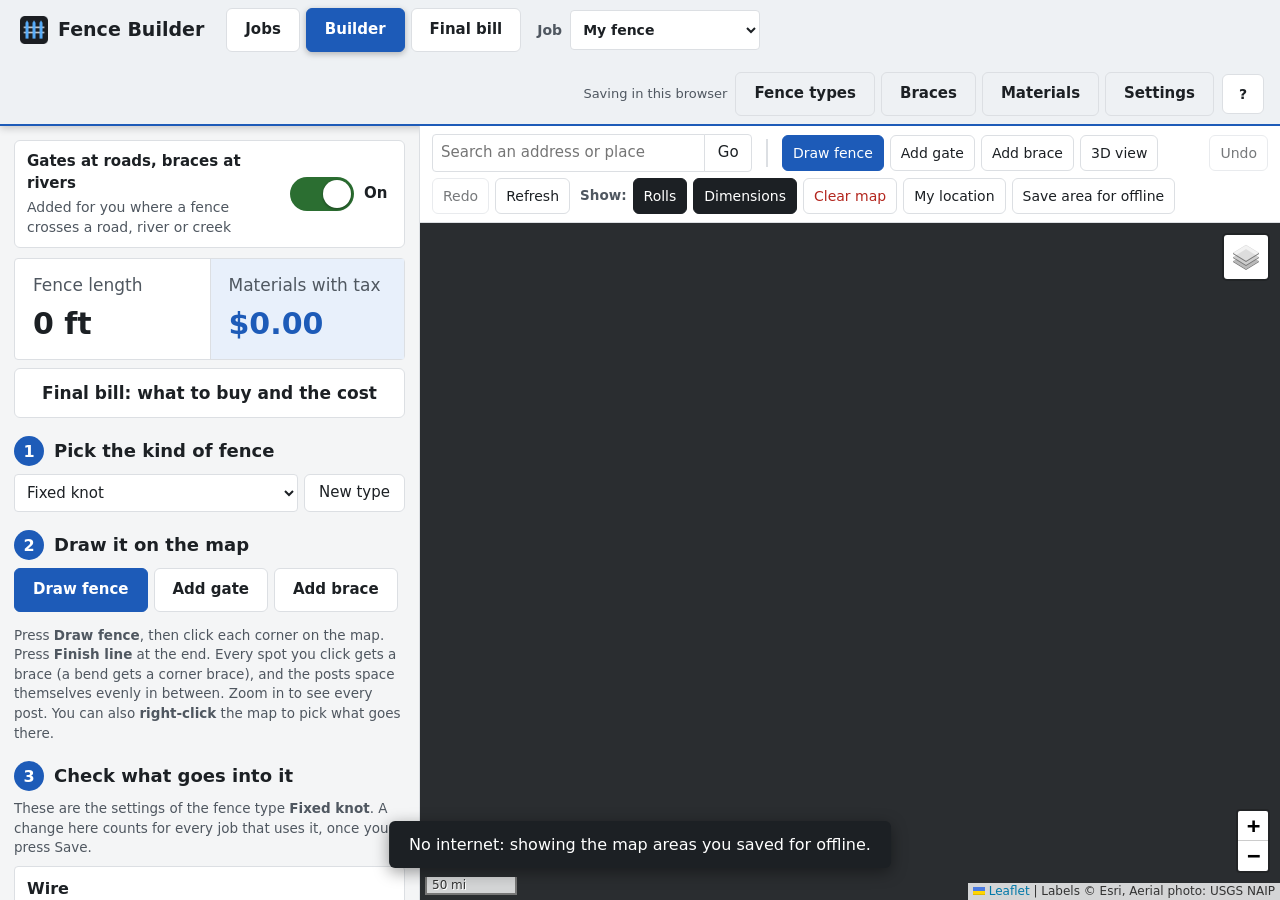
==== static/index.html @ 1da5a030 "Fence Builder 1.4.7 Build in the 3D view: Draw fence, Add brace and Add gate buttons, saved straight" ====
<!DOCTYPE html>
<html lang="en">
<head>
<meta charset="utf-8">
<meta name="viewport" content="width=device-width, initial-scale=1">
<title>Fence Builder</title>
<link rel="icon" href="icon-256.png" type="image/png">
<link rel="manifest" href="manifest.webmanifest">
<meta name="theme-color" content="#1b1e22">
<link rel="stylesheet" href="vendor/leaflet.css">
<script type="importmap">{"imports":{"three":"./vendor/three.module.js","three/addons/":"./vendor/jsm/"}}</script>
<style>
:root{color-scheme:light dark;
--bg:light-dark(#f4f5f6,#141619);--pan:light-dark(#fff,#1b1e22);--pan2:light-dark(#f3f4f6,#23272c);
--line:light-dark(#dcdfe3,#33383e);--ink:light-dark(#1c2024,#e4e6e8);--mut:light-dark(#646c75,#98a0a8);
--acc:light-dark(#1d5bb8,#7aa7ee);--accInk:light-dark(#fff,#0d1520);--red:light-dark(#b3261e,#f08a80);--ok:light-dark(#2b6e31,#7cc583);
--mark:#f5c518}
*{box-sizing:border-box;min-width:0}
html,body{height:100%}
body{margin:0;background:var(--bg);color:var(--ink);font:14px/1.45 system-ui,-apple-system,"Segoe UI",Roboto,sans-serif;display:flex;flex-direction:column;overflow:hidden}
button,input,select,textarea{font:inherit;color:inherit}
header{display:flex;align-items:center;min-height:64px;flex:none;padding:0 16px;gap:4px;background:light-dark(#eef1f4,#0f1114);border-bottom:2px solid var(--acc);box-shadow:0 2px 8px #0003;flex-wrap:wrap}
header h1{font-size:19px;font-weight:700;margin:0 18px 0 4px;display:flex;align-items:center;gap:10px;white-space:nowrap}
header h1::before{content:'';width:28px;height:28px;background:url(icon-256.png) center/contain no-repeat;flex:none}
header nav.tabs{position:static;padding:8px 0;background:none;border:0;gap:6px;align-items:center;overflow:visible;flex-wrap:wrap}
header nav.tabs button{padding:10px 18px;min-height:44px;font-size:15px;font-weight:600;color:var(--ink);background:var(--pan);border:1px solid var(--line);border-radius:6px;white-space:nowrap}
header nav.tabs button:hover{border-color:var(--acc);color:var(--ink)}
header nav.tabs button.on{background:var(--acc);color:var(--accInk);border-color:var(--acc);box-shadow:0 2px 6px #0004}
#updbar{flex:none;display:flex;gap:10px;align-items:center;justify-content:center;flex-wrap:wrap;padding:6px 16px;background:var(--ok);color:#fff;font-weight:500}
#updbar[hidden]{display:none}#updbar .btn{background:var(--pan);color:var(--ink);border-color:var(--pan)}#updbar a{color:#fff}
#stale{flex:none;display:flex;gap:10px;align-items:center;justify-content:center;padding:6px 16px;background:var(--acc);color:var(--accInk);font-weight:500}
#stale[hidden]{display:none}
#stale .btn{background:var(--pan);color:var(--ink);border-color:var(--pan)}
.warn{color:light-dark(#8a5a00,#f0c060)}
.warnbox{background:light-dark(#fff4d6,#3a3210);border-color:light-dark(#e2c66a,#6b5a1c)}
tr.custp td{background:light-dark(#fffaf0,#2b2613)}
.tag.warnt{color:light-dark(#8a5a00,#f0c060);border-color:currentColor}
.printonly{display:none}
@media print{.printonly{display:inline}}
.crewc{display:inline-flex;align-items:center;gap:6px;border:1px solid var(--line);border-radius:4px;padding:4px 10px;background:var(--pan);cursor:pointer}
.crewc.on{border-color:var(--acc)}.crewc input{width:16px;height:16px}
span.up{color:light-dark(#b3261e,#f08a80)}span.down{color:var(--ok)}
.grab{margin:0 0 12px}.grab summary{cursor:pointer}
.mrow{display:flex;gap:10px;align-items:center}
.mpic{flex:none;object-fit:contain;background:#fff;border:1px solid var(--line);border-radius:4px}
.mpic.none{display:inline-block;background:var(--pan2)}
@media print{.mpic{display:none}}
#b3dMap{position:absolute;z-index:500;left:10px;bottom:28px;box-shadow:0 2px 10px #0005;font-weight:600}
table.ed td.ord{width:1%;white-space:nowrap;vertical-align:middle}
table.ed td:nth-child(2){width:auto}
.rollbox{margin-top:6px;border:1px solid var(--line);border-radius:4px;padding:6px 8px;background:var(--pan2)}
table.rollsz{width:auto;margin:2px 0 6px}table.rollsz td{padding:3px 10px 3px 0;border:0}
table.ed td select[data-f="ftw.look"]{min-width:120px}td.ord .btn{display:block;min-height:20px;height:20px;font-size:11px}
.alts{margin-top:4px;display:flex;flex-wrap:wrap;gap:6px;align-items:center}.chip{border:1px solid var(--line);border-radius:10px;padding:0 8px;background:var(--pan2)}
.altpick{width:auto!important;min-height:26px!important;font-size:12px}
.savebar{display:flex;gap:8px;align-items:center;flex-wrap:wrap;background:light-dark(#fff4d6,#3a3210);border:1px solid light-dark(#e2c66a,#6b5a1c);border-radius:4px;padding:8px 10px;margin:0 0 12px;position:sticky;top:0;z-index:4}
.lnk{font-variant-numeric:tabular-nums}
.vsep{width:2px;align-self:center;height:28px;background:var(--line);margin:0 8px;flex:none}
.hright{margin-left:auto;display:flex;align-items:center;gap:8px;padding-left:16px}
#newProj[hidden]{display:none!important}header .jobpick{margin-left:12px}#status{font-size:13px}
#tabs2 button{background:transparent}#tabs2 button.on{background:var(--acc)}
body.pg-lib .jobpick,body.pg-lib #newProj{display:none}
.jobpick{display:flex;align-items:center;gap:8px;font-size:14px;font-weight:600;color:var(--mut)}
.hright .btn{min-height:40px;padding:0 16px;font-size:14px;font-weight:600}
.jobpick select{font-weight:600;font-size:14px;color:var(--ink);min-width:180px;min-height:40px}
.phead{display:flex;justify-content:space-between;align-items:flex-end;gap:16px;flex-wrap:wrap;margin:0 0 16px}
.phead h1{font-size:20px;font-weight:600;margin:0}
.phead p{margin:2px 0 0;color:var(--mut);max-width:70ch}
.po{display:grid;grid-template-columns:minmax(0,1fr) auto 64px 70px 96px 28px;gap:6px;align-items:center;margin:0 0 6px}
.po.head{margin-bottom:2px}
#body .po input,#side .po input{width:100%}
#side .po{grid-template-columns:auto 64px 70px minmax(0,1fr) 28px;margin-bottom:10px}
#side .po>select:first-child{grid-column:1/-1}
#side .po.head{display:none}
table.mats td{padding:4px 6px;vertical-align:middle}
table.mats td:first-child{min-width:260px}
table.mats input[type=url]{min-width:180px}
table.mats tr[hidden]{display:none}
table.mats input.pr{width:96px}table.mats input.un{width:84px}
table.mats td:nth-child(3),table.mats td:nth-child(4){width:1%}
table.mats td:nth-child(5){max-width:260px}
table.mats td:first-child{min-width:230px}
header select{width:auto;max-width:240px}
#status{font-size:13px;color:var(--mut);white-space:nowrap}
main{flex:1;display:grid;grid-template-columns:minmax(0,1fr);min-height:0}
body.pg-build main{grid-template-columns:min(420px,45%) minmax(0,1fr)}
#side{display:none;overflow:auto;min-height:0;border-right:1px solid var(--line);padding:14px 14px 40px}
body.pg-build #side{display:block}body.pg-build #panel{display:none}
body:not(.pg-build) #mapwrap{display:none}
#side h2{margin:18px 0 8px}#side .sec{padding:10px 12px;margin-bottom:10px}
#side .sum.two{grid-template-columns:1fr 1fr}
#side .tli{align-items:center}
.wr{display:grid;grid-template-columns:auto minmax(0,1fr) 28px;gap:6px 14px;margin:0 0 12px;align-items:center}
.wr>select{grid-column:1/-1}.wr .need{grid-column:2/-1}
.mini{display:flex;align-items:center;gap:6px;font-size:12px;color:var(--mut);white-space:nowrap}
#side .wr .mini input,#body .wr .mini input{width:64px}#side .wr .mini input.pr,#body .wr .mini input.pr{width:78px}
#side .po .mini input,#body .po .mini input{width:74px}
#body .wr input,#side .wr input{width:100%}
.sec h3 .r{float:right;font-weight:400}
.phead .btn.big,.btn.big{min-height:44px;padding:0 18px;font-size:15px;font-weight:600}
a.btn{text-decoration:none;color:var(--ink);display:inline-flex;align-items:center}a.btn:hover{color:var(--ink)}
.tgrid{grid-template-columns:repeat(auto-fill,minmax(300px,1fr))}
.tcard{background:var(--pan);border:1px solid var(--line);border-radius:6px;padding:0 14px 14px;overflow:hidden}
.tcbar{height:6px;margin:0 -14px 12px}
.tfacts{display:grid;grid-template-columns:auto 1fr;gap:4px 12px;margin:10px 0;font-size:14px}.tfacts dt{color:var(--mut)}.tfacts dd{margin:0;overflow-wrap:anywhere}
.dot.big{width:16px;height:16px;vertical-align:middle}
.fdlg label.f{font-size:14px;margin-top:12px}.fdlg select,.fdlg input{min-height:40px;font-size:15px}.fdlg input[type=number]{text-align:left}
#drawbar [hidden]{display:none!important}
#offbar{position:absolute;left:10px;bottom:34px;z-index:900;background:var(--pan);border:1px solid var(--line);border-radius:6px;padding:6px 12px;font-size:13px;box-shadow:0 2px 8px #0006}
.offrow{display:flex;justify-content:space-between;gap:10px;align-items:center;padding:8px 0;border-bottom:1px solid var(--line)}.offrow:last-child{border-bottom:0}
.setwrap{display:grid;grid-template-columns:260px minmax(0,760px);gap:20px;align-items:start}
.setmenu{display:flex;flex-direction:column;gap:6px;position:sticky;top:0}
.setnav{display:flex;flex-direction:column;align-items:flex-start;gap:2px;text-align:left;padding:10px 14px;background:var(--pan);border:1px solid var(--line);border-radius:6px;color:var(--ink);cursor:pointer}
.setnav b{font-size:16px}.setnav span{font-size:13.5px;color:var(--mut)}.setnav:hover{background:var(--pan2)}
.setnav.on{background:var(--acc);border-color:var(--acc);color:var(--accInk)}.setnav.on span{color:inherit;opacity:.85}
.setbody{background:var(--pan);border:1px solid var(--line);border-radius:6px;padding:18px 22px 22px}
.setbody h2{font-size:20px;margin:0 0 4px}.setbody h3{font-size:16px;margin:22px 0 4px}.setbody .lead{margin:0 0 16px;font-size:15px;max-width:62ch}
.setbody .note{margin:16px 0 0;font-size:14px}.setfield{max-width:360px;margin:0 0 12px}.setfield input,.setfield select{min-height:42px;font-size:15px}
.setcheck{display:flex;gap:12px;align-items:flex-start;padding:12px 0;border-bottom:1px solid var(--line);cursor:pointer}
.setcheck{justify-content:space-between;align-items:center}
.sidecross{background:var(--pan);border:1px solid var(--line);border-radius:6px;padding:10px 12px!important;margin:0 0 10px;gap:10px}
.sidecross b{font-size:15px}.sidecross span span{font-size:13px}
.switch{position:relative;display:flex;align-items:center;gap:10px;flex:none}
.switch input{position:absolute;opacity:0;width:64px;height:34px;margin:0;cursor:pointer}
.switch i{width:64px;height:34px;border-radius:17px;background:var(--line);position:relative;transition:background .15s;flex:none}
.switch i::after{content:"";position:absolute;top:3px;left:3px;width:28px;height:28px;border-radius:50%;background:#fff;box-shadow:0 1px 3px #0006;transition:left .15s}
.switch input:checked+i{background:var(--ok)}.switch input:checked+i::after{left:33px}
.switch input:focus-visible+i{outline:3px solid var(--acc);outline-offset:2px}
.switch em{font-style:normal;font-weight:700;font-size:15px;min-width:28px}.setcheck b{display:block;font-size:15px}.setcheck span span{display:block;color:var(--mut);font-size:14px;margin-top:2px}
.sizepick{display:flex;gap:10px;flex-wrap:wrap}.sizebtn{display:flex;flex-direction:column;align-items:center;justify-content:center;gap:4px;width:130px;height:100px;background:var(--pan);border:2px solid var(--line);border-radius:8px;color:var(--ink);cursor:pointer}
.sizebtn b{font-size:15px}.sizebtn.on{border-color:var(--acc);background:var(--pan2);box-shadow:inset 0 0 0 1px var(--acc)}
.crewlist{display:flex;flex-direction:column;gap:8px}.crewrow{display:grid;grid-template-columns:1fr 1fr auto;gap:10px;align-items:end;padding:10px 0;border-bottom:1px solid var(--line)}
.crewrow input{min-height:42px;font-size:15px}
.setbody .offrow{padding:10px 12px}
@media (max-width:900px){.setwrap{grid-template-columns:1fr}.setmenu{position:static;flex-direction:row;flex-wrap:wrap}.setnav span{display:none}}
/* Final bill: bigger and easier to read, with the count to buy up front */
.est{font-size:15.5px}
.est .sum>div{padding:16px 20px}.est .sum b{font-size:32px;font-weight:700}.est .sum span{font-size:17px;margin-bottom:4px}.est .sum .tot b{font-size:46px}.est .sum .tot span{font-size:19px}
.est .sum{grid-template-columns:repeat(3,minmax(0,1fr)) minmax(260px,1.2fr)}
.est .sum>div:nth-child(4),.est .sum>div:nth-child(5),.est .sum>div:nth-child(6){border-top:1px solid var(--line)}
.est .sum>div:nth-child(4){border-left:0}
.est .sum .tot{grid-column:4;grid-row:1/span 2;display:flex;flex-direction:column;justify-content:center;border-left:1px solid var(--line)!important}
@media (max-width:760px){.est .sum{grid-template-columns:1fr 1fr}.est .sum .tot{grid-column:1/-1;grid-row:auto}}
.est h2{font-size:20px}
.est table td,.est table th{padding:10px 10px;font-size:15px}
.est table th{font-size:14px;color:var(--ink);font-weight:600}
.est table input,.est table select{min-height:42px;font-size:15.5px}
.est tr.grp td{font-size:15px;font-weight:700;color:var(--ink);padding:12px 10px 6px;background:var(--pan2)}
.est table.runs select{min-width:170px}.est table.runs td.name{white-space:nowrap}.est table.runs td.name .small{display:block}
.est .small{font-size:14px}.est label.f{font-size:14px}
.bill.final td{vertical-align:middle}
.bill.final td b{font-size:16px}.bill.final .small{font-size:14px;line-height:1.4}
.bill.final .buyq{width:1%;text-align:center;white-space:nowrap}
.qbadge{display:inline-flex;flex-direction:column;align-items:center;justify-content:center;min-width:64px;padding:6px 10px;border:2px solid var(--acc);border-radius:8px;background:var(--pan2);line-height:1.1}
.qbadge b{font-size:26px!important;font-weight:800;font-variant-numeric:tabular-nums;color:var(--ink)}
.qbadge span{font-size:13px;color:var(--mut);margin-top:2px}
.bill.final tfoot td{font-size:16px;padding:8px 10px}.bill.final tfoot tr.tot td{font-size:22px;font-weight:700;padding-top:14px}
.billsum{font-size:15px;margin:0 0 10px;line-height:1.5}
.bill.final tbody tr:not(.grp) td:nth-last-child(2){font-weight:700;font-size:16px}
.est .btn.sm{min-height:38px;font-size:14px;padding:0 12px}
@media print{.qbadge{border:2px solid #000;background:none}.qbadge b{color:#000}}
.ctxpop .leaflet-popup-content{margin:10px}.ctxmenu{display:flex;flex-direction:column;gap:6px}
.ctxhead{font-size:15px;font-weight:700;margin:0 0 2px}
.ctxmenu .btn{display:flex;flex-direction:column;align-items:flex-start;text-align:left;min-height:48px;padding:6px 12px;width:100%;height:auto}
.ctxmenu .btn b{font-size:15px}.ctxmenu .btn span{font-size:13px;color:var(--mut);font-weight:400}
.jobtools{display:flex;gap:10px;align-items:center;margin:0 0 12px;flex-wrap:wrap}
.jobtools input[type=search]{flex:1;min-width:260px;min-height:44px;font-size:15px}
.seg{display:flex}.seg .btn{min-height:44px;padding:0 16px;font-size:15px;border-radius:0}.seg .btn:first-child{border-radius:6px 0 0 6px}.seg .btn:last-child{border-radius:0 6px 6px 0}
.stagechips{display:flex;gap:8px;flex-wrap:wrap;margin:0 0 16px}
.stagechip{display:flex;flex-direction:column;align-items:flex-start;gap:2px;padding:8px 14px;min-width:130px;background:var(--pan);border:1px solid var(--line);border-radius:6px;color:var(--ink);cursor:pointer;text-align:left}
.stagechip b{font-size:15px}.stagechip span{font-size:13px;color:var(--mut)}.stagechip.on{border-color:var(--acc);box-shadow:inset 0 0 0 1px var(--acc)}.stagechip:hover{background:var(--pan2)}
.colhelp{margin:-6px 4px 10px}
.jobgrid{display:grid;grid-template-columns:repeat(auto-fill,minmax(260px,1fr));gap:12px}
.job{font-size:14px;line-height:1.5}.job>div{overflow-wrap:anywhere}
.jobname{all:unset;cursor:pointer;font-size:16px;font-weight:700;display:block;margin-bottom:2px}.jobname:hover{text-decoration:underline}.jobname:focus-visible{outline:2px solid var(--acc)}
.job .when{margin-top:4px;font-weight:600}
.jobnums{display:flex;justify-content:space-between;align-items:baseline;margin-top:8px;padding-top:8px;border-top:1px solid var(--line)}.jobnums b{font-size:16px}
.newjob{display:flex;flex-direction:column;align-items:center;justify-content:center;gap:2px;width:100%;min-height:110px;margin:0 0 8px;padding:14px;border:2px dashed var(--acc);border-radius:6px;background:transparent;color:var(--acc);cursor:pointer;text-align:center}
.newjob:hover{background:var(--pan);border-style:solid}.newjob:focus-visible{outline:3px solid var(--acc);outline-offset:2px}
.newjob .plus{font-size:34px;line-height:1;font-weight:400}.newjob b{font-size:18px}.newjob span:last-child{font-size:14px;color:var(--mut)}
.newjob.wide{min-height:64px;flex-direction:row;gap:12px;margin:0 0 12px}.newjob.wide .plus{font-size:28px}
.jobbtns .btn.back{color:var(--mut)}
.jobbtns{display:flex;gap:6px;flex-wrap:wrap;margin-top:10px}.jobbtns .btn{min-height:38px;font-size:14px}
.warn{color:var(--red);font-weight:600}
.stagepill{font-size:13px;font-weight:600;padding:2px 10px;border-radius:12px;border:1px solid var(--line);vertical-align:middle;white-space:nowrap}
.s-bid{background:#3b82f622;border-color:#3b82f6}.s-sched{background:#eab30822;border-color:#eab308}.s-prog{background:#f9731622;border-color:#f97316}.s-done{background:#22c55e22;border-color:#22c55e}
table.joblist td{vertical-align:middle;font-size:14px;padding:8px}table.joblist .jobname{font-size:15px}table.joblist tr:hover td{background:var(--pan2)}
.jobtop{margin:0 0 12px}
.stepper{display:grid;grid-template-columns:repeat(4,1fr);gap:8px;margin:0 0 16px}
.step{display:flex;flex-direction:column;align-items:flex-start;gap:2px;text-align:left;padding:10px 12px;background:var(--pan);border:1px solid var(--line);border-radius:6px;color:var(--ink);cursor:pointer}
.step b{font-size:15px}.step span{font-size:12px;color:var(--mut)}.step.past{background:var(--pan2)}.step.past b::after{content:" ✓";color:var(--ok)}
.step.on{background:var(--acc);border-color:var(--acc);color:var(--accInk)}.step.on span{color:inherit;opacity:.85}
.jobcols{display:grid;grid-template-columns:repeat(auto-fit,minmax(340px,1fr));gap:14px}
.jobcols .card{background:var(--pan);border:1px solid var(--line);border-radius:6px;padding:14px 16px}.jobcols .card.wide{grid-column:1/-1}
.jobcols input{min-height:40px}.jobcols input[type=number]{text-align:left}
.jobcols h2{margin:0 0 6px;font-size:17px}.jobcols label.f{font-size:13px}.jobcols input,.jobcols textarea{font-size:15px}
.jobcols textarea{width:100%;box-sizing:border-box}
.crewpick{display:flex;flex-wrap:wrap;gap:6px 16px}.crewpick input{width:18px;height:18px}
.money{display:grid;grid-template-columns:repeat(3,1fr);gap:8px;margin:4px 0 8px}.money span{display:block;font-size:13px;color:var(--mut)}.money b{font-size:19px;font-variant-numeric:tabular-nums}.money .tot b{color:var(--acc)}
table.mini2 td{padding:6px 4px;font-size:14px}table.mini2 tfoot td{border-top:1px solid var(--line)}
.joblog{list-style:none;padding:0;margin:10px 0 0}.joblog li{padding:6px 0;border-bottom:1px solid var(--line);font-size:14px}.joblog li .mut{display:inline-block;min-width:110px}
@media print{.jobcols{display:block}.jobcols .card{border:0;padding:0;margin-bottom:12px}}
/* text size (Settings): everything but the map itself */
header,#panel,#side,dialog,#drawbar,#mapbar,#toast{zoom:var(--tz,1)}
.board{display:grid;grid-template-columns:repeat(4,minmax(230px,1fr));gap:12px;align-items:start;overflow-x:auto}
.col{background:var(--pan2);border:1px solid var(--line);border-radius:6px;padding:8px;min-height:240px}
.col.over{outline:2px solid var(--acc)}
.col h3{margin:2px 4px 10px;display:flex;justify-content:space-between}
.job{background:var(--pan);border:1px solid var(--line);border-radius:4px;padding:10px;margin-bottom:8px;cursor:grab}
.job.cur{border-color:var(--acc)}
.tag{font-size:11px;color:var(--acc);border:1px solid var(--acc);border-radius:3px;padding:0 5px}
.note2{white-space:pre-wrap;max-height:3.9em;overflow:hidden;margin-top:4px}
#billDlg{width:min(860px,94vw)}
#jobDlg,#matDlg,#billDlg,#shopDlg,#askDlg{border:1px solid var(--line);border-radius:6px;background:var(--pan);color:var(--ink);padding:16px 20px;width:min(560px,94vw);box-shadow:0 10px 40px #0006}
#jobDlg::backdrop,#matDlg::backdrop,#billDlg::backdrop,#shopDlg::backdrop{background:#0007}
#shopDlg{width:min(1150px,96vw)}
#askDlg{width:min(440px,94vw)}#askDlg::backdrop{background:#0007}
.shopgrid{display:grid;grid-template-columns:250px minmax(0,1fr);gap:14px;height:60vh}
.scol{overflow:auto;border:1px solid var(--line);border-radius:4px;padding:8px;background:var(--bg)}
.scol .tli{align-items:center;padding:5px 8px}
.sprod{background:var(--pan);border:1px solid var(--line);border-radius:4px;padding:10px 12px;margin-bottom:8px}
.sprod td{padding:4px 6px;border-bottom:0}.sprod table{margin-top:4px}.sprod td:first-child{width:22%}
#billDlg{width:min(860px,94vw)}
.lnk{border:0;background:none;padding:0;color:var(--acc);cursor:pointer;font:inherit;text-decoration:underline}
textarea{resize:vertical}
#split{display:none}
#split:hover,body.resizing #split{background:var(--acc)}
body.resizing{cursor:col-resize;user-select:none}body.resizing #map{pointer-events:none}
body.nomap #split{display:none}
body.nomap main{grid-template-columns:minmax(0,1fr)}
body.nomap #mapwrap{display:none}
#panel{overflow:auto;min-height:0}
#mapwrap{display:flex;flex-direction:column;min-height:0;background:var(--pan)}
body.mapfull #mapwrap{position:fixed;inset:0;z-index:2000;border:0}
#mapbar{display:flex;flex-wrap:wrap;gap:6px;align-items:center;padding:8px 12px;border-bottom:1px solid var(--line)}
#mapbar .sp{flex:1}
#search{display:flex;flex:0 1 320px}
#search input{border-radius:4px 0 0 4px}
#search button{border-radius:0 4px 4px 0;margin-left:-1px}
#mapbox{flex:1;position:relative;min-height:0}
#map{position:absolute;inset:0;background:#2a2d30}
#map.drawing{cursor:crosshair}
@media(max-width:860px){body{overflow:auto;display:block;height:auto}main{display:block}#panel{overflow:visible}body.pg-build main{display:block}#side{border:0}#mapwrap{border:0;border-top:1px solid var(--line)}#mapbox{height:60vh;height:60dvh;flex:none}}

.btn{border:1px solid var(--line);background:var(--pan);border-radius:4px;padding:0 12px;min-height:32px;cursor:pointer;font-weight:500;display:inline-flex;align-items:center;gap:6px;justify-content:center;white-space:nowrap}
.btn:hover{background:var(--pan2)}
.btn:disabled{opacity:.6;cursor:default}
.btn:focus-visible,input:focus-visible,select:focus-visible,textarea:focus-visible,nav.tabs button:focus-visible{outline:2px solid var(--acc);outline-offset:1px}
.btn.pri{background:var(--acc);color:var(--accInk);border-color:var(--acc)}
.btn.pri:hover{filter:brightness(1.08)}
.btn.on{background:var(--ink);color:var(--pan);border-color:var(--ink)}
.btn.sm{min-height:28px;padding:0 8px;font-size:13px}
.btn.del{color:var(--red)}
.btn.x{min-height:28px;width:28px;padding:0;border-color:transparent;background:none;color:var(--mut);font-size:16px}
.btn.x:hover{color:var(--red);background:var(--pan2)}
.lbl{font-size:12px;color:var(--mut);display:flex;align-items:center;gap:6px}
.lbl select{width:auto}

#drawbar{position:absolute;z-index:600;left:50%;bottom:16px;transform:translateX(-50%);background:var(--pan);border:1px solid var(--line);border-radius:6px;padding:6px;display:flex;gap:6px;align-items:center;flex-wrap:wrap;justify-content:center;width:max-content;max-width:calc(100% - 24px);box-shadow:0 2px 12px #0004}
#drawbar[hidden]{display:none}
#drawMsg{padding:0 6px;font-weight:500}
.nd{border-radius:50%;background:#fff;border:2px solid #17191b;box-shadow:0 1px 4px #0008}
.nd.brace{border-radius:2px;background:var(--mark);border:2px solid #17191b}
.nd.gate{border-radius:2px;background:#3aa0ff;border:2px solid #fff}
.nd.gatepost{background:#c98a3c;border:2px solid #fff;cursor:pointer}
.nd.on{outline:3px solid #fff;outline-offset:2px}
.nd.post{border-radius:50%;background:#fff;border:1.5px solid #17191b;box-shadow:0 0 0 2px #fff6;cursor:move}
.nd.post.wood{background:#b98a5a}
.nd.pull{cursor:move}
.nd.mid{border-radius:50%;background:#ffffffb3;border:1.5px solid #17191b;box-shadow:none;cursor:copy}
.nd.mid:hover{background:#fff}
.leaflet-marker-draggable.nd:not(.mid){cursor:move}
#mapsum{position:absolute;z-index:500;top:10px;left:10px;display:none;background:var(--pan);border:1px solid var(--line);border-radius:4px;box-shadow:0 2px 10px #0003}
body.mapfull #mapsum{display:flex}
#mapsum>div{padding:6px 12px;border-left:1px solid var(--line)}#mapsum>div:first-child{border-left:0}
#mapsum span{display:block;font-size:11px;color:var(--mut);white-space:nowrap}
#mapsum b{font-size:15px;font-weight:600;font-variant-numeric:tabular-nums;white-space:nowrap}
.ptpop .f{margin-top:6px}.ptpop select,.ptpop input{min-height:30px}
.rolllab span{position:absolute;background:#17191b;font:600 10px/1 system-ui,sans-serif;padding:2px 5px;border-radius:2px;white-space:nowrap;pointer-events:none}
.rolllab.r0 span{color:#8cc8ff}.rolllab.r1 span{color:#ffc680}
table.strs td,table.strs th{padding:4px 8px}
.dimlab span{position:absolute;background:#17191b;color:#fff;font:600 11px/1 system-ui,sans-serif;padding:2px 5px;border-radius:2px;white-space:nowrap;pointer-events:none;box-shadow:0 0 0 1px #fff8}
.seglab span{position:absolute;transform:translate(-50%,-170%);background:#17191be6;color:#fff;font:500 12px/1 system-ui,sans-serif;padding:3px 5px;border-radius:3px;white-space:nowrap;pointer-events:none}
.leaflet-container{font-family:inherit}
kbd{display:inline-block;font:500 11px/1.5 ui-monospace,Consolas,monospace;padding:0 5px;border:1px solid var(--line);border-bottom-width:2px;border-radius:3px;color:var(--mut);background:var(--pan2);white-space:nowrap}
.btn kbd{margin-left:2px;padding:0 4px;line-height:1.35}
.btn.pri kbd,.btn.on kbd{background:transparent;color:inherit;border-color:currentColor;opacity:.7}
#keys{border:1px solid var(--line);border-radius:6px;background:var(--pan);color:var(--ink);padding:16px 20px;max-width:min(1000px,94vw);box-shadow:0 10px 40px #0006}
#keys::backdrop{background:#0007}
#keys h3{margin:10px 0 6px}
.kcols{display:grid;grid-template-columns:repeat(auto-fit,minmax(260px,1fr));gap:0 28px}
#keys td{padding:5px 6px;font-size:13px}#keys td:first-child{white-space:nowrap;width:1%}
.leaflet-popup-content-wrapper,.leaflet-popup-tip{background:var(--pan);color:var(--ink);border-radius:4px}
.leaflet-popup-content{margin:10px 14px;font-size:13px;line-height:1.4}

nav.tabs{position:sticky;top:0;z-index:5;display:flex;gap:4px;padding:0 16px;background:var(--bg);border-bottom:1px solid var(--line);overflow-x:auto}
nav.tabs button{border:0;background:none;padding:10px 10px 8px;font-weight:500;color:var(--mut);cursor:pointer;border-bottom:2px solid transparent}
nav.tabs button:hover{color:var(--ink)}
nav.tabs button.on{color:var(--ink);border-bottom-color:var(--acc)}
#body{padding:24px 28px 64px;max-width:1500px;margin:0 auto;container-type:inline-size}
.est{display:grid;grid-template-columns:minmax(0,1fr);gap:0 28px;align-items:start}
.est>.sum,.est>.wide{grid-column:1/-1}
table.bill.final td{vertical-align:top}table.bill.final td:last-child{white-space:nowrap}
@container (min-width:1150px){.est{grid-template-columns:minmax(0,1.15fr) minmax(0,1fr)}}
.types{display:grid;grid-template-columns:200px minmax(0,1fr);gap:16px;align-items:start}
@container (max-width:640px){.types{grid-template-columns:minmax(0,1fr)}.tlist{position:static}}
.tlist{position:sticky;top:52px;display:flex;flex-direction:column;gap:2px}
.tli{display:flex;gap:8px;align-items:flex-start;text-align:left;width:100%;border:1px solid transparent;background:none;border-radius:4px;padding:7px 8px;cursor:pointer;color:inherit;font:inherit}
.tli .dot{margin-top:4px}
.tli b{display:block;font-weight:500}.tli .small{display:block}
.tli:hover{background:var(--pan2)}.tli.on{background:var(--pan);border-color:var(--line)}
.tname{font-weight:600;font-size:15px}
.sec{background:var(--pan);border:1px solid var(--line);border-radius:4px;padding:12px 14px;margin:0 0 12px}
.sec h3{margin:0 0 8px}
details.sec summary{margin:0}details.sec[open] summary{margin-bottom:8px}
table.ed td{padding:4px 6px;border-bottom:0}table.ed th{padding:4px 6px}
table.ed input[type=number]{width:70px;margin-left:auto;display:block}
table.ed td:first-child{width:38%}
table.ed input.pr,input.pr{width:74px}
table.ed input.un,input.un{width:70px}
table.ed tfoot td{border:0;padding:6px}
table.kit td:first-child{width:auto}
.pick{display:flex;gap:6px}.pick select{flex:1 1 auto;min-width:0;width:auto}
#body .pick input.pr{flex:none;width:72px}
table.ed td:first-child select{min-width:150px}
table.ed td:nth-child(4) select{min-width:104px}
table.ed td,table.ed th{padding-left:4px;padding-right:4px}
.sec,.cards .card{overflow-x:auto}
label.f .r{float:right}
.cards.wide{grid-template-columns:repeat(auto-fill,minmax(620px,1fr))}
.bshape{display:grid;grid-template-columns:minmax(0,1.1fr) minmax(0,1fr);gap:16px;align-items:start}
@container (max-width:700px){.bshape{grid-template-columns:minmax(0,1fr)}}
.bsvg{display:block;width:100%;max-height:260px;background:var(--pan2);border:1px solid var(--line);border-radius:4px}
.bsvg text{font:11px system-ui,sans-serif;fill:var(--ink)}.bsvg text.mu{fill:var(--mut)}
.bsvg .gr{fill:light-dark(#dfe8d8,#243024)}.bsvg .gl{stroke:light-dark(#8aa07a,#4f6a4f);stroke-width:1.5}
.bsvg .bw{stroke:var(--mut);stroke-width:1;stroke-dasharray:4 3}.bsvg .dm{stroke:var(--mut);stroke-width:1}
.sec .g3{align-items:end}
.cards{display:grid;grid-template-columns:repeat(auto-fill,minmax(330px,1fr));gap:12px;align-items:start}
.cards .card{margin:0}
.typick .tplist{display:flex;flex-direction:column;gap:2px;margin:8px 0 2px;max-height:240px;overflow:auto}
.typick .tli{padding:6px 8px}.typick .tli.on{background:var(--pan2)}
h2{font-size:15px;font-weight:600;margin:24px 0 8px}
h2:first-child{margin-top:4px}
h3{font-size:14px;font-weight:600;margin:18px 0 6px}
.mut{color:var(--mut)}.small{font-size:12px}
.big{font-size:24px;font-weight:600;font-variant-numeric:tabular-nums;margin:8px 0 2px}
.sum{display:grid;grid-template-columns:repeat(auto-fit,minmax(130px,1fr));background:var(--pan);border:1px solid var(--line);border-radius:4px;margin:0 0 4px}
.sum>div{padding:10px 14px;border-left:1px solid var(--line)}
.sum>div:first-child{border-left:0}
.sum span{display:block;font-size:12px;color:var(--mut)}
.sum b{font-size:18px;font-weight:600;font-variant-numeric:tabular-nums;white-space:nowrap}
.sum .tot b{color:var(--acc)}
.box{background:var(--pan);border:1px solid var(--line);border-radius:4px}
.card{border:1px solid var(--line);border-radius:4px;padding:12px;margin:8px 0;background:var(--pan)}
.dot{display:inline-block;width:10px;height:10px;border-radius:2px;flex:none;vertical-align:-1px;margin-right:6px}
.grow{flex:1}
.num{font-variant-numeric:tabular-nums;white-space:nowrap;text-align:right}
label.f{display:block;font-size:12px;color:var(--mut);margin:8px 0 2px}
input[type=text],input[type=number],input[type=url],input[type=search],input[type=tel],input[type=email],input[type=date],select,textarea{color:var(--ink);width:100%;border:1px solid var(--line);border-radius:4px;background:var(--pan);padding:4px 8px;min-height:32px}
input[type=number]{text-align:right}
input[type=color]{width:36px;height:32px;border:1px solid var(--line);border-radius:4px;padding:2px;background:var(--pan)}
.g2{display:grid;grid-template-columns:repeat(2,minmax(0,1fr));gap:0 10px}
.g3{display:grid;grid-template-columns:repeat(3,minmax(0,1fr));gap:0 10px}
.row{display:flex;gap:6px;align-items:center;flex-wrap:wrap}
.scroll{overflow-x:auto}
table{width:100%;border-collapse:collapse}
th{font-size:12px;color:var(--mut);font-weight:500;text-align:left;padding:6px 8px;border-bottom:1px solid var(--line);white-space:nowrap}
th.num{text-align:right}
td{padding:6px 8px;border-bottom:1px solid var(--line);vertical-align:middle}
.box table tbody tr:last-child td{border-bottom:0}
.runs td{padding:4px 6px}
.runs input,.runs select{min-height:30px}
.runs .w-n{width:84px}.runs .w-s{width:64px}
.runs tr.drawn td.name{cursor:pointer}
.runs tr.drawn td.name:hover b{text-decoration:underline}
.runs tfoot td{border:0;border-top:1px solid var(--line);font-weight:600}
tr.grp td{font-weight:600;background:var(--pan2);font-size:12px;color:var(--mut);padding:4px 8px}
.bill tfoot td{border:0;padding:4px 8px}
.bill tfoot tr:first-child td{border-top:1px solid var(--line);padding-top:8px}
.bill tfoot tr.tot td{font-weight:600;font-size:15px;padding-bottom:10px}
.note{background:var(--pan2);border:1px solid var(--line);border-radius:4px;padding:8px 12px;font-size:13px;margin:8px 0}
.err{color:var(--red);font-size:12px}
.okc{color:var(--ok)}
.prof{background:var(--pan2);border-radius:4px;padding:8px;margin:10px 0}
.sum.stale,.sum.stale+.prof{opacity:.6}
.prof svg{display:block;width:100%;height:110px}
.prof .pf{fill:light-dark(#1d5bb822,#7aa7ee22)}.prof .pl{fill:none;stroke:var(--acc);stroke-width:2;vector-effect:non-scaling-stroke}
.pax{display:flex;justify-content:space-between;font-size:12px;color:var(--mut)}
.nodes tr.on td{background:var(--pan2)}
.it{display:grid;grid-template-columns:minmax(0,1.2fr) minmax(0,1fr) auto auto;gap:6px;align-items:center;margin:6px 0}
.it .q{font-size:12px;color:var(--mut);white-space:nowrap;min-width:3.5em;text-align:right}
.it input[type=text]{font-family:ui-monospace,Consolas,monospace;font-size:13px}
code{background:var(--pan2);padding:1px 4px;border-radius:3px;font-size:12px;font-family:ui-monospace,Consolas,monospace}
details summary{cursor:pointer;font-weight:500}
#toast{position:fixed;left:50%;bottom:24px;transform:translateX(-50%) translateY(20px);opacity:0;background:#1c2024;color:#fff;padding:8px 14px;border-radius:4px;z-index:9999;transition:.2s;pointer-events:none;max-width:90vw}
#toast.show{opacity:1;transform:translateX(-50%)}
@media(prefers-reduced-motion:reduce){#toast{transition:none}}
@media(max-width:600px){.it{grid-template-columns:minmax(0,1fr) minmax(0,1fr)}.g3{grid-template-columns:repeat(2,minmax(0,1fr))}}
#v3d{position:fixed;inset:0;z-index:3000;background:#0e1113;display:flex;flex-direction:column;color:#e4e6e8}
#v3d .v3bar{display:flex;flex-wrap:wrap;gap:8px 14px;align-items:center;padding:8px 12px;background:#1b1e22;border-bottom:1px solid #33383e}
#v3d .v3bar b{font-size:15px;font-weight:600}
#v3d .v3msg{flex:1 1 200px;color:#c9ccd1;font-size:13px}
#v3d .v3l{display:flex;align-items:center;gap:6px;font-size:13px}
#v3d .v3l input[type=range]{width:110px}
#v3d .v3l input[type=checkbox]{width:18px;height:18px}
#v3d .btn{background:#2a2e33;border-color:#3a4047;color:#e4e6e8}
#v3d .v3c{flex:1;position:relative;min-height:0}
#v3d .v3c canvas{position:absolute;inset:0;width:100%;height:100%;display:block;touch-action:none}
#v3d .v3hud{position:absolute;inset:0;pointer-events:none}#v3d .v3hud[hidden]{display:none}
#v3d .v3cross{position:absolute;left:50%;top:50%;width:14px;height:14px;margin:-7px 0 0 -7px;background:linear-gradient(#fff,#fff) center/2px 100% no-repeat,linear-gradient(#fff,#fff) center/100% 2px no-repeat;filter:drop-shadow(0 0 2px #000);opacity:.85}
#v3d .v3tip{position:absolute;left:50%;top:58%;transform:translateX(-50%);padding:6px 12px;border-radius:6px;background:#000a;color:#fff;font-size:14px}#v3d .v3tip[hidden]{display:none}
#v3d .v3note{padding:6px 12px;font-size:12px;color:#98a0a8;background:#1b1e22}
#v3d kbd{background:#2a2e33;border-color:#3a4047;color:#c9ccd1}
#v3d .btn.on{background:#e4e6e8;color:#1b1e22}
#v3d .v3counts{color:#98a0a8}
/* ---- easier to read and to click: bigger text, darker grey, bigger buttons ---- */
:root{--mut:light-dark(#4f5760,#b0b7be)}
body{font-size:15px}
.small{font-size:13.5px}
.err{font-size:14px}
label.f{font-size:14px;color:var(--ink);font-weight:500;margin:10px 0 4px}
.jobcols label.f{font-size:14px}
th{font-size:13.5px}
.lbl{font-size:14px;color:var(--ink)}
.mini{font-size:13.5px}
.tag{font-size:12.5px}
tr.grp td{font-size:14px;color:var(--ink);padding:7px 8px}
h2{font-size:18px;font-weight:700}
h3{font-size:16px;font-weight:650}
.phead{align-items:center}
.phead h1{font-size:24px;font-weight:700}
.phead p{font-size:15px;margin-top:4px}
.btn{min-height:38px;padding:0 14px;border-radius:6px}
.btn.sm{min-height:34px;padding:0 10px;font-size:14px}
.btn.x{min-height:34px;width:34px;font-size:20px}
.btn.big{margin:0}
td.ord .btn{height:28px;min-height:28px;width:34px;font-size:12px}
.btn kbd{display:none}
input[type=text],input[type=number],input[type=url],input[type=search],input[type=tel],input[type=email],input[type=date],select,textarea{min-height:38px}
.runs input,.runs select,.altpick{min-height:36px!important}
label.row{flex-wrap:nowrap;align-items:flex-start;gap:10px}label.row input[type=checkbox]{flex:none;margin-top:2px}
.sum span{font-size:13.5px}
.sum .tot{background:light-dark(#e8f0fb,#1d2836)}.sum .tot b{font-size:22px}
.step span,.stagechip span{font-size:14px}
#keys td{font-size:14px}
#toast{font-size:16px;padding:12px 20px;border-radius:6px;bottom:32px;box-shadow:0 4px 16px #0006}
#mapbar .btn.sm{min-height:36px}
.maplbl{font-size:13.5px;color:var(--mut);font-weight:600;margin-left:4px}
details.help{margin:8px 0 0}details.help summary{color:var(--acc);font-size:14px;font-weight:600;padding:6px 0}details.help p{margin:4px 0 0}
details.more>summary{padding:4px 0}
.stp{display:flex;align-items:center;gap:10px;font-size:18px;margin:22px 0 10px}
.stpn{display:inline-flex;align-items:center;justify-content:center;width:30px;height:30px;border-radius:50%;background:var(--acc);color:var(--accInk);font-size:16px;flex:none}
#side .sum>div{padding:14px 18px}#side .sum b{font-size:30px;font-weight:700}#side .sum span{font-size:17px;margin-bottom:4px}#side .sum .tot b{font-size:30px}
#side .sumbtns .btn{min-height:50px;font-size:17px;font-weight:600}
.savebar .btn{min-height:38px}.savebar>.grow{flex:1 1 240px}
.tcard .bsvg{max-height:130px;margin:0 0 6px}
.leaflet-popup-content{font-size:14.5px}.ptpop select,.ptpop input,.ptpop .btn{min-height:36px}
.po{grid-template-columns:minmax(0,1fr) auto 72px 210px 96px 34px}#side .po{grid-template-columns:auto 72px minmax(0,1fr) auto 34px}
.pick input[type=url]{flex:1 1 auto;width:auto;min-width:0}
table.ed td.ord{width:1%}table.ed td select[data-f="ftw.look"]{min-width:150px}
.bedit{background:var(--pan);border:1px solid var(--line);border-radius:6px;padding:14px 16px}
@media print{header,#mapwrap,nav.tabs,.noprint,#toast{display:none!important}body,main,#panel{display:block;overflow:visible;height:auto;background:#fff;color:#000}.runs input,.runs select{border:0;padding:0;appearance:none}}
</style>
</head>
<body>
<header>
  <h1>Fence Builder</h1>
  <nav class="tabs" id="tabs" aria-label="Job pages"></nav>
  <label class="jobpick"><span>Job</span><select id="proj" aria-label="Job"></select></label>
  <button class="btn pri" id="newProj" hidden>+ New job</button>
  <div class="hright">
    <span id="status"></span>
    <nav class="tabs" id="tabs2" aria-label="Setup pages"></nav>
    <button class="btn" id="bKeys" title="Keyboard shortcuts (?)" aria-label="Keyboard shortcuts">?</button>
  </div>
</header>
<div id="updbar" hidden></div>
<div id="stale" hidden>The app has been updated. <button class="btn sm pri" onclick="location.reload()">Refresh to get the new version</button></div>
<main>
  <section id="panel">
    <div id="body"></div>
  </section>
  <aside id="side" aria-label="Fence setup"></aside>
  <div id="split" role="separator" aria-orientation="vertical" title="Drag to resize the map, double-click to reset"></div>
  <aside id="mapwrap" aria-label="Map">
    <div id="mapbar">
      <form id="search"><input id="q" type="search" placeholder="Search an address or place" aria-label="Search the map"><button class="btn">Go</button></form>
      <span class="vsep"></span>
      <button class="btn sm pri" id="bDraw" title="Draw a fence line (F)">Draw fence <kbd>F</kbd></button>
      <button class="btn sm" id="bGate" title="Add a gate (G)">Add gate <kbd>G</kbd></button>
      <button class="btn sm" id="bBrace" title="Add a brace (B)">Add brace <kbd>B</kbd></button>
      <button class="btn sm" id="b3d" title="See the fence in 3D">3D view</button>
      <span class="sp"></span>
      <button class="btn sm" id="bHU" title="Undo (Ctrl+Z)" disabled>Undo</button>
      <button class="btn sm" id="bHR" title="Redo (Ctrl+Y)" disabled>Redo</button>
      <button class="btn sm" id="bRefresh" title="Recalculate with your latest prices, materials and fence types">Refresh</button>
      <span class="maplbl">Show:</span><button class="btn sm" id="bRolls" title="Show each roll of the main wire laid along the fence, using the roll length set on the fence type">Rolls</button>
      <button class="btn sm" id="bDims" title="Show the length of each stretch between braces, like dimensions on a drawing">Dimensions</button>
      <button class="btn sm del" id="bClear" title="Remove every fence line drawn on the map for this job">Clear map</button>
      <button class="btn sm" id="bLoc" title="Go to my location">My location</button>
      <button class="btn sm" id="bOff" title="Save the map, aerial photo and LiDAR for an area, to use with no internet">Save area for offline</button>
    </div>
    <div id="mapbox">
      <div id="map"></div>
      <div id="mapsum"></div>
      <div id="offbar" hidden></div>
      <div id="drawbar" hidden><span id="drawMsg"></span><button class="btn" id="bUndo">Undo last point</button><button class="btn pri" id="bFinish">Finish line</button><button class="btn" id="bCancel">Cancel</button></div>
    </div>
  </aside>
</main>
<dialog id="keys" aria-labelledby="keysT">
  <div class="row" style="justify-content:space-between;margin-bottom:6px"><h2 id="keysT" style="margin:0">Keyboard shortcuts</h2><button class="btn sm" id="keysClose">Close</button></div>
  <div class="kcols">
  <div><h3>Map</h3><table><tr><td><kbd>F</kbd></td><td>Draw a fence line</td></tr><tr><td><kbd>G</kbd></td><td>Add a gate, then click a line</td></tr><tr><td><kbd>B</kbd></td><td>Add a brace, then click a line or point</td></tr><tr><td><kbd>Delete</kbd></td><td>Delete the selected point</td></tr><tr><td><kbd>T</kbd></td><td>Change the selected line's fence type</td></tr><tr><td><kbd>W</kbd> <kbd>A</kbd> <kbd>S</kbd> <kbd>D</kbd> <span class="mut">or arrows</span></td><td>Move the map (hold Shift to go faster)</td></tr><tr><td><kbd>M</kbd></td><td>Switch between the builder and the estimate</td></tr><tr><td><span class="mut">/</span></td><td>Search the map</td></tr></table></div>
  <div><h3>While drawing</h3><table><tr><td><kbd>Click</kbd></td><td>Add a corner</td></tr><tr><td><kbd>Backspace</kbd> <span class="mut">or</span> <kbd>Ctrl+Z</kbd></td><td>Remove the last point</td></tr><tr><td><kbd>Esc</kbd> <span class="mut">or</span> <kbd>Enter</kbd> <span class="mut">or</span> <kbd>F</kbd></td><td>End the line here and keep it</td></tr><tr><td><kbd>Double-click</kbd></td><td>End the line here</td></tr><tr><td><kbd>G</kbd></td><td>Gate: your last point is one gate post, click where the other one goes</td></tr><tr><td><kbd>F</kbd> <span class="mut">after a gate</span></td><td>Back to drawing fence</td></tr></table>
  <p class="small mut">The Cancel button throws the line away.</p></div>
  <div><h3>Anywhere</h3><table><tr><td><kbd>Ctrl+Z</kbd></td><td>Undo</td></tr><tr><td><kbd>Ctrl+Y</kbd> <span class="mut">or</span> <kbd>Ctrl+Shift+Z</kbd></td><td>Redo</td></tr><tr><td><kbd>R</kbd></td><td>Add a typed-in run</td></tr><tr><td><kbd>1</kbd> <span class="mut">to</span> <kbd>7</kbd></td><td>Switch pages</td></tr><tr><td><kbd>Esc</kbd></td><td>Close or deselect</td></tr><tr><td><kbd>?</kbd></td><td>Show this list</td></tr></table></div>
  </div>
</dialog>
<dialog id="jobDlg" aria-label="Job details"></dialog>
<dialog id="askDlg" aria-label="Question"></dialog>
<dialog id="matDlg" aria-label="Material details"></dialog>
<dialog id="billDlg" aria-label="Materials and cost"></dialog>
<dialog id="shopDlg" aria-label="Find materials in a store"></dialog>
<div id="toast" role="status"></div>
<input type="file" id="importFile" accept=".json,application/json" hidden>
<script src="vendor/leaflet.js"></script>
<script>
{
const $=s=>document.querySelector(s);
const uid=p=>p+'_'+Math.random().toString(36).slice(2,9);
const esc=s=>String(s??'').replace(/[&<>"']/g,c=>({'&':'&amp;','<':'&lt;','>':'&gt;','"':'&quot;',"'":'&#39;'}[c]));
const FT=3.28084;
const money=n=>'$'+(n||0).toLocaleString('en-US',{minimumFractionDigits:2,maximumFractionDigits:2});
const fmtFt=n=>Math.round(n||0).toLocaleString('en-US')+' ft';
const fmtQ=q=>Number.isInteger(q)?q.toLocaleString('en-US'):q.toLocaleString('en-US',{maximumFractionDigits:1});
const roundQ=(q,u)=>/^(ft|feet|foot|lb|lbs|gal|yd)$/i.test(u||'')?Math.ceil(q*10-1e-9)/10:Math.ceil(q-1e-9);

/* ---------- starting catalog (sample prices, replace with yours) ---------- */
function typeBase(){return {color:'#ffffff',height:4.5,waste:3,laborHrs100:2.5,gateHrs:1.5,headache:0,laborMode:'hours',laborPost:0,laborBrace:0,laborGate:0,laborJob:0,wires:[],postM:'m_tpost',spacing:12,posts:[],clipM:'m_clip',clipsPer:0,pullEvery:660,pullBy:'auto',pullSlack:15,pullMode:'even',
  braceEnd:'b_h',braceCorner:'b_dh',bracePull:'b_h',braceGate:'b_h',gateM:'m_gate16',gateW:16,gateHw:'m_ghw',labor:0,extras:[],items:[]}}
/* fence types saved before the fence type form existed were lists of formulas */
const OLD_ITEMS={ft_fk:'[{"m":"m_fk","q":"ceil(L*W/roll)"},{"m":"m_barb","q":"ceil(L*strands*W/1320)"},{"m":"m_tpost","q":"tposts"},{"m":"m_clip","q":"tposts*(5+strands)"},{"m":"m_wpost","q":"woodposts"}]',
  ft_barb:'[{"m":"m_barb","q":"ceil(L*strands*W/roll)"},{"m":"m_tpost","q":"tposts"},{"m":"m_clip","q":"tposts*strands"},{"m":"m_wpost","q":"woodposts"}]',
  ft_field:'[{"m":"m_field","q":"ceil(L*W/roll)"},{"m":"m_barb","q":"ceil(L*strands*W/1320)"},{"m":"m_tpost","q":"tposts"},{"m":"m_clip","q":"tposts*(5+strands)"},{"m":"m_wpost","q":"woodposts"}]',
  ft_ht:'[{"m":"m_ht","q":"ceil(L*strands*W/roll)"},{"m":"m_tpost","q":"tposts"},{"m":"m_ins","q":"tposts*strands"},{"m":"m_strain","q":"sections*strands"},{"m":"m_energ","q":"1"}]'};
// Which added post (if any) takes spot j out of the n evenly spaced posts in a stretch; -1 means the normal line post.
// Added posts keep their own spacing through the middle of the stretch and the leftover is split
// evenly between the two ends, so the fence looks the same from either end.
const matOf=id=>S.materials.find(m=>m.id===id);
const rollOf=w=>{const m=matOf(w.m);return m&&m.roll!=null&&m.roll!==''?+m.roll||0:+w.roll||0};
const mainRoll=t=>{for(const w of t.wires||[]){const r=rollOf(w);if(r>0)return r}return 0};
// longest stretch of wire pulled in one go: a set length, or two rolls of the main wire joined
// How far one pull of each kind of wire normally goes. A wire's own "longest stretch" (Materials) overrides it.
const wireLook=m=>m?.look||(/woven|field|mesh|knot|net|hinge|panel|no.?climb/i.test(m?.name||'')?'mesh':/barb/i.test(m?.name||'')?'barbed':'smooth');
const PULL_USUAL={mesh:660,barbed:1320,smooth:2640};
const wirePull=m=>m&&m.maxPull!=null&&m.maxPull!==''?+m.maxPull||0:PULL_USUAL[wireLook(m)];
// automatic: the shortest of the fence type's wires decides, since they are all stretched between the same braces
function autoPull(t){let best=0;for(const w of t.wires||[]){const m=matOf(w.m);if(!m||!(+w.strands>0))continue;const v=wirePull(m);if(v>0&&(!best||v<best))best=v}return best||(+t.pullEvery||0)}   // no usable wire: fall back to the type's own number
const pullLimit=t=>t.pullBy==='ft'?(+t.pullEvery||0):t.pullBy==='roll2'?2*mainRoll(t):autoPull(t);
// where the "in between each post" posts go in a stretch (fractions of it), spread evenly in every gap:
// brace to post, post to post, and either side of a pull brace. [{f, i}] with i the post row
function midPosts(t,items,start,end,rpf){
  const slots=[];(t.posts||[]).forEach((r,i)=>{if(r.by==='between'&&+r.n>0)for(let k=0;k<Math.round(+r.n);k++)slots.push(i)});
  if(!slots.length)return [];
  const out=[],gap=(a,b)=>{if(b<=a)return;slots.forEach((i,k)=>out.push({f:a+(b-a)*(k+1)/(slots.length+1),i}))};
  let a=start;for(const it of items){if(it.k==='p'){gap(a,it.f-rpf);a=it.f+rpf}else{gap(a,it.f);a=it.f}}gap(a,end);
  return out;
}
const postHow=r=>r.by==='between'?`${+r.n||0} in between each post`:`every ${+r.n||0} ${r.by==='ft'?'ft':'posts'} in place of a line post`;
function postRule(t,j,gap,n){
  const rs=t.posts||[];
  for(let i=0;i<rs.length;i++){
    if(rs[i].by==='between')continue;   // added between posts, not in place of one
    const v=+rs[i].n||0;if(v<=0)continue;
    const N=rs[i].by==='ft'?Math.max(1,Math.round(v/(gap||1))):Math.floor(v);if(N<1)continue;
    if(!n){if(j%N===0)return i;continue}
    let m=Math.floor((n-1)/N)+1;                       // as many as fit at that spacing
    while(m>1&&(n+1-(m-1)*N)/2<N/3)m--;                // but not crowded up against the braces
    if((n+1)/2<N/3&&m===1)m=0;
    if(!m)continue;
    const j0=Math.round((n+1-(m-1)*N)/2),k=j-j0;
    if(k>=0&&k%N===0&&k/N<m)return i;
  }
  return -1;
}
// wire left on the rolls once the job is built (after the extra for sag and splices)
const leftNote=left=>left>=1?`, about ${fmtQ(Math.round(left))} ft left over`:', no wire left over';
// a wire and the other roll sizes it comes in, biggest first: [{m, roll, price}]
function wireSizes(w){
  const out=[],seen=new Set();
  for(const id of [w.m,...(w.alts||[])]){const m=matOf(id);if(!m||seen.has(id))continue;seen.add(id);const roll=rollOf({m:id});if(roll>0)out.push({m:id,roll,price:+m.price||0})}
  const main=out[0];return main?[main,...out.slice(1).sort((a,b)=>b.roll-a.roll)]:[];
}
// the rolls a wire is laid out from, in order: full rolls of the main size end to end (a roll carries on past braces),
// then the cheapest mix of its sizes for what's left at the end. [{m, roll}]
function rollPlan(w,need){
  const sizes=wireSizes(w);if(!sizes.length||!(need>1e-6))return [];
  const big=sizes[0],nb=Math.floor(need/big.roll+1e-9),rem=need-nb*big.roll,out=Array.from({length:nb},()=>big);
  if(rem>1e-6){const c=sizes.length>1?coverRolls(rem,sizes):[Math.ceil(rem/big.roll-1e-9)];sizes.map((z,j)=>[z,c[j]||0]).sort((a,b)=>b[0].roll-a[0].roll).forEach(([z,n])=>{for(let k=0;k<n;k++)out.push(z)})}
  return out;
}
// where each roll of the main wire (one strand) ends, in feet of fence along all fence of this type
function rollEnds(t){
  const w=(t.wires||[]).find(w=>rollOf(w)>0);if(!w)return [];
  const W=1+(+t.waste||0)/100;let a=0;return rollPlan(w,totalOfType(t)*W).map(z=>({roll:z.roll,end:(a+=z.roll)/W}));
}
// cheapest set of rolls that covers `need` feet in one piece of fence; ties go to fewer rolls
function coverRolls(need,sizes){
  const order=sizes.map((z,i)=>({...z,i})).sort((a,b)=>b.roll-a.roll),best={cost:Infinity,n:Infinity,cnt:null};
  const go=(k,left,cnt,cost,n)=>{
    if(left<=1e-6){if(cost<best.cost-1e-9||(Math.abs(cost-best.cost)<1e-9&&n<best.n))Object.assign(best,{cost,n,cnt:cnt.slice()});return}
    if(k===order.length||cost>=best.cost+1e-9)return;
    const z=order[k],max=Math.ceil(left/z.roll-1e-9);
    for(let c=(k===order.length-1?max:0);c<=max;c++){cnt[z.i]=c;go(k+1,left-c*z.roll,cnt,cost+c*(z.price||z.roll/1e6),n+c)}
    cnt[z.i]=0;
  };
  go(0,need,sizes.map(()=>0),0,0);
  return best.cnt||sizes.map((z,i)=>i===0?Math.ceil(need/z.roll-1e-9):0);
}
function migrateType(t,st){
  const r=migrateType0(t,st);
  // older saves had one "wood line post every Nth"; that is now the first row of the posts list
  if(!Array.isArray(t.posts))r.posts=(+r.woodEvery>0&&r.woodM)?[{m:r.woodM,by:'nth',n:+r.woodEvery}]:[];
  delete r.woodM;delete r.woodEvery;return r;
}
function migrateType0(t,st){
  if(Array.isArray(t.wires))return {...typeBase(),...t};
  const was={braceEnd:st.endBrace||'b_h',braceCorner:st.cornerBrace||'b_dh',bracePull:st.pullBrace||'b_h',braceGate:st.gateBrace||'b_h',gateM:st.gateMat||'m_gate16',gateW:+st.gateWidth||16,gateHw:st.gateHw??'m_ghw',labor:+st.labor||0};
  const keep={id:t.id,name:t.name,color:t.color,spacing:t.spacing,woodEvery:t.woodEvery,pullEvery:t.pullEvery,waste:t.waste};
  const d=defaults().fenceTypes.find(x=>x.id===t.id);
  if(d&&JSON.stringify(t.items)===OLD_ITEMS[t.id])return {...d,...keep,...was};
  // a type you built yourself: keep its formulas exactly, so the totals don't change
  return {...typeBase(),...keep,...was,roll:t.roll,strands:t.strands,postM:'',clipM:'',items:t.items||[]};
}
function defaults(){
  const M=(id,name,unit,price)=>({id,name,unit,price,url:'',checked:null,src:''});
  const I=(m,q)=>({m,q});
  return {v:1,tab:'build',drawType:'ft_fk',
  settings:{tax:6,labor:0,crew:[{id:'e_1',name:'Crew lead',wage:25},{id:'e_2',name:'Hand',wage:18},{id:'e_3',name:'Hand',wage:18}],burden:15,dayHrs:8,laborDefaults:{mode:'hours',hrs100:2.5,braceHrs:2,gateHrs:1.5,perFt:0,perPost:0,perBrace:0,perGate:0,perJob:0},cornerAngle:25,useSurface:true,endBrace:'b_h',cornerBrace:'b_dh',pullBrace:'b_h',gateBrace:'b_h',gateHw:'m_ghw',gateMat:'m_gate16',gateWidth:16},
  materials:[
    M('m_fk','Fixed knot woven wire 47" (330 ft roll)','roll',420),
    M('m_field','Field fence 47" hinge joint (330 ft roll)','roll',230),
    M('m_barb','Barbed wire 12.5 ga 4-point (1,320 ft roll)','roll',95),
    M('m_ht','High-tensile smooth wire 12.5 ga (4,000 ft coil)','coil',160),
    M('m_tpost','T-post 6.5 ft','each',7.5),
    M('m_clip','T-post clip','each',0.12),
    M('m_wpost','Wood line post 5" x 7 ft','each',13),
    M('m_post','Wood brace post 6" x 8 ft','each',22),
    M('m_rail','Brace rail 4" x 8 ft','each',12),
    M('m_pin','Brace pin 3/8" x 8"','each',1.25),
    M('m_bwire','9 ga smooth brace wire','ft',0.08),
    M('m_ins','T-post insulator','each',0.45),
    M('m_strain','Inline wire strainer','each',4.5),
    M('m_energ','Fence energizer','each',260),
    M('m_gate12','Tube gate 12 ft','each',190),
    M('m_gate16','Tube gate 16 ft','each',240),
    M('m_ghw','Gate hinge and latch kit','kit',35)],
  fenceTypes:[
    {...typeBase(),id:'ft_fk',name:'Fixed knot + 1 barbed',color:'#f5c518',wires:[{m:'m_fk',strands:1,roll:330},{m:'m_barb',strands:1,roll:1320}],spacing:16,clipsPer:6,pullEvery:660},
    {...typeBase(),id:'ft_barb',name:'4-strand barbed wire',color:'#ff6a3d',wires:[{m:'m_barb',strands:4,roll:1320}],spacing:12,clipsPer:4},
    {...typeBase(),id:'ft_field',name:'Field fence + 2 barbed',color:'#3ad1c2',wires:[{m:'m_field',strands:1,roll:330},{m:'m_barb',strands:2,roll:1320}],spacing:10,posts:[{m:'m_wpost',by:'nth',n:5}],clipsPer:7},
    {...typeBase(),id:'ft_ht',name:'5-wire hi-tensile electric',color:'#c38bff',wires:[{m:'m_ht',strands:5,roll:4000}],spacing:25,clipM:'m_ins',clipsPer:5,pullEvery:2640,waste:2,extras:[{m:'m_strain',per:'stretch',q:5},{m:'m_energ',per:'job',q:1}]}],
  braces:[
    {id:'b_h',name:'H-brace',items:[I('m_post',2),I('m_rail',1),I('m_pin',2),I('m_bwire',25)]},
    {id:'b_dh',name:'Double H-brace',items:[I('m_post',3),I('m_rail',2),I('m_pin',4),I('m_bwire',50)]},
    {id:'b_n',name:'N-brace (diagonal)',items:[I('m_post',2),I('m_rail',1),I('m_pin',2),I('m_bwire',14)]},
    {id:'b_single',name:'Single post, no brace',items:[I('m_post',1)]}],
  projects:[{id:'p_1',name:'My fence',stage:'bid',lines:[]}],cur:'p_1'};
}

/* ---------- state + saving ---------- */
let S, serverOK=false, selLine=null, selNode=null, mode='idle', draft=null;
const busy={}, errs={};
// Every save carries the version this window loaded. The server refuses a save made on top of an
// older version, so two open windows can't wipe out each other's work; the stale one loads the latest.
let baseRev=0,saving=false,saveAgain=false,baseJSON=null;
async function load(){
  try{const r=await fetch('api/data',{cache:'no-store'});if(r.ok){serverOK=true;const j=await r.json();baseRev=+j?.rev||0;if(j&&j.materials){baseJSON=JSON.stringify(j);return j}}}catch(e){}
  try{const j=JSON.parse(localStorage.getItem('fence-est'));if(j&&j.materials)return j}catch(e){}
  // nothing saved yet: start from the setup that ships with the app (your fence types, braces and materials)
  try{const r=await fetch('seed.json',{cache:'no-store'});if(r.ok){const j=await r.json();if(j&&Array.isArray(j.materials)&&j.materials.length)return {...defaults(),...j}}}catch(e){}
  return defaults();
}
let saveT,elevOnly=false;
// save(true) is for heights that just loaded: if another copy of the app saved first, nothing of yours is
// lost (the heights load again), so that clash is taken quietly instead of warning about a lost change
function save(auto){elevOnly=auto===true&&(elevOnly||!saveT);clearTimeout(saveT);setStatus('Saving…');saveT=setTimeout(()=>{saveT=null;pushSave()},700)}
async function pushSave(){
  if(saving){saveAgain=true;return}
  saving=true;const body=JSON.stringify(S),quiet=elevOnly;elevOnly=false;
  try{localStorage.setItem('fence-est',body)}catch(e){}
  if(!serverOK){setStatus('Saved on this device');saving=false;return}
  try{
    const r=await fetch('api/data',{method:'PUT',headers:{'Content-Type':'application/json','X-Base-Rev':String(baseRev)},body});
    if(r.status===409){saving=false;saveAgain=false;return mergeLatest(quiet)}
    if(!r.ok)throw 0;
    baseRev=+(await r.json()).rev||baseRev;baseJSON=body;setStatus('Saved');
  }catch(e){setStatus('Saved on this device only, server not reachable')}
  saving=false;if(saveAgain){saveAgain=false;pushSave()}
}
function flush(){
  if(!saveT||!S)return;clearTimeout(saveT);saveT=null;const body=JSON.stringify(S);
  try{localStorage.setItem('fence-est',body)}catch(e){}
  if(serverOK)try{fetch('api/data',{method:'PUT',headers:{'Content-Type':'application/json','X-Base-Rev':String(baseRev)},body,keepalive:body.length<60000}).then(r=>r.ok?r.json():null).then(j=>{if(j?.rev){baseRev=+j.rev;baseJSON=body}}).catch(()=>{})}catch(e){}
}
addEventListener('pagehide',flush);document.addEventListener('visibilitychange',()=>{if(document.hidden)flush()});
// ---------- two copies saving at once: keep both sets of changes ----------
// baseJSON is what this window last had in common with the server. When the server has moved on, each thing
// (material, fence type, brace, job, line, setting...) is taken from whichever side changed it; if both did, yours.
const sameJ=(a,b)=>JSON.stringify(a)===JSON.stringify(b);
const isIdList=v=>Array.isArray(v)&&v.length>0&&v.every(x=>x&&typeof x==='object'&&typeof x.id==='string');
function merge3(b,l,t){
  if(sameJ(b,l))return t;          // not changed here: theirs
  if(sameJ(b,t))return l;          // not changed there: yours
  if((isIdList(l)||isIdList(t))&&(Array.isArray(l)&&Array.isArray(t))){
    const B=new Map((Array.isArray(b)?b:[]).map(x=>[x.id,x])),Lm=new Map(l.map(x=>[x.id,x])),out=[];
    for(const x of t){
      if(Lm.has(x.id))out.push(merge3(B.get(x.id),Lm.get(x.id),x));
      else if(!B.has(x.id)||!sameJ(B.get(x.id),x))out.push(x);   // new there, or you deleted it but they changed it: keep theirs
    }
    const tIds=new Set(t.map(x=>x.id));
    l.forEach((x,i)=>{if(tIds.has(x.id))return;if(B.has(x.id)&&sameJ(B.get(x.id),x))return;   // they deleted it and you didn't touch it
      out.splice(Math.min(i,out.length),0,x)});                                                    // new here (or changed here): keep yours
    return out;
  }
  if(l&&t&&typeof l==='object'&&typeof t==='object'&&!Array.isArray(l)&&!Array.isArray(t)){
    const bo=b&&typeof b==='object'?b:{},out={};
    for(const k of new Set([...Object.keys(t),...Object.keys(l)])){
      if(!(k in l)&&k in bo&&sameJ(bo[k],t[k]))continue;   // removed here
      if(!(k in t)&&k in bo&&sameJ(bo[k],l[k]))continue;   // removed there
      out[k]=k in l?(k in t?merge3(bo[k],l[k],t[k]):l[k]):t[k];
    }
    return out;
  }
  return l;                        // both changed the same value: yours
}
async function mergeLatest(quiet){
  if(!baseJSON)return takeLatest(!quiet);
  try{
    const r=await fetch('api/data',{cache:'no-store'});if(!r.ok)return;const t=await r.json();if(!t||!t.materials)return;
    const theirs=JSON.stringify(t),b=JSON.parse(baseJSON),l=JSON.parse(JSON.stringify(S));
    const m=merge3(b,l,t);
    for(const k of ['tab','cur','drawType'])if(k in l)m[k]=l[k];   // this window stays where it is
    const dlgOpen=$('#matDlg').open;
    adopt(m);baseRev=+t.rev||0;baseJSON=theirs;
    if(selLine&&!getLine(selLine))selLine=null;if(selNode&&!getLine(selNode.l))selNode=null;
    if(!dlgOpen)renderAll();scheduleElev();
    if(!quiet)toast('Another window saved at the same time. Both sets of changes were kept.');
    save(quiet);   // send the combined version
  }catch(e){takeLatest(!quiet)}
}
// load what another window saved, keeping this window on the same page and job
// a dialog open (new material, job details, a question) means you're in the middle of something
const busyEditing=()=>!!document.querySelector('dialog[open]');
async function takeLatest(lost){
  try{
    const r=await fetch('api/data',{cache:'no-store'});if(!r.ok)return;const j=await r.json();if(!j||!j.materials)return;
    const keep={tab:S.tab,cur:S.cur,drawType:S.drawType};
    clearTimeout(saveT);saveT=null;
    if(mode!=='idle')cancelDraw();map.closePopup();if($('#jobDlg').open)$('#jobDlg').close();if($('#matDlg').open)$('#matDlg').close();
    baseJSON=JSON.stringify(j);adopt(j);baseRev=+j.rev||0;
    S.tab=keep.tab;if(S.projects.some(p=>p.id===keep.cur))S.cur=keep.cur;if(S.fenceTypes.some(t=>t.id===keep.drawType))S.drawType=keep.drawType;
    selNode=null;if(selLine&&!getLine(selLine))selLine=null;
    hist.u=[];hist.r=[];snapNow=null;snapCur=null;
    renderAll();record();scheduleElev();setStatus('Saved');
    toast(lost?'This was changed in another window, so the latest was loaded. Your last change in this window was not saved.':'Loaded the changes made in another window.');
  }catch(e){}
}
// ---------- updates: a new release on GitHub shows a bar to install it ----------
let upd=null;
async function checkUpdate(force){
  if(!serverOK)return;
  try{const r=await fetch('api/version'+(force?'?force=1':''),{cache:'no-store'});upd=await r.json()}catch(e){return}
  const bar=$('#updbar');
  if(upd.available&&sessionStorage.getItem('fence-later')!==upd.latest){
    bar.innerHTML=`<span>Fence Builder ${esc(upd.latest)} is out. You have ${esc(upd.version)}.</span><a href="${esc(upd.url)}" target="_blank" rel="noopener">What's new</a><button class="btn sm" id="updGo">Update now</button><button class="btn sm" id="updLater">Later</button>`;
    bar.hidden=false;
    $('#updLater').onclick=()=>{sessionStorage.setItem('fence-later',upd.latest);bar.hidden=true};
    $('#updGo').onclick=installUpdate;
  }else bar.hidden=true;
  if(S?.tab==='settings')renderPanel();
}
async function installUpdate(){
  const bar=$('#updbar');
  if(!await ask(`Update Fence Builder to ${upd.latest}? Your jobs, prices and settings are kept. The app restarts when it is done.`))return;
  flush();bar.innerHTML='<span>Downloading and installing the update…</span>';
  try{
    const r=await fetch('api/update',{method:'POST'});const j=await r.json();if(!r.ok)throw Error(j.error||'The update did not install');
    bar.innerHTML=j.mode==='installer'?`<span>Installing ${esc(j.version)}. Fence Builder will be back in a minute…</span>`:`<span>Updated to ${esc(j.version)}. Restarting…</span>`;
    // wait for the server to come back, then load the new version (the installer takes longer)
    for(let i=0;i<(j.mode==='installer'?240:60);i++){await new Promise(res=>setTimeout(res,1000));try{const v=await (await fetch('api/version',{cache:'no-store'})).json();if(v.version===j.version)return location.reload()}catch(e){}}
    location.reload();
  }catch(e){bar.innerHTML=`<span>${esc(e.message||String(e))}</span><button class="btn sm" onclick="this.parentNode.hidden=true">OK</button>`}
}
let appVer=null;
async function checkLatest(){
  if(!serverOK||!S||document.hidden)return;
  try{
    const r=await fetch('api/rev',{cache:'no-store'});if(!r.ok)return;const j=await r.json();
    // the app itself was updated since this window loaded it: say so, with a one-click refresh
    if(j.app){if(appVer==null)appVer=j.app;else if(j.app!==appVer)$('#stale').hidden=false}
    if(saveT||saving||mode!=='idle')return;
    if(+j.rev!==baseRev&&!saveT&&!saving&&!busyEditing())takeLatest(false);   // wait while a dialog or an unsaved edit is open
  }catch(e){}
}
async function refreshNow(){
  if(mode!=='idle')cancelDraw();
  try{if(serverOK&&!saveT&&!saving&&!busyEditing()){const r=await fetch('api/rev',{cache:'no-store'});if(r.ok){const j=await r.json();if(+j.rev!==baseRev)await takeLatest(false)}}}catch(e){}
  renderAll();toast('Up to date with your latest prices, materials and fence types.');
}
addEventListener('focus',checkLatest);document.addEventListener('visibilitychange',()=>{if(!document.hidden)checkLatest()});
setInterval(checkLatest,4000);
const setStatus=t=>{$('#status').textContent=t};
function ask(msg){return new Promise(res=>{
  const d=$('#askDlg'),verb=(msg.match(/(Delete|Remove)(?![a-z])/)||[])[1];
  d.innerHTML=`<p style="margin:0 0 18px;white-space:pre-line;font-size:16px">${esc(msg)}</p><div class="row" style="justify-content:flex-end"><button class="btn big" data-a="0">Cancel</button><button class="btn big ${verb?'del':'pri'}" data-a="1">${verb||'OK'}</button></div>`;
  let done=false;const fin=v=>{if(done)return;done=true;d.close();res(v)};
  d.onclick=e=>{const b=e.target.closest('[data-a]');if(b)fin(b.dataset.a==='1');else if(e.target===d)fin(false)};
  d.oncancel=e=>{e.preventDefault();fin(false)};
  d.onkeydown=e=>{if(e.key==='Enter'){e.preventDefault();fin(true)}};
  d.showModal();d.querySelector('[data-a="1"]').focus()})}
// a small form in a window: returns {name: value} from its fields, or null if cancelled.
// A product list's "+ New product…" opens the new material window on top and picks the new one.
function formDlg(title,body,okLabel='Add'){return new Promise(res=>{
  const d=$('#askDlg');
  d.innerHTML=`<h2 style="margin:0 0 10px">${esc(title)}</h2><div class="fdlg">${body}</div><div class="row" style="justify-content:flex-end;margin-top:16px"><button class="btn big" data-a="0">Cancel</button><button class="btn pri big" data-a="1">${esc(okLabel)}</button></div>`;
  let done=false;const vals=()=>{const o={};d.querySelectorAll('[name]').forEach(el=>o[el.name]=el.type==='number'?+el.value||0:el.value);return o};
  const fin=v=>{if(done)return;done=true;d.close();res(v)};
  d.onclick=e=>{const b=e.target.closest('[data-a]');if(b)fin(b.dataset.a==='1'?vals():null)};
  d.oncancel=e=>{e.preventDefault();fin(null)};
  d.onkeydown=e=>{if(e.key==='Enter'&&e.target.tagName!=='SELECT'){e.preventDefault();fin(vals())}};
  d.onchange=async e=>{const el=e.target;if(el.value==='__new'){const nid=await openMatDlg(null,JSON.parse(el.dataset.preset||'{}'));
      if(nid){el.insertAdjacentHTML('beforeend',opt(nid,matName(nid),''));el.value=nid}else el.value=el.dataset.was||'';}
    el.dataset.was=el.value;d.querySelectorAll('[data-when]').forEach(x=>x.hidden=!x.dataset.when.split(' ').includes(d.querySelector('[name="'+x.dataset.whenOf+'"]')?.value))};
  d.showModal();d.querySelectorAll('[data-when]').forEach(x=>x.hidden=!x.dataset.when.split(' ').includes(d.querySelector('[name="'+x.dataset.whenOf+'"]')?.value));
  d.querySelector('select,input')?.focus()})}
// a product list for a window, with what fits first
function prodSelect(name,fits,preset,label){
  const good=S.materials.filter(fits),rest=S.materials.filter(m=>!fits(m));
  return `<label class="f">${esc(label)}</label><select name="${name}" data-preset='${esc(JSON.stringify(preset))}'>${good.length?`<optgroup label="Suggested">${good.map(m=>opt(m.id,m.name,'')).join('')}</optgroup>`:''}${rest.length?`<optgroup label="Everything else">${rest.map(m=>opt(m.id,m.name,'')).join('')}</optgroup>`:''}<option value="__new">+ New product…</option></select>`;
}
const isWire=m=>m.kind==='wire'||rollOf({m:m.id})>0||/wire|woven|barb|mesh/i.test(m.name);
const isPost=m=>m.kind==='post'||/post|stay|dropper/i.test(m.name);
async function addWireDlg(id){
  const v=await formDlg('Add wire',`${prodSelect('m',isWire,{kind:'wire',unit:'roll',roll:330},'Which wire')}
    <label class="f">How many strands (1 for a roll of woven wire)</label><input type="number" name="strands" min="1" step="1" value="1">`,'Add wire');
  if(!v||!v.m||v.m==='__new')return;draftFt(id).wires.push({m:v.m,strands:Math.max(1,Math.round(v.strands||1))});renderPanel();toast('Wire added. Press Save to keep it.');
}
async function addPostDlg(id){
  const t=draftFt(id);
  const v=await formDlg('Add a post',`${prodSelect('m',isPost,{kind:'post'},'Which post')}
    <label class="f">Where it goes</label><select name="by">${opt('between','In between each post (added to the line posts)','between')}${opt('nth','Every so many posts, in place of a line post','between')}${opt('ft','Every so many feet, in place of a line post','between')}</select>
    <div data-when="between" data-when-of="by"><label class="f">How many in each gap</label><input type="number" name="nb" min="1" step="1" value="1"><p class="small mut">With line posts every ${+t.spacing||0} ft, 1 in between puts a post every ${fmtQ((+t.spacing||0)/2)} ft.</p></div>
    <div data-when="nth" data-when-of="by"><label class="f">Every how many posts</label><input type="number" name="nn" min="2" step="1" value="5"></div>
    <div data-when="ft" data-when-of="by"><label class="f">Every how many feet</label><input type="number" name="nf" min="1" step="any" value="100"></div>`,'Add post');
  if(!v||!v.m||v.m==='__new')return;
  (t.posts=t.posts||[]).push({m:v.m,by:v.by,n:v.by==='between'?Math.max(1,Math.round(v.nb||1)):v.by==='nth'?Math.max(2,Math.round(v.nn||5)):Math.max(1,v.nf||100)});renderPanel();toast('Post added. Press Save to keep it.');
}
async function addExtraDlg(id){
  const v=await formDlg('Add something else to buy',`${prodSelect('m',m=>!isWire(m)&&!isPost(m),{},'What is it')}
    <div class="g2"><div><label class="f">How many</label><input type="number" name="q" min="0" step="any" value="1"></div>
    <div><label class="f">For each</label><select name="per">${PER.map(([k,l])=>opt(k,l,'ft')).join('')}</select></div></div>
    <p class="small mut">For example 1 per line post for a clip, or 1 once per job for delivery.</p>`,'Add extra');
  if(!v||!v.m||v.m==='__new')return;draftFt(id).extras.push({m:v.m,q:v.q,per:v.per});renderPanel();toast('Extra added. Press Save to keep it.');
}
function askText(msg,def=''){return new Promise(res=>{
  const d=$('#askDlg');
  d.innerHTML=`<label style="display:block;margin:0 0 10px;white-space:pre-line;font-size:16px;font-weight:600">${esc(msg)}</label><input type="text" value="${esc(def)}" style="font-size:16px;min-height:44px"><div class="row" style="justify-content:flex-end;margin-top:16px"><button class="btn big" data-a="0">Cancel</button><button class="btn pri big" data-a="1">OK</button></div>`;
  const inp=d.querySelector('input');let done=false;const fin=v=>{if(done)return;done=true;d.close();res(v)};
  d.onclick=e=>{const b=e.target.closest('[data-a]');if(b)fin(b.dataset.a==='1'?inp.value:null);else if(e.target===d)fin(null)};
  d.oncancel=e=>{e.preventDefault();fin(null)};
  d.onkeydown=e=>{if(e.key==='Enter'){e.preventDefault();fin(inp.value)}};
  d.showModal();inp.focus();inp.select()})}
let toastT;function toast(t){const el=$('#toast');el.textContent=t;el.classList.add('show');clearTimeout(toastT);toastT=setTimeout(()=>el.classList.remove('show'),3200)}
// the job you're working on. With every job deleted it's a blank one that isn't saved until you draw on it
let blankJob=null;
const P=()=>S.projects.find(p=>p.id===S.cur)||S.projects[0]||(blankJob??={id:uid('p'),name:'New job',stage:'bid',lines:[],log:[]});
function keepBlankJob(){if(!blankJob||S.projects.length)return blankJob=null;if(!blankJob.lines.length)return;
  logJob(blankJob,'Job started');S.projects.push(blankJob);S.cur=blankJob.id;blankJob=null}
const getLine=id=>P().lines.find(l=>l.id===id);
const matName=id=>(S.materials.find(m=>m.id===id)||{}).name||'(missing material)';

/* ---------- geometry ---------- */
const ll=p=>L.latLng(p.lat,p.lng);
const key=p=>p.lat.toFixed(6)+','+p.lng.toFixed(6);
const geomKey=l=>l.pts.map(key).join('|');
// stored ground heights for a line: evOf only when they match the line as it is now (used for pricing),
// evAny also returns the last good ones from before the line was moved (shown while new ones load)
// EV is the newest way of working the numbers out. Older (v2) numbers still count, so a copy of the app
// still running the old version on another computer doesn't make the two keep redoing each other's work;
// this copy just redoes them once (see ensureElev).
const EV=3;
const evOf=l=>l.elev&&l.elev.v>=2&&l.elev.key===geomKey(l)?l.elev:null;
const evAny=l=>l.elev&&Array.isArray(l.elev.prof)&&isFinite(l.elev.surface)?l.elev:null;
const rad=d=>d*Math.PI/180;
function bearing(a,b){const f1=rad(a.lat),f2=rad(b.lat),dl=rad(b.lng-a.lng);return Math.atan2(Math.sin(dl)*Math.cos(f2),Math.cos(f1)*Math.sin(f2)-Math.sin(f1)*Math.cos(f2)*Math.cos(dl))*180/Math.PI}
function deflect(a,b,c){let d=Math.abs(bearing(b,c)-bearing(a,b))%360;return d>180?360-d:d}
function flatLen(pts){let s=0;for(let i=1;i<pts.length;i++)s+=ll(pts[i-1]).distanceTo(ll(pts[i]));return s*FT}

/* ---------- quantity formulas ---------- */
const fnCache={};
const VARS=['L','W','roll','spacing','strands','waste','posts','tposts','woodposts','sections','pulls','lines','gates','braces'];
function evalQ(expr,vars){
  expr=String(expr??'').trim()||'0';
  if(!/^[\w\s+\-*/().,%]*$/.test(expr))throw Error('bad');
  const f=fnCache[expr]||(fnCache[expr]=new Function(...VARS,'ceil','floor','round','max','min','"use strict";return ('+expr+')'));
  const v=f(...VARS.map(n=>vars[n]),Math.ceil,Math.floor,Math.round,Math.max,Math.min);
  if(typeof v!=='number'||!isFinite(v))throw Error('bad');
  return Math.max(0,v);
}

/* ---------- the estimate ---------- */
function analyze(proj){
  const st=S.settings, kitById=Object.fromEntries(S.braces.map(b=>[b.id,b])), matById=Object.fromEntries(S.materials.map(m=>[m.id,m]));
  const typeOf=id=>S.fenceTypes.find(x=>x.id===id)||S.fenceTypes[0];
  const plines=proj.lines.filter(l=>l.pts.length>=2);
  const nodes=new Map();
  for(const l of plines){const n=l.pts.length;l.pts.forEach((p,i)=>{const k=key(p);let o=nodes.get(k);if(!o)nodes.set(k,o={refs:[],ends:0,explicit:null,pt:p});o.refs.push({l,i});if(i===0||i===n-1)o.ends++;if(p.brace!=null&&o.explicit==null){o.explicit=p.brace;o.pt=p}})}
  for(const o of nodes.values()){
    let corner=o.refs.length>1;
    for(const {l,i} of o.refs){const p=l.pts;if(i>0&&i<p.length-1&&deflect(p[i-1],p[i],p[i+1])>1)corner=true}   // fences are straight runs: any jog or bend is a corner and gets a brace
    const t=o.t=typeOf(o.refs[0].l.type);
    // "Brace at every click" (on to start): every point you clicked on a line gets a brace, not just ends and corners
    const every=!corner&&!o.ends;   // a point you clicked on a straight run is a brace too
    o.role=corner?'Corner':o.ends?'End':every?'Brace':'Line';
    // a point right beside a gate opening (from drawing a gate with G) is the gate's post
    if(o.refs.some(({l,i})=>l.pts[i-1]?.brace==='gate'||l.pts[i+1]?.brace==='gate'))o.role='Gate post';
    o.auto=corner?(t?.braceCorner||'none'):o.ends?(t?.braceEnd||'none'):every?([t?.bracePull,t?.braceCorner,t?.braceEnd].find(b=>b&&b!=='none')||'none'):'none';
    o.brace=o.explicit??o.auto;
  }
  const types={},lines=[];
  const TT=t=>types[t.id]||(types[t.id]={t,L:0,posts:0,wood:0,tposts:0,sections:0,pulls:0,lines:0,kits:0,gates:0,kitBy:{},parts:[],other:(t.posts||[]).map(()=>0)});
  // how far a brace reaches into the fence from its main post: its outer post is where the line posts start counting.
  // A Rance brace ends in a short ground post that doesn't hold the wire, so its line posts
  // count from the main post, the same as a single post.
  const reachOf=id=>{const b=kitById[id];if(!b)return 0;const sh=braceShape(b);if(['single','a','aa'].includes(sh.style))return 0;return Math.max(1,+sh.span||8)*Math.max(1,Math.round(+sh.bays||1))};
  const endKit=(k,t)=>{const b=nodes.get(k)?.brace;return b==='gate'?t.braceGate:b&&b!=='none'?b:null};
  // how many line posts fit in a gap: closest to the spacing, never wider than it, or never closer than it
  const postsIn=(len,sp,fit)=>Math.max(0,(fit==='tight'?Math.ceil(len/sp-1e-9):fit==='wide'?Math.floor(len/sp+1e-9):Math.round(len/sp))-1);
  function tally(l,t,secs,o,keys){
    const sp=Math.max(1,+t.spacing||12),pe=pullLimit(t),slack=(t.pullSlack==null?15:Math.max(0,+t.pullSlack||0))/100,other=(t.posts||[]).map(()=>0);
    let posts=0,wood=0,pulls=0;
    const stretches=[];
    secs.forEach((s,si)=>{
      // items: every post and pull brace in the stretch, as a fraction of the way along it.
      // k is -1 for a normal line post, 0+ for one of the added posts, 'p' for a pull brace.
      const kk=keys?.[si],cust=kk&&l.cust?.[kk];let items;
      // the braces at each end of this stretch take up some of it; line posts are spaced between their outer posts
      const [ka,kb]=(kk||'>').split('>'),rp=reachOf(t.bracePull);
      let ra=reachOf(endKit(ka,t)),rb=reachOf(endKit(kb,t));if(ra+rb>s*0.9){const k=s*0.9/(ra+rb||1);ra*=k;rb*=k}
      if(Array.isArray(cust))items=cust.map(x=>({f:Math.min(1,Math.max(0,+x.f||0)),k:x.k==='p'?'p':(+x.k>=0&&t.posts?.[+x.k]?+x.k:-1)}));
      else{
        // automatic: a run longer than the stretch limit (plus the allowed run-over) gets pull braces,
        // then posts are spread evenly inside each stretch
        items=[];const cuts=[];
        if(pe>0&&s>pe*(1+slack)){
          if(t.pullMode==='full'){const nf=Math.floor(s/pe);for(let i=1;i<=nf;i++)cuts.push(i*pe/s);if(s-nf*pe<Math.max(1,pe*slack))cuts.pop()}
          else{const parts=Math.ceil(s/(pe*(1+slack)));for(let i=1;i<parts;i++)cuts.push(i/parts)}
        }
        const bs=[0,...cuts,1];
        for(let q=0;q<bs.length-1;q++){
          // from the outer post of the brace at one end to the outer post of the brace at the other
          const a=s*bs[q]+(q===0?ra:Math.min(rp,s*(bs[q+1]-bs[q])*0.45)),b=s*bs[q+1]-(q===bs.length-2?rb:Math.min(rp,s*(bs[q+1]-bs[q])*0.45));
          const Lq=Math.max(0,b-a),n=postsIn(Lq,sp,t.postFit),gap=Lq/(n+1);
          if(q)items.push({f:bs[q],k:'p'});for(let j=1;j<=n;j++)items.push({f:(a+gap*j)/s,k:postRule(t,j,gap,n)})}
      }
      // gaps between posts, counted from each brace's outer post (and around pull braces the same way)
      let last=ra/s,gmin=Infinity,gmax=0,np=0;
      for(const it of items){if(it.k==='p'){const g=(it.f-last)*s-rp;gmin=Math.min(gmin,g);gmax=Math.max(gmax,g);last=it.f+rp/s;pulls++;continue}
        const g=(it.f-last)*s;last=it.f;gmin=Math.min(gmin,g);gmax=Math.max(gmax,g);posts++;np++;if(it.k>=0){other[it.k]++;wood++}}
      if(items.length){const g=(1-rb/s-last)*s;gmin=Math.min(gmin,g);gmax=Math.max(gmax,g)}
      // posts set "in between each post": that many in every gap, brace to post and post to post
      (t.posts||[]).forEach((r,i)=>{if(r.by==='between'&&+r.n>0)other[i]+=Math.round(+r.n)*(np+items.filter(x=>x.k==='p').length+1)});
      stretches.push({len:s,key:kk,items,custom:Array.isArray(cust),n:np,gmin,gmax,mids:midPosts(t,items,ra/s,1-rb/s,rp/s)});
    });
    const len=secs.reduce((a,b)=>a+b,0);
    lines.push({l,t,...o,len,posts,wood,other,tposts:posts-wood,pulls,sections:secs.length+pulls,stretches});
    // every stretch of wire (brace to brace, split at pull braces) on this line
    for(const st of stretches){const bs=[0,...st.items.filter(x=>x.k==='p').map(x=>x.f),1];for(let q=0;q<bs.length-1;q++){const pl=st.len*(bs[q+1]-bs[q]);if(pl>0)TT(t).parts.push(pl)}}
    const T=TT(t);T.L+=len;T.posts+=posts;T.wood+=wood;T.tposts+=posts-wood;T.sections+=secs.length+pulls;T.pulls+=pulls;T.lines++;other.forEach((n,i)=>T.other[i]=(T.other[i]||0)+n);
  }
  for(const l of plines){
    const t=typeOf(l.type);if(!t)continue;
    const flat=flatLen(l.pts), ev=evOf(l);
    const scale=st.useSurface&&ev&&ev.flat>0?ev.surface/ev.flat:1;
    const secs=[],keys=[];let cur=0,gateW=0,from=0;
    for(let i=0;i<l.pts.length;i++){
      if(i)cur+=ll(l.pts[i-1]).distanceTo(ll(l.pts[i]))*FT*scale;
      const o=nodes.get(key(l.pts[i]));const g=o.brace==='gate'?Math.max(0,+o.pt.gw||0):0;gateW+=g/2*(i===0||i===l.pts.length-1?1:2);
      if(i===0){cur=-g/2;continue}
      if(i===l.pts.length-1||o.brace!=='none'){secs.push(Math.max(0,cur-g/2));keys.push(key(l.pts[from])+'>'+key(l.pts[i]));from=i;cur=-g/2}
    }
    tally(l,t,secs,{flat,ev,gateW},keys);
  }
  // runs typed in by length: evenly split between ends, corners and gates
  const extraKits=[],extraGates=[];
  for(const l of proj.lines.filter(l=>l.manual)){
    const t=typeOf(l.type);if(!t)continue;
    const total=Math.max(0,+l.len||0),nC=Math.max(0,Math.floor(+l.corners||0)),nG=Math.max(0,Math.floor(+l.gates||0));
    const gateW=Math.min(total,nG*(+t.gateW||16)),nSec=(l.closed?Math.max(1,nC):nC+1)+nG;
    tally(l,t,new Array(nSec).fill((total-gateW)/nSec),{flat:total,ev:null,gateW,manual:true});
    if(!l.closed)extraKits.push([t,t.braceEnd,2]);
    extraKits.push([t,t.braceCorner,nC],[t,t.braceGate,2*nG]);
    if(nG)extraGates.push([t,l.gm||t.gateM,nG]);
  }
  const bill=new Map();
  const add=(mid,q,grp,why)=>{if(!q||!matById[mid])return;const b=bill.get(mid)||{m:matById[mid],q:0,grp,why:[]};b.q+=q;if(why)b.why.push([why,q]);bill.set(mid,b)};
  // braces and gates first, so extras "per brace" and "per gate" know the counts
  const kits={};const addKit=(t,id,n)=>{if(kitById[id]&&n>0){kits[id]=(kits[id]||0)+n;const T=TT(t);T.kits+=n;T.kitBy[id]=(T.kitBy[id]||0)+n}};
  let gates=0;
  for(const o of nodes.values()){
    const t=o.t;if(!t)continue;
    if(o.brace==='gate'){gates++;TT(t).gates++;addKit(t,t.braceGate,2);add(o.pt.gm||t.gateM,1,'Gates','gate');add(t.gateHw,1,'Gates','hardware for a gate')}
    else if(o.brace!=='none')addKit(t,o.brace,1);
  }
  for(const [t,id,n] of extraKits)addKit(t,id,n);
  for(const [t,m,n] of extraGates){gates+=n;TT(t).gates+=n;add(m,n,'Gates','gate');add(t.gateHw,n,'Gates','hardware for a gate')}
  for(const T of Object.values(types))addKit(T.t,T.t.bracePull,T.pulls);
  for(const [id,n] of Object.entries(kits))for(const it of kitById[id].items)add(it.m,(+it.q||0)*n,'Braces',`${+it.q||0} each for ${n} ${kitById[id].name}`);
  // what each fence type takes
  const bad={};let labor=0;
  for(const T of Object.values(types)){
    const t=T.t,W=1+(+t.waste||0)/100,q={wires:[],left:[],extras:[],items:[]};T.q=q;
    for(const w of t.wires||[]){
      const sizes=wireSizes(w);
      if(sizes.length>1){
        // other roll sizes of this wire are set: full rolls of the main size, then the cheapest way to finish
        const st=Math.max(0,Math.round(+w.strands||0)),used=T.L*W*st,plan=rollPlan(w,used),cnt=sizes.map(z=>plan.filter(x=>x.m===z.m).length);
        const bought=plan.reduce((a,z)=>a+z.roll,0),left=Math.max(0,bought-used),first=cnt.findIndex(c=>c>0);
        sizes.forEach((z,j)=>{if(cnt[j])add(z.m,cnt[j],t.name,`${fmtQ(z.roll)} ft rolls ${j===0?'laid end to end':'to finish the end'} for ${st} strand${st===1?'':'s'} along ${fmtFt(T.L)} (${fmtQ(Math.round(used))} ft of wire with extra${j===first?leftNote(left):''})`)});
        q.wires.push(cnt[0]);q.left.push({m:w.m,used,bought,left,roll:sizes[0].roll,mix:sizes.map((z,j)=>cnt[j]?`${cnt[j]} × ${fmtQ(z.roll)} ft`:'').filter(Boolean).join(' + ')});continue;
      }
      const ft=T.L*(+w.strands||0)*W,rl=rollOf(w),n=rl>0?Math.ceil(ft/rl-1e-9):ft,left=rl>0?Math.max(0,n*rl-ft):0;add(w.m,n,t.name,`${+w.strands||0} strand${+w.strands===1?'':'s'} along ${fmtFt(T.L)}${rl>0?` (${fmtQ(Math.round(ft))} ft of wire with extra, ${fmtQ(rl)} ft rolls${leftNote(left)})`:''}`);q.wires.push(n);q.left.push(rl>0?{m:w.m,used:ft,bought:n*rl,left,roll:rl}:null)}
    add(t.postM,T.tposts,t.name,`line posts every ${+t.spacing||12} ft`);(t.posts||[]).forEach((r,i)=>add(r.m,T.other[i]||0,t.name,postHow(r)));
    q.clips=T.tposts*(+t.clipsPer||0);add(t.clipM,q.clips,t.name,`${+t.clipsPer||0} per line post`);
    const per={ft:T.L,post:T.posts,tpost:T.tposts,woodpost:T.wood,stretch:T.sections,brace:T.kits,gate:T.gates,line:T.lines,job:1};
    for(const e of t.extras||[]){const n=(+e.q||0)*(per[e.per]??0);add(e.m,n,t.name,`${+e.q||0} ${(PER.find(x=>x[0]===e.per)||['',''])[1]}`);q.extras.push(n)}
    const vars={L:T.L,W,roll:+t.roll||mainRoll(t)||1,spacing:+t.spacing||1,strands:+t.strands||0,waste:+t.waste||0,posts:T.posts,tposts:T.tposts,woodposts:T.wood,sections:T.sections,pulls:T.pulls,lines:T.lines,gates:T.gates,braces:T.kits};
    q.items=(t.items||[]).map((it,i)=>{try{const n=evalQ(it.q,vars);add(it.m,n,t.name,'formula: '+it.q);return n}catch(e){bad[t.id+':'+i]=1;return null}});
  }
  const order=g=>g==='Braces'?1:g==='Gates'?2:0;
  const jp=proj.prices||{};
  const rows=[...bill.values()].map(b=>{const q=roundQ(b.q,b.m.unit),base=+b.m.price||0,has=jp[b.m.id]!=null&&+jp[b.m.id]!==base,price=has?+jp[b.m.id]||0:base;return{...b,q,base,price,custom:has,cost:q*price}}).sort((a,b)=>order(a.grp)-order(b.grp)||a.grp.localeCompare(b.grp));
  const totalFt=lines.reduce((a,r)=>a+r.len,0), sub=rows.reduce((a,r)=>a+r.cost,0);
  const tax=sub*(+st.tax||0)/100;
  // ---- labor: each fence type's feet x its labor $ per foot; headache and fees are set on this job's Final bill ----
  const lab={site:+proj.site||0,byType:[]};
  for(const T of Object.values(types)){const rate=+T.t.labor||0;if(T.L>0)lab.byType.push({t:T.t,ft:T.L,rate,cost:T.L*rate})}
  // each brace's labor charge, times how many of that brace the job has
  lab.byBrace=Object.entries(kits).map(([id,n])=>({b:kitById[id],n,rate:+kitById[id]?.labor||0})).filter(x=>x.b&&x.n>0).map(x=>({...x,cost:x.n*x.rate}));
  lab.base=lab.byType.reduce((a,x)=>a+x.cost,0)+lab.byBrace.reduce((a,x)=>a+x.cost,0);lab.siteHead=lab.base*lab.site/100;lab.figured=lab.base+lab.siteHead;
  lab.override=proj.laborTotal!=null&&proj.laborTotal!==''?Math.max(0,+proj.laborTotal||0):null;
  lab.cost=lab.override??lab.figured;
  // headache charges on fussy materials, set per material on this job
  const hd=proj.headache||{};
  lab.matHeadRows=rows.filter(r=>+hd[r.m.id]>0).map(r=>({id:r.m.id,name:r.m.name,q:r.q,unit:r.m.unit,each:+hd[r.m.id],cost:r.q*(+hd[r.m.id])}));
  lab.matHead=lab.matHeadRows.reduce((a,x)=>a+x.cost,0);
  // other fees on this job: travel, permits, rough ground, anything
  lab.fees=(proj.fees||[]).filter(f=>+f.amount);lab.feeTotal=lab.fees.reduce((a,f)=>a+(+f.amount||0),0);
  const extra=lab.cost+lab.matHead+lab.feeTotal;
  return {nodes,lines,types,kits,kitById,gates,rows,bad,totalFt,sub,tax,labor:lab.cost,lab,total:sub+tax+extra};
}

/* ---------- map ---------- */
let view=null;try{view=JSON.parse(localStorage.getItem('fence-view'))}catch(e){}
const map=L.map('map',{zoomControl:false,maxZoom:21}).setView(view?.c||[44.2,-114.6],view?.z||7);
L.control.zoom({position:'bottomright'}).addTo(map);
L.control.scale({position:'bottomleft',imperial:true,metric:false}).addTo(map);
const sat=L.tileLayer('https://server.arcgisonline.com/ArcGIS/rest/services/World_Imagery/MapServer/tile/{z}/{y}/{x}',{maxZoom:21,maxNativeZoom:19,attribution:'Imagery &copy; Esri, Maxar, Earthstar Geographics'});
const topo=L.tileLayer('https://{s}.tile.opentopomap.org/{z}/{x}/{y}.png',{maxZoom:21,maxNativeZoom:17,subdomains:'abc',attribution:'&copy; OpenTopoMap (CC-BY-SA), &copy; OpenStreetMap'});
const streets=L.tileLayer('https://tile.openstreetmap.org/{z}/{x}/{y}.png',{maxZoom:21,maxNativeZoom:19,attribution:'&copy; OpenStreetMap contributors'});
const labels=L.tileLayer('https://server.arcgisonline.com/ArcGIS/rest/services/Reference/World_Boundaries_and_Places/MapServer/tile/{z}/{y}/{x}',{maxZoom:21,maxNativeZoom:19,zIndex:20,attribution:'Labels &copy; Esri'});
const roads=L.tileLayer('https://server.arcgisonline.com/ArcGIS/rest/services/Reference/World_Transportation/MapServer/tile/{z}/{y}/{x}',{maxZoom:21,maxNativeZoom:19,zIndex:15});
/* USGS 3DEP LiDAR layers, drawn live by USGS for whatever area is on screen */
const R3857=20037508.342789244;
const Usgs=L.TileLayer.extend({getTileUrl(c){const n=2**c.z,sz=2*R3857/n,x0=-R3857+c.x*sz,y1=R3857-c.y*sz;
  return USGS+'/exportImage?bbox='+[x0,y1-sz,x0+sz,y1].map(v=>v.toFixed(2)).join(',')+'&bboxSR=3857&imageSR=3857&size=256,256&format=png32&interpolation=RSP_BilinearInterpolation&renderingRule='+encodeURIComponent(JSON.stringify({rasterFunction:this.options.fn}))+'&f=image'}});
const usgs=(fn,o)=>new Usgs('',{fn,maxZoom:21,attribution:'Elevation: USGS 3DEP',...o});
// saved for working offline: these come through Fence Builder, which answers from the saved copy first (USGS, public domain)
const aerial=L.tileLayer('api/off/tile/naip/{z}/{x}/{y}',{maxZoom:21,maxNativeZoom:19,attribution:'Aerial photo: USGS NAIP'});
const hillBase=L.tileLayer('api/off/tile/hill/{z}/{x}/{y}',{maxZoom:21,maxNativeZoom:18,attribution:'Elevation: USGS 3DEP'});
const offAreas=L.layerGroup();
/* ---------- property lines: county parcel maps, approximate, for reference only ----------
   Each county's own public map (only the parcel number and acres are asked for, never owner names). Where no
   county map answers, Regrid's free nationwide lines show instead (a picture only, online only). */
const PARCEL_SOURCES=[
  {name:'Gem County',url:'https://services7.arcgis.com/IG8lUXQpcTiHlZLc/arcgis/rest/services/Parcels_Public_view/FeatureServer/0',id:'PIN'},
  {name:'Canyon County',url:'https://maps.canyoncounty.id.gov/arcgisserver/rest/services/General/Canyon_County_Public_Tax_Parcels/FeatureServer/0',id:'PIN',acres:'ACRES'},
  {name:'Valley County',url:'https://services6.arcgis.com/ikurHvtarxfN6u3u/arcgis/rest/services/Valley_County_Parcels_Open_Data/FeatureServer/0',id:'PARCELNO',acres:'LegalAc'},
  {name:'Ada County Assessor',url:'https://services2.arcgis.com/dgGjZc6xAH5m5JyP/arcgis/rest/services/Parcels/FeatureServer/5',id:'PARCEL',acres:'ACRES'},
  {name:'State of Idaho',url:'https://services1.arcgis.com/CNPdEkvnGl65jCX8/arcgis/rest/services/Public_Idaho_Parcels_/FeatureServer/7',id:'PARCEL_ID',acres:'ASR_ACRES',county:'County'}];
const parcelLines=L.layerGroup(),parcels=L.layerGroup([parcelLines]);
const regrid=L.tileLayer('https://tiles.arcgis.com/tiles/KzeiCaQsMoeCfoCq/arcgis/rest/services/Regrid_Nationwide_Parcel_Boundaries_v1/MapServer/tile/{z}/{y}/{x}',{minZoom:15,maxNativeZoom:17,maxZoom:22,attribution:'Parcels &copy; Regrid'});
const Plss=L.TileLayer.extend({getTileUrl(c){const n=2**c.z,sz=2*R3857/n,x0=-R3857+c.x*sz,y1=R3857-c.y*sz;
  return 'https://gis.blm.gov/arcgis/rest/services/Cadastral/BLM_Natl_PLSS_CadNSDI/MapServer/export?bbox='+[x0,y1-sz,x0+sz,y1].map(v=>v.toFixed(2)).join(',')+'&bboxSR=3857&imageSR=3857&size=256,256&format=png32&transparent=true&layers=show:1,2,3&f=image'}});
const plss=new Plss('',{minZoom:11,maxZoom:22,opacity:.85,attribution:'Sections: BLM'});
let parcelFeats=[],parcelSeen=new Set(),parcelTiles=new Map(),parcelT=0,parcelNote=false;
const PARCEL_Z=15,tileOf=(lat,lng,z)=>{const n=2**z;return [Math.floor((lng+180)/360*n),Math.floor((1-Math.log(Math.tan(lat*Math.PI/180)+1/Math.cos(lat*Math.PI/180))/Math.PI)/2*n)]};
const tileBox=(x,y,z)=>{const n=2**z,lng=v=>v/n*360-180,lat=v=>{const k=Math.PI-2*Math.PI*v/n;return 180/Math.PI*Math.atan(.5*(Math.exp(k)-Math.exp(-k)))};return [lng(x),lat(y+1),lng(x+1),lat(y)]};
// acres of a parcel outline (when the county map doesn't say)
function ringAcres(g){const rings=g.type==='Polygon'?[g.coordinates]:g.type==='MultiPolygon'?g.coordinates:[];let m2=0;
  for(const poly of rings)poly.forEach((r,ri)=>{const lat0=r[0][1]*Math.PI/180,kx=111320*Math.cos(lat0),ky=110574;let a=0;for(let i=0;i<r.length;i++){const p=r[i],q=r[(i+1)%r.length];a+=(p[0]*kx)*(q[1]*ky)-(q[0]*kx)*(p[1]*ky)}m2+=(ri?-1:1)*Math.abs(a/2)});
  return m2/4046.86}
async function parcelTile(x,y){
  const [w,s2,e,n]=tileBox(x,y,PARCEL_Z),bb=[w,s2,e,n].map(v=>v.toFixed(6)).join(','),out=[];
  let online=false;
  await Promise.all(PARCEL_SOURCES.map(async src=>{
    const f=[src.id,src.acres,src.county].filter(Boolean).join(',');
    for(let off=0,pg=0;pg<10;pg++){
      const q=`where=1%3D1&geometry=${bb}&geometryType=esriGeometryEnvelope&inSR=4326&spatialRel=esriSpatialRelIntersects&outSR=4326&outFields=${f}&returnGeometry=true&geometryPrecision=6&f=geojson&resultRecordCount=2000&resultOffset=${off}`;
      let j;try{const r=await fetchT(src.url+'/query?'+q,{},20000);if(!r.ok)return;j=await r.json();online=true}catch(e){return}
      for(const ft of j.features||[]){const pr=ft.properties||{};if(!ft.geometry)continue;
        out.push({type:'Feature',geometry:ft.geometry,properties:{pid:String(pr[src.id]??'').trim(),acres:src.acres&&typeof pr[src.acres]==='number'?pr[src.acres]:null,county:String(pr[src.county]??'').trim()||src.name.replace(' Assessor',''),src:src.name}})}
      if(!(j.exceededTransferLimit||j.properties?.exceededTransferLimit)||!(j.features||[]).length)break;off+=j.features.length}
  }));
  if(!online&&serverOK)try{const j=await (await fetchT('api/off/parcels?bbox='+bb,{},15000)).json();out.push(...(j.features||[]))}catch(e){}   // no internet: the lines saved with offline areas
  return out;
}
function drawParcels(){
  parcelLines.clearLayers();
  if(!parcelFeats.length)return;
  L.geoJSON({type:'FeatureCollection',features:parcelFeats},{style:{color:'#ff4fd8',weight:2,opacity:.95,fill:false},
    onEachFeature:(ft,l)=>{const p=ft.properties,ac=p.acres??ringAcres(ft.geometry);
      // while drawing, a click on a property line goes to the map (a fence point there); otherwise it shows the parcel
      const html=`<div class="small mut">Property line</div><b>Parcel ${esc(p.pid||'(no number)')}</b><div>${fmtQ(Math.round(ac*100)/100)} acres · ${esc(p.county||'')}</div><div class="small mut" style="margin-top:6px;max-width:240px">Approximate, from ${esc(p.src)} records. For reference only, not a survey. Check corners against a recorded survey before building on a property line.</div>`;
      l.on('click',e=>{if(mode!=='idle')return;L.DomEvent.stop(e);L.popup({maxWidth:280}).setLatLng(e.latlng).setContent(html).openOn(map)})}}).addTo(parcelLines);
}
async function loadParcels(){
  if(!map.hasLayer(parcels))return;
  if(map.getZoom()<PARCEL_Z){parcelLines.clearLayers();parcels.removeLayer(regrid);return}
  const b=map.getBounds(),[x0,y0]=tileOf(b.getNorth(),b.getWest(),PARCEL_Z),[x1,y1]=tileOf(b.getSouth(),b.getEast(),PARCEL_Z);
  if((x1-x0+1)*(y1-y0+1)>30)return;
  const want=[];for(let x=x0;x<=x1;x++)for(let y=y0;y<=y1;y++)if(!parcelTiles.has(x+'/'+y))want.push([x,y]);
  const res=await Promise.all(want.map(([x,y])=>parcelTile(x,y).then(f=>{parcelTiles.set(x+'/'+y,f.length);return f})));
  for(const f of res.flat()){const k=f.properties.county+'|'+(f.properties.pid||JSON.stringify(f.geometry).slice(0,80));if(parcelSeen.has(k))continue;parcelSeen.add(k);parcelFeats.push(f)}
  if(want.length)drawParcels();
  // no county map here: Regrid's nationwide lines (online only)
  let any=false;for(let x=x0;x<=x1;x++)for(let y=y0;y<=y1;y++)if(parcelTiles.get(x+'/'+y))any=true;
  if(!any&&navigator.onLine!==false){if(!parcels.hasLayer(regrid))parcels.addLayer(regrid)}else parcels.removeLayer(regrid);
}
map.on('moveend',()=>{clearTimeout(parcelT);parcelT=setTimeout(loadParcels,400)});
parcels.on('add',async()=>{
  if(!parcelNote){parcelNote=true;let seen=false;try{seen=localStorage.getItem('fence-parcel-note')==='1'}catch(e){}
    if(!seen){toast('Property lines are approximate, from county records. For reference only, not a survey.');try{localStorage.setItem('fence-parcel-note','1')}catch(e){}}}
  if(map.getZoom()<PARCEL_Z)toast('Zoom in closer to see property lines.');
  loadParcels()});
const hill=usgs('Hillshade Multidirectional',{opacity:.55}),cont2=usgs('Preset 2ft Contour Interval',{minZoom:15}),cont10=usgs('Preset 10ft Contour Interval',{minZoom:13}),slope=usgs('Slope Map',{opacity:.5});
const BASE={'Satellite':sat,'Aerial photo (USGS, works offline when saved)':aerial,'Streets (house numbers when zoomed in)':streets,'LiDAR bare earth (no trees or buildings, works offline when saved)':hillBase,'Topo with contour lines':topo};
const OVL={'Property lines (approximate, not a survey)':parcels,'Section lines (BLM survey)':plss,'Areas saved for offline':offAreas,'Roads and street names':roads,'State lines and place names':labels,'LiDAR shading over the photo':hill,'2 ft contour lines (zoomed in)':cont2,'10 ft contour lines':cont10,'Slope map':slope};
L.control.layers(BASE,OVL,{position:'topright'}).addTo(map);
/* remember which layers are on; roads and state lines start on */
const lay={base:'Satellite',on:['Roads and street names','State lines and place names','Areas saved for offline']};
try{Object.assign(lay,JSON.parse(localStorage.getItem('fence-layers')))}catch(e){}
(BASE[lay.base]||sat).addTo(map);for(const n of lay.on)OVL[n]?.addTo(map);
const saveLay=()=>{try{localStorage.setItem('fence-layers',JSON.stringify(lay))}catch(e){}};
map.on('baselayerchange',e=>{if(!offSwitching){lay.base=e.name;saveLay()}});
/* ---------- no internet: the saved aerial photo takes over from the satellite photo, and back again ---------- */
let offSwitching=false,offShown=false,tileErrs=[];
function useOffline(on){
  if(on===offShown)return;offShown=on;
  const want=on?(lay.base.startsWith('LiDAR')?hillBase:aerial):(BASE[lay.base]||sat);
  offSwitching=true;for(const l of Object.values(BASE))if(l!==want&&map.hasLayer(l))map.removeLayer(l);if(!map.hasLayer(want))want.addTo(map);offSwitching=false;
  toast(on?'No internet: showing the map areas you saved for offline.':'Back online.');
}
addEventListener('offline',()=>useOffline(true));addEventListener('online',()=>useOffline(false));
if(navigator.onLine===false)setTimeout(()=>useOffline(true),500);
// lots of satellite tiles failing at once means the internet is down even if Windows hasn't noticed yet
sat.on('tileerror',async()=>{const now=Date.now();tileErrs=tileErrs.filter(t=>now-t<8000);tileErrs.push(now);
  if(tileErrs.length===8&&!offShown){try{await fetchT('https://server.arcgisonline.com/ArcGIS/rest/info?f=json',{mode:'no-cors',cache:'no-store'},5000)}catch(e){useOffline(true)}}});
sat.on('tileload',()=>{tileErrs=[]});
map.on('overlayadd overlayremove',()=>{lay.on=Object.keys(OVL).filter(n=>map.hasLayer(OVL[n]));saveLay()});

/* click the map (when not drawing) to see the nearest address */
let addrReq=0;
async function addressAt(latlng){
  const n=++addrReq,el=document.createElement('div');el.className='addr';el.textContent='Looking up the address…';
  L.popup({maxWidth:280}).setLatLng(latlng).setContent(el).openOn(map);
  const ll6=latlng.lat.toFixed(6)+', '+latlng.lng.toFixed(6);let txt=null;
  try{const r=await fetch('https://geocode.arcgis.com/arcgis/rest/services/World/GeocodeServer/reverseGeocode?f=json&location='+latlng.lng.toFixed(6)+','+latlng.lat.toFixed(6));const j=await r.json();txt=j.address?.LongLabel||j.address?.Match_addr||null}catch(e){}
  if(!txt)try{const r=await fetch('https://nominatim.openstreetmap.org/reverse?format=json&zoom=18&lat='+latlng.lat.toFixed(6)+'&lon='+latlng.lng.toFixed(6));txt=(await r.json()).display_name||null}catch(e){}
  if(n!==addrReq)return;
  el.innerHTML=`<div class="small mut">Nearest address</div><b>${esc(txt||'None found here')}</b><div class="small mut" style="margin-top:4px">${ll6}</div><button class="btn sm" style="margin-top:6px">Copy</button>`;
  el.querySelector('button').onclick=()=>navigator.clipboard.writeText(txt?txt+'\n'+ll6:ll6).then(()=>toast('Copied'),()=>toast('Copy was blocked by the browser'));
}
let searchPin=null;
// pages: the builder page is the map with the setup sidebar; every other page is full width
const UI={get map(){return S?.tab==='build'},full:false};let mapSeen=false;
function applyUI(){
  const on=UI.map;if(document.body.classList.contains('pg-build')===on)return;
  document.body.classList.toggle('pg-build',on);
  if(on)setTimeout(()=>{map.invalidateSize();if(!mapSeen){mapSeen=true;fitProject()}},0);
}
function gotoTab(k){if(k!=='build'){selNode=null;if(mode!=='idle')cancelDraw();map.closePopup()}S.tab=k;renderAll()}
function setMap(on){gotoTab(on?'build':'est')}
function setFull(){}
const layer=L.layerGroup().addTo(map),draftLayer=L.layerGroup().addTo(map);
map.on('moveend',()=>{try{localStorage.setItem('fence-view',JSON.stringify({c:[map.getCenter().lat,map.getCenter().lng],z:map.getZoom()}))}catch(e){}});
const segLabel=(a,b,txt)=>L.marker([(a.lat+b.lat)/2,(a.lng+b.lng)/2],{interactive:false,keyboard:false,icon:L.divIcon({className:'seglab',iconSize:[0,0],html:'<span>'+txt+'</span>'})});
const pxLen=(a,b)=>map.latLngToContainerPoint(a).distanceTo(map.latLngToContainerPoint(b));

/* ---------- undo / redo (fence lines of the open project) ---------- */
const hist={u:[],r:[]};let snapNow=null,snapCur=null;
const snapState=()=>JSON.stringify(P().lines);
function record(){
  const now=snapState();
  if(snapCur!==S.cur){hist.u=[];hist.r=[]}
  else if(snapNow!=null&&now!==snapNow){hist.u.push(snapNow);if(hist.u.length>100)hist.u.shift();hist.r=[]}
  snapNow=now;snapCur=S.cur;histButtons();
}
function restore(from,to,word){
  if(mode!=='idle')cancelDraw();
  if(!from.length)return toast('Nothing to '+word);
  to.push(snapNow);P().lines=JSON.parse(from.pop());snapNow=snapState();
  selNode=null;if(selLine&&!getLine(selLine))selLine=null;map.closePopup();
  save();renderAll();scheduleElev();histButtons();
}
const undo=()=>restore(hist.u,hist.r,'undo'),redo=()=>restore(hist.r,hist.u,'redo');
function histButtons(){$('#bHU').disabled=!hist.u.length;$('#bHR').disabled=!hist.r.length}
$('#bHU').onclick=undo;$('#bHR').onclick=redo;$('#bRefresh').onclick=refreshNow;
let showDims=localStorage.getItem('fence-dims')!=='0';
let showRolls=localStorage.getItem('fence-rolls')!=='0';
const syncDims=()=>{$('#bDims').classList.toggle('on',showDims);$('#bRolls').classList.toggle('on',showRolls)};syncDims();
$('#bRolls').onclick=()=>{showRolls=!showRolls;try{localStorage.setItem('fence-rolls',showRolls?'1':'0')}catch(e){}syncDims();if(A)drawMap()};
$('#bDims').onclick=()=>{showDims=!showDims;try{localStorage.setItem('fence-dims',showDims?'1':'0')}catch(e){}syncDims();if(A)drawMap()};$('#bClear').onclick=()=>act('clearLines',{});

/* ---------- fence lines on the map ---------- */
let A=null;
let rollEndsBy={};   // roll layout per fence type, worked out once per map drawing
// a spot `dist` meters along a line from point i, toward the next points (dir 1) or the earlier ones (dir -1)
function alongLine(pts,i,dir,dist){let cur=ll(pts[i]),j=i+dir;
  while(j>=0&&j<pts.length){const nx=ll(pts[j]),d=cur.distanceTo(nx);if(d>=dist){const f=dist/(d||1);return L.latLng(cur.lat+(nx.lat-cur.lat)*f,cur.lng+(nx.lng-cur.lng)*f)}dist-=d;cur=nx;j+=dir}
  return cur}
// the stretch of a line from a to b meters away from point i, in one direction, as map points
function alongPath(pts,i,dir,a,b){const out=[alongLine(pts,i,dir,a)];let cur=ll(pts[i]),j=i+dir,run=0;
  while(j>=0&&j<pts.length){const nx=ll(pts[j]),d=cur.distanceTo(nx);if(run+d>a&&run+d<b)out.push(nx);run+=d;if(run>=b)break;cur=nx;j+=dir}
  out.push(alongLine(pts,i,dir,b));return out}
function drawGate(l,i,t){
  const p=l.pts[i],half=(+p.gw||+t?.gateW||16)/FT/2,pts=l.pts;
  const kit=S.braces.find(b=>b.id===t?.braceGate),sh=kit?braceShape(kit):null;
  const reach=sh&&sh.style!=='single'?Math.max(1,+sh.span||8)*(sh.style==='a'||sh.style==='aa'?1:Math.max(1,Math.round(+sh.bays||1)))/FT:0;
  const ends=[];
  for(const dir of [-1,1]){
    if(!(i+dir>=0&&i+dir<pts.length))continue;   // a gate at the very end of a line has a post on one side only
    const post=alongLine(pts,i,dir,half);ends.push(post);
    if(reach)for(const w of [[9,'#000',.45],[6,'#c98a3c',1]])L.polyline(alongPath(pts,i,dir,half,half+reach),{weight:w[0],color:w[1],opacity:w[2],interactive:false}).addTo(layer);
    L.marker(post,{interactive:true,keyboard:false,title:kit?`Gate brace: ${kit.name}`:'Gate post (no brace set for gates on this fence type)',icon:L.divIcon({className:'nd brace gatepost',iconSize:[14,14]})}).addTo(layer)
      .on('click',e=>{L.DomEvent.stop(e);if(mode!=='idle')return;L.popup({maxWidth:260}).setLatLng(post).setContent(`<div class="small mut">Gate post</div><b>${esc(kit?kit.name:'No brace')}</b><div class="small mut" style="margin-top:4px">${kit?'The brace on this side of the gate. Change it on the fence type ("Each side of a gate").':'Set a brace for "Each side of a gate" on the fence type.'}</div>`).openOn(map)});
  }
  // the opening: a dark gap with white dashes, so it reads as "no fence here" whatever the fence's color
  if(ends.length===2)for(const w of [[10,'#17191b',.95],[4,'#ffffff',1]])L.polyline([ends[0],ends[1]],{weight:w[0],color:w[1],opacity:w[2],dashArray:w[1]==='#ffffff'?'6 6':null,interactive:false}).addTo(layer);
}
function drawMap(){rollEndsBy={};
  layer.clearLayers();
  for(const l of P().lines){
    if(l.pts.length<2)continue;
    const t=S.fenceTypes.find(x=>x.id===l.type),col=t?.color||'#fff',sel=l.id===selLine;
    L.polyline(l.pts.map(ll),{color:'#000',weight:sel?10:7,opacity:sel?.55:.35,interactive:false}).addTo(layer);
    const pl=L.polyline(l.pts.map(ll),{color:col,weight:sel?5:4,opacity:1}).addTo(layer);
    pl.on('click',e=>{L.DomEvent.stop(e);if(mode==='gate'||mode==='brace')return addOnLine(e.latlng);if(mode==='draw')return addDraftPoint(snap(e.latlng));selectLine(l.id)});
    if(sel)for(let i=1;i<l.pts.length;i++){
      const a=ll(l.pts[i-1]),b=ll(l.pts[i]),px=pxLen(a,b);
      if(px>=60&&!showDims)segLabel(a,b,fmtFt(a.distanceTo(b)*FT)).addTo(layer);
      if(mode!=='idle'||px<28)continue;
      // handle in the middle of each side: drag it (or click it) to add a corner there
      const mid=L.latLng((a.lat+b.lat)/2,(a.lng+b.lng)/2);
      const h=L.marker(mid,{draggable:true,keyboard:false,title:'Drag to add a corner',icon:L.divIcon({className:'nd mid',iconSize:[12,12]})}).addTo(layer);
      h.on('click',e=>{L.DomEvent.stop(e);if(mode==='gate'||mode==='brace')return addOnLine(e.latlng);if(mode==='draw')return addDraftPoint(snap(e.latlng));insertPt(l,i,mid)});
      h.on('dragend',e=>insertPt(l,i,e.target.getLatLng()));
    }
    // each gate: the opening, a post on each side, and how far each side's brace reaches along the fence
    l.pts.forEach((p,i)=>{if(A.nodes.get(key(p))?.brace==='gate')drawGate(l,i,t)});
    l.pts.forEach((p,i)=>{
      const o=A.nodes.get(key(p));if(!o)return;
      const cls=o.brace==='gate'?'gate':o.brace==='none'?'pt':'brace';
      if(cls==='pt'&&!sel)return;
      const on=selNode&&selNode.l===l.id&&selNode.i===i;
      const s=cls==='pt'?12:cls==='gate'?18:15;
      const m=L.marker(ll(p),{draggable:sel&&mode==='idle',keyboard:false,title:cls==='gate'?'Gate: drag to slide it along the fence':'Click to change, drag to move',icon:L.divIcon({className:'nd '+cls+(on?' on':''),iconSize:[s,s]})}).addTo(layer);
      m.on('click',e=>{L.DomEvent.stop(e);if(mode==='draw')return addDraftPoint({lat:p.lat,lng:p.lng});if(mode==='gate'||mode==='brace')return addOnLine(e.latlng);
        selLine=l.id;selNode={l:l.id,i};S.tab='build';renderAll();openPointPopup(l.id,i);
        setTimeout(()=>document.querySelector('.nodes tr.on')?.scrollIntoView({block:'nearest'}),0)});
      // a gate in the middle of a line slides along that line instead of bending it
      if(cls==='gate'&&i>0&&i<l.pts.length-1)m.on('drag',e=>{
        const a=map.latLngToLayerPoint(ll(l.pts[i-1])),b=map.latLngToLayerPoint(ll(l.pts[i+1]));
        e.target.setLatLng(map.layerPointToLatLng(L.LineUtil.closestPointOnSegment(map.latLngToLayerPoint(e.target.getLatLng()),a,b)));
      });
      m.on('dragstart',()=>map.closePopup());
      m.on('dragend',e=>{const q=e.target.getLatLng(),k=key(p),nk=key({lat:q.lat,lng:q.lng});for(const l2 of P().lines){for(const p2 of l2.pts)if(key(p2)===k){p2.lat=q.lat;p2.lng=q.lng}
        if(l2.cust)for(const ck of Object.keys(l2.cust)){const nn=ck.split('>').map(x=>x===k?nk:x).join('>');if(nn!==ck){l2.cust[nn]=l2.cust[ck];delete l2.cust[ck]}}}selNode={l:l.id,i};changed()});
    });
  }
  if((showDims||showRolls)&&UI.map)for(const r of A.lines)if(!r.manual)drawDims(r.l,r);
  // every line post as a dot once you're zoomed in; on the selected line they are handles you can drag or click
  if(map.getZoom()>=17&&UI.map){
    const b=map.getBounds().pad(0.2);let shown=0;
    for(const r of A.lines){
      if(r.manual||shown>3000)continue;const sp=postSpots(r.l,r),edit=r.l.id===selLine&&mode==='idle';
      for(const m of sp.marks){
        if(!b.contains(m.ll))continue;shown++;
        if(m.k==='m'){L.circleMarker(m.ll,{radius:1.8,color:'#17191b',weight:1,fillColor:'#9aa3ab',fillOpacity:1,interactive:false}).addTo(layer);continue}   // in between posts and stays
        if(edit){
          const pull=m.k==='p',mk=L.marker(m.ll,{draggable:true,keyboard:false,title:'Drag to move it along the fence, click for options',icon:L.divIcon({className:'nd '+(pull?'brace pull':m.k>=0?'post wood':'post'),iconSize:pull?[13,13]:[10,10]})}).addTo(layer);
          mk.on('click',e=>{L.DomEvent.stop(e);openPostPopup(r.l.id,m.si,m.ii)});
          mk.on('dragstart',()=>map.closePopup());
          mk.on('drag',e=>e.target.setLatLng(sp.at(sp.near(e.target.getLatLng(),sp.st[m.si]))));
          mk.on('dragend',e=>{const S2=sp.st[m.si];movePost(r.l.id,m.si,m.ii,(sp.near(e.target.getLatLng(),S2)-S2.d0)/((S2.d1-S2.d0)||1))});
        }
        else if(m.k==='p')L.marker(m.ll,{interactive:false,keyboard:false,icon:L.divIcon({className:'nd brace',iconSize:[11,11]})}).addTo(layer);
        else L.circleMarker(m.ll,{radius:m.k>=0?3.2:2.4,color:'#17191b',weight:1,fillColor:m.k>=0?'#b98a5a':'#fff',fillOpacity:1,interactive:false}).addTo(layer);
      }
    }
  }
  renderMapSum();
}
map.on('zoomend moveend',()=>{if(S&&A&&UI.map&&mode==='idle'&&!dragging)drawMap()});
let dragging=false;map.on('dragstart',()=>dragging=true);map.on('dragend',()=>{dragging=false});
/* after drawing a new line: which fence type is it? */
function openTypePicker(lid){
  const l=getLine(lid);if(!l||l.pts.length<2)return;const r=A.lines.find(x=>x.l===l);
  const el=document.createElement('div');el.className='typick';
  el.innerHTML=`<b>What kind of fence is this?</b><div class="small mut">${r?fmtFt(r.len)+'. ':''}You can change it any time.</div>
    <div class="tplist">${S.fenceTypes.map(t=>`<button class="tli${t.id===l.type?' on':''}" data-t="${t.id}"><span class="dot" style="background:${esc(t.color)}"></span><span class="grow"><b>${esc(t.name)}</b></span></button>`).join('')}</div>
    <label class="f">Name</label><input type="text" value="${esc(l.name)}" aria-label="Line name">`;
  const nameIn=el.querySelector('input');
  el.addEventListener('click',e=>{const b=e.target.closest('[data-t]');if(!b)return;l.type=b.dataset.t;setDrawType(l.type);l.name=nameIn.value.trim()||l.name;map.closePopup();changed()});
  nameIn.addEventListener('keydown',e=>{if(e.key==='Enter'){l.name=nameIn.value.trim()||l.name;map.closePopup();changed()}});
  L.popup({minWidth:240,maxWidth:300,autoPanPadding:[30,30]}).setLatLng(ll(l.pts[l.pts.length-1])).setContent(el).openOn(map);
}
/* dimension lines, like on an engineering drawing: one for each stretch between braces, set off to the side of the fence */
function drawDims(l,r){
  const pts=l.pts,lp=pts.map(p=>map.latLngToLayerPoint(ll(p))),OFF=20;
  const stops=[];pts.forEach((p,i)=>{const b=A.nodes.get(key(p))?.brace??'none';if(i===0||i===pts.length-1||b!=='none')stops.push(i)});
  const LL=q=>map.layerPointToLatLng(q),ln=(a,b,w,c,o)=>L.polyline([LL(a),LL(b)],{color:c,weight:w,opacity:o,interactive:false}).addTo(layer);
  const stroke=(a,b)=>{ln(a,b,4,'#000',.45);ln(a,b,1.5,'#fff',1)};
  // cut a path (list of pixel points) from distance d0 to d1 along it
  const cut=(path,d0,d1)=>{const out=[];let acc=0;for(let i=1;i<path.length;i++){const a=path[i-1],b=path[i],len=a.distanceTo(b);if(!len)continue;const s0=acc,s1=acc+len;
      if(s1>d0&&s0<d1){const f0=Math.max(0,(d0-s0)/len),f1=Math.min(1,(d1-s0)/len);if(!out.length)out.push(L.point(a.x+(b.x-a.x)*f0,a.y+(b.y-a.y)*f0));out.push(L.point(a.x+(b.x-a.x)*f1,a.y+(b.y-a.y)*f1))}acc=s1}return out};
  let at=lineStartFt(r);   // feet of this fence type laid before this piece: rolls carry on across braces and lines
  for(let k=1;k<stops.length;k++){
    const info=r.stretches?.[k-1];if(!info||info.len<=0)continue;
    const path=lp.slice(stops[k-1],stops[k]+1);let total=0;for(let i=1;i<path.length;i++)total+=path[i-1].distanceTo(path[i]);
    const cuts=[0,...info.items.filter(x=>x.k==='p').map(x=>x.f),1];
    for(let p=0;p<cuts.length-1;p++){
      const part=cut(path,total*cuts[p],total*cuts[p+1]);if(part.length<2)continue;
      const at0=at;at+=info.len*(cuts[p+1]-cuts[p]);
      let plen=0;for(let i=1;i<part.length;i++)plen+=part[i-1].distanceTo(part[i]);if(plen<64)continue;
      const side=(path,dist)=>path.map((q,i)=>{const a=path[Math.max(0,i-1)],b=path[Math.min(path.length-1,i+1)],dx=b.x-a.x,dy=b.y-a.y,d=Math.hypot(dx,dy)||1;return L.point(q.x-dy/d*dist,q.y+dx/d*dist)});
      const plenOf=path=>{let t=0;for(let i=1;i<path.length;i++)t+=path[i-1].distanceTo(path[i]);return t};
      const midOf=path=>{const tl=plenOf(path);let acc=0;for(let i=1;i<path.length;i++){const a=path[i-1],b=path[i],len=a.distanceTo(b);if(acc+len>=tl/2||i===path.length-1){const f=len?Math.min(1,Math.max(0,(tl/2-acc)/len)):0;let ang=Math.atan2(b.y-a.y,b.x-a.x)*180/Math.PI;if(ang>90)ang-=180;if(ang<-90)ang+=180;return {pt:L.point(a.x+(b.x-a.x)*f,a.y+(b.y-a.y)*f),ang}}acc+=len}return {pt:path[0],ang:0}};
      const label=(m,cls,txt)=>L.marker(LL(m.pt),{interactive:false,keyboard:false,icon:L.divIcon({className:cls,iconSize:[0,0],html:`<span style="transform:translate(-50%,-50%) rotate(${m.ang.toFixed(1)}deg)">${txt}</span>`})}).addTo(layer);
      const flen=info.len*(cuts[p+1]-cuts[p]);
      if(showDims){
        // dimension line set off to one side, with an extension line and tick at each end and the length on it
        const off=side(part,OFF);
        for(let i=1;i<off.length;i++)stroke(off[i-1],off[i]);
        for(const i of [0,part.length-1]){
          const q=part[i],e=off[i],nx=(e.x-q.x)/OFF,ny=(e.y-q.y)/OFF;stroke(L.point(q.x+nx*5,q.y+ny*5),L.point(q.x+nx*(OFF+6),q.y+ny*(OFF+6)));
          const tx=-ny,ty=nx;stroke(L.point(e.x-(tx+nx)*4,e.y-(ty+ny)*4),L.point(e.x+(tx+nx)*4,e.y+(ty+ny)*4))}
        label(midOf(off),'dimlab',fmtFt(flen));
      }
      // the rolls of the main wire, laid end to end along the other side of the fence: one band per roll
      const ends=showRolls?(rollEndsBy[r.t.id]??=rollEnds(r.t)):[];
      if(ends.length){
        // a roll carries on past a brace into the next stretch until it runs out (in fence feet, with the sag and splice extra)
        const W=1+(+r.t.waste||0)/100,mixed=new Set(ends.map(e=>e.roll)).size>1;let pos=0;
        while(pos<flen-1e-6){
          const abs=at0+pos;let q=ends.findIndex(e=>abs<e.end-1e-6);if(q<0)break;
          const Rl=ends[q].roll,take=Math.min(flen-pos,ends[q].end-abs);
          const seg=cut(part,plen*pos/flen,plen*Math.min(1,(pos+take)/flen));
          if(seg.length>=2){
            const band=side(seg,-13),col=q%2?'#ffb454':'#58b0ff';
            for(let i=1;i<band.length;i++){ln(band[i-1],band[i],8,'#000',.5);ln(band[i-1],band[i],5,col,1)}
            if(pos>0){const a=seg[0],b=band[0],nx=(b.x-a.x)/13,ny=(b.y-a.y)/13;stroke(L.point(a.x-nx*4,a.y-ny*4),L.point(a.x+nx*20,a.y+ny*20))}   // where two rolls join
            // "Roll 1 · 284 ft, 376 left" / "Rest of roll 1 · 357 ft" / last roll: what's spare
            const start=ends[q].end-Rl/W,left=(ends[q].end-(abs+take))*W,cont=abs>start+0.5/W,lastRoll=q===ends.length-1;
            const txt=`${cont?'Rest of roll':'Roll'} ${q+1}${mixed?` (${fmtQ(Rl)} ft)`:''} · ${fmtFt(take)}`+(left>0.5?(lastRoll&&pos+take>=flen-1e-6&&isLastPiece(r,k,p)?`, ${fmtFt(left)} spare`:`, ${fmtFt(left/W)} left`):'');
            if(plenOf(band)>=58)label(midOf(band),'rolllab r'+(q%2),txt);
          }
          pos+=Math.max(take,1e-3);
        }
      }
    }
  }
}
function insertPt(l,i,q){l.pts.splice(i,0,{lat:q.lat,lng:q.lng,brace:null});selNode={l:l.id,i};changed()}
function selectLine(id){selLine=id;selNode=null;S.tab='build';map.closePopup();renderAll()}

/* click a point: change its brace, make it a gate, delete it, or keep drawing from an end */
function openPointPopup(lid,i){
  const l=getLine(lid);if(!l||!l.pts[i]||!A)return;
  const p=l.pts[i],o=A.nodes.get(key(p));if(!o)return;
  const cur=p.brace??'',isEnd=i===0||i===l.pts.length-1,d=`data-id="${lid}" data-i="${i}"`;
  const el=document.createElement('div');el.className='ptpop';
  el.innerHTML=`<div class="small mut">${esc(l.name)}, point ${i+1} of ${l.pts.length}</div>
    <b>${o.brace==='gate'?'Gate':o.role+(o.refs.length>1?' (shared)':'')}</b>
    <label class="f">Brace</label><select data-f="node.brace" ${d}>${opt('',`Auto (${kitName(o.auto)})`,cur)}${S.braces.map(b=>opt(b.id,b.name,cur)).join('')}${opt('none','No brace (line post)',cur)}${opt('gate','Gate opening',cur)}</select>
    ${p.brace==='gate'?`<div class="g2"><div><label class="f">Width ft</label><input type="number" min="1" step="1" value="${+p.gw||0}" data-f="node.gw" ${d}></div><div><label class="f">Gate</label><select data-f="node.gm" ${d}>${matOpts(p.gm)}</select></div></div>
      ${!isEnd?'<p class="small mut" style="margin:6px 0 0">Drag the gate to slide it along the fence.</p>':''}`:''}
    <div class="row" style="margin-top:10px">${isEnd?'<button class="btn sm" data-k="cont">Keep drawing from here</button>':''}<button class="btn sm del" data-k="del">Delete point</button></div>`;
  el.addEventListener('change',e=>{if(e.target.dataset.f){setField(e.target);setTimeout(()=>openPointPopup(lid,i),0)}});
  el.addEventListener('click',e=>{const k=e.target.closest('[data-k]')?.dataset.k;if(!k)return;map.closePopup();
    if(k==='del')act('delPt',{id:lid,i});
    if(k==='cont'){if(i===0){l.pts.reverse();flipCust(l)}startDraw(lid)}});
  L.popup({minWidth:220,maxWidth:260,offset:[0,-4],autoPanPadding:[20,20]}).setLatLng(ll(p)).setContent(el).openOn(map);
}

/* ---------- drawing ---------- */
function snap(latlng){
  const p=map.latLngToContainerPoint(latlng);let best=null,bd=18;
  const cand=[...P().lines.flatMap(l=>l.pts),...(draft&&draft.pts.length>2?[draft.pts[0]]:[])];
  for(const q of cand){const d=map.latLngToContainerPoint(ll(q)).distanceTo(p);if(d<bd){bd=d;best=q}}
  if(best)return {lat:best.lat,lng:best.lng};
  // property lines on: snap to a property corner, or onto a property line
  if(map.hasLayer(parcels)&&parcelFeats.length){
    let corner=null,cd=14,edge=null,ed=9;const vb=map.getBounds().pad(0.1);
    for(const ft of parcelFeats){const g=ft.geometry,rings=g.type==='Polygon'?g.coordinates:g.type==='MultiPolygon'?g.coordinates.flat():[];
      for(const r of rings){if(!r.some(c=>vb.contains([c[1],c[0]])))continue;
        for(let i=0;i<r.length;i++){const a=map.latLngToContainerPoint([r[i][1],r[i][0]]),d=a.distanceTo(p);if(d<cd){cd=d;corner=[r[i][1],r[i][0]]}
          if(i){const b=map.latLngToContainerPoint([r[i-1][1],r[i-1][0]]),c=L.LineUtil.closestPointOnSegment(p,a,b),d2=c.distanceTo(p);if(d2<ed){ed=d2;edge=map.containerPointToLatLng(c)}}}}}
    if(corner)return {lat:corner[0],lng:corner[1]};
    if(edge)return {lat:edge.lat,lng:edge.lng};
  }
  return {lat:latlng.lat,lng:latlng.lng};
}
let offA=null,offList=[],offPoll=null;
const offRect=L.rectangle([[0,0],[0,0]],{color:'#ffd21f',weight:2,dashArray:'6 6',fillOpacity:.08,interactive:false});
let gateA=null;   // the first gate post clicked in gate mode, waiting for the other side
const gateMark=L.circleMarker([0,0],{radius:6,color:'#17191b',weight:2,fillColor:'#ffd21f',fillOpacity:1,interactive:false});
function setMode(m){
  mode=m;$('#map').classList.toggle('drawing',m!=='idle');gateA=null;gateMark.remove();
  $('#drawbar').hidden=m==='idle';$('#bUndo').hidden=$('#bFinish').hidden=m!=='draw';
  $('#bDraw').classList.toggle('on',m==='draw');$('#bGate').classList.toggle('on',m==='gate');$('#bBrace').classList.toggle('on',m==='brace');
  if(m==='draw')map.doubleClickZoom.disable();else map.doubleClickZoom.enable();
  if(m==='gate')$('#drawMsg').textContent='Click a fence line where the first gate post goes (one side of the road), then the other side';
  if(m==='brace')$('#drawMsg').textContent='Click a fence line or a point to put a brace there';
  if(m==='offsel')$('#drawMsg').textContent='Click one corner of the area to save, then the opposite corner. Press Cancel to stop.';
  if(m!=='offsel'){offA=null;offRect.remove()}$('#bOff').classList.toggle('on',m==='offsel');
  if(m!=='draw')rubber.remove(),rubberLab.remove();
  if(m!=='idle')map.closePopup();
  if(A){drawMap();if(S.tab==='build'&&!selLine)renderPanel()}
}
const draftType=()=>S.fenceTypes.find(x=>x.id===(draft?.appendTo?getLine(draft.appendTo)?.type:drawTypeId()))||S.fenceTypes[0];
const draftAll=()=>[...(draft.appendTo?getLine(draft.appendTo).pts.slice(-1):[]),...draft.pts];
function startDraw(appendTo){selNode=null;map.closePopup();draft={pts:[],appendTo:appendTo||null};if(appendTo)selLine=appendTo;setMode('draw');drawDraft();drawMap()}
function addDraftPoint(p){
  const prev=draftAll().slice(-1)[0];
  if(prev&&pxLen(ll(prev),ll(p))<4)return;
  draft.afterGate=false;
  if(draft.gate){
    // gate mode: the last point is one gate post, this click is the other. The gate sits between them.
    const a=draft.pts[draft.pts.length-1];if(!a){draft.gate=false;return toast('Click where the fence starts first, then press G')}
    const t=draftType(),w=Math.max(1,Math.round(ll(a).distanceTo(ll(p))*FT));
    a.brace='none';
    draft.pts.push({lat:(a.lat+p.lat)/2,lng:(a.lng+p.lng)/2,brace:'gate',gw:w,gm:t?.gateM},{lat:p.lat,lng:p.lng,brace:'none'});
    draft.gate=false;draft.afterGate=true;toast(`${w} ft gate. Back to drawing fence.`);return drawDraft();
  }
  draft.pts.push({lat:p.lat,lng:p.lng,brace:null});drawDraft();
}
// undo the last click while drawing; a gate comes off whole
function draftUndo(){
  const ps=draft.pts,b=ps.pop();draft.gate=draft.afterGate=false;
  if(b&&b.brace==='none'&&ps[ps.length-1]?.brace==='gate'){ps.pop();const a=ps[ps.length-1];if(a&&a.brace==='none')a.brace=null}
  drawDraft();
}
function draftGate(on){
  if(!draft.pts.length){draft.gate=false;toast('Click where the fence starts first, then press G for a gate');return drawDraft()}
  draft.gate=on;draft.afterGate=false;drawDraft();
}
function drawDraft(){
  draftLayer.clearLayers();if(mode!=='draw')return;
  const all=draftAll(),col=draftType()?.color||'#fff';
  if(all.length>1){
    L.polyline(all.map(ll),{color:'#000',weight:7,opacity:.35,interactive:false}).addTo(draftLayer);
    L.polyline(all.map(ll),{color:col,weight:4,opacity:1,interactive:false}).addTo(draftLayer);
    for(let i=1;i<all.length;i++){const a=ll(all[i-1]),b=ll(all[i]);if(pxLen(a,b)>=60)segLabel(a,b,fmtFt(a.distanceTo(b)*FT)).addTo(draftLayer)}
  }
  all.forEach((p,i)=>{if(p.brace==='gate'){const k=all[i-1],n=all[i+1];if(k&&n){L.polyline([ll(k),ll(n)],{color:'#000',weight:9,opacity:.5,interactive:false}).addTo(draftLayer);L.polyline([ll(k),ll(n)],{color:'#ffd21f',weight:5,dashArray:'6 6',interactive:false}).addTo(draftLayer);segLabel(ll(k),ll(n),'Gate '+fmtFt(+p.gw)).addTo(draftLayer)}return}
    L.circleMarker(ll(p),{radius:i===0&&all.length>2&&!draft.appendTo?7:5,color:'#17191b',weight:2,fillColor:p.brace==='none'?'#ffd21f':'#fff',fillOpacity:1,interactive:false}).addTo(draftLayer)});
  rubber.setStyle(draft.gate?{color:'#ffd21f',dashArray:'6 6'}:{color:col,dashArray:null});
  $('#bGate').classList.toggle('on',!!draft.gate);
  if(draft.gate){$('#drawMsg').textContent='Gate: click where the other gate post goes. Press F to go back to fence.';return}
  $('#drawMsg').textContent=all.length>1?fmtFt(flatLen(all))+' so far. Click to add corners. Press Finish line at the end.':all.length?'Click the next corner':'Click the map where the fence starts';
}
// the side you're about to place follows the mouse, with its length
const rubber=L.polyline([],{weight:3,opacity:.75,interactive:false});
const rubberLab=L.marker([0,0],{interactive:false,keyboard:false,icon:L.divIcon({className:'seglab',iconSize:[0,0],html:'<span></span>'})});
map.on('mousemove',e=>{
  if(mode==='gate'&&gateA){
    // stretch the gate along its fence line to the mouse
    const l=getLine(gateA.l);if(!l)return;const a=map.latLngToLayerPoint(ll(l.pts[gateA.i-1])),b=map.latLngToLayerPoint(ll(l.pts[gateA.i]));
    const q=map.layerPointToLatLng(L.LineUtil.closestPointOnSegment(map.latLngToLayerPoint(e.latlng),a,b));
    rubber.setStyle({color:'#ffd21f',dashArray:'6 6'}).setLatLngs([gateA.q,q]).addTo(map);
    rubberLab.setLatLng([(gateA.q.lat+q.lat)/2,(gateA.q.lng+q.lng)/2]).addTo(map);rubberLab.getElement().firstChild.textContent='Gate '+fmtFt(gateA.q.distanceTo(q)*FT);return;
  }
  if(mode!=='draw')return;const last=draftAll().slice(-1)[0];
  if(!last){rubber.remove();rubberLab.remove();return}
  const q=L.latLng(snap(e.latlng)),a=ll(last);
  rubber.setLatLngs([a,q]).addTo(map);
  rubberLab.setLatLng([(a.lat+q.lat)/2,(a.lng+q.lng)/2]).addTo(map);
  rubberLab.getElement().firstChild.textContent=(draft.gate?'Gate ':'')+fmtFt(a.distanceTo(q)*FT);
});
map.on('mouseout',()=>{rubber.remove();rubberLab.remove()});
function finishDraw(){
  if(mode!=='draw')return;
  if(draft.appendTo){const l=getLine(draft.appendTo);if(draft.pts.length){l.pts.push(...draft.pts)}selLine=l.id}
  else if(draft.pts.length>=2){
    const l={id:uid('l'),name:'Fence '+(P().lines.length+1),type:drawTypeId(),pts:draft.pts};
    P().lines.push(l);selLine=l.id;var picked=l.id;
  }else if(draft.pts.length)toast('A fence needs at least two points');
  const done=selLine;
  draft=null;setMode('idle');draftLayer.clearLayers();S.tab='build';changed();
  if(done&&S.settings.autoCross!==false)findCrossings(done,true);
}
function cancelDraw(){draft=null;setMode('idle');draftLayer.clearLayers();drawMap()}
/* ---------- roads and rivers a fence line crosses (from OpenStreetMap) ----------
   A road gets a gate as wide as the road (at least the fence type's gate width). A river, creek or ditch gets a
   brace on each bank. They are ordinary points afterwards: drag them, change them or delete them. */
const ROAD_W={motorway:24,trunk:20,primary:14,secondary:12,tertiary:10,unclassified:8,residential:9,living_street:7,road:8,service:6,track:4};
const WATER_W={river:20,canal:10,stream:4,drain:3,ditch:2};
// OpenStreetMap's public servers are often busy: ask every mirror at once and take the first answer
const OVERPASS=['https://overpass-api.de/api/interpreter','https://overpass.private.coffee/api/interpreter','https://maps.mail.ru/osm/tools/overpass/api/interpreter','https://overpass.kumi.systems/api/interpreter'];
function overpass(q){
  const ac=new AbortController();setTimeout(()=>ac.abort(),15000);
  return Promise.any(OVERPASS.map(async u=>{const r=await fetch(u,{method:'POST',body:'data='+encodeURIComponent(q),signal:ac.signal});if(!r.ok)throw Error(r.status);const j=await r.json();if(!Array.isArray(j.elements))throw Error('bad');return j.elements}))
    .then(x=>{ac.abort();return x}).catch(()=>null);
}
// In the US, the Census road map (TIGER) and USGS rivers and creeks (National Hydrography) as a backup,
// turned into the same shape as OpenStreetMap's answer
const TIGER_KIND={S1100:'primary',S1200:'secondary',S1400:'residential',S1500:'track',S1630:'primary',S1640:'service',S1740:'service'};
const NHD_KIND={460:'stream',336:'ditch',558:'river'};
async function usRoadsRivers(bb){
  const [s0,w0,n0,e0]=bb.split(',').map(Number),env=[w0,s0,e0,n0].join(',');
  const q=(base,fields)=>`${base}/query?geometry=${env}&geometryType=esriGeometryEnvelope&inSR=4326&outSR=4326&spatialRel=esriSpatialRelIntersects&outFields=${fields}&returnGeometry=true&f=json`;
  const get=async u=>{const ac=new AbortController(),tm=setTimeout(()=>ac.abort(),20000);try{const r=await fetch(u,{signal:ac.signal});if(!r.ok)throw Error(r.status);const j=await r.json();if(j.error)throw Error('bad');return j.features||[]}finally{clearTimeout(tm)}};
  const T='https://tigerweb.geo.census.gov/arcgis/rest/services/TIGERweb/Transportation/MapServer';
  const res=await Promise.allSettled([...[2,6,8].map(n=>get(q(T+'/'+n,'NAME,MTFCC'))),get(q('https://hydro.nationalmap.gov/arcgis/rest/services/nhd/MapServer/6','gnis_name,ftype'))]);
  if(res.every(r=>r.status==='rejected'))return null;
  const out=[],seen=new Set();
  res.forEach((r,k)=>{if(r.status!=='fulfilled')return;for(const f of r.value){
    const at=f.attributes||{},tags={};
    if(k<3){const kind=TIGER_KIND[at.MTFCC];if(!kind)continue;tags.highway=kind;if(at.NAME)tags.name=at.NAME}
    else{const kind=NHD_KIND[at.ftype];if(!kind)continue;tags.waterway=kind;if(at.gnis_name)tags.name=at.gnis_name}
    for(const path of f.geometry?.paths||[]){const id=JSON.stringify(path[0])+JSON.stringify(path[path.length-1]);if(seen.has(id))continue;seen.add(id);out.push({tags,geometry:path.map(([x,y])=>({lat:y,lon:x}))})}
  }});
  return out;
}
async function findCrossings(lid,quiet){
  const l=getLine(lid);if(!l||l.pts.length<2)return;
  const lat0=l.pts[0].lat,lng0=l.pts[0].lng,mx=111320*Math.cos(lat0*Math.PI/180),my=110574;
  const xy=p=>[(p.lng-lng0)*mx,(p.lat-lat0)*my],back=([x,y])=>({lat:lat0+y/my,lng:lng0+x/mx});
  let s0=90,w0=180,n0=-90,e0=-180;for(const p of l.pts){s0=Math.min(s0,p.lat);n0=Math.max(n0,p.lat);w0=Math.min(w0,p.lng);e0=Math.max(e0,p.lng)}
  const pad=0.0005,bb=[s0-pad,w0-pad,n0+pad,e0+pad].map(v=>v.toFixed(6)).join(',');
  const q=`[out:json][timeout:25];(way["highway"~"^(motorway|trunk|primary|secondary|tertiary|unclassified|residential|living_street|road|service|track)(_link)?$"](${bb});way["waterway"~"^(river|canal|stream|drain|ditch)$"](${bb}););out tags geom;`;
  if(!quiet)toast('Looking for roads and rivers along '+l.name+'…');
  let ways;
  const us=usRoadsRivers(bb);   // asked at the same time, used if OpenStreetMap doesn't answer
  ways=await overpass(q);
  if(!ways)ways=await us.catch(()=>null);
  if(!ways){if(!quiet)toast('The street map servers are busy, so roads and rivers could not be checked. Try "Find roads and rivers" again in a minute.');return}
  const L2=getLine(lid);if(!L2)return;   // deleted while we waited
  if(quiet&&S.settings.autoCross===false)return;   // the road and river switch was turned off while we waited
  const t=S.fenceTypes.find(x=>x.id===L2.type)||S.fenceTypes[0],P2=L2.pts.map(xy),hits=[];
  for(const w of ways){
    const tg=w.tags||{},road=tg.highway?.replace(/_link$/,''),water=tg.waterway;if(!w.geometry)continue;
    if(road&&tg.tunnel==='yes')continue;   // a road in a tunnel under the fence doesn't need a gate
    const G=w.geometry.map(g=>xy({lat:g.lat,lng:g.lon}));
    let width=parseFloat(tg.width)||0;   // meters, when the map says
    if(!width)width=road?(ROAD_W[road]||8):(WATER_W[water]||4);
    const name=tg.name||tg.ref||(road?(road==='track'?'farm track':road==='service'?'driveway':'road'):water);
    for(let i=1;i<P2.length;i++){const [ax,ay]=P2[i-1],[bx,by]=P2[i];
      for(let j=1;j<G.length;j++){const [cx,cy]=G[j-1],[dx,dy]=G[j];
        const den=(bx-ax)*(dy-cy)-(by-ay)*(dx-cx);if(Math.abs(den)<1e-9)continue;
        const u=((cx-ax)*(dy-cy)-(cy-ay)*(dx-cx))/den,v=((cx-ax)*(by-ay)-(cy-ay)*(bx-ax))/den;
        if(u<=0||u>=1||v<0||v>1)continue;
        const seg=Math.hypot(bx-ax,by-ay),ux=(bx-ax)/seg,uy=(by-ay)/seg,cross=Math.abs(ux*(dy-cy)-uy*(dx-cx))/Math.hypot(dx-cx,dy-cy)||1;
        hits.push({i,u,seg,kind:road?'road':'water',name,w:width/Math.max(0.3,cross),at:[ax+(bx-ax)*u,ay+(by-ay)*u],ux,uy});
      }}
  }
  // skip crossings already handled (a point or gate within a few meters of it)
  const near=(a,b,d)=>Math.hypot(a[0]-b[0],a[1]-b[1])<d;
  const fresh=hits.filter((h,k)=>!hits.slice(0,k).some(o=>near(o.at,h.at,3))&&!P2.some((p,i)=>near(p,h.at,Math.max(6,h.w/2+3))&&(L2.pts[i].auto||L2.pts[i].brace==='gate')));
  if(!fresh.length){if(!quiet)toast('No roads or rivers cross '+L2.name+' on the street map');return}
  fresh.sort((a,b)=>b.i-a.i||b.u-a.u);   // add from the far end back, so earlier spots keep their place
  const kit=braceFor(t),said=[];
  for(const h of fresh){
    const ins=[];
    if(h.kind==='road'){
      const gw=Math.max(+t.gateW||16,Math.ceil(h.w*FT/2)*2+4);   // road width in ft plus room, rounded up
      ins.push({...back(h.at),brace:'gate',gw,gm:t.gateM,auto:'road',autoName:h.name});said.push(`a ${gw} ft gate at ${h.name}`);
    }else{
      const off=Math.min(h.w/2+2,h.seg*h.u-0.5,h.seg*(1-h.u)-0.5);if(off<=0.5)continue;   // a couple of meters back from each bank
      for(const sg of [-1,1])ins.push({...back([h.at[0]+h.ux*off*sg,h.at[1]+h.uy*off*sg]),brace:kit||null,auto:'water',autoName:h.name});
      said.push(`braces on both banks of ${h.name}`);
    }
    L2.pts.splice(h.i,0,...ins);
  }
  if(!said.length)return;
  changed();toast('Added '+said.reverse().join(', ')+'. Drag them to where you want them.');
}
// the road and river switch: off takes out the gates and braces it added on this job's lines; on looks for them again
async function applyAutoCross(on){
  const lines=P().lines.filter(l=>!l.manual&&l.pts.length>1);
  if(!on){let n=0;for(const l of lines){const keep=l.pts.filter(p=>!p.auto);if(keep.length>=2&&keep.length<l.pts.length){n+=l.pts.length-keep.length;l.pts=keep}}
    changed();toast(n?`Took out ${n} road and river point${n===1?'':'s'}. Turn it back on to add them again.`:'Gates at roads and braces at rivers are off.');return}
  changed();
  if(!lines.length)return toast('Gates at roads and braces at rivers are on. They are added when you draw a fence.');
  toast('Looking for roads and rivers along the fence…');
  for(const l of lines)await findCrossings(l.id,true);
}
// the brace a fence type uses in the middle of a run (its pull brace), else its end brace
const braceFor=t=>[t?.bracePull,t?.braceEnd,S.braces[0]?.id].find(id=>id&&id!=='none'&&S.braces.some(b=>b.id===id));
function addOnLine(latlng){
  const kind=mode,pt=map.latLngToLayerPoint(latlng),typeOfLine=l=>S.fenceTypes.find(x=>x.id===l.type)||S.fenceTypes[0];
  const done=(l,i)=>{setMode('idle');selLine=l.id;selNode={l:l.id,i};S.tab='build';changed();openPointPopup(l.id,i)};
  if(kind==='brace')for(const l of P().lines)for(let i=0;i<l.pts.length;i++)if(map.latLngToLayerPoint(ll(l.pts[i])).distanceTo(pt)<14){
    // clicked an existing point: brace it (shared corners get it too)
    const id=braceFor(typeOfLine(l)),k=key(l.pts[i]);if(!id)return toast('Make a brace on the Braces tab first');
    for(const l2 of P().lines)for(const p2 of l2.pts)if(key(p2)===k)p2.brace=id;
    return done(l,i);
  }
  let best=null;
  for(const l of P().lines)for(let i=1;i<l.pts.length;i++){
    const a=map.latLngToLayerPoint(ll(l.pts[i-1])),b=map.latLngToLayerPoint(ll(l.pts[i]));
    const c=L.LineUtil.closestPointOnSegment(pt,a,b),d=c.distanceTo(pt);
    if(!best||d<best.d)best={d,l,i,c};
  }
  if(!best||best.d>30){toast('Click right on a fence line to place the '+(kind==='gate'?'gate':'brace'));return}
  const q=map.layerPointToLatLng(best.c),t=typeOfLine(best.l);
  if(kind==='gate'){
    // a gate takes two clicks: one gate post on each side (of a road, say), and the gate fills the gap between them
    if(!gateA){gateA={l:best.l.id,i:best.i,q};gateMark.setLatLng(q).addTo(map);$('#drawMsg').textContent='Now click where the other gate post goes, across the gap. Press Cancel to stop.';return}
    const a=gateA;gateA=null;gateMark.remove();rubber.remove();rubberLab.remove();
    if(a.l!==best.l.id||a.i!==best.i){$('#drawMsg').textContent='Click a fence line where the first gate post goes';return toast('Put both gate posts on the same straight stretch of fence (between two corners). Click the first one again.')}
    const w=Math.round(a.q.distanceTo(q)*FT);
    if(w<1){$('#drawMsg').textContent='Click a fence line where the first gate post goes';return toast('Click the other side of the gap for the second gate post')}
    const A0=ll(best.l.pts[best.i-1]),[n,f]=A0.distanceTo(a.q)<A0.distanceTo(q)?[a.q,q]:[q,a.q];   // nearer the start of the stretch first
    best.l.pts.splice(best.i,0,{lat:n.lat,lng:n.lng,brace:'none'},{lat:(n.lat+f.lat)/2,lng:(n.lng+f.lng)/2,brace:'gate',gw:w,gm:t.gateM},{lat:f.lat,lng:f.lng,brace:'none'});
    toast(`${w} ft gate`);return done(best.l,best.i+1);
  }
  else{const id=braceFor(t);if(!id)return toast('Make a brace on the Braces tab first');best.l.pts.splice(best.i,0,{lat:q.lat,lng:q.lng,brace:id})}
  done(best.l,best.i);
}
function toggleMode(m){
  if(mode===m)return setMode('idle');
  if(mode==='draw')cancelDraw();
  if(!P().lines.some(l=>l.pts.length>1))return toast('Draw a fence on the map first');
  if(!UI.map)setMap(true);
  setMode(m);
}
map.on('click',e=>{
  if(mode==='offsel')return offClick(e.latlng);
  if(mode==='draw')addDraftPoint(snap(e.latlng));
  else if(mode==='gate'||mode==='brace')addOnLine(e.latlng);
  else if(selLine){selLine=null;selNode=null;renderAll()}
  else map.closePopup();
});
map.on('dblclick',e=>{if(mode==='draw'){L.DomEvent.stop(e);finishDraw()}});
/* fence a whole property: the parcel under the spot, from the county map, as one closed fence line.
   County outlines have lots of tiny jogs, and every point of a fence line is a brace, so the outline is
   straightened first: only real corners are kept (bends of more than a few degrees, a foot or two off a straight line). */
function inRing(r,x,y){let c=false;for(let i=0,j=r.length-1;i<r.length;j=i++){const [xi,yi]=r[i],[xj,yj]=r[j];if((yi>y)!==(yj>y)&&x<(xj-xi)*(y-yi)/(yj-yi)+xi)c=!c}return c}
function parcelAt(ll2){
  for(const ft of parcelFeats){const g=ft.geometry,polys=g.type==='Polygon'?[g.coordinates]:g.type==='MultiPolygon'?g.coordinates:[];
    for(const poly of polys)if(poly[0]&&inRing(poly[0],ll2.lng,ll2.lat)&&!poly.slice(1).some(h=>inRing(h,ll2.lng,ll2.lat)))return {ft,ring:poly[0]}}
  return null}
function straighten(ring,tolM=0.6){
  const lat0=ring[0][1]*Math.PI/180,kx=111320*Math.cos(lat0),ky=110574,P2=ring.map(([x,y])=>[x*kx,y*ky]);
  let pts=P2.slice();if(pts.length>1){const a=pts[0],b=pts[pts.length-1];if(Math.hypot(a[0]-b[0],a[1]-b[1])<1e-6)pts.pop()}
  if(pts.length<3)return null;
  // start at the sharpest corner so the loop's join is a real corner too
  const turn=i=>{const a=pts[(i-1+pts.length)%pts.length],b=pts[i],c=pts[(i+1)%pts.length];const u=[b[0]-a[0],b[1]-a[1]],v=[c[0]-b[0],c[1]-b[1]];return Math.abs(Math.atan2(u[0]*v[1]-u[1]*v[0],u[0]*v[0]+u[1]*v[1]))};
  let best=0;for(let i=1;i<pts.length;i++)if(turn(i)>turn(best))best=i;
  pts=[...pts.slice(best),...pts.slice(0,best),pts[best]];
  const dp=(a,b)=>{let mi=-1,md=0;const A=pts[a],B=pts[b],L=Math.hypot(B[0]-A[0],B[1]-A[1])||1;
    for(let i=a+1;i<b;i++){const d=Math.abs((B[0]-A[0])*(A[1]-pts[i][1])-(A[0]-pts[i][0])*(B[1]-A[1]))/L;if(d>md){md=d;mi=i}}
    return md>tolM?[...dp(a,mi),...dp(mi,b).slice(1)]:[a,b]};
  // a loop starts and ends at the same point, so split it at the point farthest from the start and straighten each half
  const n=pts.length-1;let far=1,fd=0;for(let i=1;i<n;i++){const d=Math.hypot(pts[i][0]-pts[0][0],pts[i][1]-pts[0][1]);if(d>fd){fd=d;far=i}}
  const keep=[...dp(0,far),...dp(far,n).slice(1)];
  return keep.map(i=>({lat:pts[i][1]/ky,lng:pts[i][0]/kx}));
}
async function fenceProperty(ll2){
  if(map.getZoom()<PARCEL_Z)map.setView(ll2,PARCEL_Z);
  if(!map.hasLayer(parcels))parcels.addTo(map);
  let hit=parcelAt(ll2);
  if(!hit){toast('Looking up the property lines here…');const [x,y]=tileOf(ll2.lat,ll2.lng,PARCEL_Z),f=await parcelTile(x,y);parcelTiles.set(x+'/'+y,f.length);
    for(const ft of f){const k=ft.properties.county+'|'+(ft.properties.pid||JSON.stringify(ft.geometry).slice(0,80));if(!parcelSeen.has(k)){parcelSeen.add(k);parcelFeats.push(ft)}}drawParcels();hit=parcelAt(ll2)}
  if(!hit)return toast('No property lines found at that spot. Property lines come from county maps; some areas have none.');
  const pts=straighten(hit.ring);if(!pts||pts.length<4)return toast('That property outline is too small to fence.');
  const p=hit.ft.properties,l={id:uid('l'),name:'Property '+(p.pid||''),type:drawTypeId(),pts:pts.map(q=>({lat:q.lat,lng:q.lng,brace:null}))};
  l.name=l.name.trim();P().lines.push(l);selLine=l.id;S.tab='build';changed();
  map.fitBounds(L.latLngBounds(pts.map(q=>[q.lat,q.lng])),{padding:[40,40]});
  toast(`Fenced the property line: ${pts.length-1} corners. Property lines are approximate, so check the corners.`);
  if(S.settings.autoCross!==false)findCrossings(l.id,true);
}
/* right-click the map: a menu of what to put there */
function nearLine(latlng,px=30){const pt=map.latLngToLayerPoint(latlng);let best=null;
  for(const l of P().lines)for(let i=1;i<l.pts.length;i++){const a=map.latLngToLayerPoint(ll(l.pts[i-1])),b=map.latLngToLayerPoint(ll(l.pts[i])),d=L.LineUtil.closestPointOnSegment(pt,a,b).distanceTo(pt);if(d<px&&(!best||d<best.d))best={d,l}}
  return best?.l||null}
map.on('contextmenu',e=>{
  L.DomEvent.preventDefault(e.originalEvent);
  if(mode==='draw'){addDraftPoint(snap(e.latlng));return}   // while drawing, a right-click places a point too
  if(mode!=='idle')setMode('idle');
  const ll2=e.latlng,onLine=nearLine(ll2),el=document.createElement('div');el.className='ctxmenu';
  const item=(k,label,help)=>`<button class="btn" data-k="${k}"><b>${label}</b>${help?`<span>${help}</span>`:''}</button>`;
  el.innerHTML=`<div class="ctxhead">What goes here?</div>
    ${item('fence','Start a fence line here','Then click each corner')}
    ${onLine?item('gate','Gate here','Then click the other side of the gap'):''}
    ${onLine?item('brace','Brace here','On '+esc(onLine.name)):''}
    ${item('prop','Fence this property','Around its property lines')}
    ${item('addr','Address of this spot','')}`;
  el.onclick=ev=>{const k=ev.target.closest('[data-k]')?.dataset.k;if(!k)return;map.closePopup();
    if(k==='fence'){startDraw();addDraftPoint(snap(ll2))}
    else if(k==='gate'||k==='brace'){setMode(k);addOnLine(ll2)}
    else if(k==='prop')fenceProperty(ll2);
    else if(k==='addr')addressAt(ll2)};
  L.popup({maxWidth:300,minWidth:240,className:'ctxpop'}).setLatLng(ll2).setContent(el).openOn(map);
});
/* ---------- save an area for offline: two corners, then it downloads in the background ---------- */
const offLab=L.marker([0,0],{interactive:false,keyboard:false,icon:L.divIcon({className:'seglab',iconSize:[0,0],html:'<span></span>'})});
const kmOf=b=>{const lat=(b.getNorth()+b.getSouth())/2;return ((b.getEast()-b.getWest())*111.32*Math.cos(lat*Math.PI/180))*((b.getNorth()-b.getSouth())*110.57)};
const acresOf=km2=>km2*247.105;
map.on('mousemove',e=>{if(mode!=='offsel'||!offA)return;const b=L.latLngBounds(offA,e.latlng);offRect.setBounds(b).addTo(map);
  offLab.setLatLng(b.getCenter()).addTo(map);offLab.getElement().firstChild.textContent=fmtQ(Math.round(acresOf(kmOf(b))))+' acres'});
function startOffSel(){if(mode==='draw')cancelDraw();if(!UI.map)gotoTab('build');setMode(mode==='offsel'?'idle':'offsel')}
$('#bOff').onclick=startOffSel;
async function offClick(ll){
  if(!offA){offA=ll;offRect.setBounds(L.latLngBounds(ll,ll)).addTo(map);return}
  const b=L.latLngBounds(offA,ll);offA=null;offLab.remove();
  if(b.getNorth()-b.getSouth()<1e-4||b.getEast()-b.getWest()<1e-4){offRect.remove();return toast('That area is too small. Click two corners farther apart.')}
  const bbox=[b.getWest(),b.getSouth(),b.getEast(),b.getNorth()].map(v=>+v.toFixed(6));
  let est={};try{est=await (await fetchT('api/off/estimate?bbox='+bbox.join(','),{},15000)).json()}catch(e){}
  const mb=z=>est[z]?Math.max(1,Math.round(est[z]*0.02+kmOf(b)*4)):null,too=z=>est[z]>60000;
  const lvl=(z,name)=>opt(String(z),`${name}${mb(z)?`, about ${fmtQ(mb(z))} MB`:''}${too(z)?' (too big)':''}`,est[19]&&!too(19)?'19':est[18]&&!too(18)?'18':'17');
  const v=await formDlg('Save this area for offline',`<p style="margin:0">${fmtQ(Math.round(acresOf(kmOf(b))))} acres. Fence Builder downloads the USGS aerial photo, the LiDAR bare-earth map and the LiDAR ground heights for it, so the map, slope footage and 3D view work here with no internet.</p>
    <label class="f">Name</label><input type="text" name="name" value="${esc(P()?.name||'Saved area')}">
    <label class="f">Detail</label><select name="maxz">${lvl(19,'Sharpest, zoom in all the way')}${lvl(18,'Sharp')}${lvl(17,'Less detail, smaller download')}</select>
    <p class="small mut">It downloads in the background. You can keep working, and see how it's going in Settings → Offline maps.</p>`,'Download');
  offRect.remove();setMode('idle');
  if(!v)return;
  try{const r=await fetchT('api/off/areas',{method:'POST',headers:{'Content-Type':'application/json'},body:JSON.stringify({name:v.name,bbox,maxz:+v.maxz})},20000);const j=await r.json();if(!r.ok)throw Error(j.error||'');toast('Saving "'+j.area.name+'" for offline…');loadOffAreas()}
  catch(e){toast(e.message||'Could not start the download. Is Fence Builder running?')}
}
async function loadOffAreas(){
  if(!serverOK)return;
  try{offList=(await (await fetchT('api/off/areas',{cache:'no-store'},10000)).json()).areas||[]}catch(e){return}
  offAreas.clearLayers();
  for(const a of offList){const [w,s2,e,n]=a.bbox;L.rectangle([[s2,w],[n,e]],{color:'#ffd21f',weight:1.5,dashArray:'4 6',fill:false,interactive:false}).bindTooltip(a.name,{permanent:false}).addTo(offAreas)}
  const busy=offList.filter(a=>a.status==='downloading');
  const bar=$('#offbar');
  if(busy.length){const d=busy.reduce((x,a)=>x+a.done,0),t=busy.reduce((x,a)=>x+a.total,0);bar.hidden=false;bar.innerHTML=`Saving for offline: <b>${esc(busy[0].name)}</b>${busy.length>1?` and ${busy.length-1} more`:''} · ${t?Math.floor(d/t*100):0}%`}else bar.hidden=true;
  clearTimeout(offPoll);if(busy.length)offPoll=setTimeout(loadOffAreas,2000);
  if(S?.tab==='settings')renderPanel();
}
$('#bDraw').onclick=()=>mode==='draw'?finishDraw():startDraw();
$('#bGate').onclick=()=>mode==='draw'?draftGate(!draft.gate):toggleMode('gate');
$('#bBrace').onclick=()=>toggleMode('brace');
$('#bUndo').onclick=draftUndo;
$('#bFinish').onclick=finishDraw;
$('#bCancel').onclick=()=>mode==='draw'?cancelDraw():setMode('idle');
// W A S D or the arrow keys slide the map around while you hold them (Shift is faster)
const panHeld=new Set(),PAN_KEYS={w:[0,-1],arrowup:[0,-1],s:[0,1],arrowdown:[0,1],a:[-1,0],arrowleft:[-1,0],d:[1,0],arrowright:[1,0]};
let panRaf=0,panLast=0;
map.keyboard?.disable();   // the map's own arrow keys would move it twice
function panStep(now){
  if(!panHeld.size){panRaf=0;return}
  const dt=Math.min(0.05,(now-(panLast||now))/1000);panLast=now;let x=0,y=0;
  for(const k of panHeld){const v=PAN_KEYS[k];if(v){x+=v[0];y+=v[1]}}
  const sp=(panHeld.has('shift')?1500:600)*dt;if(x||y)map.panBy([x*sp,y*sp],{animate:false});
  panRaf=requestAnimationFrame(panStep);
}
document.addEventListener('keydown',e=>{
  if(document.querySelector('dialog[open]')||document.getElementById('v3d')||e.target.closest?.('input,textarea,select')||!UI.map)return;
  const k=e.key.toLowerCase();if(k==='shift'){panHeld.add('shift');return}
  if(!PAN_KEYS[k]||e.ctrlKey||e.metaKey||e.altKey)return;
  e.preventDefault();e.stopImmediatePropagation();if(!e.repeat&&!panHeld.has(k)){const v=PAN_KEYS[k],n=panHeld.has('shift')?160:60;map.panBy([v[0]*n,v[1]*n])}panHeld.add(k);if(!panRaf){panLast=0;panRaf=requestAnimationFrame(panStep)}
},true);
document.addEventListener('keyup',e=>panHeld.delete(e.key.toLowerCase()));
addEventListener('blur',()=>panHeld.clear());
const keysDlg=$('#keys');
$('#bKeys').onclick=()=>keysDlg.showModal();$('#keysClose').onclick=()=>keysDlg.close();
keysDlg.addEventListener('click',e=>{if(e.target===keysDlg)keysDlg.close()});
document.addEventListener('keydown',e=>{
  if(document.querySelector('dialog[open]')||document.getElementById('v3d')||e.target.closest?.('input,textarea,select'))return;
  const mod=e.ctrlKey||e.metaKey,k=e.key.toLowerCase();
  if(e.key==='Escape'){
    // Esc ends the line at the last point you placed and keeps it; Cancel is what throws it away
    if(mode==='draw')return (draft.appendTo||draft.pts.length>=2)?finishDraw():cancelDraw();
    if(mode!=='idle')return setMode('idle');
    map.closePopup();
    if(selNode){selNode=null;return renderAll()}
    if(UI.full)return setFull(false);
    if(selLine){selLine=null;renderAll()}
    return;
  }
  if(mode==='draw'){
    // G: gate from the last point to your next click. F goes back to fence (and ends the line if you're already drawing fence)
    if(k==='g'&&!mod)draftGate(!draft.gate);
    else if(k==='f'&&!mod&&(draft.gate||draft.afterGate)){draft.gate=draft.afterGate=false;drawDraft();toast('Drawing fence')}
    else if(e.key==='Enter'||(k==='f'&&!mod))finishDraw();
    else if((mod&&k==='z')||e.key==='Backspace'){e.preventDefault();draftUndo()}
    return;
  }
  if(mod&&k==='z'){e.preventDefault();e.shiftKey?redo():undo()}
  else if(mod&&k==='y'){e.preventDefault();redo()}
  else if((e.key==='Delete'||e.key==='Backspace')&&selNode&&getLine(selNode.l)){e.preventDefault();map.closePopup();act('delPt',{id:selNode.l,i:selNode.i})}
  else if(mod||e.altKey)return;
  else if(e.key==='?'){e.preventDefault();keysDlg.showModal()}
  else if(k==='f'){if(!UI.map)setMap(true);startDraw()}
  else if(k==='g'||k==='b')toggleMode(k==='g'?'gate':'brace');
  else if(k==='m')setMap(!UI.map);
  else if(k==='t'){if(selLine&&getLine(selLine)?.pts.length>1){if(!UI.map)setMap(true);openTypePicker(selLine)}else toast('Click a line on the map first')}
  else if(k==='r'){selLine=null;selNode=null;if(mode!=='idle')cancelDraw();S.tab='est';act('addRun',{})}
  else if(e.key==='/'){e.preventDefault();if(!UI.map)setMap(true);$('#q').focus()}
  else if(/^[1-9]$/.test(e.key)&&TABS[+e.key-1])gotoTab(TABS[+e.key-1][0]);
});

/* ---------- totals box on the map (shown in full screen) ---------- */
function renderMapSum(){
  const el=$('#mapsum');if(!el||!A)return;
  const r=selLine&&A.lines.find(x=>x.l.id===selLine);
  el.innerHTML=`<div><span>Wire run</span><b>${fmtFt(A.totalFt)}</b></div><div><span>Total</span><b>${money(A.total)}</b></div>`+
    (r?`<div class="ln"><span><i class="dot" style="background:${esc(r.t.color)}"></i>${esc(r.l.name)}</span><b>${fmtFt(r.len)}</b></div>`:'');
}

/* ---------- drag the divider to resize the map ---------- */
{
  const mainEl=document.querySelector('main'),sp=$('#split');
  let w=+localStorage.getItem('fence-mapw')||0;if(w)mainEl.style.setProperty('--mapw',w+'px');
  let raf=0;
  sp.addEventListener('pointerdown',e=>{
    e.preventDefault();sp.setPointerCapture(e.pointerId);document.body.classList.add('resizing');
    const mv=ev=>{const r=mainEl.getBoundingClientRect();w=Math.round(Math.min(r.width-380,Math.max(320,r.right-ev.clientX)));mainEl.style.setProperty('--mapw',w+'px');
      cancelAnimationFrame(raf);raf=requestAnimationFrame(()=>map.invalidateSize())};
    const up=()=>{sp.removeEventListener('pointermove',mv);sp.removeEventListener('pointerup',up);document.body.classList.remove('resizing');map.invalidateSize();try{localStorage.setItem('fence-mapw',w)}catch(e){}};
    sp.addEventListener('pointermove',mv);sp.addEventListener('pointerup',up);
  });
  sp.addEventListener('dblclick',()=>{mainEl.style.removeProperty('--mapw');try{localStorage.removeItem('fence-mapw')}catch(e){}setTimeout(()=>map.invalidateSize(),0)});
}
$('#bLoc').onclick=()=>{if(!navigator.geolocation)return toast('Location is not available here');navigator.geolocation.getCurrentPosition(p=>map.setView([p.coords.latitude,p.coords.longitude],18),()=>toast('Could not get your location (it needs https)'),{enableHighAccuracy:true,timeout:10000})};
$('#search').onsubmit=async e=>{
  e.preventDefault();const q=$('#q').value.trim();if(!q)return;
  const m=q.match(/^\s*(-?\d+(?:\.\d+)?)\s*,\s*(-?\d+(?:\.\d+)?)\s*$/);
  if(m)return map.setView([+m[1],+m[2]],18);
  let j=null;
  try{const r=await fetch('api/geocode?q='+encodeURIComponent(q));if(!r.ok)throw 0;j=await r.json()}catch(e){
    try{const r=await fetch('https://nominatim.openstreetmap.org/search?format=json&limit=5&q='+encodeURIComponent(q));j=await r.json()}catch(e2){}}
  if(!j||!j.length)return toast('No place found for that search');
  const b=j[0].boundingbox;if(b)map.fitBounds([[+b[0],+b[2]],[+b[1],+b[3]]],{maxZoom:18});else map.setView([+j[0].lat,+j[0].lon],17);
  if(searchPin)searchPin.remove();
  searchPin=L.circleMarker([+j[0].lat,+j[0].lon],{radius:7,color:'#fff',weight:2,fillColor:'#d93025',fillOpacity:1}).addTo(map).bindTooltip(esc(j[0].display_name||q),{direction:'top',offset:[0,-6]}).openTooltip();
};

/* ---------- elevation (USGS 3DEP LiDAR first, Open-Meteo outside the US) ---------- */
const USGS='https://elevation.nationalmap.gov/arcgis/rest/services/3DEPElevation/ImageServer';
// elevFail: line id + shape -> {n: failed tries, next: when to try again}. After 3 tries it waits for "Try again".
// elevRedo: lines whose older (v2) numbers this copy has already redone once
const elevBusy=new Set(),elevFail=new Map(),elevRedo=new Set(),ELEV_WAIT=[0,5000,20000];let elevT,elevDownT;
function scheduleElev(){clearTimeout(elevT);elevT=setTimeout(ensureElev,900)}
function ensureElev(){
  const now=Date.now();
  for(const l of P().lines){
    if(l.manual||l.pts.length<2)continue;
    const k=geomKey(l),id=l.id+k,f=elevFail.get(id),ev=evOf(l);
    if(elevBusy.has(l.id)||(f&&(f.n>=3||now<f.next)))continue;
    // done, unless they are older numbers, or Open-Meteo stood in because USGS was down (then ask USGS
    // again a minute later, once)
    if(ev&&(elevRedo.has(id)||(ev.v>=EV&&!ev.down)))continue;
    if(ev&&ev.down&&now-(ev.at||0)<60000){clearTimeout(elevDownT);elevDownT=setTimeout(ensureElev,61000-(now-(ev.at||0)));continue}
    if(ev)elevRedo.add(id);
    elevBusy.add(l.id);
    fetchElev(l,k).then(()=>elevFail.delete(id),e=>{
      console.warn('elevation',e);const n=(f?.n||0)+1;elevFail.set(id,{n,next:Date.now()+(ELEV_WAIT[n]||0)});
      if(n<3)setTimeout(ensureElev,ELEV_WAIT[n]+50);renderPanel()})
    .finally(()=>{elevBusy.delete(l.id);if(geomKey(l)!==k)scheduleElev()});   // the line moved while loading: load the new shape
  }
}
// what the elevation for a line is doing right now: 'busy' (loading or about to), 'retry' (failed, trying again soon), 'fail'
function elevState(l){if(elevBusy.has(l.id))return 'busy';const f=elevFail.get(l.id+geomKey(l));return !f?'busy':f.n>=3?'fail':'retry'}
function fetchT(url,opt={},ms=25000){const c=new AbortController(),t=setTimeout(()=>c.abort(),ms);return fetch(url,{...opt,signal:c.signal}).finally(()=>clearTimeout(t))}
// a believable height in meters (USGS sends -9999 or huge numbers for "no data")
const okZ=v=>v!=null&&v!==''&&isFinite(v)&&+v>-500&&+v<9000;
// moving average of v over +-h meters of distance D (both sorted by D); nulls are skipped
function movAvg(D,v,h){
  const n=v.length,out=new Array(n);let a=0,b=0,s=0,c=0;
  for(let i=0;i<n;i++){
    while(b<n&&D[b]-D[i]<=h){if(v[b]!=null){s+=v[b];c++}b++}
    while(D[i]-D[a]>h){if(v[a]!=null){s-=v[a];c--}a++}
    out[i]=c?s/c:v[i];
  }
  return out;
}
// straight-line in-between of (X,Y) at each x in xs (X sorted)
function interp(X,Y,xs){let j=0;return xs.map(x=>{while(j<X.length-2&&X[j+1]<x)j++;const x0=X[j],x1=X[Math.min(j+1,X.length-1)];if(x1===x0)return Y[j];const t=Math.max(0,Math.min(1,(x-x0)/(x1-x0)));return Y[j]+(Y[Math.min(j+1,Y.length-1)]-Y[j])*t})}
const DEM_SAVED_RES=1;
async function usgsSamples(pts){
  const z=new Array(pts.length).fill(null),res=new Array(pts.length).fill(null),srcs={};let ok=0;
  for(let i=0;i<pts.length;i+=1000){
    const ch=pts.slice(i,i+1000);
    const body=()=>new URLSearchParams({geometry:JSON.stringify({points:ch.map(p=>[+p.lng.toFixed(7),+p.lat.toFixed(7)]),spatialReference:{wkid:4326}}),
      geometryType:'esriGeometryMultipoint',returnFirstValueOnly:'true',interpolation:'RSP_BilinearInterpolation',outFields:'Name,AcquisitionDate',f:'json'});
    let j=null;
    for(let t=0;t<(navigator.onLine===false?0:2)&&!j;t++){try{const r=await fetchT(USGS+'/getSamples',{method:'POST',body:body()});const x=await r.json();if(Array.isArray(x.samples))j=x}catch(e){}}
    if(!j){   // USGS not answering (no internet?): the LiDAR saved for offline, if this spot is in a saved area
      try{const r=await fetchT('api/off/elev',{method:'POST',headers:{'Content-Type':'application/json'},body:JSON.stringify({pts:ch.map(p=>[p.lat,p.lng])})},20000);const x=await r.json();
        if(Array.isArray(x.z)&&x.z.some(v=>v!=null)){ok++;x.z.forEach((v,k)=>{if(okZ(v)){z[i+k]=v;res[i+k]=DEM_SAVED_RES}});srcs['saved for offline']=srcs['saved for offline']||{res:DEM_SAVED_RES,year:null}}}catch(e){}
      continue;   // still nothing: its points stay empty and are filled in below
    }
    ok++;
    for(const sm of j.samples){
      const id=sm.locationId,v=parseFloat(sm.value);   // USGS 3DEP heights are in meters
      if(!(id>=0&&id<ch.length)||!okZ(v))continue;
      z[i+id]=v;res[i+id]=sm.resolution;
      const n=sm.attributes?.Name;if(n&&!srcs[n])srcs[n]={res:sm.resolution,year:sm.attributes.AcquisitionDate?new Date(sm.attributes.AcquisitionDate).getUTCFullYear():null}}
  }
  if(!ok)throw Error('usgs not answering');
  return {z,res,srcs};
}
async function meteoSamples(pts){
  const out=[];
  for(let i=0;i<pts.length;i+=100){
    const ch=pts.slice(i,i+100),qs='latitude='+ch.map(s=>s.lat.toFixed(6)).join(',')+'&longitude='+ch.map(s=>s.lng.toFixed(6)).join(',');
    let j;
    try{const r=await fetchT('https://api.open-meteo.com/v1/elevation?'+qs,{},15000);if(!r.ok)throw 0;j=await r.json()}
    catch(e){const r=await fetchT('api/elevation?'+qs,{},20000);j=await r.json()}
    if(!j||!Array.isArray(j.elevation)||j.elevation.length!==ch.length)throw Error('no elevation');
    out.push(...j.elevation);
  }
  return out;
}
// Open-Meteo is a 90 m grid rounded to whole meters, so asking every 2 m gives flat stretches with
// 1 m steps between them. Ask about every 30 m, smooth over the 90 m it really knows, and draw a
// smooth line through that back at every sample.
async function meteoProfile(samples){
  const n=samples.length,tot=samples[n-1].d,sp=Math.max(30,tot/400),idx=[0];
  for(let i=1;i<n;i++)if(i===n-1||samples[i].d-samples[idx[idx.length-1]].d>=sp)idx.push(i);
  const raw=(await meteoSamples(idx.map(i=>samples[i]))).map(v=>okZ(v)?+v:null);
  const D=idx.map(i=>samples[i].d),good=raw.map((v,i)=>v!=null?i:-1).filter(i=>i>=0);
  if(!good.length)throw Error('no elevation');
  const filled=interp(good.map(i=>D[i]),good.map(i=>raw[i]),D);
  return interp(D,movAvg(D,filled,45),samples.map(s=>s.d));
}
// throw out single odd readings (a tile seam, a bridge, a bad pixel): anything far off the middle of its neighbours
function despike(z){
  const n=z.length,bad=[];
  for(let i=0;i<n;i++){
    if(z[i]==null)continue;const w=[];
    for(let j=Math.max(0,i-5);j<=Math.min(n-1,i+5);j++)if(z[j]!=null)w.push(z[j]);
    if(w.length<5)continue;w.sort((a,b)=>a-b);const m=w[w.length>>1],dev=w.map(x=>Math.abs(x-m)).sort((a,b)=>a-b)[w.length>>1];
    if(Math.abs(z[i]-m)>Math.max(3,4.5*dev))bad.push(i);
  }
  for(const i of bad)z[i]=null;
  return bad.length;
}
async function getElevations(samples){
  const n=samples.length,D=samples.map(s=>s.d);let z=new Array(n).fill(null),res=[],srcs={};
  let down=false;try{const u=await usgsSamples(samples);z=u.z;res=u.res;srcs=u.srcs}catch(e){down=true}
  // a 0 in the middle of high ground is "no data", not sea level
  const vals=z.filter(v=>v!=null).sort((a,b)=>a-b),mid=vals[vals.length>>1];
  if(vals.length&&Math.abs(mid)>50)z=z.map(v=>v===0?null:v);
  despike(z);
  const have=z.filter(v=>v!=null).length;
  if(!have){const m=await meteoProfile(samples);return {z:m,res:90,lidar:false,down,src:'Open-Meteo 90 m, smoothed ('+(down?'USGS is not answering right now':'USGS has no data here')+')'}}
  // fill the holes: short ones straight across from the heights on each side, long ones from Open-Meteo
  // shifted to meet the USGS heights at both ends, so there is no step where the two sources meet
  let met,nMet=0,nLin=0;
  for(let a=0;a<n;a++){
    if(z[a]!=null)continue;let b=a;while(b+1<n&&z[b+1]==null)b++;
    const L=a>0?a-1:-1,R=b<n-1?b+1:-1,span=(R>=0?D[R]:D[b])-(L>=0?D[L]:D[a]);
    if(span>40&&met===undefined){try{met=await meteoProfile(samples)}catch(e){met=null}}
    for(let i=a;i<=b;i++){
      if(span>40&&met){
        const oL=L>=0?z[L]-met[L]:null,oR=R>=0?z[R]-met[R]:null,t=L>=0&&R>=0?(D[i]-D[L])/(D[R]-D[L]):0;
        z[i]=met[i]+(oL!=null&&oR!=null?oL+(oR-oL)*t:(oL??oR));nMet++;
      }else{
        z[i]=L>=0&&R>=0?z[L]+(z[R]-z[L])*(D[i]-D[L])/(D[R]-D[L]):L>=0?z[L]:z[R];nLin++;
      }
    }
    a=b;
  }
  const rs=res.filter((r,i)=>r!=null),best=rs.length?Math.min(...rs):null,worst=rs.length?Math.max(...rs):null;
  const names=Object.entries(srcs).map(([nm,o])=>nm+(o.year?' ('+o.year+')':'')).slice(0,3).join(', ');
  let src='USGS 3DEP '+(best===worst?resLabel(best):resLabel(best)+' to '+resLabel(worst))+(names?', survey '+names:'');
  const pct=x=>Math.max(1,Math.round(100*x/n));
  if(nMet)src+=`, with Open-Meteo 90 m for ${pct(nMet)}% of the line where USGS had no data`;
  else if(nLin>n*0.02)src+=`, ${pct(nLin)}% of points filled in from their neighbours`;
  return {z,res:worst??1,lidar:worst!=null&&worst<=3&&nMet<n*0.1,src};
}
function resLabel(r){return r==null?'':r<=1.5?'1 m LiDAR':r<=5?'3 m (1/9 arc-second)':r<=15?'10 m':'30 m'}
async function fetchElev(l,k){
  const pts=l.pts.map(p=>({lat:p.lat,lng:p.lng}));let total=0;
  for(let i=1;i<pts.length;i++)total+=ll(pts[i-1]).distanceTo(ll(pts[i]));
  const step=Math.max(2,total/2500),samples=[];let acc=0;
  for(let i=1;i<pts.length;i++){
    const a=pts[i-1],b=pts[i],d=ll(a).distanceTo(ll(b)),n=Math.max(1,Math.ceil(d/step));
    for(let j=i===1?0:1;j<=n;j++){const t=j/n;samples.push({lat:a.lat+(b.lat-a.lat)*t,lng:a.lng+(b.lng-a.lng)*t,d:acc+d*t})}
    acc+=d;
  }
  const E=await getElevations(samples),n=samples.length,D=samples.map(s=>s.d);
  if(geomKey(l)!==k)return;   // moved while loading: ensureElev loads the new shape
  const had=evOf(l);if(E.down&&had&&/^USGS/.test(had.src||''))return;   // USGS down: keep the USGS heights already here
  // smooth over a few meters (more for coarser data) so a bump or a noisy reading in the ground model
  // doesn't count as a hill, then measure every 5 m: the length along the ground is what the fence is
  // priced on, and measuring every 2 m would add the noise to it
  const hw=Math.max(3,Math.min(15,E.res||1)),zs=movAvg(D,E.z,hw);
  const g=[0];for(let i=1;i<n;i++)if(i===n-1||D[i]-D[g[g.length-1]]>=5)g.push(i);
  let surf=0,climb=0,drop=0,grade=0,mn=Infinity,mx=-Infinity;
  for(const v of zs){mn=Math.min(mn,v);mx=Math.max(mx,v)}
  for(let q=1;q<g.length;q++){const i=g[q],h=g[q-1],dz=zs[i]-zs[h];surf+=Math.hypot(D[i]-D[h],dz);if(dz>0)climb+=dz;else drop-=dz}
  // steepest grade over at least 10 m of fence (more on coarse data)
  const gw=Math.min(Math.max(10,2*hw),D[n-1]||1);
  for(let i=0,j=0;i<n;i++){while(j<n-1&&D[j]-D[i]<gw)j++;if(D[j]-D[i]<gw-0.01)break;grade=Math.max(grade,Math.abs(zs[j]-zs[i])/(D[j]-D[i]))}
  const every=Math.max(1,Math.ceil(n/600)),prof=[];
  for(let i=0;i<n;i+=every)prof.push([+(D[i]*FT).toFixed(1),+(zs[i]*FT).toFixed(1)]);
  if((n-1)%every)prof.push([+(D[n-1]*FT).toFixed(1),+(zs[n-1]*FT).toFixed(1)]);
  l.elev={v:EV,key:k,at:Date.now(),down:!!E.down,src:E.src,lidar:E.lidar,flat:acc*FT,surface:Math.max(surf,acc)*FT,min:mn*FT,max:mx*FT,climb:climb*FT,drop:drop*FT,grade:grade*100,prof};
  if(snapCur===S.cur)snapNow=snapState();save(true);renderAll();
}
function profileSvg(ev){
  const pr=ev.prof;if(!pr||pr.length<2)return'';
  const W=400,H=110,pd=4,d0=pr[pr.length-1][0]||1;let a=Infinity,b=-Infinity;for(const[,z]of pr){a=Math.min(a,z);b=Math.max(b,z)}
  // keep the chart from stretching a foot or two of rise into a cliff: at least 15 ft tall, and at most
  // about 30 times taller than true scale for the length of the line
  const zr=Math.max(b-a,15,d0/30),lo=a-(zr-(b-a))/2,x=d=>(pd+(W-2*pd)*d/d0).toFixed(1),y=z=>(H-pd-(H-2*pd)*(z-lo)/zr).toFixed(1);
  const pts=pr.map(([d,z])=>x(d)+','+y(z)).join(' ');
  return `<div class="prof"><svg viewBox="0 0 ${W} ${H}" preserveAspectRatio="none" aria-label="Elevation along the fence"><polygon class="pf" points="${x(0)},${H} ${pts} ${x(d0)},${H}"/><polyline class="pl" points="${pts}"/></svg><div class="pax"><span>Start</span><span>Elevation along the line, ${fmtFt(b-a)} of rise and fall</span><span>End</span></div></div>`;
}
// the elevation block for the selected line: the last good heights stay up while new ones load
function elevView(l){
  const ev=evOf(l),old=ev?null:evAny(l),st=ev?'':elevState(l),e=ev||old;
  const again=`<button class="btn sm" data-act="retryElev" data-id="${l.id}">Try again</button>`;
  const note=ev?'':st==='fail'?`<p class="err">Heights could not load for the line's new shape (the elevation service is not answering). The numbers above are from before the last change, and the price uses the flat map distance for now. ${again}</p>`
    :st==='retry'?`<p class="small mut">The elevation service did not answer, trying again in a moment… These numbers are from before the last change.</p>`
    :`<p class="small mut">Updating heights for the new shape… These numbers are from before the last change.</p>`;
  if(!e)return st==='fail'?`<p class="err">Elevation could not load: USGS and Open-Meteo are not answering right now. ${again}</p>`
    :st==='retry'?`<p class="small mut">The elevation service did not answer, trying again in a moment…</p>`:`<p class="small mut">Getting LiDAR elevation…</p>`;
  return `<div class="sum${old?' stale':''}" style="margin-top:12px"><div><span>Along the ground</span><b>${fmtFt(e.surface)}</b></div><div><span>Flat map distance</span><b>${fmtFt(e.flat)}</b></div>
    <div><span>Total climb</span><b>${fmtFt(e.climb)}</b></div><div><span>Steepest grade</span><b>${(+e.grade||0).toFixed(0)}%</b></div></div>${profileSvg(e)}${note}<p class="small ${e.lidar?'okc':'mut'}">Heights from ${esc(e.src)}</p>`;
}

/* ---------- 3D view ---------- */
// The 3D ground is one 400 x 400 grid, so it covers an area up to about 8.5 km (5.3 miles) square,
// the same limit as before. That fits fence that spreads up to about 6.6 km (4 miles) with room around it.
const MAX3D=6640;
const mi=m=>(m/1609.34).toFixed(m<16093?1:0)+' miles';
// the area to show for some fence points: their bounds plus room around them
function area3D(pts){
  if(!pts.length)return null;
  const b=L.latLngBounds(pts.map(ll)),c=b.getCenter();
  const w=L.latLng(c.lat,b.getWest()).distanceTo(L.latLng(c.lat,b.getEast())),h=L.latLng(b.getSouth(),c.lng).distanceTo(L.latLng(b.getNorth(),c.lng));
  const size=Math.max(w,h);
  return {size,bounds:c.toBounds(Math.max(300,size*1.25+200))};   // toBounds takes the full width of the square
}
async function open3D(lineId){
  if(mode!=='idle')cancelDraw();
  const drawn=P().lines.filter(l=>!l.manual&&l.pts.length),one=lineId?getLine(lineId):null;
  const view=map.getBounds(),inView=pts=>pts.filter(p=>view.contains(ll(p)));
  let a,msg='';
  if(one&&one.pts.length){
    a=area3D(one.pts);
    if(a.size>MAX3D){const v=area3D(inView(one.pts));
      if(v&&v.size<=MAX3D){a=v;msg=`This line runs ${mi(a.size)} across, so the 3D view shows the part in the map view`}
      else return toast(`This line spreads ${mi(area3D(one.pts).size)} across and the 3D view covers fence up to about 4 miles across. Zoom the map in on the part you want to see, then open 3D again.`)}
  }else if(drawn.length){
    a=area3D(drawn.flatMap(l=>l.pts));
    if(a.size>MAX3D){const all=a.size,v=area3D(inView(drawn.flatMap(l=>l.pts)));
      if(v&&v.size<=MAX3D){a=v;msg=`The fence in this job spreads ${mi(all)} across, so the 3D view shows the fence in the map view`}
      else return toast(`The fence in this job spreads ${mi(all)} across and the 3D view covers fence up to about 4 miles across. Click one line, or zoom the map in on one part, then open 3D again.`)}
  }else{
    const s=Math.max(view.getNorthWest().distanceTo(view.getNorthEast()),view.getNorthWest().distanceTo(view.getSouthWest()));
    if(s>MAX3D*1.3)return toast(`There is no fence in this job yet, and the map shows ${mi(s)} across. Zoom in to under about 5 miles across, then open 3D again.`);
    a={bounds:view};
  }
  if(msg)toast(msg);
  try{const m=await import('./view3d.js');m.open3D({layoutOf:id=>A.lines.find(r=>r.l.id===id)?.stretches,postRule,bounds:a.bounds,lines:P().lines,types:S.fenceTypes,nodes:A.nodes,key,focus:lineId,braces:S.braces.map(b=>({...b,shape:braceShape(b)})),materials:S.materials,edit:edit3D()})}
  catch(e){console.error(e);toast('3D view could not load')}
}
// building fence from inside the 3D view (Draw fence, Add brace, Add gate there). Each one changes the job the same way
// the map tools do (saved, Final bill recounted, map redrawn) and hands the 3D view the fresh lines to stand back up.
function edit3D(){
  const typeOfLine=l=>S.fenceTypes.find(x=>x.id===l.type)||S.fenceTypes[0];
  const fresh=()=>({lines:P().lines,nodes:A.nodes});
  const ed={
    fresh,
    drawColor:()=>(S.fenceTypes.find(x=>x.id===drawTypeId())||S.fenceTypes[0])?.color||'#ffffff',
    // a new line from the clicked points (the last one the same as the first makes a closed loop)
    addLine(pts){
      if(!pts||pts.length<2)return {error:'A fence needs at least two points'};
      const l={id:uid('l'),name:'Fence '+(P().lines.length+1),type:drawTypeId(),pts:pts.map(p=>({lat:p.lat,lng:p.lng,brace:null}))};
      P().lines.push(l);selLine=l.id;selNode=null;S.tab='build';changed();
      if(S.settings.autoCross!==false){const n0=l.pts.length;
        findCrossings(l.id,true).then(()=>{const l2=getLine(l.id);if(l2&&l2.pts.length!==n0)ed.onOutsideChange?.(`Added gates at roads and braces at rivers along ${l2.name}. Drag them on the map to move them.`)}).catch(e=>console.error(e))}
      return {...fresh(),id:l.id,msg:l.name+' added'};
    },
    // a brace on line lineId: at point i when at is null (shared corners get it too, like the map), else a new point put in before point i
    addBrace(lineId,i,at){
      const l=getLine(lineId);if(!l||!l.pts[i])return {error:'That fence line is not there any more'};
      const id=braceFor(typeOfLine(l));if(!id)return {error:'Make a brace on the Braces tab first'};
      if(!at){const k=key(l.pts[i]);for(const l2 of P().lines)for(const p2 of l2.pts)if(key(p2)===k)p2.brace=id}
      else l.pts.splice(i,0,{lat:at.lat,lng:at.lng,brace:id});
      selLine=l.id;selNode=null;S.tab='build';changed();
      return {...fresh(),msg:`${kitName(id)} added on ${l.name}`};
    },
    // a gate between spots a and b, both on the stretch from point i-1 to point i (the same three points as the map's two-click gate)
    addGate(lineId,i,a,b){
      const l=getLine(lineId);if(!l||i<1||i>=l.pts.length)return {error:'That fence line is not there any more'};
      const t=typeOfLine(l),qa=L.latLng(a.lat,a.lng),qb=L.latLng(b.lat,b.lng),w=Math.round(qa.distanceTo(qb)*FT);
      if(w<1)return {error:'Click the other side of the gap for the second gate post'};
      const A0=ll(l.pts[i-1]),[n,f]=A0.distanceTo(qa)<A0.distanceTo(qb)?[qa,qb]:[qb,qa];   // nearer the start of the stretch first
      l.pts.splice(i,0,{lat:n.lat,lng:n.lng,brace:'none'},{lat:(n.lat+f.lat)/2,lng:(n.lng+f.lng)/2,brace:'gate',gw:w,gm:t.gateM},{lat:f.lat,lng:f.lng,brace:'none'});
      selLine=l.id;selNode=null;S.tab='build';changed();
      return {...fresh(),msg:`${w} ft gate added on ${l.name}`};
    }
  };
  return ed;
}
$('#b3d').onclick=()=>open3D(selLine);

/* ---------- panel ---------- */
const TABS=[['jobs','Jobs'],['build','Builder'],['est','Final bill'],['types','Fence types'],['braces','Braces'],['prices','Materials'],['settings','Settings']];
const opt=(v,label,cur)=>`<option value="${esc(v)}"${v===cur?' selected':''}>${esc(label)}</option>`;
const matOpts=(cur,allowNew,none)=>(none?opt('',none,cur||''):'')+(cur&&!S.materials.some(m=>m.id===cur)?`<option value="${esc(cur)}" selected>(deleted material: pick another)</option>`:'')+S.materials.map(m=>opt(m.id,m.name,cur)).join('')+(allowNew?'<option value="__new">+ New product…</option>':'');
const kitOpts=cur=>S.braces.map(b=>opt(b.id,b.name,cur)).join('');
const typeOpts=cur=>S.fenceTypes.map(t=>opt(t.id,t.name,cur)).join('');
const kitName=id=>id==='none'?'No brace':id==='gate'?'Gate':(S.braces.find(b=>b.id===id)||{}).name||'(missing brace)';

function renderAll(){A=analyze(P());drawMap();renderPanel();renderHeader()}
function renderHeader(){
  $('#proj').innerHTML=(S.projects.length?'':'<option value="" selected>No jobs yet</option>')+S.projects.map(p=>opt(p.id,p.name,S.cur)).join('')+'<option value="__newjob">+ Start a new job…</option>';
}
const focusKey=el=>el&&el.dataset&&(el.dataset.f||el.dataset.act)?['f','act','id','i'].filter(k=>el.dataset[k]!=null).map(k=>`[data-${k}="${el.dataset[k]}"]`).join(''):null;
function renderPanel(){
  if(!A)A=analyze(P());
  if(S.tab==='fence'||S.tab==='bill')S.tab='est';
  if(S.tab==='builds')S.tab='types';
  if(!TABS.some(t=>t[0]===S.tab))S.tab='build';
  applyUI();document.documentElement.style.setProperty('--tz',String(+S.settings.textSize||1));
  document.body.classList.toggle('pg-lib',['types','braces','prices','settings'].includes(S.tab));
  const tabBtn=([k,n])=>`<button data-tab="${k}" class="${S.tab===k?'on':''}"${S.tab===k?' aria-current="page"':''}>${n}</button>`,SETUP=['types','braces','prices','settings'];
  $('#tabs').innerHTML=TABS.filter(t=>!SETUP.includes(t[0])).map(tabBtn).join('');
  $('#tabs2').innerHTML=TABS.filter(t=>SETUP.includes(t[0])).map(tabBtn).join('');
  const build=S.tab==='build',box=build?$('#side'):$('#panel'),out=build?$('#side'):$('#body');
  const st=box.scrollTop,fk=box.contains(document.activeElement)?focusKey(document.activeElement):null;
  const fn={jobs:jobsView,build:sideView,est:estView,types:typesView,braces:bracesView,prices:pricesView,settings:settingsView}[S.tab];
  out.innerHTML=fn();box.scrollTop=st;
  if(fk){const el=out.querySelector(fk);if(el){el.focus({preventScroll:true});if(el.select&&/text|number/.test(el.type))el.select()}}
}
// labor and fee lines (used on the Final bill)
// labor, headache and fee lines at the bottom of the bill
function laborFoot(){
  const L=A.lab;if(!L)return '';let o='';
  if(L.override!=null)o+=`<tr class="custp"><td colspan="3">Labor: your own total for this job <span class="tag warnt">custom</span></td><td class="num">${money(L.override)}</td></tr>`;
  else if(L.figured)o+=`<tr><td colspan="3">Labor${L.site?`, with ${L.site}% site difficulty`:''}</td><td class="num">${money(L.cost)}</td></tr>`;
  if(L.matHead)o+=`<tr><td colspan="3">Headache charges on fussy materials</td><td class="num">${money(L.matHead)}</td></tr>`;
  for(const f of L.fees)o+=`<tr><td colspan="3">${esc(f.name||'Fee')}</td><td class="num">${money(+f.amount)}</td></tr>`;
  return o;
}
function laborView(){
  const L=A.lab,p=P();if(!L)return '';
  const rows=L.byType.map(x=>`<tr><td>${esc(x.t.name)}: ${fmtFt(x.ft)} × ${money(x.rate)} a foot${x.rate?'':` <button class="lnk" data-act="editFt" data-id="${x.t.id}">set its labor rate</button>`}</td><td class="num">${money(x.cost)}</td></tr>`).join('');
  return `<h2>Labor, headache and fees</h2>
  <div class="box scroll"><table class="bill"><tbody>
    <tr class="grp"><td colspan="2">Labor (each fence type's $ per foot, set on Fence types)</td></tr>
    ${rows||'<tr><td colspan="2" class="mut">No fence yet.</td></tr>'}
    ${L.byBrace?.length?`<tr class="grp"><td colspan="2">Braces (each brace's labor $, set on the Braces page)</td></tr>${L.byBrace.map(x=>`<tr><td>${esc(x.b.name)}: ${fmtQ(x.n)} × ${money(x.rate)} each${x.rate?'':' <span class="small mut">(no charge set)</span>'}</td><td class="num">${money(x.cost)}</td></tr>`).join('')}`:''}
    ${L.siteHead?`<tr><td>Headache: site difficulty, ${L.site}%</td><td class="num">${money(L.siteHead)}</td></tr>`:''}
    <tr class="tot"><td>Labor</td><td class="num">${money(L.figured)}</td></tr></tbody></table></div>
  <div class="box${L.override!=null?' warnbox':''}" style="margin-top:8px;padding:10px 12px">
    <div class="row"><label class="lbl">Site difficulty (headache) % <input type="number" min="0" step="5" value="${L.site}" data-f="proj.site" style="width:80px" title="Rocky ground, brush, steep hills, hard access"></label>
      <span class="small mut">Adds to the labor for rocky ground, brush, hills or hard access.</span></div>
    <div class="row" style="margin-top:8px"><label class="lbl">Use my own labor total for this job $ <input type="number" min="0" step="1" value="${L.override??''}" placeholder="${Math.round(L.figured)}" data-f="proj.laborTotal" style="width:110px"></label>
      ${L.override!=null?`<span class="small warn">Custom labor total. Figured it would be ${money(L.figured)}. <button class="lnk" data-act="laborReset">Use the figured amount</button></span>`:`<span class="small mut">Leave it empty to use the figured amount.</span>`}</div>
  </div>
  <h3>Headache charges on fussy materials</h3>
  <p class="small mut" style="margin:0 0 6px">Type an extra $ per unit in the Headache column of the materials list for anything fussy to handle or install on this job.</p>
  ${L.matHeadRows.length?`<div class="box scroll"><table class="bill"><tbody>${L.matHeadRows.map(x=>`<tr><td>${esc(x.name)}: ${fmtQ(x.q)} ${esc(x.unit)} × ${money(x.each)}</td><td class="num">${money(x.cost)}</td></tr>`).join('')}<tr class="tot"><td>Headache charges</td><td class="num">${money(L.matHead)}</td></tr></tbody></table></div>`:''}
  <h3>Other fees</h3>
  <div class="box" style="padding:8px 10px">${(p.fees||[]).map((f,i)=>`<div class="row" style="margin-bottom:6px;flex-wrap:nowrap"><input type="text" value="${esc(f.name)}" data-f="fee.name" data-i="${i}" placeholder="What for: travel, permit, rough ground…" aria-label="Fee"><input type="number" min="0" step="1" value="${+f.amount||0}" data-f="fee.amount" data-i="${i}" style="width:110px" aria-label="Amount"><button class="btn x" data-act="delFee" data-i="${i}" title="Remove">×</button></div>`).join('')}
    <button class="btn sm" data-act="addFee">Add a fee</button></div>`;
}
function estView(){
  const p=P(),st=S.settings,braces=Object.values(A.kits).reduce((a,b)=>a+b,0);
  const n=v=>`value="${+v||0}"`;
  let sumLen=0,sumGates=0;
  const rows=p.lines.map(l=>{
    const r=A.lines.find(x=>x.l===l);if(!r)return'';
    if(l.manual){sumLen+=+l.len||0;sumGates+=Math.floor(+l.gates||0);
      return `<tr><td><input type="text" value="${esc(l.name)}" data-f="line.name" data-id="${l.id}" aria-label="Run name"></td>
      <td><select data-f="line.type" data-id="${l.id}" aria-label="Fence type">${typeOpts(l.type)}</select></td>
      <td><input type="number" class="w-n" min="0" step="1" ${n(l.len)} data-f="line.len" data-id="${l.id}" aria-label="Length in feet"></td>
      <td><input type="number" class="w-s" min="0" step="1" ${n(l.corners)} data-f="line.corners" data-id="${l.id}" aria-label="Corners"></td>
      <td><input type="number" class="w-s" min="0" step="1" ${n(l.gates)} data-f="line.gates" data-id="${l.id}" aria-label="Gates"></td>
      <td style="text-align:center"><input type="checkbox" ${l.closed?'checked':''} data-f="line.closed" data-id="${l.id}" aria-label="Closed loop, no ends" title="Closed loop (no end braces)"></td>
      <td class="num">${fmtFt(r.len)}</td>
      <td><button class="btn x" data-act="delLine" data-id="${l.id}" aria-label="Remove run" title="Remove">×</button></td></tr>`}
    const nodes=l.pts.map(q=>A.nodes.get(key(q))),corners=nodes.filter(o=>o.role==='Corner').length,gates=l.pts.filter(q=>q.brace==='gate').length;
    sumLen+=r.len+r.gateW;sumGates+=gates;
    return `<tr class="drawn"><td class="name" data-act="sel" data-id="${l.id}" title="Open this line"><span class="dot" style="background:${esc(r.t.color)}"></span><b>${esc(l.name)}</b> <span class="small mut">drawn on map</span></td>
      <td><select data-f="line.type" data-id="${l.id}" aria-label="Fence type">${typeOpts(l.type)}</select></td>
      <td class="num">${fmtFt(r.len+r.gateW)}</td><td class="num">${corners}</td><td class="num">${gates}</td><td style="text-align:center" class="mut">${nodes[0]===nodes[nodes.length-1]?'yes':''}</td>
      <td class="num">${fmtFt(r.len)}</td>
      <td><button class="btn x" data-act="delLine" data-id="${l.id}" aria-label="Delete line" title="Delete">×</button></td></tr>`}).join('');
  const runs=rows?`<div class="box scroll"><table class="runs"><thead><tr><th>Name</th><th>Fence type</th><th class="num">Length, ft</th><th class="num">Corners</th><th class="num">Gates</th><th>Closed loop</th><th class="num">Without gates</th><th></th></tr></thead>
    <tbody>${rows}</tbody><tfoot><tr><td colspan="2">Total</td><td class="num">${fmtFt(sumLen)}</td><td></td><td class="num">${sumGates}</td><td></td><td class="num">${fmtFt(A.totalFt)}</td><td></td></tr></tfoot></table></div>`
    :`<div class="note">No fence yet. Draw it on the map with <b>Fence map</b>, or press <b>+ Add a fence run by length</b> and type how long it is.</div>`;
  let g='',body='';
  const hd=p.headache||{};
  for(const r of A.rows){if(r.grp!==g){g=r.grp;body+=`<tr class="grp"><td colspan="7">${esc(g)}</td></tr>`}
    let host='';try{host=new URL(r.m.url).hostname.replace(/^www\./,'')}catch(e){}
    body+=`<tr class="${r.custom?'custp':''}"><td class="buyq"><span class="qbadge"><b>${fmtQ(r.q)}</b><span>${esc(r.m.unit||'each')}${r.m.unit==='roll'&&r.q!==1?'s':''}</span></span></td><td><div class="mrow" style="align-items:flex-start">${thumb(r.m.image,44)}<div><b>${esc(r.m.name)}</b>${r.why?.length?`<div class="small mut">${r.why.map(([w,q])=>`${fmtQ(Math.round(q*10)/10)} for ${esc(w)}`).join(' · ')}</div>`:''}${r.custom?`<div class="small warn">Custom price for this job. Your normal price is ${money(r.base)}. <button class="lnk" data-act="jobPriceReset" data-id="${r.m.id}">Use the normal price</button></div>`:''}</div></div></td>
      <td class="num"><input type="number" class="pr noprint" min="0" step="0.01" value="${r.price}" data-f="jobp.price" data-id="${r.m.id}" aria-label="Price for this job" title="Type a different price to use on this job only. Your Materials page is not changed."><span class="printonly">${money(r.price)}</span></td>
      <td class="num"><input type="number" class="pr noprint" min="0" step="0.01" value="${hd[r.m.id]??''}" placeholder="0" data-f="jobhead.v" data-id="${r.m.id}" aria-label="Headache charge each, this job" title="Extra $ per unit for something fussy to install, on this job"><span class="printonly">${hd[r.m.id]?money(+hd[r.m.id]):''}</span></td>
      <td class="num">${money(r.cost)}</td>
      <td>${r.m.url?`<a class="btn sm" href="${esc(r.m.url)}" target="_blank" rel="noopener" title="Open the product page at ${esc(host)}">Buy at ${esc(host.split('.')[0]||'store')}</a>`:'<span class="small mut">no link</span>'}</td></tr>`}
  const nCustom=A.rows.filter(r=>r.custom).length;
  const kits=Object.entries(A.kits).map(([id,n])=>`${n} ${esc(kitName(id))}`).join(', ');
  const types=Object.values(A.types).filter(T=>T.L>0).map(T=>`${esc(T.t.name)}: ${fmtFt(T.L)}, ${postText(T)}${T.pulls?`, ${T.pulls} pull braces`:''}`).join('<br>');
  const bill=A.rows.length?`<p class="billsum">${types}${kits?`<br>Braces: ${kits}`:''}</p>
    ${nCustom?`<div class="note warnbox">${nCustom} material${nCustom>1?'s use':' uses'} a custom price on this job, not your normal price. <button class="lnk" data-act="jobPriceResetAll">Put them all back to normal</button></div>`:''}
    <div class="box scroll"><table class="bill final"><thead><tr><th class="buyq">Buy</th><th>Material and what it is for</th><th class="num">Price each, this job</th><th class="num">Headache $ each</th><th class="num">Total</th><th>Store</th></tr></thead><tbody>${body}</tbody>
    <tfoot><tr><td colspan="5">Materials</td><td class="num">${money(A.sub)}</td><td></td></tr>
    <tr><td colspan="5">Sales tax ${+st.tax||0}%</td><td class="num">${money(A.tax)}</td><td></td></tr>
    ${laborFoot().replace(/<td colspan="3">/g,'<td colspan="5">').replace(/<\/td><\/tr>/g,'</td><td></td></tr>')}
    <tr class="tot"><td colspan="5">Total</td><td class="num">${money(A.total)}</td><td></td></tr></tfoot></table></div>
`
    :`<p class="mut">Once there is some fence, the list of what to buy shows up here.</p>`;
  return `<div class="phead"><div><h1>Final bill: ${esc(p.name)}</h1><p>${p.customer?esc(p.customer)+'. ':''}What to buy and what to charge for this job. A price you change here is for this job only.</p></div><div class="row noprint"><button class="btn big" data-act="jobPage" data-id="${p.id}">Job details</button><button class="btn big" data-act="showMap">Fence map</button><button class="btn big" data-act="copyBill">Copy list</button><button class="btn pri big" data-act="print">Print</button></div></div>
  <div class="est"><div class="sum"><div><span>Fence length</span><b>${fmtFt(A.totalFt)}</b></div><div><span>Braces</span><b>${braces}</b></div><div><span>Gates</span><b>${A.gates}</b></div>
    <div><span>Materials</span><b>${money(A.sub)}</b></div><div><span>Labor</span><b>${money(A.lab.cost)}</b></div><div><span>Headache and fees</span><b>${money(A.lab.matHead+A.lab.feeTotal)}</b></div><div class="tot"><span>Total</span><b>${money(A.total)}</b></div></div>
  <div class="wide"><h2>Materials to buy</h2>${bill}</div>
  <div class="wide"><h2>The fence</h2>${runs}
  <div class="row noprint" style="margin-top:8px"><button class="btn" data-act="addRun">+ Add a fence run by length</button>
    <span class="small mut">For fence you measured yourself. Ends, corners and both sides of each gate get braces, as set on its fence type.</span></div>
  </div><div class="wide">${laborView()}</div></div>`;
}
function lineView(){
  const l=getLine(selLine),r=A.lines.find(x=>x.l===l);if(!r)return estView();
  const evh=elevView(l);
  const nodes=l.pts.map((p,i)=>{const o=A.nodes.get(key(p));const on=selNode&&selNode.l===l.id&&selNode.i===i;
    const autoLbl='Automatic ('+kitName(o.auto)+')',cur=p.brace??'';
    const sel=`<select data-f="node.brace" data-id="${l.id}" data-i="${i}" aria-label="Brace at point ${i+1}">${opt('',autoLbl,cur)}${S.braces.map(b=>opt(b.id,b.name,cur)).join('')}${opt('none','No brace (line post)',cur)}${opt('gate','Gate opening',cur)}</select>`;
    const gate=o.brace==='gate'&&p.brace==='gate'?`<div class="g2" style="margin-top:6px"><label class="small mut">Width ft<input type="number" min="1" step="1" value="${+p.gw||0}" data-f="node.gw" data-id="${l.id}" data-i="${i}"></label><label class="small mut">Gate<select data-f="node.gm" data-id="${l.id}" data-i="${i}">${matOpts(p.gm)}</select></label></div>`:'';
    return `<tr class="${on?'on':''}"><td class="num">${i+1}</td><td>${o.role}${o.refs.length>1?'<br><span class="small mut">shared</span>':''}</td><td>${sel}${gate}</td><td><button class="btn x" data-act="delPt" data-id="${l.id}" data-i="${i}" aria-label="Remove point ${i+1}" title="Remove">×</button></td></tr>`}).join('');
  return `<div class="jobtop" style="margin-top:14px"><button class="btn big" data-act="back">← Back to fence setup</button></div>
  <h2 style="margin:0 0 8px">One fence line</h2><div class="row noprint"><button class="btn" data-act="zoom" data-id="${l.id}">Zoom to it</button></div>
  <label class="f">Line name</label><input type="text" value="${esc(l.name)}" data-f="line.name" data-id="${l.id}">
  <label class="f">Fence type</label><select data-f="line.type" data-id="${l.id}">${S.fenceTypes.map(t=>opt(t.id,t.name,l.type)).join('')}</select>
  <p class="big" style="margin:14px 0 2px">${fmtFt(r.len)}</p><p class="small mut" style="margin:0">of wire run${r.gateW?`, after ${fmtFt(r.gateW)} of gate openings`:''}. ${postText(r)}${r.pulls?`, ${r.pulls} pull braces`:''}.</p>
  <p class="small" style="margin:4px 0 0">${gapText(r)}</p>
  ${(()=>{const ps=stretchParts(r);return ps.length?`<div class="box" style="margin-top:10px"><table class="strs"><thead><tr><th>Section</th><th class="num">Length</th><th>Which roll</th><th>Wire pulled</th></tr></thead><tbody>${ps.map((q,i)=>`<tr><td>${i+1}</td><td class="num">${fmtFt(q.len)}</td><td>${q.on?(q.on.q1>q.on.q0?`Rolls ${q.on.q0+1}–${q.on.q1+1}`:`Roll ${q.on.q0+1}`)+` <span class="mut">(${q.on.sizes.map(fmtQ).join(' + ')} ft)</span>`:'–'}</td><td>${q.split?'Into the pull brace':'From the end brace'}</td></tr>`).join('')}</tbody></table></div>`:''})()}
  <p class="small mut" style="margin:4px 0 0">Zoom in on the map to drag any post or pull brace along the fence, or click one to change it, delete it or add another.</p>
  ${r.stretches.some(x=>x.custom)?`<button class="btn sm" data-act="resetCust" data-id="${l.id}" style="margin-top:6px">Put all posts back to automatic</button>`:''}
  ${evh}
  <h3>Points, braces and gates</h3>
  <div class="box"><table class="nodes"><thead><tr><th>#</th><th>Spot</th><th>What goes here</th><th></th></tr></thead><tbody>${nodes}</tbody></table></div>
  <div class="row" style="margin-top:12px"><button class="btn" data-act="cont" data-id="${l.id}">Keep drawing from the end</button><button class="btn" data-act="rev" data-id="${l.id}">Flip direction</button><button class="btn" data-act="cross" data-id="${l.id}" title="Put a gate where it crosses a road and braces on both banks of a river or creek">Find roads and rivers</button><button class="btn del" data-act="delLine" data-id="${l.id}">Delete line</button></div>
  <p class="small mut">Drag points on the map to move them. A point shared with another line counts as one corner.</p>`;
}
const KINDS=[['wire','Wire'],['post','Posts'],['hw','Hardware'],['gate','Gates'],['other','Other']];
// a post used in a brace counts as a post; everything else in a brace is hardware
const isPostName=n=>/post|pole|pipe|piling/i.test(n||'')&&!/insulator|clip|cap|driver|puller|bracket|clamp/i.test(n||'');
const MADE=[['','Not set'],['tpost','Steel T-post'],['pipe','Steel pipe'],['wood','Wood'],['stay','Stay (hangs on the wire, not in the ground)']];
function matUse(m){
  // where a material is used, and (unless you set its kind yourself) which kind that makes it
  const uses=[];let kind='';const C=c=>{kind=kind||c};
  for(const t of S.fenceTypes){
    if((t.wires||[]).some(w=>w.m===m.id)){uses.push(t.name);C('wire')}
    else if(t.postM===m.id||(t.posts||[]).some(r=>r.m===m.id)){uses.push(t.name);C('post')}
    else if(t.gateM===m.id){uses.push(t.name);C('gate')}
    else if(t.clipM===m.id||t.gateHw===m.id){uses.push(t.name);C('hw')}
    else if((t.extras||[]).some(e=>e.m===m.id)||(t.items||[]).some(i=>i.m===m.id)){uses.push(t.name);C('other')}
  }
  for(const b of S.braces)if(b.items.some(i=>i.m===m.id)){uses.push(b.name);C(isPostName(m.name)?'post':'hw')}
  if(!kind&&S.projects.some(p=>p.lines.some(l=>l.pts.some(q=>q.gm===m.id))))C('gate');
  // not used anywhere yet: go by its name
  kind=m.kind||kind||kindGuess(m.name,{})||'other';
  return {uses,kind,cat:(KINDS.find(k=>k[0]===kind)||KINDS[KINDS.length-1])[1]};
}
// one-line summary of a material's details
function matSpec(m,kind){
  const a=[],v=k=>m[k]!=null&&m[k]!==''&&m[k]!==0;
  if(kind==='wire'){if(v('gauge'))a.push(m.gauge+' ga');if(v('roll'))a.push(fmtQ(+m.roll)+' ft roll');if(v('height'))a.push(m.height+' in tall')}
  else if(kind==='post'){if(v('len'))a.push(m.len+' ft long');if(v('dia'))a.push(m.dia+' in thick');if(m.made)a.push((MADE.find(x=>x[0]===m.made)||[])[1])}
  else if(kind==='gate'){if(v('width'))a.push(m.width+' ft wide');if(v('height'))a.push(m.height+' in tall')}
  if(m.notes)a.push(m.notes);
  return a.join(' · ');
}
// Details for one material. Everything you type stays in this box until you press Save.
// With no id it makes a new material. Resolves to the material's id when saved, or null when cancelled.
function openMatDlg(id,preset){return new Promise(res=>{
  const isNew=!id,src=isNew?null:matOf(id);if(!isNew&&!src)return res(null);
  const m=isNew?{id:uid('m'),name:'',unit:'each',price:0,url:'',checked:null,src:'',...preset}:{...JSON.parse(JSON.stringify(src)),...(preset||{})};
  const dlg=$('#matDlg');let done=false,err='',busyNow=false;
  const fin=v=>{if(done)return;done=true;dlg.close();res(v)};
  const draw=()=>{
    const kind=m.kind||(isNew?'other':matUse(m).kind);
    const num=(k,lbl,step='any')=>`<div><label class="f">${lbl}</label><input type="number" min="0" step="${step}" value="${m[k]??''}" data-k="${k}" data-n="1"></div>`;
    const txt=(k,lbl,ph='')=>`<div><label class="f">${lbl}</label><input type="text" value="${esc(m[k])}" data-k="${k}" placeholder="${ph}"></div>`;
    const by={
      wire:`<h3>Wire details</h3><div class="g2">${txt('gauge','Gauge','12.5')}${num('roll','Length on one roll, ft','1')}${num('height','Height, inches')}${num('maxPull','Longest stretch in one pull, ft (blank = usual '+fmtQ(PULL_USUAL[wireLook(m)])+')','1')}
        <div><label class="f">In 3D it looks like</label><select data-k="look">${LOOKS.map(([k,l])=>opt(k,l,m.look||'')).join('')}</select></div></div>
        <p class="small mut">Roll length is used for how many rolls a job needs, the roll bands on the map, and the "two rolls joined" stretch limit. Use 0 if you buy it by the foot.</p>`,
      post:`<h3>Post details</h3><div class="g2">${num('len','Length, ft')}${num('dia','Thickness, inches')}
        <div><label class="f">Made of</label><select data-k="made">${MADE.map(([k,l])=>opt(k,l,m.made||'')).join('')}</select></div></div>
        <p class="small mut">Thickness and what it's made of set how the post is drawn in the 3D view.</p>`,
      gate:`<h3>Gate details</h3><div class="g2">${num('width','Width, ft')}${num('height','Height, inches')}</div>`};
    dlg.innerHTML=`<h2 style="margin:0 0 6px">${isNew?'New material':'Material details'}</h2>
      <div class="mrow" style="align-items:flex-start">${m.image?`<img class="mpic" src="${esc(m.image)}" alt="" referrerpolicy="no-referrer" style="width:96px;height:96px">`:''}<div class="grow">
      <label class="f">Name</label><input type="text" value="${esc(m.name)}" data-k="name" placeholder="What it is, for example: T-post 6 ft">
      <label class="f">Picture link (optional)</label><input type="url" value="${esc(m.image)}" data-k="image" placeholder="Filled in from the store page"></div></div>
      <div class="g3"><div><label class="f">Kind</label><select data-k="kind">${KINDS.map(([k,l])=>opt(k,l,kind)).join('')}</select></div>
        ${num('price','Price $','0.01')}${txt('unit','Sold by','each, roll, ft')}</div>
      ${by[kind]||''}
      <label class="f">Store link (optional)</label><div class="pick"><input type="url" value="${esc(m.url)}" data-k="url" placeholder="https://kencove.com/products/…"><button class="btn" data-x="price"${busyNow?' disabled':''}>${busyNow?'Reading…':'Get price and details'}</button></div>
      ${err?`<div class="err">${esc(err)}</div>`:m.checked?`<div class="small okc">Price read ${new Date(m.checked).toLocaleDateString()} from ${esc(m.src)}</div>`:''}
      <label class="f">Notes</label><textarea rows="2" data-k="notes">${esc(m.notes)}</textarea>
      <div class="row" style="justify-content:flex-end;margin-top:14px"><span class="small mut grow">${isNew?'It is added when you press Save.':'Changes apply everywhere this material is used, when you press Save.'}</span><button class="btn big" data-x="cancel">Cancel</button><button class="btn pri big" data-x="save">Save</button></div>`;
  };
  dlg.onchange=e=>{const t=e.target,k=t.dataset.k;if(!k)return;m[k]=t.dataset.n?(t.value===''?null:+t.value):t.value;if(k==='price')m.price=+t.value||0;if(k==='kind'||k==='image')draw()};
  dlg.oncancel=e=>{e.preventDefault();fin(null)};
  dlg.onclick=async e=>{
    const x=e.target.closest('[data-x]')?.dataset.x;if(e.target===dlg||x==='cancel')return fin(null);
    if(x==='price'){if(!m.url){err='Paste a product link first';return draw()}
      busyNow=true;err='';draw();try{const j=await lookupLink(m.url);applyLookup(m,j);if(!m.name)m.name=j.name||''}catch(ex){err=ex.message||String(ex)}busyNow=false;if(!done)draw()}
    if(x==='save'){
      if(!String(m.name||'').trim()){err='Give it a name first';return draw()}
      m.name=m.name.trim();
      if(isNew){m.updated=new Date().toISOString();S.materials.unshift(m)}
      else{const real=matOf(id);if(+real.price!==+m.price)m.updated=new Date().toISOString();for(const k of Object.keys(real))if(!(k in m))delete real[k];Object.assign(real,m)}
      changed();toast('Saved '+m.name);fin(m.id)}};
  draw();if(!dlg.open)dlg.showModal();
  if(isNew&&!m.name)dlg.querySelector('[data-k="name"]').focus();
})}
function autoLine(){
  const a=S.settings.autoPrices??'day',r=S.settings.priceRun;
  return `Store prices update ${a==='off'?'only when you ask':a==='week'?'automatically once a week':'automatically once a day'} (change it in Settings)${r?`; last checked ${new Date(r.at).toLocaleString()}: ${r.moved} changed${r.failed?`, ${r.failed} could not be read`:''}${r.byHand?`, ${r.byHand} from Premier 1 need the bookmark`:''}`:''}.`;
}
function pricesView(){
  const order=KINDS.map(k=>k[1]);
  const rows=S.materials.map(m=>({m,...matUse(m)})).sort((a,b)=>order.indexOf(a.cat)-order.indexOf(b.cat));
  const need=Object.fromEntries(A.rows.map(r=>[r.m.id,r]));
  let g='',body='';
  for(const {m,uses,cat,kind} of rows){
    if(cat!==g){g=cat;body+=`<tr class="grp"><td colspan="8">${esc(cat)}</td></tr>`}
    const when=m.checked||m.updated,r=need[m.id];
    let host='';try{host=new URL(m.url).hostname.replace(/^www\./,'')}catch(e){}
    body+=`<tr data-name="${esc((m.name+' '+uses.join(' ')).toLowerCase())}">
      <td><div class="mrow">${thumb(m.image)}<b>${esc(m.name)}</b></div></td>
      <td style="white-space:nowrap"><button class="btn sm" data-act="matInfo" data-id="${m.id}">Edit</button> <span class="small mut">${esc(matSpec(m,kind))}</span></td>
      <td>${esc(m.unit)}</td>
      <td class="num">${money(+m.price)}</td>
      <td class="small mut">${uses.length?esc([...new Set(uses)].join(', ')):'–'}</td>
      <td>${m.url?`<div class="row" style="flex-wrap:nowrap"><a class="small" href="${esc(m.url)}" target="_blank" rel="noopener">${esc(host||'store page')}</a><button class="btn sm" data-act="fetchPrice" data-id="${m.id}"${busy[m.id]?' disabled':''}>${busy[m.id]?'Checking…':'Get price'}</button></div>`:'<span class="mut">–</span>'}
        ${errs[m.id]?`<div class="err">${esc(errs[m.id])}</div>`:''}</td>
      <td class="small mut" style="white-space:nowrap">${when?new Date(when).toLocaleDateString():'–'}${m.checked&&m.src?`<br>${esc(m.src)}`:''}${m.prevPrice!=null&&Date.now()-Date.parse(m.priceMoved||0)<14*86400e3?`<br><span class="${m.price>m.prevPrice?'up':'down'}">${m.price>m.prevPrice?'▲ up':'▼ down'} from ${money(m.prevPrice)}</span>`:''}</td>
      <td><button class="btn x" data-act="delMat" data-id="${m.id}" aria-label="Remove ${esc(m.name)}" title="Remove">×</button></td></tr>`;
  }
  return `<div class="phead"><div><h1>Materials</h1><p>Everything you buy, with its price. Press <b>Edit</b> to change one: nothing changes until you press Save in its window.</p></div><button class="btn pri big" data-act="addMat">+ Add material</button></div>
  <div class="jobtools"><input type="search" id="matQ" placeholder="Find a material by name or fence type" aria-label="Find a material">
    <button class="btn big" data-act="addFromLink">Add from a store link</button><button class="btn big" data-act="shop">Find at Kencove or D&amp;B</button><button class="btn big" data-act="fetchAll"${autoBusy?' disabled':''}>${autoBusy?'Checking prices…':'Update store prices now'}</button></div>
  <details class="note grab"><summary><b>Add from Premier 1 or any store page</b> <span class="small mut">with a bookmark</span></summary>
    <p class="small" style="margin:8px 0">Some stores, like Premier 1 Supplies, only let people see their pages, so the app cannot read them on its own. This bookmark reads the page you have open instead: name, price, SKU and the specifications table, and sends it here.</p>
    <ol class="small" style="margin:0 0 8px;padding-left:18px"><li>Drag this button to your bookmarks bar: <a class="btn sm pri" href="${grabHref()}" onclick="event.preventDefault();toast('Drag it to your bookmarks bar, then click it on a store page.')">Add to Fence Builder</a></li>
      <li>Open a product on the store, pick the size you want, and click the bookmark.</li>
      <li>This app opens with the product filled in. Check it and press Save. If you already have that product, its new price is filled in for you to save.</li></ol>
    <p class="small mut" style="margin:0">Use it again on the same page any time to update that price.</p></details>
  <div class="box scroll"><table class="mats"><thead><tr><th>Material</th><th>Details</th><th>Sold by</th><th class="num">Price</th><th>Used in</th><th>Store link</th><th>Price checked</th><th></th></tr></thead><tbody>${body}</tbody></table></div>
  <p class="small mut">${autoLine()} Get price reads the price off the store page. Kencove and other Shopify stores are read directly and also fill in roll length, gauge and height when the page has them. Some big stores block this, so a typed price always works.</p>`;
}
let typeSel=null;
const postText=x=>`${x.tposts} line posts`+(x.t.posts||[]).map((r,i)=>x.other?.[i]?`, ${x.other[i]} ${esc(matName(r.m))}`:'').join('');
const thumb=(u,px=40)=>u?`<img class="mpic" src="${esc(u)}" alt="" loading="lazy" referrerpolicy="no-referrer" style="width:${px}px;height:${px}px" onerror="this.style.visibility='hidden'">`:`<span class="mpic none" style="width:${px}px;height:${px}px"></span>`;
const unitOf=id=>(S.materials.find(m=>m.id===id)||{}).unit||'';
const priceOf=id=>+(S.materials.find(m=>m.id===id)||{}).price||0;
// price and unit boxes for a product, right where it's used (they change that product everywhere)
// Edits to a fence type or a brace go into a draft copy. Nothing in your jobs changes until you press Save.
const drafts={ft:{},kit:{}};
const TYP=id=>drafts.ft[id]||S.fenceTypes.find(x=>x.id===id);
// the fence type you draw with is kept on each job (another window or computer can't change it under you):
// the job's own pick, else the type of its last line, else the last one picked anywhere
function drawTypeId(){
  const ok=id=>id&&S.fenceTypes.some(t=>t.id===id),p=P();
  if(ok(p?.drawType))return p.drawType;
  const last=[...(p?.lines||[])].reverse().find(l=>ok(l.type));if(last)return last.type;
  return ok(S.drawType)?S.drawType:S.fenceTypes[0]?.id;
}
function setDrawType(id){S.drawType=id;if(P())P().drawType=id}
const KIT=id=>drafts.kit[id]||S.braces.find(x=>x.id===id);
const draftFt=id=>drafts.ft[id]||(drafts.ft[id]=JSON.parse(JSON.stringify(S.fenceTypes.find(x=>x.id===id))));
const draftKit=id=>drafts.kit[id]||(drafts.kit[id]=JSON.parse(JSON.stringify(S.braces.find(x=>x.id===id))));
const saveBar=(kind,id)=>drafts[kind==='Ft'?'ft':'kit'][id]?`<div class="savebar"><span class="grow"><b>Not saved yet.</b> Nothing changes until you press Save.</span><button class="btn" data-act="discard${kind}" data-id="${id}">Throw away changes</button><button class="btn pri big" data-act="save${kind}" data-id="${id}">Save</button></div>`:'';
addEventListener('beforeunload',e=>{if(Object.keys(drafts.ft).length||Object.keys(drafts.kit).length){e.preventDefault();e.returnValue=''}});
// a material's price, unit or roll length shown where it is used: click it to edit the material (with its own Save)
const matLink=(id,text)=>`<button class="lnk" data-act="matInfo" data-id="${id}" title="Edit this material">${text}</button>`;
const priceIn0=id=>{const m=S.materials.find(x=>x.id===id);return m?`<input type="number" class="pr" min="0" step="0.01" value="${+m.price||0}" data-f="mat.price" data-id="${m.id}" aria-label="Price each" title="Price for one ${esc(m.unit)}. Changes this product everywhere it is used.">`:''};
const unitIn0=id=>{const m=S.materials.find(x=>x.id===id);return m?`<input type="text" class="un" value="${esc(m.unit)}" data-f="mat.unit" data-id="${m.id}" aria-label="Unit" title="How it is sold: each, roll, ft, box…">`:''};
const priceIn=id=>{const m=matOf(id);return m?matLink(m.id,(+m.price||0).toLocaleString('en-US',{minimumFractionDigits:2,maximumFractionDigits:2})):''};
const unitIn=id=>{const m=matOf(id);return m?`<span class="small mut">${esc(m.unit)}</span>`:''};
const LOOKS=[['','Auto'],['mesh','Woven or mesh'],['barbed','Barbed strands'],['smooth','Smooth or electric']];
const PER=[['ft','per ft of fence'],['post','per line post'],['tpost','per normal line post'],['woodpost','per added post'],['stretch','per stretch between braces'],['brace','per brace assembly'],['gate','per gate'],['line','per fence line'],['job','once per job']];
function stretchFields(t){
  const d=`data-id="${t.id}"`,by=t.pullBy||'auto',r2=2*mainRoll(t),au=autoPull(t);
  return `<div><label class="f">Longest pull of wire between braces</label><div class="pick"><select data-f="ft.pullBy" ${d}>${opt('auto','Automatic, from the wire'+(au?' ('+fmtQ(au)+' ft)':''),by)}${opt('ft','A set length, ft',by)}${opt('roll2','Two rolls joined'+(r2?' ('+fmtQ(r2)+' ft)':''),by)}</select>${by==='ft'?`<input type="number" class="pr" min="0" step="any" value="${+t.pullEvery||0}" data-f="ft.pullEvery" ${d} aria-label="Longest stretch in feet">`:''}</div></div>
    <div><label class="f">It may go over that by %</label><input type="number" min="0" step="1" value="${t.pullSlack==null?15:+t.pullSlack||0}" data-f="ft.pullSlack" ${d}></div>
    <div><label class="f">When the fence is longer than that</label><select data-f="ft.pullMode" ${d}>${opt('even','Split it into equal pulls',t.pullMode||'even')}${opt('full','Full-length pulls first, leftover at the end',t.pullMode||'even')}</select></div>`;
}
// each stretch of wire on a line (brace to brace or pull brace): its length, rolls, and where to stretch it from
// how many feet of fence of the same type come before this line: rolls carry on from one line to the next
function totalOfType(t){let a=0;for(const r2 of A.lines)if(r2.t?.id===t?.id&&!r2.manual)for(const s of r2.stretches||[])a+=s.len;return a}
// is this the very last piece of fence of its type (so what's left on the roll is spare)
function isLastPiece(r,k,p){const same=A.lines.filter(r2=>r2.t?.id===r.t?.id&&!r2.manual);if(same[same.length-1]!==r)return false;const st=r.stretches||[];if(k!==st.length)return false;return p===st[k-1].items.filter(x=>x.k==='p').length}
function lineStartFt(r){let a=0;for(const r2 of A.lines){if(r2===r)break;if(r2.t?.id===r.t?.id&&!r2.manual)for(const s of r2.stretches||[])a+=s.len}return a}
// which rolls of the main wire a piece of fence from a to b feet (along all fence of its type) uses
function rollsAt(t,a,b,ends){ends=ends||rollEnds(t);if(!ends.length||b<=a)return null;const at=x=>{const i=ends.findIndex(e=>x<e.end-1e-6);return i<0?ends.length-1:i};
  const q0=at(a),q1=Math.max(q0,at(b-1e-6));return {q0,q1,sizes:[...new Set(ends.slice(q0,q1+1).map(e=>e.roll))]}}
function stretchParts(r){
  const ends=rollEnds(r.t),out=[];let at=lineStartFt(r);
  (r.stretches||[]).forEach((s,si)=>{const bs=[0,...s.items.filter(x=>x.k==='p').map(x=>x.f),1];
    for(let q=0;q<bs.length-1;q++){const len=s.len*(bs[q+1]-bs[q]);if(len<=0)continue;out.push({si,f0:bs[q],f1:bs[q+1],len,on:rollsAt(r.t,at,at+len,ends),split:bs.length>2});at+=len}});
  return out;
}
// every roll size a wire comes in, with its price and cost per foot
function rollSizes(t,w,i){
  const d=`data-id="${t.id}"`,main=matOf(w.m);if(!main)return '';
  const row=(id,isMain)=>{const m=matOf(id);if(!m)return '';const r=rollOf({m:id}),pr=+m.price||0;
    return `<tr><td>${r?`<b>${fmtQ(r)} ft</b> roll`:'by the foot'}${isMain?' <span class="tag">main</span>':''}</td>
      <td class="num">${matLink(id,money(pr))}</td><td class="num small mut">${r?money(pr/r)+' a foot':''}</td>
      <td class="small mut">${isMain?'':esc(m.name.length>46?m.name.slice(0,44)+'…':m.name)}</td>
      <td>${isMain?'':`<button class="btn x" data-act="ftwAltDel" ${d} data-i="${i}" data-alt="${id}" title="Stop using this roll size">×</button>`}</td></tr>`};
  const alts=(w.alts||[]).filter(id=>matOf(id));
  const pick=S.materials.filter(m=>m.id!==w.m&&!alts.includes(m.id)&&(m.kind==='wire'||rollOf({m:m.id})>0));
  return `<div class="rollbox"><div class="small mut">Roll sizes of this wire${alts.length?' · full rolls of the main size, then the cheapest of these to finish the end':''}</div>
    <table class="rollsz"><tbody>${row(w.m,true)}${alts.map(id=>row(id,false)).join('')}</tbody></table>
    <select data-f="ftwalt.add" ${d} data-i="${i}" aria-label="Add another roll size of this wire" class="altpick"><option value="">+ Add another roll size of this wire…</option>${pick.map(m=>opt(m.id,(rollOf({m:m.id})?fmtQ(rollOf({m:m.id}))+' ft · ':'')+money(+m.price||0)+' · '+m.name,'')).join('')}</select></div>`;
}
const POST_BY=[['nth','posts (in place of a line post)'],['ft','ft (in place of a line post)'],['between','in between each post']];
function postsEditor(t){
  const d=`data-id="${t.id}"`,n=v=>+v||0;
  const rows=(t.posts||[]).map((r,i)=>`<div class="po"><select data-f="fto.m" ${d} data-i="${i}" aria-label="Post">${matOpts(r.m,true)}</select><span class="mut small">${r.by==='between'?'add':'every'}</span>
    <input type="number" min="0" step="any" value="${n(r.n)}" data-f="fto.n" ${d} data-i="${i}" aria-label="How often">
    <select data-f="fto.by" ${d} data-i="${i}" aria-label="Counted in">${POST_BY.map(([k,l])=>opt(k,l,r.by||'nth')).join('')}</select><span class="mini"><span>$</span>${priceIn(r.m)}</span>
    <button class="btn x" data-act="delFto" ${d} data-i="${i}" title="Remove">×</button></div>`).join('');
  return `<div class="po head small mut"><span>Post</span><span></span><span>How often</span><span></span><span>$ each</span><span></span></div>
    <div class="po"><select data-f="ft.postM" ${d} aria-label="Normal line post">${matOpts(t.postM,true,'None')}</select><span class="mut small">every</span>
      <input type="number" min="1" step="any" value="${n(t.spacing)}" data-f="ft.spacing" ${d} aria-label="Post spacing in feet"><span class="small">ft</span><span class="mini"><span>$</span>${priceIn(t.postM)}</span><span></span></div>
    <label class="small" style="display:flex;gap:8px;align-items:center;margin:2px 0 8px">When the posts don't fit evenly
      <select data-f="ft.postFit" ${d} style="width:auto">${opt('closest','Space them closest to '+n(t.spacing)+' ft',t.postFit||'closest')}${opt('wide','Never closer than '+n(t.spacing)+' ft (a bit wider)',t.postFit||'closest')}${opt('tight','Never wider than '+n(t.spacing)+' ft (a bit closer)',t.postFit||'closest')}</select></label>
    ${rows}
    <button class="btn sm" data-act="addFto" ${d}>Add another post</button>
    <details class="help"><summary>How does this work?</summary><p class="small mut">The first row is your normal line post and its spacing. A post you add either takes the place of a normal one ("every 5 posts" or "every 100 ft"), or goes in between each post ("1 in between each post" puts one in every gap, so a 20 ft spacing gets a post every 10 ft). Ones that take a normal post's place are centered in each stretch, with the leftover split evenly at both ends, so the fence is mirrored.</p></details>`;
}
function typesView(){
  const all=[...S.fenceTypes.map(x=>TYP(x.id)),...Object.values(drafts.ft).filter(x=>x._new)];
  const t=all.find(x=>x.id===typeSel);
  if(t)return `<div class="jobtop"><button class="btn big" data-act="typesBack">← All fence types</button></div>
    <div class="phead"><div><h1><span class="dot big" style="background:${esc(t.color)}"></span> ${esc(t.name)}</h1><p>Change anything below, then press <b>Save</b>.</p></div></div>
    <section class="tedit">${typeEditor(t)}</section>`;
  typeSel=null;
  const used=id=>{let n=0,ft=0;for(const p of S.projects)for(const l of p.lines)if(l.type===id){n++}return n};
  const cards=all.map(x=>{const nl=used(x.id),ws=(x.wires||[]).filter(w=>matOf(w.m));
    return `<div class="tcard"><div class="tcbar" style="background:${esc(x.color)}"></div>
      <button class="jobname" data-act="selFt" data-id="${x.id}">${esc(x.name)}</button>${drafts.ft[x.id]?' <span class="tag warnt">not saved</span>':''}
      <dl class="tfacts">
        <dt>Wire</dt><dd>${ws.length?ws.map(w=>`${+w.strands>1?w.strands+' × ':''}${esc(matName(w.m))}`).join('<br>'):'<span class="mut">none yet</span>'}</dd>
        <dt>Posts</dt><dd>${matOf(x.postM)?esc(matName(x.postM))+', ':''}every ${+x.spacing||0} ft${(x.posts||[]).filter(r=>matOf(r.m)).map(r=>`<br>${esc(matName(r.m))}: ${esc(postHow(r))}`).join('')}</dd>
        <dt>Braces</dt><dd>Ends ${esc(kitName(x.braceEnd||'none'))} · corners ${esc(kitName(x.braceCorner||'none'))}</dd>
        <dt>Labor</dt><dd>${money(+x.labor||0)} a foot</dd>
      </dl>
      <div class="small mut">${nl?`Used on ${nl} fence line${nl===1?'':'s'}`:'Not used on any job yet'}</div>
      <div class="jobbtns"><button class="btn pri" data-act="selFt" data-id="${x.id}">Open and change</button><button class="btn" data-act="dupFt" data-id="${x.id}">Make a copy</button></div></div>`}).join('');
  return `<div class="phead"><div><h1>Fence types</h1><p>What each kind of fence is made of. The builder uses these when you draw. Click one to open it and make changes.</p></div><button class="btn pri big" data-act="addFt">+ New fence type</button></div>
  ${cards?`<div class="jobgrid tgrid">${cards}</div>`:'<p class="mut">Make a fence type to get started.</p>'}`;
}
function typeEditor(t){
  const T=A.types[t.id],q=T?.q,d=`data-id="${t.id}"`,n=v=>+v||0;
  const inp=(f,v,extra='')=>`<input type="number" min="0" step="any" value="${n(v)}" data-f="ft.${f}" ${d} ${extra}>`;
  const kitSel=(f,none=true)=>`<select data-f="ft.${f}" ${d}>${kitOpts(t[f])}${none?opt('none','No brace',t[f]):''}</select>`;
  const qty=(x,m)=>x==null||!T?'<span class="mut">–</span>':`${fmtQ(roundQ(x,unitOf(m)))} <span class="small mut">${esc(unitOf(m))}</span>`;
  const wl=(t.wires||[]).length;
  const wires=(t.wires||[]).map((w,i)=>`<tr><td class="ord"><button class="btn x" data-act="ftwUp" ${d} data-i="${i}" title="Move up (higher on the fence)"${i===wl-1?' disabled':''}>▲</button><button class="btn x" data-act="ftwDown" ${d} data-i="${i}" title="Move down (lower on the fence)"${i===0?' disabled':''}>▼</button></td>
    <td><div class="small mut">${i===0?'Bottom':i===wl-1?'Top':'Wire '+(i+1)}</div><select data-f="ftw.m" ${d} data-i="${i}" aria-label="Wire product">${matOpts(w.m,true)}</select>
      ${rollSizes(t,w,i)}</td>
    <td><input type="number" min="0" step="1" value="${n(w.strands)}" data-f="ftw.strands" ${d} data-i="${i}" aria-label="Strands or layers"></td>
    <td><input type="number" min="0" step="0.5" value="${w.start??''}" placeholder="auto" data-f="ftwsp.start" ${d} data-i="${i}" aria-label="Starts at, inches above ground"></td>
    <td><input type="number" min="0" step="0.5" value="${w.gap??''}" placeholder="auto" data-f="ftwsp.gap" ${d} data-i="${i}" aria-label="Inches apart"${+w.strands>1?'':' disabled title="Only for more than one strand"'}></td>
    <td><select data-f="ftw.look" ${d} data-i="${i}" aria-label="How it looks in 3D">${LOOKS.map(([k,lbl])=>opt(k,lbl,w.look||'')).join('')}</select></td>
    <td><button class="btn x" data-act="delFtw" ${d} data-i="${i}" title="Remove">×</button></td></tr>`).reverse().join('');   // shown top of the fence first
  const extras=(t.extras||[]).map((e,i)=>`<tr><td><select data-f="fte.m" ${d} data-i="${i}" aria-label="Extra product">${matOpts(e.m,true)}</select></td>
    <td><input type="number" min="0" step="any" value="${n(e.q)}" data-f="fte.q" ${d} data-i="${i}" aria-label="Quantity"></td>
    <td><select data-f="fte.per" ${d} data-i="${i}" aria-label="Counted">${PER.map(([k,lbl])=>opt(k,lbl,e.per)).join('')}</select></td>
    <td>${priceIn(e.m)}</td>
    <td><button class="btn x" data-act="delFte" ${d} data-i="${i}" title="Remove">×</button></td></tr>`).join('');
  const items=(t.items||[]).map((it,i)=>`<div class="it"><select data-f="fti.m" ${d} data-i="${i}" aria-label="Material">${matOpts(it.m,true)}</select>
      <input type="text" value="${esc(it.q)}" data-f="fti.q" ${d} data-i="${i}" aria-label="Quantity formula" spellcheck="false">
      <span class="q">${A.bad[t.id+':'+i]?'<span class="err">error</span>':''}</span>
      <button class="btn x" data-act="delFti" ${d} data-i="${i}" aria-label="Remove item" title="Remove">×</button></div>`).join('');
  return `${saveBar('Ft',t.id)}<div class="row" style="margin-bottom:12px"><input type="color" value="${esc(t.color)}" data-f="ft.color" ${d} aria-label="Line color on the map" title="Line color on the map">
    <input type="text" class="grow tname" style="width:auto" value="${esc(t.name)}" data-f="ft.name" ${d} aria-label="Fence type name">
    <button class="btn" data-act="dupFt" ${d}>Make a copy</button><button class="btn del" data-act="delFt" ${d}>Delete this fence type</button></div>
  <div class="sec"><h3>Wire</h3>
    <table class="ed"><thead><tr><th></th><th>Wire, from the bottom of the fence up</th><th class="num">Strands</th><th class="num" title="Inches above the ground for this wire's lowest strand, or the bottom of the woven wire">Starts at, in</th><th class="num" title="Inches between this wire's strands">Apart, in</th><th>3D look</th><th></th></tr></thead><tbody>${wires||'<tr><td colspan="7" class="mut">No wire yet.</td></tr>'}</tbody></table>
    <div class="row" style="margin-top:8px"><button class="btn sm" data-act="addFtw" ${d}>Add wire</button><span class="grow"></span>
      <label class="lbl">Extra wire for sag and splices % <input type="number" min="0" step="0.5" value="${n(t.waste)}" data-f="ft.waste" ${d} style="width:70px"></label></div>
    <details class="help"><summary>How does this work?</summary><p class="small mut">The list runs from the top of the fence down, so use ▲ ▼ to put your wires in order. "Starts at" sets how high a wire's lowest strand (or the bottom of woven wire) is, and "Apart" the gap between its strands, both in inches. Leave them on auto to space them evenly. Under each wire, "Roll sizes" lists every roll it comes in with its price. Add a shorter roll there, and the wire is laid in full rolls of the main size (a roll carries on past braces), with the end finished by the cheapest mix of the other sizes. Click a price to change it. Woven wire or mesh is 1 layer. Barbed or smooth wire is one line per strand. Set roll length to 0 if you buy it by the foot.</p></details></div>
  <div class="sec"><h3>Posts</h3>${postsEditor(t)}<div class="g3" style="margin-top:8px">
    <div><label class="f">Clips or insulators <span class="r">$ each</span></label><div class="pick"><select data-f="ft.clipM" ${d}>${matOpts(t.clipM,true,'None')}</select>${priceIn(t.clipM)}</div></div>
    <div><label class="f">Clips per normal line post</label>${inp('clipsPer',t.clipsPer)}</div>
    <div><label class="f">Fence height ft (for the 3D view)</label>${inp('height',t.height||4.5)}</div></div>
</div>
  <div class="sec"><h3>Braces</h3><div class="g3">
    <div><label class="f">Ends</label>${kitSel('braceEnd')}</div>
    <div><label class="f">Corners</label>${kitSel('braceCorner')}</div>
    <div><label class="f">Each side of a gate</label>${kitSel('braceGate')}</div>
    <div><label class="f">Pull spots on long stretches</label>${kitSel('bracePull')}</div>
    ${stretchFields(t)}</div>
    <details class="help"><summary>How does the longest pull work?</summary><p class="small mut">A run up to that length (plus the run-over) is stretched from its end brace in one pull. A longer run gets a pull brace in between to stretch into. Automatic uses the wire: 660 ft for woven wire, 1,320 ft for barbed, 2,640 ft for smooth, or the wire's own number from Materials.</p></details>
    <p class="small mut" style="margin:8px 0 0">What goes into each brace is set on the Braces tab. You can still change any single point on the map.</p></div>
  <div class="sec"><h3>Gates</h3><div class="g3">
    <div><label class="f">Gate panel <span class="r">$ each</span></label><div class="pick"><select data-f="ft.gateM" ${d}>${matOpts(t.gateM,true,'None')}</select>${priceIn(t.gateM)}</div></div>
    <div><label class="f">Gate width ft</label>${inp('gateW',t.gateW)}</div>
    <div><label class="f">Hardware per gate <span class="r">$ each</span></label><div class="pick"><select data-f="ft.gateHw" ${d}>${matOpts(t.gateHw,true,'None')}</select>${priceIn(t.gateHw)}</div></div></div>
    <p class="small mut" style="margin:8px 0 0">These are the starting values for new gates on this fence. Each gate can be changed on the map.</p></div>
  <div class="sec"><h3>Labor</h3>
    <div class="g3"><div><label class="f">Labor $ per foot of fence</label>${inp('labor',t.labor)}</div></div>
    <p class="small mut" style="margin:6px 0 0">The Final bill charges this for every foot of this fence. Site difficulty, headache charges and other fees are added there, per job.</p></div>
  <div class="sec"><h3>Other things to buy</h3>
    <table class="ed"><thead><tr><th>Product</th><th class="num">Qty</th><th>Counted</th><th class="num">$ each</th><th></th></tr></thead><tbody>${extras||'<tr><td colspan="5" class="mut">Nothing extra. Add staples, tension springs, delivery, rentals, or anything else.</td></tr>'}</tbody></table>
    <div class="row" style="margin-top:8px"><button class="btn sm" data-act="addFte" ${d}>Add something else</button><span class="grow"></span>
</div>
</div>
  <details class="sec"${items?' open':''}><summary><b>Custom formula items</b> <span class="small mut">(advanced)</span></summary>
    <p class="small mut">For anything the form above can't express. Use plain math with <code>ceil()</code> plus: <code>L</code> feet of wire run · <code>W</code> 1 + extra wire % · <code>posts</code> · <code>tposts</code> · <code>woodposts</code> · <code>sections</code> stretches · <code>pulls</code> · <code>braces</code> · <code>gates</code> · <code>lines</code> · <code>spacing</code>.</p>
    ${items}<button class="btn sm" data-act="addFti" ${d}>Add formula item</button></details>`;
}
/* what a brace looks like: style and real measurements (feet, thickness in inches) */
const BSTYLES=[['h','H-brace: level rail between two posts'],['a','Rance brace: rail down to a short ground post'],['aa','Double Rance brace: a short ground post and rail on both sides'],['n','N-brace: diagonal rail between two posts'],['single','Single post, no rail']];
function braceShape(b){
  const nm=b.name||'',sh=b.shape||{};
  const style=sh.style||(/single|no brace/i.test(nm)?'single':/double\s*(a|rance)\b|(^|\s)2\s*a\b/i.test(nm)?'aa':/(^|\s)a[- ]?(brace|frame)|rance|kicker/i.test(nm)?'a':/n[- ]brace|diagonal/i.test(nm)?'n':'h');
  const pipe=(b.items||[]).some(it=>/pipe|steel/i.test(matName(it.m)));
  return {span:8,h1:style==='a'||style==='aa'?4.5:4.75,bury1:3.5,h2:1,bury2:3.5,dia:pipe?2.875:6,rail:pipe?2.375:4,bays:/double/i.test(nm)?2:1,wire:style==='h',steel:pipe,...sh,style};
}
// rail height (feet above ground) where it meets the first and second post of a bay
function railEnds(sh,ha,hb){return sh.style==='h'?[sh.h1*0.8,sh.h1*0.8]:sh.style==='n'?[ha*0.92,0.4]:[Math.max(0.3,ha-0.5),Math.max(0.15,hb-0.25)]}
const ftIn=v=>{let f=Math.floor(v+1e-6),i=Math.round((v-f)*12);if(i===12){f++;i=0}return f+"' "+i+'"'};
const LABOR_BASE={mode:'hours',hrs100:2.5,braceHrs:2,gateHrs:1.5,perFt:0,perPost:0,perBrace:0,perGate:0,perJob:0};
const BRACE_HRS={single:0.5,a:1.5,aa:2.5,n:2,h:2};
function braceHours(b){if(!b)return 0;if(b.hours!=null&&b.hours!=='')return +b.hours||0;const sh=braceShape(b);return sh.style==='h'&&+sh.bays>1?3.5:BRACE_HRS[sh.style]??2}
function braceSvg(b){
  const sh=braceShape(b),st=sh.style,span=Math.max(1,+sh.span||8),isA=st==='a'||st==='aa';
  // drawn from the ground up: what's in the ground isn't shown
  const main=(x,lab)=>({x,h:+sh.h1||0,bury:0,lab}),short=(x,lab)=>({x,h:+sh.h2||0,bury:0,lab});
  let posts,pairs;   // pairs: [post the rail starts high on, post it runs to]
  if(st==='single'){posts=[main(0,'L')];pairs=[]}
  else if(st==='aa'){posts=[short(0,'L'),main(span,'T'),short(2*span,'R')];pairs=[[1,0],[1,2]]}
  else if(st==='a'){posts=[main(0,'L'),short(span,'R')];pairs=[[0,1]]}
  else{const bays=Math.max(1,Math.round(+sh.bays||1));posts=[main(0,'L')];pairs=[];for(let i=1;i<=bays;i++){posts.push(main(i*span,null));pairs.push([i-1,i])}}
  const maxH=Math.max(...posts.map(q=>q.h)),maxB=Math.max(...posts.map(q=>q.bury)),maxX=Math.max(...posts.map(q=>q.x));
  const padL=5,padR=5,wft=maxX+padL+padR,hft=maxH+maxB+2.6,W=440,sc=Math.min(W/wft,230/hft),H=hft*sc,gy=(maxH+1.2)*sc,X=x=>(padL+x)*sc;
  const pw=Math.max(2,(+sh.dia||4)/12*sc),rw=Math.max(2,(+sh.rail||3)/12*sc),col=sh.steel?'#9aa3ab':'#a37b52';
  let o=`<rect x="0" y="${gy}" width="${wft*sc}" height="${H-gy}" class="gr"/><line x1="0" x2="${wft*sc}" y1="${gy}" y2="${gy}" class="gl"/>`;
  for(const [ia,ic] of pairs){const a=posts[ia],c=posts[ic],[ya,yc]=railEnds(sh,a.h,c.h),x1=Math.min(X(a.x),X(c.x)),x2=Math.max(X(a.x),X(c.x)),dy=gy+Math.max(maxB*sc*0.45,16);
    o+=`<line x1="${X(a.x)}" y1="${gy-ya*sc}" x2="${X(c.x)}" y2="${gy-yc*sc}" stroke="${col}" stroke-width="${rw}" stroke-linecap="round"/>`;
    if(st==='h'&&sh.wire)o+=`<line x1="${X(a.x)}" y1="${gy-0.3*sc}" x2="${X(c.x)}" y2="${gy-ya*sc}" class="bw"/>`;
    o+=`<line x1="${x1+pw}" x2="${x2-pw}" y1="${dy}" y2="${dy}" class="dm"/><text x="${(x1+x2)/2}" y="${dy-5}" text-anchor="middle">${fmtQ(span)} ft</text>`}
  for(const q of posts){const x=X(q.x)-pw/2;
    o+=`<rect x="${x}" y="${gy}" width="${pw}" height="${q.bury*sc}" fill="${col}" opacity=".45"/><rect x="${x}" y="${gy-q.h*sc}" width="${pw}" height="${q.h*sc}" fill="${col}"/>`;
    if(q.lab==='T')o+=`<text x="${X(q.x)}" y="${gy-q.h*sc-6}" text-anchor="middle">${ftIn(q.h)} above ground</text>`+(q.bury?`<text x="${X(q.x)}" y="${gy+q.bury*sc+12}" text-anchor="middle" class="mu">${ftIn(q.bury)} in ground</text>`:'');
    else if(q.lab){const left=q.lab==='L',tx=left?x-6:x+pw+6,an=left?'end':'start';
      o+=`<text x="${tx}" y="${gy-Math.max(q.h*sc/2,7)+4}" text-anchor="${an}">${ftIn(q.h)}</text>`+(q.bury?`<text x="${tx}" y="${gy+q.bury*sc/2+4}" text-anchor="${an}" class="mu">${ftIn(q.bury)} in ground</text>`:'')}}
  return `<svg class="bsvg" viewBox="0 0 ${wft*sc} ${H}" role="img" aria-label="Side view of ${esc(b.name)}, drawn to scale">${o}</svg>`;
}
function shapeEditor(b){
  const sh=braceShape(b),d=`data-id="${b.id}"`,st=sh.style;
  const num=(k,lbl,step='any')=>`<div><label class="f">${lbl}</label><input type="number" min="0" step="${step}" value="${+sh[k]||0}" data-f="kits.${k}" ${d}></div>`;
  return `<h3>What it looks like <span class="small mut" style="font-weight:400">drawn to scale, used in the 3D view</span></h3>
  <div class="bshape"><div>${braceSvg(b)}</div><div>
    <label class="f">Style</label><select data-f="kits.style" ${d}>${BSTYLES.map(([k,l])=>opt(k,l,st)).join('')}</select>
    <div class="g2">${num('h1',st==='single'?'Sticks out of the ground ft':'Tall post sticks out of the ground ft')}
      ${st==='a'||st==='aa'?num('h2','Short post sticks out ft'):''}
      ${st!=='single'?num('span','Distance between posts ft'):''}${st==='h'||st==='n'?num('bays','Bays (2 for a double)','1'):''}</div>
    <div class="row" style="margin-top:8px"><label class="row"><input type="checkbox" ${sh.steel?'checked':''} data-f="kits.steel" ${d}> Steel pipe</label>
      ${st==='h'?`<label class="row"><input type="checkbox" ${sh.wire?'checked':''} data-f="kits.wire" ${d}> Brace wire</label>`:''}</div>
    <details style="margin-top:8px"><summary class="small mut">More measurements (not needed)</summary>
      <div class="g2" style="margin-top:6px">${num('bury1','Tall post in the ground ft')}${st==='a'||st==='aa'?num('bury2','Short post in the ground ft'):''}
        ${num('dia','Post thickness in')}${st!=='single'?num('rail','Rail thickness in'):''}</div></details>
  </div></div>
  <p class="small mut" style="margin:6px 0 0">This only changes the drawing and the 3D view, plus where the line posts start (the distance between posts). What you pay for it is the list above.</p>`;
}
let braceSel=null;   // the brace that's open on the Braces page
function bracesView(){
  const usedBy=id=>S.fenceTypes.filter(t=>['braceEnd','braceCorner','bracePull','braceGate'].some(k=>t[k]===id)).map(t=>t.name);
  const all=[...S.braces.map(b=>KIT(b.id)),...Object.values(drafts.kit).filter(b=>b._new)];
  const costOf=b=>b.items.reduce((a,it)=>a+(+it.q||0)*priceOf(it.m),0);
  const b=all.find(x=>x.id===braceSel);
  if(b){const u=usedBy(b.id),n=A.kits[b.id]||0,cost=costOf(b);
    return `<div class="jobtop"><button class="btn big" data-act="kitsBack">← All braces</button></div>
    <div class="phead"><div><h1>${esc(b.name)}</h1><p>Change anything below, then press <b>Save</b>. ${u.length?'Used by '+u.map(esc).join(', ')+'.':'Not used by any fence type yet.'}</p></div></div>
    <div class="bedit">${saveBar('Kit',b.id)}<div class="row"><input type="text" class="grow tname" style="width:auto" value="${esc(b.name)}" data-f="kit.name" data-id="${b.id}" aria-label="Brace name"><button class="btn" data-act="dupKit" data-id="${b.id}">Make a copy</button><button class="btn del" data-act="delKit" data-id="${b.id}">Delete this brace</button></div>
    <h3>What goes into one brace</h3>
    <table class="ed kit"><thead><tr><th>Part</th><th class="num">How many</th><th>Unit</th><th class="num">$ each</th><th class="num">Cost</th><th></th></tr></thead><tbody>
    ${b.items.map((it,i)=>`<tr><td><select data-f="kiti.m" data-id="${b.id}" data-i="${i}" aria-label="Material">${matOpts(it.m,true)}</select></td>
      <td><input type="number" min="0" step="any" value="${+it.q}" data-f="kiti.q" data-id="${b.id}" data-i="${i}" aria-label="How many"></td>
      <td>${unitIn(it.m)}</td><td>${priceIn(it.m)}</td><td class="num">${money((+it.q||0)*priceOf(it.m))}</td>
      <td><button class="btn x" data-act="delKiti" data-id="${b.id}" data-i="${i}" aria-label="Remove item" title="Remove">×</button></td></tr>`).join('')||'<tr><td colspan="6" class="mut">Nothing in it yet.</td></tr>'}
    </tbody><tfoot><tr><td colspan="4"><button class="btn sm" data-act="addKiti" data-id="${b.id}">Add a part</button></td><td class="num"><b>${money(cost)}</b></td><td></td></tr></tfoot></table>
    <p class="small mut" style="margin:4px 0 0">${money(cost)} for one of these, before tax. Click a price to change that material.</p>
    <div class="row" style="margin-top:12px"><label class="lbl">Labor $ per brace <input type="number" min="0" step="any" value="${+b.labor||0}" data-f="kit.labor" data-id="${b.id}" style="width:100px" aria-label="Labor charge for each brace"></label>
      <span class="small mut">Charged on the Final bill for every one of these in a job${n?` (${fmtQ(n)} in this job: ${money(n*(+b.labor||0))})`:''}.</span></div>
    ${shapeEditor(b)}</div>`}
  braceSel=null;
  const cards=all.map(b=>{const u=usedBy(b.id),n=A.kits[b.id]||0;
    return `<div class="tcard"><div class="tcbar" style="background:var(--acc)"></div>${braceSvg(b)}
      <button class="jobname" data-act="selKit" data-id="${b.id}">${esc(b.name)}</button>${drafts.kit[b.id]?' <span class="tag warnt">not saved</span>':''}
      <dl class="tfacts">
        <dt>Parts</dt><dd>${b.items.filter(it=>matOf(it.m)).map(it=>`${fmtQ(+it.q||0)} × ${esc(matName(it.m))}`).join('<br>')||'<span class="mut">none yet</span>'}</dd>
        <dt>Costs</dt><dd>${money(costOf(b))} each</dd>
        <dt>Labor</dt><dd>${money(+b.labor||0)} each</dd>
        <dt>Used by</dt><dd>${u.length?u.map(esc).join(', '):'<span class="mut">no fence type yet</span>'}</dd>
      </dl>
      <div class="small mut">${n?`${fmtQ(n)} in the open job`:'None in the open job'}</div>
      <div class="jobbtns"><button class="btn pri" data-act="selKit" data-id="${b.id}">Open and change</button><button class="btn" data-act="dupKit" data-id="${b.id}">Make a copy</button></div></div>`}).join('');
  return `<div class="phead"><div><h1>Braces</h1><p>What goes into each brace and what it costs. Each fence type picks which brace goes at its ends, corners, gates and long runs. Click one to open it and make changes.</p></div><button class="btn pri big" data-act="addKit">+ New brace</button></div>
  ${cards?`<div class="jobgrid tgrid">${cards}</div>`:'<p class="mut">Make a brace to get started.</p>'}`;
}
// Settings: a list of sections down the left, one open at a time
let setSec='look';
const SET_SECS=[['look','Text size','Make words and buttons bigger'],['crew','Crew','Who works on your jobs'],['money','Sales tax','Tax on materials'],['map','Drawing on the map','Slope, roads and rivers'],['offline','Offline maps','Maps saved for no internet'],['prices','Store prices','Keep prices up to date'],['backup','Backup','Save or load a copy of everything'],['updates','Updates','Your version and new ones']];
function settingsView(){
  const s=S.settings,sec=SET_SECS.some(x=>x[0]===setSec)?setSec:'look';
  const nav=SET_SECS.map(([k,n,d])=>`<button class="setnav${k===sec?' on':''}" data-act="setSec" data-k="${k}"${k===sec?' aria-current="page"':''}><b>${n}</b><span>${d}</span></button>`).join('');
  const check=(f,on,label,help)=>`<label class="setcheck"><span><b>${label}</b>${help?`<span>${help}</span>`:''}</span><span class="switch"><input type="checkbox" role="switch" ${on?'checked':''} data-f="set.${f}" aria-label="${esc(label)}"><i></i><em>${on?'On':'Off'}</em></span></label>`;
  const crew=s.crew||[];
  const body={
    look:`<h2>Text size</h2><p class="lead">Make the words and buttons bigger. It counts on this computer and every other one. The map itself stays the same.</p>
      <div class="sizepick">${[['1','Normal'],['1.15','Large'],['1.3','Larger']].map(([v,n])=>`<button class="sizebtn${String(+s.textSize||1)===v?' on':''}" data-act="textSize" data-k="${v}"><span style="font-size:${17*+v}px">Aa</span><b>${n}</b></button>`).join('')}</div>`,
    crew:`<h2>Crew</h2><p class="lead">The people who build your fences. Pick who works on each job on that job's page.</p>
      ${crew.length?`<div class="crewlist">${crew.map((c,i)=>`<div class="crewrow"><div><label class="f" for="cn${i}">Name</label><input id="cn${i}" type="text" value="${esc(c.name||'')}" data-f="crew.name" data-i="${i}" placeholder="Name"></div>
        <div><label class="f" for="cp${i}">Phone</label><input id="cp${i}" type="tel" value="${esc(c.phone||'')}" data-f="crew.phone" data-i="${i}" placeholder="Phone (optional)"></div>
        <button class="btn del" data-act="delCrew" data-i="${i}">Remove</button></div>`).join('')}</div>`:'<p class="mut">No one yet.</p>'}
      <button class="btn pri big" data-act="addCrew" style="margin-top:12px">+ Add a person</button>`,
    money:`<h2>Sales tax</h2><p class="lead">Added to the materials on every Final bill.</p>
      <div class="setfield"><label class="f" for="stax">Sales tax on materials, %</label><input id="stax" type="number" min="0" step="0.01" value="${+s.tax}" data-f="set.tax"></div>
      <div class="note">Labor is set as a $ per foot on each fence type, and per brace on the Braces page. Headache charges and other fees are added on each job's Final bill.</div>`,
    map:`<h2>Drawing on the map</h2><p class="lead">How fence lines are measured and what gets added when you draw.</p>
      ${check('useSurface',s.useSurface,'Measure along the ground slope','Footage follows the hills, from the LiDAR ground heights, instead of a flat line on the map.')}
      ${check('autoCross',s.autoCross!==false,'Add gates and braces at roads and rivers','When you finish a line, a gate goes where it crosses a road, and a brace on each bank of a river or creek. You can move or delete them.')}
      <div class="note">Every spot you click gets a brace: a bend gets the corner brace, a spot on a straight run gets the pull brace. You can change any single spot on the map afterwards.</div>`,
    offline:`<h2>Offline maps</h2><p class="lead">Areas saved on this computer to use with no internet: the aerial photo, the LiDAR bare-earth map and ground heights, and the property lines. With no internet the map switches to them on its own.</p>
      ${serverOK?(offList.length?`<div class="box">${offList.map(a=>{const pct=a.total?Math.floor(a.done/a.total*100):0,st=a.status==='downloading'?`Downloading, ${pct}%`:a.status==='done'?'Ready':a.status==='partly'?`Ready, ${a.failed} pieces missing`:a.status==='stopped'?`Stopped at ${pct}%`:'Did not finish';
        return `<div class="offrow"><div><b>${esc(a.name)}</b><div class="mut">${st} · ${fmtQ(Math.round((a.bytes||0)/1e6))} MB · saved ${new Date(a.created*1000).toLocaleDateString()}</div></div>
          <div class="row" style="flex-wrap:nowrap">${['stopped','partly','error'].includes(a.status)?`<button class="btn" data-act="offResume" data-id="${a.id}">Finish it</button>`:''}<button class="btn" data-act="offShow" data-id="${a.id}">Show on map</button><button class="btn del" data-act="offDel" data-id="${a.id}">Delete</button></div></div>`}).join('')}</div>`:'<p class="mut">None saved yet.</p>'):'<p class="mut">This needs the Fence Builder app or server.</p>'}
      <button class="btn pri big" data-act="offNew" style="margin-top:12px">+ Save an area for offline</button>`,
    prices:`<h2>Store prices</h2><p class="lead">Prices of materials with a store link can update on their own. Prices you set on a single job are never changed.</p>
      <div class="setfield"><label class="f" for="sap">Update prices</label><select id="sap" data-f="set.autoPrices">${opt('day','Automatically, once a day',s.autoPrices??'day')}${opt('week','Automatically, once a week',s.autoPrices??'day')}${opt('off','Only when I press Update now',s.autoPrices??'day')}</select></div>
      <button class="btn big" data-act="fetchAll">Update now</button>
      ${s.priceRun?`<div class="note">Last checked ${new Date(s.priceRun.at).toLocaleString()}: ${s.priceRun.checked} checked, ${s.priceRun.moved} changed${s.priceRun.failed?`, ${s.priceRun.failed} could not be read`:''}.
        ${s.priceRun.list?.length?`<ul style="margin:6px 0 0;padding-left:18px">${s.priceRun.list.map(x=>`<li>${esc(x.name)}: ${money(x.from)} → ${money(x.to)}</li>`).join('')}</ul>`:''}</div>`:''}
      <h3>Another store</h3><p class="mut" style="margin-top:0">Kencove and D&amp;B Supply are built in. Add one more store here if it is built on Shopify, and it shows up in the store finder on the Materials page.</p>
      <div class="setfield"><label class="f" for="sshop">Store website (optional)</label><input id="sshop" type="text" value="${esc(s.shop||'')}" data-f="set.shop" placeholder="example.com"></div>`,
    backup:`<h2>Backup</h2><p class="lead">${serverOK?'Everything saves on its own as you work, with a backup copy kept every hour.':'No Fence Builder server found, so everything only saves in this browser.'} You can also keep your own copy.</p>
      <div class="row"><button class="btn pri big" data-act="export">Download a backup</button><button class="btn big" data-act="import">Load a backup</button></div>
      <h3>Starting setup for new installs</h3><p class="mut" style="margin-top:0">Saves your fence types, braces, materials and prices as what Fence Builder starts with on a new computer. Jobs are not included.</p>
      <button class="btn big" data-act="saveSeed">Save my setup as the starting setup</button>`,
    updates:`<h2>Updates</h2><p class="lead">You have <b>Fence Builder ${esc(upd?.version||'…')}</b>.${upd?.available?` <b>${esc(upd.latest)}</b> is out.`:upd&&!upd.reason?' It is the newest version.':''}</p>
      ${upd?.reason?`<p class="mut">${esc(upd.reason)}</p>`:''}
      <div class="row">${upd?.available?'<button class="btn pri big" data-act="installUpd">Update now</button>':''}<button class="btn big" data-act="checkUpd">Check for updates</button>${upd?.url?`<a class="btn big" href="${esc(upd.url)}" target="_blank" rel="noopener">What's new</a>`:''}</div>
      <div class="note">Fence Builder checks for updates when it opens and every few hours. Updating never touches your jobs, prices or settings.</div>`,
  }[sec];
  return `<div class="phead"><div><h1>Settings</h1><p>Choices for the whole app and every job. Changes save on their own.</p></div></div>
  <div class="setwrap"><nav class="setmenu" aria-label="Settings sections">${nav}</nav><section class="setbody">${body}</section></div>`;
}

/* ---------- builder sidebar: set the fence up, then draw it ---------- */
function gapText(r){
  const ss=(r.stretches||[]).filter(x=>x.items.some(i=>i.k!=='p'));if(!ss.length)return '';
  const a=Math.min(...ss.map(x=>x.gmin)),b=Math.max(...ss.map(x=>x.gmax)),f=v=>v.toFixed(1),set=+r.t.spacing||12,nc=r.stretches.filter(x=>x.custom).length;
  const range=b-a<0.05?f(a):f(a)+' to '+f(b);
  return nc?`${nc} stretch${nc>1?'es have':' has'} posts you placed by hand. Gaps run ${range} ft.`:`Posts are evened out between braces: ${range} ft apart (you set ${set} ft).`;
}
// one line of ground info for the list of lines: climb, steepest grade and the length along the ground
function elevShort(l){
  if(l.manual||l.pts.length<2)return '';
  const e=evOf(l)||evAny(l);
  if(!e)return elevState(l)==='fail'?' · heights did not load':' · getting heights…';
  return ` · climbs ${fmtFt(e.climb)}, steepest ${(+e.grade||0).toFixed(0)}%, ${fmtFt(e.surface)} along the ground${evOf(l)?'':' (updating…)'}`;
}
function sideView(){
  const sel=selLine&&getLine(selLine)&&A.lines.find(x=>x.l.id===selLine);
  const ac=S.settings.autoCross!==false;
  const head=`<label class="setcheck sidecross"><span><b>Gates at roads, braces at rivers</b><span>Added for you where a fence crosses a road, river or creek</span></span><span class="switch"><input type="checkbox" role="switch" ${ac?'checked':''} data-f="set.autoCross" aria-label="Gates at roads, braces at rivers"><i></i><em>${ac?'On':'Off'}</em></span></label>
  <div class="sum two"><div><span>Fence length</span><b>${fmtFt(A.totalFt)}</b></div><div class="tot"><span>Materials with tax</span><b>${money(A.sub+A.tax)}</b></div></div>
    <div class="row sumbtns" style="margin-top:8px;flex-wrap:nowrap"><button class="btn grow" data-act="tab" data-tab="est">Final bill: what to buy and the cost</button></div>`;
  const drawn=A.lines.filter(r=>!r.manual);
  const list=drawn.length?`<div class="row" style="justify-content:space-between;margin:18px 0 8px"><h2 style="margin:0">Fence lines in this job</h2><button class="btn sm del" data-act="clearLines">Clear map</button></div><p class="small mut" style="margin:-2px 0 8px">Click a line to see its posts, braces and gates.</p><div class="box">${drawn.map(r=>`<button class="tli${r.l.id===selLine?' on':''}" data-act="sel" data-id="${r.l.id}"><span class="dot" style="background:${esc(r.t.color)}"></span><span class="grow"><b>${esc(r.l.name)}</b><span class="small mut">${esc(r.t.name)}${elevShort(r.l)}</span></span><span class="num">${fmtFt(r.len)}</span></button>`).join('')}</div>`:'';
  if(sel)return head+lineView()+list;
  const [top,rest]=setupView();return head+top+list+rest;
}
function setupView(){
  const t=TYP(drawTypeId())||TYP(S.fenceTypes[0]?.id);if(!t)return ['<p class="mut">Make a fence type first, on the Fence types page.</p>',''];
  const d=`data-id="${t.id}"`,n=v=>+v||0;
  const num=(f,v)=>`<input type="number" min="0" step="any" value="${n(v)}" data-f="ft.${f}" ${d}>`;
  const kitSel=f=>`<select data-f="ft.${f}" ${d}>${kitOpts(t[f])}${opt('none','No brace',t[f])}</select>`;
  const q=A.types[t.id]?.q;
  const wires=(t.wires||[]).map((w,i)=>{const u=unitOf(w.m)||'each',need=q?.wires[i],lo=q?.left?.[i];
    return `<div class="wr"><select data-f="ftw.m" ${d} data-i="${i}" aria-label="Wire product">${matOpts(w.m,true)}</select>
    <label class="mini"><input type="number" min="0" step="1" value="${n(w.strands)}" data-f="ftw.strands" ${d} data-i="${i}" aria-label="Strands"><span>${n(w.strands)===1?'strand':'strands'}</span></label>
    <label class="mini">${matOf(w.m)?`${matLink(w.m,fmtQ(rollOf(w)))}`:''}<span>ft on a roll</span></label>
    <button class="btn x" data-act="delFtw" ${d} data-i="${i}" title="Remove">×</button>
    <label class="mini"><span>$</span>${priceIn(w.m)}<span>per ${esc(u)}</span></label>
    <span class="small mut need">${lo?.mix?`This job needs ${esc(lo.mix)} rolls. `:need!=null?`This job needs ${fmtQ(roundQ(need,u)||0)} ${esc(u)}${u==="roll"&&roundQ(need,u)!==1?"s":""}. `:''}${lo&&lo.bought>0?`<b class="left">${lo.left>=1?`About ${fmtQ(Math.round(lo.left))} ft left over`:'No wire left over'}</b>${lo.left>=1?lo.mix?' on the last roll':lo.left<lo.roll?` (${Math.round(lo.left/lo.roll*100)}% of a ${fmtQ(lo.roll)} ft roll)`:'':''}. `:''}${matOf(w.m)?`<button class="lnk" data-act="matInfo" data-id="${w.m}">Details</button>`:''}</span></div>`}).join('');
  const apply=(()=>{const n=P().lines.filter(l=>l.type!==t.id).length;return n?`<button class="btn" data-act="applyType" data-id="${t.id}" style="margin-top:8px;width:100%;white-space:normal;padding:8px 12px">Switch the ${n===P().lines.length?'whole fence':n+' other line'+(n>1?'s':'')} in this job to ${esc(t.name)}</button>`:''})();
  return [`<h2 class="stp"><span class="stpn">1</span>Pick the kind of fence</h2>
  <div class="pick"><select data-f="ui.drawType" aria-label="Fence type">${typeOpts(t.id)}</select><button class="btn" data-act="addFt">New type</button></div>
  ${apply}
  <h2 class="stp"><span class="stpn">2</span>Draw it on the map</h2>
  <div class="row"><button class="btn pri big" data-act="draw">${mode==='draw'?'Finish line':'Draw fence'}</button><button class="btn big" data-act="gate">Add gate</button><button class="btn big" data-act="brace">Add brace</button></div>
  <p class="small mut">Press <b>Draw fence</b>, then click each corner on the map. Press <b>Finish line</b> at the end. Every spot you click gets a brace (a bend gets a corner brace), and the posts space themselves evenly in between. Zoom in to see every post. You can also <b>right-click</b> the map to pick what goes there.</p>`,
  `<h2 class="stp"><span class="stpn">3</span>Check what goes into it</h2>
  <p class="small mut" style="margin:0 0 8px">These are the settings of the fence type <b>${esc(t.name)}</b>. A change here counts for every job that uses it, once you press Save.</p>
  ${saveBar('Ft',t.id)}
  <div class="sec"><h3>Wire</h3>${wires||'<p class="small mut" style="margin:0 0 6px">No wire yet.</p>'}
    <button class="btn sm" data-act="addFtw" ${d}>Add wire</button>
    <p class="small mut" style="margin:6px 0 0">Strands is how many wires of that product run the length of the fence: 1 for a woven wire roll, 2 for two barbed wires on top, and so on.</p></div>
  <div class="sec"><h3>Posts</h3>
    ${postsEditor(t)}</div>
  <div class="sec"><h3>Braces</h3><div class="g2">
    <div><label class="f">Ends</label>${kitSel('braceEnd')}</div><div><label class="f">Corners</label>${kitSel('braceCorner')}</div>
    <div><label class="f">Each side of a gate</label>${kitSel('braceGate')}</div><div><label class="f">Pull braces on long runs</label>${kitSel('bracePull')}</div></div></div>
  <details class="sec more" data-keep="sideMore"${openKeep.sideMore?' open':''}><summary><b>More options</b> <span class="small mut">labor, height, clips, gate width, longest pull</span></summary>
    <div class="g2"><div><label class="f">Labor $ per foot</label>${num('labor',t.labor)}</div><div><label class="f">Fence height ft</label>${num('height',t.height||4.5)}</div>
    <div><label class="f">Clips per normal post</label>${num('clipsPer',t.clipsPer)}</div><div><label class="f">Gate width ft</label>${num('gateW',t.gateW)}</div></div>
    <div>${stretchFields(t)}</div></details>
  <button class="btn" data-act="editFt" ${d} style="width:100%;white-space:normal;padding:8px 12px">Open every option for ${esc(t.name)}</button>`];
}

/* where each line post sits, for the dots on the map (matches the counts in the estimate) */
function postSpots(l,r){
  const pts=l.pts,cum=[0];for(let i=1;i<pts.length;i++)cum[i]=cum[i-1]+ll(pts[i-1]).distanceTo(ll(pts[i]))*FT;
  const total=cum[cum.length-1],at=d=>{d=Math.min(total,Math.max(0,d));let i=0;while(i<pts.length-2&&cum[i+1]<d)i++;const f=(d-cum[i])/((cum[i+1]-cum[i])||1);return [pts[i].lat+(pts[i+1].lat-pts[i].lat)*f,pts[i].lng+(pts[i+1].lng-pts[i].lng)*f]};
  // distance along the line (ft) of the spot on it nearest to a map position, kept inside one stretch
  const near=(latlng,st)=>{const q=map.latLngToLayerPoint(latlng);let best=null;
    for(let i=1;i<pts.length;i++){const a=map.latLngToLayerPoint(ll(pts[i-1])),b=map.latLngToLayerPoint(ll(pts[i])),c=L.LineUtil.closestPointOnSegment(q,a,b),dd=c.distanceTo(q),len=a.distanceTo(b)||1;
      const d=cum[i-1]+(cum[i]-cum[i-1])*a.distanceTo(c)/len;if(d<st.d0-1e-6||d>st.d1+1e-6)continue;if(!best||dd<best.dd)best={dd,d}}
    return best?best.d:Math.min(st.d1,Math.max(st.d0,st.d0))};
  const stops=[];pts.forEach((p,i)=>{const o=A.nodes.get(key(p)),b=o?.brace??'none';if(i===0||i===pts.length-1||b!=='none')stops.push({d:cum[i],gw:b==='gate'?Math.max(0,+o.pt.gw||0):0})});
  const marks=[],st=[];
  for(let k=1;k<stops.length;k++){
    const info=r.stretches?.[k-1];if(!info)break;
    const d0=stops[k-1].d+stops[k-1].gw/2,d1=stops[k].d-stops[k].gw/2;st[k-1]={d0,d1};if(d1<=d0)continue;
    info.items.forEach((it,ii)=>marks.push({ll:at(d0+(d1-d0)*it.f),k:it.k,si:k-1,ii}));
    for(const m of info.mids||[])marks.push({ll:at(d0+(d1-d0)*m.f),k:'m',si:k-1});
  }
  return {marks,st,at,near};
}
/* your own layout for a stretch: starts as a copy of the automatic one the first time you change something */
// Put a line on another fence type and rebuild it from that type: posts go back to automatic at the
// new spacing, and braces or gates that came from the old type switch to the new type's.
function retype(l,typeId){
  const old=S.fenceTypes.find(x=>x.id===l.type),nt=S.fenceTypes.find(x=>x.id===typeId);if(!nt)return;
  l.type=typeId;delete l.cust;
  if(!old||old===nt)return;
  const oldKits=new Set([old.braceEnd,old.braceCorner,old.bracePull,old.braceGate].filter(x=>x&&x!=='none'));
  for(const q of l.pts||[]){
    if(q.brace==='gate'){if(q.gm===old.gateM)q.gm=nt.gateM;if(+q.gw===+old.gateW)q.gw=+nt.gateW||q.gw}
    else if(q.brace&&oldKits.has(q.brace))q.brace=null;   // back to automatic, so it follows the new type
  }
}
function custOf(l,r,si){const s=r.stretches[si];l.cust=l.cust||{};if(!Array.isArray(l.cust[s.key]))l.cust[s.key]=s.items.map(x=>({f:x.f,k:x.k}));return l.cust[s.key]}
// a brace you put in by hand becomes a real brace point on the line, so the fence is worked out again on
// both sides of it: posts re-space and the automatic pull braces come or go as needed
function bracePointAt(lid,si,f){
  const l=getLine(lid),r=A.lines.find(x=>x.l===l),s=r?.stretches[si];if(!s)return false;
  const sp=postSpots(l,r),S2=sp.st[si];if(!S2)return false;
  const d=S2.d0+(S2.d1-S2.d0)*f,[lat,lng]=sp.at(d);
  let cum=0,at=l.pts.length-1;for(let i=1;i<l.pts.length;i++){const seg=ll(l.pts[i-1]).distanceTo(ll(l.pts[i]))*FT;if(cum+seg>=d){at=i;break}cum+=seg}
  const kit=braceFor(r.t);if(!kit){toast('Make a brace on the Braces tab first');return false}
  if(l.cust)delete l.cust[s.key];   // this stretch is split in two now
  l.pts.splice(at,0,{lat,lng,brace:kit});selNode={l:l.id,i:at};changed();
  toast('Brace added. The posts and pull braces on each side were worked out again.');return true;
}
function movePost(lid,si,ii,f){
  const l=getLine(lid),r=A.lines.find(x=>x.l===l);if(!r?.stretches[si])return;
  // dragging a pull brace on an automatic stretch: put a real brace where it was dropped and work the rest out again
  if(r.stretches[si].items[ii]?.k==='p'&&!r.stretches[si].custom){bracePointAt(lid,si,Math.min(0.995,Math.max(0.005,f)));return}
  const c=custOf(l,r,si);if(!c[ii])return;c[ii].f=Math.min(0.995,Math.max(0.005,f));c.sort((a,b)=>a.f-b.f);changed();
}
function flipCust(l){if(!l.cust)return;const o={};for(const [k,v] of Object.entries(l.cust)){const [a,b]=k.split('>');o[b+'>'+a]=v.map(x=>({f:1-x.f,k:x.k})).reverse()}l.cust=o}
function openPostPopup(lid,si,ii){
  const l=getLine(lid),r=l&&A.lines.find(x=>x.l===l),s=r?.stretches[si],it=s?.items[ii];if(!it)return;
  const t=r.t,m=postSpots(l,r).marks.find(x=>x.si===si&&x.ii===ii);if(!m)return;
  const prev=(it.f-(s.items[ii-1]?.f??0))*s.len,next=((s.items[ii+1]?.f??1)-it.f)*s.len;
  const el=document.createElement('div');el.className='ptpop';
  el.innerHTML=`<div class="small mut">${esc(l.name)}, stretch ${si+1}</div><b>${it.k==='p'?'Pull brace':'Post'}</b>
    <div class="small mut">${prev.toFixed(1)} ft from the last one, ${next.toFixed(1)} ft to the next</div>
    <label class="f">What goes here</label><select data-k="kind">${opt('-1',(matName(t.postM)||'Line post')+' (normal)',String(it.k))}${(t.posts||[]).map((p,i)=>opt(String(i),matName(p.m),String(it.k))).join('')}${opt('p','Pull brace (stretch from here)',String(it.k))}</select>
    <div class="row" style="margin-top:10px"><button class="btn sm" data-k="add">Add a post after it</button><button class="btn sm del" data-k="del">Delete</button></div>
    ${s.custom?'<button class="btn sm" data-k="reset" style="margin-top:6px">Put this stretch back to automatic</button>':'<p class="small mut" style="margin:6px 0 0">Drag it along the fence to move it.</p>'}`;
  el.addEventListener('change',e=>{if(e.target.dataset.k!=='kind')return;const v=e.target.value;
    if(v==='p'&&!s.custom){map.closePopup();bracePointAt(lid,si,it.f);return}   // a brace by hand: the fence is worked out again around it
    const c=custOf(l,r,si);c[ii].k=v==='p'?'p':+v;changed();openPostPopup(lid,si,ii)});
  el.addEventListener('click',e=>{const k=e.target.closest('button[data-k]')?.dataset.k;if(!k)return;map.closePopup();
    if(k==='reset'){delete l.cust[s.key];changed();return}
    const c=custOf(l,r,si);
    if(k==='add'){c.splice(ii+1,0,{f:(c[ii].f+(c[ii+1]?.f??1))/2,k:-1});changed();openPostPopup(lid,si,ii+1)}
    if(k==='del'){c.splice(ii,1);changed()}});
  L.popup({minWidth:220,maxWidth:270,offset:[0,-4],autoPanPadding:[20,20]}).setLatLng(m.ll).setContent(el).openOn(map);
}

/* ---------- jobs ---------- */
const STAGES=[['bid','Bid'],['sched','Scheduled'],['prog','In progress'],['done','Done']];
const STAGE_HELP={bid:'Measured and priced, waiting on the customer',sched:'The customer said yes, it has a start date',prog:'The crew is building it',done:'Built and finished'};
const stageName=k=>(STAGES.find(s=>s[0]===k)||STAGES[0])[1];
let jobOpen=null,jobQ='',jobStage='all';   // the job page that's open, the search, the stage filter (this window only)
const jobView=()=>{try{return localStorage.getItem('fence-jobview')||'cards'}catch(e){return 'cards'}};
const dayOf=s=>s?new Date(s+'T12:00'):null;
const fmtDay=s=>{const d=dayOf(s);return d&&!isNaN(d)?d.toLocaleDateString(undefined,{weekday:'short',month:'short',day:'numeric',year:'numeric'}):''};
const todayISO=()=>{const d=new Date();return new Date(d-d.getTimezoneOffset()*6e4).toISOString().slice(0,10)};
const overdue=p=>p.due&&p.due<todayISO()&&(p.stage||'bid')!=='done';
function logJob(p,text){p.log=[...(p.log||[]),{at:new Date().toISOString(),text}]}
function setStage(p,k){if((p.stage||'bid')===k)return;p.stage=k;logJob(p,'Moved to '+stageName(k))}
const jobAnalysis=p=>p.id===S.cur?A:analyze(p);
const jobSearch=p=>[p.name,p.customer,p.phone,p.email,p.address,p.notes].filter(Boolean).join(' ').toLowerCase();
// the one line under a job's name that says when
function whenLine(p){
  const st=p.stage||'bid';
  if(overdue(p))return `<span class="warn">Past due: ${esc(fmtDay(p.due))}</span>`;
  if(st==='sched'&&p.start)return 'Starts '+esc(fmtDay(p.start));
  if(st==='prog'&&p.due)return 'Finish by '+esc(fmtDay(p.due));
  if(st==='done'&&p.due)return 'Finished '+esc(fmtDay(p.due));
  if(st==='bid'&&p.bidDate)return 'Bid sent '+esc(fmtDay(p.bidDate));
  return p.due?'Finish by '+esc(fmtDay(p.due)):'';
}
function jobsView(){
  if(jobOpen){const p=S.projects.find(x=>x.id===jobOpen);if(p)return jobPage(p);jobOpen=null}
  const jobs=S.projects.map(p=>({p,a:jobAnalysis(p),st:p.stage||'bid'}));
  const shown=jobs.filter(j=>(jobStage==='all'||j.st===jobStage)&&(!jobQ||jobSearch(j.p).includes(jobQ.toLowerCase())));
  const chip=(k,name,list)=>`<button class="stagechip${jobStage===k?' on':''}" data-act="jobStage" data-k="${k}"><b>${name}</b><span>${list.length} job${list.length===1?'':'s'}${list.length?' · '+money(list.reduce((a,j)=>a+j.a.total,0)):''}</span></button>`;
  const chips=chip('all','All jobs',jobs)+STAGES.map(([k,n])=>chip(k,n,jobs.filter(j=>j.st===k))).join('');
  const view=jobView();
  const next=st=>{const i=STAGES.findIndex(s=>s[0]===st);return STAGES[i+1]},prev=st=>{const i=STAGES.findIndex(s=>s[0]===st);return i>0?STAGES[i-1]:null};
  const card=({p,a,st})=>{const nx=next(st),pv=prev(st);return `<div class="job${p.id===S.cur?' cur':''}" draggable="true" data-job="${p.id}">
      <button class="jobname" data-act="jobPage" data-id="${p.id}">${esc(p.name)}</button>
      ${p.customer?`<div>${esc(p.customer)}</div>`:''}
      ${p.phone?`<div class="mut">${esc(p.phone)}</div>`:''}
      ${p.address?`<div class="mut">${esc(p.address)}</div>`:''}
      ${whenLine(p)?`<div class="when">${whenLine(p)}</div>`:''}
      <div class="jobnums"><span>${fmtFt(a.totalFt)}</span><b>${money(a.total)}</b></div>
      <div class="jobbtns"><button class="btn pri" data-act="jobPage" data-id="${p.id}">Open job</button>${nx?`<button class="btn" data-act="jobNext" data-id="${p.id}" title="${esc(STAGE_HELP[nx[0]])}">Move to ${nx[1]} →</button>`:''}${pv?`<button class="btn back" data-act="jobPrev" data-id="${p.id}" title="Move it back to ${esc(pv[1])}">← Back to ${pv[1]}</button>`:''}</div></div>`};
  let body;
  // a new job starts as a bid: a big "New job" card at the top of the Bid column
  const addCard=`<button class="newjob" data-act="newJob"><span class="plus" aria-hidden="true">+</span><b>New job</b><span>Start a bid</span></button>`;
  if(!jobs.length)body=`<div class="jobgrid">${addCard}</div>`;
  else if(!shown.length)body=`<div class="note">No jobs match${jobQ?` "${esc(jobQ)}"`:''}${jobStage!=='all'?' in '+stageName(jobStage):''}. <button class="lnk" data-act="jobClear">Show all jobs</button></div>`;
  else if(view==='list')body=`${addCard.replace('class="newjob"','class="newjob wide"')}<div class="box"><table class="joblist"><thead><tr><th>Job</th><th>Customer</th><th>Phone</th><th>Stage</th><th>When</th><th class="num">Fence</th><th class="num">Total</th><th></th></tr></thead><tbody>${shown.map(({p,a,st})=>`<tr data-job="${p.id}"><td><button class="jobname" data-act="jobPage" data-id="${p.id}">${esc(p.name)}</button></td><td>${esc(p.customer||'')}</td><td>${esc(p.phone||'')}</td><td><span class="stagepill s-${st}">${stageName(st)}</span></td><td>${whenLine(p)}</td><td class="num">${fmtFt(a.totalFt)}</td><td class="num"><b>${money(a.total)}</b></td><td><button class="btn pri" data-act="jobPage" data-id="${p.id}">Open job</button></td></tr>`).join('')}</tbody></table></div>`;
  else if(jobStage!=='all')body=`<div class="jobgrid">${jobStage==='bid'?addCard:''}${shown.map(card).join('')}</div>`;
  else body=`<div class="board">${STAGES.map(([k,name])=>{const mine=shown.filter(j=>j.st===k);return `<div class="col" data-stage="${k}"><h3><span>${name}</span><span class="mut">${mine.length}</span></h3><p class="small mut colhelp">${STAGE_HELP[k]}</p>${k==='bid'?addCard:''}${mine.map(card).join('')||(k==='bid'?'':'<p class="mut" style="margin:6px 4px">None</p>')}</div>`}).join('')}</div>`;
  return `<div class="phead"><div><h1>Jobs</h1><p>Click a job to see everything about it. Move a job along with its button, or drag its card to another column.</p></div></div>
  <div class="jobtools"><input type="search" id="jobQ" value="${esc(jobQ)}" placeholder="Find a job: name, customer, phone or address" aria-label="Find a job">
    <div class="seg" role="group" aria-label="Show jobs as"><button class="btn${view==='cards'?' on':''}" data-act="jobView" data-k="cards">Cards</button><button class="btn${view==='list'?' on':''}" data-act="jobView" data-k="list">List</button></div></div>
  <div class="stagechips">${chips}</div>
  ${body}`;
}
// everything about one job on one page
function jobPage(p){
  const a=jobAnalysis(p),st=p.stage||'bid',d=`data-id="${p.id}"`;
  const field=(k,label,type='text',extra='')=>`<div><label class="f" for="jf_${k}">${label}</label><input id="jf_${k}" type="${type}" value="${esc(p[k]??'')}" data-f="job.${k}" ${d} ${extra}></div>`;
  const stepper=STAGES.map(([k,n],i)=>{const at=STAGES.findIndex(s=>s[0]===st);return `<button class="step${k===st?' on':''}${i<at?' past':''}" data-act="jobSetStage" data-k="${k}" ${d}><b>${i+1}. ${n}</b><span>${STAGE_HELP[k]}</span></button>`}).join('');
  const crew=S.settings.crew||[],mine=Array.isArray(p.crew)?p.crew:crew.map(c=>c.id);
  const paid=+p.paid||0,bal=a.total-paid;
  const where=p.address?encodeURIComponent(p.address):(()=>{const pt=p.lines.find(l=>l.pts?.length)?.pts[0];return pt?`${pt.lat},${pt.lng}`:''})();
  const lines=a.lines.map(r=>`<tr><td>${esc(r.l.name)}</td><td><span class="dot" style="background:${esc(r.t?.color||'#fff')}"></span> ${esc(r.t?.name||'')}</td><td class="num">${fmtFt(r.len)}</td></tr>`).join('');
  const log=[...(p.log||[])].reverse().map(x=>`<li><span class="mut">${esc(new Date(x.at).toLocaleDateString(undefined,{month:'short',day:'numeric',year:'numeric'}))}</span> ${esc(x.text)}</li>`).join('');
  return `<div class="jobtop noprint"><button class="btn big" data-act="jobBack">← All jobs</button></div>
  <div class="phead"><div><h1>${esc(p.name)} <span class="stagepill s-${st}">${stageName(st)}</span></h1><p>${esc([p.customer,p.address].filter(Boolean).join(' · ')||'Add the customer below.')}</p></div>
    <div class="row noprint"><button class="btn pri big" data-act="openJob" ${d}>Fence map</button><button class="btn big" data-act="jobBill" ${d}>Final bill</button><button class="btn big" data-act="print">Print</button></div></div>
  <div class="stepper noprint" role="group" aria-label="Stage">${stepper}</div>
  <div class="jobcols">
    <div class="card"><h2>Customer</h2>
      ${field('name','Job name')}
      <div class="g2">${field('customer','Customer name')}${field('phone','Phone','tel')}</div>
      ${field('email','Email','email')}
      ${field('address','Address or location')}
      ${field('access','Gate code, directions or how to get in')}
      <div class="row noprint" style="margin-top:10px">${p.phone?`<a class="btn" href="tel:${esc(p.phone.replace(/[^\d+]/g,''))}">Call ${esc(p.phone)}</a>`:''}${p.email?`<a class="btn" href="mailto:${esc(p.email)}">Email</a>`:''}${where?`<a class="btn" href="https://www.google.com/maps/dir/?api=1&destination=${where}" target="_blank" rel="noopener">Directions</a>`:''}</div>
    </div>
    <div class="card"><h2>Schedule</h2>
      <div class="g2">${field('bidDate','Bid sent','date')}${field('start','Start date','date')}</div>
      <div class="g2">${field('due','Finish by','date')}<div></div></div>
      ${overdue(p)?`<p class="warn">This job is past its finish date.</p>`:''}
      ${crew.length?`<label class="f">Crew on this job</label><div class="crewpick">${crew.map(c=>`<label class="row"><input type="checkbox" ${mine.includes(c.id)?'checked':''} data-f="jcrew.on" data-id="${c.id}" data-job="${p.id}"> ${esc(c.name||'Crew member')}</label>`).join('')}</div>`:`<p class="mut">No crew set up yet. <button class="lnk" data-act="goCrew">Add your crew</button></p>`}
    </div>
    <div class="card"><h2>Money</h2>
      <div class="money"><div><span>Job total</span><b>${money(a.total)}</b></div><div><span>Paid so far</span><b>${money(paid)}</b></div><div class="tot"><span>Still owed</span><b>${money(bal)}</b></div></div>
      <div class="g2">${field('paid','Paid so far $','number','min="0" step="0.01"')}<div></div></div>
      <p class="small mut">Materials ${money(a.sub+a.tax)} with tax · labor ${money(a.lab?.cost||0)}${a.lab?.feeTotal?` · fees ${money(a.lab.feeTotal)}`:''}${p.est?`<br>Estimate saved ${esc(new Date(p.est.at).toLocaleDateString())}: ${money(p.est.total)}${Math.abs(p.est.total-a.total)>0.5?' (the job has changed since)':''}`:''}</p>
    </div>
    <div class="card"><h2>The fence</h2>
      ${lines?`<table class="mini2"><tbody>${lines}</tbody><tfoot><tr><td colspan="2">Total</td><td class="num"><b>${fmtFt(a.totalFt)}</b></td></tr></tfoot></table>`:'<p class="mut">No fence drawn yet. Press <b>Fence map</b> to draw it.</p>'}
    </div>
    <div class="card wide"><h2>Notes</h2><textarea rows="5" data-f="job.notes" ${d} aria-label="Notes" placeholder="Anything to remember about this job">${esc(p.notes||'')}</textarea></div>
    <div class="card wide"><h2>History</h2>
      <div class="row noprint"><input type="text" id="jobLogT" placeholder="Add to the history, like &quot;Called, left a message&quot;" style="flex:1"><button class="btn" data-act="jobLog" ${d}>Add</button></div>
      ${log?`<ul class="joblog">${log}</ul>`:'<p class="small mut">Stage changes and your notes show here with their dates.</p>'}
    </div>
  </div>
  <div class="row noprint" style="justify-content:space-between;margin-top:18px"><button class="btn" data-act="jobCopy" ${d}>Copy this job</button><button class="btn del" data-act="jobDel" ${d}>Delete this job</button></div>`;
}
function openJobDlg(id){jobOpen=id;gotoTab('jobs')}
// drag a job card to another column
{
  const pn=$('#panel');let dragId=null;
  pn.addEventListener('dragstart',e=>{const c=e.target.closest?.('.job');if(!c)return;dragId=c.dataset.job;e.dataTransfer.effectAllowed='move';e.dataTransfer.setData('text/plain',dragId)});
  pn.addEventListener('dragover',e=>{const c=e.target.closest?.('.col');if(!c||!dragId)return;e.preventDefault();pn.querySelectorAll('.col.over').forEach(x=>x!==c&&x.classList.remove('over'));c.classList.add('over')});
  pn.addEventListener('dragend',()=>{dragId=null;pn.querySelectorAll('.col.over').forEach(x=>x.classList.remove('over'))});
  pn.addEventListener('drop',e=>{const c=e.target.closest?.('.col');if(!c||!dragId)return;e.preventDefault();const p=S.projects.find(x=>x.id===dragId);dragId=null;if(p&&(p.stage||'bid')!==c.dataset.stage){setStage(p,c.dataset.stage);changed()}else renderPanel()});
}

/* ---------- panel events ---------- */
for(const el of [$('#panel'),$('#side')])el.addEventListener('change',e=>{const t=e.target;if(t.dataset.f)setField(t)});
async function setField(t){
  const [sc,k]=t.dataset.f.split('.'),id=t.dataset.id,i=+t.dataset.i;
  let v=t.type==='checkbox'?t.checked:t.type==='number'?(t.value===''?0:+t.value):t.value;
  if(v==='__new'){
    // a new product: fill in its details and Save, and it is picked here
    const nid=await openMatDlg(null,{kind:sc==='ftw'?'wire':sc==='fto'||k==='postM'?'post':sc==='kiti'?undefined:k==='gateM'?'gate':undefined,unit:sc==='ftw'?'roll':'each',roll:sc==='ftw'?330:undefined});
    if(!nid){renderPanel();return}
    v=nid;
  }
  const ft=()=>draftFt(id),kit=()=>draftKit(id);
  if(sc==='mat'){const m=S.materials.find(x=>x.id===id);m[k]=v;if(k==='price')m.updated=new Date().toISOString()}
  else if(sc==='ft')ft()[k]=v;
  else if(sc==='fti')ft().items[i][k]=v;
  else if(sc==='ftw')ft().wires[i][k]=v;
  else if(sc==='ftwsp'){const w=ft().wires[i];if(t.value==='')delete w[k];else w[k]=Math.max(0,+t.value||0)}
  else if(sc==='ftwalt'){if(v){const w=ft().wires[i];w.alts=[...new Set([...(w.alts||[]),v])]}}
  else if(sc==='fto')ft().posts[i][k]=v;
  else if(sc==='fte')ft().extras[i][k]=v;
  else if(sc==='kit')kit()[k]=v;
  else if(sc==='kiti')kit().items[i][k]=v;
  else if(sc==='kits'){const b=kit();b.shape={...braceShape(b),[k]:v}}
  else if(sc==='set'){S.settings[k]=v;if(k==='autoCross'){applyAutoCross(v);return}}
  else if(sc==='joblab'){const p=P();p.labor={...LABOR_BASE,...(S.settings.laborDefaults||{}),...(p.labor||{}),[k]:v}}
  else if(sc==='jobhead'){const p=P();p.headache=p.headache||{};if(t.value===''||!(+t.value>0))delete p.headache[id];else p.headache[id]=+t.value}
  else if(sc==='fee'){const p=P();if(p.fees?.[i])p.fees[i][k]=v}
  else if(sc==='crew'){if(S.settings.crew?.[i])S.settings.crew[i][k]=v}
  else if(sc==='jobcrew'){const p=P(),all=(S.settings.crew||[]).map(c=>c.id);let cur=Array.isArray(p.crew)?p.crew.filter(x=>all.includes(x)):all.slice();cur=t.checked?[...new Set([...cur,id])]:cur.filter(x=>x!==id);p.crew=cur.length===all.length?undefined:cur}
  else if(sc==='job'){const p=S.projects.find(x=>x.id===id);if(!p)return;if(k==='name'&&!String(v).trim())return renderPanel();p[k]=k==='paid'?Math.max(0,+v||0):v}
  else if(sc==='jcrew'){const p=S.projects.find(x=>x.id===t.dataset.job);if(!p)return;const all=(S.settings.crew||[]).map(c=>c.id);let cur=Array.isArray(p.crew)?p.crew.filter(x=>all.includes(x)):all.slice();cur=t.checked?[...new Set([...cur,id])]:cur.filter(x=>x!==id);p.crew=cur.length===all.length?undefined:cur}
  else if(sc==='ui'){if(k==='drawType')setDrawType(v);else S[k]=v}
  else if(sc==='jobp'){const p=P(),base=+(matOf(id)?.price)||0;p.prices=p.prices||{};if(t.value===''||+t.value===base)delete p.prices[id];else p.prices[id]=Math.max(0,+t.value||0)}
  else if(sc==='line'){if(k==='type')retype(getLine(id),v);else getLine(id)[k]=v}
  else if(sc==='proj'){if(k==='laborTotal'&&t.value==='')delete P().laborTotal;else P()[k]=v}
  else if(sc==='node'){
    const p=getLine(id).pts[i];
    if(k==='brace'){const kk=key(p);for(const l2 of P().lines)for(const p2 of l2.pts)if(key(p2)===kk){p2.brace=v===''?null:v;if(v==='gate'){const ty=S.fenceTypes.find(x=>x.id===getLine(id).type)||S.fenceTypes[0];p2.gw=p2.gw||+ty.gateW||16;p2.gm=p2.gm||ty.gateM}}}
    else p[k]=v;
    selNode={l:id,i};
  }
  if(['ft','fti','ftw','ftwalt','ftwsp','fto','fte','kit','kiti','kits'].includes(sc)){setTimeout(renderPanel,0);return}   // a draft: wait for Save
  setTimeout(changed,0);
}
for(const el of [$('#panel'),$('#side')])el.addEventListener('click',e=>{const b=e.target.closest('[data-act]');if(b)act(b.dataset.act,b.dataset)});
$('#panel').addEventListener('input',e=>{if(e.target.id==='jobQ'){jobQ=e.target.value;const at=e.target.selectionStart;renderPanel();const q=$('#jobQ');if(q){q.focus();q.setSelectionRange(at,at)}return}});
$('#panel').addEventListener('keydown',e=>{if(e.key==='Enter'&&e.target.id==='jobLogT'){e.preventDefault();$('#panel').querySelector('[data-act="jobLog"]')?.click()}});
$('#panel').addEventListener('input',e=>{if(e.target.id!=='matQ')return;const q=e.target.value.trim().toLowerCase();for(const tr of $('#panel').querySelectorAll('table.mats tbody tr[data-name]'))tr.hidden=!!q&&!tr.dataset.name.includes(q);
  // hide a group heading (Wire, Posts…) when none of its materials match
  let g=null,any=false;for(const tr of $('#panel').querySelectorAll('table.mats tbody tr')){if(tr.classList.contains('grp')){if(g)g.hidden=!any;g=tr;any=false}else if(!tr.hidden)any=true}if(g)g.hidden=!any});
for(const nav of [$('#tabs'),$('#tabs2')])nav.addEventListener('click',e=>{const b=e.target.closest('[data-tab]');if(!b)return;if(b.dataset.tab==='jobs')jobOpen=null;if(b.dataset.tab==='types')typeSel=null;if(b.dataset.tab==='braces')braceSel=null;gotoTab(b.dataset.tab)});
// sections you opened (like "More options") stay open when the page redraws
const openKeep={};
for(const el of [$('#panel'),$('#side')])el.addEventListener('toggle',e=>{const k=e.target.dataset?.keep;if(k)openKeep[k]=e.target.open},true);
async function act(a,d){
  const id=d.id,i=+d.i;
  switch(a){
  case 'tab':gotoTab(d.tab);break;
  case 'applyType':{const ls=P().lines.filter(l=>l.type!==id);if(!ls.length)break;for(const l of ls)retype(l,id);map.closePopup();selNode=null;changed();
    toast('Switched '+ls.length+' line'+(ls.length>1?'s':'')+' to '+(S.fenceTypes.find(x=>x.id===id)?.name||'that type')+'. Ctrl+Z puts it back.');break}
  case 'clearLines':{const n=P().lines.filter(l=>!l.manual).length;if(!n)return toast('There are no fence lines on the map');
    if(!await ask('Remove all '+n+' fence line'+(n>1?'s':'')+' from the map for "'+P().name+'"? You can undo this with Ctrl+Z.'))break;
    if(mode!=='idle')cancelDraw();map.closePopup();P().lines=P().lines.filter(l=>l.manual);selLine=null;selNode=null;changed();toast('Map cleared. Ctrl+Z brings the lines back.');break}
  case 'draw':mode==='draw'?finishDraw():startDraw();renderPanel();break;
  case 'gate':toggleMode('gate');break;
  case 'cross':findCrossings(id,false);break;
  case 'brace':toggleMode('brace');break;
  case 'editFt':typeSel=id;gotoTab('types');break;
  case 'openJob':S.cur=id;selLine=null;selNode=null;if(mode!=='idle')cancelDraw();S.tab='build';changed();setTimeout(fitProject,50);break;
  case 'jobInfo':case 'jobPage':jobOpen=id;S.tab='jobs';renderAll();$('#panel').scrollTop=0;break;
  case 'goCrew':setSec='crew';gotoTab('settings');break;
  case 'setSec':setSec=d.k;renderPanel();$('#panel').scrollTop=0;break;
  case 'textSize':S.settings.textSize=+d.k;changed();break;
  case 'offNew':startOffSel();break;
  case 'offShow':{const a=offList.find(x=>x.id===id);if(!a)break;gotoTab('build');const [w,s2,e,n]=a.bbox;setTimeout(()=>{map.fitBounds([[s2,w],[n,e]]);if(!map.hasLayer(offAreas))offAreas.addTo(map)},60);break}
  case 'offDel':{const a=offList.find(x=>x.id===id);if(!a)break;if(await ask(`Delete the offline map "${a.name}" from this computer? You can download it again later.`)){try{await fetchT('api/off/areas/'+id+'/delete',{method:'POST'},20000)}catch(e){}loadOffAreas()}break}
  case 'offResume':{try{await fetchT('api/off/areas/'+id+'/resume',{method:'POST'},20000)}catch(e){}loadOffAreas();break}
  case 'jobBack':jobOpen=null;renderAll();break;
  case 'jobStage':jobStage=d.k;renderPanel();break;
  case 'jobClear':jobStage='all';jobQ='';renderPanel();break;
  case 'jobView':try{localStorage.setItem('fence-jobview',d.k)}catch(e){}renderPanel();break;
  case 'jobNext':{const p=S.projects.find(x=>x.id===id),k=STAGES[STAGES.findIndex(s=>s[0]===(p?.stage||'bid'))+1]?.[0];if(p&&k){setStage(p,k);changed();toast(`${p.name} moved to ${stageName(k)}`)}break}
  case 'jobPrev':{const p=S.projects.find(x=>x.id===id),i=STAGES.findIndex(s=>s[0]===(p?.stage||'bid'));if(p&&i>0){const k=STAGES[i-1][0];setStage(p,k);changed();toast(`${p.name} moved back to ${stageName(k)}`)}break}
  case 'jobSetStage':{const p=S.projects.find(x=>x.id===id);if(p){setStage(p,d.k);changed()}break}
  case 'jobBill':S.cur=id;selLine=null;selNode=null;if(mode!=='idle')cancelDraw();gotoTab('est');changed();break;
  case 'jobLog':{const p=S.projects.find(x=>x.id===id),t=$('#jobLogT')?.value.trim();if(p&&t){logJob(p,t);changed()}break}
  case 'jobCopy':{const p=S.projects.find(x=>x.id===id);if(!p)break;const c=JSON.parse(JSON.stringify(p));Object.assign(c,{id:uid('p'),name:p.name+' (copy)',stage:'bid',paid:0,est:undefined,log:[]});for(const l of c.lines)l.id=uid('l');logJob(c,'Copied from '+p.name);S.projects.push(c);jobOpen=c.id;changed();toast('Copied. This is the new job.');break}
  case 'jobDel':{const p=S.projects.find(x=>x.id===id);if(!p)break;if(await ask('Delete the job "'+p.name+'" and its fence lines? This cannot be undone.')){S.projects=S.projects.filter(x=>x.id!==p.id);if(S.cur===p.id)S.cur=S.projects[0]?.id||null;jobOpen=null;selLine=null;selNode=null;changed()}break}
  case 'saveSeed':{if(!serverOK)return toast('This needs the Fence Builder server running');
    try{const r=await fetch('api/seed',{method:'PUT',headers:{'Content-Type':'application/json'},body:JSON.stringify({materials:S.materials,fenceTypes:S.fenceTypes,braces:S.braces,settings:S.settings,drawType:S.drawType})});const j=await r.json();if(!r.ok)throw 0;
      toast(`Saved as the starting setup: ${j.fenceTypes} fence types, ${j.braces} braces, ${j.materials} materials`)}catch(e){toast('Could not save the starting setup')}break}
  case 'billDlg':openBillDlg();break;
  case 'checkUpd':sessionStorage.removeItem('fence-later');await checkUpdate(true);toast(upd?.available?upd.latest+' is out':upd?.reason||'You have the newest version');break;
  case 'installUpd':installUpdate();break;
  case 'addFee':(P().fees=P().fees||[]).push({name:'',amount:0});changed();setTimeout(()=>{const el=[...document.querySelectorAll('#body [data-f="fee.name"]')].pop();el?.focus()},50);break;
  case 'delFee':P().fees?.splice(i,1);changed();break;
  case 'laborSaveDefault':S.settings.laborDefaults={...LABOR_BASE,...(S.settings.laborDefaults||{}),...(P().labor||{})};delete P().labor;changed();toast('Saved as your usual labor rates. New jobs start with these.');break;
  case 'laborUseDefault':delete P().labor;changed();toast('This job is back on your usual labor rates');break;
  case 'laborReset':delete P().laborTotal;changed();break;
  case 'addCrew':(S.settings.crew=S.settings.crew||[]).push({id:uid('e'),name:'',wage:18});changed();setTimeout(()=>{const el=[...document.querySelectorAll('#body [data-f="crew.name"]')].pop();el?.focus()},50);break;
  case 'delCrew':{const c=S.settings.crew?.[i];if(c&&await ask('Remove '+(c.name||'this person')+' from the crew?')){S.settings.crew.splice(i,1);for(const p of S.projects)if(Array.isArray(p.crew))p.crew=p.crew.filter(x=>x!==c.id);changed()}break}
  case 'jobPriceReset':if(P().prices){delete P().prices[id];changed()}break;
  case 'jobPriceResetAll':P().prices={};changed();toast('This job is back on your normal prices');break;
  case 'addFromLink':addFromLink();break;
  case 'shop':openShopDlg();break;
  case 'matInfo':openMatDlg(id);break;
  case 'newJob':$('#newProj').click();break;
  case 'sel':selectLine(id);break;
  case 'back':selLine=null;selNode=null;renderAll();break;
  case 'zoom':map.fitBounds(L.latLngBounds(getLine(id).pts.map(ll)),{padding:[40,40],maxZoom:19});break;
  case 'cont':startDraw(id);break;
  case 'view3d':open3D(id);break;
  case 'rev':{const l=getLine(id);l.pts.reverse();flipCust(l);selNode=null;changed();break}
  case 'resetCust':delete getLine(id).cust;map.closePopup();changed();break;
  case 'addRun':{const l={id:uid('l'),name:'Run '+(P().lines.length+1),type:drawTypeId(),manual:true,len:0,corners:0,gates:0,closed:false,pts:[]};P().lines.push(l);selLine=null;changed();
    const el=$('#body').querySelector(`[data-f="line.len"][data-id="${l.id}"]`);if(el){el.focus();el.select()}break}
  case 'showMap':setMap(true);break;
  case 'delLine':if(getLine(id).manual||await ask('Delete this fence line?')){P().lines=P().lines.filter(l=>l.id!==id);selLine=null;selNode=null;changed()}break;
  case 'delPt':{const l=getLine(id);if(l.pts.length<=2){if(await ask('That leaves less than two points. Delete the whole line?')){P().lines=P().lines.filter(x=>x.id!==id);selLine=null}}else l.pts.splice(i,1);selNode=null;changed();break}
  case 'retryElev':{const l=getLine(id);if(!l)break;elevFail.delete(l.id+geomKey(l));ensureElev();renderPanel();break}
  case 'copyBill':copyBill();break;
  case 'print':window.print();break;
  case 'addMat':openMatDlg(null);break;
  case 'delMat':if(await ask('Remove '+matName(id)+'? Fence types and braces that use it will skip it.')){S.materials=S.materials.filter(m=>m.id!==id);changed()}break;
  case 'fetchPrice':await fetchPrice(id);break;
  case 'fetchAll':autoPrices(true);break;
  case 'selFt':typeSel=id;renderPanel();$('#panel').scrollTop=0;break;
  case 'typesBack':typeSel=null;renderPanel();$('#panel').scrollTop=0;break;
  case 'selKit':braceSel=id;renderPanel();$('#panel').scrollTop=0;break;
  case 'kitsBack':braceSel=null;renderPanel();$('#panel').scrollTop=0;break;
  case 'addFt':{const n=await askText('Name for the new fence type','New fence type');if(n===null)break;
    const t={...typeBase(),id:uid('ft'),name:n.trim()||'New fence type',color:'#'+Math.floor(Math.random()*0xffffff).toString(16).padStart(6,'0'),wires:[],_new:true};
    drafts.ft[t.id]=t;typeSel=t.id;if(S.tab!=='types')gotoTab('types');else renderPanel();toast('Set it up, then press Save.');break}
  case 'dupFt':{const t={...JSON.parse(JSON.stringify(TYP(id))),id:uid('ft'),_new:true};t.name+=' (copy)';drafts.ft[t.id]=t;typeSel=t.id;renderPanel();toast('Copied. Press Save to keep it.');break}
  case 'saveFt':{const d=drafts.ft[id];if(!d)break;delete d._new;const ix=S.fenceTypes.findIndex(x=>x.id===id);if(ix>=0)S.fenceTypes[ix]=d;else S.fenceTypes.push(d);delete drafts.ft[id];changed();toast('Saved '+d.name);break}
  case 'discardFt':{const d=drafts.ft[id];delete drafts.ft[id];if(d?._new)typeSel=null;renderAll();toast('Changes thrown away');break}
  case 'saveKit':{const d=drafts.kit[id];if(!d)break;delete d._new;const ix=S.braces.findIndex(x=>x.id===id);if(ix>=0)S.braces[ix]=d;else S.braces.push(d);delete drafts.kit[id];changed();toast('Saved '+d.name);break}
  case 'discardKit':{const d=drafts.kit[id];delete drafts.kit[id];if(d?._new)braceSel=null;renderAll();toast('Changes thrown away');break}
  case 'addFtw':addWireDlg(id);break;
  case 'delFtw':draftFt(id).wires.splice(i,1);renderPanel();break;
  case 'ftwUp':case 'ftwDown':{const ws=draftFt(id).wires,j=a==='ftwUp'?i+1:i-1;if(j>=0&&j<ws.length){[ws[i],ws[j]]=[ws[j],ws[i]]}renderPanel();break}
  case 'ftwAltDel':{const w=draftFt(id).wires[i];w.alts=(w.alts||[]).filter(x=>x!==d.alt);renderPanel();break}
  case 'addFto':addPostDlg(id);break;
  case 'delFto':draftFt(id).posts.splice(i,1);renderPanel();break;
  case 'addFte':addExtraDlg(id);break;
  case 'delFte':draftFt(id).extras.splice(i,1);renderPanel();break;
  case 'delFt':if(drafts.ft[id]?._new){delete drafts.ft[id];typeSel=null;renderPanel();break}
    if(S.fenceTypes.length<2)return toast('Keep at least one fence type');if(await ask('Delete this fence type? Lines using it switch to the first type.')){S.fenceTypes=S.fenceTypes.filter(t=>t.id!==id);delete drafts.ft[id];typeSel=null;for(const p of S.projects)for(const l of p.lines)if(l.type===id)l.type=S.fenceTypes[0].id;if(S.drawType===id)S.drawType=S.fenceTypes[0].id;for(const p of S.projects)if(p.drawType===id)delete p.drawType;changed()}break;
  case 'addFti':draftFt(id).items.push({m:S.materials[0]?.id,q:'1'});renderPanel();break;
  case 'delFti':draftFt(id).items.splice(i,1);renderPanel();break;
  case 'addKit':{const n=await askText('Name for the new brace','New brace');if(n===null)break;const b={id:uid('b'),name:n.trim()||'New brace',items:[],_new:true};drafts.kit[b.id]=b;braceSel=b.id;renderPanel();$('#panel').scrollTop=0;toast('Set it up, then press Save.');break}
  case 'dupKit':{const b={...JSON.parse(JSON.stringify(KIT(id))),id:uid('b'),_new:true};b.name+=' (copy)';drafts.kit[b.id]=b;braceSel=b.id;renderPanel();$('#panel').scrollTop=0;toast('Copied. Press Save to keep it.');break}
  case 'delKit':if(drafts.kit[id]?._new){delete drafts.kit[id];braceSel=null;renderPanel();break}
    if(S.braces.length<2)return toast('Keep at least one brace');if(await ask('Remove this brace? Spots set to it go back to automatic.')){braceSel=null;S.braces=S.braces.filter(b=>b.id!==id);delete drafts.kit[id];const f=S.braces[0].id;for(const t of S.fenceTypes)for(const k of['braceEnd','braceCorner','bracePull','braceGate'])if(t[k]===id)t[k]=f;for(const p of S.projects)for(const l of p.lines)for(const pt of l.pts)if(pt.brace===id)pt.brace=null;changed()}break;
  case 'addKiti':draftKit(id).items.push({m:S.materials[0]?.id,q:1});renderPanel();break;
  case 'delKiti':draftKit(id).items.splice(i,1);renderPanel();break;
  case 'delProj':if(!S.projects.some(p=>p.id===S.cur))break;if(await ask('Delete the job "'+P().name+'" and its fence lines?')){S.projects=S.projects.filter(p=>p.id!==S.cur);S.cur=S.projects[0]?.id||null;selLine=null;changed();fitProject()}break;
  case 'export':{const a2=document.createElement('a');a2.href=URL.createObjectURL(new Blob([JSON.stringify(S,null,1)],{type:'application/json'}));a2.download='fence-estimator-backup.json';a2.click();break}
  case 'import':$('#importFile').click();break;
  }
}
// Stores built on Shopify (kencove.com is one) publish each product as data at /products/<name>.js.
// That is read straight from this browser, so it works where the store turns away the server's request.
async function shopLookup(url){
  let u;try{u=new URL(url)}catch(e){return null}
  const m=u.pathname.match(/\/products\/([^\/?#]+)/);if(!m)return null;
  let d;try{const r=await fetch(u.origin+'/products/'+m[1].replace(/\.js(on)?$/,'')+'.js');if(!r.ok)return null;d=await r.json()}catch(e){return null}
  if(!d||!Array.isArray(d.variants)||!d.variants.length)return null;
  const vid=u.searchParams.get('variant'),v=d.variants.find(x=>String(x.id)===vid)||d.variants[0],vt=v.title&&v.title!=='Default Title'?v.title:'';
  return {price:v.price/100,name:d.title+(vt?', '+vt:''),sku:v.sku||'',source:u.hostname.replace(/^www\./,''),options:d.variants.length,image:imgOf(v.featured_image)||imgOf(d.featured_image)||imgOf((d.images||[])[0]),...shopParse(d.title,vt)};
}
function shopParse(title,vt){
  const text=(title+' '+vt).replace(/½/g,'.5').replace(/¼/g,'.25').replace(/¾/g,'.75').replace(/(\d+)-(\d+)\/(\d+)/g,(m,a,b,c)=>String(+a+b/c)),out={};   // "6-1/2'" reads as 6.5
  let x;
  if((x=text.replace(/,/g,'').match(/(\d+(?:\.\d+)?)\s*(?:"|in\.?)\s*x\s*(\d{3,5})\s*(?:'|ft)/i))){out.height=+x[1];out.roll=+x[2]}   // woven wire written 47" x 330'
  if(!out.roll&&(x=vt.replace(/,/g,'').match(/(\d+(?:\.\d+)?)\s*-?\s*(?:ft|feet|')/i))){out.roll=+x[1];out.rollSure=true}          // "660-ft" roll
  if((x=text.match(/(\d+(?:\.\d+)?)\s*-?\s*g(?:a|auge)?\b/i)))out.gauge=x[1];                                   // "12.5 Ga"
  if((x=text.match(/\b\d+\s*\/\s*(\d+)\s*"?\s*\/\s*\d+/)))out.height=+x[1];                           // woven wire "9/49/12": 49 in tall
  if(!out.roll&&(x=text.replace(/,/g,'').match(/(\d+(?:\.\d+)?)\s*-?\s*(?:ft|')\s*(?:roll|coil|spool)/i)))out.roll=+x[1];
  // wire sold by the roll with the length in the name, like "7/36/24 330'" or "Barbed Wire 1320 ft"
  if(!out.roll&&/\b\d+\s*\/\s*\d+\s*"?\s*\/\s*\d+|wire|barb/i.test(text)&&(x=text.replace(/,/g,'').match(/\b(\d{3,5})\s*(?:'|-?\s*ft\b|-?\s*feet\b)/i)))out.roll=+x[1];
  if((x=text.match(/(\d+(?:\.\d+)?)\s*-?\s*(?:ft|')\s*(?:t-?post|post)/i))||(x=text.match(/(?:t-?post|post)[^0-9]{0,12}(\d+(?:\.\d+)?)\s*-?\s*(?:ft|')/i)))out.len=+x[1];
  return out;
}
/* ---------- find products in a store's catalog and add them as materials ---------- */
// Kencove is a Shopify store: its public product list is read in this browser.
// D&B Supply is an Adobe Commerce store: its public product search is asked through the Fence Builder server.
const STORES=[{host:'kencove.com',name:'Kencove',kind:'shopify'},{host:'www.dbsupply.com',name:'D&B Supply (fencing only)',kind:'magento',catPath:'shop/farm-ranch'}];
const storeList=()=>{const own=String(S.settings.shop||'').trim().replace(/^https?:\/\//,'').replace(/\/.*$/,'').toLowerCase();
  return own&&!STORES.some(x=>x.host.replace(/^www\./,'')===own.replace(/^www\./,''))?[...STORES,{host:own,name:own,kind:'shopify'}]:STORES};
const shop={sel:0,cols:null,cat:null,all:null,items:[],title:'',msg:'',q:'',added:{}};
const curStore=()=>storeList()[shop.sel]||STORES[0];
const shopHost=()=>curStore().host;
const imgOf=x=>{const u=typeof x==='string'?x:(x?.src||x?.url||'');return u?(u.startsWith('//')?'https:'+u:u):''};
const shopSlim=p=>{const im=(p.images||[]);return {title:p.title,handle:p.handle,image:imgOf(im[0]),variants:(p.variants||[]).map(v=>({id:v.id,title:v.title==='Default Title'?'':(v.title||''),price:+v.price||0,sku:v.sku||'',image:imgOf(im.find(i=>(i.variant_ids||[]).includes(v.id)))||imgOf(v.featured_image)}))}};
const magSlim=it=>({title:it.name,handle:it.sku,url:it.url,image:it.image||'',variants:[{id:it.sku,title:'',price:+it.price||0,sku:it.sku}]});
async function shopGet(path){const r=await fetch('https://'+shopHost()+path);if(!r.ok)throw Error('The store answered with error '+r.status);return r.json()}
async function storeApi(op,params){
  const r=await fetch('api/store?'+new URLSearchParams({host:shopHost(),op,path:curStore().catPath||'',...params}));
  let j={};try{j=await r.json()}catch(e){throw Error('This store needs the Fence Builder server running')}
  if(!r.ok)throw Error(j.error||'The store did not answer');return j;
}
const FENCEY=/wire|fenc|post|gate|brace|insul|clip|staple|energ|strain|tension|ground|netting|panel/i;
function shopRender(){
  const dlg=$('#shopDlg'),st=curStore(),host=st.host;
  const cols=(shop.cols||[]).filter(c=>c.n>0).sort((a,b)=>(FENCEY.test(b.title)-FENCEY.test(a.title))||a.title.localeCompare(b.title));
  const list=shop.items.map((p,pi)=>`<div class="sprod"><div class="row" style="justify-content:space-between;flex-wrap:nowrap"><div class="mrow">${thumb(p.image||p.variants[0]?.image,56)}<b>${esc(p.title)}</b></div><a class="small" style="white-space:nowrap" href="${esc(p.url||'https://'+host+'/products/'+p.handle)}" target="_blank" rel="noopener">Open page</a></div>
    <table><tbody>${p.variants.map((v,vi)=>{const d=shopParse(p.title,v.title),spec=[d.gauge&&d.gauge+' ga',d.roll&&fmtQ(d.roll)+' ft roll',d.height&&d.height+' in tall',d.len&&d.len+' ft long'].filter(Boolean).join(' · ');
      return `<tr><td>${esc(v.title||'One size')}</td><td class="small mut">${esc(spec)}</td><td class="small mut">${esc(v.sku)}</td><td class="num">${v.price?money(v.price):'<span class="mut">see page</span>'}</td>
      <td style="width:1%"><button class="btn sm${shop.added[host+v.id]?'':' pri'}" data-add="${pi}" data-v="${vi}">${shop.added[host+v.id]?'Added':'Add'}</button></td></tr>`}).join('')}</tbody></table></div>`).join('');
  const keepQ=dlg.querySelector('#shopQ')?.value??shop.q,hadFocus=document.activeElement?.id==='shopQ';
  dlg.innerHTML=`<div class="row" style="justify-content:space-between;margin-bottom:8px"><h2 style="margin:0">Find materials in a store</h2><button class="btn sm" data-x="close">Close</button></div>
    <div class="row" style="margin-bottom:10px">${storeList().map((x,i)=>`<button class="btn${i===shop.sel?' on':''}" data-store="${i}">${esc(x.name)}</button>`).join('')}
      <form id="shopF" class="pick" style="flex:1;min-width:260px"><input type="search" id="shopQ" value="${esc(keepQ)}" placeholder="Search ${esc(st.name)}, for example: t-post, fixed knot, barbed wire"><button class="btn pri">Search</button></form>
      <a class="btn" href="https://${esc(host)}" target="_blank" rel="noopener">Open the website</a></div>
    <div class="shopgrid"><div class="scol"><div class="small mut" style="margin:0 0 6px 8px">Categories</div>${shop.cols?(cols.length?cols.map(c=>`<button class="tli${shop.cat===c.handle?' on':''}" data-cat="${esc(c.handle)}"><span class="grow"><b>${esc(c.title)}</b></span><span class="small mut">${c.n}</span></button>`).join(''):'<p class="small mut" style="margin:8px">No categories.</p>'):'<p class="small mut" style="margin:8px">Loading…</p>'}</div>
      <div class="scol">${shop.msg?`<p class="mut" style="margin:8px">${esc(shop.msg)}</p>`:''}${shop.title&&!shop.msg?`<div class="small mut" style="margin:0 0 6px">${esc(shop.title)}</div>`:''}${list||(!shop.msg?'<p class="mut" style="margin:8px">Pick a category on the left, or search above. Click Add to put a product in your materials with its price and details.</p>':'')}</div></div>
    <p class="small mut" style="margin:8px 0 0">Prices come from each store's public product list. Details like gauge, roll length and post length are read from the product name, so check them after adding.</p>`;
  if(hadFocus){const q=dlg.querySelector('#shopQ');q.focus();q.setSelectionRange(q.value.length,q.value.length)}
}
async function shopLoadCats(){
  const st=curStore();
  try{
    if(st.kind==='magento'){const j=await storeApi('cats',{});shop.cols=(j.cats||[]).map(c=>({handle:c.uid,title:c.title,n:c.n||0}))}
    else{const j=await shopGet('/collections.json?limit=250');shop.cols=(j.collections||[]).map(c=>({handle:c.handle,title:c.title,n:c.products_count||0}))}
  }catch(e){shop.cols=[];shop.msg='Could not reach '+st.name+'. '+(e.message||'')}
  if(curStore()===st)shopRender();
}
async function shopCat(handle){
  const st=curStore(),c=shop.cols.find(x=>x.handle===handle);shop.cat=handle;shop.items=[];shop.msg='Loading '+(c?.title||'')+'…';shopRender();
  try{
    if(st.kind==='magento'){const j=await storeApi('cat',{uid:handle});shop.items=(j.items||[]).map(magSlim);shop.title=(c?.title||'')+': '+shop.items.length+(j.total>shop.items.length?' of '+j.total:'')+' products'}
    else{const j=await shopGet('/collections/'+encodeURIComponent(handle)+'/products.json?limit=250');shop.items=(j.products||[]).map(shopSlim);shop.title=(c?.title||'')+': '+shop.items.length+' products'}
    shop.msg=shop.items.length?'':'Nothing in this category.';
  }catch(e){shop.msg=e.message||'Could not load that category'}
  shopRender();
}
async function shopSearch(q){
  q=q.trim();shop.q=q;if(!q)return;const st=curStore();shop.cat=null;shop.items=[];
  try{
    if(st.kind==='magento'){shop.msg='Searching '+st.name+'…';shopRender();const j=await storeApi('search',{q});shop.items=(j.items||[]).map(magSlim);
      shop.title=shop.items.length+(j.total>shop.items.length?' of '+j.total:'')+' products matching "'+q+'"'}
    else{
      if(!shop.all){const all=[];
        // the store's product list, 250 at a time, read once and kept until the page is closed
        for(let pg=1;pg<=20;pg++){shop.msg='Loading the store\'s product list… '+all.length+' so far';shopRender();const j=await shopGet('/products.json?limit=250&page='+pg);const ps=j.products||[];all.push(...ps.map(shopSlim));if(ps.length<250)break}
        shop.all=all}
      const words=q.toLowerCase().replace(/½/g,'.5').split(/\s+/).filter(Boolean);
      shop.items=shop.all.filter(p=>{const hay=(p.title+' '+p.variants.map(v=>v.title+' '+v.sku).join(' ')).toLowerCase().replace(/½/g,'.5');return words.every(w=>hay.includes(w))}).slice(0,80);
      shop.title=shop.items.length+' product'+(shop.items.length===1?'':'s')+' matching "'+q+'"'+(shop.items.length===80?' (first 80)':'')}
    shop.msg=shop.items.length?'':'Nothing in the store matches "'+q+'". Try fewer or different words.';
  }catch(e){shop.msg=e.message||'Could not search the store'}
  shopRender();
}
// a first guess at what kind of material a store product is, from its name
function kindGuess(name,d){const t=String(name||'').toLowerCase();
  return d?.roll||/wire|woven|netting|mesh|field fence/.test(t)&&!/insulator|clip|strainer|tensioner|tool/.test(t)?'wire':/gate/.test(t)&&!/latch|hinge|handle|wheel/.test(t)?'gate':/post/.test(t)&&!/driver|puller|insulator|clip|cap|pounder/.test(t)?'post':/insulator|clip|staple|strainer|tensioner|crimp|sleeve|latch|hinge|bracket/.test(t)?'hw':undefined}
function shopAdd(pi,vi){
  const p=shop.items[pi],v=p?.variants[vi];if(!v)return;
  const st=curStore(),host=st.host,d=shopParse(p.title,v.title),now=new Date().toISOString(),t=p.title.toLowerCase();
  const kind=kindGuess(p.title,d);
  S.materials.unshift({id:uid('m'),image:v.image||p.image||'',name:p.title+(v.title?', '+v.title:''),unit:d.roll?'roll':'each',price:v.price,url:p.url||('https://'+host+'/products/'+p.handle+'?variant='+v.id),checked:now,updated:now,src:host.replace(/^www\./,'')+(v.sku?' · '+v.sku:''),kind,...d,rollSure:undefined});
  shop.added[host+v.id]=1;changed();toast('Added '+p.title+(v.title?', '+v.title:'')+' at '+money(v.price));shopRender();
}
function shopPick(i){if(i===shop.sel&&shop.cols)return;Object.assign(shop,{sel:i,cols:null,cat:null,all:null,items:[],title:'',msg:'',q:''});const q=$('#shopDlg').querySelector('#shopQ');if(q)q.value='';shopRender();shopLoadCats()}
async function openShopDlg(){
  const dlg=$('#shopDlg');if(shop.sel>=storeList().length)shop.sel=0;
  dlg.onclick=e=>{const t=e.target;if(t===dlg||t.closest('[data-x="close"]'))return dlg.close();
    const s2=t.closest('[data-store]');if(s2)return shopPick(+s2.dataset.store);
    const c=t.closest('[data-cat]');if(c)return shopCat(c.dataset.cat);
    const a=t.closest('[data-add]');if(a)shopAdd(+a.dataset.add,+a.dataset.v)};
  dlg.onsubmit=e=>{if(e.target.id==='shopF'){e.preventDefault();shopSearch(dlg.querySelector('#shopQ').value)}};
  shopRender();if(!dlg.open)dlg.showModal();
  if(!shop.cols)shopLoadCats();
}
// Stores that only let people (not programs) see their pages. Use the bookmark on those.
const PEOPLE_ONLY=/(^|\.)premier1supplies\.com$/i;
const GRAB_JS="(()=>{const q=s=>[...document.querySelectorAll(s)],p={specs:{}}; const vid=new URLSearchParams(location.search).get('variant'),offerOf=x=>{let os=[].concat(x.offers||[]);os=[].concat(...os.map(o=>o&&o.offers?[].concat(o.offers):[o]));return os.find(o=>vid&&String(o&&(o.url||o.sku||'')).includes(vid))||os[0]};for(const s of q('script[type=\"application/ld+json\"]')){try{const j=JSON.parse(s.textContent.replace(/\\s+/g,' '));for(const x of [].concat(j['@graph']||j)){const t=[].concat(x['@type']).join();if(!/Product/.test(t))continue;p.name=p.name||x.name;let v=x;if(x.hasVariant){const vs=[].concat(x.hasVariant);v=vs.find(y=>vid&&JSON.stringify(y).includes(vid))||vs[0]||x;if(v.name&&v.name!==x.name)p.option=v.name}p.sku=p.sku||v.sku||x.sku;const o=offerOf(v)||offerOf(x);if(o&&!p.price)p.price=+(o.price||o.lowPrice||0)}}catch(e){}} const mt=n=>(document.querySelector('meta[property=\"'+n+'\"],meta[name=\"'+n+'\"],meta[itemprop=\"'+n+'\"]')||{}).content; p.name=p.name||mt('og:title')||(document.querySelector('h1')||{}).innerText||document.title; if(!p.price){const e=[...document.querySelectorAll('[class*=price],[id*=price],[itemprop=price]')].find(e=>/\\$\\s?\\d/.test(e.innerText||''));const m=e&&e.innerText.match(/\\$\\s?(\\d{1,6}(?:,\\d{3})*(?:\\.\\d{2})?)/);if(m)p.price=+m[1].replace(/,/g,'')} p.price=p.price||+(mt('product:price:amount')||mt('og:price:amount')||mt('price')||0); const add=(k,v)=>{k=(k||'').replace(/\\s+/g,' ').replace(/:$/,'').trim();v=(v||'').replace(/\\s+/g,' ').trim();if(k&&v&&k.length<50&&v.length<120&&Object.keys(p.specs).length<40)p.specs[k]=v}; q('table tr').forEach(r=>{const c=r.querySelectorAll('th,td');if(c.length==2)add(c[0].innerText,c[1].innerText)}); q('dl').forEach(d=>{const t=d.querySelectorAll('dt'),v=d.querySelectorAll('dd');t.forEach((x,i)=>v[i]&&add(x.innerText,v[i].innerText))}); q('li').forEach(l=>{const m=l.innerText.match(/^([A-Za-z][\\w ()\\/-]{1,40}):\\s*(.{1,100})$/);if(m)add(m[1],m[2])}); p.image=mt('og:image')||(document.querySelector('[itemprop=image]')||{}).src||'';if(p.image&&p.image.startsWith('//'))p.image='https:'+p.image;p.url=location.href.split('#')[0];p.host=location.hostname.replace(/^www\\./,''); window.open('__APP__/#add='+encodeURIComponent(JSON.stringify(p)),'fence-estimator')})()";
const grabHref=()=>'javascript:'+encodeURIComponent(GRAB_JS.replace('__APP__',location.origin));
// specs read off a store page, turned into the details this app uses
function specDetails(sp,name){
  const out={...shopParse(name||'','')},num=v=>{const m=String(v).replace(/,/g,'').replace(/(\d+)-(\d+)\/(\d+)/,(a,b,c,d)=>String(+b+c/d)).match(/\d+(?:\.\d+)?/);return m?+m[0]:null};
  for(const [k0,v] of Object.entries(sp||{})){const k=k0.toLowerCase(),n=num(v);if(n==null)continue;
    if(/gauge|\bga\b/.test(k))out.gauge=String(n);
    else if(/roll|spool|coil|footage/.test(k)&&/length|ft|feet|footage/.test(k+' '+v))out.roll=n;
    else if(/height/.test(k))out.height=/ft|feet|'/.test(v)&&!/in/.test(v)?n*12:n;
    else if(/diameter|thickness/.test(k))out.dia=n;
    else if(/length/.test(k)&&!out.len)out.len=/in(ch)?\b|"/.test(v)&&!/ft|feet|'/.test(v)?Math.round(n/12*100)/100:n;
  }
  return out;
}
// a product sent here by the bookmark (the page address ends in #add=...)
function takeGrab(){
  const m=location.hash.match(/^#add=(.+)$/);if(!m||!S)return;
  history.replaceState(null,'',location.pathname+location.search);
  let g;try{g=JSON.parse(decodeURIComponent(m[1]))}catch(e){return toast('Could not read what the bookmark sent')}
  if(g.option&&g.option!==g.name)g.name=g.option;   // the size or option picked on the page
  const det=specDetails(g.specs,g.name),now=new Date().toISOString();
  const specTxt=Object.entries(g.specs||{}).map(([k,v])=>k+': '+v).join('\n');
  const same=S.materials.find(x=>x.url&&g.url&&x.url.split('#')[0]===g.url);
  const info={price:+g.price||0,checked:now,src:(g.host||'')+(g.sku?' · '+g.sku:'')};
  if(same){
    // a material you already have from this page: open it with the new price, for you to save
    if(Math.abs((+same.price||0)-info.price)>0.004&&+same.price>0)Object.assign(info,{prevPrice:+same.price,priceMoved:now,updated:now});
    if(g.image&&!same.image)info.image=g.image;gotoTab('prices');openMatDlg(same.id,info);toast(info.price?'New price from the page: '+money(info.price)+'. Press Save to keep it.':'No price found on that page.');
  }else{
    gotoTab('prices');
    openMatDlg(null,{image:g.image||'',name:(g.name||'').trim(),url:g.url,unit:det.roll?'roll':'each',kind:kindGuess(g.name,det),...det,...info,specs:g.specs,notes:specTxt?'From the store page:\n'+specTxt:''});
    toast('Read from '+(g.host||'the page')+'. Check it over, then Save.');
  }
}
addEventListener('hashchange',takeGrab);
async function lookupLink(url){
  try{if(PEOPLE_ONLY.test(new URL(url).hostname))throw Error('PEOPLE_ONLY')}catch(e){if(e.message==='PEOPLE_ONLY')throw Error('This store only lets people see its pages, so the app cannot read it. Open the page and click your "Add to Fence Builder" bookmark instead.')}
  // a product page on D&B Supply (or another Adobe Commerce store in the list): ask the store for that one product
  try{const u=new URL(url),st=STORES.find(x=>x.kind==='magento'&&x.host.replace(/^www\./,'')===u.hostname.replace(/^www\./,'')),key=u.pathname.split('/').filter(Boolean).pop()?.replace(/\.html?$/,'');
    if(st&&key){const r=await fetch('api/store?'+new URLSearchParams({host:st.host,op:'key',uid:key}));const j=await r.json();const it=j.items?.[0];
      if(r.ok&&it&&it.price)return {price:+it.price,name:it.name,sku:it.sku,image:it.image||'',source:st.host.replace(/^www\./,''),...shopParse(it.name,'')}}}catch(e){}
  const sh=await shopLookup(url);if(sh)return sh;
  const r=await fetch('api/price?url='+encodeURIComponent(url));
  let j={};try{j=await r.json()}catch(e){throw Error('Price links need the Fence Builder server running')}
  if(!r.ok||!j.price)throw Error(j.error||'No price found on that page');
  return {price:j.price,name:(j.title||'').split(/\s[|–-]\s/)[0].trim(),source:j.source};
}
// fill in details the store gave us, without overwriting anything you typed
function applyLookup(m,j){
  const now=new Date().toISOString();
  if(Math.abs((+m.price||0)-(+j.price||0))>0.004&&+m.price>0){m.prevPrice=+m.price;m.priceMoved=now;m.updated=now}
  m.price=j.price;m.checked=now;m.src=j.source+(j.sku?' · '+j.sku:'');
  for(const k of ['roll','gauge','height','len','image'])if(j[k]!=null&&j[k]!==''&&(m[k]==null||m[k]===''))m[k]=j[k];
  // the roll length in the store's product option (like "660-ft") is what you buy, so it wins over a wrong saved one
  if(+j.roll>0&&j.rollSure&&+m.roll!==+j.roll){m.rollWas=+m.roll||null;m.roll=+j.roll;m.updated=now}
  if(j.roll&&!m.kind)m.kind='wire';
}
/* ---------- automatic price updates from the stores ---------- */
// Runs in the app window (Kencove only answers a browser). When the app opens and then every hour,
// if the last run is older than your setting, every material with a store link is checked again.
const AUTO_EVERY={day:20*3600e3,week:6.5*86400e3,off:0};
let autoBusy=false;
async function autoPrices(manual){
  if(autoBusy||!S)return;
  const every=AUTO_EVERY[S.settings.autoPrices??'day'];
  if(!manual){if(!every||!serverOK||document.hidden)return;
    const last=Date.parse(S.settings.priceRunAt||0)||0;if(Date.now()-last<every)return;
    if(document.querySelector('dialog[open]')||mode!=='idle')return;}   // not while you are editing something
  const isPO=m=>{try{return PEOPLE_ONLY.test(new URL(m.url).hostname)}catch(e){return false}};
  const ms=S.materials.filter(m=>/^https?:\/\//i.test(m.url||'')&&!isPO(m)),po=S.materials.filter(m=>m.url&&isPO(m)).length;
  if(!ms.length){if(manual)toast('No materials have store links yet');return}
  autoBusy=true;S.settings.priceRunAt=new Date().toISOString();save();   // claim the run so another open window skips it
  if(manual)toast('Checking '+ms.length+' store prices…');
  const moved=[],failed=[];
  for(const m0 of ms){
    try{
      const j=await lookupLink(m0.url);
      const m=matOf(m0.id);if(!m)continue;   // deleted meanwhile
      const before=+m.price||0;applyLookup(m,j);delete errs[m.id];
      if(Math.abs(before-(+m.price||0))>0.004)moved.push({name:m.name,from:before,to:+m.price});
    }catch(e){failed.push(m0.name);errs[m0.id]=e.message||String(e)}
    await new Promise(r=>setTimeout(r,400));   // go easy on the stores
  }
  S.settings.priceRun={at:new Date().toISOString(),checked:ms.length,moved:moved.length,failed:failed.length,byHand:po,list:moved.slice(0,30)};
  autoBusy=false;changed();
  if(moved.length)toast(moved.length+' store price'+(moved.length>1?'s':'')+' changed: '+moved.slice(0,3).map(x=>x.name.slice(0,28)+' '+money(x.from)+' → '+money(x.to)).join('; ')+(moved.length>3?'…':''));
  else if(manual)toast('Checked '+ms.length+' prices. None changed'+(failed.length?', '+failed.length+' could not be read':'')+'.');
}
async function fetchPrice(id,quiet){
  const m=S.materials.find(x=>x.id===id);if(!m)return;
  if(!m.url){errs[id]='Paste a product link first';return renderPanel()}
  busy[id]=1;delete errs[id];renderPanel();
  try{const j=await lookupLink(m.url);applyLookup(m,j);if(!quiet)toast(m.name+' is now '+money(j.price))}
  catch(e){errs[id]=e.message||String(e)}
  delete busy[id];changed();
}
async function addFromLink(){
  const url=(await askText('Paste the product link (for example a kencove.com product page).\nPick the size or length on the store page first, so the link has the right option.')||'').trim();if(!url)return;
  toast('Reading that page…');
  try{
    const j=await lookupLink(url);
    const m={name:j.name||'',unit:j.roll?'roll':'each',price:0,url};applyLookup(m,j);if(!m.kind)m.kind=kindGuess(m.name,j);
    openMatDlg(null,m);   // check it over, then Save adds it
  }catch(e){toast(e.message||'Could not read that page')}
}
/* ---------- materials and cost for the open job, from the builder ---------- */
function openBillDlg(){
  const dlg=$('#billDlg'),p=P(),st=S.settings;let g='',body='';
  for(const r of A.rows){if(r.grp!==g){g=r.grp;body+=`<tr class="grp"><td colspan="4">${esc(g)}</td></tr>`}
    body+=`<tr class="${r.custom?'custp':''}"><td>${esc(r.m.name)}${r.custom?` <span class="tag warnt" title="Your normal price is ${money(r.base)}">custom price</span>`:''}</td><td class="num">${fmtQ(r.q)} <span class="small mut">${esc(r.m.unit)}</span></td><td class="num">${money(r.price)}</td><td class="num">${money(r.cost)}</td></tr>`}
  const braces=Object.values(A.kits).reduce((a,b)=>a+b,0);
  dlg.innerHTML=`<div class="row" style="justify-content:space-between;margin-bottom:8px"><h2 style="margin:0">Shopping list: ${esc(p.name)}</h2><button class="btn big" data-x="close">Close</button></div>
    <div class="sum"><div><span>Fence length</span><b>${fmtFt(A.totalFt)}</b></div><div><span>Braces</span><b>${braces}</b></div><div><span>Gates</span><b>${A.gates}</b></div><div class="tot"><span>Materials with tax</span><b>${money(A.sub+A.tax)}</b></div></div>
    ${A.rows.length?`<div class="box scroll" style="margin-top:10px;max-height:52vh;overflow:auto"><table class="bill"><thead><tr><th>Material</th><th class="num">Qty</th><th class="num">Each</th><th class="num">Total</th></tr></thead><tbody>${body}</tbody>
      <tfoot><tr><td colspan="3">Materials</td><td class="num">${money(A.sub)}</td></tr><tr><td colspan="3">Sales tax ${+st.tax||0}%</td><td class="num">${money(A.tax)}</td></tr>
      <tr class="tot"><td colspan="3">Materials with tax</td><td class="num">${money(A.sub+A.tax)}</td></tr></tfoot></table></div>
      <p class="small mut" style="margin:6px 0 0">Labor, headache charges and fees go on the Final bill, where the job total is ${money(A.total)}.</p>`
      :'<p class="mut">Draw a fence first and the list of what to buy shows up here.</p>'}
    <p class="small mut" style="margin:8px 0 0">${p.est?`Last saved to the jobs board ${new Date(p.est.at).toLocaleString()}: ${money(p.est.total)} for ${fmtFt(p.est.ft)}.`:'Not saved to the jobs board yet.'}</p>
    <div class="row" style="margin-top:10px"><button class="btn pri big" data-x="save"${A.rows.length?'':' disabled'}>Save estimate to the jobs board</button><button class="btn big" data-x="copy">Copy list</button><button class="btn big" data-x="est">Open the final bill</button><button class="btn big" data-x="jobs">Go to jobs</button></div>`;
  dlg.onclick=e=>{const k=e.target.closest('[data-x]')?.dataset.x;if(e.target===dlg||k==='close')return dlg.close();
    if(k==='copy')copyBill();
    if(k==='est'){dlg.close();gotoTab('est')}
    if(k==='jobs'){dlg.close();gotoTab('jobs')}
    if(k==='save'){p.est={total:A.total,sub:A.sub,labor:A.lab.cost,headache:A.lab.matHead,fees:A.lab.feeTotal,ft:A.totalFt,at:new Date().toISOString(),rows:A.rows.map(r=>({name:r.m.name,q:r.q,unit:r.m.unit,price:r.price,custom:r.custom||undefined,cost:r.cost}))};p.stage=p.stage||'bid';changed();toast('Estimate saved to the jobs board under '+(STAGES.find(x=>x[0]===p.stage)||STAGES[0])[1]);openBillDlg()}};
  if(!dlg.open)dlg.showModal();
}
function copyBill(){
  const lines=[P().name+' fence estimate',fmtFt(A.totalFt)+' of fence',''];
  for(const r of A.rows)lines.push(`${fmtQ(r.q)} ${r.m.unit}  ${r.m.name}  @ ${money(r.price)}${r.custom?' (custom price)':''} = ${money(r.cost)}${r.m.url?'  '+r.m.url:''}`);
  lines.push('','Materials '+money(A.sub),'Tax '+money(A.tax));if(A.lab.cost)lines.push('Labor '+money(A.lab.cost));if(A.lab.matHead)lines.push('Headache charges '+money(A.lab.matHead));for(const f of A.lab.fees)lines.push((f.name||'Fee')+' '+money(+f.amount));lines.push('Total '+money(A.total));
  navigator.clipboard.writeText(lines.join('\n')).then(()=>toast('Materials list copied'),()=>toast('Copy was blocked by the browser'));
}
$('#importFile').onchange=async e=>{
  const f=e.target.files[0];if(!f)return;
  try{const j=JSON.parse(await f.text());if(!j.materials||!j.projects)throw 0;S=j;S.fenceTypes=(S.fenceTypes||[]).map(t=>migrateType(t,S.settings||{}));selLine=null;selNode=null;changed();fitProject();toast('Backup loaded')}catch(err){toast('That file is not a Fence Builder backup')}
  e.target.value='';
};
$('#proj').onchange=e=>{if(!e.target.value)return;if(e.target.value==='__newjob'){e.target.value=S.cur||'';$('#newProj').click();return}S.cur=e.target.value;selLine=null;selNode=null;cancelDraw();changed();fitProject()};
$('#newProj').onclick=async()=>{const n=await askText('Name for the new job','Job '+(S.projects.length+1));if(n===null)return;const p={id:uid('p'),name:n.trim()||'New job',stage:'bid',lines:[]};logJob(p,'Job started');S.projects.push(p);S.cur=p.id;selLine=null;selNode=null;if(mode!=='idle')cancelDraw();map.closePopup();S.tab='build';changed();toast('New job "'+p.name+'". Set up the fence, then draw it.')};
function fitProject(){const pts=P().lines.flatMap(l=>l.pts);if(pts.length)map.fitBounds(L.latLngBounds(pts.map(ll)),{padding:[40,40],maxZoom:19})}
function changed(){keepBlankJob();save();renderAll();record();scheduleElev()}

/* ---------- start ---------- */
// take loaded data and fill in anything an older save is missing
function adopt(s){
  S=s;const d=defaults();
  S.settings={...d.settings,...S.settings};S.braces=S.braces||d.braces;S.fenceTypes=S.fenceTypes||d.fenceTypes;S.projects=Array.isArray(S.projects)?S.projects:d.projects;   // no jobs at all is fine
  if(!S.projects.find(p=>p.id===S.cur))S.cur=S.projects[0]?.id||null;
  for(const p of S.projects){p.stage=p.stage||'bid';for(const l of p.lines)if(!Array.isArray(l.pts))l.pts=[]}
  if(!S.fenceTypes.some(t=>t.id===S.drawType))S.drawType=S.fenceTypes[0]?.id;
  if(S.fenceTypes.some(t=>!Array.isArray(t.wires))){S.fenceTypes=S.fenceTypes.map(t=>migrateType(t,S.settings));S.settings.labor=0;save()}
  else S.fenceTypes=S.fenceTypes.map(t=>migrateType(t,S.settings));
  if(S.tab==='builds')S.tab='types';
  // fence types use the automatic stretch limit where it agrees with the number they already had; a number you set yourself is kept
  // materials set to the old "Brace parts" kind move to Posts or Hardware
  for(const m of S.materials||[])if(m.kind==='part')m.kind=isPostName(m.name)?'post':'hw';
  if((S.pullAuto||0)<2){for(const t of S.fenceTypes){const own=+t.pullEvery||0;t.pullBy=own>0&&autoPull(t)!==own?'ft':'auto'}S.pullAuto=2}
  for(const t of S.fenceTypes)for(const w of t.wires||[]){const m=matOf(w.m);if(m&&m.roll==null&&w.roll!=null)m.roll=+w.roll||0}
}
load().then(s=>{
  adopt(s);
  setStatus(serverOK?'Saved':'Saving in this browser');
  renderAll();record();fitProject();scheduleElev();checkLatest();
  takeGrab();setTimeout(()=>autoPrices(false),5000);loadOffAreas();
  setTimeout(()=>checkUpdate(false),2500);setInterval(()=>checkUpdate(false),6*3600e3);setInterval(()=>autoPrices(false),3600e3);
});
}
</script>
</body>
</html>
---- static/vendor/leaflet.css ----
/* required styles */

.leaflet-pane,
.leaflet-tile,
.leaflet-marker-icon,
.leaflet-marker-shadow,
.leaflet-tile-container,
.leaflet-pane > svg,
.leaflet-pane > canvas,
.leaflet-zoom-box,
.leaflet-image-layer,
.leaflet-layer {
	position: absolute;
	left: 0;
	top: 0;
	}
.leaflet-container {
	overflow: hidden;
	}
.leaflet-tile,
.leaflet-marker-icon,
.leaflet-marker-shadow {
	-webkit-user-select: none;
	   -moz-user-select: none;
	        user-select: none;
	  -webkit-user-drag: none;
	}
/* Prevents IE11 from highlighting tiles in blue */
.leaflet-tile::selection {
	background: transparent;
}
/* Safari renders non-retina tile on retina better with this, but Chrome is worse */
.leaflet-safari .leaflet-tile {
	image-rendering: -webkit-optimize-contrast;
	}
/* hack that prevents hw layers "stretching" when loading new tiles */
.leaflet-safari .leaflet-tile-container {
	width: 1600px;
	height: 1600px;
	-webkit-transform-origin: 0 0;
	}
.leaflet-marker-icon,
.leaflet-marker-shadow {
	display: block;
	}
/* .leaflet-container svg: reset svg max-width decleration shipped in Joomla! (joomla.org) 3.x */
/* .leaflet-container img: map is broken in FF if you have max-width: 100% on tiles */
.leaflet-container .leaflet-overlay-pane svg {
	max-width: none !important;
	max-height: none !important;
	}
.leaflet-container .leaflet-marker-pane img,
.leaflet-container .leaflet-shadow-pane img,
.leaflet-container .leaflet-tile-pane img,
.leaflet-container img.leaflet-image-layer,
.leaflet-container .leaflet-tile {
	max-width: none !important;
	max-height: none !important;
	width: auto;
	padding: 0;
	}

.leaflet-container img.leaflet-tile {
	/* See: https://bugs.chromium.org/p/chromium/issues/detail?id=600120 */
	mix-blend-mode: plus-lighter;
}

.leaflet-container.leaflet-touch-zoom {
	-ms-touch-action: pan-x pan-y;
	touch-action: pan-x pan-y;
	}
.leaflet-container.leaflet-touch-drag {
	-ms-touch-action: pinch-zoom;
	/* Fallback for FF which doesn't support pinch-zoom */
	touch-action: none;
	touch-action: pinch-zoom;
}
.leaflet-container.leaflet-touch-drag.leaflet-touch-zoom {
	-ms-touch-action: none;
	touch-action: none;
}
.leaflet-container {
	-webkit-tap-highlight-color: transparent;
}
.leaflet-container a {
	-webkit-tap-highlight-color: rgba(51, 181, 229, 0.4);
}
.leaflet-tile {
	filter: inherit;
	visibility: hidden;
	}
.leaflet-tile-loaded {
	visibility: inherit;
	}
.leaflet-zoom-box {
	width: 0;
	height: 0;
	-moz-box-sizing: border-box;
	     box-sizing: border-box;
	z-index: 800;
	}
/* workaround for https://bugzilla.mozilla.org/show_bug.cgi?id=888319 */
.leaflet-overlay-pane svg {
	-moz-user-select: none;
	}

.leaflet-pane         { z-index: 400; }

.leaflet-tile-pane    { z-index: 200; }
.leaflet-overlay-pane { z-index: 400; }
.leaflet-shadow-pane  { z-index: 500; }
.leaflet-marker-pane  { z-index: 600; }
.leaflet-tooltip-pane   { z-index: 650; }
.leaflet-popup-pane   { z-index: 700; }

.leaflet-map-pane canvas { z-index: 100; }
.leaflet-map-pane svg    { z-index: 200; }

.leaflet-vml-shape {
	width: 1px;
	height: 1px;
	}
.lvml {
	behavior: url(#default#VML);
	display: inline-block;
	position: absolute;
	}


/* control positioning */

.leaflet-control {
	position: relative;
	z-index: 800;
	pointer-events: visiblePainted; /* IE 9-10 doesn't have auto */
	pointer-events: auto;
	}
.leaflet-top,
.leaflet-bottom {
	position: absolute;
	z-index: 1000;
	pointer-events: none;
	}
.leaflet-top {
	top: 0;
	}
.leaflet-right {
	right: 0;
	}
.leaflet-bottom {
	bottom: 0;
	}
.leaflet-left {
	left: 0;
	}
.leaflet-control {
	float: left;
	clear: both;
	}
.leaflet-right .leaflet-control {
	float: right;
	}
.leaflet-top .leaflet-control {
	margin-top: 10px;
	}
.leaflet-bottom .leaflet-control {
	margin-bottom: 10px;
	}
.leaflet-left .leaflet-control {
	margin-left: 10px;
	}
.leaflet-right .leaflet-control {
	margin-right: 10px;
	}


/* zoom and fade animations */

.leaflet-fade-anim .leaflet-popup {
	opacity: 0;
	-webkit-transition: opacity 0.2s linear;
	   -moz-transition: opacity 0.2s linear;
	        transition: opacity 0.2s linear;
	}
.leaflet-fade-anim .leaflet-map-pane .leaflet-popup {
	opacity: 1;
	}
.leaflet-zoom-animated {
	-webkit-transform-origin: 0 0;
	    -ms-transform-origin: 0 0;
	        transform-origin: 0 0;
	}
svg.leaflet-zoom-animated {
	will-change: transform;
}

.leaflet-zoom-anim .leaflet-zoom-animated {
	-webkit-transition: -webkit-transform 0.25s cubic-bezier(0,0,0.25,1);
	   -moz-transition:    -moz-transform 0.25s cubic-bezier(0,0,0.25,1);
	        transition:         transform 0.25s cubic-bezier(0,0,0.25,1);
	}
.leaflet-zoom-anim .leaflet-tile,
.leaflet-pan-anim .leaflet-tile {
	-webkit-transition: none;
	   -moz-transition: none;
	        transition: none;
	}

.leaflet-zoom-anim .leaflet-zoom-hide {
	visibility: hidden;
	}


/* cursors */

.leaflet-interactive {
	cursor: pointer;
	}
.leaflet-grab {
	cursor: -webkit-grab;
	cursor:    -moz-grab;
	cursor:         grab;
	}
.leaflet-crosshair,
.leaflet-crosshair .leaflet-interactive {
	cursor: crosshair;
	}
.leaflet-popup-pane,
.leaflet-control {
	cursor: auto;
	}
.leaflet-dragging .leaflet-grab,
.leaflet-dragging .leaflet-grab .leaflet-interactive,
.leaflet-dragging .leaflet-marker-draggable {
	cursor: move;
	cursor: -webkit-grabbing;
	cursor:    -moz-grabbing;
	cursor:         grabbing;
	}

/* marker & overlays interactivity */
.leaflet-marker-icon,
.leaflet-marker-shadow,
.leaflet-image-layer,
.leaflet-pane > svg path,
.leaflet-tile-container {
	pointer-events: none;
	}

.leaflet-marker-icon.leaflet-interactive,
.leaflet-image-layer.leaflet-interactive,
.leaflet-pane > svg path.leaflet-interactive,
svg.leaflet-image-layer.leaflet-interactive path {
	pointer-events: visiblePainted; /* IE 9-10 doesn't have auto */
	pointer-events: auto;
	}

/* visual tweaks */

.leaflet-container {
	background: #ddd;
	outline-offset: 1px;
	}
.leaflet-container a {
	color: #0078A8;
	}
.leaflet-zoom-box {
	border: 2px dotted #38f;
	background: rgba(255,255,255,0.5);
	}


/* general typography */
.leaflet-container {
	font-family: "Helvetica Neue", Arial, Helvetica, sans-serif;
	font-size: 12px;
	font-size: 0.75rem;
	line-height: 1.5;
	}


/* general toolbar styles */

.leaflet-bar {
	box-shadow: 0 1px 5px rgba(0,0,0,0.65);
	border-radius: 4px;
	}
.leaflet-bar a {
	background-color: #fff;
	border-bottom: 1px solid #ccc;
	width: 26px;
	height: 26px;
	line-height: 26px;
	display: block;
	text-align: center;
	text-decoration: none;
	color: black;
	}
.leaflet-bar a,
.leaflet-control-layers-toggle {
	background-position: 50% 50%;
	background-repeat: no-repeat;
	display: block;
	}
.leaflet-bar a:hover,
.leaflet-bar a:focus {
	background-color: #f4f4f4;
	}
.leaflet-bar a:first-child {
	border-top-left-radius: 4px;
	border-top-right-radius: 4px;
	}
.leaflet-bar a:last-child {
	border-bottom-left-radius: 4px;
	border-bottom-right-radius: 4px;
	border-bottom: none;
	}
.leaflet-bar a.leaflet-disabled {
	cursor: default;
	background-color: #f4f4f4;
	color: #bbb;
	}

.leaflet-touch .leaflet-bar a {
	width: 30px;
	height: 30px;
	line-height: 30px;
	}
.leaflet-touch .leaflet-bar a:first-child {
	border-top-left-radius: 2px;
	border-top-right-radius: 2px;
	}
.leaflet-touch .leaflet-bar a:last-child {
	border-bottom-left-radius: 2px;
	border-bottom-right-radius: 2px;
	}

/* zoom control */

.leaflet-control-zoom-in,
.leaflet-control-zoom-out {
	font: bold 18px 'Lucida Console', Monaco, monospace;
	text-indent: 1px;
	}

.leaflet-touch .leaflet-control-zoom-in, .leaflet-touch .leaflet-control-zoom-out  {
	font-size: 22px;
	}


/* layers control */

.leaflet-control-layers {
	box-shadow: 0 1px 5px rgba(0,0,0,0.4);
	background: #fff;
	border-radius: 5px;
	}
.leaflet-control-layers-toggle {
	background-image: url(images/layers.png);
	width: 36px;
	height: 36px;
	}
.leaflet-retina .leaflet-control-layers-toggle {
	background-image: url(images/layers-2x.png);
	background-size: 26px 26px;
	}
.leaflet-touch .leaflet-control-layers-toggle {
	width: 44px;
	height: 44px;
	}
.leaflet-control-layers .leaflet-control-layers-list,
.leaflet-control-layers-expanded .leaflet-control-layers-toggle {
	display: none;
	}
.leaflet-control-layers-expanded .leaflet-control-layers-list {
	display: block;
	position: relative;
	}
.leaflet-control-layers-expanded {
	padding: 6px 10px 6px 6px;
	color: #333;
	background: #fff;
	}
.leaflet-control-layers-scrollbar {
	overflow-y: scroll;
	overflow-x: hidden;
	padding-right: 5px;
	}
.leaflet-control-layers-selector {
	margin-top: 2px;
	position: relative;
	top: 1px;
	}
.leaflet-control-layers label {
	display: block;
	font-size: 13px;
	font-size: 1.08333em;
	}
.leaflet-control-layers-separator {
	height: 0;
	border-top: 1px solid #ddd;
	margin: 5px -10px 5px -6px;
	}

/* Default icon URLs */
.leaflet-default-icon-path { /* used only in path-guessing heuristic, see L.Icon.Default */
	background-image: url(images/marker-icon.png);
	}


/* attribution and scale controls */

.leaflet-container .leaflet-control-attribution {
	background: #fff;
	background: rgba(255, 255, 255, 0.8);
	margin: 0;
	}
.leaflet-control-attribution,
.leaflet-control-scale-line {
	padding: 0 5px;
	color: #333;
	line-height: 1.4;
	}
.leaflet-control-attribution a {
	text-decoration: none;
	}
.leaflet-control-attribution a:hover,
.leaflet-control-attribution a:focus {
	text-decoration: underline;
	}
.leaflet-attribution-flag {
	display: inline !important;
	vertical-align: baseline !important;
	width: 1em;
	height: 0.6669em;
	}
.leaflet-left .leaflet-control-scale {
	margin-left: 5px;
	}
.leaflet-bottom .leaflet-control-scale {
	margin-bottom: 5px;
	}
.leaflet-control-scale-line {
	border: 2px solid #777;
	border-top: none;
	line-height: 1.1;
	padding: 2px 5px 1px;
	white-space: nowrap;
	-moz-box-sizing: border-box;
	     box-sizing: border-box;
	background: rgba(255, 255, 255, 0.8);
	text-shadow: 1px 1px #fff;
	}
.leaflet-control-scale-line:not(:first-child) {
	border-top: 2px solid #777;
	border-bottom: none;
	margin-top: -2px;
	}
.leaflet-control-scale-line:not(:first-child):not(:last-child) {
	border-bottom: 2px solid #777;
	}

.leaflet-touch .leaflet-control-attribution,
.leaflet-touch .leaflet-control-layers,
.leaflet-touch .leaflet-bar {
	box-shadow: none;
	}
.leaflet-touch .leaflet-control-layers,
.leaflet-touch .leaflet-bar {
	border: 2px solid rgba(0,0,0,0.2);
	background-clip: padding-box;
	}


/* popup */

.leaflet-popup {
	position: absolute;
	text-align: center;
	margin-bottom: 20px;
	}
.leaflet-popup-content-wrapper {
	padding: 1px;
	text-align: left;
	border-radius: 12px;
	}
.leaflet-popup-content {
	margin: 13px 24px 13px 20px;
	line-height: 1.3;
	font-size: 13px;
	font-size: 1.08333em;
	min-height: 1px;
	}
.leaflet-popup-content p {
	margin: 17px 0;
	margin: 1.3em 0;
	}
.leaflet-popup-tip-container {
	width: 40px;
	height: 20px;
	position: absolute;
	left: 50%;
	margin-top: -1px;
	margin-left: -20px;
	overflow: hidden;
	pointer-events: none;
	}
.leaflet-popup-tip {
	width: 17px;
	height: 17px;
	padding: 1px;

	margin: -10px auto 0;
	pointer-events: auto;

	-webkit-transform: rotate(45deg);
	   -moz-transform: rotate(45deg);
	    -ms-transform: rotate(45deg);
	        transform: rotate(45deg);
	}
.leaflet-popup-content-wrapper,
.leaflet-popup-tip {
	background: white;
	color: #333;
	box-shadow: 0 3px 14px rgba(0,0,0,0.4);
	}
.leaflet-container a.leaflet-popup-close-button {
	position: absolute;
	top: 0;
	right: 0;
	border: none;
	text-align: center;
	width: 24px;
	height: 24px;
	font: 16px/24px Tahoma, Verdana, sans-serif;
	color: #757575;
	text-decoration: none;
	background: transparent;
	}
.leaflet-container a.leaflet-popup-close-button:hover,
.leaflet-container a.leaflet-popup-close-button:focus {
	color: #585858;
	}
.leaflet-popup-scrolled {
	overflow: auto;
	}

.leaflet-oldie .leaflet-popup-content-wrapper {
	-ms-zoom: 1;
	}
.leaflet-oldie .leaflet-popup-tip {
	width: 24px;
	margin: 0 auto;

	-ms-filter: "progid:DXImageTransform.Microsoft.Matrix(M11=0.70710678, M12=0.70710678, M21=-0.70710678, M22=0.70710678)";
	filter: progid:DXImageTransform.Microsoft.Matrix(M11=0.70710678, M12=0.70710678, M21=-0.70710678, M22=0.70710678);
	}

.leaflet-oldie .leaflet-control-zoom,
.leaflet-oldie .leaflet-control-layers,
.leaflet-oldie .leaflet-popup-content-wrapper,
.leaflet-oldie .leaflet-popup-tip {
	border: 1px solid #999;
	}


/* div icon */

.leaflet-div-icon {
	background: #fff;
	border: 1px solid #666;
	}


/* Tooltip */
/* Base styles for the element that has a tooltip */
.leaflet-tooltip {
	position: absolute;
	padding: 6px;
	background-color: #fff;
	border: 1px solid #fff;
	border-radius: 3px;
	color: #222;
	white-space: nowrap;
	-webkit-user-select: none;
	-moz-user-select: none;
	-ms-user-select: none;
	user-select: none;
	pointer-events: none;
	box-shadow: 0 1px 3px rgba(0,0,0,0.4);
	}
.leaflet-tooltip.leaflet-interactive {
	cursor: pointer;
	pointer-events: auto;
	}
.leaflet-tooltip-top:before,
.leaflet-tooltip-bottom:before,
.leaflet-tooltip-left:before,
.leaflet-tooltip-right:before {
	position: absolute;
	pointer-events: none;
	border: 6px solid transparent;
	background: transparent;
	content: "";
	}

/* Directions */

.leaflet-tooltip-bottom {
	margin-top: 6px;
}
.leaflet-tooltip-top {
	margin-top: -6px;
}
.leaflet-tooltip-bottom:before,
.leaflet-tooltip-top:before {
	left: 50%;
	margin-left: -6px;
	}
.leaflet-tooltip-top:before {
	bottom: 0;
	margin-bottom: -12px;
	border-top-color: #fff;
	}
.leaflet-tooltip-bottom:before {
	top: 0;
	margin-top: -12px;
	margin-left: -6px;
	border-bottom-color: #fff;
	}
.leaflet-tooltip-left {
	margin-left: -6px;
}
.leaflet-tooltip-right {
	margin-left: 6px;
}
.leaflet-tooltip-left:before,
.leaflet-tooltip-right:before {
	top: 50%;
	margin-top: -6px;
	}
.leaflet-tooltip-left:before {
	right: 0;
	margin-right: -12px;
	border-left-color: #fff;
	}
.leaflet-tooltip-right:before {
	left: 0;
	margin-left: -12px;
	border-right-color: #fff;
	}

/* Printing */

@media print {
	/* Prevent printers from removing background-images of controls. */
	.leaflet-control {
		-webkit-print-color-adjust: exact;
		print-color-adjust: exact;
		}
	}
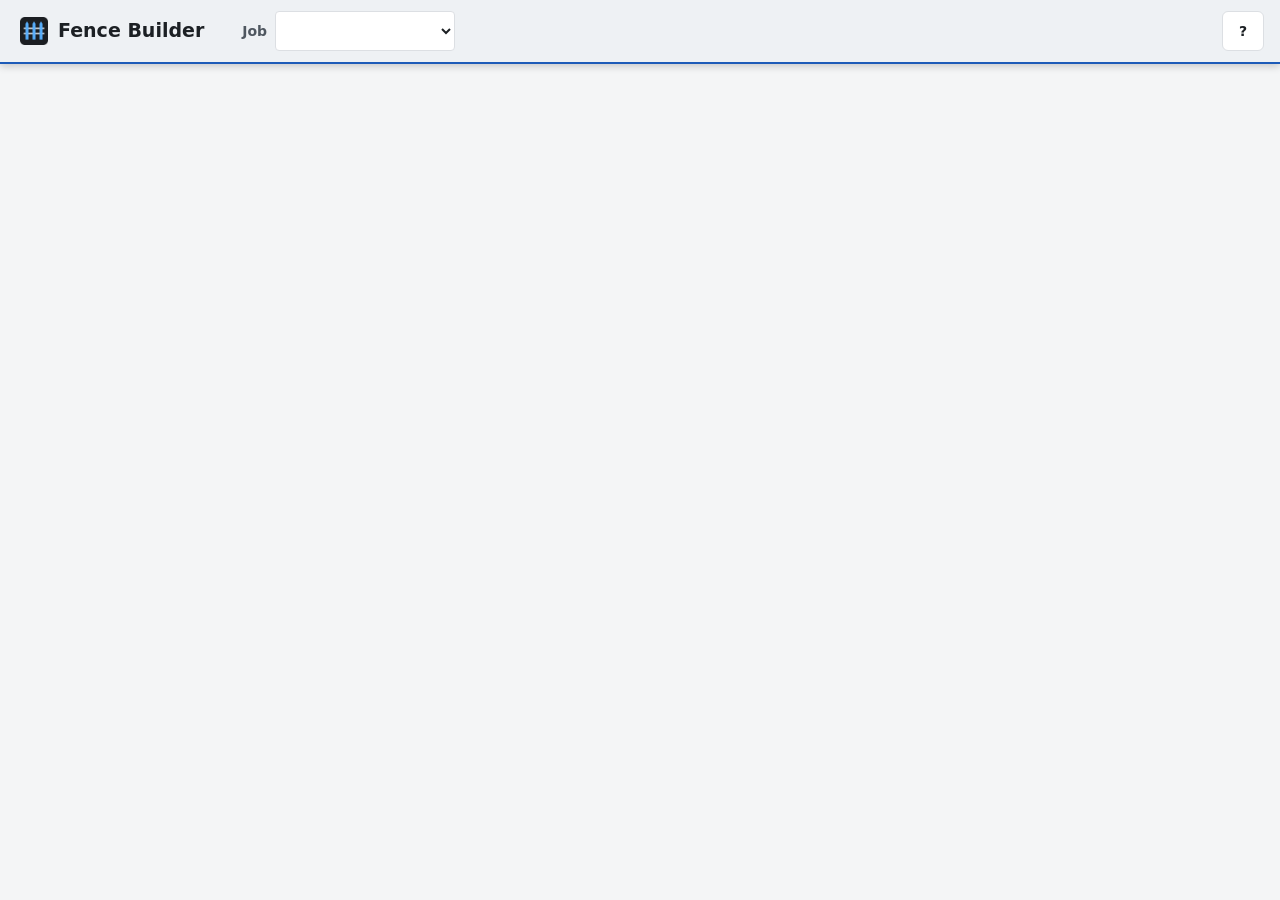
==== commit 1b8e67c5: "Fence Builder 1.5.0 Customer quote, Save estimate on the Final bill, job actuals with a suggested la" ====
--- a/static/index.html
+++ b/static/index.html
@@ -9,458 +9,7 @@
 <meta name="theme-color" content="#1b1e22">
 <link rel="stylesheet" href="vendor/leaflet.css">
 <script type="importmap">{"imports":{"three":"./vendor/three.module.js","three/addons/":"./vendor/jsm/"}}</script>
-<style>
-:root{color-scheme:light dark;
---bg:light-dark(#f4f5f6,#141619);--pan:light-dark(#fff,#1b1e22);--pan2:light-dark(#f3f4f6,#23272c);
---line:light-dark(#dcdfe3,#33383e);--ink:light-dark(#1c2024,#e4e6e8);--mut:light-dark(#646c75,#98a0a8);
---acc:light-dark(#1d5bb8,#7aa7ee);--accInk:light-dark(#fff,#0d1520);--red:light-dark(#b3261e,#f08a80);--ok:light-dark(#2b6e31,#7cc583);
---mark:#f5c518}
-*{box-sizing:border-box;min-width:0}
-html,body{height:100%}
-body{margin:0;background:var(--bg);color:var(--ink);font:14px/1.45 system-ui,-apple-system,"Segoe UI",Roboto,sans-serif;display:flex;flex-direction:column;overflow:hidden}
-button,input,select,textarea{font:inherit;color:inherit}
-header{display:flex;align-items:center;min-height:64px;flex:none;padding:0 16px;gap:4px;background:light-dark(#eef1f4,#0f1114);border-bottom:2px solid var(--acc);box-shadow:0 2px 8px #0003;flex-wrap:wrap}
-header h1{font-size:19px;font-weight:700;margin:0 18px 0 4px;display:flex;align-items:center;gap:10px;white-space:nowrap}
-header h1::before{content:'';width:28px;height:28px;background:url(icon-256.png) center/contain no-repeat;flex:none}
-header nav.tabs{position:static;padding:8px 0;background:none;border:0;gap:6px;align-items:center;overflow:visible;flex-wrap:wrap}
-header nav.tabs button{padding:10px 18px;min-height:44px;font-size:15px;font-weight:600;color:var(--ink);background:var(--pan);border:1px solid var(--line);border-radius:6px;white-space:nowrap}
-header nav.tabs button:hover{border-color:var(--acc);color:var(--ink)}
-header nav.tabs button.on{background:var(--acc);color:var(--accInk);border-color:var(--acc);box-shadow:0 2px 6px #0004}
-#updbar{flex:none;display:flex;gap:10px;align-items:center;justify-content:center;flex-wrap:wrap;padding:6px 16px;background:var(--ok);color:#fff;font-weight:500}
-#updbar[hidden]{display:none}#updbar .btn{background:var(--pan);color:var(--ink);border-color:var(--pan)}#updbar a{color:#fff}
-#stale{flex:none;display:flex;gap:10px;align-items:center;justify-content:center;padding:6px 16px;background:var(--acc);color:var(--accInk);font-weight:500}
-#stale[hidden]{display:none}
-#stale .btn{background:var(--pan);color:var(--ink);border-color:var(--pan)}
-.warn{color:light-dark(#8a5a00,#f0c060)}
-.warnbox{background:light-dark(#fff4d6,#3a3210);border-color:light-dark(#e2c66a,#6b5a1c)}
-tr.custp td{background:light-dark(#fffaf0,#2b2613)}
-.tag.warnt{color:light-dark(#8a5a00,#f0c060);border-color:currentColor}
-.printonly{display:none}
-@media print{.printonly{display:inline}}
-.crewc{display:inline-flex;align-items:center;gap:6px;border:1px solid var(--line);border-radius:4px;padding:4px 10px;background:var(--pan);cursor:pointer}
-.crewc.on{border-color:var(--acc)}.crewc input{width:16px;height:16px}
-span.up{color:light-dark(#b3261e,#f08a80)}span.down{color:var(--ok)}
-.grab{margin:0 0 12px}.grab summary{cursor:pointer}
-.mrow{display:flex;gap:10px;align-items:center}
-.mpic{flex:none;object-fit:contain;background:#fff;border:1px solid var(--line);border-radius:4px}
-.mpic.none{display:inline-block;background:var(--pan2)}
-@media print{.mpic{display:none}}
-#b3dMap{position:absolute;z-index:500;left:10px;bottom:28px;box-shadow:0 2px 10px #0005;font-weight:600}
-table.ed td.ord{width:1%;white-space:nowrap;vertical-align:middle}
-table.ed td:nth-child(2){width:auto}
-.rollbox{margin-top:6px;border:1px solid var(--line);border-radius:4px;padding:6px 8px;background:var(--pan2)}
-table.rollsz{width:auto;margin:2px 0 6px}table.rollsz td{padding:3px 10px 3px 0;border:0}
-table.ed td select[data-f="ftw.look"]{min-width:120px}td.ord .btn{display:block;min-height:20px;height:20px;font-size:11px}
-.alts{margin-top:4px;display:flex;flex-wrap:wrap;gap:6px;align-items:center}.chip{border:1px solid var(--line);border-radius:10px;padding:0 8px;background:var(--pan2)}
-.altpick{width:auto!important;min-height:26px!important;font-size:12px}
-.savebar{display:flex;gap:8px;align-items:center;flex-wrap:wrap;background:light-dark(#fff4d6,#3a3210);border:1px solid light-dark(#e2c66a,#6b5a1c);border-radius:4px;padding:8px 10px;margin:0 0 12px;position:sticky;top:0;z-index:4}
-.lnk{font-variant-numeric:tabular-nums}
-.vsep{width:2px;align-self:center;height:28px;background:var(--line);margin:0 8px;flex:none}
-.hright{margin-left:auto;display:flex;align-items:center;gap:8px;padding-left:16px}
-#newProj[hidden]{display:none!important}header .jobpick{margin-left:12px}#status{font-size:13px}
-#tabs2 button{background:transparent}#tabs2 button.on{background:var(--acc)}
-body.pg-lib .jobpick,body.pg-lib #newProj{display:none}
-.jobpick{display:flex;align-items:center;gap:8px;font-size:14px;font-weight:600;color:var(--mut)}
-.hright .btn{min-height:40px;padding:0 16px;font-size:14px;font-weight:600}
-.jobpick select{font-weight:600;font-size:14px;color:var(--ink);min-width:180px;min-height:40px}
-.phead{display:flex;justify-content:space-between;align-items:flex-end;gap:16px;flex-wrap:wrap;margin:0 0 16px}
-.phead h1{font-size:20px;font-weight:600;margin:0}
-.phead p{margin:2px 0 0;color:var(--mut);max-width:70ch}
-.po{display:grid;grid-template-columns:minmax(0,1fr) auto 64px 70px 96px 28px;gap:6px;align-items:center;margin:0 0 6px}
-.po.head{margin-bottom:2px}
-#body .po input,#side .po input{width:100%}
-#side .po{grid-template-columns:auto 64px 70px minmax(0,1fr) 28px;margin-bottom:10px}
-#side .po>select:first-child{grid-column:1/-1}
-#side .po.head{display:none}
-table.mats td{padding:4px 6px;vertical-align:middle}
-table.mats td:first-child{min-width:260px}
-table.mats input[type=url]{min-width:180px}
-table.mats tr[hidden]{display:none}
-table.mats input.pr{width:96px}table.mats input.un{width:84px}
-table.mats td:nth-child(3),table.mats td:nth-child(4){width:1%}
-table.mats td:nth-child(5){max-width:260px}
-table.mats td:first-child{min-width:230px}
-header select{width:auto;max-width:240px}
-#status{font-size:13px;color:var(--mut);white-space:nowrap}
-main{flex:1;display:grid;grid-template-columns:minmax(0,1fr);min-height:0}
-body.pg-build main{grid-template-columns:min(420px,45%) minmax(0,1fr)}
-#side{display:none;overflow:auto;min-height:0;border-right:1px solid var(--line);padding:14px 14px 40px}
-body.pg-build #side{display:block}body.pg-build #panel{display:none}
-body:not(.pg-build) #mapwrap{display:none}
-#side h2{margin:18px 0 8px}#side .sec{padding:10px 12px;margin-bottom:10px}
-#side .sum.two{grid-template-columns:1fr 1fr}
-#side .tli{align-items:center}
-.wr{display:grid;grid-template-columns:auto minmax(0,1fr) 28px;gap:6px 14px;margin:0 0 12px;align-items:center}
-.wr>select{grid-column:1/-1}.wr .need{grid-column:2/-1}
-.mini{display:flex;align-items:center;gap:6px;font-size:12px;color:var(--mut);white-space:nowrap}
-#side .wr .mini input,#body .wr .mini input{width:64px}#side .wr .mini input.pr,#body .wr .mini input.pr{width:78px}
-#side .po .mini input,#body .po .mini input{width:74px}
-#body .wr input,#side .wr input{width:100%}
-.sec h3 .r{float:right;font-weight:400}
-.phead .btn.big,.btn.big{min-height:44px;padding:0 18px;font-size:15px;font-weight:600}
-a.btn{text-decoration:none;color:var(--ink);display:inline-flex;align-items:center}a.btn:hover{color:var(--ink)}
-.tgrid{grid-template-columns:repeat(auto-fill,minmax(300px,1fr))}
-.tcard{background:var(--pan);border:1px solid var(--line);border-radius:6px;padding:0 14px 14px;overflow:hidden}
-.tcbar{height:6px;margin:0 -14px 12px}
-.tfacts{display:grid;grid-template-columns:auto 1fr;gap:4px 12px;margin:10px 0;font-size:14px}.tfacts dt{color:var(--mut)}.tfacts dd{margin:0;overflow-wrap:anywhere}
-.dot.big{width:16px;height:16px;vertical-align:middle}
-.fdlg label.f{font-size:14px;margin-top:12px}.fdlg select,.fdlg input{min-height:40px;font-size:15px}.fdlg input[type=number]{text-align:left}
-#drawbar [hidden]{display:none!important}
-#offbar{position:absolute;left:10px;bottom:34px;z-index:900;background:var(--pan);border:1px solid var(--line);border-radius:6px;padding:6px 12px;font-size:13px;box-shadow:0 2px 8px #0006}
-.offrow{display:flex;justify-content:space-between;gap:10px;align-items:center;padding:8px 0;border-bottom:1px solid var(--line)}.offrow:last-child{border-bottom:0}
-.setwrap{display:grid;grid-template-columns:260px minmax(0,760px);gap:20px;align-items:start}
-.setmenu{display:flex;flex-direction:column;gap:6px;position:sticky;top:0}
-.setnav{display:flex;flex-direction:column;align-items:flex-start;gap:2px;text-align:left;padding:10px 14px;background:var(--pan);border:1px solid var(--line);border-radius:6px;color:var(--ink);cursor:pointer}
-.setnav b{font-size:16px}.setnav span{font-size:13.5px;color:var(--mut)}.setnav:hover{background:var(--pan2)}
-.setnav.on{background:var(--acc);border-color:var(--acc);color:var(--accInk)}.setnav.on span{color:inherit;opacity:.85}
-.setbody{background:var(--pan);border:1px solid var(--line);border-radius:6px;padding:18px 22px 22px}
-.setbody h2{font-size:20px;margin:0 0 4px}.setbody h3{font-size:16px;margin:22px 0 4px}.setbody .lead{margin:0 0 16px;font-size:15px;max-width:62ch}
-.setbody .note{margin:16px 0 0;font-size:14px}.setfield{max-width:360px;margin:0 0 12px}.setfield input,.setfield select{min-height:42px;font-size:15px}
-.setcheck{display:flex;gap:12px;align-items:flex-start;padding:12px 0;border-bottom:1px solid var(--line);cursor:pointer}
-.setcheck{justify-content:space-between;align-items:center}
-.sidecross{background:var(--pan);border:1px solid var(--line);border-radius:6px;padding:10px 12px!important;margin:0 0 10px;gap:10px}
-.sidecross b{font-size:15px}.sidecross span span{font-size:13px}
-.switch{position:relative;display:flex;align-items:center;gap:10px;flex:none}
-.switch input{position:absolute;opacity:0;width:64px;height:34px;margin:0;cursor:pointer}
-.switch i{width:64px;height:34px;border-radius:17px;background:var(--line);position:relative;transition:background .15s;flex:none}
-.switch i::after{content:"";position:absolute;top:3px;left:3px;width:28px;height:28px;border-radius:50%;background:#fff;box-shadow:0 1px 3px #0006;transition:left .15s}
-.switch input:checked+i{background:var(--ok)}.switch input:checked+i::after{left:33px}
-.switch input:focus-visible+i{outline:3px solid var(--acc);outline-offset:2px}
-.switch em{font-style:normal;font-weight:700;font-size:15px;min-width:28px}.setcheck b{display:block;font-size:15px}.setcheck span span{display:block;color:var(--mut);font-size:14px;margin-top:2px}
-.sizepick{display:flex;gap:10px;flex-wrap:wrap}.sizebtn{display:flex;flex-direction:column;align-items:center;justify-content:center;gap:4px;width:130px;height:100px;background:var(--pan);border:2px solid var(--line);border-radius:8px;color:var(--ink);cursor:pointer}
-.sizebtn b{font-size:15px}.sizebtn.on{border-color:var(--acc);background:var(--pan2);box-shadow:inset 0 0 0 1px var(--acc)}
-.crewlist{display:flex;flex-direction:column;gap:8px}.crewrow{display:grid;grid-template-columns:1fr 1fr auto;gap:10px;align-items:end;padding:10px 0;border-bottom:1px solid var(--line)}
-.crewrow input{min-height:42px;font-size:15px}
-.setbody .offrow{padding:10px 12px}
-@media (max-width:900px){.setwrap{grid-template-columns:1fr}.setmenu{position:static;flex-direction:row;flex-wrap:wrap}.setnav span{display:none}}
-/* Final bill: bigger and easier to read, with the count to buy up front */
-.est{font-size:15.5px}
-.est .sum>div{padding:16px 20px}.est .sum b{font-size:32px;font-weight:700}.est .sum span{font-size:17px;margin-bottom:4px}.est .sum .tot b{font-size:46px}.est .sum .tot span{font-size:19px}
-.est .sum{grid-template-columns:repeat(3,minmax(0,1fr)) minmax(260px,1.2fr)}
-.est .sum>div:nth-child(4),.est .sum>div:nth-child(5),.est .sum>div:nth-child(6){border-top:1px solid var(--line)}
-.est .sum>div:nth-child(4){border-left:0}
-.est .sum .tot{grid-column:4;grid-row:1/span 2;display:flex;flex-direction:column;justify-content:center;border-left:1px solid var(--line)!important}
-@media (max-width:760px){.est .sum{grid-template-columns:1fr 1fr}.est .sum .tot{grid-column:1/-1;grid-row:auto}}
-.est h2{font-size:20px}
-.est table td,.est table th{padding:10px 10px;font-size:15px}
-.est table th{font-size:14px;color:var(--ink);font-weight:600}
-.est table input,.est table select{min-height:42px;font-size:15.5px}
-.est tr.grp td{font-size:15px;font-weight:700;color:var(--ink);padding:12px 10px 6px;background:var(--pan2)}
-.est table.runs select{min-width:170px}.est table.runs td.name{white-space:nowrap}.est table.runs td.name .small{display:block}
-.est .small{font-size:14px}.est label.f{font-size:14px}
-.bill.final td{vertical-align:middle}
-.bill.final td b{font-size:16px}.bill.final .small{font-size:14px;line-height:1.4}
-.bill.final .buyq{width:1%;text-align:center;white-space:nowrap}
-.qbadge{display:inline-flex;flex-direction:column;align-items:center;justify-content:center;min-width:64px;padding:6px 10px;border:2px solid var(--acc);border-radius:8px;background:var(--pan2);line-height:1.1}
-.qbadge b{font-size:26px!important;font-weight:800;font-variant-numeric:tabular-nums;color:var(--ink)}
-.qbadge span{font-size:13px;color:var(--mut);margin-top:2px}
-.bill.final tfoot td{font-size:16px;padding:8px 10px}.bill.final tfoot tr.tot td{font-size:22px;font-weight:700;padding-top:14px}
-.billsum{font-size:15px;margin:0 0 10px;line-height:1.5}
-.bill.final tbody tr:not(.grp) td:nth-last-child(2){font-weight:700;font-size:16px}
-.est .btn.sm{min-height:38px;font-size:14px;padding:0 12px}
-@media print{.qbadge{border:2px solid #000;background:none}.qbadge b{color:#000}}
-.ctxpop .leaflet-popup-content{margin:10px}.ctxmenu{display:flex;flex-direction:column;gap:6px}
-.ctxhead{font-size:15px;font-weight:700;margin:0 0 2px}
-.ctxmenu .btn{display:flex;flex-direction:column;align-items:flex-start;text-align:left;min-height:48px;padding:6px 12px;width:100%;height:auto}
-.ctxmenu .btn b{font-size:15px}.ctxmenu .btn span{font-size:13px;color:var(--mut);font-weight:400}
-.jobtools{display:flex;gap:10px;align-items:center;margin:0 0 12px;flex-wrap:wrap}
-.jobtools input[type=search]{flex:1;min-width:260px;min-height:44px;font-size:15px}
-.seg{display:flex}.seg .btn{min-height:44px;padding:0 16px;font-size:15px;border-radius:0}.seg .btn:first-child{border-radius:6px 0 0 6px}.seg .btn:last-child{border-radius:0 6px 6px 0}
-.stagechips{display:flex;gap:8px;flex-wrap:wrap;margin:0 0 16px}
-.stagechip{display:flex;flex-direction:column;align-items:flex-start;gap:2px;padding:8px 14px;min-width:130px;background:var(--pan);border:1px solid var(--line);border-radius:6px;color:var(--ink);cursor:pointer;text-align:left}
-.stagechip b{font-size:15px}.stagechip span{font-size:13px;color:var(--mut)}.stagechip.on{border-color:var(--acc);box-shadow:inset 0 0 0 1px var(--acc)}.stagechip:hover{background:var(--pan2)}
-.colhelp{margin:-6px 4px 10px}
-.jobgrid{display:grid;grid-template-columns:repeat(auto-fill,minmax(260px,1fr));gap:12px}
-.job{font-size:14px;line-height:1.5}.job>div{overflow-wrap:anywhere}
-.jobname{all:unset;cursor:pointer;font-size:16px;font-weight:700;display:block;margin-bottom:2px}.jobname:hover{text-decoration:underline}.jobname:focus-visible{outline:2px solid var(--acc)}
-.job .when{margin-top:4px;font-weight:600}
-.jobnums{display:flex;justify-content:space-between;align-items:baseline;margin-top:8px;padding-top:8px;border-top:1px solid var(--line)}.jobnums b{font-size:16px}
-.newjob{display:flex;flex-direction:column;align-items:center;justify-content:center;gap:2px;width:100%;min-height:110px;margin:0 0 8px;padding:14px;border:2px dashed var(--acc);border-radius:6px;background:transparent;color:var(--acc);cursor:pointer;text-align:center}
-.newjob:hover{background:var(--pan);border-style:solid}.newjob:focus-visible{outline:3px solid var(--acc);outline-offset:2px}
-.newjob .plus{font-size:34px;line-height:1;font-weight:400}.newjob b{font-size:18px}.newjob span:last-child{font-size:14px;color:var(--mut)}
-.newjob.wide{min-height:64px;flex-direction:row;gap:12px;margin:0 0 12px}.newjob.wide .plus{font-size:28px}
-.jobbtns .btn.back{color:var(--mut)}
-.jobbtns{display:flex;gap:6px;flex-wrap:wrap;margin-top:10px}.jobbtns .btn{min-height:38px;font-size:14px}
-.warn{color:var(--red);font-weight:600}
-.stagepill{font-size:13px;font-weight:600;padding:2px 10px;border-radius:12px;border:1px solid var(--line);vertical-align:middle;white-space:nowrap}
-.s-bid{background:#3b82f622;border-color:#3b82f6}.s-sched{background:#eab30822;border-color:#eab308}.s-prog{background:#f9731622;border-color:#f97316}.s-done{background:#22c55e22;border-color:#22c55e}
-table.joblist td{vertical-align:middle;font-size:14px;padding:8px}table.joblist .jobname{font-size:15px}table.joblist tr:hover td{background:var(--pan2)}
-.jobtop{margin:0 0 12px}
-.stepper{display:grid;grid-template-columns:repeat(4,1fr);gap:8px;margin:0 0 16px}
-.step{display:flex;flex-direction:column;align-items:flex-start;gap:2px;text-align:left;padding:10px 12px;background:var(--pan);border:1px solid var(--line);border-radius:6px;color:var(--ink);cursor:pointer}
-.step b{font-size:15px}.step span{font-size:12px;color:var(--mut)}.step.past{background:var(--pan2)}.step.past b::after{content:" ✓";color:var(--ok)}
-.step.on{background:var(--acc);border-color:var(--acc);color:var(--accInk)}.step.on span{color:inherit;opacity:.85}
-.jobcols{display:grid;grid-template-columns:repeat(auto-fit,minmax(340px,1fr));gap:14px}
-.jobcols .card{background:var(--pan);border:1px solid var(--line);border-radius:6px;padding:14px 16px}.jobcols .card.wide{grid-column:1/-1}
-.jobcols input{min-height:40px}.jobcols input[type=number]{text-align:left}
-.jobcols h2{margin:0 0 6px;font-size:17px}.jobcols label.f{font-size:13px}.jobcols input,.jobcols textarea{font-size:15px}
-.jobcols textarea{width:100%;box-sizing:border-box}
-.crewpick{display:flex;flex-wrap:wrap;gap:6px 16px}.crewpick input{width:18px;height:18px}
-.money{display:grid;grid-template-columns:repeat(3,1fr);gap:8px;margin:4px 0 8px}.money span{display:block;font-size:13px;color:var(--mut)}.money b{font-size:19px;font-variant-numeric:tabular-nums}.money .tot b{color:var(--acc)}
-table.mini2 td{padding:6px 4px;font-size:14px}table.mini2 tfoot td{border-top:1px solid var(--line)}
-.joblog{list-style:none;padding:0;margin:10px 0 0}.joblog li{padding:6px 0;border-bottom:1px solid var(--line);font-size:14px}.joblog li .mut{display:inline-block;min-width:110px}
-@media print{.jobcols{display:block}.jobcols .card{border:0;padding:0;margin-bottom:12px}}
-/* text size (Settings): everything but the map itself */
-header,#panel,#side,dialog,#drawbar,#mapbar,#toast{zoom:var(--tz,1)}
-.board{display:grid;grid-template-columns:repeat(4,minmax(230px,1fr));gap:12px;align-items:start;overflow-x:auto}
-.col{background:var(--pan2);border:1px solid var(--line);border-radius:6px;padding:8px;min-height:240px}
-.col.over{outline:2px solid var(--acc)}
-.col h3{margin:2px 4px 10px;display:flex;justify-content:space-between}
-.job{background:var(--pan);border:1px solid var(--line);border-radius:4px;padding:10px;margin-bottom:8px;cursor:grab}
-.job.cur{border-color:var(--acc)}
-.tag{font-size:11px;color:var(--acc);border:1px solid var(--acc);border-radius:3px;padding:0 5px}
-.note2{white-space:pre-wrap;max-height:3.9em;overflow:hidden;margin-top:4px}
-#billDlg{width:min(860px,94vw)}
-#jobDlg,#matDlg,#billDlg,#shopDlg,#askDlg{border:1px solid var(--line);border-radius:6px;background:var(--pan);color:var(--ink);padding:16px 20px;width:min(560px,94vw);box-shadow:0 10px 40px #0006}
-#jobDlg::backdrop,#matDlg::backdrop,#billDlg::backdrop,#shopDlg::backdrop{background:#0007}
-#shopDlg{width:min(1150px,96vw)}
-#askDlg{width:min(440px,94vw)}#askDlg::backdrop{background:#0007}
-.shopgrid{display:grid;grid-template-columns:250px minmax(0,1fr);gap:14px;height:60vh}
-.scol{overflow:auto;border:1px solid var(--line);border-radius:4px;padding:8px;background:var(--bg)}
-.scol .tli{align-items:center;padding:5px 8px}
-.sprod{background:var(--pan);border:1px solid var(--line);border-radius:4px;padding:10px 12px;margin-bottom:8px}
-.sprod td{padding:4px 6px;border-bottom:0}.sprod table{margin-top:4px}.sprod td:first-child{width:22%}
-#billDlg{width:min(860px,94vw)}
-.lnk{border:0;background:none;padding:0;color:var(--acc);cursor:pointer;font:inherit;text-decoration:underline}
-textarea{resize:vertical}
-#split{display:none}
-#split:hover,body.resizing #split{background:var(--acc)}
-body.resizing{cursor:col-resize;user-select:none}body.resizing #map{pointer-events:none}
-body.nomap #split{display:none}
-body.nomap main{grid-template-columns:minmax(0,1fr)}
-body.nomap #mapwrap{display:none}
-#panel{overflow:auto;min-height:0}
-#mapwrap{display:flex;flex-direction:column;min-height:0;background:var(--pan)}
-body.mapfull #mapwrap{position:fixed;inset:0;z-index:2000;border:0}
-#mapbar{display:flex;flex-wrap:wrap;gap:6px;align-items:center;padding:8px 12px;border-bottom:1px solid var(--line)}
-#mapbar .sp{flex:1}
-#search{display:flex;flex:0 1 320px}
-#search input{border-radius:4px 0 0 4px}
-#search button{border-radius:0 4px 4px 0;margin-left:-1px}
-#mapbox{flex:1;position:relative;min-height:0}
-#map{position:absolute;inset:0;background:#2a2d30}
-#map.drawing{cursor:crosshair}
-@media(max-width:860px){body{overflow:auto;display:block;height:auto}main{display:block}#panel{overflow:visible}body.pg-build main{display:block}#side{border:0}#mapwrap{border:0;border-top:1px solid var(--line)}#mapbox{height:60vh;height:60dvh;flex:none}}
-
-.btn{border:1px solid var(--line);background:var(--pan);border-radius:4px;padding:0 12px;min-height:32px;cursor:pointer;font-weight:500;display:inline-flex;align-items:center;gap:6px;justify-content:center;white-space:nowrap}
-.btn:hover{background:var(--pan2)}
-.btn:disabled{opacity:.6;cursor:default}
-.btn:focus-visible,input:focus-visible,select:focus-visible,textarea:focus-visible,nav.tabs button:focus-visible{outline:2px solid var(--acc);outline-offset:1px}
-.btn.pri{background:var(--acc);color:var(--accInk);border-color:var(--acc)}
-.btn.pri:hover{filter:brightness(1.08)}
-.btn.on{background:var(--ink);color:var(--pan);border-color:var(--ink)}
-.btn.sm{min-height:28px;padding:0 8px;font-size:13px}
-.btn.del{color:var(--red)}
-.btn.x{min-height:28px;width:28px;padding:0;border-color:transparent;background:none;color:var(--mut);font-size:16px}
-.btn.x:hover{color:var(--red);background:var(--pan2)}
-.lbl{font-size:12px;color:var(--mut);display:flex;align-items:center;gap:6px}
-.lbl select{width:auto}
-
-#drawbar{position:absolute;z-index:600;left:50%;bottom:16px;transform:translateX(-50%);background:var(--pan);border:1px solid var(--line);border-radius:6px;padding:6px;display:flex;gap:6px;align-items:center;flex-wrap:wrap;justify-content:center;width:max-content;max-width:calc(100% - 24px);box-shadow:0 2px 12px #0004}
-#drawbar[hidden]{display:none}
-#drawMsg{padding:0 6px;font-weight:500}
-.nd{border-radius:50%;background:#fff;border:2px solid #17191b;box-shadow:0 1px 4px #0008}
-.nd.brace{border-radius:2px;background:var(--mark);border:2px solid #17191b}
-.nd.gate{border-radius:2px;background:#3aa0ff;border:2px solid #fff}
-.nd.gatepost{background:#c98a3c;border:2px solid #fff;cursor:pointer}
-.nd.on{outline:3px solid #fff;outline-offset:2px}
-.nd.post{border-radius:50%;background:#fff;border:1.5px solid #17191b;box-shadow:0 0 0 2px #fff6;cursor:move}
-.nd.post.wood{background:#b98a5a}
-.nd.pull{cursor:move}
-.nd.mid{border-radius:50%;background:#ffffffb3;border:1.5px solid #17191b;box-shadow:none;cursor:copy}
-.nd.mid:hover{background:#fff}
-.leaflet-marker-draggable.nd:not(.mid){cursor:move}
-#mapsum{position:absolute;z-index:500;top:10px;left:10px;display:none;background:var(--pan);border:1px solid var(--line);border-radius:4px;box-shadow:0 2px 10px #0003}
-body.mapfull #mapsum{display:flex}
-#mapsum>div{padding:6px 12px;border-left:1px solid var(--line)}#mapsum>div:first-child{border-left:0}
-#mapsum span{display:block;font-size:11px;color:var(--mut);white-space:nowrap}
-#mapsum b{font-size:15px;font-weight:600;font-variant-numeric:tabular-nums;white-space:nowrap}
-.ptpop .f{margin-top:6px}.ptpop select,.ptpop input{min-height:30px}
-.rolllab span{position:absolute;background:#17191b;font:600 10px/1 system-ui,sans-serif;padding:2px 5px;border-radius:2px;white-space:nowrap;pointer-events:none}
-.rolllab.r0 span{color:#8cc8ff}.rolllab.r1 span{color:#ffc680}
-table.strs td,table.strs th{padding:4px 8px}
-.dimlab span{position:absolute;background:#17191b;color:#fff;font:600 11px/1 system-ui,sans-serif;padding:2px 5px;border-radius:2px;white-space:nowrap;pointer-events:none;box-shadow:0 0 0 1px #fff8}
-.seglab span{position:absolute;transform:translate(-50%,-170%);background:#17191be6;color:#fff;font:500 12px/1 system-ui,sans-serif;padding:3px 5px;border-radius:3px;white-space:nowrap;pointer-events:none}
-.leaflet-container{font-family:inherit}
-kbd{display:inline-block;font:500 11px/1.5 ui-monospace,Consolas,monospace;padding:0 5px;border:1px solid var(--line);border-bottom-width:2px;border-radius:3px;color:var(--mut);background:var(--pan2);white-space:nowrap}
-.btn kbd{margin-left:2px;padding:0 4px;line-height:1.35}
-.btn.pri kbd,.btn.on kbd{background:transparent;color:inherit;border-color:currentColor;opacity:.7}
-#keys{border:1px solid var(--line);border-radius:6px;background:var(--pan);color:var(--ink);padding:16px 20px;max-width:min(1000px,94vw);box-shadow:0 10px 40px #0006}
-#keys::backdrop{background:#0007}
-#keys h3{margin:10px 0 6px}
-.kcols{display:grid;grid-template-columns:repeat(auto-fit,minmax(260px,1fr));gap:0 28px}
-#keys td{padding:5px 6px;font-size:13px}#keys td:first-child{white-space:nowrap;width:1%}
-.leaflet-popup-content-wrapper,.leaflet-popup-tip{background:var(--pan);color:var(--ink);border-radius:4px}
-.leaflet-popup-content{margin:10px 14px;font-size:13px;line-height:1.4}
-
-nav.tabs{position:sticky;top:0;z-index:5;display:flex;gap:4px;padding:0 16px;background:var(--bg);border-bottom:1px solid var(--line);overflow-x:auto}
-nav.tabs button{border:0;background:none;padding:10px 10px 8px;font-weight:500;color:var(--mut);cursor:pointer;border-bottom:2px solid transparent}
-nav.tabs button:hover{color:var(--ink)}
-nav.tabs button.on{color:var(--ink);border-bottom-color:var(--acc)}
-#body{padding:24px 28px 64px;max-width:1500px;margin:0 auto;container-type:inline-size}
-.est{display:grid;grid-template-columns:minmax(0,1fr);gap:0 28px;align-items:start}
-.est>.sum,.est>.wide{grid-column:1/-1}
-table.bill.final td{vertical-align:top}table.bill.final td:last-child{white-space:nowrap}
-@container (min-width:1150px){.est{grid-template-columns:minmax(0,1.15fr) minmax(0,1fr)}}
-.types{display:grid;grid-template-columns:200px minmax(0,1fr);gap:16px;align-items:start}
-@container (max-width:640px){.types{grid-template-columns:minmax(0,1fr)}.tlist{position:static}}
-.tlist{position:sticky;top:52px;display:flex;flex-direction:column;gap:2px}
-.tli{display:flex;gap:8px;align-items:flex-start;text-align:left;width:100%;border:1px solid transparent;background:none;border-radius:4px;padding:7px 8px;cursor:pointer;color:inherit;font:inherit}
-.tli .dot{margin-top:4px}
-.tli b{display:block;font-weight:500}.tli .small{display:block}
-.tli:hover{background:var(--pan2)}.tli.on{background:var(--pan);border-color:var(--line)}
-.tname{font-weight:600;font-size:15px}
-.sec{background:var(--pan);border:1px solid var(--line);border-radius:4px;padding:12px 14px;margin:0 0 12px}
-.sec h3{margin:0 0 8px}
-details.sec summary{margin:0}details.sec[open] summary{margin-bottom:8px}
-table.ed td{padding:4px 6px;border-bottom:0}table.ed th{padding:4px 6px}
-table.ed input[type=number]{width:70px;margin-left:auto;display:block}
-table.ed td:first-child{width:38%}
-table.ed input.pr,input.pr{width:74px}
-table.ed input.un,input.un{width:70px}
-table.ed tfoot td{border:0;padding:6px}
-table.kit td:first-child{width:auto}
-.pick{display:flex;gap:6px}.pick select{flex:1 1 auto;min-width:0;width:auto}
-#body .pick input.pr{flex:none;width:72px}
-table.ed td:first-child select{min-width:150px}
-table.ed td:nth-child(4) select{min-width:104px}
-table.ed td,table.ed th{padding-left:4px;padding-right:4px}
-.sec,.cards .card{overflow-x:auto}
-label.f .r{float:right}
-.cards.wide{grid-template-columns:repeat(auto-fill,minmax(620px,1fr))}
-.bshape{display:grid;grid-template-columns:minmax(0,1.1fr) minmax(0,1fr);gap:16px;align-items:start}
-@container (max-width:700px){.bshape{grid-template-columns:minmax(0,1fr)}}
-.bsvg{display:block;width:100%;max-height:260px;background:var(--pan2);border:1px solid var(--line);border-radius:4px}
-.bsvg text{font:11px system-ui,sans-serif;fill:var(--ink)}.bsvg text.mu{fill:var(--mut)}
-.bsvg .gr{fill:light-dark(#dfe8d8,#243024)}.bsvg .gl{stroke:light-dark(#8aa07a,#4f6a4f);stroke-width:1.5}
-.bsvg .bw{stroke:var(--mut);stroke-width:1;stroke-dasharray:4 3}.bsvg .dm{stroke:var(--mut);stroke-width:1}
-.sec .g3{align-items:end}
-.cards{display:grid;grid-template-columns:repeat(auto-fill,minmax(330px,1fr));gap:12px;align-items:start}
-.cards .card{margin:0}
-.typick .tplist{display:flex;flex-direction:column;gap:2px;margin:8px 0 2px;max-height:240px;overflow:auto}
-.typick .tli{padding:6px 8px}.typick .tli.on{background:var(--pan2)}
-h2{font-size:15px;font-weight:600;margin:24px 0 8px}
-h2:first-child{margin-top:4px}
-h3{font-size:14px;font-weight:600;margin:18px 0 6px}
-.mut{color:var(--mut)}.small{font-size:12px}
-.big{font-size:24px;font-weight:600;font-variant-numeric:tabular-nums;margin:8px 0 2px}
-.sum{display:grid;grid-template-columns:repeat(auto-fit,minmax(130px,1fr));background:var(--pan);border:1px solid var(--line);border-radius:4px;margin:0 0 4px}
-.sum>div{padding:10px 14px;border-left:1px solid var(--line)}
-.sum>div:first-child{border-left:0}
-.sum span{display:block;font-size:12px;color:var(--mut)}
-.sum b{font-size:18px;font-weight:600;font-variant-numeric:tabular-nums;white-space:nowrap}
-.sum .tot b{color:var(--acc)}
-.box{background:var(--pan);border:1px solid var(--line);border-radius:4px}
-.card{border:1px solid var(--line);border-radius:4px;padding:12px;margin:8px 0;background:var(--pan)}
-.dot{display:inline-block;width:10px;height:10px;border-radius:2px;flex:none;vertical-align:-1px;margin-right:6px}
-.grow{flex:1}
-.num{font-variant-numeric:tabular-nums;white-space:nowrap;text-align:right}
-label.f{display:block;font-size:12px;color:var(--mut);margin:8px 0 2px}
-input[type=text],input[type=number],input[type=url],input[type=search],input[type=tel],input[type=email],input[type=date],select,textarea{color:var(--ink);width:100%;border:1px solid var(--line);border-radius:4px;background:var(--pan);padding:4px 8px;min-height:32px}
-input[type=number]{text-align:right}
-input[type=color]{width:36px;height:32px;border:1px solid var(--line);border-radius:4px;padding:2px;background:var(--pan)}
-.g2{display:grid;grid-template-columns:repeat(2,minmax(0,1fr));gap:0 10px}
-.g3{display:grid;grid-template-columns:repeat(3,minmax(0,1fr));gap:0 10px}
-.row{display:flex;gap:6px;align-items:center;flex-wrap:wrap}
-.scroll{overflow-x:auto}
-table{width:100%;border-collapse:collapse}
-th{font-size:12px;color:var(--mut);font-weight:500;text-align:left;padding:6px 8px;border-bottom:1px solid var(--line);white-space:nowrap}
-th.num{text-align:right}
-td{padding:6px 8px;border-bottom:1px solid var(--line);vertical-align:middle}
-.box table tbody tr:last-child td{border-bottom:0}
-.runs td{padding:4px 6px}
-.runs input,.runs select{min-height:30px}
-.runs .w-n{width:84px}.runs .w-s{width:64px}
-.runs tr.drawn td.name{cursor:pointer}
-.runs tr.drawn td.name:hover b{text-decoration:underline}
-.runs tfoot td{border:0;border-top:1px solid var(--line);font-weight:600}
-tr.grp td{font-weight:600;background:var(--pan2);font-size:12px;color:var(--mut);padding:4px 8px}
-.bill tfoot td{border:0;padding:4px 8px}
-.bill tfoot tr:first-child td{border-top:1px solid var(--line);padding-top:8px}
-.bill tfoot tr.tot td{font-weight:600;font-size:15px;padding-bottom:10px}
-.note{background:var(--pan2);border:1px solid var(--line);border-radius:4px;padding:8px 12px;font-size:13px;margin:8px 0}
-.err{color:var(--red);font-size:12px}
-.okc{color:var(--ok)}
-.prof{background:var(--pan2);border-radius:4px;padding:8px;margin:10px 0}
-.sum.stale,.sum.stale+.prof{opacity:.6}
-.prof svg{display:block;width:100%;height:110px}
-.prof .pf{fill:light-dark(#1d5bb822,#7aa7ee22)}.prof .pl{fill:none;stroke:var(--acc);stroke-width:2;vector-effect:non-scaling-stroke}
-.pax{display:flex;justify-content:space-between;font-size:12px;color:var(--mut)}
-.nodes tr.on td{background:var(--pan2)}
-.it{display:grid;grid-template-columns:minmax(0,1.2fr) minmax(0,1fr) auto auto;gap:6px;align-items:center;margin:6px 0}
-.it .q{font-size:12px;color:var(--mut);white-space:nowrap;min-width:3.5em;text-align:right}
-.it input[type=text]{font-family:ui-monospace,Consolas,monospace;font-size:13px}
-code{background:var(--pan2);padding:1px 4px;border-radius:3px;font-size:12px;font-family:ui-monospace,Consolas,monospace}
-details summary{cursor:pointer;font-weight:500}
-#toast{position:fixed;left:50%;bottom:24px;transform:translateX(-50%) translateY(20px);opacity:0;background:#1c2024;color:#fff;padding:8px 14px;border-radius:4px;z-index:9999;transition:.2s;pointer-events:none;max-width:90vw}
-#toast.show{opacity:1;transform:translateX(-50%)}
-@media(prefers-reduced-motion:reduce){#toast{transition:none}}
-@media(max-width:600px){.it{grid-template-columns:minmax(0,1fr) minmax(0,1fr)}.g3{grid-template-columns:repeat(2,minmax(0,1fr))}}
-#v3d{position:fixed;inset:0;z-index:3000;background:#0e1113;display:flex;flex-direction:column;color:#e4e6e8}
-#v3d .v3bar{display:flex;flex-wrap:wrap;gap:8px 14px;align-items:center;padding:8px 12px;background:#1b1e22;border-bottom:1px solid #33383e}
-#v3d .v3bar b{font-size:15px;font-weight:600}
-#v3d .v3msg{flex:1 1 200px;color:#c9ccd1;font-size:13px}
-#v3d .v3l{display:flex;align-items:center;gap:6px;font-size:13px}
-#v3d .v3l input[type=range]{width:110px}
-#v3d .v3l input[type=checkbox]{width:18px;height:18px}
-#v3d .btn{background:#2a2e33;border-color:#3a4047;color:#e4e6e8}
-#v3d .v3c{flex:1;position:relative;min-height:0}
-#v3d .v3c canvas{position:absolute;inset:0;width:100%;height:100%;display:block;touch-action:none}
-#v3d .v3hud{position:absolute;inset:0;pointer-events:none}#v3d .v3hud[hidden]{display:none}
-#v3d .v3cross{position:absolute;left:50%;top:50%;width:14px;height:14px;margin:-7px 0 0 -7px;background:linear-gradient(#fff,#fff) center/2px 100% no-repeat,linear-gradient(#fff,#fff) center/100% 2px no-repeat;filter:drop-shadow(0 0 2px #000);opacity:.85}
-#v3d .v3tip{position:absolute;left:50%;top:58%;transform:translateX(-50%);padding:6px 12px;border-radius:6px;background:#000a;color:#fff;font-size:14px}#v3d .v3tip[hidden]{display:none}
-#v3d .v3note{padding:6px 12px;font-size:12px;color:#98a0a8;background:#1b1e22}
-#v3d kbd{background:#2a2e33;border-color:#3a4047;color:#c9ccd1}
-#v3d .btn.on{background:#e4e6e8;color:#1b1e22}
-#v3d .v3counts{color:#98a0a8}
-/* ---- easier to read and to click: bigger text, darker grey, bigger buttons ---- */
-:root{--mut:light-dark(#4f5760,#b0b7be)}
-body{font-size:15px}
-.small{font-size:13.5px}
-.err{font-size:14px}
-label.f{font-size:14px;color:var(--ink);font-weight:500;margin:10px 0 4px}
-.jobcols label.f{font-size:14px}
-th{font-size:13.5px}
-.lbl{font-size:14px;color:var(--ink)}
-.mini{font-size:13.5px}
-.tag{font-size:12.5px}
-tr.grp td{font-size:14px;color:var(--ink);padding:7px 8px}
-h2{font-size:18px;font-weight:700}
-h3{font-size:16px;font-weight:650}
-.phead{align-items:center}
-.phead h1{font-size:24px;font-weight:700}
-.phead p{font-size:15px;margin-top:4px}
-.btn{min-height:38px;padding:0 14px;border-radius:6px}
-.btn.sm{min-height:34px;padding:0 10px;font-size:14px}
-.btn.x{min-height:34px;width:34px;font-size:20px}
-.btn.big{margin:0}
-td.ord .btn{height:28px;min-height:28px;width:34px;font-size:12px}
-.btn kbd{display:none}
-input[type=text],input[type=number],input[type=url],input[type=search],input[type=tel],input[type=email],input[type=date],select,textarea{min-height:38px}
-.runs input,.runs select,.altpick{min-height:36px!important}
-label.row{flex-wrap:nowrap;align-items:flex-start;gap:10px}label.row input[type=checkbox]{flex:none;margin-top:2px}
-.sum span{font-size:13.5px}
-.sum .tot{background:light-dark(#e8f0fb,#1d2836)}.sum .tot b{font-size:22px}
-.step span,.stagechip span{font-size:14px}
-#keys td{font-size:14px}
-#toast{font-size:16px;padding:12px 20px;border-radius:6px;bottom:32px;box-shadow:0 4px 16px #0006}
-#mapbar .btn.sm{min-height:36px}
-.maplbl{font-size:13.5px;color:var(--mut);font-weight:600;margin-left:4px}
-details.help{margin:8px 0 0}details.help summary{color:var(--acc);font-size:14px;font-weight:600;padding:6px 0}details.help p{margin:4px 0 0}
-details.more>summary{padding:4px 0}
-.stp{display:flex;align-items:center;gap:10px;font-size:18px;margin:22px 0 10px}
-.stpn{display:inline-flex;align-items:center;justify-content:center;width:30px;height:30px;border-radius:50%;background:var(--acc);color:var(--accInk);font-size:16px;flex:none}
-#side .sum>div{padding:14px 18px}#side .sum b{font-size:30px;font-weight:700}#side .sum span{font-size:17px;margin-bottom:4px}#side .sum .tot b{font-size:30px}
-#side .sumbtns .btn{min-height:50px;font-size:17px;font-weight:600}
-.savebar .btn{min-height:38px}.savebar>.grow{flex:1 1 240px}
-.tcard .bsvg{max-height:130px;margin:0 0 6px}
-.leaflet-popup-content{font-size:14.5px}.ptpop select,.ptpop input,.ptpop .btn{min-height:36px}
-.po{grid-template-columns:minmax(0,1fr) auto 72px 210px 96px 34px}#side .po{grid-template-columns:auto 72px minmax(0,1fr) auto 34px}
-.pick input[type=url]{flex:1 1 auto;width:auto;min-width:0}
-table.ed td.ord{width:1%}table.ed td select[data-f="ftw.look"]{min-width:150px}
-.bedit{background:var(--pan);border:1px solid var(--line);border-radius:6px;padding:14px 16px}
-@media print{header,#mapwrap,nav.tabs,.noprint,#toast{display:none!important}body,main,#panel{display:block;overflow:visible;height:auto;background:#fff;color:#000}.runs input,.runs select{border:0;padding:0;appearance:none}}
-</style>
+<link rel="stylesheet" href="app.css">
 </head>
 <body>
 <header>
@@ -503,6 +52,7 @@
     <div id="mapbox">
       <div id="map"></div>
       <div id="mapsum"></div>
+      <div id="undofab" hidden><button class="btn big" id="bU2" title="Undo the last change (Ctrl+Z)">↶ Undo</button><button class="btn big" id="bR2" title="Redo (Ctrl+Y)">Redo ↷</button></div>
       <div id="offbar" hidden></div>
       <div id="drawbar" hidden><span id="drawMsg"></span><button class="btn" id="bUndo">Undo last point</button><button class="btn pri" id="bFinish">Finish line</button><button class="btn" id="bCancel">Cancel</button></div>
     </div>
@@ -520,2848 +70,11 @@
 <dialog id="jobDlg" aria-label="Job details"></dialog>
 <dialog id="askDlg" aria-label="Question"></dialog>
 <dialog id="matDlg" aria-label="Material details"></dialog>
-<dialog id="billDlg" aria-label="Materials and cost"></dialog>
 <dialog id="shopDlg" aria-label="Find materials in a store"></dialog>
+<div id="quoteView" hidden aria-label="Customer quote"></div>
 <div id="toast" role="status"></div>
 <input type="file" id="importFile" accept=".json,application/json" hidden>
 <script src="vendor/leaflet.js"></script>
-<script>
-{
-const $=s=>document.querySelector(s);
-const uid=p=>p+'_'+Math.random().toString(36).slice(2,9);
-const esc=s=>String(s??'').replace(/[&<>"']/g,c=>({'&':'&amp;','<':'&lt;','>':'&gt;','"':'&quot;',"'":'&#39;'}[c]));
-const FT=3.28084;
-const money=n=>'$'+(n||0).toLocaleString('en-US',{minimumFractionDigits:2,maximumFractionDigits:2});
-const fmtFt=n=>Math.round(n||0).toLocaleString('en-US')+' ft';
-const fmtQ=q=>Number.isInteger(q)?q.toLocaleString('en-US'):q.toLocaleString('en-US',{maximumFractionDigits:1});
-const roundQ=(q,u)=>/^(ft|feet|foot|lb|lbs|gal|yd)$/i.test(u||'')?Math.ceil(q*10-1e-9)/10:Math.ceil(q-1e-9);
-
-/* ---------- starting catalog (sample prices, replace with yours) ---------- */
-function typeBase(){return {color:'#ffffff',height:4.5,waste:3,laborHrs100:2.5,gateHrs:1.5,headache:0,laborMode:'hours',laborPost:0,laborBrace:0,laborGate:0,laborJob:0,wires:[],postM:'m_tpost',spacing:12,posts:[],clipM:'m_clip',clipsPer:0,pullEvery:660,pullBy:'auto',pullSlack:15,pullMode:'even',
-  braceEnd:'b_h',braceCorner:'b_dh',bracePull:'b_h',braceGate:'b_h',gateM:'m_gate16',gateW:16,gateHw:'m_ghw',labor:0,extras:[],items:[]}}
-/* fence types saved before the fence type form existed were lists of formulas */
-const OLD_ITEMS={ft_fk:'[{"m":"m_fk","q":"ceil(L*W/roll)"},{"m":"m_barb","q":"ceil(L*strands*W/1320)"},{"m":"m_tpost","q":"tposts"},{"m":"m_clip","q":"tposts*(5+strands)"},{"m":"m_wpost","q":"woodposts"}]',
-  ft_barb:'[{"m":"m_barb","q":"ceil(L*strands*W/roll)"},{"m":"m_tpost","q":"tposts"},{"m":"m_clip","q":"tposts*strands"},{"m":"m_wpost","q":"woodposts"}]',
-  ft_field:'[{"m":"m_field","q":"ceil(L*W/roll)"},{"m":"m_barb","q":"ceil(L*strands*W/1320)"},{"m":"m_tpost","q":"tposts"},{"m":"m_clip","q":"tposts*(5+strands)"},{"m":"m_wpost","q":"woodposts"}]',
-  ft_ht:'[{"m":"m_ht","q":"ceil(L*strands*W/roll)"},{"m":"m_tpost","q":"tposts"},{"m":"m_ins","q":"tposts*strands"},{"m":"m_strain","q":"sections*strands"},{"m":"m_energ","q":"1"}]'};
-// Which added post (if any) takes spot j out of the n evenly spaced posts in a stretch; -1 means the normal line post.
-// Added posts keep their own spacing through the middle of the stretch and the leftover is split
-// evenly between the two ends, so the fence looks the same from either end.
-const matOf=id=>S.materials.find(m=>m.id===id);
-const rollOf=w=>{const m=matOf(w.m);return m&&m.roll!=null&&m.roll!==''?+m.roll||0:+w.roll||0};
-const mainRoll=t=>{for(const w of t.wires||[]){const r=rollOf(w);if(r>0)return r}return 0};
-// longest stretch of wire pulled in one go: a set length, or two rolls of the main wire joined
-// How far one pull of each kind of wire normally goes. A wire's own "longest stretch" (Materials) overrides it.
-const wireLook=m=>m?.look||(/woven|field|mesh|knot|net|hinge|panel|no.?climb/i.test(m?.name||'')?'mesh':/barb/i.test(m?.name||'')?'barbed':'smooth');
-const PULL_USUAL={mesh:660,barbed:1320,smooth:2640};
-const wirePull=m=>m&&m.maxPull!=null&&m.maxPull!==''?+m.maxPull||0:PULL_USUAL[wireLook(m)];
-// automatic: the shortest of the fence type's wires decides, since they are all stretched between the same braces
-function autoPull(t){let best=0;for(const w of t.wires||[]){const m=matOf(w.m);if(!m||!(+w.strands>0))continue;const v=wirePull(m);if(v>0&&(!best||v<best))best=v}return best||(+t.pullEvery||0)}   // no usable wire: fall back to the type's own number
-const pullLimit=t=>t.pullBy==='ft'?(+t.pullEvery||0):t.pullBy==='roll2'?2*mainRoll(t):autoPull(t);
-// where the "in between each post" posts go in a stretch (fractions of it), spread evenly in every gap:
-// brace to post, post to post, and either side of a pull brace. [{f, i}] with i the post row
-function midPosts(t,items,start,end,rpf){
-  const slots=[];(t.posts||[]).forEach((r,i)=>{if(r.by==='between'&&+r.n>0)for(let k=0;k<Math.round(+r.n);k++)slots.push(i)});
-  if(!slots.length)return [];
-  const out=[],gap=(a,b)=>{if(b<=a)return;slots.forEach((i,k)=>out.push({f:a+(b-a)*(k+1)/(slots.length+1),i}))};
-  let a=start;for(const it of items){if(it.k==='p'){gap(a,it.f-rpf);a=it.f+rpf}else{gap(a,it.f);a=it.f}}gap(a,end);
-  return out;
-}
-const postHow=r=>r.by==='between'?`${+r.n||0} in between each post`:`every ${+r.n||0} ${r.by==='ft'?'ft':'posts'} in place of a line post`;
-function postRule(t,j,gap,n){
-  const rs=t.posts||[];
-  for(let i=0;i<rs.length;i++){
-    if(rs[i].by==='between')continue;   // added between posts, not in place of one
-    const v=+rs[i].n||0;if(v<=0)continue;
-    const N=rs[i].by==='ft'?Math.max(1,Math.round(v/(gap||1))):Math.floor(v);if(N<1)continue;
-    if(!n){if(j%N===0)return i;continue}
-    let m=Math.floor((n-1)/N)+1;                       // as many as fit at that spacing
-    while(m>1&&(n+1-(m-1)*N)/2<N/3)m--;                // but not crowded up against the braces
-    if((n+1)/2<N/3&&m===1)m=0;
-    if(!m)continue;
-    const j0=Math.round((n+1-(m-1)*N)/2),k=j-j0;
-    if(k>=0&&k%N===0&&k/N<m)return i;
-  }
-  return -1;
-}
-// wire left on the rolls once the job is built (after the extra for sag and splices)
-const leftNote=left=>left>=1?`, about ${fmtQ(Math.round(left))} ft left over`:', no wire left over';
-// a wire and the other roll sizes it comes in, biggest first: [{m, roll, price}]
-function wireSizes(w){
-  const out=[],seen=new Set();
-  for(const id of [w.m,...(w.alts||[])]){const m=matOf(id);if(!m||seen.has(id))continue;seen.add(id);const roll=rollOf({m:id});if(roll>0)out.push({m:id,roll,price:+m.price||0})}
-  const main=out[0];return main?[main,...out.slice(1).sort((a,b)=>b.roll-a.roll)]:[];
-}
-// the rolls a wire is laid out from, in order: full rolls of the main size end to end (a roll carries on past braces),
-// then the cheapest mix of its sizes for what's left at the end. [{m, roll}]
-function rollPlan(w,need){
-  const sizes=wireSizes(w);if(!sizes.length||!(need>1e-6))return [];
-  const big=sizes[0],nb=Math.floor(need/big.roll+1e-9),rem=need-nb*big.roll,out=Array.from({length:nb},()=>big);
-  if(rem>1e-6){const c=sizes.length>1?coverRolls(rem,sizes):[Math.ceil(rem/big.roll-1e-9)];sizes.map((z,j)=>[z,c[j]||0]).sort((a,b)=>b[0].roll-a[0].roll).forEach(([z,n])=>{for(let k=0;k<n;k++)out.push(z)})}
-  return out;
-}
-// where each roll of the main wire (one strand) ends, in feet of fence along all fence of this type
-function rollEnds(t){
-  const w=(t.wires||[]).find(w=>rollOf(w)>0);if(!w)return [];
-  const W=1+(+t.waste||0)/100;let a=0;return rollPlan(w,totalOfType(t)*W).map(z=>({roll:z.roll,end:(a+=z.roll)/W}));
-}
-// cheapest set of rolls that covers `need` feet in one piece of fence; ties go to fewer rolls
-function coverRolls(need,sizes){
-  const order=sizes.map((z,i)=>({...z,i})).sort((a,b)=>b.roll-a.roll),best={cost:Infinity,n:Infinity,cnt:null};
-  const go=(k,left,cnt,cost,n)=>{
-    if(left<=1e-6){if(cost<best.cost-1e-9||(Math.abs(cost-best.cost)<1e-9&&n<best.n))Object.assign(best,{cost,n,cnt:cnt.slice()});return}
-    if(k===order.length||cost>=best.cost+1e-9)return;
-    const z=order[k],max=Math.ceil(left/z.roll-1e-9);
-    for(let c=(k===order.length-1?max:0);c<=max;c++){cnt[z.i]=c;go(k+1,left-c*z.roll,cnt,cost+c*(z.price||z.roll/1e6),n+c)}
-    cnt[z.i]=0;
-  };
-  go(0,need,sizes.map(()=>0),0,0);
-  return best.cnt||sizes.map((z,i)=>i===0?Math.ceil(need/z.roll-1e-9):0);
-}
-function migrateType(t,st){
-  const r=migrateType0(t,st);
-  // older saves had one "wood line post every Nth"; that is now the first row of the posts list
-  if(!Array.isArray(t.posts))r.posts=(+r.woodEvery>0&&r.woodM)?[{m:r.woodM,by:'nth',n:+r.woodEvery}]:[];
-  delete r.woodM;delete r.woodEvery;return r;
-}
-function migrateType0(t,st){
-  if(Array.isArray(t.wires))return {...typeBase(),...t};
-  const was={braceEnd:st.endBrace||'b_h',braceCorner:st.cornerBrace||'b_dh',bracePull:st.pullBrace||'b_h',braceGate:st.gateBrace||'b_h',gateM:st.gateMat||'m_gate16',gateW:+st.gateWidth||16,gateHw:st.gateHw??'m_ghw',labor:+st.labor||0};
-  const keep={id:t.id,name:t.name,color:t.color,spacing:t.spacing,woodEvery:t.woodEvery,pullEvery:t.pullEvery,waste:t.waste};
-  const d=defaults().fenceTypes.find(x=>x.id===t.id);
-  if(d&&JSON.stringify(t.items)===OLD_ITEMS[t.id])return {...d,...keep,...was};
-  // a type you built yourself: keep its formulas exactly, so the totals don't change
-  return {...typeBase(),...keep,...was,roll:t.roll,strands:t.strands,postM:'',clipM:'',items:t.items||[]};
-}
-function defaults(){
-  const M=(id,name,unit,price)=>({id,name,unit,price,url:'',checked:null,src:''});
-  const I=(m,q)=>({m,q});
-  return {v:1,tab:'build',drawType:'ft_fk',
-  settings:{tax:6,labor:0,crew:[{id:'e_1',name:'Crew lead',wage:25},{id:'e_2',name:'Hand',wage:18},{id:'e_3',name:'Hand',wage:18}],burden:15,dayHrs:8,laborDefaults:{mode:'hours',hrs100:2.5,braceHrs:2,gateHrs:1.5,perFt:0,perPost:0,perBrace:0,perGate:0,perJob:0},cornerAngle:25,useSurface:true,endBrace:'b_h',cornerBrace:'b_dh',pullBrace:'b_h',gateBrace:'b_h',gateHw:'m_ghw',gateMat:'m_gate16',gateWidth:16},
-  materials:[
-    M('m_fk','Fixed knot woven wire 47" (330 ft roll)','roll',420),
-    M('m_field','Field fence 47" hinge joint (330 ft roll)','roll',230),
-    M('m_barb','Barbed wire 12.5 ga 4-point (1,320 ft roll)','roll',95),
-    M('m_ht','High-tensile smooth wire 12.5 ga (4,000 ft coil)','coil',160),
-    M('m_tpost','T-post 6.5 ft','each',7.5),
-    M('m_clip','T-post clip','each',0.12),
-    M('m_wpost','Wood line post 5" x 7 ft','each',13),
-    M('m_post','Wood brace post 6" x 8 ft','each',22),
-    M('m_rail','Brace rail 4" x 8 ft','each',12),
-    M('m_pin','Brace pin 3/8" x 8"','each',1.25),
-    M('m_bwire','9 ga smooth brace wire','ft',0.08),
-    M('m_ins','T-post insulator','each',0.45),
-    M('m_strain','Inline wire strainer','each',4.5),
-    M('m_energ','Fence energizer','each',260),
-    M('m_gate12','Tube gate 12 ft','each',190),
-    M('m_gate16','Tube gate 16 ft','each',240),
-    M('m_ghw','Gate hinge and latch kit','kit',35)],
-  fenceTypes:[
-    {...typeBase(),id:'ft_fk',name:'Fixed knot + 1 barbed',color:'#f5c518',wires:[{m:'m_fk',strands:1,roll:330},{m:'m_barb',strands:1,roll:1320}],spacing:16,clipsPer:6,pullEvery:660},
-    {...typeBase(),id:'ft_barb',name:'4-strand barbed wire',color:'#ff6a3d',wires:[{m:'m_barb',strands:4,roll:1320}],spacing:12,clipsPer:4},
-    {...typeBase(),id:'ft_field',name:'Field fence + 2 barbed',color:'#3ad1c2',wires:[{m:'m_field',strands:1,roll:330},{m:'m_barb',strands:2,roll:1320}],spacing:10,posts:[{m:'m_wpost',by:'nth',n:5}],clipsPer:7},
-    {...typeBase(),id:'ft_ht',name:'5-wire hi-tensile electric',color:'#c38bff',wires:[{m:'m_ht',strands:5,roll:4000}],spacing:25,clipM:'m_ins',clipsPer:5,pullEvery:2640,waste:2,extras:[{m:'m_strain',per:'stretch',q:5},{m:'m_energ',per:'job',q:1}]}],
-  braces:[
-    {id:'b_h',name:'H-brace',items:[I('m_post',2),I('m_rail',1),I('m_pin',2),I('m_bwire',25)]},
-    {id:'b_dh',name:'Double H-brace',items:[I('m_post',3),I('m_rail',2),I('m_pin',4),I('m_bwire',50)]},
-    {id:'b_n',name:'N-brace (diagonal)',items:[I('m_post',2),I('m_rail',1),I('m_pin',2),I('m_bwire',14)]},
-    {id:'b_single',name:'Single post, no brace',items:[I('m_post',1)]}],
-  projects:[{id:'p_1',name:'My fence',stage:'bid',lines:[]}],cur:'p_1'};
-}
-
-/* ---------- state + saving ---------- */
-let S, serverOK=false, selLine=null, selNode=null, mode='idle', draft=null;
-const busy={}, errs={};
-// Every save carries the version this window loaded. The server refuses a save made on top of an
-// older version, so two open windows can't wipe out each other's work; the stale one loads the latest.
-let baseRev=0,saving=false,saveAgain=false,baseJSON=null;
-async function load(){
-  try{const r=await fetch('api/data',{cache:'no-store'});if(r.ok){serverOK=true;const j=await r.json();baseRev=+j?.rev||0;if(j&&j.materials){baseJSON=JSON.stringify(j);return j}}}catch(e){}
-  try{const j=JSON.parse(localStorage.getItem('fence-est'));if(j&&j.materials)return j}catch(e){}
-  // nothing saved yet: start from the setup that ships with the app (your fence types, braces and materials)
-  try{const r=await fetch('seed.json',{cache:'no-store'});if(r.ok){const j=await r.json();if(j&&Array.isArray(j.materials)&&j.materials.length)return {...defaults(),...j}}}catch(e){}
-  return defaults();
-}
-let saveT,elevOnly=false;
-// save(true) is for heights that just loaded: if another copy of the app saved first, nothing of yours is
-// lost (the heights load again), so that clash is taken quietly instead of warning about a lost change
-function save(auto){elevOnly=auto===true&&(elevOnly||!saveT);clearTimeout(saveT);setStatus('Saving…');saveT=setTimeout(()=>{saveT=null;pushSave()},700)}
-async function pushSave(){
-  if(saving){saveAgain=true;return}
-  saving=true;const body=JSON.stringify(S),quiet=elevOnly;elevOnly=false;
-  try{localStorage.setItem('fence-est',body)}catch(e){}
-  if(!serverOK){setStatus('Saved on this device');saving=false;return}
-  try{
-    const r=await fetch('api/data',{method:'PUT',headers:{'Content-Type':'application/json','X-Base-Rev':String(baseRev)},body});
-    if(r.status===409){saving=false;saveAgain=false;return mergeLatest(quiet)}
-    if(!r.ok)throw 0;
-    baseRev=+(await r.json()).rev||baseRev;baseJSON=body;setStatus('Saved');
-  }catch(e){setStatus('Saved on this device only, server not reachable')}
-  saving=false;if(saveAgain){saveAgain=false;pushSave()}
-}
-function flush(){
-  if(!saveT||!S)return;clearTimeout(saveT);saveT=null;const body=JSON.stringify(S);
-  try{localStorage.setItem('fence-est',body)}catch(e){}
-  if(serverOK)try{fetch('api/data',{method:'PUT',headers:{'Content-Type':'application/json','X-Base-Rev':String(baseRev)},body,keepalive:body.length<60000}).then(r=>r.ok?r.json():null).then(j=>{if(j?.rev){baseRev=+j.rev;baseJSON=body}}).catch(()=>{})}catch(e){}
-}
-addEventListener('pagehide',flush);document.addEventListener('visibilitychange',()=>{if(document.hidden)flush()});
-// ---------- two copies saving at once: keep both sets of changes ----------
-// baseJSON is what this window last had in common with the server. When the server has moved on, each thing
-// (material, fence type, brace, job, line, setting...) is taken from whichever side changed it; if both did, yours.
-const sameJ=(a,b)=>JSON.stringify(a)===JSON.stringify(b);
-const isIdList=v=>Array.isArray(v)&&v.length>0&&v.every(x=>x&&typeof x==='object'&&typeof x.id==='string');
-function merge3(b,l,t){
-  if(sameJ(b,l))return t;          // not changed here: theirs
-  if(sameJ(b,t))return l;          // not changed there: yours
-  if((isIdList(l)||isIdList(t))&&(Array.isArray(l)&&Array.isArray(t))){
-    const B=new Map((Array.isArray(b)?b:[]).map(x=>[x.id,x])),Lm=new Map(l.map(x=>[x.id,x])),out=[];
-    for(const x of t){
-      if(Lm.has(x.id))out.push(merge3(B.get(x.id),Lm.get(x.id),x));
-      else if(!B.has(x.id)||!sameJ(B.get(x.id),x))out.push(x);   // new there, or you deleted it but they changed it: keep theirs
-    }
-    const tIds=new Set(t.map(x=>x.id));
-    l.forEach((x,i)=>{if(tIds.has(x.id))return;if(B.has(x.id)&&sameJ(B.get(x.id),x))return;   // they deleted it and you didn't touch it
-      out.splice(Math.min(i,out.length),0,x)});                                                    // new here (or changed here): keep yours
-    return out;
-  }
-  if(l&&t&&typeof l==='object'&&typeof t==='object'&&!Array.isArray(l)&&!Array.isArray(t)){
-    const bo=b&&typeof b==='object'?b:{},out={};
-    for(const k of new Set([...Object.keys(t),...Object.keys(l)])){
-      if(!(k in l)&&k in bo&&sameJ(bo[k],t[k]))continue;   // removed here
-      if(!(k in t)&&k in bo&&sameJ(bo[k],l[k]))continue;   // removed there
-      out[k]=k in l?(k in t?merge3(bo[k],l[k],t[k]):l[k]):t[k];
-    }
-    return out;
-  }
-  return l;                        // both changed the same value: yours
-}
-async function mergeLatest(quiet){
-  if(!baseJSON)return takeLatest(!quiet);
-  try{
-    const r=await fetch('api/data',{cache:'no-store'});if(!r.ok)return;const t=await r.json();if(!t||!t.materials)return;
-    const theirs=JSON.stringify(t),b=JSON.parse(baseJSON),l=JSON.parse(JSON.stringify(S));
-    const m=merge3(b,l,t);
-    for(const k of ['tab','cur','drawType'])if(k in l)m[k]=l[k];   // this window stays where it is
-    const dlgOpen=$('#matDlg').open;
-    adopt(m);baseRev=+t.rev||0;baseJSON=theirs;
-    if(selLine&&!getLine(selLine))selLine=null;if(selNode&&!getLine(selNode.l))selNode=null;
-    if(!dlgOpen)renderAll();scheduleElev();
-    if(!quiet)toast('Another window saved at the same time. Both sets of changes were kept.');
-    save(quiet);   // send the combined version
-  }catch(e){takeLatest(!quiet)}
-}
-// load what another window saved, keeping this window on the same page and job
-// a dialog open (new material, job details, a question) means you're in the middle of something
-const busyEditing=()=>!!document.querySelector('dialog[open]');
-async function takeLatest(lost){
-  try{
-    const r=await fetch('api/data',{cache:'no-store'});if(!r.ok)return;const j=await r.json();if(!j||!j.materials)return;
-    const keep={tab:S.tab,cur:S.cur,drawType:S.drawType};
-    clearTimeout(saveT);saveT=null;
-    if(mode!=='idle')cancelDraw();map.closePopup();if($('#jobDlg').open)$('#jobDlg').close();if($('#matDlg').open)$('#matDlg').close();
-    baseJSON=JSON.stringify(j);adopt(j);baseRev=+j.rev||0;
-    S.tab=keep.tab;if(S.projects.some(p=>p.id===keep.cur))S.cur=keep.cur;if(S.fenceTypes.some(t=>t.id===keep.drawType))S.drawType=keep.drawType;
-    selNode=null;if(selLine&&!getLine(selLine))selLine=null;
-    hist.u=[];hist.r=[];snapNow=null;snapCur=null;
-    renderAll();record();scheduleElev();setStatus('Saved');
-    toast(lost?'This was changed in another window, so the latest was loaded. Your last change in this window was not saved.':'Loaded the changes made in another window.');
-  }catch(e){}
-}
-// ---------- updates: a new release on GitHub shows a bar to install it ----------
-let upd=null;
-async function checkUpdate(force){
-  if(!serverOK)return;
-  try{const r=await fetch('api/version'+(force?'?force=1':''),{cache:'no-store'});upd=await r.json()}catch(e){return}
-  const bar=$('#updbar');
-  if(upd.available&&sessionStorage.getItem('fence-later')!==upd.latest){
-    bar.innerHTML=`<span>Fence Builder ${esc(upd.latest)} is out. You have ${esc(upd.version)}.</span><a href="${esc(upd.url)}" target="_blank" rel="noopener">What's new</a><button class="btn sm" id="updGo">Update now</button><button class="btn sm" id="updLater">Later</button>`;
-    bar.hidden=false;
-    $('#updLater').onclick=()=>{sessionStorage.setItem('fence-later',upd.latest);bar.hidden=true};
-    $('#updGo').onclick=installUpdate;
-  }else bar.hidden=true;
-  if(S?.tab==='settings')renderPanel();
-}
-async function installUpdate(){
-  const bar=$('#updbar');
-  if(!await ask(`Update Fence Builder to ${upd.latest}? Your jobs, prices and settings are kept. The app restarts when it is done.`))return;
-  flush();bar.innerHTML='<span>Downloading and installing the update…</span>';
-  try{
-    const r=await fetch('api/update',{method:'POST'});const j=await r.json();if(!r.ok)throw Error(j.error||'The update did not install');
-    bar.innerHTML=j.mode==='installer'?`<span>Installing ${esc(j.version)}. Fence Builder will be back in a minute…</span>`:`<span>Updated to ${esc(j.version)}. Restarting…</span>`;
-    // wait for the server to come back, then load the new version (the installer takes longer)
-    for(let i=0;i<(j.mode==='installer'?240:60);i++){await new Promise(res=>setTimeout(res,1000));try{const v=await (await fetch('api/version',{cache:'no-store'})).json();if(v.version===j.version)return location.reload()}catch(e){}}
-    location.reload();
-  }catch(e){bar.innerHTML=`<span>${esc(e.message||String(e))}</span><button class="btn sm" onclick="this.parentNode.hidden=true">OK</button>`}
-}
-let appVer=null;
-async function checkLatest(){
-  if(!serverOK||!S||document.hidden)return;
-  try{
-    const r=await fetch('api/rev',{cache:'no-store'});if(!r.ok)return;const j=await r.json();
-    // the app itself was updated since this window loaded it: say so, with a one-click refresh
-    if(j.app){if(appVer==null)appVer=j.app;else if(j.app!==appVer)$('#stale').hidden=false}
-    if(saveT||saving||mode!=='idle')return;
-    if(+j.rev!==baseRev&&!saveT&&!saving&&!busyEditing())takeLatest(false);   // wait while a dialog or an unsaved edit is open
-  }catch(e){}
-}
-async function refreshNow(){
-  if(mode!=='idle')cancelDraw();
-  try{if(serverOK&&!saveT&&!saving&&!busyEditing()){const r=await fetch('api/rev',{cache:'no-store'});if(r.ok){const j=await r.json();if(+j.rev!==baseRev)await takeLatest(false)}}}catch(e){}
-  renderAll();toast('Up to date with your latest prices, materials and fence types.');
-}
-addEventListener('focus',checkLatest);document.addEventListener('visibilitychange',()=>{if(!document.hidden)checkLatest()});
-setInterval(checkLatest,4000);
-const setStatus=t=>{$('#status').textContent=t};
-function ask(msg){return new Promise(res=>{
-  const d=$('#askDlg'),verb=(msg.match(/(Delete|Remove)(?![a-z])/)||[])[1];
-  d.innerHTML=`<p style="margin:0 0 18px;white-space:pre-line;font-size:16px">${esc(msg)}</p><div class="row" style="justify-content:flex-end"><button class="btn big" data-a="0">Cancel</button><button class="btn big ${verb?'del':'pri'}" data-a="1">${verb||'OK'}</button></div>`;
-  let done=false;const fin=v=>{if(done)return;done=true;d.close();res(v)};
-  d.onclick=e=>{const b=e.target.closest('[data-a]');if(b)fin(b.dataset.a==='1');else if(e.target===d)fin(false)};
-  d.oncancel=e=>{e.preventDefault();fin(false)};
-  d.onkeydown=e=>{if(e.key==='Enter'){e.preventDefault();fin(true)}};
-  d.showModal();d.querySelector('[data-a="1"]').focus()})}
-// a small form in a window: returns {name: value} from its fields, or null if cancelled.
-// A product list's "+ New product…" opens the new material window on top and picks the new one.
-function formDlg(title,body,okLabel='Add'){return new Promise(res=>{
-  const d=$('#askDlg');
-  d.innerHTML=`<h2 style="margin:0 0 10px">${esc(title)}</h2><div class="fdlg">${body}</div><div class="row" style="justify-content:flex-end;margin-top:16px"><button class="btn big" data-a="0">Cancel</button><button class="btn pri big" data-a="1">${esc(okLabel)}</button></div>`;
-  let done=false;const vals=()=>{const o={};d.querySelectorAll('[name]').forEach(el=>o[el.name]=el.type==='number'?+el.value||0:el.value);return o};
-  const fin=v=>{if(done)return;done=true;d.close();res(v)};
-  d.onclick=e=>{const b=e.target.closest('[data-a]');if(b)fin(b.dataset.a==='1'?vals():null)};
-  d.oncancel=e=>{e.preventDefault();fin(null)};
-  d.onkeydown=e=>{if(e.key==='Enter'&&e.target.tagName!=='SELECT'){e.preventDefault();fin(vals())}};
-  d.onchange=async e=>{const el=e.target;if(el.value==='__new'){const nid=await openMatDlg(null,JSON.parse(el.dataset.preset||'{}'));
-      if(nid){el.insertAdjacentHTML('beforeend',opt(nid,matName(nid),''));el.value=nid}else el.value=el.dataset.was||'';}
-    el.dataset.was=el.value;d.querySelectorAll('[data-when]').forEach(x=>x.hidden=!x.dataset.when.split(' ').includes(d.querySelector('[name="'+x.dataset.whenOf+'"]')?.value))};
-  d.showModal();d.querySelectorAll('[data-when]').forEach(x=>x.hidden=!x.dataset.when.split(' ').includes(d.querySelector('[name="'+x.dataset.whenOf+'"]')?.value));
-  d.querySelector('select,input')?.focus()})}
-// a product list for a window, with what fits first
-function prodSelect(name,fits,preset,label){
-  const good=S.materials.filter(fits),rest=S.materials.filter(m=>!fits(m));
-  return `<label class="f">${esc(label)}</label><select name="${name}" data-preset='${esc(JSON.stringify(preset))}'>${good.length?`<optgroup label="Suggested">${good.map(m=>opt(m.id,m.name,'')).join('')}</optgroup>`:''}${rest.length?`<optgroup label="Everything else">${rest.map(m=>opt(m.id,m.name,'')).join('')}</optgroup>`:''}<option value="__new">+ New product…</option></select>`;
-}
-const isWire=m=>m.kind==='wire'||rollOf({m:m.id})>0||/wire|woven|barb|mesh/i.test(m.name);
-const isPost=m=>m.kind==='post'||/post|stay|dropper/i.test(m.name);
-async function addWireDlg(id){
-  const v=await formDlg('Add wire',`${prodSelect('m',isWire,{kind:'wire',unit:'roll',roll:330},'Which wire')}
-    <label class="f">How many strands (1 for a roll of woven wire)</label><input type="number" name="strands" min="1" step="1" value="1">`,'Add wire');
-  if(!v||!v.m||v.m==='__new')return;draftFt(id).wires.push({m:v.m,strands:Math.max(1,Math.round(v.strands||1))});renderPanel();toast('Wire added. Press Save to keep it.');
-}
-async function addPostDlg(id){
-  const t=draftFt(id);
-  const v=await formDlg('Add a post',`${prodSelect('m',isPost,{kind:'post'},'Which post')}
-    <label class="f">Where it goes</label><select name="by">${opt('between','In between each post (added to the line posts)','between')}${opt('nth','Every so many posts, in place of a line post','between')}${opt('ft','Every so many feet, in place of a line post','between')}</select>
-    <div data-when="between" data-when-of="by"><label class="f">How many in each gap</label><input type="number" name="nb" min="1" step="1" value="1"><p class="small mut">With line posts every ${+t.spacing||0} ft, 1 in between puts a post every ${fmtQ((+t.spacing||0)/2)} ft.</p></div>
-    <div data-when="nth" data-when-of="by"><label class="f">Every how many posts</label><input type="number" name="nn" min="2" step="1" value="5"></div>
-    <div data-when="ft" data-when-of="by"><label class="f">Every how many feet</label><input type="number" name="nf" min="1" step="any" value="100"></div>`,'Add post');
-  if(!v||!v.m||v.m==='__new')return;
-  (t.posts=t.posts||[]).push({m:v.m,by:v.by,n:v.by==='between'?Math.max(1,Math.round(v.nb||1)):v.by==='nth'?Math.max(2,Math.round(v.nn||5)):Math.max(1,v.nf||100)});renderPanel();toast('Post added. Press Save to keep it.');
-}
-async function addExtraDlg(id){
-  const v=await formDlg('Add something else to buy',`${prodSelect('m',m=>!isWire(m)&&!isPost(m),{},'What is it')}
-    <div class="g2"><div><label class="f">How many</label><input type="number" name="q" min="0" step="any" value="1"></div>
-    <div><label class="f">For each</label><select name="per">${PER.map(([k,l])=>opt(k,l,'ft')).join('')}</select></div></div>
-    <p class="small mut">For example 1 per line post for a clip, or 1 once per job for delivery.</p>`,'Add extra');
-  if(!v||!v.m||v.m==='__new')return;draftFt(id).extras.push({m:v.m,q:v.q,per:v.per});renderPanel();toast('Extra added. Press Save to keep it.');
-}
-function askText(msg,def=''){return new Promise(res=>{
-  const d=$('#askDlg');
-  d.innerHTML=`<label style="display:block;margin:0 0 10px;white-space:pre-line;font-size:16px;font-weight:600">${esc(msg)}</label><input type="text" value="${esc(def)}" style="font-size:16px;min-height:44px"><div class="row" style="justify-content:flex-end;margin-top:16px"><button class="btn big" data-a="0">Cancel</button><button class="btn pri big" data-a="1">OK</button></div>`;
-  const inp=d.querySelector('input');let done=false;const fin=v=>{if(done)return;done=true;d.close();res(v)};
-  d.onclick=e=>{const b=e.target.closest('[data-a]');if(b)fin(b.dataset.a==='1'?inp.value:null);else if(e.target===d)fin(null)};
-  d.oncancel=e=>{e.preventDefault();fin(null)};
-  d.onkeydown=e=>{if(e.key==='Enter'){e.preventDefault();fin(inp.value)}};
-  d.showModal();inp.focus();inp.select()})}
-let toastT;function toast(t){const el=$('#toast');el.textContent=t;el.classList.add('show');clearTimeout(toastT);toastT=setTimeout(()=>el.classList.remove('show'),3200)}
-// the job you're working on. With every job deleted it's a blank one that isn't saved until you draw on it
-let blankJob=null;
-const P=()=>S.projects.find(p=>p.id===S.cur)||S.projects[0]||(blankJob??={id:uid('p'),name:'New job',stage:'bid',lines:[],log:[]});
-function keepBlankJob(){if(!blankJob||S.projects.length)return blankJob=null;if(!blankJob.lines.length)return;
-  logJob(blankJob,'Job started');S.projects.push(blankJob);S.cur=blankJob.id;blankJob=null}
-const getLine=id=>P().lines.find(l=>l.id===id);
-const matName=id=>(S.materials.find(m=>m.id===id)||{}).name||'(missing material)';
-
-/* ---------- geometry ---------- */
-const ll=p=>L.latLng(p.lat,p.lng);
-const key=p=>p.lat.toFixed(6)+','+p.lng.toFixed(6);
-const geomKey=l=>l.pts.map(key).join('|');
-// stored ground heights for a line: evOf only when they match the line as it is now (used for pricing),
-// evAny also returns the last good ones from before the line was moved (shown while new ones load)
-// EV is the newest way of working the numbers out. Older (v2) numbers still count, so a copy of the app
-// still running the old version on another computer doesn't make the two keep redoing each other's work;
-// this copy just redoes them once (see ensureElev).
-const EV=3;
-const evOf=l=>l.elev&&l.elev.v>=2&&l.elev.key===geomKey(l)?l.elev:null;
-const evAny=l=>l.elev&&Array.isArray(l.elev.prof)&&isFinite(l.elev.surface)?l.elev:null;
-const rad=d=>d*Math.PI/180;
-function bearing(a,b){const f1=rad(a.lat),f2=rad(b.lat),dl=rad(b.lng-a.lng);return Math.atan2(Math.sin(dl)*Math.cos(f2),Math.cos(f1)*Math.sin(f2)-Math.sin(f1)*Math.cos(f2)*Math.cos(dl))*180/Math.PI}
-function deflect(a,b,c){let d=Math.abs(bearing(b,c)-bearing(a,b))%360;return d>180?360-d:d}
-function flatLen(pts){let s=0;for(let i=1;i<pts.length;i++)s+=ll(pts[i-1]).distanceTo(ll(pts[i]));return s*FT}
-
-/* ---------- quantity formulas ---------- */
-const fnCache={};
-const VARS=['L','W','roll','spacing','strands','waste','posts','tposts','woodposts','sections','pulls','lines','gates','braces'];
-function evalQ(expr,vars){
-  expr=String(expr??'').trim()||'0';
-  if(!/^[\w\s+\-*/().,%]*$/.test(expr))throw Error('bad');
-  const f=fnCache[expr]||(fnCache[expr]=new Function(...VARS,'ceil','floor','round','max','min','"use strict";return ('+expr+')'));
-  const v=f(...VARS.map(n=>vars[n]),Math.ceil,Math.floor,Math.round,Math.max,Math.min);
-  if(typeof v!=='number'||!isFinite(v))throw Error('bad');
-  return Math.max(0,v);
-}
-
-/* ---------- the estimate ---------- */
-function analyze(proj){
-  const st=S.settings, kitById=Object.fromEntries(S.braces.map(b=>[b.id,b])), matById=Object.fromEntries(S.materials.map(m=>[m.id,m]));
-  const typeOf=id=>S.fenceTypes.find(x=>x.id===id)||S.fenceTypes[0];
-  const plines=proj.lines.filter(l=>l.pts.length>=2);
-  const nodes=new Map();
-  for(const l of plines){const n=l.pts.length;l.pts.forEach((p,i)=>{const k=key(p);let o=nodes.get(k);if(!o)nodes.set(k,o={refs:[],ends:0,explicit:null,pt:p});o.refs.push({l,i});if(i===0||i===n-1)o.ends++;if(p.brace!=null&&o.explicit==null){o.explicit=p.brace;o.pt=p}})}
-  for(const o of nodes.values()){
-    let corner=o.refs.length>1;
-    for(const {l,i} of o.refs){const p=l.pts;if(i>0&&i<p.length-1&&deflect(p[i-1],p[i],p[i+1])>1)corner=true}   // fences are straight runs: any jog or bend is a corner and gets a brace
-    const t=o.t=typeOf(o.refs[0].l.type);
-    // "Brace at every click" (on to start): every point you clicked on a line gets a brace, not just ends and corners
-    const every=!corner&&!o.ends;   // a point you clicked on a straight run is a brace too
-    o.role=corner?'Corner':o.ends?'End':every?'Brace':'Line';
-    // a point right beside a gate opening (from drawing a gate with G) is the gate's post
-    if(o.refs.some(({l,i})=>l.pts[i-1]?.brace==='gate'||l.pts[i+1]?.brace==='gate'))o.role='Gate post';
-    o.auto=corner?(t?.braceCorner||'none'):o.ends?(t?.braceEnd||'none'):every?([t?.bracePull,t?.braceCorner,t?.braceEnd].find(b=>b&&b!=='none')||'none'):'none';
-    o.brace=o.explicit??o.auto;
-  }
-  const types={},lines=[];
-  const TT=t=>types[t.id]||(types[t.id]={t,L:0,posts:0,wood:0,tposts:0,sections:0,pulls:0,lines:0,kits:0,gates:0,kitBy:{},parts:[],other:(t.posts||[]).map(()=>0)});
-  // how far a brace reaches into the fence from its main post: its outer post is where the line posts start counting.
-  // A Rance brace ends in a short ground post that doesn't hold the wire, so its line posts
-  // count from the main post, the same as a single post.
-  const reachOf=id=>{const b=kitById[id];if(!b)return 0;const sh=braceShape(b);if(['single','a','aa'].includes(sh.style))return 0;return Math.max(1,+sh.span||8)*Math.max(1,Math.round(+sh.bays||1))};
-  const endKit=(k,t)=>{const b=nodes.get(k)?.brace;return b==='gate'?t.braceGate:b&&b!=='none'?b:null};
-  // how many line posts fit in a gap: closest to the spacing, never wider than it, or never closer than it
-  const postsIn=(len,sp,fit)=>Math.max(0,(fit==='tight'?Math.ceil(len/sp-1e-9):fit==='wide'?Math.floor(len/sp+1e-9):Math.round(len/sp))-1);
-  function tally(l,t,secs,o,keys){
-    const sp=Math.max(1,+t.spacing||12),pe=pullLimit(t),slack=(t.pullSlack==null?15:Math.max(0,+t.pullSlack||0))/100,other=(t.posts||[]).map(()=>0);
-    let posts=0,wood=0,pulls=0;
-    const stretches=[];
-    secs.forEach((s,si)=>{
-      // items: every post and pull brace in the stretch, as a fraction of the way along it.
-      // k is -1 for a normal line post, 0+ for one of the added posts, 'p' for a pull brace.
-      const kk=keys?.[si],cust=kk&&l.cust?.[kk];let items;
-      // the braces at each end of this stretch take up some of it; line posts are spaced between their outer posts
-      const [ka,kb]=(kk||'>').split('>'),rp=reachOf(t.bracePull);
-      let ra=reachOf(endKit(ka,t)),rb=reachOf(endKit(kb,t));if(ra+rb>s*0.9){const k=s*0.9/(ra+rb||1);ra*=k;rb*=k}
-      if(Array.isArray(cust))items=cust.map(x=>({f:Math.min(1,Math.max(0,+x.f||0)),k:x.k==='p'?'p':(+x.k>=0&&t.posts?.[+x.k]?+x.k:-1)}));
-      else{
-        // automatic: a run longer than the stretch limit (plus the allowed run-over) gets pull braces,
-        // then posts are spread evenly inside each stretch
-        items=[];const cuts=[];
-        if(pe>0&&s>pe*(1+slack)){
-          if(t.pullMode==='full'){const nf=Math.floor(s/pe);for(let i=1;i<=nf;i++)cuts.push(i*pe/s);if(s-nf*pe<Math.max(1,pe*slack))cuts.pop()}
-          else{const parts=Math.ceil(s/(pe*(1+slack)));for(let i=1;i<parts;i++)cuts.push(i/parts)}
-        }
-        const bs=[0,...cuts,1];
-        for(let q=0;q<bs.length-1;q++){
-          // from the outer post of the brace at one end to the outer post of the brace at the other
-          const a=s*bs[q]+(q===0?ra:Math.min(rp,s*(bs[q+1]-bs[q])*0.45)),b=s*bs[q+1]-(q===bs.length-2?rb:Math.min(rp,s*(bs[q+1]-bs[q])*0.45));
-          const Lq=Math.max(0,b-a),n=postsIn(Lq,sp,t.postFit),gap=Lq/(n+1);
-          if(q)items.push({f:bs[q],k:'p'});for(let j=1;j<=n;j++)items.push({f:(a+gap*j)/s,k:postRule(t,j,gap,n)})}
-      }
-      // gaps between posts, counted from each brace's outer post (and around pull braces the same way)
-      let last=ra/s,gmin=Infinity,gmax=0,np=0;
-      for(const it of items){if(it.k==='p'){const g=(it.f-last)*s-rp;gmin=Math.min(gmin,g);gmax=Math.max(gmax,g);last=it.f+rp/s;pulls++;continue}
-        const g=(it.f-last)*s;last=it.f;gmin=Math.min(gmin,g);gmax=Math.max(gmax,g);posts++;np++;if(it.k>=0){other[it.k]++;wood++}}
-      if(items.length){const g=(1-rb/s-last)*s;gmin=Math.min(gmin,g);gmax=Math.max(gmax,g)}
-      // posts set "in between each post": that many in every gap, brace to post and post to post
-      (t.posts||[]).forEach((r,i)=>{if(r.by==='between'&&+r.n>0)other[i]+=Math.round(+r.n)*(np+items.filter(x=>x.k==='p').length+1)});
-      stretches.push({len:s,key:kk,items,custom:Array.isArray(cust),n:np,gmin,gmax,mids:midPosts(t,items,ra/s,1-rb/s,rp/s)});
-    });
-    const len=secs.reduce((a,b)=>a+b,0);
-    lines.push({l,t,...o,len,posts,wood,other,tposts:posts-wood,pulls,sections:secs.length+pulls,stretches});
-    // every stretch of wire (brace to brace, split at pull braces) on this line
-    for(const st of stretches){const bs=[0,...st.items.filter(x=>x.k==='p').map(x=>x.f),1];for(let q=0;q<bs.length-1;q++){const pl=st.len*(bs[q+1]-bs[q]);if(pl>0)TT(t).parts.push(pl)}}
-    const T=TT(t);T.L+=len;T.posts+=posts;T.wood+=wood;T.tposts+=posts-wood;T.sections+=secs.length+pulls;T.pulls+=pulls;T.lines++;other.forEach((n,i)=>T.other[i]=(T.other[i]||0)+n);
-  }
-  for(const l of plines){
-    const t=typeOf(l.type);if(!t)continue;
-    const flat=flatLen(l.pts), ev=evOf(l);
-    const scale=st.useSurface&&ev&&ev.flat>0?ev.surface/ev.flat:1;
-    const secs=[],keys=[];let cur=0,gateW=0,from=0;
-    for(let i=0;i<l.pts.length;i++){
-      if(i)cur+=ll(l.pts[i-1]).distanceTo(ll(l.pts[i]))*FT*scale;
-      const o=nodes.get(key(l.pts[i]));const g=o.brace==='gate'?Math.max(0,+o.pt.gw||0):0;gateW+=g/2*(i===0||i===l.pts.length-1?1:2);
-      if(i===0){cur=-g/2;continue}
-      if(i===l.pts.length-1||o.brace!=='none'){secs.push(Math.max(0,cur-g/2));keys.push(key(l.pts[from])+'>'+key(l.pts[i]));from=i;cur=-g/2}
-    }
-    tally(l,t,secs,{flat,ev,gateW},keys);
-  }
-  // runs typed in by length: evenly split between ends, corners and gates
-  const extraKits=[],extraGates=[];
-  for(const l of proj.lines.filter(l=>l.manual)){
-    const t=typeOf(l.type);if(!t)continue;
-    const total=Math.max(0,+l.len||0),nC=Math.max(0,Math.floor(+l.corners||0)),nG=Math.max(0,Math.floor(+l.gates||0));
-    const gateW=Math.min(total,nG*(+t.gateW||16)),nSec=(l.closed?Math.max(1,nC):nC+1)+nG;
-    tally(l,t,new Array(nSec).fill((total-gateW)/nSec),{flat:total,ev:null,gateW,manual:true});
-    if(!l.closed)extraKits.push([t,t.braceEnd,2]);
-    extraKits.push([t,t.braceCorner,nC],[t,t.braceGate,2*nG]);
-    if(nG)extraGates.push([t,l.gm||t.gateM,nG]);
-  }
-  const bill=new Map();
-  const add=(mid,q,grp,why)=>{if(!q||!matById[mid])return;const b=bill.get(mid)||{m:matById[mid],q:0,grp,why:[]};b.q+=q;if(why)b.why.push([why,q]);bill.set(mid,b)};
-  // braces and gates first, so extras "per brace" and "per gate" know the counts
-  const kits={};const addKit=(t,id,n)=>{if(kitById[id]&&n>0){kits[id]=(kits[id]||0)+n;const T=TT(t);T.kits+=n;T.kitBy[id]=(T.kitBy[id]||0)+n}};
-  let gates=0;
-  for(const o of nodes.values()){
-    const t=o.t;if(!t)continue;
-    if(o.brace==='gate'){gates++;TT(t).gates++;addKit(t,t.braceGate,2);add(o.pt.gm||t.gateM,1,'Gates','gate');add(t.gateHw,1,'Gates','hardware for a gate')}
-    else if(o.brace!=='none')addKit(t,o.brace,1);
-  }
-  for(const [t,id,n] of extraKits)addKit(t,id,n);
-  for(const [t,m,n] of extraGates){gates+=n;TT(t).gates+=n;add(m,n,'Gates','gate');add(t.gateHw,n,'Gates','hardware for a gate')}
-  for(const T of Object.values(types))addKit(T.t,T.t.bracePull,T.pulls);
-  for(const [id,n] of Object.entries(kits))for(const it of kitById[id].items)add(it.m,(+it.q||0)*n,'Braces',`${+it.q||0} each for ${n} ${kitById[id].name}`);
-  // what each fence type takes
-  const bad={};let labor=0;
-  for(const T of Object.values(types)){
-    const t=T.t,W=1+(+t.waste||0)/100,q={wires:[],left:[],extras:[],items:[]};T.q=q;
-    for(const w of t.wires||[]){
-      const sizes=wireSizes(w);
-      if(sizes.length>1){
-        // other roll sizes of this wire are set: full rolls of the main size, then the cheapest way to finish
-        const st=Math.max(0,Math.round(+w.strands||0)),used=T.L*W*st,plan=rollPlan(w,used),cnt=sizes.map(z=>plan.filter(x=>x.m===z.m).length);
-        const bought=plan.reduce((a,z)=>a+z.roll,0),left=Math.max(0,bought-used),first=cnt.findIndex(c=>c>0);
-        sizes.forEach((z,j)=>{if(cnt[j])add(z.m,cnt[j],t.name,`${fmtQ(z.roll)} ft rolls ${j===0?'laid end to end':'to finish the end'} for ${st} strand${st===1?'':'s'} along ${fmtFt(T.L)} (${fmtQ(Math.round(used))} ft of wire with extra${j===first?leftNote(left):''})`)});
-        q.wires.push(cnt[0]);q.left.push({m:w.m,used,bought,left,roll:sizes[0].roll,mix:sizes.map((z,j)=>cnt[j]?`${cnt[j]} × ${fmtQ(z.roll)} ft`:'').filter(Boolean).join(' + ')});continue;
-      }
-      const ft=T.L*(+w.strands||0)*W,rl=rollOf(w),n=rl>0?Math.ceil(ft/rl-1e-9):ft,left=rl>0?Math.max(0,n*rl-ft):0;add(w.m,n,t.name,`${+w.strands||0} strand${+w.strands===1?'':'s'} along ${fmtFt(T.L)}${rl>0?` (${fmtQ(Math.round(ft))} ft of wire with extra, ${fmtQ(rl)} ft rolls${leftNote(left)})`:''}`);q.wires.push(n);q.left.push(rl>0?{m:w.m,used:ft,bought:n*rl,left,roll:rl}:null)}
-    add(t.postM,T.tposts,t.name,`line posts every ${+t.spacing||12} ft`);(t.posts||[]).forEach((r,i)=>add(r.m,T.other[i]||0,t.name,postHow(r)));
-    q.clips=T.tposts*(+t.clipsPer||0);add(t.clipM,q.clips,t.name,`${+t.clipsPer||0} per line post`);
-    const per={ft:T.L,post:T.posts,tpost:T.tposts,woodpost:T.wood,stretch:T.sections,brace:T.kits,gate:T.gates,line:T.lines,job:1};
-    for(const e of t.extras||[]){const n=(+e.q||0)*(per[e.per]??0);add(e.m,n,t.name,`${+e.q||0} ${(PER.find(x=>x[0]===e.per)||['',''])[1]}`);q.extras.push(n)}
-    const vars={L:T.L,W,roll:+t.roll||mainRoll(t)||1,spacing:+t.spacing||1,strands:+t.strands||0,waste:+t.waste||0,posts:T.posts,tposts:T.tposts,woodposts:T.wood,sections:T.sections,pulls:T.pulls,lines:T.lines,gates:T.gates,braces:T.kits};
-    q.items=(t.items||[]).map((it,i)=>{try{const n=evalQ(it.q,vars);add(it.m,n,t.name,'formula: '+it.q);return n}catch(e){bad[t.id+':'+i]=1;return null}});
-  }
-  const order=g=>g==='Braces'?1:g==='Gates'?2:0;
-  const jp=proj.prices||{};
-  const rows=[...bill.values()].map(b=>{const q=roundQ(b.q,b.m.unit),base=+b.m.price||0,has=jp[b.m.id]!=null&&+jp[b.m.id]!==base,price=has?+jp[b.m.id]||0:base;return{...b,q,base,price,custom:has,cost:q*price}}).sort((a,b)=>order(a.grp)-order(b.grp)||a.grp.localeCompare(b.grp));
-  const totalFt=lines.reduce((a,r)=>a+r.len,0), sub=rows.reduce((a,r)=>a+r.cost,0);
-  const tax=sub*(+st.tax||0)/100;
-  // ---- labor: each fence type's feet x its labor $ per foot; headache and fees are set on this job's Final bill ----
-  const lab={site:+proj.site||0,byType:[]};
-  for(const T of Object.values(types)){const rate=+T.t.labor||0;if(T.L>0)lab.byType.push({t:T.t,ft:T.L,rate,cost:T.L*rate})}
-  // each brace's labor charge, times how many of that brace the job has
-  lab.byBrace=Object.entries(kits).map(([id,n])=>({b:kitById[id],n,rate:+kitById[id]?.labor||0})).filter(x=>x.b&&x.n>0).map(x=>({...x,cost:x.n*x.rate}));
-  lab.base=lab.byType.reduce((a,x)=>a+x.cost,0)+lab.byBrace.reduce((a,x)=>a+x.cost,0);lab.siteHead=lab.base*lab.site/100;lab.figured=lab.base+lab.siteHead;
-  lab.override=proj.laborTotal!=null&&proj.laborTotal!==''?Math.max(0,+proj.laborTotal||0):null;
-  lab.cost=lab.override??lab.figured;
-  // headache charges on fussy materials, set per material on this job
-  const hd=proj.headache||{};
-  lab.matHeadRows=rows.filter(r=>+hd[r.m.id]>0).map(r=>({id:r.m.id,name:r.m.name,q:r.q,unit:r.m.unit,each:+hd[r.m.id],cost:r.q*(+hd[r.m.id])}));
-  lab.matHead=lab.matHeadRows.reduce((a,x)=>a+x.cost,0);
-  // other fees on this job: travel, permits, rough ground, anything
-  lab.fees=(proj.fees||[]).filter(f=>+f.amount);lab.feeTotal=lab.fees.reduce((a,f)=>a+(+f.amount||0),0);
-  const extra=lab.cost+lab.matHead+lab.feeTotal;
-  return {nodes,lines,types,kits,kitById,gates,rows,bad,totalFt,sub,tax,labor:lab.cost,lab,total:sub+tax+extra};
-}
-
-/* ---------- map ---------- */
-let view=null;try{view=JSON.parse(localStorage.getItem('fence-view'))}catch(e){}
-const map=L.map('map',{zoomControl:false,maxZoom:21}).setView(view?.c||[44.2,-114.6],view?.z||7);
-L.control.zoom({position:'bottomright'}).addTo(map);
-L.control.scale({position:'bottomleft',imperial:true,metric:false}).addTo(map);
-const sat=L.tileLayer('https://server.arcgisonline.com/ArcGIS/rest/services/World_Imagery/MapServer/tile/{z}/{y}/{x}',{maxZoom:21,maxNativeZoom:19,attribution:'Imagery &copy; Esri, Maxar, Earthstar Geographics'});
-const topo=L.tileLayer('https://{s}.tile.opentopomap.org/{z}/{x}/{y}.png',{maxZoom:21,maxNativeZoom:17,subdomains:'abc',attribution:'&copy; OpenTopoMap (CC-BY-SA), &copy; OpenStreetMap'});
-const streets=L.tileLayer('https://tile.openstreetmap.org/{z}/{x}/{y}.png',{maxZoom:21,maxNativeZoom:19,attribution:'&copy; OpenStreetMap contributors'});
-const labels=L.tileLayer('https://server.arcgisonline.com/ArcGIS/rest/services/Reference/World_Boundaries_and_Places/MapServer/tile/{z}/{y}/{x}',{maxZoom:21,maxNativeZoom:19,zIndex:20,attribution:'Labels &copy; Esri'});
-const roads=L.tileLayer('https://server.arcgisonline.com/ArcGIS/rest/services/Reference/World_Transportation/MapServer/tile/{z}/{y}/{x}',{maxZoom:21,maxNativeZoom:19,zIndex:15});
-/* USGS 3DEP LiDAR layers, drawn live by USGS for whatever area is on screen */
-const R3857=20037508.342789244;
-const Usgs=L.TileLayer.extend({getTileUrl(c){const n=2**c.z,sz=2*R3857/n,x0=-R3857+c.x*sz,y1=R3857-c.y*sz;
-  return USGS+'/exportImage?bbox='+[x0,y1-sz,x0+sz,y1].map(v=>v.toFixed(2)).join(',')+'&bboxSR=3857&imageSR=3857&size=256,256&format=png32&interpolation=RSP_BilinearInterpolation&renderingRule='+encodeURIComponent(JSON.stringify({rasterFunction:this.options.fn}))+'&f=image'}});
-const usgs=(fn,o)=>new Usgs('',{fn,maxZoom:21,attribution:'Elevation: USGS 3DEP',...o});
-// saved for working offline: these come through Fence Builder, which answers from the saved copy first (USGS, public domain)
-const aerial=L.tileLayer('api/off/tile/naip/{z}/{x}/{y}',{maxZoom:21,maxNativeZoom:19,attribution:'Aerial photo: USGS NAIP'});
-const hillBase=L.tileLayer('api/off/tile/hill/{z}/{x}/{y}',{maxZoom:21,maxNativeZoom:18,attribution:'Elevation: USGS 3DEP'});
-const offAreas=L.layerGroup();
-/* ---------- property lines: county parcel maps, approximate, for reference only ----------
-   Each county's own public map (only the parcel number and acres are asked for, never owner names). Where no
-   county map answers, Regrid's free nationwide lines show instead (a picture only, online only). */
-const PARCEL_SOURCES=[
-  {name:'Gem County',url:'https://services7.arcgis.com/IG8lUXQpcTiHlZLc/arcgis/rest/services/Parcels_Public_view/FeatureServer/0',id:'PIN'},
-  {name:'Canyon County',url:'https://maps.canyoncounty.id.gov/arcgisserver/rest/services/General/Canyon_County_Public_Tax_Parcels/FeatureServer/0',id:'PIN',acres:'ACRES'},
-  {name:'Valley County',url:'https://services6.arcgis.com/ikurHvtarxfN6u3u/arcgis/rest/services/Valley_County_Parcels_Open_Data/FeatureServer/0',id:'PARCELNO',acres:'LegalAc'},
-  {name:'Ada County Assessor',url:'https://services2.arcgis.com/dgGjZc6xAH5m5JyP/arcgis/rest/services/Parcels/FeatureServer/5',id:'PARCEL',acres:'ACRES'},
-  {name:'State of Idaho',url:'https://services1.arcgis.com/CNPdEkvnGl65jCX8/arcgis/rest/services/Public_Idaho_Parcels_/FeatureServer/7',id:'PARCEL_ID',acres:'ASR_ACRES',county:'County'}];
-const parcelLines=L.layerGroup(),parcels=L.layerGroup([parcelLines]);
-const regrid=L.tileLayer('https://tiles.arcgis.com/tiles/KzeiCaQsMoeCfoCq/arcgis/rest/services/Regrid_Nationwide_Parcel_Boundaries_v1/MapServer/tile/{z}/{y}/{x}',{minZoom:15,maxNativeZoom:17,maxZoom:22,attribution:'Parcels &copy; Regrid'});
-const Plss=L.TileLayer.extend({getTileUrl(c){const n=2**c.z,sz=2*R3857/n,x0=-R3857+c.x*sz,y1=R3857-c.y*sz;
-  return 'https://gis.blm.gov/arcgis/rest/services/Cadastral/BLM_Natl_PLSS_CadNSDI/MapServer/export?bbox='+[x0,y1-sz,x0+sz,y1].map(v=>v.toFixed(2)).join(',')+'&bboxSR=3857&imageSR=3857&size=256,256&format=png32&transparent=true&layers=show:1,2,3&f=image'}});
-const plss=new Plss('',{minZoom:11,maxZoom:22,opacity:.85,attribution:'Sections: BLM'});
-let parcelFeats=[],parcelSeen=new Set(),parcelTiles=new Map(),parcelT=0,parcelNote=false;
-const PARCEL_Z=15,tileOf=(lat,lng,z)=>{const n=2**z;return [Math.floor((lng+180)/360*n),Math.floor((1-Math.log(Math.tan(lat*Math.PI/180)+1/Math.cos(lat*Math.PI/180))/Math.PI)/2*n)]};
-const tileBox=(x,y,z)=>{const n=2**z,lng=v=>v/n*360-180,lat=v=>{const k=Math.PI-2*Math.PI*v/n;return 180/Math.PI*Math.atan(.5*(Math.exp(k)-Math.exp(-k)))};return [lng(x),lat(y+1),lng(x+1),lat(y)]};
-// acres of a parcel outline (when the county map doesn't say)
-function ringAcres(g){const rings=g.type==='Polygon'?[g.coordinates]:g.type==='MultiPolygon'?g.coordinates:[];let m2=0;
-  for(const poly of rings)poly.forEach((r,ri)=>{const lat0=r[0][1]*Math.PI/180,kx=111320*Math.cos(lat0),ky=110574;let a=0;for(let i=0;i<r.length;i++){const p=r[i],q=r[(i+1)%r.length];a+=(p[0]*kx)*(q[1]*ky)-(q[0]*kx)*(p[1]*ky)}m2+=(ri?-1:1)*Math.abs(a/2)});
-  return m2/4046.86}
-async function parcelTile(x,y){
-  const [w,s2,e,n]=tileBox(x,y,PARCEL_Z),bb=[w,s2,e,n].map(v=>v.toFixed(6)).join(','),out=[];
-  let online=false;
-  await Promise.all(PARCEL_SOURCES.map(async src=>{
-    const f=[src.id,src.acres,src.county].filter(Boolean).join(',');
-    for(let off=0,pg=0;pg<10;pg++){
-      const q=`where=1%3D1&geometry=${bb}&geometryType=esriGeometryEnvelope&inSR=4326&spatialRel=esriSpatialRelIntersects&outSR=4326&outFields=${f}&returnGeometry=true&geometryPrecision=6&f=geojson&resultRecordCount=2000&resultOffset=${off}`;
-      let j;try{const r=await fetchT(src.url+'/query?'+q,{},20000);if(!r.ok)return;j=await r.json();online=true}catch(e){return}
-      for(const ft of j.features||[]){const pr=ft.properties||{};if(!ft.geometry)continue;
-        out.push({type:'Feature',geometry:ft.geometry,properties:{pid:String(pr[src.id]??'').trim(),acres:src.acres&&typeof pr[src.acres]==='number'?pr[src.acres]:null,county:String(pr[src.county]??'').trim()||src.name.replace(' Assessor',''),src:src.name}})}
-      if(!(j.exceededTransferLimit||j.properties?.exceededTransferLimit)||!(j.features||[]).length)break;off+=j.features.length}
-  }));
-  if(!online&&serverOK)try{const j=await (await fetchT('api/off/parcels?bbox='+bb,{},15000)).json();out.push(...(j.features||[]))}catch(e){}   // no internet: the lines saved with offline areas
-  return out;
-}
-function drawParcels(){
-  parcelLines.clearLayers();
-  if(!parcelFeats.length)return;
-  L.geoJSON({type:'FeatureCollection',features:parcelFeats},{style:{color:'#ff4fd8',weight:2,opacity:.95,fill:false},
-    onEachFeature:(ft,l)=>{const p=ft.properties,ac=p.acres??ringAcres(ft.geometry);
-      // while drawing, a click on a property line goes to the map (a fence point there); otherwise it shows the parcel
-      const html=`<div class="small mut">Property line</div><b>Parcel ${esc(p.pid||'(no number)')}</b><div>${fmtQ(Math.round(ac*100)/100)} acres · ${esc(p.county||'')}</div><div class="small mut" style="margin-top:6px;max-width:240px">Approximate, from ${esc(p.src)} records. For reference only, not a survey. Check corners against a recorded survey before building on a property line.</div>`;
-      l.on('click',e=>{if(mode!=='idle')return;L.DomEvent.stop(e);L.popup({maxWidth:280}).setLatLng(e.latlng).setContent(html).openOn(map)})}}).addTo(parcelLines);
-}
-async function loadParcels(){
-  if(!map.hasLayer(parcels))return;
-  if(map.getZoom()<PARCEL_Z){parcelLines.clearLayers();parcels.removeLayer(regrid);return}
-  const b=map.getBounds(),[x0,y0]=tileOf(b.getNorth(),b.getWest(),PARCEL_Z),[x1,y1]=tileOf(b.getSouth(),b.getEast(),PARCEL_Z);
-  if((x1-x0+1)*(y1-y0+1)>30)return;
-  const want=[];for(let x=x0;x<=x1;x++)for(let y=y0;y<=y1;y++)if(!parcelTiles.has(x+'/'+y))want.push([x,y]);
-  const res=await Promise.all(want.map(([x,y])=>parcelTile(x,y).then(f=>{parcelTiles.set(x+'/'+y,f.length);return f})));
-  for(const f of res.flat()){const k=f.properties.county+'|'+(f.properties.pid||JSON.stringify(f.geometry).slice(0,80));if(parcelSeen.has(k))continue;parcelSeen.add(k);parcelFeats.push(f)}
-  if(want.length)drawParcels();
-  // no county map here: Regrid's nationwide lines (online only)
-  let any=false;for(let x=x0;x<=x1;x++)for(let y=y0;y<=y1;y++)if(parcelTiles.get(x+'/'+y))any=true;
-  if(!any&&navigator.onLine!==false){if(!parcels.hasLayer(regrid))parcels.addLayer(regrid)}else parcels.removeLayer(regrid);
-}
-map.on('moveend',()=>{clearTimeout(parcelT);parcelT=setTimeout(loadParcels,400)});
-parcels.on('add',async()=>{
-  if(!parcelNote){parcelNote=true;let seen=false;try{seen=localStorage.getItem('fence-parcel-note')==='1'}catch(e){}
-    if(!seen){toast('Property lines are approximate, from county records. For reference only, not a survey.');try{localStorage.setItem('fence-parcel-note','1')}catch(e){}}}
-  if(map.getZoom()<PARCEL_Z)toast('Zoom in closer to see property lines.');
-  loadParcels()});
-const hill=usgs('Hillshade Multidirectional',{opacity:.55}),cont2=usgs('Preset 2ft Contour Interval',{minZoom:15}),cont10=usgs('Preset 10ft Contour Interval',{minZoom:13}),slope=usgs('Slope Map',{opacity:.5});
-const BASE={'Satellite':sat,'Aerial photo (USGS, works offline when saved)':aerial,'Streets (house numbers when zoomed in)':streets,'LiDAR bare earth (no trees or buildings, works offline when saved)':hillBase,'Topo with contour lines':topo};
-const OVL={'Property lines (approximate, not a survey)':parcels,'Section lines (BLM survey)':plss,'Areas saved for offline':offAreas,'Roads and street names':roads,'State lines and place names':labels,'LiDAR shading over the photo':hill,'2 ft contour lines (zoomed in)':cont2,'10 ft contour lines':cont10,'Slope map':slope};
-L.control.layers(BASE,OVL,{position:'topright'}).addTo(map);
-/* remember which layers are on; roads and state lines start on */
-const lay={base:'Satellite',on:['Roads and street names','State lines and place names','Areas saved for offline']};
-try{Object.assign(lay,JSON.parse(localStorage.getItem('fence-layers')))}catch(e){}
-(BASE[lay.base]||sat).addTo(map);for(const n of lay.on)OVL[n]?.addTo(map);
-const saveLay=()=>{try{localStorage.setItem('fence-layers',JSON.stringify(lay))}catch(e){}};
-map.on('baselayerchange',e=>{if(!offSwitching){lay.base=e.name;saveLay()}});
-/* ---------- no internet: the saved aerial photo takes over from the satellite photo, and back again ---------- */
-let offSwitching=false,offShown=false,tileErrs=[];
-function useOffline(on){
-  if(on===offShown)return;offShown=on;
-  const want=on?(lay.base.startsWith('LiDAR')?hillBase:aerial):(BASE[lay.base]||sat);
-  offSwitching=true;for(const l of Object.values(BASE))if(l!==want&&map.hasLayer(l))map.removeLayer(l);if(!map.hasLayer(want))want.addTo(map);offSwitching=false;
-  toast(on?'No internet: showing the map areas you saved for offline.':'Back online.');
-}
-addEventListener('offline',()=>useOffline(true));addEventListener('online',()=>useOffline(false));
-if(navigator.onLine===false)setTimeout(()=>useOffline(true),500);
-// lots of satellite tiles failing at once means the internet is down even if Windows hasn't noticed yet
-sat.on('tileerror',async()=>{const now=Date.now();tileErrs=tileErrs.filter(t=>now-t<8000);tileErrs.push(now);
-  if(tileErrs.length===8&&!offShown){try{await fetchT('https://server.arcgisonline.com/ArcGIS/rest/info?f=json',{mode:'no-cors',cache:'no-store'},5000)}catch(e){useOffline(true)}}});
-sat.on('tileload',()=>{tileErrs=[]});
-map.on('overlayadd overlayremove',()=>{lay.on=Object.keys(OVL).filter(n=>map.hasLayer(OVL[n]));saveLay()});
-
-/* click the map (when not drawing) to see the nearest address */
-let addrReq=0;
-async function addressAt(latlng){
-  const n=++addrReq,el=document.createElement('div');el.className='addr';el.textContent='Looking up the address…';
-  L.popup({maxWidth:280}).setLatLng(latlng).setContent(el).openOn(map);
-  const ll6=latlng.lat.toFixed(6)+', '+latlng.lng.toFixed(6);let txt=null;
-  try{const r=await fetch('https://geocode.arcgis.com/arcgis/rest/services/World/GeocodeServer/reverseGeocode?f=json&location='+latlng.lng.toFixed(6)+','+latlng.lat.toFixed(6));const j=await r.json();txt=j.address?.LongLabel||j.address?.Match_addr||null}catch(e){}
-  if(!txt)try{const r=await fetch('https://nominatim.openstreetmap.org/reverse?format=json&zoom=18&lat='+latlng.lat.toFixed(6)+'&lon='+latlng.lng.toFixed(6));txt=(await r.json()).display_name||null}catch(e){}
-  if(n!==addrReq)return;
-  el.innerHTML=`<div class="small mut">Nearest address</div><b>${esc(txt||'None found here')}</b><div class="small mut" style="margin-top:4px">${ll6}</div><button class="btn sm" style="margin-top:6px">Copy</button>`;
-  el.querySelector('button').onclick=()=>navigator.clipboard.writeText(txt?txt+'\n'+ll6:ll6).then(()=>toast('Copied'),()=>toast('Copy was blocked by the browser'));
-}
-let searchPin=null;
-// pages: the builder page is the map with the setup sidebar; every other page is full width
-const UI={get map(){return S?.tab==='build'},full:false};let mapSeen=false;
-function applyUI(){
-  const on=UI.map;if(document.body.classList.contains('pg-build')===on)return;
-  document.body.classList.toggle('pg-build',on);
-  if(on)setTimeout(()=>{map.invalidateSize();if(!mapSeen){mapSeen=true;fitProject()}},0);
-}
-function gotoTab(k){if(k!=='build'){selNode=null;if(mode!=='idle')cancelDraw();map.closePopup()}S.tab=k;renderAll()}
-function setMap(on){gotoTab(on?'build':'est')}
-function setFull(){}
-const layer=L.layerGroup().addTo(map),draftLayer=L.layerGroup().addTo(map);
-map.on('moveend',()=>{try{localStorage.setItem('fence-view',JSON.stringify({c:[map.getCenter().lat,map.getCenter().lng],z:map.getZoom()}))}catch(e){}});
-const segLabel=(a,b,txt)=>L.marker([(a.lat+b.lat)/2,(a.lng+b.lng)/2],{interactive:false,keyboard:false,icon:L.divIcon({className:'seglab',iconSize:[0,0],html:'<span>'+txt+'</span>'})});
-const pxLen=(a,b)=>map.latLngToContainerPoint(a).distanceTo(map.latLngToContainerPoint(b));
-
-/* ---------- undo / redo (fence lines of the open project) ---------- */
-const hist={u:[],r:[]};let snapNow=null,snapCur=null;
-const snapState=()=>JSON.stringify(P().lines);
-function record(){
-  const now=snapState();
-  if(snapCur!==S.cur){hist.u=[];hist.r=[]}
-  else if(snapNow!=null&&now!==snapNow){hist.u.push(snapNow);if(hist.u.length>100)hist.u.shift();hist.r=[]}
-  snapNow=now;snapCur=S.cur;histButtons();
-}
-function restore(from,to,word){
-  if(mode!=='idle')cancelDraw();
-  if(!from.length)return toast('Nothing to '+word);
-  to.push(snapNow);P().lines=JSON.parse(from.pop());snapNow=snapState();
-  selNode=null;if(selLine&&!getLine(selLine))selLine=null;map.closePopup();
-  save();renderAll();scheduleElev();histButtons();
-}
-const undo=()=>restore(hist.u,hist.r,'undo'),redo=()=>restore(hist.r,hist.u,'redo');
-function histButtons(){$('#bHU').disabled=!hist.u.length;$('#bHR').disabled=!hist.r.length}
-$('#bHU').onclick=undo;$('#bHR').onclick=redo;$('#bRefresh').onclick=refreshNow;
-let showDims=localStorage.getItem('fence-dims')!=='0';
-let showRolls=localStorage.getItem('fence-rolls')!=='0';
-const syncDims=()=>{$('#bDims').classList.toggle('on',showDims);$('#bRolls').classList.toggle('on',showRolls)};syncDims();
-$('#bRolls').onclick=()=>{showRolls=!showRolls;try{localStorage.setItem('fence-rolls',showRolls?'1':'0')}catch(e){}syncDims();if(A)drawMap()};
-$('#bDims').onclick=()=>{showDims=!showDims;try{localStorage.setItem('fence-dims',showDims?'1':'0')}catch(e){}syncDims();if(A)drawMap()};$('#bClear').onclick=()=>act('clearLines',{});
-
-/* ---------- fence lines on the map ---------- */
-let A=null;
-let rollEndsBy={};   // roll layout per fence type, worked out once per map drawing
-// a spot `dist` meters along a line from point i, toward the next points (dir 1) or the earlier ones (dir -1)
-function alongLine(pts,i,dir,dist){let cur=ll(pts[i]),j=i+dir;
-  while(j>=0&&j<pts.length){const nx=ll(pts[j]),d=cur.distanceTo(nx);if(d>=dist){const f=dist/(d||1);return L.latLng(cur.lat+(nx.lat-cur.lat)*f,cur.lng+(nx.lng-cur.lng)*f)}dist-=d;cur=nx;j+=dir}
-  return cur}
-// the stretch of a line from a to b meters away from point i, in one direction, as map points
-function alongPath(pts,i,dir,a,b){const out=[alongLine(pts,i,dir,a)];let cur=ll(pts[i]),j=i+dir,run=0;
-  while(j>=0&&j<pts.length){const nx=ll(pts[j]),d=cur.distanceTo(nx);if(run+d>a&&run+d<b)out.push(nx);run+=d;if(run>=b)break;cur=nx;j+=dir}
-  out.push(alongLine(pts,i,dir,b));return out}
-function drawGate(l,i,t){
-  const p=l.pts[i],half=(+p.gw||+t?.gateW||16)/FT/2,pts=l.pts;
-  const kit=S.braces.find(b=>b.id===t?.braceGate),sh=kit?braceShape(kit):null;
-  const reach=sh&&sh.style!=='single'?Math.max(1,+sh.span||8)*(sh.style==='a'||sh.style==='aa'?1:Math.max(1,Math.round(+sh.bays||1)))/FT:0;
-  const ends=[];
-  for(const dir of [-1,1]){
-    if(!(i+dir>=0&&i+dir<pts.length))continue;   // a gate at the very end of a line has a post on one side only
-    const post=alongLine(pts,i,dir,half);ends.push(post);
-    if(reach)for(const w of [[9,'#000',.45],[6,'#c98a3c',1]])L.polyline(alongPath(pts,i,dir,half,half+reach),{weight:w[0],color:w[1],opacity:w[2],interactive:false}).addTo(layer);
-    L.marker(post,{interactive:true,keyboard:false,title:kit?`Gate brace: ${kit.name}`:'Gate post (no brace set for gates on this fence type)',icon:L.divIcon({className:'nd brace gatepost',iconSize:[14,14]})}).addTo(layer)
-      .on('click',e=>{L.DomEvent.stop(e);if(mode!=='idle')return;L.popup({maxWidth:260}).setLatLng(post).setContent(`<div class="small mut">Gate post</div><b>${esc(kit?kit.name:'No brace')}</b><div class="small mut" style="margin-top:4px">${kit?'The brace on this side of the gate. Change it on the fence type ("Each side of a gate").':'Set a brace for "Each side of a gate" on the fence type.'}</div>`).openOn(map)});
-  }
-  // the opening: a dark gap with white dashes, so it reads as "no fence here" whatever the fence's color
-  if(ends.length===2)for(const w of [[10,'#17191b',.95],[4,'#ffffff',1]])L.polyline([ends[0],ends[1]],{weight:w[0],color:w[1],opacity:w[2],dashArray:w[1]==='#ffffff'?'6 6':null,interactive:false}).addTo(layer);
-}
-function drawMap(){rollEndsBy={};
-  layer.clearLayers();
-  for(const l of P().lines){
-    if(l.pts.length<2)continue;
-    const t=S.fenceTypes.find(x=>x.id===l.type),col=t?.color||'#fff',sel=l.id===selLine;
-    L.polyline(l.pts.map(ll),{color:'#000',weight:sel?10:7,opacity:sel?.55:.35,interactive:false}).addTo(layer);
-    const pl=L.polyline(l.pts.map(ll),{color:col,weight:sel?5:4,opacity:1}).addTo(layer);
-    pl.on('click',e=>{L.DomEvent.stop(e);if(mode==='gate'||mode==='brace')return addOnLine(e.latlng);if(mode==='draw')return addDraftPoint(snap(e.latlng));selectLine(l.id)});
-    if(sel)for(let i=1;i<l.pts.length;i++){
-      const a=ll(l.pts[i-1]),b=ll(l.pts[i]),px=pxLen(a,b);
-      if(px>=60&&!showDims)segLabel(a,b,fmtFt(a.distanceTo(b)*FT)).addTo(layer);
-      if(mode!=='idle'||px<28)continue;
-      // handle in the middle of each side: drag it (or click it) to add a corner there
-      const mid=L.latLng((a.lat+b.lat)/2,(a.lng+b.lng)/2);
-      const h=L.marker(mid,{draggable:true,keyboard:false,title:'Drag to add a corner',icon:L.divIcon({className:'nd mid',iconSize:[12,12]})}).addTo(layer);
-      h.on('click',e=>{L.DomEvent.stop(e);if(mode==='gate'||mode==='brace')return addOnLine(e.latlng);if(mode==='draw')return addDraftPoint(snap(e.latlng));insertPt(l,i,mid)});
-      h.on('dragend',e=>insertPt(l,i,e.target.getLatLng()));
-    }
-    // each gate: the opening, a post on each side, and how far each side's brace reaches along the fence
-    l.pts.forEach((p,i)=>{if(A.nodes.get(key(p))?.brace==='gate')drawGate(l,i,t)});
-    l.pts.forEach((p,i)=>{
-      const o=A.nodes.get(key(p));if(!o)return;
-      const cls=o.brace==='gate'?'gate':o.brace==='none'?'pt':'brace';
-      if(cls==='pt'&&!sel)return;
-      const on=selNode&&selNode.l===l.id&&selNode.i===i;
-      const s=cls==='pt'?12:cls==='gate'?18:15;
-      const m=L.marker(ll(p),{draggable:sel&&mode==='idle',keyboard:false,title:cls==='gate'?'Gate: drag to slide it along the fence':'Click to change, drag to move',icon:L.divIcon({className:'nd '+cls+(on?' on':''),iconSize:[s,s]})}).addTo(layer);
-      m.on('click',e=>{L.DomEvent.stop(e);if(mode==='draw')return addDraftPoint({lat:p.lat,lng:p.lng});if(mode==='gate'||mode==='brace')return addOnLine(e.latlng);
-        selLine=l.id;selNode={l:l.id,i};S.tab='build';renderAll();openPointPopup(l.id,i);
-        setTimeout(()=>document.querySelector('.nodes tr.on')?.scrollIntoView({block:'nearest'}),0)});
-      // a gate in the middle of a line slides along that line instead of bending it
-      if(cls==='gate'&&i>0&&i<l.pts.length-1)m.on('drag',e=>{
-        const a=map.latLngToLayerPoint(ll(l.pts[i-1])),b=map.latLngToLayerPoint(ll(l.pts[i+1]));
-        e.target.setLatLng(map.layerPointToLatLng(L.LineUtil.closestPointOnSegment(map.latLngToLayerPoint(e.target.getLatLng()),a,b)));
-      });
-      m.on('dragstart',()=>map.closePopup());
-      m.on('dragend',e=>{const q=e.target.getLatLng(),k=key(p),nk=key({lat:q.lat,lng:q.lng});for(const l2 of P().lines){for(const p2 of l2.pts)if(key(p2)===k){p2.lat=q.lat;p2.lng=q.lng}
-        if(l2.cust)for(const ck of Object.keys(l2.cust)){const nn=ck.split('>').map(x=>x===k?nk:x).join('>');if(nn!==ck){l2.cust[nn]=l2.cust[ck];delete l2.cust[ck]}}}selNode={l:l.id,i};changed()});
-    });
-  }
-  if((showDims||showRolls)&&UI.map)for(const r of A.lines)if(!r.manual)drawDims(r.l,r);
-  // every line post as a dot once you're zoomed in; on the selected line they are handles you can drag or click
-  if(map.getZoom()>=17&&UI.map){
-    const b=map.getBounds().pad(0.2);let shown=0;
-    for(const r of A.lines){
-      if(r.manual||shown>3000)continue;const sp=postSpots(r.l,r),edit=r.l.id===selLine&&mode==='idle';
-      for(const m of sp.marks){
-        if(!b.contains(m.ll))continue;shown++;
-        if(m.k==='m'){L.circleMarker(m.ll,{radius:1.8,color:'#17191b',weight:1,fillColor:'#9aa3ab',fillOpacity:1,interactive:false}).addTo(layer);continue}   // in between posts and stays
-        if(edit){
-          const pull=m.k==='p',mk=L.marker(m.ll,{draggable:true,keyboard:false,title:'Drag to move it along the fence, click for options',icon:L.divIcon({className:'nd '+(pull?'brace pull':m.k>=0?'post wood':'post'),iconSize:pull?[13,13]:[10,10]})}).addTo(layer);
-          mk.on('click',e=>{L.DomEvent.stop(e);openPostPopup(r.l.id,m.si,m.ii)});
-          mk.on('dragstart',()=>map.closePopup());
-          mk.on('drag',e=>e.target.setLatLng(sp.at(sp.near(e.target.getLatLng(),sp.st[m.si]))));
-          mk.on('dragend',e=>{const S2=sp.st[m.si];movePost(r.l.id,m.si,m.ii,(sp.near(e.target.getLatLng(),S2)-S2.d0)/((S2.d1-S2.d0)||1))});
-        }
-        else if(m.k==='p')L.marker(m.ll,{interactive:false,keyboard:false,icon:L.divIcon({className:'nd brace',iconSize:[11,11]})}).addTo(layer);
-        else L.circleMarker(m.ll,{radius:m.k>=0?3.2:2.4,color:'#17191b',weight:1,fillColor:m.k>=0?'#b98a5a':'#fff',fillOpacity:1,interactive:false}).addTo(layer);
-      }
-    }
-  }
-  renderMapSum();
-}
-map.on('zoomend moveend',()=>{if(S&&A&&UI.map&&mode==='idle'&&!dragging)drawMap()});
-let dragging=false;map.on('dragstart',()=>dragging=true);map.on('dragend',()=>{dragging=false});
-/* after drawing a new line: which fence type is it? */
-function openTypePicker(lid){
-  const l=getLine(lid);if(!l||l.pts.length<2)return;const r=A.lines.find(x=>x.l===l);
-  const el=document.createElement('div');el.className='typick';
-  el.innerHTML=`<b>What kind of fence is this?</b><div class="small mut">${r?fmtFt(r.len)+'. ':''}You can change it any time.</div>
-    <div class="tplist">${S.fenceTypes.map(t=>`<button class="tli${t.id===l.type?' on':''}" data-t="${t.id}"><span class="dot" style="background:${esc(t.color)}"></span><span class="grow"><b>${esc(t.name)}</b></span></button>`).join('')}</div>
-    <label class="f">Name</label><input type="text" value="${esc(l.name)}" aria-label="Line name">`;
-  const nameIn=el.querySelector('input');
-  el.addEventListener('click',e=>{const b=e.target.closest('[data-t]');if(!b)return;l.type=b.dataset.t;setDrawType(l.type);l.name=nameIn.value.trim()||l.name;map.closePopup();changed()});
-  nameIn.addEventListener('keydown',e=>{if(e.key==='Enter'){l.name=nameIn.value.trim()||l.name;map.closePopup();changed()}});
-  L.popup({minWidth:240,maxWidth:300,autoPanPadding:[30,30]}).setLatLng(ll(l.pts[l.pts.length-1])).setContent(el).openOn(map);
-}
-/* dimension lines, like on an engineering drawing: one for each stretch between braces, set off to the side of the fence */
-function drawDims(l,r){
-  const pts=l.pts,lp=pts.map(p=>map.latLngToLayerPoint(ll(p))),OFF=20;
-  const stops=[];pts.forEach((p,i)=>{const b=A.nodes.get(key(p))?.brace??'none';if(i===0||i===pts.length-1||b!=='none')stops.push(i)});
-  const LL=q=>map.layerPointToLatLng(q),ln=(a,b,w,c,o)=>L.polyline([LL(a),LL(b)],{color:c,weight:w,opacity:o,interactive:false}).addTo(layer);
-  const stroke=(a,b)=>{ln(a,b,4,'#000',.45);ln(a,b,1.5,'#fff',1)};
-  // cut a path (list of pixel points) from distance d0 to d1 along it
-  const cut=(path,d0,d1)=>{const out=[];let acc=0;for(let i=1;i<path.length;i++){const a=path[i-1],b=path[i],len=a.distanceTo(b);if(!len)continue;const s0=acc,s1=acc+len;
-      if(s1>d0&&s0<d1){const f0=Math.max(0,(d0-s0)/len),f1=Math.min(1,(d1-s0)/len);if(!out.length)out.push(L.point(a.x+(b.x-a.x)*f0,a.y+(b.y-a.y)*f0));out.push(L.point(a.x+(b.x-a.x)*f1,a.y+(b.y-a.y)*f1))}acc=s1}return out};
-  let at=lineStartFt(r);   // feet of this fence type laid before this piece: rolls carry on across braces and lines
-  for(let k=1;k<stops.length;k++){
-    const info=r.stretches?.[k-1];if(!info||info.len<=0)continue;
-    const path=lp.slice(stops[k-1],stops[k]+1);let total=0;for(let i=1;i<path.length;i++)total+=path[i-1].distanceTo(path[i]);
-    const cuts=[0,...info.items.filter(x=>x.k==='p').map(x=>x.f),1];
-    for(let p=0;p<cuts.length-1;p++){
-      const part=cut(path,total*cuts[p],total*cuts[p+1]);if(part.length<2)continue;
-      const at0=at;at+=info.len*(cuts[p+1]-cuts[p]);
-      let plen=0;for(let i=1;i<part.length;i++)plen+=part[i-1].distanceTo(part[i]);if(plen<64)continue;
-      const side=(path,dist)=>path.map((q,i)=>{const a=path[Math.max(0,i-1)],b=path[Math.min(path.length-1,i+1)],dx=b.x-a.x,dy=b.y-a.y,d=Math.hypot(dx,dy)||1;return L.point(q.x-dy/d*dist,q.y+dx/d*dist)});
-      const plenOf=path=>{let t=0;for(let i=1;i<path.length;i++)t+=path[i-1].distanceTo(path[i]);return t};
-      const midOf=path=>{const tl=plenOf(path);let acc=0;for(let i=1;i<path.length;i++){const a=path[i-1],b=path[i],len=a.distanceTo(b);if(acc+len>=tl/2||i===path.length-1){const f=len?Math.min(1,Math.max(0,(tl/2-acc)/len)):0;let ang=Math.atan2(b.y-a.y,b.x-a.x)*180/Math.PI;if(ang>90)ang-=180;if(ang<-90)ang+=180;return {pt:L.point(a.x+(b.x-a.x)*f,a.y+(b.y-a.y)*f),ang}}acc+=len}return {pt:path[0],ang:0}};
-      const label=(m,cls,txt)=>L.marker(LL(m.pt),{interactive:false,keyboard:false,icon:L.divIcon({className:cls,iconSize:[0,0],html:`<span style="transform:translate(-50%,-50%) rotate(${m.ang.toFixed(1)}deg)">${txt}</span>`})}).addTo(layer);
-      const flen=info.len*(cuts[p+1]-cuts[p]);
-      if(showDims){
-        // dimension line set off to one side, with an extension line and tick at each end and the length on it
-        const off=side(part,OFF);
-        for(let i=1;i<off.length;i++)stroke(off[i-1],off[i]);
-        for(const i of [0,part.length-1]){
-          const q=part[i],e=off[i],nx=(e.x-q.x)/OFF,ny=(e.y-q.y)/OFF;stroke(L.point(q.x+nx*5,q.y+ny*5),L.point(q.x+nx*(OFF+6),q.y+ny*(OFF+6)));
-          const tx=-ny,ty=nx;stroke(L.point(e.x-(tx+nx)*4,e.y-(ty+ny)*4),L.point(e.x+(tx+nx)*4,e.y+(ty+ny)*4))}
-        label(midOf(off),'dimlab',fmtFt(flen));
-      }
-      // the rolls of the main wire, laid end to end along the other side of the fence: one band per roll
-      const ends=showRolls?(rollEndsBy[r.t.id]??=rollEnds(r.t)):[];
-      if(ends.length){
-        // a roll carries on past a brace into the next stretch until it runs out (in fence feet, with the sag and splice extra)
-        const W=1+(+r.t.waste||0)/100,mixed=new Set(ends.map(e=>e.roll)).size>1;let pos=0;
-        while(pos<flen-1e-6){
-          const abs=at0+pos;let q=ends.findIndex(e=>abs<e.end-1e-6);if(q<0)break;
-          const Rl=ends[q].roll,take=Math.min(flen-pos,ends[q].end-abs);
-          const seg=cut(part,plen*pos/flen,plen*Math.min(1,(pos+take)/flen));
-          if(seg.length>=2){
-            const band=side(seg,-13),col=q%2?'#ffb454':'#58b0ff';
-            for(let i=1;i<band.length;i++){ln(band[i-1],band[i],8,'#000',.5);ln(band[i-1],band[i],5,col,1)}
-            if(pos>0){const a=seg[0],b=band[0],nx=(b.x-a.x)/13,ny=(b.y-a.y)/13;stroke(L.point(a.x-nx*4,a.y-ny*4),L.point(a.x+nx*20,a.y+ny*20))}   // where two rolls join
-            // "Roll 1 · 284 ft, 376 left" / "Rest of roll 1 · 357 ft" / last roll: what's spare
-            const start=ends[q].end-Rl/W,left=(ends[q].end-(abs+take))*W,cont=abs>start+0.5/W,lastRoll=q===ends.length-1;
-            const txt=`${cont?'Rest of roll':'Roll'} ${q+1}${mixed?` (${fmtQ(Rl)} ft)`:''} · ${fmtFt(take)}`+(left>0.5?(lastRoll&&pos+take>=flen-1e-6&&isLastPiece(r,k,p)?`, ${fmtFt(left)} spare`:`, ${fmtFt(left/W)} left`):'');
-            if(plenOf(band)>=58)label(midOf(band),'rolllab r'+(q%2),txt);
-          }
-          pos+=Math.max(take,1e-3);
-        }
-      }
-    }
-  }
-}
-function insertPt(l,i,q){l.pts.splice(i,0,{lat:q.lat,lng:q.lng,brace:null});selNode={l:l.id,i};changed()}
-function selectLine(id){selLine=id;selNode=null;S.tab='build';map.closePopup();renderAll()}
-
-/* click a point: change its brace, make it a gate, delete it, or keep drawing from an end */
-function openPointPopup(lid,i){
-  const l=getLine(lid);if(!l||!l.pts[i]||!A)return;
-  const p=l.pts[i],o=A.nodes.get(key(p));if(!o)return;
-  const cur=p.brace??'',isEnd=i===0||i===l.pts.length-1,d=`data-id="${lid}" data-i="${i}"`;
-  const el=document.createElement('div');el.className='ptpop';
-  el.innerHTML=`<div class="small mut">${esc(l.name)}, point ${i+1} of ${l.pts.length}</div>
-    <b>${o.brace==='gate'?'Gate':o.role+(o.refs.length>1?' (shared)':'')}</b>
-    <label class="f">Brace</label><select data-f="node.brace" ${d}>${opt('',`Auto (${kitName(o.auto)})`,cur)}${S.braces.map(b=>opt(b.id,b.name,cur)).join('')}${opt('none','No brace (line post)',cur)}${opt('gate','Gate opening',cur)}</select>
-    ${p.brace==='gate'?`<div class="g2"><div><label class="f">Width ft</label><input type="number" min="1" step="1" value="${+p.gw||0}" data-f="node.gw" ${d}></div><div><label class="f">Gate</label><select data-f="node.gm" ${d}>${matOpts(p.gm)}</select></div></div>
-      ${!isEnd?'<p class="small mut" style="margin:6px 0 0">Drag the gate to slide it along the fence.</p>':''}`:''}
-    <div class="row" style="margin-top:10px">${isEnd?'<button class="btn sm" data-k="cont">Keep drawing from here</button>':''}<button class="btn sm del" data-k="del">Delete point</button></div>`;
-  el.addEventListener('change',e=>{if(e.target.dataset.f){setField(e.target);setTimeout(()=>openPointPopup(lid,i),0)}});
-  el.addEventListener('click',e=>{const k=e.target.closest('[data-k]')?.dataset.k;if(!k)return;map.closePopup();
-    if(k==='del')act('delPt',{id:lid,i});
-    if(k==='cont'){if(i===0){l.pts.reverse();flipCust(l)}startDraw(lid)}});
-  L.popup({minWidth:220,maxWidth:260,offset:[0,-4],autoPanPadding:[20,20]}).setLatLng(ll(p)).setContent(el).openOn(map);
-}
-
-/* ---------- drawing ---------- */
-function snap(latlng){
-  const p=map.latLngToContainerPoint(latlng);let best=null,bd=18;
-  const cand=[...P().lines.flatMap(l=>l.pts),...(draft&&draft.pts.length>2?[draft.pts[0]]:[])];
-  for(const q of cand){const d=map.latLngToContainerPoint(ll(q)).distanceTo(p);if(d<bd){bd=d;best=q}}
-  if(best)return {lat:best.lat,lng:best.lng};
-  // property lines on: snap to a property corner, or onto a property line
-  if(map.hasLayer(parcels)&&parcelFeats.length){
-    let corner=null,cd=14,edge=null,ed=9;const vb=map.getBounds().pad(0.1);
-    for(const ft of parcelFeats){const g=ft.geometry,rings=g.type==='Polygon'?g.coordinates:g.type==='MultiPolygon'?g.coordinates.flat():[];
-      for(const r of rings){if(!r.some(c=>vb.contains([c[1],c[0]])))continue;
-        for(let i=0;i<r.length;i++){const a=map.latLngToContainerPoint([r[i][1],r[i][0]]),d=a.distanceTo(p);if(d<cd){cd=d;corner=[r[i][1],r[i][0]]}
-          if(i){const b=map.latLngToContainerPoint([r[i-1][1],r[i-1][0]]),c=L.LineUtil.closestPointOnSegment(p,a,b),d2=c.distanceTo(p);if(d2<ed){ed=d2;edge=map.containerPointToLatLng(c)}}}}}
-    if(corner)return {lat:corner[0],lng:corner[1]};
-    if(edge)return {lat:edge.lat,lng:edge.lng};
-  }
-  return {lat:latlng.lat,lng:latlng.lng};
-}
-let offA=null,offList=[],offPoll=null;
-const offRect=L.rectangle([[0,0],[0,0]],{color:'#ffd21f',weight:2,dashArray:'6 6',fillOpacity:.08,interactive:false});
-let gateA=null;   // the first gate post clicked in gate mode, waiting for the other side
-const gateMark=L.circleMarker([0,0],{radius:6,color:'#17191b',weight:2,fillColor:'#ffd21f',fillOpacity:1,interactive:false});
-function setMode(m){
-  mode=m;$('#map').classList.toggle('drawing',m!=='idle');gateA=null;gateMark.remove();
-  $('#drawbar').hidden=m==='idle';$('#bUndo').hidden=$('#bFinish').hidden=m!=='draw';
-  $('#bDraw').classList.toggle('on',m==='draw');$('#bGate').classList.toggle('on',m==='gate');$('#bBrace').classList.toggle('on',m==='brace');
-  if(m==='draw')map.doubleClickZoom.disable();else map.doubleClickZoom.enable();
-  if(m==='gate')$('#drawMsg').textContent='Click a fence line where the first gate post goes (one side of the road), then the other side';
-  if(m==='brace')$('#drawMsg').textContent='Click a fence line or a point to put a brace there';
-  if(m==='offsel')$('#drawMsg').textContent='Click one corner of the area to save, then the opposite corner. Press Cancel to stop.';
-  if(m!=='offsel'){offA=null;offRect.remove()}$('#bOff').classList.toggle('on',m==='offsel');
-  if(m!=='draw')rubber.remove(),rubberLab.remove();
-  if(m!=='idle')map.closePopup();
-  if(A){drawMap();if(S.tab==='build'&&!selLine)renderPanel()}
-}
-const draftType=()=>S.fenceTypes.find(x=>x.id===(draft?.appendTo?getLine(draft.appendTo)?.type:drawTypeId()))||S.fenceTypes[0];
-const draftAll=()=>[...(draft.appendTo?getLine(draft.appendTo).pts.slice(-1):[]),...draft.pts];
-function startDraw(appendTo){selNode=null;map.closePopup();draft={pts:[],appendTo:appendTo||null};if(appendTo)selLine=appendTo;setMode('draw');drawDraft();drawMap()}
-function addDraftPoint(p){
-  const prev=draftAll().slice(-1)[0];
-  if(prev&&pxLen(ll(prev),ll(p))<4)return;
-  draft.afterGate=false;
-  if(draft.gate){
-    // gate mode: the last point is one gate post, this click is the other. The gate sits between them.
-    const a=draft.pts[draft.pts.length-1];if(!a){draft.gate=false;return toast('Click where the fence starts first, then press G')}
-    const t=draftType(),w=Math.max(1,Math.round(ll(a).distanceTo(ll(p))*FT));
-    a.brace='none';
-    draft.pts.push({lat:(a.lat+p.lat)/2,lng:(a.lng+p.lng)/2,brace:'gate',gw:w,gm:t?.gateM},{lat:p.lat,lng:p.lng,brace:'none'});
-    draft.gate=false;draft.afterGate=true;toast(`${w} ft gate. Back to drawing fence.`);return drawDraft();
-  }
-  draft.pts.push({lat:p.lat,lng:p.lng,brace:null});drawDraft();
-}
-// undo the last click while drawing; a gate comes off whole
-function draftUndo(){
-  const ps=draft.pts,b=ps.pop();draft.gate=draft.afterGate=false;
-  if(b&&b.brace==='none'&&ps[ps.length-1]?.brace==='gate'){ps.pop();const a=ps[ps.length-1];if(a&&a.brace==='none')a.brace=null}
-  drawDraft();
-}
-function draftGate(on){
-  if(!draft.pts.length){draft.gate=false;toast('Click where the fence starts first, then press G for a gate');return drawDraft()}
-  draft.gate=on;draft.afterGate=false;drawDraft();
-}
-function drawDraft(){
-  draftLayer.clearLayers();if(mode!=='draw')return;
-  const all=draftAll(),col=draftType()?.color||'#fff';
-  if(all.length>1){
-    L.polyline(all.map(ll),{color:'#000',weight:7,opacity:.35,interactive:false}).addTo(draftLayer);
-    L.polyline(all.map(ll),{color:col,weight:4,opacity:1,interactive:false}).addTo(draftLayer);
-    for(let i=1;i<all.length;i++){const a=ll(all[i-1]),b=ll(all[i]);if(pxLen(a,b)>=60)segLabel(a,b,fmtFt(a.distanceTo(b)*FT)).addTo(draftLayer)}
-  }
-  all.forEach((p,i)=>{if(p.brace==='gate'){const k=all[i-1],n=all[i+1];if(k&&n){L.polyline([ll(k),ll(n)],{color:'#000',weight:9,opacity:.5,interactive:false}).addTo(draftLayer);L.polyline([ll(k),ll(n)],{color:'#ffd21f',weight:5,dashArray:'6 6',interactive:false}).addTo(draftLayer);segLabel(ll(k),ll(n),'Gate '+fmtFt(+p.gw)).addTo(draftLayer)}return}
-    L.circleMarker(ll(p),{radius:i===0&&all.length>2&&!draft.appendTo?7:5,color:'#17191b',weight:2,fillColor:p.brace==='none'?'#ffd21f':'#fff',fillOpacity:1,interactive:false}).addTo(draftLayer)});
-  rubber.setStyle(draft.gate?{color:'#ffd21f',dashArray:'6 6'}:{color:col,dashArray:null});
-  $('#bGate').classList.toggle('on',!!draft.gate);
-  if(draft.gate){$('#drawMsg').textContent='Gate: click where the other gate post goes. Press F to go back to fence.';return}
-  $('#drawMsg').textContent=all.length>1?fmtFt(flatLen(all))+' so far. Click to add corners. Press Finish line at the end.':all.length?'Click the next corner':'Click the map where the fence starts';
-}
-// the side you're about to place follows the mouse, with its length
-const rubber=L.polyline([],{weight:3,opacity:.75,interactive:false});
-const rubberLab=L.marker([0,0],{interactive:false,keyboard:false,icon:L.divIcon({className:'seglab',iconSize:[0,0],html:'<span></span>'})});
-map.on('mousemove',e=>{
-  if(mode==='gate'&&gateA){
-    // stretch the gate along its fence line to the mouse
-    const l=getLine(gateA.l);if(!l)return;const a=map.latLngToLayerPoint(ll(l.pts[gateA.i-1])),b=map.latLngToLayerPoint(ll(l.pts[gateA.i]));
-    const q=map.layerPointToLatLng(L.LineUtil.closestPointOnSegment(map.latLngToLayerPoint(e.latlng),a,b));
-    rubber.setStyle({color:'#ffd21f',dashArray:'6 6'}).setLatLngs([gateA.q,q]).addTo(map);
-    rubberLab.setLatLng([(gateA.q.lat+q.lat)/2,(gateA.q.lng+q.lng)/2]).addTo(map);rubberLab.getElement().firstChild.textContent='Gate '+fmtFt(gateA.q.distanceTo(q)*FT);return;
-  }
-  if(mode!=='draw')return;const last=draftAll().slice(-1)[0];
-  if(!last){rubber.remove();rubberLab.remove();return}
-  const q=L.latLng(snap(e.latlng)),a=ll(last);
-  rubber.setLatLngs([a,q]).addTo(map);
-  rubberLab.setLatLng([(a.lat+q.lat)/2,(a.lng+q.lng)/2]).addTo(map);
-  rubberLab.getElement().firstChild.textContent=(draft.gate?'Gate ':'')+fmtFt(a.distanceTo(q)*FT);
-});
-map.on('mouseout',()=>{rubber.remove();rubberLab.remove()});
-function finishDraw(){
-  if(mode!=='draw')return;
-  if(draft.appendTo){const l=getLine(draft.appendTo);if(draft.pts.length){l.pts.push(...draft.pts)}selLine=l.id}
-  else if(draft.pts.length>=2){
-    const l={id:uid('l'),name:'Fence '+(P().lines.length+1),type:drawTypeId(),pts:draft.pts};
-    P().lines.push(l);selLine=l.id;var picked=l.id;
-  }else if(draft.pts.length)toast('A fence needs at least two points');
-  const done=selLine;
-  draft=null;setMode('idle');draftLayer.clearLayers();S.tab='build';changed();
-  if(done&&S.settings.autoCross!==false)findCrossings(done,true);
-}
-function cancelDraw(){draft=null;setMode('idle');draftLayer.clearLayers();drawMap()}
-/* ---------- roads and rivers a fence line crosses (from OpenStreetMap) ----------
-   A road gets a gate as wide as the road (at least the fence type's gate width). A river, creek or ditch gets a
-   brace on each bank. They are ordinary points afterwards: drag them, change them or delete them. */
-const ROAD_W={motorway:24,trunk:20,primary:14,secondary:12,tertiary:10,unclassified:8,residential:9,living_street:7,road:8,service:6,track:4};
-const WATER_W={river:20,canal:10,stream:4,drain:3,ditch:2};
-// OpenStreetMap's public servers are often busy: ask every mirror at once and take the first answer
-const OVERPASS=['https://overpass-api.de/api/interpreter','https://overpass.private.coffee/api/interpreter','https://maps.mail.ru/osm/tools/overpass/api/interpreter','https://overpass.kumi.systems/api/interpreter'];
-function overpass(q){
-  const ac=new AbortController();setTimeout(()=>ac.abort(),15000);
-  return Promise.any(OVERPASS.map(async u=>{const r=await fetch(u,{method:'POST',body:'data='+encodeURIComponent(q),signal:ac.signal});if(!r.ok)throw Error(r.status);const j=await r.json();if(!Array.isArray(j.elements))throw Error('bad');return j.elements}))
-    .then(x=>{ac.abort();return x}).catch(()=>null);
-}
-// In the US, the Census road map (TIGER) and USGS rivers and creeks (National Hydrography) as a backup,
-// turned into the same shape as OpenStreetMap's answer
-const TIGER_KIND={S1100:'primary',S1200:'secondary',S1400:'residential',S1500:'track',S1630:'primary',S1640:'service',S1740:'service'};
-const NHD_KIND={460:'stream',336:'ditch',558:'river'};
-async function usRoadsRivers(bb){
-  const [s0,w0,n0,e0]=bb.split(',').map(Number),env=[w0,s0,e0,n0].join(',');
-  const q=(base,fields)=>`${base}/query?geometry=${env}&geometryType=esriGeometryEnvelope&inSR=4326&outSR=4326&spatialRel=esriSpatialRelIntersects&outFields=${fields}&returnGeometry=true&f=json`;
-  const get=async u=>{const ac=new AbortController(),tm=setTimeout(()=>ac.abort(),20000);try{const r=await fetch(u,{signal:ac.signal});if(!r.ok)throw Error(r.status);const j=await r.json();if(j.error)throw Error('bad');return j.features||[]}finally{clearTimeout(tm)}};
-  const T='https://tigerweb.geo.census.gov/arcgis/rest/services/TIGERweb/Transportation/MapServer';
-  const res=await Promise.allSettled([...[2,6,8].map(n=>get(q(T+'/'+n,'NAME,MTFCC'))),get(q('https://hydro.nationalmap.gov/arcgis/rest/services/nhd/MapServer/6','gnis_name,ftype'))]);
-  if(res.every(r=>r.status==='rejected'))return null;
-  const out=[],seen=new Set();
-  res.forEach((r,k)=>{if(r.status!=='fulfilled')return;for(const f of r.value){
-    const at=f.attributes||{},tags={};
-    if(k<3){const kind=TIGER_KIND[at.MTFCC];if(!kind)continue;tags.highway=kind;if(at.NAME)tags.name=at.NAME}
-    else{const kind=NHD_KIND[at.ftype];if(!kind)continue;tags.waterway=kind;if(at.gnis_name)tags.name=at.gnis_name}
-    for(const path of f.geometry?.paths||[]){const id=JSON.stringify(path[0])+JSON.stringify(path[path.length-1]);if(seen.has(id))continue;seen.add(id);out.push({tags,geometry:path.map(([x,y])=>({lat:y,lon:x}))})}
-  }});
-  return out;
-}
-async function findCrossings(lid,quiet){
-  const l=getLine(lid);if(!l||l.pts.length<2)return;
-  const lat0=l.pts[0].lat,lng0=l.pts[0].lng,mx=111320*Math.cos(lat0*Math.PI/180),my=110574;
-  const xy=p=>[(p.lng-lng0)*mx,(p.lat-lat0)*my],back=([x,y])=>({lat:lat0+y/my,lng:lng0+x/mx});
-  let s0=90,w0=180,n0=-90,e0=-180;for(const p of l.pts){s0=Math.min(s0,p.lat);n0=Math.max(n0,p.lat);w0=Math.min(w0,p.lng);e0=Math.max(e0,p.lng)}
-  const pad=0.0005,bb=[s0-pad,w0-pad,n0+pad,e0+pad].map(v=>v.toFixed(6)).join(',');
-  const q=`[out:json][timeout:25];(way["highway"~"^(motorway|trunk|primary|secondary|tertiary|unclassified|residential|living_street|road|service|track)(_link)?$"](${bb});way["waterway"~"^(river|canal|stream|drain|ditch)$"](${bb}););out tags geom;`;
-  if(!quiet)toast('Looking for roads and rivers along '+l.name+'…');
-  let ways;
-  const us=usRoadsRivers(bb);   // asked at the same time, used if OpenStreetMap doesn't answer
-  ways=await overpass(q);
-  if(!ways)ways=await us.catch(()=>null);
-  if(!ways){if(!quiet)toast('The street map servers are busy, so roads and rivers could not be checked. Try "Find roads and rivers" again in a minute.');return}
-  const L2=getLine(lid);if(!L2)return;   // deleted while we waited
-  if(quiet&&S.settings.autoCross===false)return;   // the road and river switch was turned off while we waited
-  const t=S.fenceTypes.find(x=>x.id===L2.type)||S.fenceTypes[0],P2=L2.pts.map(xy),hits=[];
-  for(const w of ways){
-    const tg=w.tags||{},road=tg.highway?.replace(/_link$/,''),water=tg.waterway;if(!w.geometry)continue;
-    if(road&&tg.tunnel==='yes')continue;   // a road in a tunnel under the fence doesn't need a gate
-    const G=w.geometry.map(g=>xy({lat:g.lat,lng:g.lon}));
-    let width=parseFloat(tg.width)||0;   // meters, when the map says
-    if(!width)width=road?(ROAD_W[road]||8):(WATER_W[water]||4);
-    const name=tg.name||tg.ref||(road?(road==='track'?'farm track':road==='service'?'driveway':'road'):water);
-    for(let i=1;i<P2.length;i++){const [ax,ay]=P2[i-1],[bx,by]=P2[i];
-      for(let j=1;j<G.length;j++){const [cx,cy]=G[j-1],[dx,dy]=G[j];
-        const den=(bx-ax)*(dy-cy)-(by-ay)*(dx-cx);if(Math.abs(den)<1e-9)continue;
-        const u=((cx-ax)*(dy-cy)-(cy-ay)*(dx-cx))/den,v=((cx-ax)*(by-ay)-(cy-ay)*(bx-ax))/den;
-        if(u<=0||u>=1||v<0||v>1)continue;
-        const seg=Math.hypot(bx-ax,by-ay),ux=(bx-ax)/seg,uy=(by-ay)/seg,cross=Math.abs(ux*(dy-cy)-uy*(dx-cx))/Math.hypot(dx-cx,dy-cy)||1;
-        hits.push({i,u,seg,kind:road?'road':'water',name,w:width/Math.max(0.3,cross),at:[ax+(bx-ax)*u,ay+(by-ay)*u],ux,uy});
-      }}
-  }
-  // skip crossings already handled (a point or gate within a few meters of it)
-  const near=(a,b,d)=>Math.hypot(a[0]-b[0],a[1]-b[1])<d;
-  const fresh=hits.filter((h,k)=>!hits.slice(0,k).some(o=>near(o.at,h.at,3))&&!P2.some((p,i)=>near(p,h.at,Math.max(6,h.w/2+3))&&(L2.pts[i].auto||L2.pts[i].brace==='gate')));
-  if(!fresh.length){if(!quiet)toast('No roads or rivers cross '+L2.name+' on the street map');return}
-  fresh.sort((a,b)=>b.i-a.i||b.u-a.u);   // add from the far end back, so earlier spots keep their place
-  const kit=braceFor(t),said=[];
-  for(const h of fresh){
-    const ins=[];
-    if(h.kind==='road'){
-      const gw=Math.max(+t.gateW||16,Math.ceil(h.w*FT/2)*2+4);   // road width in ft plus room, rounded up
-      ins.push({...back(h.at),brace:'gate',gw,gm:t.gateM,auto:'road',autoName:h.name});said.push(`a ${gw} ft gate at ${h.name}`);
-    }else{
-      const off=Math.min(h.w/2+2,h.seg*h.u-0.5,h.seg*(1-h.u)-0.5);if(off<=0.5)continue;   // a couple of meters back from each bank
-      for(const sg of [-1,1])ins.push({...back([h.at[0]+h.ux*off*sg,h.at[1]+h.uy*off*sg]),brace:kit||null,auto:'water',autoName:h.name});
-      said.push(`braces on both banks of ${h.name}`);
-    }
-    L2.pts.splice(h.i,0,...ins);
-  }
-  if(!said.length)return;
-  changed();toast('Added '+said.reverse().join(', ')+'. Drag them to where you want them.');
-}
-// the road and river switch: off takes out the gates and braces it added on this job's lines; on looks for them again
-async function applyAutoCross(on){
-  const lines=P().lines.filter(l=>!l.manual&&l.pts.length>1);
-  if(!on){let n=0;for(const l of lines){const keep=l.pts.filter(p=>!p.auto);if(keep.length>=2&&keep.length<l.pts.length){n+=l.pts.length-keep.length;l.pts=keep}}
-    changed();toast(n?`Took out ${n} road and river point${n===1?'':'s'}. Turn it back on to add them again.`:'Gates at roads and braces at rivers are off.');return}
-  changed();
-  if(!lines.length)return toast('Gates at roads and braces at rivers are on. They are added when you draw a fence.');
-  toast('Looking for roads and rivers along the fence…');
-  for(const l of lines)await findCrossings(l.id,true);
-}
-// the brace a fence type uses in the middle of a run (its pull brace), else its end brace
-const braceFor=t=>[t?.bracePull,t?.braceEnd,S.braces[0]?.id].find(id=>id&&id!=='none'&&S.braces.some(b=>b.id===id));
-function addOnLine(latlng){
-  const kind=mode,pt=map.latLngToLayerPoint(latlng),typeOfLine=l=>S.fenceTypes.find(x=>x.id===l.type)||S.fenceTypes[0];
-  const done=(l,i)=>{setMode('idle');selLine=l.id;selNode={l:l.id,i};S.tab='build';changed();openPointPopup(l.id,i)};
-  if(kind==='brace')for(const l of P().lines)for(let i=0;i<l.pts.length;i++)if(map.latLngToLayerPoint(ll(l.pts[i])).distanceTo(pt)<14){
-    // clicked an existing point: brace it (shared corners get it too)
-    const id=braceFor(typeOfLine(l)),k=key(l.pts[i]);if(!id)return toast('Make a brace on the Braces tab first');
-    for(const l2 of P().lines)for(const p2 of l2.pts)if(key(p2)===k)p2.brace=id;
-    return done(l,i);
-  }
-  let best=null;
-  for(const l of P().lines)for(let i=1;i<l.pts.length;i++){
-    const a=map.latLngToLayerPoint(ll(l.pts[i-1])),b=map.latLngToLayerPoint(ll(l.pts[i]));
-    const c=L.LineUtil.closestPointOnSegment(pt,a,b),d=c.distanceTo(pt);
-    if(!best||d<best.d)best={d,l,i,c};
-  }
-  if(!best||best.d>30){toast('Click right on a fence line to place the '+(kind==='gate'?'gate':'brace'));return}
-  const q=map.layerPointToLatLng(best.c),t=typeOfLine(best.l);
-  if(kind==='gate'){
-    // a gate takes two clicks: one gate post on each side (of a road, say), and the gate fills the gap between them
-    if(!gateA){gateA={l:best.l.id,i:best.i,q};gateMark.setLatLng(q).addTo(map);$('#drawMsg').textContent='Now click where the other gate post goes, across the gap. Press Cancel to stop.';return}
-    const a=gateA;gateA=null;gateMark.remove();rubber.remove();rubberLab.remove();
-    if(a.l!==best.l.id||a.i!==best.i){$('#drawMsg').textContent='Click a fence line where the first gate post goes';return toast('Put both gate posts on the same straight stretch of fence (between two corners). Click the first one again.')}
-    const w=Math.round(a.q.distanceTo(q)*FT);
-    if(w<1){$('#drawMsg').textContent='Click a fence line where the first gate post goes';return toast('Click the other side of the gap for the second gate post')}
-    const A0=ll(best.l.pts[best.i-1]),[n,f]=A0.distanceTo(a.q)<A0.distanceTo(q)?[a.q,q]:[q,a.q];   // nearer the start of the stretch first
-    best.l.pts.splice(best.i,0,{lat:n.lat,lng:n.lng,brace:'none'},{lat:(n.lat+f.lat)/2,lng:(n.lng+f.lng)/2,brace:'gate',gw:w,gm:t.gateM},{lat:f.lat,lng:f.lng,brace:'none'});
-    toast(`${w} ft gate`);return done(best.l,best.i+1);
-  }
-  else{const id=braceFor(t);if(!id)return toast('Make a brace on the Braces tab first');best.l.pts.splice(best.i,0,{lat:q.lat,lng:q.lng,brace:id})}
-  done(best.l,best.i);
-}
-function toggleMode(m){
-  if(mode===m)return setMode('idle');
-  if(mode==='draw')cancelDraw();
-  if(!P().lines.some(l=>l.pts.length>1))return toast('Draw a fence on the map first');
-  if(!UI.map)setMap(true);
-  setMode(m);
-}
-map.on('click',e=>{
-  if(mode==='offsel')return offClick(e.latlng);
-  if(mode==='draw')addDraftPoint(snap(e.latlng));
-  else if(mode==='gate'||mode==='brace')addOnLine(e.latlng);
-  else if(selLine){selLine=null;selNode=null;renderAll()}
-  else map.closePopup();
-});
-map.on('dblclick',e=>{if(mode==='draw'){L.DomEvent.stop(e);finishDraw()}});
-/* fence a whole property: the parcel under the spot, from the county map, as one closed fence line.
-   County outlines have lots of tiny jogs, and every point of a fence line is a brace, so the outline is
-   straightened first: only real corners are kept (bends of more than a few degrees, a foot or two off a straight line). */
-function inRing(r,x,y){let c=false;for(let i=0,j=r.length-1;i<r.length;j=i++){const [xi,yi]=r[i],[xj,yj]=r[j];if((yi>y)!==(yj>y)&&x<(xj-xi)*(y-yi)/(yj-yi)+xi)c=!c}return c}
-function parcelAt(ll2){
-  for(const ft of parcelFeats){const g=ft.geometry,polys=g.type==='Polygon'?[g.coordinates]:g.type==='MultiPolygon'?g.coordinates:[];
-    for(const poly of polys)if(poly[0]&&inRing(poly[0],ll2.lng,ll2.lat)&&!poly.slice(1).some(h=>inRing(h,ll2.lng,ll2.lat)))return {ft,ring:poly[0]}}
-  return null}
-function straighten(ring,tolM=0.6){
-  const lat0=ring[0][1]*Math.PI/180,kx=111320*Math.cos(lat0),ky=110574,P2=ring.map(([x,y])=>[x*kx,y*ky]);
-  let pts=P2.slice();if(pts.length>1){const a=pts[0],b=pts[pts.length-1];if(Math.hypot(a[0]-b[0],a[1]-b[1])<1e-6)pts.pop()}
-  if(pts.length<3)return null;
-  // start at the sharpest corner so the loop's join is a real corner too
-  const turn=i=>{const a=pts[(i-1+pts.length)%pts.length],b=pts[i],c=pts[(i+1)%pts.length];const u=[b[0]-a[0],b[1]-a[1]],v=[c[0]-b[0],c[1]-b[1]];return Math.abs(Math.atan2(u[0]*v[1]-u[1]*v[0],u[0]*v[0]+u[1]*v[1]))};
-  let best=0;for(let i=1;i<pts.length;i++)if(turn(i)>turn(best))best=i;
-  pts=[...pts.slice(best),...pts.slice(0,best),pts[best]];
-  const dp=(a,b)=>{let mi=-1,md=0;const A=pts[a],B=pts[b],L=Math.hypot(B[0]-A[0],B[1]-A[1])||1;
-    for(let i=a+1;i<b;i++){const d=Math.abs((B[0]-A[0])*(A[1]-pts[i][1])-(A[0]-pts[i][0])*(B[1]-A[1]))/L;if(d>md){md=d;mi=i}}
-    return md>tolM?[...dp(a,mi),...dp(mi,b).slice(1)]:[a,b]};
-  // a loop starts and ends at the same point, so split it at the point farthest from the start and straighten each half
-  const n=pts.length-1;let far=1,fd=0;for(let i=1;i<n;i++){const d=Math.hypot(pts[i][0]-pts[0][0],pts[i][1]-pts[0][1]);if(d>fd){fd=d;far=i}}
-  const keep=[...dp(0,far),...dp(far,n).slice(1)];
-  return keep.map(i=>({lat:pts[i][1]/ky,lng:pts[i][0]/kx}));
-}
-async function fenceProperty(ll2){
-  if(map.getZoom()<PARCEL_Z)map.setView(ll2,PARCEL_Z);
-  if(!map.hasLayer(parcels))parcels.addTo(map);
-  let hit=parcelAt(ll2);
-  if(!hit){toast('Looking up the property lines here…');const [x,y]=tileOf(ll2.lat,ll2.lng,PARCEL_Z),f=await parcelTile(x,y);parcelTiles.set(x+'/'+y,f.length);
-    for(const ft of f){const k=ft.properties.county+'|'+(ft.properties.pid||JSON.stringify(ft.geometry).slice(0,80));if(!parcelSeen.has(k)){parcelSeen.add(k);parcelFeats.push(ft)}}drawParcels();hit=parcelAt(ll2)}
-  if(!hit)return toast('No property lines found at that spot. Property lines come from county maps; some areas have none.');
-  const pts=straighten(hit.ring);if(!pts||pts.length<4)return toast('That property outline is too small to fence.');
-  const p=hit.ft.properties,l={id:uid('l'),name:'Property '+(p.pid||''),type:drawTypeId(),pts:pts.map(q=>({lat:q.lat,lng:q.lng,brace:null}))};
-  l.name=l.name.trim();P().lines.push(l);selLine=l.id;S.tab='build';changed();
-  map.fitBounds(L.latLngBounds(pts.map(q=>[q.lat,q.lng])),{padding:[40,40]});
-  toast(`Fenced the property line: ${pts.length-1} corners. Property lines are approximate, so check the corners.`);
-  if(S.settings.autoCross!==false)findCrossings(l.id,true);
-}
-/* right-click the map: a menu of what to put there */
-function nearLine(latlng,px=30){const pt=map.latLngToLayerPoint(latlng);let best=null;
-  for(const l of P().lines)for(let i=1;i<l.pts.length;i++){const a=map.latLngToLayerPoint(ll(l.pts[i-1])),b=map.latLngToLayerPoint(ll(l.pts[i])),d=L.LineUtil.closestPointOnSegment(pt,a,b).distanceTo(pt);if(d<px&&(!best||d<best.d))best={d,l}}
-  return best?.l||null}
-map.on('contextmenu',e=>{
-  L.DomEvent.preventDefault(e.originalEvent);
-  if(mode==='draw'){addDraftPoint(snap(e.latlng));return}   // while drawing, a right-click places a point too
-  if(mode!=='idle')setMode('idle');
-  const ll2=e.latlng,onLine=nearLine(ll2),el=document.createElement('div');el.className='ctxmenu';
-  const item=(k,label,help)=>`<button class="btn" data-k="${k}"><b>${label}</b>${help?`<span>${help}</span>`:''}</button>`;
-  el.innerHTML=`<div class="ctxhead">What goes here?</div>
-    ${item('fence','Start a fence line here','Then click each corner')}
-    ${onLine?item('gate','Gate here','Then click the other side of the gap'):''}
-    ${onLine?item('brace','Brace here','On '+esc(onLine.name)):''}
-    ${item('prop','Fence this property','Around its property lines')}
-    ${item('addr','Address of this spot','')}`;
-  el.onclick=ev=>{const k=ev.target.closest('[data-k]')?.dataset.k;if(!k)return;map.closePopup();
-    if(k==='fence'){startDraw();addDraftPoint(snap(ll2))}
-    else if(k==='gate'||k==='brace'){setMode(k);addOnLine(ll2)}
-    else if(k==='prop')fenceProperty(ll2);
-    else if(k==='addr')addressAt(ll2)};
-  L.popup({maxWidth:300,minWidth:240,className:'ctxpop'}).setLatLng(ll2).setContent(el).openOn(map);
-});
-/* ---------- save an area for offline: two corners, then it downloads in the background ---------- */
-const offLab=L.marker([0,0],{interactive:false,keyboard:false,icon:L.divIcon({className:'seglab',iconSize:[0,0],html:'<span></span>'})});
-const kmOf=b=>{const lat=(b.getNorth()+b.getSouth())/2;return ((b.getEast()-b.getWest())*111.32*Math.cos(lat*Math.PI/180))*((b.getNorth()-b.getSouth())*110.57)};
-const acresOf=km2=>km2*247.105;
-map.on('mousemove',e=>{if(mode!=='offsel'||!offA)return;const b=L.latLngBounds(offA,e.latlng);offRect.setBounds(b).addTo(map);
-  offLab.setLatLng(b.getCenter()).addTo(map);offLab.getElement().firstChild.textContent=fmtQ(Math.round(acresOf(kmOf(b))))+' acres'});
-function startOffSel(){if(mode==='draw')cancelDraw();if(!UI.map)gotoTab('build');setMode(mode==='offsel'?'idle':'offsel')}
-$('#bOff').onclick=startOffSel;
-async function offClick(ll){
-  if(!offA){offA=ll;offRect.setBounds(L.latLngBounds(ll,ll)).addTo(map);return}
-  const b=L.latLngBounds(offA,ll);offA=null;offLab.remove();
-  if(b.getNorth()-b.getSouth()<1e-4||b.getEast()-b.getWest()<1e-4){offRect.remove();return toast('That area is too small. Click two corners farther apart.')}
-  const bbox=[b.getWest(),b.getSouth(),b.getEast(),b.getNorth()].map(v=>+v.toFixed(6));
-  let est={};try{est=await (await fetchT('api/off/estimate?bbox='+bbox.join(','),{},15000)).json()}catch(e){}
-  const mb=z=>est[z]?Math.max(1,Math.round(est[z]*0.02+kmOf(b)*4)):null,too=z=>est[z]>60000;
-  const lvl=(z,name)=>opt(String(z),`${name}${mb(z)?`, about ${fmtQ(mb(z))} MB`:''}${too(z)?' (too big)':''}`,est[19]&&!too(19)?'19':est[18]&&!too(18)?'18':'17');
-  const v=await formDlg('Save this area for offline',`<p style="margin:0">${fmtQ(Math.round(acresOf(kmOf(b))))} acres. Fence Builder downloads the USGS aerial photo, the LiDAR bare-earth map and the LiDAR ground heights for it, so the map, slope footage and 3D view work here with no internet.</p>
-    <label class="f">Name</label><input type="text" name="name" value="${esc(P()?.name||'Saved area')}">
-    <label class="f">Detail</label><select name="maxz">${lvl(19,'Sharpest, zoom in all the way')}${lvl(18,'Sharp')}${lvl(17,'Less detail, smaller download')}</select>
-    <p class="small mut">It downloads in the background. You can keep working, and see how it's going in Settings → Offline maps.</p>`,'Download');
-  offRect.remove();setMode('idle');
-  if(!v)return;
-  try{const r=await fetchT('api/off/areas',{method:'POST',headers:{'Content-Type':'application/json'},body:JSON.stringify({name:v.name,bbox,maxz:+v.maxz})},20000);const j=await r.json();if(!r.ok)throw Error(j.error||'');toast('Saving "'+j.area.name+'" for offline…');loadOffAreas()}
-  catch(e){toast(e.message||'Could not start the download. Is Fence Builder running?')}
-}
-async function loadOffAreas(){
-  if(!serverOK)return;
-  try{offList=(await (await fetchT('api/off/areas',{cache:'no-store'},10000)).json()).areas||[]}catch(e){return}
-  offAreas.clearLayers();
-  for(const a of offList){const [w,s2,e,n]=a.bbox;L.rectangle([[s2,w],[n,e]],{color:'#ffd21f',weight:1.5,dashArray:'4 6',fill:false,interactive:false}).bindTooltip(a.name,{permanent:false}).addTo(offAreas)}
-  const busy=offList.filter(a=>a.status==='downloading');
-  const bar=$('#offbar');
-  if(busy.length){const d=busy.reduce((x,a)=>x+a.done,0),t=busy.reduce((x,a)=>x+a.total,0);bar.hidden=false;bar.innerHTML=`Saving for offline: <b>${esc(busy[0].name)}</b>${busy.length>1?` and ${busy.length-1} more`:''} · ${t?Math.floor(d/t*100):0}%`}else bar.hidden=true;
-  clearTimeout(offPoll);if(busy.length)offPoll=setTimeout(loadOffAreas,2000);
-  if(S?.tab==='settings')renderPanel();
-}
-$('#bDraw').onclick=()=>mode==='draw'?finishDraw():startDraw();
-$('#bGate').onclick=()=>mode==='draw'?draftGate(!draft.gate):toggleMode('gate');
-$('#bBrace').onclick=()=>toggleMode('brace');
-$('#bUndo').onclick=draftUndo;
-$('#bFinish').onclick=finishDraw;
-$('#bCancel').onclick=()=>mode==='draw'?cancelDraw():setMode('idle');
-// W A S D or the arrow keys slide the map around while you hold them (Shift is faster)
-const panHeld=new Set(),PAN_KEYS={w:[0,-1],arrowup:[0,-1],s:[0,1],arrowdown:[0,1],a:[-1,0],arrowleft:[-1,0],d:[1,0],arrowright:[1,0]};
-let panRaf=0,panLast=0;
-map.keyboard?.disable();   // the map's own arrow keys would move it twice
-function panStep(now){
-  if(!panHeld.size){panRaf=0;return}
-  const dt=Math.min(0.05,(now-(panLast||now))/1000);panLast=now;let x=0,y=0;
-  for(const k of panHeld){const v=PAN_KEYS[k];if(v){x+=v[0];y+=v[1]}}
-  const sp=(panHeld.has('shift')?1500:600)*dt;if(x||y)map.panBy([x*sp,y*sp],{animate:false});
-  panRaf=requestAnimationFrame(panStep);
-}
-document.addEventListener('keydown',e=>{
-  if(document.querySelector('dialog[open]')||document.getElementById('v3d')||e.target.closest?.('input,textarea,select')||!UI.map)return;
-  const k=e.key.toLowerCase();if(k==='shift'){panHeld.add('shift');return}
-  if(!PAN_KEYS[k]||e.ctrlKey||e.metaKey||e.altKey)return;
-  e.preventDefault();e.stopImmediatePropagation();if(!e.repeat&&!panHeld.has(k)){const v=PAN_KEYS[k],n=panHeld.has('shift')?160:60;map.panBy([v[0]*n,v[1]*n])}panHeld.add(k);if(!panRaf){panLast=0;panRaf=requestAnimationFrame(panStep)}
-},true);
-document.addEventListener('keyup',e=>panHeld.delete(e.key.toLowerCase()));
-addEventListener('blur',()=>panHeld.clear());
-const keysDlg=$('#keys');
-$('#bKeys').onclick=()=>keysDlg.showModal();$('#keysClose').onclick=()=>keysDlg.close();
-keysDlg.addEventListener('click',e=>{if(e.target===keysDlg)keysDlg.close()});
-document.addEventListener('keydown',e=>{
-  if(document.querySelector('dialog[open]')||document.getElementById('v3d')||e.target.closest?.('input,textarea,select'))return;
-  const mod=e.ctrlKey||e.metaKey,k=e.key.toLowerCase();
-  if(e.key==='Escape'){
-    // Esc ends the line at the last point you placed and keeps it; Cancel is what throws it away
-    if(mode==='draw')return (draft.appendTo||draft.pts.length>=2)?finishDraw():cancelDraw();
-    if(mode!=='idle')return setMode('idle');
-    map.closePopup();
-    if(selNode){selNode=null;return renderAll()}
-    if(UI.full)return setFull(false);
-    if(selLine){selLine=null;renderAll()}
-    return;
-  }
-  if(mode==='draw'){
-    // G: gate from the last point to your next click. F goes back to fence (and ends the line if you're already drawing fence)
-    if(k==='g'&&!mod)draftGate(!draft.gate);
-    else if(k==='f'&&!mod&&(draft.gate||draft.afterGate)){draft.gate=draft.afterGate=false;drawDraft();toast('Drawing fence')}
-    else if(e.key==='Enter'||(k==='f'&&!mod))finishDraw();
-    else if((mod&&k==='z')||e.key==='Backspace'){e.preventDefault();draftUndo()}
-    return;
-  }
-  if(mod&&k==='z'){e.preventDefault();e.shiftKey?redo():undo()}
-  else if(mod&&k==='y'){e.preventDefault();redo()}
-  else if((e.key==='Delete'||e.key==='Backspace')&&selNode&&getLine(selNode.l)){e.preventDefault();map.closePopup();act('delPt',{id:selNode.l,i:selNode.i})}
-  else if(mod||e.altKey)return;
-  else if(e.key==='?'){e.preventDefault();keysDlg.showModal()}
-  else if(k==='f'){if(!UI.map)setMap(true);startDraw()}
-  else if(k==='g'||k==='b')toggleMode(k==='g'?'gate':'brace');
-  else if(k==='m')setMap(!UI.map);
-  else if(k==='t'){if(selLine&&getLine(selLine)?.pts.length>1){if(!UI.map)setMap(true);openTypePicker(selLine)}else toast('Click a line on the map first')}
-  else if(k==='r'){selLine=null;selNode=null;if(mode!=='idle')cancelDraw();S.tab='est';act('addRun',{})}
-  else if(e.key==='/'){e.preventDefault();if(!UI.map)setMap(true);$('#q').focus()}
-  else if(/^[1-9]$/.test(e.key)&&TABS[+e.key-1])gotoTab(TABS[+e.key-1][0]);
-});
-
-/* ---------- totals box on the map (shown in full screen) ---------- */
-function renderMapSum(){
-  const el=$('#mapsum');if(!el||!A)return;
-  const r=selLine&&A.lines.find(x=>x.l.id===selLine);
-  el.innerHTML=`<div><span>Wire run</span><b>${fmtFt(A.totalFt)}</b></div><div><span>Total</span><b>${money(A.total)}</b></div>`+
-    (r?`<div class="ln"><span><i class="dot" style="background:${esc(r.t.color)}"></i>${esc(r.l.name)}</span><b>${fmtFt(r.len)}</b></div>`:'');
-}
-
-/* ---------- drag the divider to resize the map ---------- */
-{
-  const mainEl=document.querySelector('main'),sp=$('#split');
-  let w=+localStorage.getItem('fence-mapw')||0;if(w)mainEl.style.setProperty('--mapw',w+'px');
-  let raf=0;
-  sp.addEventListener('pointerdown',e=>{
-    e.preventDefault();sp.setPointerCapture(e.pointerId);document.body.classList.add('resizing');
-    const mv=ev=>{const r=mainEl.getBoundingClientRect();w=Math.round(Math.min(r.width-380,Math.max(320,r.right-ev.clientX)));mainEl.style.setProperty('--mapw',w+'px');
-      cancelAnimationFrame(raf);raf=requestAnimationFrame(()=>map.invalidateSize())};
-    const up=()=>{sp.removeEventListener('pointermove',mv);sp.removeEventListener('pointerup',up);document.body.classList.remove('resizing');map.invalidateSize();try{localStorage.setItem('fence-mapw',w)}catch(e){}};
-    sp.addEventListener('pointermove',mv);sp.addEventListener('pointerup',up);
-  });
-  sp.addEventListener('dblclick',()=>{mainEl.style.removeProperty('--mapw');try{localStorage.removeItem('fence-mapw')}catch(e){}setTimeout(()=>map.invalidateSize(),0)});
-}
-$('#bLoc').onclick=()=>{if(!navigator.geolocation)return toast('Location is not available here');navigator.geolocation.getCurrentPosition(p=>map.setView([p.coords.latitude,p.coords.longitude],18),()=>toast('Could not get your location (it needs https)'),{enableHighAccuracy:true,timeout:10000})};
-$('#search').onsubmit=async e=>{
-  e.preventDefault();const q=$('#q').value.trim();if(!q)return;
-  const m=q.match(/^\s*(-?\d+(?:\.\d+)?)\s*,\s*(-?\d+(?:\.\d+)?)\s*$/);
-  if(m)return map.setView([+m[1],+m[2]],18);
-  let j=null;
-  try{const r=await fetch('api/geocode?q='+encodeURIComponent(q));if(!r.ok)throw 0;j=await r.json()}catch(e){
-    try{const r=await fetch('https://nominatim.openstreetmap.org/search?format=json&limit=5&q='+encodeURIComponent(q));j=await r.json()}catch(e2){}}
-  if(!j||!j.length)return toast('No place found for that search');
-  const b=j[0].boundingbox;if(b)map.fitBounds([[+b[0],+b[2]],[+b[1],+b[3]]],{maxZoom:18});else map.setView([+j[0].lat,+j[0].lon],17);
-  if(searchPin)searchPin.remove();
-  searchPin=L.circleMarker([+j[0].lat,+j[0].lon],{radius:7,color:'#fff',weight:2,fillColor:'#d93025',fillOpacity:1}).addTo(map).bindTooltip(esc(j[0].display_name||q),{direction:'top',offset:[0,-6]}).openTooltip();
-};
-
-/* ---------- elevation (USGS 3DEP LiDAR first, Open-Meteo outside the US) ---------- */
-const USGS='https://elevation.nationalmap.gov/arcgis/rest/services/3DEPElevation/ImageServer';
-// elevFail: line id + shape -> {n: failed tries, next: when to try again}. After 3 tries it waits for "Try again".
-// elevRedo: lines whose older (v2) numbers this copy has already redone once
-const elevBusy=new Set(),elevFail=new Map(),elevRedo=new Set(),ELEV_WAIT=[0,5000,20000];let elevT,elevDownT;
-function scheduleElev(){clearTimeout(elevT);elevT=setTimeout(ensureElev,900)}
-function ensureElev(){
-  const now=Date.now();
-  for(const l of P().lines){
-    if(l.manual||l.pts.length<2)continue;
-    const k=geomKey(l),id=l.id+k,f=elevFail.get(id),ev=evOf(l);
-    if(elevBusy.has(l.id)||(f&&(f.n>=3||now<f.next)))continue;
-    // done, unless they are older numbers, or Open-Meteo stood in because USGS was down (then ask USGS
-    // again a minute later, once)
-    if(ev&&(elevRedo.has(id)||(ev.v>=EV&&!ev.down)))continue;
-    if(ev&&ev.down&&now-(ev.at||0)<60000){clearTimeout(elevDownT);elevDownT=setTimeout(ensureElev,61000-(now-(ev.at||0)));continue}
-    if(ev)elevRedo.add(id);
-    elevBusy.add(l.id);
-    fetchElev(l,k).then(()=>elevFail.delete(id),e=>{
-      console.warn('elevation',e);const n=(f?.n||0)+1;elevFail.set(id,{n,next:Date.now()+(ELEV_WAIT[n]||0)});
-      if(n<3)setTimeout(ensureElev,ELEV_WAIT[n]+50);renderPanel()})
-    .finally(()=>{elevBusy.delete(l.id);if(geomKey(l)!==k)scheduleElev()});   // the line moved while loading: load the new shape
-  }
-}
-// what the elevation for a line is doing right now: 'busy' (loading or about to), 'retry' (failed, trying again soon), 'fail'
-function elevState(l){if(elevBusy.has(l.id))return 'busy';const f=elevFail.get(l.id+geomKey(l));return !f?'busy':f.n>=3?'fail':'retry'}
-function fetchT(url,opt={},ms=25000){const c=new AbortController(),t=setTimeout(()=>c.abort(),ms);return fetch(url,{...opt,signal:c.signal}).finally(()=>clearTimeout(t))}
-// a believable height in meters (USGS sends -9999 or huge numbers for "no data")
-const okZ=v=>v!=null&&v!==''&&isFinite(v)&&+v>-500&&+v<9000;
-// moving average of v over +-h meters of distance D (both sorted by D); nulls are skipped
-function movAvg(D,v,h){
-  const n=v.length,out=new Array(n);let a=0,b=0,s=0,c=0;
-  for(let i=0;i<n;i++){
-    while(b<n&&D[b]-D[i]<=h){if(v[b]!=null){s+=v[b];c++}b++}
-    while(D[i]-D[a]>h){if(v[a]!=null){s-=v[a];c--}a++}
-    out[i]=c?s/c:v[i];
-  }
-  return out;
-}
-// straight-line in-between of (X,Y) at each x in xs (X sorted)
-function interp(X,Y,xs){let j=0;return xs.map(x=>{while(j<X.length-2&&X[j+1]<x)j++;const x0=X[j],x1=X[Math.min(j+1,X.length-1)];if(x1===x0)return Y[j];const t=Math.max(0,Math.min(1,(x-x0)/(x1-x0)));return Y[j]+(Y[Math.min(j+1,Y.length-1)]-Y[j])*t})}
-const DEM_SAVED_RES=1;
-async function usgsSamples(pts){
-  const z=new Array(pts.length).fill(null),res=new Array(pts.length).fill(null),srcs={};let ok=0;
-  for(let i=0;i<pts.length;i+=1000){
-    const ch=pts.slice(i,i+1000);
-    const body=()=>new URLSearchParams({geometry:JSON.stringify({points:ch.map(p=>[+p.lng.toFixed(7),+p.lat.toFixed(7)]),spatialReference:{wkid:4326}}),
-      geometryType:'esriGeometryMultipoint',returnFirstValueOnly:'true',interpolation:'RSP_BilinearInterpolation',outFields:'Name,AcquisitionDate',f:'json'});
-    let j=null;
-    for(let t=0;t<(navigator.onLine===false?0:2)&&!j;t++){try{const r=await fetchT(USGS+'/getSamples',{method:'POST',body:body()});const x=await r.json();if(Array.isArray(x.samples))j=x}catch(e){}}
-    if(!j){   // USGS not answering (no internet?): the LiDAR saved for offline, if this spot is in a saved area
-      try{const r=await fetchT('api/off/elev',{method:'POST',headers:{'Content-Type':'application/json'},body:JSON.stringify({pts:ch.map(p=>[p.lat,p.lng])})},20000);const x=await r.json();
-        if(Array.isArray(x.z)&&x.z.some(v=>v!=null)){ok++;x.z.forEach((v,k)=>{if(okZ(v)){z[i+k]=v;res[i+k]=DEM_SAVED_RES}});srcs['saved for offline']=srcs['saved for offline']||{res:DEM_SAVED_RES,year:null}}}catch(e){}
-      continue;   // still nothing: its points stay empty and are filled in below
-    }
-    ok++;
-    for(const sm of j.samples){
-      const id=sm.locationId,v=parseFloat(sm.value);   // USGS 3DEP heights are in meters
-      if(!(id>=0&&id<ch.length)||!okZ(v))continue;
-      z[i+id]=v;res[i+id]=sm.resolution;
-      const n=sm.attributes?.Name;if(n&&!srcs[n])srcs[n]={res:sm.resolution,year:sm.attributes.AcquisitionDate?new Date(sm.attributes.AcquisitionDate).getUTCFullYear():null}}
-  }
-  if(!ok)throw Error('usgs not answering');
-  return {z,res,srcs};
-}
-async function meteoSamples(pts){
-  const out=[];
-  for(let i=0;i<pts.length;i+=100){
-    const ch=pts.slice(i,i+100),qs='latitude='+ch.map(s=>s.lat.toFixed(6)).join(',')+'&longitude='+ch.map(s=>s.lng.toFixed(6)).join(',');
-    let j;
-    try{const r=await fetchT('https://api.open-meteo.com/v1/elevation?'+qs,{},15000);if(!r.ok)throw 0;j=await r.json()}
-    catch(e){const r=await fetchT('api/elevation?'+qs,{},20000);j=await r.json()}
-    if(!j||!Array.isArray(j.elevation)||j.elevation.length!==ch.length)throw Error('no elevation');
-    out.push(...j.elevation);
-  }
-  return out;
-}
-// Open-Meteo is a 90 m grid rounded to whole meters, so asking every 2 m gives flat stretches with
-// 1 m steps between them. Ask about every 30 m, smooth over the 90 m it really knows, and draw a
-// smooth line through that back at every sample.
-async function meteoProfile(samples){
-  const n=samples.length,tot=samples[n-1].d,sp=Math.max(30,tot/400),idx=[0];
-  for(let i=1;i<n;i++)if(i===n-1||samples[i].d-samples[idx[idx.length-1]].d>=sp)idx.push(i);
-  const raw=(await meteoSamples(idx.map(i=>samples[i]))).map(v=>okZ(v)?+v:null);
-  const D=idx.map(i=>samples[i].d),good=raw.map((v,i)=>v!=null?i:-1).filter(i=>i>=0);
-  if(!good.length)throw Error('no elevation');
-  const filled=interp(good.map(i=>D[i]),good.map(i=>raw[i]),D);
-  return interp(D,movAvg(D,filled,45),samples.map(s=>s.d));
-}
-// throw out single odd readings (a tile seam, a bridge, a bad pixel): anything far off the middle of its neighbours
-function despike(z){
-  const n=z.length,bad=[];
-  for(let i=0;i<n;i++){
-    if(z[i]==null)continue;const w=[];
-    for(let j=Math.max(0,i-5);j<=Math.min(n-1,i+5);j++)if(z[j]!=null)w.push(z[j]);
-    if(w.length<5)continue;w.sort((a,b)=>a-b);const m=w[w.length>>1],dev=w.map(x=>Math.abs(x-m)).sort((a,b)=>a-b)[w.length>>1];
-    if(Math.abs(z[i]-m)>Math.max(3,4.5*dev))bad.push(i);
-  }
-  for(const i of bad)z[i]=null;
-  return bad.length;
-}
-async function getElevations(samples){
-  const n=samples.length,D=samples.map(s=>s.d);let z=new Array(n).fill(null),res=[],srcs={};
-  let down=false;try{const u=await usgsSamples(samples);z=u.z;res=u.res;srcs=u.srcs}catch(e){down=true}
-  // a 0 in the middle of high ground is "no data", not sea level
-  const vals=z.filter(v=>v!=null).sort((a,b)=>a-b),mid=vals[vals.length>>1];
-  if(vals.length&&Math.abs(mid)>50)z=z.map(v=>v===0?null:v);
-  despike(z);
-  const have=z.filter(v=>v!=null).length;
-  if(!have){const m=await meteoProfile(samples);return {z:m,res:90,lidar:false,down,src:'Open-Meteo 90 m, smoothed ('+(down?'USGS is not answering right now':'USGS has no data here')+')'}}
-  // fill the holes: short ones straight across from the heights on each side, long ones from Open-Meteo
-  // shifted to meet the USGS heights at both ends, so there is no step where the two sources meet
-  let met,nMet=0,nLin=0;
-  for(let a=0;a<n;a++){
-    if(z[a]!=null)continue;let b=a;while(b+1<n&&z[b+1]==null)b++;
-    const L=a>0?a-1:-1,R=b<n-1?b+1:-1,span=(R>=0?D[R]:D[b])-(L>=0?D[L]:D[a]);
-    if(span>40&&met===undefined){try{met=await meteoProfile(samples)}catch(e){met=null}}
-    for(let i=a;i<=b;i++){
-      if(span>40&&met){
-        const oL=L>=0?z[L]-met[L]:null,oR=R>=0?z[R]-met[R]:null,t=L>=0&&R>=0?(D[i]-D[L])/(D[R]-D[L]):0;
-        z[i]=met[i]+(oL!=null&&oR!=null?oL+(oR-oL)*t:(oL??oR));nMet++;
-      }else{
-        z[i]=L>=0&&R>=0?z[L]+(z[R]-z[L])*(D[i]-D[L])/(D[R]-D[L]):L>=0?z[L]:z[R];nLin++;
-      }
-    }
-    a=b;
-  }
-  const rs=res.filter((r,i)=>r!=null),best=rs.length?Math.min(...rs):null,worst=rs.length?Math.max(...rs):null;
-  const names=Object.entries(srcs).map(([nm,o])=>nm+(o.year?' ('+o.year+')':'')).slice(0,3).join(', ');
-  let src='USGS 3DEP '+(best===worst?resLabel(best):resLabel(best)+' to '+resLabel(worst))+(names?', survey '+names:'');
-  const pct=x=>Math.max(1,Math.round(100*x/n));
-  if(nMet)src+=`, with Open-Meteo 90 m for ${pct(nMet)}% of the line where USGS had no data`;
-  else if(nLin>n*0.02)src+=`, ${pct(nLin)}% of points filled in from their neighbours`;
-  return {z,res:worst??1,lidar:worst!=null&&worst<=3&&nMet<n*0.1,src};
-}
-function resLabel(r){return r==null?'':r<=1.5?'1 m LiDAR':r<=5?'3 m (1/9 arc-second)':r<=15?'10 m':'30 m'}
-async function fetchElev(l,k){
-  const pts=l.pts.map(p=>({lat:p.lat,lng:p.lng}));let total=0;
-  for(let i=1;i<pts.length;i++)total+=ll(pts[i-1]).distanceTo(ll(pts[i]));
-  const step=Math.max(2,total/2500),samples=[];let acc=0;
-  for(let i=1;i<pts.length;i++){
-    const a=pts[i-1],b=pts[i],d=ll(a).distanceTo(ll(b)),n=Math.max(1,Math.ceil(d/step));
-    for(let j=i===1?0:1;j<=n;j++){const t=j/n;samples.push({lat:a.lat+(b.lat-a.lat)*t,lng:a.lng+(b.lng-a.lng)*t,d:acc+d*t})}
-    acc+=d;
-  }
-  const E=await getElevations(samples),n=samples.length,D=samples.map(s=>s.d);
-  if(geomKey(l)!==k)return;   // moved while loading: ensureElev loads the new shape
-  const had=evOf(l);if(E.down&&had&&/^USGS/.test(had.src||''))return;   // USGS down: keep the USGS heights already here
-  // smooth over a few meters (more for coarser data) so a bump or a noisy reading in the ground model
-  // doesn't count as a hill, then measure every 5 m: the length along the ground is what the fence is
-  // priced on, and measuring every 2 m would add the noise to it
-  const hw=Math.max(3,Math.min(15,E.res||1)),zs=movAvg(D,E.z,hw);
-  const g=[0];for(let i=1;i<n;i++)if(i===n-1||D[i]-D[g[g.length-1]]>=5)g.push(i);
-  let surf=0,climb=0,drop=0,grade=0,mn=Infinity,mx=-Infinity;
-  for(const v of zs){mn=Math.min(mn,v);mx=Math.max(mx,v)}
-  for(let q=1;q<g.length;q++){const i=g[q],h=g[q-1],dz=zs[i]-zs[h];surf+=Math.hypot(D[i]-D[h],dz);if(dz>0)climb+=dz;else drop-=dz}
-  // steepest grade over at least 10 m of fence (more on coarse data)
-  const gw=Math.min(Math.max(10,2*hw),D[n-1]||1);
-  for(let i=0,j=0;i<n;i++){while(j<n-1&&D[j]-D[i]<gw)j++;if(D[j]-D[i]<gw-0.01)break;grade=Math.max(grade,Math.abs(zs[j]-zs[i])/(D[j]-D[i]))}
-  const every=Math.max(1,Math.ceil(n/600)),prof=[];
-  for(let i=0;i<n;i+=every)prof.push([+(D[i]*FT).toFixed(1),+(zs[i]*FT).toFixed(1)]);
-  if((n-1)%every)prof.push([+(D[n-1]*FT).toFixed(1),+(zs[n-1]*FT).toFixed(1)]);
-  l.elev={v:EV,key:k,at:Date.now(),down:!!E.down,src:E.src,lidar:E.lidar,flat:acc*FT,surface:Math.max(surf,acc)*FT,min:mn*FT,max:mx*FT,climb:climb*FT,drop:drop*FT,grade:grade*100,prof};
-  if(snapCur===S.cur)snapNow=snapState();save(true);renderAll();
-}
-function profileSvg(ev){
-  const pr=ev.prof;if(!pr||pr.length<2)return'';
-  const W=400,H=110,pd=4,d0=pr[pr.length-1][0]||1;let a=Infinity,b=-Infinity;for(const[,z]of pr){a=Math.min(a,z);b=Math.max(b,z)}
-  // keep the chart from stretching a foot or two of rise into a cliff: at least 15 ft tall, and at most
-  // about 30 times taller than true scale for the length of the line
-  const zr=Math.max(b-a,15,d0/30),lo=a-(zr-(b-a))/2,x=d=>(pd+(W-2*pd)*d/d0).toFixed(1),y=z=>(H-pd-(H-2*pd)*(z-lo)/zr).toFixed(1);
-  const pts=pr.map(([d,z])=>x(d)+','+y(z)).join(' ');
-  return `<div class="prof"><svg viewBox="0 0 ${W} ${H}" preserveAspectRatio="none" aria-label="Elevation along the fence"><polygon class="pf" points="${x(0)},${H} ${pts} ${x(d0)},${H}"/><polyline class="pl" points="${pts}"/></svg><div class="pax"><span>Start</span><span>Elevation along the line, ${fmtFt(b-a)} of rise and fall</span><span>End</span></div></div>`;
-}
-// the elevation block for the selected line: the last good heights stay up while new ones load
-function elevView(l){
-  const ev=evOf(l),old=ev?null:evAny(l),st=ev?'':elevState(l),e=ev||old;
-  const again=`<button class="btn sm" data-act="retryElev" data-id="${l.id}">Try again</button>`;
-  const note=ev?'':st==='fail'?`<p class="err">Heights could not load for the line's new shape (the elevation service is not answering). The numbers above are from before the last change, and the price uses the flat map distance for now. ${again}</p>`
-    :st==='retry'?`<p class="small mut">The elevation service did not answer, trying again in a moment… These numbers are from before the last change.</p>`
-    :`<p class="small mut">Updating heights for the new shape… These numbers are from before the last change.</p>`;
-  if(!e)return st==='fail'?`<p class="err">Elevation could not load: USGS and Open-Meteo are not answering right now. ${again}</p>`
-    :st==='retry'?`<p class="small mut">The elevation service did not answer, trying again in a moment…</p>`:`<p class="small mut">Getting LiDAR elevation…</p>`;
-  return `<div class="sum${old?' stale':''}" style="margin-top:12px"><div><span>Along the ground</span><b>${fmtFt(e.surface)}</b></div><div><span>Flat map distance</span><b>${fmtFt(e.flat)}</b></div>
-    <div><span>Total climb</span><b>${fmtFt(e.climb)}</b></div><div><span>Steepest grade</span><b>${(+e.grade||0).toFixed(0)}%</b></div></div>${profileSvg(e)}${note}<p class="small ${e.lidar?'okc':'mut'}">Heights from ${esc(e.src)}</p>`;
-}
-
-/* ---------- 3D view ---------- */
-// The 3D ground is one 400 x 400 grid, so it covers an area up to about 8.5 km (5.3 miles) square,
-// the same limit as before. That fits fence that spreads up to about 6.6 km (4 miles) with room around it.
-const MAX3D=6640;
-const mi=m=>(m/1609.34).toFixed(m<16093?1:0)+' miles';
-// the area to show for some fence points: their bounds plus room around them
-function area3D(pts){
-  if(!pts.length)return null;
-  const b=L.latLngBounds(pts.map(ll)),c=b.getCenter();
-  const w=L.latLng(c.lat,b.getWest()).distanceTo(L.latLng(c.lat,b.getEast())),h=L.latLng(b.getSouth(),c.lng).distanceTo(L.latLng(b.getNorth(),c.lng));
-  const size=Math.max(w,h);
-  return {size,bounds:c.toBounds(Math.max(300,size*1.25+200))};   // toBounds takes the full width of the square
-}
-async function open3D(lineId){
-  if(mode!=='idle')cancelDraw();
-  const drawn=P().lines.filter(l=>!l.manual&&l.pts.length),one=lineId?getLine(lineId):null;
-  const view=map.getBounds(),inView=pts=>pts.filter(p=>view.contains(ll(p)));
-  let a,msg='';
-  if(one&&one.pts.length){
-    a=area3D(one.pts);
-    if(a.size>MAX3D){const v=area3D(inView(one.pts));
-      if(v&&v.size<=MAX3D){a=v;msg=`This line runs ${mi(a.size)} across, so the 3D view shows the part in the map view`}
-      else return toast(`This line spreads ${mi(area3D(one.pts).size)} across and the 3D view covers fence up to about 4 miles across. Zoom the map in on the part you want to see, then open 3D again.`)}
-  }else if(drawn.length){
-    a=area3D(drawn.flatMap(l=>l.pts));
-    if(a.size>MAX3D){const all=a.size,v=area3D(inView(drawn.flatMap(l=>l.pts)));
-      if(v&&v.size<=MAX3D){a=v;msg=`The fence in this job spreads ${mi(all)} across, so the 3D view shows the fence in the map view`}
-      else return toast(`The fence in this job spreads ${mi(all)} across and the 3D view covers fence up to about 4 miles across. Click one line, or zoom the map in on one part, then open 3D again.`)}
-  }else{
-    const s=Math.max(view.getNorthWest().distanceTo(view.getNorthEast()),view.getNorthWest().distanceTo(view.getSouthWest()));
-    if(s>MAX3D*1.3)return toast(`There is no fence in this job yet, and the map shows ${mi(s)} across. Zoom in to under about 5 miles across, then open 3D again.`);
-    a={bounds:view};
-  }
-  if(msg)toast(msg);
-  try{const m=await import('./view3d.js');m.open3D({layoutOf:id=>A.lines.find(r=>r.l.id===id)?.stretches,postRule,bounds:a.bounds,lines:P().lines,types:S.fenceTypes,nodes:A.nodes,key,focus:lineId,braces:S.braces.map(b=>({...b,shape:braceShape(b)})),materials:S.materials,edit:edit3D()})}
-  catch(e){console.error(e);toast('3D view could not load')}
-}
-// building fence from inside the 3D view (Draw fence, Add brace, Add gate there). Each one changes the job the same way
-// the map tools do (saved, Final bill recounted, map redrawn) and hands the 3D view the fresh lines to stand back up.
-function edit3D(){
-  const typeOfLine=l=>S.fenceTypes.find(x=>x.id===l.type)||S.fenceTypes[0];
-  const fresh=()=>({lines:P().lines,nodes:A.nodes});
-  const ed={
-    fresh,
-    drawColor:()=>(S.fenceTypes.find(x=>x.id===drawTypeId())||S.fenceTypes[0])?.color||'#ffffff',
-    // a new line from the clicked points (the last one the same as the first makes a closed loop)
-    addLine(pts){
-      if(!pts||pts.length<2)return {error:'A fence needs at least two points'};
-      const l={id:uid('l'),name:'Fence '+(P().lines.length+1),type:drawTypeId(),pts:pts.map(p=>({lat:p.lat,lng:p.lng,brace:null}))};
-      P().lines.push(l);selLine=l.id;selNode=null;S.tab='build';changed();
-      if(S.settings.autoCross!==false){const n0=l.pts.length;
-        findCrossings(l.id,true).then(()=>{const l2=getLine(l.id);if(l2&&l2.pts.length!==n0)ed.onOutsideChange?.(`Added gates at roads and braces at rivers along ${l2.name}. Drag them on the map to move them.`)}).catch(e=>console.error(e))}
-      return {...fresh(),id:l.id,msg:l.name+' added'};
-    },
-    // a brace on line lineId: at point i when at is null (shared corners get it too, like the map), else a new point put in before point i
-    addBrace(lineId,i,at){
-      const l=getLine(lineId);if(!l||!l.pts[i])return {error:'That fence line is not there any more'};
-      const id=braceFor(typeOfLine(l));if(!id)return {error:'Make a brace on the Braces tab first'};
-      if(!at){const k=key(l.pts[i]);for(const l2 of P().lines)for(const p2 of l2.pts)if(key(p2)===k)p2.brace=id}
-      else l.pts.splice(i,0,{lat:at.lat,lng:at.lng,brace:id});
-      selLine=l.id;selNode=null;S.tab='build';changed();
-      return {...fresh(),msg:`${kitName(id)} added on ${l.name}`};
-    },
-    // a gate between spots a and b, both on the stretch from point i-1 to point i (the same three points as the map's two-click gate)
-    addGate(lineId,i,a,b){
-      const l=getLine(lineId);if(!l||i<1||i>=l.pts.length)return {error:'That fence line is not there any more'};
-      const t=typeOfLine(l),qa=L.latLng(a.lat,a.lng),qb=L.latLng(b.lat,b.lng),w=Math.round(qa.distanceTo(qb)*FT);
-      if(w<1)return {error:'Click the other side of the gap for the second gate post'};
-      const A0=ll(l.pts[i-1]),[n,f]=A0.distanceTo(qa)<A0.distanceTo(qb)?[qa,qb]:[qb,qa];   // nearer the start of the stretch first
-      l.pts.splice(i,0,{lat:n.lat,lng:n.lng,brace:'none'},{lat:(n.lat+f.lat)/2,lng:(n.lng+f.lng)/2,brace:'gate',gw:w,gm:t.gateM},{lat:f.lat,lng:f.lng,brace:'none'});
-      selLine=l.id;selNode=null;S.tab='build';changed();
-      return {...fresh(),msg:`${w} ft gate added on ${l.name}`};
-    }
-  };
-  return ed;
-}
-$('#b3d').onclick=()=>open3D(selLine);
-
-/* ---------- panel ---------- */
-const TABS=[['jobs','Jobs'],['build','Builder'],['est','Final bill'],['types','Fence types'],['braces','Braces'],['prices','Materials'],['settings','Settings']];
-const opt=(v,label,cur)=>`<option value="${esc(v)}"${v===cur?' selected':''}>${esc(label)}</option>`;
-const matOpts=(cur,allowNew,none)=>(none?opt('',none,cur||''):'')+(cur&&!S.materials.some(m=>m.id===cur)?`<option value="${esc(cur)}" selected>(deleted material: pick another)</option>`:'')+S.materials.map(m=>opt(m.id,m.name,cur)).join('')+(allowNew?'<option value="__new">+ New product…</option>':'');
-const kitOpts=cur=>S.braces.map(b=>opt(b.id,b.name,cur)).join('');
-const typeOpts=cur=>S.fenceTypes.map(t=>opt(t.id,t.name,cur)).join('');
-const kitName=id=>id==='none'?'No brace':id==='gate'?'Gate':(S.braces.find(b=>b.id===id)||{}).name||'(missing brace)';
-
-function renderAll(){A=analyze(P());drawMap();renderPanel();renderHeader()}
-function renderHeader(){
-  $('#proj').innerHTML=(S.projects.length?'':'<option value="" selected>No jobs yet</option>')+S.projects.map(p=>opt(p.id,p.name,S.cur)).join('')+'<option value="__newjob">+ Start a new job…</option>';
-}
-const focusKey=el=>el&&el.dataset&&(el.dataset.f||el.dataset.act)?['f','act','id','i'].filter(k=>el.dataset[k]!=null).map(k=>`[data-${k}="${el.dataset[k]}"]`).join(''):null;
-function renderPanel(){
-  if(!A)A=analyze(P());
-  if(S.tab==='fence'||S.tab==='bill')S.tab='est';
-  if(S.tab==='builds')S.tab='types';
-  if(!TABS.some(t=>t[0]===S.tab))S.tab='build';
-  applyUI();document.documentElement.style.setProperty('--tz',String(+S.settings.textSize||1));
-  document.body.classList.toggle('pg-lib',['types','braces','prices','settings'].includes(S.tab));
-  const tabBtn=([k,n])=>`<button data-tab="${k}" class="${S.tab===k?'on':''}"${S.tab===k?' aria-current="page"':''}>${n}</button>`,SETUP=['types','braces','prices','settings'];
-  $('#tabs').innerHTML=TABS.filter(t=>!SETUP.includes(t[0])).map(tabBtn).join('');
-  $('#tabs2').innerHTML=TABS.filter(t=>SETUP.includes(t[0])).map(tabBtn).join('');
-  const build=S.tab==='build',box=build?$('#side'):$('#panel'),out=build?$('#side'):$('#body');
-  const st=box.scrollTop,fk=box.contains(document.activeElement)?focusKey(document.activeElement):null;
-  const fn={jobs:jobsView,build:sideView,est:estView,types:typesView,braces:bracesView,prices:pricesView,settings:settingsView}[S.tab];
-  out.innerHTML=fn();box.scrollTop=st;
-  if(fk){const el=out.querySelector(fk);if(el){el.focus({preventScroll:true});if(el.select&&/text|number/.test(el.type))el.select()}}
-}
-// labor and fee lines (used on the Final bill)
-// labor, headache and fee lines at the bottom of the bill
-function laborFoot(){
-  const L=A.lab;if(!L)return '';let o='';
-  if(L.override!=null)o+=`<tr class="custp"><td colspan="3">Labor: your own total for this job <span class="tag warnt">custom</span></td><td class="num">${money(L.override)}</td></tr>`;
-  else if(L.figured)o+=`<tr><td colspan="3">Labor${L.site?`, with ${L.site}% site difficulty`:''}</td><td class="num">${money(L.cost)}</td></tr>`;
-  if(L.matHead)o+=`<tr><td colspan="3">Headache charges on fussy materials</td><td class="num">${money(L.matHead)}</td></tr>`;
-  for(const f of L.fees)o+=`<tr><td colspan="3">${esc(f.name||'Fee')}</td><td class="num">${money(+f.amount)}</td></tr>`;
-  return o;
-}
-function laborView(){
-  const L=A.lab,p=P();if(!L)return '';
-  const rows=L.byType.map(x=>`<tr><td>${esc(x.t.name)}: ${fmtFt(x.ft)} × ${money(x.rate)} a foot${x.rate?'':` <button class="lnk" data-act="editFt" data-id="${x.t.id}">set its labor rate</button>`}</td><td class="num">${money(x.cost)}</td></tr>`).join('');
-  return `<h2>Labor, headache and fees</h2>
-  <div class="box scroll"><table class="bill"><tbody>
-    <tr class="grp"><td colspan="2">Labor (each fence type's $ per foot, set on Fence types)</td></tr>
-    ${rows||'<tr><td colspan="2" class="mut">No fence yet.</td></tr>'}
-    ${L.byBrace?.length?`<tr class="grp"><td colspan="2">Braces (each brace's labor $, set on the Braces page)</td></tr>${L.byBrace.map(x=>`<tr><td>${esc(x.b.name)}: ${fmtQ(x.n)} × ${money(x.rate)} each${x.rate?'':' <span class="small mut">(no charge set)</span>'}</td><td class="num">${money(x.cost)}</td></tr>`).join('')}`:''}
-    ${L.siteHead?`<tr><td>Headache: site difficulty, ${L.site}%</td><td class="num">${money(L.siteHead)}</td></tr>`:''}
-    <tr class="tot"><td>Labor</td><td class="num">${money(L.figured)}</td></tr></tbody></table></div>
-  <div class="box${L.override!=null?' warnbox':''}" style="margin-top:8px;padding:10px 12px">
-    <div class="row"><label class="lbl">Site difficulty (headache) % <input type="number" min="0" step="5" value="${L.site}" data-f="proj.site" style="width:80px" title="Rocky ground, brush, steep hills, hard access"></label>
-      <span class="small mut">Adds to the labor for rocky ground, brush, hills or hard access.</span></div>
-    <div class="row" style="margin-top:8px"><label class="lbl">Use my own labor total for this job $ <input type="number" min="0" step="1" value="${L.override??''}" placeholder="${Math.round(L.figured)}" data-f="proj.laborTotal" style="width:110px"></label>
-      ${L.override!=null?`<span class="small warn">Custom labor total. Figured it would be ${money(L.figured)}. <button class="lnk" data-act="laborReset">Use the figured amount</button></span>`:`<span class="small mut">Leave it empty to use the figured amount.</span>`}</div>
-  </div>
-  <h3>Headache charges on fussy materials</h3>
-  <p class="small mut" style="margin:0 0 6px">Type an extra $ per unit in the Headache column of the materials list for anything fussy to handle or install on this job.</p>
-  ${L.matHeadRows.length?`<div class="box scroll"><table class="bill"><tbody>${L.matHeadRows.map(x=>`<tr><td>${esc(x.name)}: ${fmtQ(x.q)} ${esc(x.unit)} × ${money(x.each)}</td><td class="num">${money(x.cost)}</td></tr>`).join('')}<tr class="tot"><td>Headache charges</td><td class="num">${money(L.matHead)}</td></tr></tbody></table></div>`:''}
-  <h3>Other fees</h3>
-  <div class="box" style="padding:8px 10px">${(p.fees||[]).map((f,i)=>`<div class="row" style="margin-bottom:6px;flex-wrap:nowrap"><input type="text" value="${esc(f.name)}" data-f="fee.name" data-i="${i}" placeholder="What for: travel, permit, rough ground…" aria-label="Fee"><input type="number" min="0" step="1" value="${+f.amount||0}" data-f="fee.amount" data-i="${i}" style="width:110px" aria-label="Amount"><button class="btn x" data-act="delFee" data-i="${i}" title="Remove">×</button></div>`).join('')}
-    <button class="btn sm" data-act="addFee">Add a fee</button></div>`;
-}
-function estView(){
-  const p=P(),st=S.settings,braces=Object.values(A.kits).reduce((a,b)=>a+b,0);
-  const n=v=>`value="${+v||0}"`;
-  let sumLen=0,sumGates=0;
-  const rows=p.lines.map(l=>{
-    const r=A.lines.find(x=>x.l===l);if(!r)return'';
-    if(l.manual){sumLen+=+l.len||0;sumGates+=Math.floor(+l.gates||0);
-      return `<tr><td><input type="text" value="${esc(l.name)}" data-f="line.name" data-id="${l.id}" aria-label="Run name"></td>
-      <td><select data-f="line.type" data-id="${l.id}" aria-label="Fence type">${typeOpts(l.type)}</select></td>
-      <td><input type="number" class="w-n" min="0" step="1" ${n(l.len)} data-f="line.len" data-id="${l.id}" aria-label="Length in feet"></td>
-      <td><input type="number" class="w-s" min="0" step="1" ${n(l.corners)} data-f="line.corners" data-id="${l.id}" aria-label="Corners"></td>
-      <td><input type="number" class="w-s" min="0" step="1" ${n(l.gates)} data-f="line.gates" data-id="${l.id}" aria-label="Gates"></td>
-      <td style="text-align:center"><input type="checkbox" ${l.closed?'checked':''} data-f="line.closed" data-id="${l.id}" aria-label="Closed loop, no ends" title="Closed loop (no end braces)"></td>
-      <td class="num">${fmtFt(r.len)}</td>
-      <td><button class="btn x" data-act="delLine" data-id="${l.id}" aria-label="Remove run" title="Remove">×</button></td></tr>`}
-    const nodes=l.pts.map(q=>A.nodes.get(key(q))),corners=nodes.filter(o=>o.role==='Corner').length,gates=l.pts.filter(q=>q.brace==='gate').length;
-    sumLen+=r.len+r.gateW;sumGates+=gates;
-    return `<tr class="drawn"><td class="name" data-act="sel" data-id="${l.id}" title="Open this line"><span class="dot" style="background:${esc(r.t.color)}"></span><b>${esc(l.name)}</b> <span class="small mut">drawn on map</span></td>
-      <td><select data-f="line.type" data-id="${l.id}" aria-label="Fence type">${typeOpts(l.type)}</select></td>
-      <td class="num">${fmtFt(r.len+r.gateW)}</td><td class="num">${corners}</td><td class="num">${gates}</td><td style="text-align:center" class="mut">${nodes[0]===nodes[nodes.length-1]?'yes':''}</td>
-      <td class="num">${fmtFt(r.len)}</td>
-      <td><button class="btn x" data-act="delLine" data-id="${l.id}" aria-label="Delete line" title="Delete">×</button></td></tr>`}).join('');
-  const runs=rows?`<div class="box scroll"><table class="runs"><thead><tr><th>Name</th><th>Fence type</th><th class="num">Length, ft</th><th class="num">Corners</th><th class="num">Gates</th><th>Closed loop</th><th class="num">Without gates</th><th></th></tr></thead>
-    <tbody>${rows}</tbody><tfoot><tr><td colspan="2">Total</td><td class="num">${fmtFt(sumLen)}</td><td></td><td class="num">${sumGates}</td><td></td><td class="num">${fmtFt(A.totalFt)}</td><td></td></tr></tfoot></table></div>`
-    :`<div class="note">No fence yet. Draw it on the map with <b>Fence map</b>, or press <b>+ Add a fence run by length</b> and type how long it is.</div>`;
-  let g='',body='';
-  const hd=p.headache||{};
-  for(const r of A.rows){if(r.grp!==g){g=r.grp;body+=`<tr class="grp"><td colspan="7">${esc(g)}</td></tr>`}
-    let host='';try{host=new URL(r.m.url).hostname.replace(/^www\./,'')}catch(e){}
-    body+=`<tr class="${r.custom?'custp':''}"><td class="buyq"><span class="qbadge"><b>${fmtQ(r.q)}</b><span>${esc(r.m.unit||'each')}${r.m.unit==='roll'&&r.q!==1?'s':''}</span></span></td><td><div class="mrow" style="align-items:flex-start">${thumb(r.m.image,44)}<div><b>${esc(r.m.name)}</b>${r.why?.length?`<div class="small mut">${r.why.map(([w,q])=>`${fmtQ(Math.round(q*10)/10)} for ${esc(w)}`).join(' · ')}</div>`:''}${r.custom?`<div class="small warn">Custom price for this job. Your normal price is ${money(r.base)}. <button class="lnk" data-act="jobPriceReset" data-id="${r.m.id}">Use the normal price</button></div>`:''}</div></div></td>
-      <td class="num"><input type="number" class="pr noprint" min="0" step="0.01" value="${r.price}" data-f="jobp.price" data-id="${r.m.id}" aria-label="Price for this job" title="Type a different price to use on this job only. Your Materials page is not changed."><span class="printonly">${money(r.price)}</span></td>
-      <td class="num"><input type="number" class="pr noprint" min="0" step="0.01" value="${hd[r.m.id]??''}" placeholder="0" data-f="jobhead.v" data-id="${r.m.id}" aria-label="Headache charge each, this job" title="Extra $ per unit for something fussy to install, on this job"><span class="printonly">${hd[r.m.id]?money(+hd[r.m.id]):''}</span></td>
-      <td class="num">${money(r.cost)}</td>
-      <td>${r.m.url?`<a class="btn sm" href="${esc(r.m.url)}" target="_blank" rel="noopener" title="Open the product page at ${esc(host)}">Buy at ${esc(host.split('.')[0]||'store')}</a>`:'<span class="small mut">no link</span>'}</td></tr>`}
-  const nCustom=A.rows.filter(r=>r.custom).length;
-  const kits=Object.entries(A.kits).map(([id,n])=>`${n} ${esc(kitName(id))}`).join(', ');
-  const types=Object.values(A.types).filter(T=>T.L>0).map(T=>`${esc(T.t.name)}: ${fmtFt(T.L)}, ${postText(T)}${T.pulls?`, ${T.pulls} pull braces`:''}`).join('<br>');
-  const bill=A.rows.length?`<p class="billsum">${types}${kits?`<br>Braces: ${kits}`:''}</p>
-    ${nCustom?`<div class="note warnbox">${nCustom} material${nCustom>1?'s use':' uses'} a custom price on this job, not your normal price. <button class="lnk" data-act="jobPriceResetAll">Put them all back to normal</button></div>`:''}
-    <div class="box scroll"><table class="bill final"><thead><tr><th class="buyq">Buy</th><th>Material and what it is for</th><th class="num">Price each, this job</th><th class="num">Headache $ each</th><th class="num">Total</th><th>Store</th></tr></thead><tbody>${body}</tbody>
-    <tfoot><tr><td colspan="5">Materials</td><td class="num">${money(A.sub)}</td><td></td></tr>
-    <tr><td colspan="5">Sales tax ${+st.tax||0}%</td><td class="num">${money(A.tax)}</td><td></td></tr>
-    ${laborFoot().replace(/<td colspan="3">/g,'<td colspan="5">').replace(/<\/td><\/tr>/g,'</td><td></td></tr>')}
-    <tr class="tot"><td colspan="5">Total</td><td class="num">${money(A.total)}</td><td></td></tr></tfoot></table></div>
-`
-    :`<p class="mut">Once there is some fence, the list of what to buy shows up here.</p>`;
-  return `<div class="phead"><div><h1>Final bill: ${esc(p.name)}</h1><p>${p.customer?esc(p.customer)+'. ':''}What to buy and what to charge for this job. A price you change here is for this job only.</p></div><div class="row noprint"><button class="btn big" data-act="jobPage" data-id="${p.id}">Job details</button><button class="btn big" data-act="showMap">Fence map</button><button class="btn big" data-act="copyBill">Copy list</button><button class="btn pri big" data-act="print">Print</button></div></div>
-  <div class="est"><div class="sum"><div><span>Fence length</span><b>${fmtFt(A.totalFt)}</b></div><div><span>Braces</span><b>${braces}</b></div><div><span>Gates</span><b>${A.gates}</b></div>
-    <div><span>Materials</span><b>${money(A.sub)}</b></div><div><span>Labor</span><b>${money(A.lab.cost)}</b></div><div><span>Headache and fees</span><b>${money(A.lab.matHead+A.lab.feeTotal)}</b></div><div class="tot"><span>Total</span><b>${money(A.total)}</b></div></div>
-  <div class="wide"><h2>Materials to buy</h2>${bill}</div>
-  <div class="wide"><h2>The fence</h2>${runs}
-  <div class="row noprint" style="margin-top:8px"><button class="btn" data-act="addRun">+ Add a fence run by length</button>
-    <span class="small mut">For fence you measured yourself. Ends, corners and both sides of each gate get braces, as set on its fence type.</span></div>
-  </div><div class="wide">${laborView()}</div></div>`;
-}
-function lineView(){
-  const l=getLine(selLine),r=A.lines.find(x=>x.l===l);if(!r)return estView();
-  const evh=elevView(l);
-  const nodes=l.pts.map((p,i)=>{const o=A.nodes.get(key(p));const on=selNode&&selNode.l===l.id&&selNode.i===i;
-    const autoLbl='Automatic ('+kitName(o.auto)+')',cur=p.brace??'';
-    const sel=`<select data-f="node.brace" data-id="${l.id}" data-i="${i}" aria-label="Brace at point ${i+1}">${opt('',autoLbl,cur)}${S.braces.map(b=>opt(b.id,b.name,cur)).join('')}${opt('none','No brace (line post)',cur)}${opt('gate','Gate opening',cur)}</select>`;
-    const gate=o.brace==='gate'&&p.brace==='gate'?`<div class="g2" style="margin-top:6px"><label class="small mut">Width ft<input type="number" min="1" step="1" value="${+p.gw||0}" data-f="node.gw" data-id="${l.id}" data-i="${i}"></label><label class="small mut">Gate<select data-f="node.gm" data-id="${l.id}" data-i="${i}">${matOpts(p.gm)}</select></label></div>`:'';
-    return `<tr class="${on?'on':''}"><td class="num">${i+1}</td><td>${o.role}${o.refs.length>1?'<br><span class="small mut">shared</span>':''}</td><td>${sel}${gate}</td><td><button class="btn x" data-act="delPt" data-id="${l.id}" data-i="${i}" aria-label="Remove point ${i+1}" title="Remove">×</button></td></tr>`}).join('');
-  return `<div class="jobtop" style="margin-top:14px"><button class="btn big" data-act="back">← Back to fence setup</button></div>
-  <h2 style="margin:0 0 8px">One fence line</h2><div class="row noprint"><button class="btn" data-act="zoom" data-id="${l.id}">Zoom to it</button></div>
-  <label class="f">Line name</label><input type="text" value="${esc(l.name)}" data-f="line.name" data-id="${l.id}">
-  <label class="f">Fence type</label><select data-f="line.type" data-id="${l.id}">${S.fenceTypes.map(t=>opt(t.id,t.name,l.type)).join('')}</select>
-  <p class="big" style="margin:14px 0 2px">${fmtFt(r.len)}</p><p class="small mut" style="margin:0">of wire run${r.gateW?`, after ${fmtFt(r.gateW)} of gate openings`:''}. ${postText(r)}${r.pulls?`, ${r.pulls} pull braces`:''}.</p>
-  <p class="small" style="margin:4px 0 0">${gapText(r)}</p>
-  ${(()=>{const ps=stretchParts(r);return ps.length?`<div class="box" style="margin-top:10px"><table class="strs"><thead><tr><th>Section</th><th class="num">Length</th><th>Which roll</th><th>Wire pulled</th></tr></thead><tbody>${ps.map((q,i)=>`<tr><td>${i+1}</td><td class="num">${fmtFt(q.len)}</td><td>${q.on?(q.on.q1>q.on.q0?`Rolls ${q.on.q0+1}–${q.on.q1+1}`:`Roll ${q.on.q0+1}`)+` <span class="mut">(${q.on.sizes.map(fmtQ).join(' + ')} ft)</span>`:'–'}</td><td>${q.split?'Into the pull brace':'From the end brace'}</td></tr>`).join('')}</tbody></table></div>`:''})()}
-  <p class="small mut" style="margin:4px 0 0">Zoom in on the map to drag any post or pull brace along the fence, or click one to change it, delete it or add another.</p>
-  ${r.stretches.some(x=>x.custom)?`<button class="btn sm" data-act="resetCust" data-id="${l.id}" style="margin-top:6px">Put all posts back to automatic</button>`:''}
-  ${evh}
-  <h3>Points, braces and gates</h3>
-  <div class="box"><table class="nodes"><thead><tr><th>#</th><th>Spot</th><th>What goes here</th><th></th></tr></thead><tbody>${nodes}</tbody></table></div>
-  <div class="row" style="margin-top:12px"><button class="btn" data-act="cont" data-id="${l.id}">Keep drawing from the end</button><button class="btn" data-act="rev" data-id="${l.id}">Flip direction</button><button class="btn" data-act="cross" data-id="${l.id}" title="Put a gate where it crosses a road and braces on both banks of a river or creek">Find roads and rivers</button><button class="btn del" data-act="delLine" data-id="${l.id}">Delete line</button></div>
-  <p class="small mut">Drag points on the map to move them. A point shared with another line counts as one corner.</p>`;
-}
-const KINDS=[['wire','Wire'],['post','Posts'],['hw','Hardware'],['gate','Gates'],['other','Other']];
-// a post used in a brace counts as a post; everything else in a brace is hardware
-const isPostName=n=>/post|pole|pipe|piling/i.test(n||'')&&!/insulator|clip|cap|driver|puller|bracket|clamp/i.test(n||'');
-const MADE=[['','Not set'],['tpost','Steel T-post'],['pipe','Steel pipe'],['wood','Wood'],['stay','Stay (hangs on the wire, not in the ground)']];
-function matUse(m){
-  // where a material is used, and (unless you set its kind yourself) which kind that makes it
-  const uses=[];let kind='';const C=c=>{kind=kind||c};
-  for(const t of S.fenceTypes){
-    if((t.wires||[]).some(w=>w.m===m.id)){uses.push(t.name);C('wire')}
-    else if(t.postM===m.id||(t.posts||[]).some(r=>r.m===m.id)){uses.push(t.name);C('post')}
-    else if(t.gateM===m.id){uses.push(t.name);C('gate')}
-    else if(t.clipM===m.id||t.gateHw===m.id){uses.push(t.name);C('hw')}
-    else if((t.extras||[]).some(e=>e.m===m.id)||(t.items||[]).some(i=>i.m===m.id)){uses.push(t.name);C('other')}
-  }
-  for(const b of S.braces)if(b.items.some(i=>i.m===m.id)){uses.push(b.name);C(isPostName(m.name)?'post':'hw')}
-  if(!kind&&S.projects.some(p=>p.lines.some(l=>l.pts.some(q=>q.gm===m.id))))C('gate');
-  // not used anywhere yet: go by its name
-  kind=m.kind||kind||kindGuess(m.name,{})||'other';
-  return {uses,kind,cat:(KINDS.find(k=>k[0]===kind)||KINDS[KINDS.length-1])[1]};
-}
-// one-line summary of a material's details
-function matSpec(m,kind){
-  const a=[],v=k=>m[k]!=null&&m[k]!==''&&m[k]!==0;
-  if(kind==='wire'){if(v('gauge'))a.push(m.gauge+' ga');if(v('roll'))a.push(fmtQ(+m.roll)+' ft roll');if(v('height'))a.push(m.height+' in tall')}
-  else if(kind==='post'){if(v('len'))a.push(m.len+' ft long');if(v('dia'))a.push(m.dia+' in thick');if(m.made)a.push((MADE.find(x=>x[0]===m.made)||[])[1])}
-  else if(kind==='gate'){if(v('width'))a.push(m.width+' ft wide');if(v('height'))a.push(m.height+' in tall')}
-  if(m.notes)a.push(m.notes);
-  return a.join(' · ');
-}
-// Details for one material. Everything you type stays in this box until you press Save.
-// With no id it makes a new material. Resolves to the material's id when saved, or null when cancelled.
-function openMatDlg(id,preset){return new Promise(res=>{
-  const isNew=!id,src=isNew?null:matOf(id);if(!isNew&&!src)return res(null);
-  const m=isNew?{id:uid('m'),name:'',unit:'each',price:0,url:'',checked:null,src:'',...preset}:{...JSON.parse(JSON.stringify(src)),...(preset||{})};
-  const dlg=$('#matDlg');let done=false,err='',busyNow=false;
-  const fin=v=>{if(done)return;done=true;dlg.close();res(v)};
-  const draw=()=>{
-    const kind=m.kind||(isNew?'other':matUse(m).kind);
-    const num=(k,lbl,step='any')=>`<div><label class="f">${lbl}</label><input type="number" min="0" step="${step}" value="${m[k]??''}" data-k="${k}" data-n="1"></div>`;
-    const txt=(k,lbl,ph='')=>`<div><label class="f">${lbl}</label><input type="text" value="${esc(m[k])}" data-k="${k}" placeholder="${ph}"></div>`;
-    const by={
-      wire:`<h3>Wire details</h3><div class="g2">${txt('gauge','Gauge','12.5')}${num('roll','Length on one roll, ft','1')}${num('height','Height, inches')}${num('maxPull','Longest stretch in one pull, ft (blank = usual '+fmtQ(PULL_USUAL[wireLook(m)])+')','1')}
-        <div><label class="f">In 3D it looks like</label><select data-k="look">${LOOKS.map(([k,l])=>opt(k,l,m.look||'')).join('')}</select></div></div>
-        <p class="small mut">Roll length is used for how many rolls a job needs, the roll bands on the map, and the "two rolls joined" stretch limit. Use 0 if you buy it by the foot.</p>`,
-      post:`<h3>Post details</h3><div class="g2">${num('len','Length, ft')}${num('dia','Thickness, inches')}
-        <div><label class="f">Made of</label><select data-k="made">${MADE.map(([k,l])=>opt(k,l,m.made||'')).join('')}</select></div></div>
-        <p class="small mut">Thickness and what it's made of set how the post is drawn in the 3D view.</p>`,
-      gate:`<h3>Gate details</h3><div class="g2">${num('width','Width, ft')}${num('height','Height, inches')}</div>`};
-    dlg.innerHTML=`<h2 style="margin:0 0 6px">${isNew?'New material':'Material details'}</h2>
-      <div class="mrow" style="align-items:flex-start">${m.image?`<img class="mpic" src="${esc(m.image)}" alt="" referrerpolicy="no-referrer" style="width:96px;height:96px">`:''}<div class="grow">
-      <label class="f">Name</label><input type="text" value="${esc(m.name)}" data-k="name" placeholder="What it is, for example: T-post 6 ft">
-      <label class="f">Picture link (optional)</label><input type="url" value="${esc(m.image)}" data-k="image" placeholder="Filled in from the store page"></div></div>
-      <div class="g3"><div><label class="f">Kind</label><select data-k="kind">${KINDS.map(([k,l])=>opt(k,l,kind)).join('')}</select></div>
-        ${num('price','Price $','0.01')}${txt('unit','Sold by','each, roll, ft')}</div>
-      ${by[kind]||''}
-      <label class="f">Store link (optional)</label><div class="pick"><input type="url" value="${esc(m.url)}" data-k="url" placeholder="https://kencove.com/products/…"><button class="btn" data-x="price"${busyNow?' disabled':''}>${busyNow?'Reading…':'Get price and details'}</button></div>
-      ${err?`<div class="err">${esc(err)}</div>`:m.checked?`<div class="small okc">Price read ${new Date(m.checked).toLocaleDateString()} from ${esc(m.src)}</div>`:''}
-      <label class="f">Notes</label><textarea rows="2" data-k="notes">${esc(m.notes)}</textarea>
-      <div class="row" style="justify-content:flex-end;margin-top:14px"><span class="small mut grow">${isNew?'It is added when you press Save.':'Changes apply everywhere this material is used, when you press Save.'}</span><button class="btn big" data-x="cancel">Cancel</button><button class="btn pri big" data-x="save">Save</button></div>`;
-  };
-  dlg.onchange=e=>{const t=e.target,k=t.dataset.k;if(!k)return;m[k]=t.dataset.n?(t.value===''?null:+t.value):t.value;if(k==='price')m.price=+t.value||0;if(k==='kind'||k==='image')draw()};
-  dlg.oncancel=e=>{e.preventDefault();fin(null)};
-  dlg.onclick=async e=>{
-    const x=e.target.closest('[data-x]')?.dataset.x;if(e.target===dlg||x==='cancel')return fin(null);
-    if(x==='price'){if(!m.url){err='Paste a product link first';return draw()}
-      busyNow=true;err='';draw();try{const j=await lookupLink(m.url);applyLookup(m,j);if(!m.name)m.name=j.name||''}catch(ex){err=ex.message||String(ex)}busyNow=false;if(!done)draw()}
-    if(x==='save'){
-      if(!String(m.name||'').trim()){err='Give it a name first';return draw()}
-      m.name=m.name.trim();
-      if(isNew){m.updated=new Date().toISOString();S.materials.unshift(m)}
-      else{const real=matOf(id);if(+real.price!==+m.price)m.updated=new Date().toISOString();for(const k of Object.keys(real))if(!(k in m))delete real[k];Object.assign(real,m)}
-      changed();toast('Saved '+m.name);fin(m.id)}};
-  draw();if(!dlg.open)dlg.showModal();
-  if(isNew&&!m.name)dlg.querySelector('[data-k="name"]').focus();
-})}
-function autoLine(){
-  const a=S.settings.autoPrices??'day',r=S.settings.priceRun;
-  return `Store prices update ${a==='off'?'only when you ask':a==='week'?'automatically once a week':'automatically once a day'} (change it in Settings)${r?`; last checked ${new Date(r.at).toLocaleString()}: ${r.moved} changed${r.failed?`, ${r.failed} could not be read`:''}${r.byHand?`, ${r.byHand} from Premier 1 need the bookmark`:''}`:''}.`;
-}
-function pricesView(){
-  const order=KINDS.map(k=>k[1]);
-  const rows=S.materials.map(m=>({m,...matUse(m)})).sort((a,b)=>order.indexOf(a.cat)-order.indexOf(b.cat));
-  const need=Object.fromEntries(A.rows.map(r=>[r.m.id,r]));
-  let g='',body='';
-  for(const {m,uses,cat,kind} of rows){
-    if(cat!==g){g=cat;body+=`<tr class="grp"><td colspan="8">${esc(cat)}</td></tr>`}
-    const when=m.checked||m.updated,r=need[m.id];
-    let host='';try{host=new URL(m.url).hostname.replace(/^www\./,'')}catch(e){}
-    body+=`<tr data-name="${esc((m.name+' '+uses.join(' ')).toLowerCase())}">
-      <td><div class="mrow">${thumb(m.image)}<b>${esc(m.name)}</b></div></td>
-      <td style="white-space:nowrap"><button class="btn sm" data-act="matInfo" data-id="${m.id}">Edit</button> <span class="small mut">${esc(matSpec(m,kind))}</span></td>
-      <td>${esc(m.unit)}</td>
-      <td class="num">${money(+m.price)}</td>
-      <td class="small mut">${uses.length?esc([...new Set(uses)].join(', ')):'–'}</td>
-      <td>${m.url?`<div class="row" style="flex-wrap:nowrap"><a class="small" href="${esc(m.url)}" target="_blank" rel="noopener">${esc(host||'store page')}</a><button class="btn sm" data-act="fetchPrice" data-id="${m.id}"${busy[m.id]?' disabled':''}>${busy[m.id]?'Checking…':'Get price'}</button></div>`:'<span class="mut">–</span>'}
-        ${errs[m.id]?`<div class="err">${esc(errs[m.id])}</div>`:''}</td>
-      <td class="small mut" style="white-space:nowrap">${when?new Date(when).toLocaleDateString():'–'}${m.checked&&m.src?`<br>${esc(m.src)}`:''}${m.prevPrice!=null&&Date.now()-Date.parse(m.priceMoved||0)<14*86400e3?`<br><span class="${m.price>m.prevPrice?'up':'down'}">${m.price>m.prevPrice?'▲ up':'▼ down'} from ${money(m.prevPrice)}</span>`:''}</td>
-      <td><button class="btn x" data-act="delMat" data-id="${m.id}" aria-label="Remove ${esc(m.name)}" title="Remove">×</button></td></tr>`;
-  }
-  return `<div class="phead"><div><h1>Materials</h1><p>Everything you buy, with its price. Press <b>Edit</b> to change one: nothing changes until you press Save in its window.</p></div><button class="btn pri big" data-act="addMat">+ Add material</button></div>
-  <div class="jobtools"><input type="search" id="matQ" placeholder="Find a material by name or fence type" aria-label="Find a material">
-    <button class="btn big" data-act="addFromLink">Add from a store link</button><button class="btn big" data-act="shop">Find at Kencove or D&amp;B</button><button class="btn big" data-act="fetchAll"${autoBusy?' disabled':''}>${autoBusy?'Checking prices…':'Update store prices now'}</button></div>
-  <details class="note grab"><summary><b>Add from Premier 1 or any store page</b> <span class="small mut">with a bookmark</span></summary>
-    <p class="small" style="margin:8px 0">Some stores, like Premier 1 Supplies, only let people see their pages, so the app cannot read them on its own. This bookmark reads the page you have open instead: name, price, SKU and the specifications table, and sends it here.</p>
-    <ol class="small" style="margin:0 0 8px;padding-left:18px"><li>Drag this button to your bookmarks bar: <a class="btn sm pri" href="${grabHref()}" onclick="event.preventDefault();toast('Drag it to your bookmarks bar, then click it on a store page.')">Add to Fence Builder</a></li>
-      <li>Open a product on the store, pick the size you want, and click the bookmark.</li>
-      <li>This app opens with the product filled in. Check it and press Save. If you already have that product, its new price is filled in for you to save.</li></ol>
-    <p class="small mut" style="margin:0">Use it again on the same page any time to update that price.</p></details>
-  <div class="box scroll"><table class="mats"><thead><tr><th>Material</th><th>Details</th><th>Sold by</th><th class="num">Price</th><th>Used in</th><th>Store link</th><th>Price checked</th><th></th></tr></thead><tbody>${body}</tbody></table></div>
-  <p class="small mut">${autoLine()} Get price reads the price off the store page. Kencove and other Shopify stores are read directly and also fill in roll length, gauge and height when the page has them. Some big stores block this, so a typed price always works.</p>`;
-}
-let typeSel=null;
-const postText=x=>`${x.tposts} line posts`+(x.t.posts||[]).map((r,i)=>x.other?.[i]?`, ${x.other[i]} ${esc(matName(r.m))}`:'').join('');
-const thumb=(u,px=40)=>u?`<img class="mpic" src="${esc(u)}" alt="" loading="lazy" referrerpolicy="no-referrer" style="width:${px}px;height:${px}px" onerror="this.style.visibility='hidden'">`:`<span class="mpic none" style="width:${px}px;height:${px}px"></span>`;
-const unitOf=id=>(S.materials.find(m=>m.id===id)||{}).unit||'';
-const priceOf=id=>+(S.materials.find(m=>m.id===id)||{}).price||0;
-// price and unit boxes for a product, right where it's used (they change that product everywhere)
-// Edits to a fence type or a brace go into a draft copy. Nothing in your jobs changes until you press Save.
-const drafts={ft:{},kit:{}};
-const TYP=id=>drafts.ft[id]||S.fenceTypes.find(x=>x.id===id);
-// the fence type you draw with is kept on each job (another window or computer can't change it under you):
-// the job's own pick, else the type of its last line, else the last one picked anywhere
-function drawTypeId(){
-  const ok=id=>id&&S.fenceTypes.some(t=>t.id===id),p=P();
-  if(ok(p?.drawType))return p.drawType;
-  const last=[...(p?.lines||[])].reverse().find(l=>ok(l.type));if(last)return last.type;
-  return ok(S.drawType)?S.drawType:S.fenceTypes[0]?.id;
-}
-function setDrawType(id){S.drawType=id;if(P())P().drawType=id}
-const KIT=id=>drafts.kit[id]||S.braces.find(x=>x.id===id);
-const draftFt=id=>drafts.ft[id]||(drafts.ft[id]=JSON.parse(JSON.stringify(S.fenceTypes.find(x=>x.id===id))));
-const draftKit=id=>drafts.kit[id]||(drafts.kit[id]=JSON.parse(JSON.stringify(S.braces.find(x=>x.id===id))));
-const saveBar=(kind,id)=>drafts[kind==='Ft'?'ft':'kit'][id]?`<div class="savebar"><span class="grow"><b>Not saved yet.</b> Nothing changes until you press Save.</span><button class="btn" data-act="discard${kind}" data-id="${id}">Throw away changes</button><button class="btn pri big" data-act="save${kind}" data-id="${id}">Save</button></div>`:'';
-addEventListener('beforeunload',e=>{if(Object.keys(drafts.ft).length||Object.keys(drafts.kit).length){e.preventDefault();e.returnValue=''}});
-// a material's price, unit or roll length shown where it is used: click it to edit the material (with its own Save)
-const matLink=(id,text)=>`<button class="lnk" data-act="matInfo" data-id="${id}" title="Edit this material">${text}</button>`;
-const priceIn0=id=>{const m=S.materials.find(x=>x.id===id);return m?`<input type="number" class="pr" min="0" step="0.01" value="${+m.price||0}" data-f="mat.price" data-id="${m.id}" aria-label="Price each" title="Price for one ${esc(m.unit)}. Changes this product everywhere it is used.">`:''};
-const unitIn0=id=>{const m=S.materials.find(x=>x.id===id);return m?`<input type="text" class="un" value="${esc(m.unit)}" data-f="mat.unit" data-id="${m.id}" aria-label="Unit" title="How it is sold: each, roll, ft, box…">`:''};
-const priceIn=id=>{const m=matOf(id);return m?matLink(m.id,(+m.price||0).toLocaleString('en-US',{minimumFractionDigits:2,maximumFractionDigits:2})):''};
-const unitIn=id=>{const m=matOf(id);return m?`<span class="small mut">${esc(m.unit)}</span>`:''};
-const LOOKS=[['','Auto'],['mesh','Woven or mesh'],['barbed','Barbed strands'],['smooth','Smooth or electric']];
-const PER=[['ft','per ft of fence'],['post','per line post'],['tpost','per normal line post'],['woodpost','per added post'],['stretch','per stretch between braces'],['brace','per brace assembly'],['gate','per gate'],['line','per fence line'],['job','once per job']];
-function stretchFields(t){
-  const d=`data-id="${t.id}"`,by=t.pullBy||'auto',r2=2*mainRoll(t),au=autoPull(t);
-  return `<div><label class="f">Longest pull of wire between braces</label><div class="pick"><select data-f="ft.pullBy" ${d}>${opt('auto','Automatic, from the wire'+(au?' ('+fmtQ(au)+' ft)':''),by)}${opt('ft','A set length, ft',by)}${opt('roll2','Two rolls joined'+(r2?' ('+fmtQ(r2)+' ft)':''),by)}</select>${by==='ft'?`<input type="number" class="pr" min="0" step="any" value="${+t.pullEvery||0}" data-f="ft.pullEvery" ${d} aria-label="Longest stretch in feet">`:''}</div></div>
-    <div><label class="f">It may go over that by %</label><input type="number" min="0" step="1" value="${t.pullSlack==null?15:+t.pullSlack||0}" data-f="ft.pullSlack" ${d}></div>
-    <div><label class="f">When the fence is longer than that</label><select data-f="ft.pullMode" ${d}>${opt('even','Split it into equal pulls',t.pullMode||'even')}${opt('full','Full-length pulls first, leftover at the end',t.pullMode||'even')}</select></div>`;
-}
-// each stretch of wire on a line (brace to brace or pull brace): its length, rolls, and where to stretch it from
-// how many feet of fence of the same type come before this line: rolls carry on from one line to the next
-function totalOfType(t){let a=0;for(const r2 of A.lines)if(r2.t?.id===t?.id&&!r2.manual)for(const s of r2.stretches||[])a+=s.len;return a}
-// is this the very last piece of fence of its type (so what's left on the roll is spare)
-function isLastPiece(r,k,p){const same=A.lines.filter(r2=>r2.t?.id===r.t?.id&&!r2.manual);if(same[same.length-1]!==r)return false;const st=r.stretches||[];if(k!==st.length)return false;return p===st[k-1].items.filter(x=>x.k==='p').length}
-function lineStartFt(r){let a=0;for(const r2 of A.lines){if(r2===r)break;if(r2.t?.id===r.t?.id&&!r2.manual)for(const s of r2.stretches||[])a+=s.len}return a}
-// which rolls of the main wire a piece of fence from a to b feet (along all fence of its type) uses
-function rollsAt(t,a,b,ends){ends=ends||rollEnds(t);if(!ends.length||b<=a)return null;const at=x=>{const i=ends.findIndex(e=>x<e.end-1e-6);return i<0?ends.length-1:i};
-  const q0=at(a),q1=Math.max(q0,at(b-1e-6));return {q0,q1,sizes:[...new Set(ends.slice(q0,q1+1).map(e=>e.roll))]}}
-function stretchParts(r){
-  const ends=rollEnds(r.t),out=[];let at=lineStartFt(r);
-  (r.stretches||[]).forEach((s,si)=>{const bs=[0,...s.items.filter(x=>x.k==='p').map(x=>x.f),1];
-    for(let q=0;q<bs.length-1;q++){const len=s.len*(bs[q+1]-bs[q]);if(len<=0)continue;out.push({si,f0:bs[q],f1:bs[q+1],len,on:rollsAt(r.t,at,at+len,ends),split:bs.length>2});at+=len}});
-  return out;
-}
-// every roll size a wire comes in, with its price and cost per foot
-function rollSizes(t,w,i){
-  const d=`data-id="${t.id}"`,main=matOf(w.m);if(!main)return '';
-  const row=(id,isMain)=>{const m=matOf(id);if(!m)return '';const r=rollOf({m:id}),pr=+m.price||0;
-    return `<tr><td>${r?`<b>${fmtQ(r)} ft</b> roll`:'by the foot'}${isMain?' <span class="tag">main</span>':''}</td>
-      <td class="num">${matLink(id,money(pr))}</td><td class="num small mut">${r?money(pr/r)+' a foot':''}</td>
-      <td class="small mut">${isMain?'':esc(m.name.length>46?m.name.slice(0,44)+'…':m.name)}</td>
-      <td>${isMain?'':`<button class="btn x" data-act="ftwAltDel" ${d} data-i="${i}" data-alt="${id}" title="Stop using this roll size">×</button>`}</td></tr>`};
-  const alts=(w.alts||[]).filter(id=>matOf(id));
-  const pick=S.materials.filter(m=>m.id!==w.m&&!alts.includes(m.id)&&(m.kind==='wire'||rollOf({m:m.id})>0));
-  return `<div class="rollbox"><div class="small mut">Roll sizes of this wire${alts.length?' · full rolls of the main size, then the cheapest of these to finish the end':''}</div>
-    <table class="rollsz"><tbody>${row(w.m,true)}${alts.map(id=>row(id,false)).join('')}</tbody></table>
-    <select data-f="ftwalt.add" ${d} data-i="${i}" aria-label="Add another roll size of this wire" class="altpick"><option value="">+ Add another roll size of this wire…</option>${pick.map(m=>opt(m.id,(rollOf({m:m.id})?fmtQ(rollOf({m:m.id}))+' ft · ':'')+money(+m.price||0)+' · '+m.name,'')).join('')}</select></div>`;
-}
-const POST_BY=[['nth','posts (in place of a line post)'],['ft','ft (in place of a line post)'],['between','in between each post']];
-function postsEditor(t){
-  const d=`data-id="${t.id}"`,n=v=>+v||0;
-  const rows=(t.posts||[]).map((r,i)=>`<div class="po"><select data-f="fto.m" ${d} data-i="${i}" aria-label="Post">${matOpts(r.m,true)}</select><span class="mut small">${r.by==='between'?'add':'every'}</span>
-    <input type="number" min="0" step="any" value="${n(r.n)}" data-f="fto.n" ${d} data-i="${i}" aria-label="How often">
-    <select data-f="fto.by" ${d} data-i="${i}" aria-label="Counted in">${POST_BY.map(([k,l])=>opt(k,l,r.by||'nth')).join('')}</select><span class="mini"><span>$</span>${priceIn(r.m)}</span>
-    <button class="btn x" data-act="delFto" ${d} data-i="${i}" title="Remove">×</button></div>`).join('');
-  return `<div class="po head small mut"><span>Post</span><span></span><span>How often</span><span></span><span>$ each</span><span></span></div>
-    <div class="po"><select data-f="ft.postM" ${d} aria-label="Normal line post">${matOpts(t.postM,true,'None')}</select><span class="mut small">every</span>
-      <input type="number" min="1" step="any" value="${n(t.spacing)}" data-f="ft.spacing" ${d} aria-label="Post spacing in feet"><span class="small">ft</span><span class="mini"><span>$</span>${priceIn(t.postM)}</span><span></span></div>
-    <label class="small" style="display:flex;gap:8px;align-items:center;margin:2px 0 8px">When the posts don't fit evenly
-      <select data-f="ft.postFit" ${d} style="width:auto">${opt('closest','Space them closest to '+n(t.spacing)+' ft',t.postFit||'closest')}${opt('wide','Never closer than '+n(t.spacing)+' ft (a bit wider)',t.postFit||'closest')}${opt('tight','Never wider than '+n(t.spacing)+' ft (a bit closer)',t.postFit||'closest')}</select></label>
-    ${rows}
-    <button class="btn sm" data-act="addFto" ${d}>Add another post</button>
-    <details class="help"><summary>How does this work?</summary><p class="small mut">The first row is your normal line post and its spacing. A post you add either takes the place of a normal one ("every 5 posts" or "every 100 ft"), or goes in between each post ("1 in between each post" puts one in every gap, so a 20 ft spacing gets a post every 10 ft). Ones that take a normal post's place are centered in each stretch, with the leftover split evenly at both ends, so the fence is mirrored.</p></details>`;
-}
-function typesView(){
-  const all=[...S.fenceTypes.map(x=>TYP(x.id)),...Object.values(drafts.ft).filter(x=>x._new)];
-  const t=all.find(x=>x.id===typeSel);
-  if(t)return `<div class="jobtop"><button class="btn big" data-act="typesBack">← All fence types</button></div>
-    <div class="phead"><div><h1><span class="dot big" style="background:${esc(t.color)}"></span> ${esc(t.name)}</h1><p>Change anything below, then press <b>Save</b>.</p></div></div>
-    <section class="tedit">${typeEditor(t)}</section>`;
-  typeSel=null;
-  const used=id=>{let n=0,ft=0;for(const p of S.projects)for(const l of p.lines)if(l.type===id){n++}return n};
-  const cards=all.map(x=>{const nl=used(x.id),ws=(x.wires||[]).filter(w=>matOf(w.m));
-    return `<div class="tcard"><div class="tcbar" style="background:${esc(x.color)}"></div>
-      <button class="jobname" data-act="selFt" data-id="${x.id}">${esc(x.name)}</button>${drafts.ft[x.id]?' <span class="tag warnt">not saved</span>':''}
-      <dl class="tfacts">
-        <dt>Wire</dt><dd>${ws.length?ws.map(w=>`${+w.strands>1?w.strands+' × ':''}${esc(matName(w.m))}`).join('<br>'):'<span class="mut">none yet</span>'}</dd>
-        <dt>Posts</dt><dd>${matOf(x.postM)?esc(matName(x.postM))+', ':''}every ${+x.spacing||0} ft${(x.posts||[]).filter(r=>matOf(r.m)).map(r=>`<br>${esc(matName(r.m))}: ${esc(postHow(r))}`).join('')}</dd>
-        <dt>Braces</dt><dd>Ends ${esc(kitName(x.braceEnd||'none'))} · corners ${esc(kitName(x.braceCorner||'none'))}</dd>
-        <dt>Labor</dt><dd>${money(+x.labor||0)} a foot</dd>
-      </dl>
-      <div class="small mut">${nl?`Used on ${nl} fence line${nl===1?'':'s'}`:'Not used on any job yet'}</div>
-      <div class="jobbtns"><button class="btn pri" data-act="selFt" data-id="${x.id}">Open and change</button><button class="btn" data-act="dupFt" data-id="${x.id}">Make a copy</button></div></div>`}).join('');
-  return `<div class="phead"><div><h1>Fence types</h1><p>What each kind of fence is made of. The builder uses these when you draw. Click one to open it and make changes.</p></div><button class="btn pri big" data-act="addFt">+ New fence type</button></div>
-  ${cards?`<div class="jobgrid tgrid">${cards}</div>`:'<p class="mut">Make a fence type to get started.</p>'}`;
-}
-function typeEditor(t){
-  const T=A.types[t.id],q=T?.q,d=`data-id="${t.id}"`,n=v=>+v||0;
-  const inp=(f,v,extra='')=>`<input type="number" min="0" step="any" value="${n(v)}" data-f="ft.${f}" ${d} ${extra}>`;
-  const kitSel=(f,none=true)=>`<select data-f="ft.${f}" ${d}>${kitOpts(t[f])}${none?opt('none','No brace',t[f]):''}</select>`;
-  const qty=(x,m)=>x==null||!T?'<span class="mut">–</span>':`${fmtQ(roundQ(x,unitOf(m)))} <span class="small mut">${esc(unitOf(m))}</span>`;
-  const wl=(t.wires||[]).length;
-  const wires=(t.wires||[]).map((w,i)=>`<tr><td class="ord"><button class="btn x" data-act="ftwUp" ${d} data-i="${i}" title="Move up (higher on the fence)"${i===wl-1?' disabled':''}>▲</button><button class="btn x" data-act="ftwDown" ${d} data-i="${i}" title="Move down (lower on the fence)"${i===0?' disabled':''}>▼</button></td>
-    <td><div class="small mut">${i===0?'Bottom':i===wl-1?'Top':'Wire '+(i+1)}</div><select data-f="ftw.m" ${d} data-i="${i}" aria-label="Wire product">${matOpts(w.m,true)}</select>
-      ${rollSizes(t,w,i)}</td>
-    <td><input type="number" min="0" step="1" value="${n(w.strands)}" data-f="ftw.strands" ${d} data-i="${i}" aria-label="Strands or layers"></td>
-    <td><input type="number" min="0" step="0.5" value="${w.start??''}" placeholder="auto" data-f="ftwsp.start" ${d} data-i="${i}" aria-label="Starts at, inches above ground"></td>
-    <td><input type="number" min="0" step="0.5" value="${w.gap??''}" placeholder="auto" data-f="ftwsp.gap" ${d} data-i="${i}" aria-label="Inches apart"${+w.strands>1?'':' disabled title="Only for more than one strand"'}></td>
-    <td><select data-f="ftw.look" ${d} data-i="${i}" aria-label="How it looks in 3D">${LOOKS.map(([k,lbl])=>opt(k,lbl,w.look||'')).join('')}</select></td>
-    <td><button class="btn x" data-act="delFtw" ${d} data-i="${i}" title="Remove">×</button></td></tr>`).reverse().join('');   // shown top of the fence first
-  const extras=(t.extras||[]).map((e,i)=>`<tr><td><select data-f="fte.m" ${d} data-i="${i}" aria-label="Extra product">${matOpts(e.m,true)}</select></td>
-    <td><input type="number" min="0" step="any" value="${n(e.q)}" data-f="fte.q" ${d} data-i="${i}" aria-label="Quantity"></td>
-    <td><select data-f="fte.per" ${d} data-i="${i}" aria-label="Counted">${PER.map(([k,lbl])=>opt(k,lbl,e.per)).join('')}</select></td>
-    <td>${priceIn(e.m)}</td>
-    <td><button class="btn x" data-act="delFte" ${d} data-i="${i}" title="Remove">×</button></td></tr>`).join('');
-  const items=(t.items||[]).map((it,i)=>`<div class="it"><select data-f="fti.m" ${d} data-i="${i}" aria-label="Material">${matOpts(it.m,true)}</select>
-      <input type="text" value="${esc(it.q)}" data-f="fti.q" ${d} data-i="${i}" aria-label="Quantity formula" spellcheck="false">
-      <span class="q">${A.bad[t.id+':'+i]?'<span class="err">error</span>':''}</span>
-      <button class="btn x" data-act="delFti" ${d} data-i="${i}" aria-label="Remove item" title="Remove">×</button></div>`).join('');
-  return `${saveBar('Ft',t.id)}<div class="row" style="margin-bottom:12px"><input type="color" value="${esc(t.color)}" data-f="ft.color" ${d} aria-label="Line color on the map" title="Line color on the map">
-    <input type="text" class="grow tname" style="width:auto" value="${esc(t.name)}" data-f="ft.name" ${d} aria-label="Fence type name">
-    <button class="btn" data-act="dupFt" ${d}>Make a copy</button><button class="btn del" data-act="delFt" ${d}>Delete this fence type</button></div>
-  <div class="sec"><h3>Wire</h3>
-    <table class="ed"><thead><tr><th></th><th>Wire, from the bottom of the fence up</th><th class="num">Strands</th><th class="num" title="Inches above the ground for this wire's lowest strand, or the bottom of the woven wire">Starts at, in</th><th class="num" title="Inches between this wire's strands">Apart, in</th><th>3D look</th><th></th></tr></thead><tbody>${wires||'<tr><td colspan="7" class="mut">No wire yet.</td></tr>'}</tbody></table>
-    <div class="row" style="margin-top:8px"><button class="btn sm" data-act="addFtw" ${d}>Add wire</button><span class="grow"></span>
-      <label class="lbl">Extra wire for sag and splices % <input type="number" min="0" step="0.5" value="${n(t.waste)}" data-f="ft.waste" ${d} style="width:70px"></label></div>
-    <details class="help"><summary>How does this work?</summary><p class="small mut">The list runs from the top of the fence down, so use ▲ ▼ to put your wires in order. "Starts at" sets how high a wire's lowest strand (or the bottom of woven wire) is, and "Apart" the gap between its strands, both in inches. Leave them on auto to space them evenly. Under each wire, "Roll sizes" lists every roll it comes in with its price. Add a shorter roll there, and the wire is laid in full rolls of the main size (a roll carries on past braces), with the end finished by the cheapest mix of the other sizes. Click a price to change it. Woven wire or mesh is 1 layer. Barbed or smooth wire is one line per strand. Set roll length to 0 if you buy it by the foot.</p></details></div>
-  <div class="sec"><h3>Posts</h3>${postsEditor(t)}<div class="g3" style="margin-top:8px">
-    <div><label class="f">Clips or insulators <span class="r">$ each</span></label><div class="pick"><select data-f="ft.clipM" ${d}>${matOpts(t.clipM,true,'None')}</select>${priceIn(t.clipM)}</div></div>
-    <div><label class="f">Clips per normal line post</label>${inp('clipsPer',t.clipsPer)}</div>
-    <div><label class="f">Fence height ft (for the 3D view)</label>${inp('height',t.height||4.5)}</div></div>
-</div>
-  <div class="sec"><h3>Braces</h3><div class="g3">
-    <div><label class="f">Ends</label>${kitSel('braceEnd')}</div>
-    <div><label class="f">Corners</label>${kitSel('braceCorner')}</div>
-    <div><label class="f">Each side of a gate</label>${kitSel('braceGate')}</div>
-    <div><label class="f">Pull spots on long stretches</label>${kitSel('bracePull')}</div>
-    ${stretchFields(t)}</div>
-    <details class="help"><summary>How does the longest pull work?</summary><p class="small mut">A run up to that length (plus the run-over) is stretched from its end brace in one pull. A longer run gets a pull brace in between to stretch into. Automatic uses the wire: 660 ft for woven wire, 1,320 ft for barbed, 2,640 ft for smooth, or the wire's own number from Materials.</p></details>
-    <p class="small mut" style="margin:8px 0 0">What goes into each brace is set on the Braces tab. You can still change any single point on the map.</p></div>
-  <div class="sec"><h3>Gates</h3><div class="g3">
-    <div><label class="f">Gate panel <span class="r">$ each</span></label><div class="pick"><select data-f="ft.gateM" ${d}>${matOpts(t.gateM,true,'None')}</select>${priceIn(t.gateM)}</div></div>
-    <div><label class="f">Gate width ft</label>${inp('gateW',t.gateW)}</div>
-    <div><label class="f">Hardware per gate <span class="r">$ each</span></label><div class="pick"><select data-f="ft.gateHw" ${d}>${matOpts(t.gateHw,true,'None')}</select>${priceIn(t.gateHw)}</div></div></div>
-    <p class="small mut" style="margin:8px 0 0">These are the starting values for new gates on this fence. Each gate can be changed on the map.</p></div>
-  <div class="sec"><h3>Labor</h3>
-    <div class="g3"><div><label class="f">Labor $ per foot of fence</label>${inp('labor',t.labor)}</div></div>
-    <p class="small mut" style="margin:6px 0 0">The Final bill charges this for every foot of this fence. Site difficulty, headache charges and other fees are added there, per job.</p></div>
-  <div class="sec"><h3>Other things to buy</h3>
-    <table class="ed"><thead><tr><th>Product</th><th class="num">Qty</th><th>Counted</th><th class="num">$ each</th><th></th></tr></thead><tbody>${extras||'<tr><td colspan="5" class="mut">Nothing extra. Add staples, tension springs, delivery, rentals, or anything else.</td></tr>'}</tbody></table>
-    <div class="row" style="margin-top:8px"><button class="btn sm" data-act="addFte" ${d}>Add something else</button><span class="grow"></span>
-</div>
-</div>
-  <details class="sec"${items?' open':''}><summary><b>Custom formula items</b> <span class="small mut">(advanced)</span></summary>
-    <p class="small mut">For anything the form above can't express. Use plain math with <code>ceil()</code> plus: <code>L</code> feet of wire run · <code>W</code> 1 + extra wire % · <code>posts</code> · <code>tposts</code> · <code>woodposts</code> · <code>sections</code> stretches · <code>pulls</code> · <code>braces</code> · <code>gates</code> · <code>lines</code> · <code>spacing</code>.</p>
-    ${items}<button class="btn sm" data-act="addFti" ${d}>Add formula item</button></details>`;
-}
-/* what a brace looks like: style and real measurements (feet, thickness in inches) */
-const BSTYLES=[['h','H-brace: level rail between two posts'],['a','Rance brace: rail down to a short ground post'],['aa','Double Rance brace: a short ground post and rail on both sides'],['n','N-brace: diagonal rail between two posts'],['single','Single post, no rail']];
-function braceShape(b){
-  const nm=b.name||'',sh=b.shape||{};
-  const style=sh.style||(/single|no brace/i.test(nm)?'single':/double\s*(a|rance)\b|(^|\s)2\s*a\b/i.test(nm)?'aa':/(^|\s)a[- ]?(brace|frame)|rance|kicker/i.test(nm)?'a':/n[- ]brace|diagonal/i.test(nm)?'n':'h');
-  const pipe=(b.items||[]).some(it=>/pipe|steel/i.test(matName(it.m)));
-  return {span:8,h1:style==='a'||style==='aa'?4.5:4.75,bury1:3.5,h2:1,bury2:3.5,dia:pipe?2.875:6,rail:pipe?2.375:4,bays:/double/i.test(nm)?2:1,wire:style==='h',steel:pipe,...sh,style};
-}
-// rail height (feet above ground) where it meets the first and second post of a bay
-function railEnds(sh,ha,hb){return sh.style==='h'?[sh.h1*0.8,sh.h1*0.8]:sh.style==='n'?[ha*0.92,0.4]:[Math.max(0.3,ha-0.5),Math.max(0.15,hb-0.25)]}
-const ftIn=v=>{let f=Math.floor(v+1e-6),i=Math.round((v-f)*12);if(i===12){f++;i=0}return f+"' "+i+'"'};
-const LABOR_BASE={mode:'hours',hrs100:2.5,braceHrs:2,gateHrs:1.5,perFt:0,perPost:0,perBrace:0,perGate:0,perJob:0};
-const BRACE_HRS={single:0.5,a:1.5,aa:2.5,n:2,h:2};
-function braceHours(b){if(!b)return 0;if(b.hours!=null&&b.hours!=='')return +b.hours||0;const sh=braceShape(b);return sh.style==='h'&&+sh.bays>1?3.5:BRACE_HRS[sh.style]??2}
-function braceSvg(b){
-  const sh=braceShape(b),st=sh.style,span=Math.max(1,+sh.span||8),isA=st==='a'||st==='aa';
-  // drawn from the ground up: what's in the ground isn't shown
-  const main=(x,lab)=>({x,h:+sh.h1||0,bury:0,lab}),short=(x,lab)=>({x,h:+sh.h2||0,bury:0,lab});
-  let posts,pairs;   // pairs: [post the rail starts high on, post it runs to]
-  if(st==='single'){posts=[main(0,'L')];pairs=[]}
-  else if(st==='aa'){posts=[short(0,'L'),main(span,'T'),short(2*span,'R')];pairs=[[1,0],[1,2]]}
-  else if(st==='a'){posts=[main(0,'L'),short(span,'R')];pairs=[[0,1]]}
-  else{const bays=Math.max(1,Math.round(+sh.bays||1));posts=[main(0,'L')];pairs=[];for(let i=1;i<=bays;i++){posts.push(main(i*span,null));pairs.push([i-1,i])}}
-  const maxH=Math.max(...posts.map(q=>q.h)),maxB=Math.max(...posts.map(q=>q.bury)),maxX=Math.max(...posts.map(q=>q.x));
-  const padL=5,padR=5,wft=maxX+padL+padR,hft=maxH+maxB+2.6,W=440,sc=Math.min(W/wft,230/hft),H=hft*sc,gy=(maxH+1.2)*sc,X=x=>(padL+x)*sc;
-  const pw=Math.max(2,(+sh.dia||4)/12*sc),rw=Math.max(2,(+sh.rail||3)/12*sc),col=sh.steel?'#9aa3ab':'#a37b52';
-  let o=`<rect x="0" y="${gy}" width="${wft*sc}" height="${H-gy}" class="gr"/><line x1="0" x2="${wft*sc}" y1="${gy}" y2="${gy}" class="gl"/>`;
-  for(const [ia,ic] of pairs){const a=posts[ia],c=posts[ic],[ya,yc]=railEnds(sh,a.h,c.h),x1=Math.min(X(a.x),X(c.x)),x2=Math.max(X(a.x),X(c.x)),dy=gy+Math.max(maxB*sc*0.45,16);
-    o+=`<line x1="${X(a.x)}" y1="${gy-ya*sc}" x2="${X(c.x)}" y2="${gy-yc*sc}" stroke="${col}" stroke-width="${rw}" stroke-linecap="round"/>`;
-    if(st==='h'&&sh.wire)o+=`<line x1="${X(a.x)}" y1="${gy-0.3*sc}" x2="${X(c.x)}" y2="${gy-ya*sc}" class="bw"/>`;
-    o+=`<line x1="${x1+pw}" x2="${x2-pw}" y1="${dy}" y2="${dy}" class="dm"/><text x="${(x1+x2)/2}" y="${dy-5}" text-anchor="middle">${fmtQ(span)} ft</text>`}
-  for(const q of posts){const x=X(q.x)-pw/2;
-    o+=`<rect x="${x}" y="${gy}" width="${pw}" height="${q.bury*sc}" fill="${col}" opacity=".45"/><rect x="${x}" y="${gy-q.h*sc}" width="${pw}" height="${q.h*sc}" fill="${col}"/>`;
-    if(q.lab==='T')o+=`<text x="${X(q.x)}" y="${gy-q.h*sc-6}" text-anchor="middle">${ftIn(q.h)} above ground</text>`+(q.bury?`<text x="${X(q.x)}" y="${gy+q.bury*sc+12}" text-anchor="middle" class="mu">${ftIn(q.bury)} in ground</text>`:'');
-    else if(q.lab){const left=q.lab==='L',tx=left?x-6:x+pw+6,an=left?'end':'start';
-      o+=`<text x="${tx}" y="${gy-Math.max(q.h*sc/2,7)+4}" text-anchor="${an}">${ftIn(q.h)}</text>`+(q.bury?`<text x="${tx}" y="${gy+q.bury*sc/2+4}" text-anchor="${an}" class="mu">${ftIn(q.bury)} in ground</text>`:'')}}
-  return `<svg class="bsvg" viewBox="0 0 ${wft*sc} ${H}" role="img" aria-label="Side view of ${esc(b.name)}, drawn to scale">${o}</svg>`;
-}
-function shapeEditor(b){
-  const sh=braceShape(b),d=`data-id="${b.id}"`,st=sh.style;
-  const num=(k,lbl,step='any')=>`<div><label class="f">${lbl}</label><input type="number" min="0" step="${step}" value="${+sh[k]||0}" data-f="kits.${k}" ${d}></div>`;
-  return `<h3>What it looks like <span class="small mut" style="font-weight:400">drawn to scale, used in the 3D view</span></h3>
-  <div class="bshape"><div>${braceSvg(b)}</div><div>
-    <label class="f">Style</label><select data-f="kits.style" ${d}>${BSTYLES.map(([k,l])=>opt(k,l,st)).join('')}</select>
-    <div class="g2">${num('h1',st==='single'?'Sticks out of the ground ft':'Tall post sticks out of the ground ft')}
-      ${st==='a'||st==='aa'?num('h2','Short post sticks out ft'):''}
-      ${st!=='single'?num('span','Distance between posts ft'):''}${st==='h'||st==='n'?num('bays','Bays (2 for a double)','1'):''}</div>
-    <div class="row" style="margin-top:8px"><label class="row"><input type="checkbox" ${sh.steel?'checked':''} data-f="kits.steel" ${d}> Steel pipe</label>
-      ${st==='h'?`<label class="row"><input type="checkbox" ${sh.wire?'checked':''} data-f="kits.wire" ${d}> Brace wire</label>`:''}</div>
-    <details style="margin-top:8px"><summary class="small mut">More measurements (not needed)</summary>
-      <div class="g2" style="margin-top:6px">${num('bury1','Tall post in the ground ft')}${st==='a'||st==='aa'?num('bury2','Short post in the ground ft'):''}
-        ${num('dia','Post thickness in')}${st!=='single'?num('rail','Rail thickness in'):''}</div></details>
-  </div></div>
-  <p class="small mut" style="margin:6px 0 0">This only changes the drawing and the 3D view, plus where the line posts start (the distance between posts). What you pay for it is the list above.</p>`;
-}
-let braceSel=null;   // the brace that's open on the Braces page
-function bracesView(){
-  const usedBy=id=>S.fenceTypes.filter(t=>['braceEnd','braceCorner','bracePull','braceGate'].some(k=>t[k]===id)).map(t=>t.name);
-  const all=[...S.braces.map(b=>KIT(b.id)),...Object.values(drafts.kit).filter(b=>b._new)];
-  const costOf=b=>b.items.reduce((a,it)=>a+(+it.q||0)*priceOf(it.m),0);
-  const b=all.find(x=>x.id===braceSel);
-  if(b){const u=usedBy(b.id),n=A.kits[b.id]||0,cost=costOf(b);
-    return `<div class="jobtop"><button class="btn big" data-act="kitsBack">← All braces</button></div>
-    <div class="phead"><div><h1>${esc(b.name)}</h1><p>Change anything below, then press <b>Save</b>. ${u.length?'Used by '+u.map(esc).join(', ')+'.':'Not used by any fence type yet.'}</p></div></div>
-    <div class="bedit">${saveBar('Kit',b.id)}<div class="row"><input type="text" class="grow tname" style="width:auto" value="${esc(b.name)}" data-f="kit.name" data-id="${b.id}" aria-label="Brace name"><button class="btn" data-act="dupKit" data-id="${b.id}">Make a copy</button><button class="btn del" data-act="delKit" data-id="${b.id}">Delete this brace</button></div>
-    <h3>What goes into one brace</h3>
-    <table class="ed kit"><thead><tr><th>Part</th><th class="num">How many</th><th>Unit</th><th class="num">$ each</th><th class="num">Cost</th><th></th></tr></thead><tbody>
-    ${b.items.map((it,i)=>`<tr><td><select data-f="kiti.m" data-id="${b.id}" data-i="${i}" aria-label="Material">${matOpts(it.m,true)}</select></td>
-      <td><input type="number" min="0" step="any" value="${+it.q}" data-f="kiti.q" data-id="${b.id}" data-i="${i}" aria-label="How many"></td>
-      <td>${unitIn(it.m)}</td><td>${priceIn(it.m)}</td><td class="num">${money((+it.q||0)*priceOf(it.m))}</td>
-      <td><button class="btn x" data-act="delKiti" data-id="${b.id}" data-i="${i}" aria-label="Remove item" title="Remove">×</button></td></tr>`).join('')||'<tr><td colspan="6" class="mut">Nothing in it yet.</td></tr>'}
-    </tbody><tfoot><tr><td colspan="4"><button class="btn sm" data-act="addKiti" data-id="${b.id}">Add a part</button></td><td class="num"><b>${money(cost)}</b></td><td></td></tr></tfoot></table>
-    <p class="small mut" style="margin:4px 0 0">${money(cost)} for one of these, before tax. Click a price to change that material.</p>
-    <div class="row" style="margin-top:12px"><label class="lbl">Labor $ per brace <input type="number" min="0" step="any" value="${+b.labor||0}" data-f="kit.labor" data-id="${b.id}" style="width:100px" aria-label="Labor charge for each brace"></label>
-      <span class="small mut">Charged on the Final bill for every one of these in a job${n?` (${fmtQ(n)} in this job: ${money(n*(+b.labor||0))})`:''}.</span></div>
-    ${shapeEditor(b)}</div>`}
-  braceSel=null;
-  const cards=all.map(b=>{const u=usedBy(b.id),n=A.kits[b.id]||0;
-    return `<div class="tcard"><div class="tcbar" style="background:var(--acc)"></div>${braceSvg(b)}
-      <button class="jobname" data-act="selKit" data-id="${b.id}">${esc(b.name)}</button>${drafts.kit[b.id]?' <span class="tag warnt">not saved</span>':''}
-      <dl class="tfacts">
-        <dt>Parts</dt><dd>${b.items.filter(it=>matOf(it.m)).map(it=>`${fmtQ(+it.q||0)} × ${esc(matName(it.m))}`).join('<br>')||'<span class="mut">none yet</span>'}</dd>
-        <dt>Costs</dt><dd>${money(costOf(b))} each</dd>
-        <dt>Labor</dt><dd>${money(+b.labor||0)} each</dd>
-        <dt>Used by</dt><dd>${u.length?u.map(esc).join(', '):'<span class="mut">no fence type yet</span>'}</dd>
-      </dl>
-      <div class="small mut">${n?`${fmtQ(n)} in the open job`:'None in the open job'}</div>
-      <div class="jobbtns"><button class="btn pri" data-act="selKit" data-id="${b.id}">Open and change</button><button class="btn" data-act="dupKit" data-id="${b.id}">Make a copy</button></div></div>`}).join('');
-  return `<div class="phead"><div><h1>Braces</h1><p>What goes into each brace and what it costs. Each fence type picks which brace goes at its ends, corners, gates and long runs. Click one to open it and make changes.</p></div><button class="btn pri big" data-act="addKit">+ New brace</button></div>
-  ${cards?`<div class="jobgrid tgrid">${cards}</div>`:'<p class="mut">Make a brace to get started.</p>'}`;
-}
-// Settings: a list of sections down the left, one open at a time
-let setSec='look';
-const SET_SECS=[['look','Text size','Make words and buttons bigger'],['crew','Crew','Who works on your jobs'],['money','Sales tax','Tax on materials'],['map','Drawing on the map','Slope, roads and rivers'],['offline','Offline maps','Maps saved for no internet'],['prices','Store prices','Keep prices up to date'],['backup','Backup','Save or load a copy of everything'],['updates','Updates','Your version and new ones']];
-function settingsView(){
-  const s=S.settings,sec=SET_SECS.some(x=>x[0]===setSec)?setSec:'look';
-  const nav=SET_SECS.map(([k,n,d])=>`<button class="setnav${k===sec?' on':''}" data-act="setSec" data-k="${k}"${k===sec?' aria-current="page"':''}><b>${n}</b><span>${d}</span></button>`).join('');
-  const check=(f,on,label,help)=>`<label class="setcheck"><span><b>${label}</b>${help?`<span>${help}</span>`:''}</span><span class="switch"><input type="checkbox" role="switch" ${on?'checked':''} data-f="set.${f}" aria-label="${esc(label)}"><i></i><em>${on?'On':'Off'}</em></span></label>`;
-  const crew=s.crew||[];
-  const body={
-    look:`<h2>Text size</h2><p class="lead">Make the words and buttons bigger. It counts on this computer and every other one. The map itself stays the same.</p>
-      <div class="sizepick">${[['1','Normal'],['1.15','Large'],['1.3','Larger']].map(([v,n])=>`<button class="sizebtn${String(+s.textSize||1)===v?' on':''}" data-act="textSize" data-k="${v}"><span style="font-size:${17*+v}px">Aa</span><b>${n}</b></button>`).join('')}</div>`,
-    crew:`<h2>Crew</h2><p class="lead">The people who build your fences. Pick who works on each job on that job's page.</p>
-      ${crew.length?`<div class="crewlist">${crew.map((c,i)=>`<div class="crewrow"><div><label class="f" for="cn${i}">Name</label><input id="cn${i}" type="text" value="${esc(c.name||'')}" data-f="crew.name" data-i="${i}" placeholder="Name"></div>
-        <div><label class="f" for="cp${i}">Phone</label><input id="cp${i}" type="tel" value="${esc(c.phone||'')}" data-f="crew.phone" data-i="${i}" placeholder="Phone (optional)"></div>
-        <button class="btn del" data-act="delCrew" data-i="${i}">Remove</button></div>`).join('')}</div>`:'<p class="mut">No one yet.</p>'}
-      <button class="btn pri big" data-act="addCrew" style="margin-top:12px">+ Add a person</button>`,
-    money:`<h2>Sales tax</h2><p class="lead">Added to the materials on every Final bill.</p>
-      <div class="setfield"><label class="f" for="stax">Sales tax on materials, %</label><input id="stax" type="number" min="0" step="0.01" value="${+s.tax}" data-f="set.tax"></div>
-      <div class="note">Labor is set as a $ per foot on each fence type, and per brace on the Braces page. Headache charges and other fees are added on each job's Final bill.</div>`,
-    map:`<h2>Drawing on the map</h2><p class="lead">How fence lines are measured and what gets added when you draw.</p>
-      ${check('useSurface',s.useSurface,'Measure along the ground slope','Footage follows the hills, from the LiDAR ground heights, instead of a flat line on the map.')}
-      ${check('autoCross',s.autoCross!==false,'Add gates and braces at roads and rivers','When you finish a line, a gate goes where it crosses a road, and a brace on each bank of a river or creek. You can move or delete them.')}
-      <div class="note">Every spot you click gets a brace: a bend gets the corner brace, a spot on a straight run gets the pull brace. You can change any single spot on the map afterwards.</div>`,
-    offline:`<h2>Offline maps</h2><p class="lead">Areas saved on this computer to use with no internet: the aerial photo, the LiDAR bare-earth map and ground heights, and the property lines. With no internet the map switches to them on its own.</p>
-      ${serverOK?(offList.length?`<div class="box">${offList.map(a=>{const pct=a.total?Math.floor(a.done/a.total*100):0,st=a.status==='downloading'?`Downloading, ${pct}%`:a.status==='done'?'Ready':a.status==='partly'?`Ready, ${a.failed} pieces missing`:a.status==='stopped'?`Stopped at ${pct}%`:'Did not finish';
-        return `<div class="offrow"><div><b>${esc(a.name)}</b><div class="mut">${st} · ${fmtQ(Math.round((a.bytes||0)/1e6))} MB · saved ${new Date(a.created*1000).toLocaleDateString()}</div></div>
-          <div class="row" style="flex-wrap:nowrap">${['stopped','partly','error'].includes(a.status)?`<button class="btn" data-act="offResume" data-id="${a.id}">Finish it</button>`:''}<button class="btn" data-act="offShow" data-id="${a.id}">Show on map</button><button class="btn del" data-act="offDel" data-id="${a.id}">Delete</button></div></div>`}).join('')}</div>`:'<p class="mut">None saved yet.</p>'):'<p class="mut">This needs the Fence Builder app or server.</p>'}
-      <button class="btn pri big" data-act="offNew" style="margin-top:12px">+ Save an area for offline</button>`,
-    prices:`<h2>Store prices</h2><p class="lead">Prices of materials with a store link can update on their own. Prices you set on a single job are never changed.</p>
-      <div class="setfield"><label class="f" for="sap">Update prices</label><select id="sap" data-f="set.autoPrices">${opt('day','Automatically, once a day',s.autoPrices??'day')}${opt('week','Automatically, once a week',s.autoPrices??'day')}${opt('off','Only when I press Update now',s.autoPrices??'day')}</select></div>
-      <button class="btn big" data-act="fetchAll">Update now</button>
-      ${s.priceRun?`<div class="note">Last checked ${new Date(s.priceRun.at).toLocaleString()}: ${s.priceRun.checked} checked, ${s.priceRun.moved} changed${s.priceRun.failed?`, ${s.priceRun.failed} could not be read`:''}.
-        ${s.priceRun.list?.length?`<ul style="margin:6px 0 0;padding-left:18px">${s.priceRun.list.map(x=>`<li>${esc(x.name)}: ${money(x.from)} → ${money(x.to)}</li>`).join('')}</ul>`:''}</div>`:''}
-      <h3>Another store</h3><p class="mut" style="margin-top:0">Kencove and D&amp;B Supply are built in. Add one more store here if it is built on Shopify, and it shows up in the store finder on the Materials page.</p>
-      <div class="setfield"><label class="f" for="sshop">Store website (optional)</label><input id="sshop" type="text" value="${esc(s.shop||'')}" data-f="set.shop" placeholder="example.com"></div>`,
-    backup:`<h2>Backup</h2><p class="lead">${serverOK?'Everything saves on its own as you work, with a backup copy kept every hour.':'No Fence Builder server found, so everything only saves in this browser.'} You can also keep your own copy.</p>
-      <div class="row"><button class="btn pri big" data-act="export">Download a backup</button><button class="btn big" data-act="import">Load a backup</button></div>
-      <h3>Starting setup for new installs</h3><p class="mut" style="margin-top:0">Saves your fence types, braces, materials and prices as what Fence Builder starts with on a new computer. Jobs are not included.</p>
-      <button class="btn big" data-act="saveSeed">Save my setup as the starting setup</button>`,
-    updates:`<h2>Updates</h2><p class="lead">You have <b>Fence Builder ${esc(upd?.version||'…')}</b>.${upd?.available?` <b>${esc(upd.latest)}</b> is out.`:upd&&!upd.reason?' It is the newest version.':''}</p>
-      ${upd?.reason?`<p class="mut">${esc(upd.reason)}</p>`:''}
-      <div class="row">${upd?.available?'<button class="btn pri big" data-act="installUpd">Update now</button>':''}<button class="btn big" data-act="checkUpd">Check for updates</button>${upd?.url?`<a class="btn big" href="${esc(upd.url)}" target="_blank" rel="noopener">What's new</a>`:''}</div>
-      <div class="note">Fence Builder checks for updates when it opens and every few hours. Updating never touches your jobs, prices or settings.</div>`,
-  }[sec];
-  return `<div class="phead"><div><h1>Settings</h1><p>Choices for the whole app and every job. Changes save on their own.</p></div></div>
-  <div class="setwrap"><nav class="setmenu" aria-label="Settings sections">${nav}</nav><section class="setbody">${body}</section></div>`;
-}
-
-/* ---------- builder sidebar: set the fence up, then draw it ---------- */
-function gapText(r){
-  const ss=(r.stretches||[]).filter(x=>x.items.some(i=>i.k!=='p'));if(!ss.length)return '';
-  const a=Math.min(...ss.map(x=>x.gmin)),b=Math.max(...ss.map(x=>x.gmax)),f=v=>v.toFixed(1),set=+r.t.spacing||12,nc=r.stretches.filter(x=>x.custom).length;
-  const range=b-a<0.05?f(a):f(a)+' to '+f(b);
-  return nc?`${nc} stretch${nc>1?'es have':' has'} posts you placed by hand. Gaps run ${range} ft.`:`Posts are evened out between braces: ${range} ft apart (you set ${set} ft).`;
-}
-// one line of ground info for the list of lines: climb, steepest grade and the length along the ground
-function elevShort(l){
-  if(l.manual||l.pts.length<2)return '';
-  const e=evOf(l)||evAny(l);
-  if(!e)return elevState(l)==='fail'?' · heights did not load':' · getting heights…';
-  return ` · climbs ${fmtFt(e.climb)}, steepest ${(+e.grade||0).toFixed(0)}%, ${fmtFt(e.surface)} along the ground${evOf(l)?'':' (updating…)'}`;
-}
-function sideView(){
-  const sel=selLine&&getLine(selLine)&&A.lines.find(x=>x.l.id===selLine);
-  const ac=S.settings.autoCross!==false;
-  const head=`<label class="setcheck sidecross"><span><b>Gates at roads, braces at rivers</b><span>Added for you where a fence crosses a road, river or creek</span></span><span class="switch"><input type="checkbox" role="switch" ${ac?'checked':''} data-f="set.autoCross" aria-label="Gates at roads, braces at rivers"><i></i><em>${ac?'On':'Off'}</em></span></label>
-  <div class="sum two"><div><span>Fence length</span><b>${fmtFt(A.totalFt)}</b></div><div class="tot"><span>Materials with tax</span><b>${money(A.sub+A.tax)}</b></div></div>
-    <div class="row sumbtns" style="margin-top:8px;flex-wrap:nowrap"><button class="btn grow" data-act="tab" data-tab="est">Final bill: what to buy and the cost</button></div>`;
-  const drawn=A.lines.filter(r=>!r.manual);
-  const list=drawn.length?`<div class="row" style="justify-content:space-between;margin:18px 0 8px"><h2 style="margin:0">Fence lines in this job</h2><button class="btn sm del" data-act="clearLines">Clear map</button></div><p class="small mut" style="margin:-2px 0 8px">Click a line to see its posts, braces and gates.</p><div class="box">${drawn.map(r=>`<button class="tli${r.l.id===selLine?' on':''}" data-act="sel" data-id="${r.l.id}"><span class="dot" style="background:${esc(r.t.color)}"></span><span class="grow"><b>${esc(r.l.name)}</b><span class="small mut">${esc(r.t.name)}${elevShort(r.l)}</span></span><span class="num">${fmtFt(r.len)}</span></button>`).join('')}</div>`:'';
-  if(sel)return head+lineView()+list;
-  const [top,rest]=setupView();return head+top+list+rest;
-}
-function setupView(){
-  const t=TYP(drawTypeId())||TYP(S.fenceTypes[0]?.id);if(!t)return ['<p class="mut">Make a fence type first, on the Fence types page.</p>',''];
-  const d=`data-id="${t.id}"`,n=v=>+v||0;
-  const num=(f,v)=>`<input type="number" min="0" step="any" value="${n(v)}" data-f="ft.${f}" ${d}>`;
-  const kitSel=f=>`<select data-f="ft.${f}" ${d}>${kitOpts(t[f])}${opt('none','No brace',t[f])}</select>`;
-  const q=A.types[t.id]?.q;
-  const wires=(t.wires||[]).map((w,i)=>{const u=unitOf(w.m)||'each',need=q?.wires[i],lo=q?.left?.[i];
-    return `<div class="wr"><select data-f="ftw.m" ${d} data-i="${i}" aria-label="Wire product">${matOpts(w.m,true)}</select>
-    <label class="mini"><input type="number" min="0" step="1" value="${n(w.strands)}" data-f="ftw.strands" ${d} data-i="${i}" aria-label="Strands"><span>${n(w.strands)===1?'strand':'strands'}</span></label>
-    <label class="mini">${matOf(w.m)?`${matLink(w.m,fmtQ(rollOf(w)))}`:''}<span>ft on a roll</span></label>
-    <button class="btn x" data-act="delFtw" ${d} data-i="${i}" title="Remove">×</button>
-    <label class="mini"><span>$</span>${priceIn(w.m)}<span>per ${esc(u)}</span></label>
-    <span class="small mut need">${lo?.mix?`This job needs ${esc(lo.mix)} rolls. `:need!=null?`This job needs ${fmtQ(roundQ(need,u)||0)} ${esc(u)}${u==="roll"&&roundQ(need,u)!==1?"s":""}. `:''}${lo&&lo.bought>0?`<b class="left">${lo.left>=1?`About ${fmtQ(Math.round(lo.left))} ft left over`:'No wire left over'}</b>${lo.left>=1?lo.mix?' on the last roll':lo.left<lo.roll?` (${Math.round(lo.left/lo.roll*100)}% of a ${fmtQ(lo.roll)} ft roll)`:'':''}. `:''}${matOf(w.m)?`<button class="lnk" data-act="matInfo" data-id="${w.m}">Details</button>`:''}</span></div>`}).join('');
-  const apply=(()=>{const n=P().lines.filter(l=>l.type!==t.id).length;return n?`<button class="btn" data-act="applyType" data-id="${t.id}" style="margin-top:8px;width:100%;white-space:normal;padding:8px 12px">Switch the ${n===P().lines.length?'whole fence':n+' other line'+(n>1?'s':'')} in this job to ${esc(t.name)}</button>`:''})();
-  return [`<h2 class="stp"><span class="stpn">1</span>Pick the kind of fence</h2>
-  <div class="pick"><select data-f="ui.drawType" aria-label="Fence type">${typeOpts(t.id)}</select><button class="btn" data-act="addFt">New type</button></div>
-  ${apply}
-  <h2 class="stp"><span class="stpn">2</span>Draw it on the map</h2>
-  <div class="row"><button class="btn pri big" data-act="draw">${mode==='draw'?'Finish line':'Draw fence'}</button><button class="btn big" data-act="gate">Add gate</button><button class="btn big" data-act="brace">Add brace</button></div>
-  <p class="small mut">Press <b>Draw fence</b>, then click each corner on the map. Press <b>Finish line</b> at the end. Every spot you click gets a brace (a bend gets a corner brace), and the posts space themselves evenly in between. Zoom in to see every post. You can also <b>right-click</b> the map to pick what goes there.</p>`,
-  `<h2 class="stp"><span class="stpn">3</span>Check what goes into it</h2>
-  <p class="small mut" style="margin:0 0 8px">These are the settings of the fence type <b>${esc(t.name)}</b>. A change here counts for every job that uses it, once you press Save.</p>
-  ${saveBar('Ft',t.id)}
-  <div class="sec"><h3>Wire</h3>${wires||'<p class="small mut" style="margin:0 0 6px">No wire yet.</p>'}
-    <button class="btn sm" data-act="addFtw" ${d}>Add wire</button>
-    <p class="small mut" style="margin:6px 0 0">Strands is how many wires of that product run the length of the fence: 1 for a woven wire roll, 2 for two barbed wires on top, and so on.</p></div>
-  <div class="sec"><h3>Posts</h3>
-    ${postsEditor(t)}</div>
-  <div class="sec"><h3>Braces</h3><div class="g2">
-    <div><label class="f">Ends</label>${kitSel('braceEnd')}</div><div><label class="f">Corners</label>${kitSel('braceCorner')}</div>
-    <div><label class="f">Each side of a gate</label>${kitSel('braceGate')}</div><div><label class="f">Pull braces on long runs</label>${kitSel('bracePull')}</div></div></div>
-  <details class="sec more" data-keep="sideMore"${openKeep.sideMore?' open':''}><summary><b>More options</b> <span class="small mut">labor, height, clips, gate width, longest pull</span></summary>
-    <div class="g2"><div><label class="f">Labor $ per foot</label>${num('labor',t.labor)}</div><div><label class="f">Fence height ft</label>${num('height',t.height||4.5)}</div>
-    <div><label class="f">Clips per normal post</label>${num('clipsPer',t.clipsPer)}</div><div><label class="f">Gate width ft</label>${num('gateW',t.gateW)}</div></div>
-    <div>${stretchFields(t)}</div></details>
-  <button class="btn" data-act="editFt" ${d} style="width:100%;white-space:normal;padding:8px 12px">Open every option for ${esc(t.name)}</button>`];
-}
-
-/* where each line post sits, for the dots on the map (matches the counts in the estimate) */
-function postSpots(l,r){
-  const pts=l.pts,cum=[0];for(let i=1;i<pts.length;i++)cum[i]=cum[i-1]+ll(pts[i-1]).distanceTo(ll(pts[i]))*FT;
-  const total=cum[cum.length-1],at=d=>{d=Math.min(total,Math.max(0,d));let i=0;while(i<pts.length-2&&cum[i+1]<d)i++;const f=(d-cum[i])/((cum[i+1]-cum[i])||1);return [pts[i].lat+(pts[i+1].lat-pts[i].lat)*f,pts[i].lng+(pts[i+1].lng-pts[i].lng)*f]};
-  // distance along the line (ft) of the spot on it nearest to a map position, kept inside one stretch
-  const near=(latlng,st)=>{const q=map.latLngToLayerPoint(latlng);let best=null;
-    for(let i=1;i<pts.length;i++){const a=map.latLngToLayerPoint(ll(pts[i-1])),b=map.latLngToLayerPoint(ll(pts[i])),c=L.LineUtil.closestPointOnSegment(q,a,b),dd=c.distanceTo(q),len=a.distanceTo(b)||1;
-      const d=cum[i-1]+(cum[i]-cum[i-1])*a.distanceTo(c)/len;if(d<st.d0-1e-6||d>st.d1+1e-6)continue;if(!best||dd<best.dd)best={dd,d}}
-    return best?best.d:Math.min(st.d1,Math.max(st.d0,st.d0))};
-  const stops=[];pts.forEach((p,i)=>{const o=A.nodes.get(key(p)),b=o?.brace??'none';if(i===0||i===pts.length-1||b!=='none')stops.push({d:cum[i],gw:b==='gate'?Math.max(0,+o.pt.gw||0):0})});
-  const marks=[],st=[];
-  for(let k=1;k<stops.length;k++){
-    const info=r.stretches?.[k-1];if(!info)break;
-    const d0=stops[k-1].d+stops[k-1].gw/2,d1=stops[k].d-stops[k].gw/2;st[k-1]={d0,d1};if(d1<=d0)continue;
-    info.items.forEach((it,ii)=>marks.push({ll:at(d0+(d1-d0)*it.f),k:it.k,si:k-1,ii}));
-    for(const m of info.mids||[])marks.push({ll:at(d0+(d1-d0)*m.f),k:'m',si:k-1});
-  }
-  return {marks,st,at,near};
-}
-/* your own layout for a stretch: starts as a copy of the automatic one the first time you change something */
-// Put a line on another fence type and rebuild it from that type: posts go back to automatic at the
-// new spacing, and braces or gates that came from the old type switch to the new type's.
-function retype(l,typeId){
-  const old=S.fenceTypes.find(x=>x.id===l.type),nt=S.fenceTypes.find(x=>x.id===typeId);if(!nt)return;
-  l.type=typeId;delete l.cust;
-  if(!old||old===nt)return;
-  const oldKits=new Set([old.braceEnd,old.braceCorner,old.bracePull,old.braceGate].filter(x=>x&&x!=='none'));
-  for(const q of l.pts||[]){
-    if(q.brace==='gate'){if(q.gm===old.gateM)q.gm=nt.gateM;if(+q.gw===+old.gateW)q.gw=+nt.gateW||q.gw}
-    else if(q.brace&&oldKits.has(q.brace))q.brace=null;   // back to automatic, so it follows the new type
-  }
-}
-function custOf(l,r,si){const s=r.stretches[si];l.cust=l.cust||{};if(!Array.isArray(l.cust[s.key]))l.cust[s.key]=s.items.map(x=>({f:x.f,k:x.k}));return l.cust[s.key]}
-// a brace you put in by hand becomes a real brace point on the line, so the fence is worked out again on
-// both sides of it: posts re-space and the automatic pull braces come or go as needed
-function bracePointAt(lid,si,f){
-  const l=getLine(lid),r=A.lines.find(x=>x.l===l),s=r?.stretches[si];if(!s)return false;
-  const sp=postSpots(l,r),S2=sp.st[si];if(!S2)return false;
-  const d=S2.d0+(S2.d1-S2.d0)*f,[lat,lng]=sp.at(d);
-  let cum=0,at=l.pts.length-1;for(let i=1;i<l.pts.length;i++){const seg=ll(l.pts[i-1]).distanceTo(ll(l.pts[i]))*FT;if(cum+seg>=d){at=i;break}cum+=seg}
-  const kit=braceFor(r.t);if(!kit){toast('Make a brace on the Braces tab first');return false}
-  if(l.cust)delete l.cust[s.key];   // this stretch is split in two now
-  l.pts.splice(at,0,{lat,lng,brace:kit});selNode={l:l.id,i:at};changed();
-  toast('Brace added. The posts and pull braces on each side were worked out again.');return true;
-}
-function movePost(lid,si,ii,f){
-  const l=getLine(lid),r=A.lines.find(x=>x.l===l);if(!r?.stretches[si])return;
-  // dragging a pull brace on an automatic stretch: put a real brace where it was dropped and work the rest out again
-  if(r.stretches[si].items[ii]?.k==='p'&&!r.stretches[si].custom){bracePointAt(lid,si,Math.min(0.995,Math.max(0.005,f)));return}
-  const c=custOf(l,r,si);if(!c[ii])return;c[ii].f=Math.min(0.995,Math.max(0.005,f));c.sort((a,b)=>a.f-b.f);changed();
-}
-function flipCust(l){if(!l.cust)return;const o={};for(const [k,v] of Object.entries(l.cust)){const [a,b]=k.split('>');o[b+'>'+a]=v.map(x=>({f:1-x.f,k:x.k})).reverse()}l.cust=o}
-function openPostPopup(lid,si,ii){
-  const l=getLine(lid),r=l&&A.lines.find(x=>x.l===l),s=r?.stretches[si],it=s?.items[ii];if(!it)return;
-  const t=r.t,m=postSpots(l,r).marks.find(x=>x.si===si&&x.ii===ii);if(!m)return;
-  const prev=(it.f-(s.items[ii-1]?.f??0))*s.len,next=((s.items[ii+1]?.f??1)-it.f)*s.len;
-  const el=document.createElement('div');el.className='ptpop';
-  el.innerHTML=`<div class="small mut">${esc(l.name)}, stretch ${si+1}</div><b>${it.k==='p'?'Pull brace':'Post'}</b>
-    <div class="small mut">${prev.toFixed(1)} ft from the last one, ${next.toFixed(1)} ft to the next</div>
-    <label class="f">What goes here</label><select data-k="kind">${opt('-1',(matName(t.postM)||'Line post')+' (normal)',String(it.k))}${(t.posts||[]).map((p,i)=>opt(String(i),matName(p.m),String(it.k))).join('')}${opt('p','Pull brace (stretch from here)',String(it.k))}</select>
-    <div class="row" style="margin-top:10px"><button class="btn sm" data-k="add">Add a post after it</button><button class="btn sm del" data-k="del">Delete</button></div>
-    ${s.custom?'<button class="btn sm" data-k="reset" style="margin-top:6px">Put this stretch back to automatic</button>':'<p class="small mut" style="margin:6px 0 0">Drag it along the fence to move it.</p>'}`;
-  el.addEventListener('change',e=>{if(e.target.dataset.k!=='kind')return;const v=e.target.value;
-    if(v==='p'&&!s.custom){map.closePopup();bracePointAt(lid,si,it.f);return}   // a brace by hand: the fence is worked out again around it
-    const c=custOf(l,r,si);c[ii].k=v==='p'?'p':+v;changed();openPostPopup(lid,si,ii)});
-  el.addEventListener('click',e=>{const k=e.target.closest('button[data-k]')?.dataset.k;if(!k)return;map.closePopup();
-    if(k==='reset'){delete l.cust[s.key];changed();return}
-    const c=custOf(l,r,si);
-    if(k==='add'){c.splice(ii+1,0,{f:(c[ii].f+(c[ii+1]?.f??1))/2,k:-1});changed();openPostPopup(lid,si,ii+1)}
-    if(k==='del'){c.splice(ii,1);changed()}});
-  L.popup({minWidth:220,maxWidth:270,offset:[0,-4],autoPanPadding:[20,20]}).setLatLng(m.ll).setContent(el).openOn(map);
-}
-
-/* ---------- jobs ---------- */
-const STAGES=[['bid','Bid'],['sched','Scheduled'],['prog','In progress'],['done','Done']];
-const STAGE_HELP={bid:'Measured and priced, waiting on the customer',sched:'The customer said yes, it has a start date',prog:'The crew is building it',done:'Built and finished'};
-const stageName=k=>(STAGES.find(s=>s[0]===k)||STAGES[0])[1];
-let jobOpen=null,jobQ='',jobStage='all';   // the job page that's open, the search, the stage filter (this window only)
-const jobView=()=>{try{return localStorage.getItem('fence-jobview')||'cards'}catch(e){return 'cards'}};
-const dayOf=s=>s?new Date(s+'T12:00'):null;
-const fmtDay=s=>{const d=dayOf(s);return d&&!isNaN(d)?d.toLocaleDateString(undefined,{weekday:'short',month:'short',day:'numeric',year:'numeric'}):''};
-const todayISO=()=>{const d=new Date();return new Date(d-d.getTimezoneOffset()*6e4).toISOString().slice(0,10)};
-const overdue=p=>p.due&&p.due<todayISO()&&(p.stage||'bid')!=='done';
-function logJob(p,text){p.log=[...(p.log||[]),{at:new Date().toISOString(),text}]}
-function setStage(p,k){if((p.stage||'bid')===k)return;p.stage=k;logJob(p,'Moved to '+stageName(k))}
-const jobAnalysis=p=>p.id===S.cur?A:analyze(p);
-const jobSearch=p=>[p.name,p.customer,p.phone,p.email,p.address,p.notes].filter(Boolean).join(' ').toLowerCase();
-// the one line under a job's name that says when
-function whenLine(p){
-  const st=p.stage||'bid';
-  if(overdue(p))return `<span class="warn">Past due: ${esc(fmtDay(p.due))}</span>`;
-  if(st==='sched'&&p.start)return 'Starts '+esc(fmtDay(p.start));
-  if(st==='prog'&&p.due)return 'Finish by '+esc(fmtDay(p.due));
-  if(st==='done'&&p.due)return 'Finished '+esc(fmtDay(p.due));
-  if(st==='bid'&&p.bidDate)return 'Bid sent '+esc(fmtDay(p.bidDate));
-  return p.due?'Finish by '+esc(fmtDay(p.due)):'';
-}
-function jobsView(){
-  if(jobOpen){const p=S.projects.find(x=>x.id===jobOpen);if(p)return jobPage(p);jobOpen=null}
-  const jobs=S.projects.map(p=>({p,a:jobAnalysis(p),st:p.stage||'bid'}));
-  const shown=jobs.filter(j=>(jobStage==='all'||j.st===jobStage)&&(!jobQ||jobSearch(j.p).includes(jobQ.toLowerCase())));
-  const chip=(k,name,list)=>`<button class="stagechip${jobStage===k?' on':''}" data-act="jobStage" data-k="${k}"><b>${name}</b><span>${list.length} job${list.length===1?'':'s'}${list.length?' · '+money(list.reduce((a,j)=>a+j.a.total,0)):''}</span></button>`;
-  const chips=chip('all','All jobs',jobs)+STAGES.map(([k,n])=>chip(k,n,jobs.filter(j=>j.st===k))).join('');
-  const view=jobView();
-  const next=st=>{const i=STAGES.findIndex(s=>s[0]===st);return STAGES[i+1]},prev=st=>{const i=STAGES.findIndex(s=>s[0]===st);return i>0?STAGES[i-1]:null};
-  const card=({p,a,st})=>{const nx=next(st),pv=prev(st);return `<div class="job${p.id===S.cur?' cur':''}" draggable="true" data-job="${p.id}">
-      <button class="jobname" data-act="jobPage" data-id="${p.id}">${esc(p.name)}</button>
-      ${p.customer?`<div>${esc(p.customer)}</div>`:''}
-      ${p.phone?`<div class="mut">${esc(p.phone)}</div>`:''}
-      ${p.address?`<div class="mut">${esc(p.address)}</div>`:''}
-      ${whenLine(p)?`<div class="when">${whenLine(p)}</div>`:''}
-      <div class="jobnums"><span>${fmtFt(a.totalFt)}</span><b>${money(a.total)}</b></div>
-      <div class="jobbtns"><button class="btn pri" data-act="jobPage" data-id="${p.id}">Open job</button>${nx?`<button class="btn" data-act="jobNext" data-id="${p.id}" title="${esc(STAGE_HELP[nx[0]])}">Move to ${nx[1]} →</button>`:''}${pv?`<button class="btn back" data-act="jobPrev" data-id="${p.id}" title="Move it back to ${esc(pv[1])}">← Back to ${pv[1]}</button>`:''}</div></div>`};
-  let body;
-  // a new job starts as a bid: a big "New job" card at the top of the Bid column
-  const addCard=`<button class="newjob" data-act="newJob"><span class="plus" aria-hidden="true">+</span><b>New job</b><span>Start a bid</span></button>`;
-  if(!jobs.length)body=`<div class="jobgrid">${addCard}</div>`;
-  else if(!shown.length)body=`<div class="note">No jobs match${jobQ?` "${esc(jobQ)}"`:''}${jobStage!=='all'?' in '+stageName(jobStage):''}. <button class="lnk" data-act="jobClear">Show all jobs</button></div>`;
-  else if(view==='list')body=`${addCard.replace('class="newjob"','class="newjob wide"')}<div class="box"><table class="joblist"><thead><tr><th>Job</th><th>Customer</th><th>Phone</th><th>Stage</th><th>When</th><th class="num">Fence</th><th class="num">Total</th><th></th></tr></thead><tbody>${shown.map(({p,a,st})=>`<tr data-job="${p.id}"><td><button class="jobname" data-act="jobPage" data-id="${p.id}">${esc(p.name)}</button></td><td>${esc(p.customer||'')}</td><td>${esc(p.phone||'')}</td><td><span class="stagepill s-${st}">${stageName(st)}</span></td><td>${whenLine(p)}</td><td class="num">${fmtFt(a.totalFt)}</td><td class="num"><b>${money(a.total)}</b></td><td><button class="btn pri" data-act="jobPage" data-id="${p.id}">Open job</button></td></tr>`).join('')}</tbody></table></div>`;
-  else if(jobStage!=='all')body=`<div class="jobgrid">${jobStage==='bid'?addCard:''}${shown.map(card).join('')}</div>`;
-  else body=`<div class="board">${STAGES.map(([k,name])=>{const mine=shown.filter(j=>j.st===k);return `<div class="col" data-stage="${k}"><h3><span>${name}</span><span class="mut">${mine.length}</span></h3><p class="small mut colhelp">${STAGE_HELP[k]}</p>${k==='bid'?addCard:''}${mine.map(card).join('')||(k==='bid'?'':'<p class="mut" style="margin:6px 4px">None</p>')}</div>`}).join('')}</div>`;
-  return `<div class="phead"><div><h1>Jobs</h1><p>Click a job to see everything about it. Move a job along with its button, or drag its card to another column.</p></div></div>
-  <div class="jobtools"><input type="search" id="jobQ" value="${esc(jobQ)}" placeholder="Find a job: name, customer, phone or address" aria-label="Find a job">
-    <div class="seg" role="group" aria-label="Show jobs as"><button class="btn${view==='cards'?' on':''}" data-act="jobView" data-k="cards">Cards</button><button class="btn${view==='list'?' on':''}" data-act="jobView" data-k="list">List</button></div></div>
-  <div class="stagechips">${chips}</div>
-  ${body}`;
-}
-// everything about one job on one page
-function jobPage(p){
-  const a=jobAnalysis(p),st=p.stage||'bid',d=`data-id="${p.id}"`;
-  const field=(k,label,type='text',extra='')=>`<div><label class="f" for="jf_${k}">${label}</label><input id="jf_${k}" type="${type}" value="${esc(p[k]??'')}" data-f="job.${k}" ${d} ${extra}></div>`;
-  const stepper=STAGES.map(([k,n],i)=>{const at=STAGES.findIndex(s=>s[0]===st);return `<button class="step${k===st?' on':''}${i<at?' past':''}" data-act="jobSetStage" data-k="${k}" ${d}><b>${i+1}. ${n}</b><span>${STAGE_HELP[k]}</span></button>`}).join('');
-  const crew=S.settings.crew||[],mine=Array.isArray(p.crew)?p.crew:crew.map(c=>c.id);
-  const paid=+p.paid||0,bal=a.total-paid;
-  const where=p.address?encodeURIComponent(p.address):(()=>{const pt=p.lines.find(l=>l.pts?.length)?.pts[0];return pt?`${pt.lat},${pt.lng}`:''})();
-  const lines=a.lines.map(r=>`<tr><td>${esc(r.l.name)}</td><td><span class="dot" style="background:${esc(r.t?.color||'#fff')}"></span> ${esc(r.t?.name||'')}</td><td class="num">${fmtFt(r.len)}</td></tr>`).join('');
-  const log=[...(p.log||[])].reverse().map(x=>`<li><span class="mut">${esc(new Date(x.at).toLocaleDateString(undefined,{month:'short',day:'numeric',year:'numeric'}))}</span> ${esc(x.text)}</li>`).join('');
-  return `<div class="jobtop noprint"><button class="btn big" data-act="jobBack">← All jobs</button></div>
-  <div class="phead"><div><h1>${esc(p.name)} <span class="stagepill s-${st}">${stageName(st)}</span></h1><p>${esc([p.customer,p.address].filter(Boolean).join(' · ')||'Add the customer below.')}</p></div>
-    <div class="row noprint"><button class="btn pri big" data-act="openJob" ${d}>Fence map</button><button class="btn big" data-act="jobBill" ${d}>Final bill</button><button class="btn big" data-act="print">Print</button></div></div>
-  <div class="stepper noprint" role="group" aria-label="Stage">${stepper}</div>
-  <div class="jobcols">
-    <div class="card"><h2>Customer</h2>
-      ${field('name','Job name')}
-      <div class="g2">${field('customer','Customer name')}${field('phone','Phone','tel')}</div>
-      ${field('email','Email','email')}
-      ${field('address','Address or location')}
-      ${field('access','Gate code, directions or how to get in')}
-      <div class="row noprint" style="margin-top:10px">${p.phone?`<a class="btn" href="tel:${esc(p.phone.replace(/[^\d+]/g,''))}">Call ${esc(p.phone)}</a>`:''}${p.email?`<a class="btn" href="mailto:${esc(p.email)}">Email</a>`:''}${where?`<a class="btn" href="https://www.google.com/maps/dir/?api=1&destination=${where}" target="_blank" rel="noopener">Directions</a>`:''}</div>
-    </div>
-    <div class="card"><h2>Schedule</h2>
-      <div class="g2">${field('bidDate','Bid sent','date')}${field('start','Start date','date')}</div>
-      <div class="g2">${field('due','Finish by','date')}<div></div></div>
-      ${overdue(p)?`<p class="warn">This job is past its finish date.</p>`:''}
-      ${crew.length?`<label class="f">Crew on this job</label><div class="crewpick">${crew.map(c=>`<label class="row"><input type="checkbox" ${mine.includes(c.id)?'checked':''} data-f="jcrew.on" data-id="${c.id}" data-job="${p.id}"> ${esc(c.name||'Crew member')}</label>`).join('')}</div>`:`<p class="mut">No crew set up yet. <button class="lnk" data-act="goCrew">Add your crew</button></p>`}
-    </div>
-    <div class="card"><h2>Money</h2>
-      <div class="money"><div><span>Job total</span><b>${money(a.total)}</b></div><div><span>Paid so far</span><b>${money(paid)}</b></div><div class="tot"><span>Still owed</span><b>${money(bal)}</b></div></div>
-      <div class="g2">${field('paid','Paid so far $','number','min="0" step="0.01"')}<div></div></div>
-      <p class="small mut">Materials ${money(a.sub+a.tax)} with tax · labor ${money(a.lab?.cost||0)}${a.lab?.feeTotal?` · fees ${money(a.lab.feeTotal)}`:''}${p.est?`<br>Estimate saved ${esc(new Date(p.est.at).toLocaleDateString())}: ${money(p.est.total)}${Math.abs(p.est.total-a.total)>0.5?' (the job has changed since)':''}`:''}</p>
-    </div>
-    <div class="card"><h2>The fence</h2>
-      ${lines?`<table class="mini2"><tbody>${lines}</tbody><tfoot><tr><td colspan="2">Total</td><td class="num"><b>${fmtFt(a.totalFt)}</b></td></tr></tfoot></table>`:'<p class="mut">No fence drawn yet. Press <b>Fence map</b> to draw it.</p>'}
-    </div>
-    <div class="card wide"><h2>Notes</h2><textarea rows="5" data-f="job.notes" ${d} aria-label="Notes" placeholder="Anything to remember about this job">${esc(p.notes||'')}</textarea></div>
-    <div class="card wide"><h2>History</h2>
-      <div class="row noprint"><input type="text" id="jobLogT" placeholder="Add to the history, like &quot;Called, left a message&quot;" style="flex:1"><button class="btn" data-act="jobLog" ${d}>Add</button></div>
-      ${log?`<ul class="joblog">${log}</ul>`:'<p class="small mut">Stage changes and your notes show here with their dates.</p>'}
-    </div>
-  </div>
-  <div class="row noprint" style="justify-content:space-between;margin-top:18px"><button class="btn" data-act="jobCopy" ${d}>Copy this job</button><button class="btn del" data-act="jobDel" ${d}>Delete this job</button></div>`;
-}
-function openJobDlg(id){jobOpen=id;gotoTab('jobs')}
-// drag a job card to another column
-{
-  const pn=$('#panel');let dragId=null;
-  pn.addEventListener('dragstart',e=>{const c=e.target.closest?.('.job');if(!c)return;dragId=c.dataset.job;e.dataTransfer.effectAllowed='move';e.dataTransfer.setData('text/plain',dragId)});
-  pn.addEventListener('dragover',e=>{const c=e.target.closest?.('.col');if(!c||!dragId)return;e.preventDefault();pn.querySelectorAll('.col.over').forEach(x=>x!==c&&x.classList.remove('over'));c.classList.add('over')});
-  pn.addEventListener('dragend',()=>{dragId=null;pn.querySelectorAll('.col.over').forEach(x=>x.classList.remove('over'))});
-  pn.addEventListener('drop',e=>{const c=e.target.closest?.('.col');if(!c||!dragId)return;e.preventDefault();const p=S.projects.find(x=>x.id===dragId);dragId=null;if(p&&(p.stage||'bid')!==c.dataset.stage){setStage(p,c.dataset.stage);changed()}else renderPanel()});
-}
-
-/* ---------- panel events ---------- */
-for(const el of [$('#panel'),$('#side')])el.addEventListener('change',e=>{const t=e.target;if(t.dataset.f)setField(t)});
-async function setField(t){
-  const [sc,k]=t.dataset.f.split('.'),id=t.dataset.id,i=+t.dataset.i;
-  let v=t.type==='checkbox'?t.checked:t.type==='number'?(t.value===''?0:+t.value):t.value;
-  if(v==='__new'){
-    // a new product: fill in its details and Save, and it is picked here
-    const nid=await openMatDlg(null,{kind:sc==='ftw'?'wire':sc==='fto'||k==='postM'?'post':sc==='kiti'?undefined:k==='gateM'?'gate':undefined,unit:sc==='ftw'?'roll':'each',roll:sc==='ftw'?330:undefined});
-    if(!nid){renderPanel();return}
-    v=nid;
-  }
-  const ft=()=>draftFt(id),kit=()=>draftKit(id);
-  if(sc==='mat'){const m=S.materials.find(x=>x.id===id);m[k]=v;if(k==='price')m.updated=new Date().toISOString()}
-  else if(sc==='ft')ft()[k]=v;
-  else if(sc==='fti')ft().items[i][k]=v;
-  else if(sc==='ftw')ft().wires[i][k]=v;
-  else if(sc==='ftwsp'){const w=ft().wires[i];if(t.value==='')delete w[k];else w[k]=Math.max(0,+t.value||0)}
-  else if(sc==='ftwalt'){if(v){const w=ft().wires[i];w.alts=[...new Set([...(w.alts||[]),v])]}}
-  else if(sc==='fto')ft().posts[i][k]=v;
-  else if(sc==='fte')ft().extras[i][k]=v;
-  else if(sc==='kit')kit()[k]=v;
-  else if(sc==='kiti')kit().items[i][k]=v;
-  else if(sc==='kits'){const b=kit();b.shape={...braceShape(b),[k]:v}}
-  else if(sc==='set'){S.settings[k]=v;if(k==='autoCross'){applyAutoCross(v);return}}
-  else if(sc==='joblab'){const p=P();p.labor={...LABOR_BASE,...(S.settings.laborDefaults||{}),...(p.labor||{}),[k]:v}}
-  else if(sc==='jobhead'){const p=P();p.headache=p.headache||{};if(t.value===''||!(+t.value>0))delete p.headache[id];else p.headache[id]=+t.value}
-  else if(sc==='fee'){const p=P();if(p.fees?.[i])p.fees[i][k]=v}
-  else if(sc==='crew'){if(S.settings.crew?.[i])S.settings.crew[i][k]=v}
-  else if(sc==='jobcrew'){const p=P(),all=(S.settings.crew||[]).map(c=>c.id);let cur=Array.isArray(p.crew)?p.crew.filter(x=>all.includes(x)):all.slice();cur=t.checked?[...new Set([...cur,id])]:cur.filter(x=>x!==id);p.crew=cur.length===all.length?undefined:cur}
-  else if(sc==='job'){const p=S.projects.find(x=>x.id===id);if(!p)return;if(k==='name'&&!String(v).trim())return renderPanel();p[k]=k==='paid'?Math.max(0,+v||0):v}
-  else if(sc==='jcrew'){const p=S.projects.find(x=>x.id===t.dataset.job);if(!p)return;const all=(S.settings.crew||[]).map(c=>c.id);let cur=Array.isArray(p.crew)?p.crew.filter(x=>all.includes(x)):all.slice();cur=t.checked?[...new Set([...cur,id])]:cur.filter(x=>x!==id);p.crew=cur.length===all.length?undefined:cur}
-  else if(sc==='ui'){if(k==='drawType')setDrawType(v);else S[k]=v}
-  else if(sc==='jobp'){const p=P(),base=+(matOf(id)?.price)||0;p.prices=p.prices||{};if(t.value===''||+t.value===base)delete p.prices[id];else p.prices[id]=Math.max(0,+t.value||0)}
-  else if(sc==='line'){if(k==='type')retype(getLine(id),v);else getLine(id)[k]=v}
-  else if(sc==='proj'){if(k==='laborTotal'&&t.value==='')delete P().laborTotal;else P()[k]=v}
-  else if(sc==='node'){
-    const p=getLine(id).pts[i];
-    if(k==='brace'){const kk=key(p);for(const l2 of P().lines)for(const p2 of l2.pts)if(key(p2)===kk){p2.brace=v===''?null:v;if(v==='gate'){const ty=S.fenceTypes.find(x=>x.id===getLine(id).type)||S.fenceTypes[0];p2.gw=p2.gw||+ty.gateW||16;p2.gm=p2.gm||ty.gateM}}}
-    else p[k]=v;
-    selNode={l:id,i};
-  }
-  if(['ft','fti','ftw','ftwalt','ftwsp','fto','fte','kit','kiti','kits'].includes(sc)){setTimeout(renderPanel,0);return}   // a draft: wait for Save
-  setTimeout(changed,0);
-}
-for(const el of [$('#panel'),$('#side')])el.addEventListener('click',e=>{const b=e.target.closest('[data-act]');if(b)act(b.dataset.act,b.dataset)});
-$('#panel').addEventListener('input',e=>{if(e.target.id==='jobQ'){jobQ=e.target.value;const at=e.target.selectionStart;renderPanel();const q=$('#jobQ');if(q){q.focus();q.setSelectionRange(at,at)}return}});
-$('#panel').addEventListener('keydown',e=>{if(e.key==='Enter'&&e.target.id==='jobLogT'){e.preventDefault();$('#panel').querySelector('[data-act="jobLog"]')?.click()}});
-$('#panel').addEventListener('input',e=>{if(e.target.id!=='matQ')return;const q=e.target.value.trim().toLowerCase();for(const tr of $('#panel').querySelectorAll('table.mats tbody tr[data-name]'))tr.hidden=!!q&&!tr.dataset.name.includes(q);
-  // hide a group heading (Wire, Posts…) when none of its materials match
-  let g=null,any=false;for(const tr of $('#panel').querySelectorAll('table.mats tbody tr')){if(tr.classList.contains('grp')){if(g)g.hidden=!any;g=tr;any=false}else if(!tr.hidden)any=true}if(g)g.hidden=!any});
-for(const nav of [$('#tabs'),$('#tabs2')])nav.addEventListener('click',e=>{const b=e.target.closest('[data-tab]');if(!b)return;if(b.dataset.tab==='jobs')jobOpen=null;if(b.dataset.tab==='types')typeSel=null;if(b.dataset.tab==='braces')braceSel=null;gotoTab(b.dataset.tab)});
-// sections you opened (like "More options") stay open when the page redraws
-const openKeep={};
-for(const el of [$('#panel'),$('#side')])el.addEventListener('toggle',e=>{const k=e.target.dataset?.keep;if(k)openKeep[k]=e.target.open},true);
-async function act(a,d){
-  const id=d.id,i=+d.i;
-  switch(a){
-  case 'tab':gotoTab(d.tab);break;
-  case 'applyType':{const ls=P().lines.filter(l=>l.type!==id);if(!ls.length)break;for(const l of ls)retype(l,id);map.closePopup();selNode=null;changed();
-    toast('Switched '+ls.length+' line'+(ls.length>1?'s':'')+' to '+(S.fenceTypes.find(x=>x.id===id)?.name||'that type')+'. Ctrl+Z puts it back.');break}
-  case 'clearLines':{const n=P().lines.filter(l=>!l.manual).length;if(!n)return toast('There are no fence lines on the map');
-    if(!await ask('Remove all '+n+' fence line'+(n>1?'s':'')+' from the map for "'+P().name+'"? You can undo this with Ctrl+Z.'))break;
-    if(mode!=='idle')cancelDraw();map.closePopup();P().lines=P().lines.filter(l=>l.manual);selLine=null;selNode=null;changed();toast('Map cleared. Ctrl+Z brings the lines back.');break}
-  case 'draw':mode==='draw'?finishDraw():startDraw();renderPanel();break;
-  case 'gate':toggleMode('gate');break;
-  case 'cross':findCrossings(id,false);break;
-  case 'brace':toggleMode('brace');break;
-  case 'editFt':typeSel=id;gotoTab('types');break;
-  case 'openJob':S.cur=id;selLine=null;selNode=null;if(mode!=='idle')cancelDraw();S.tab='build';changed();setTimeout(fitProject,50);break;
-  case 'jobInfo':case 'jobPage':jobOpen=id;S.tab='jobs';renderAll();$('#panel').scrollTop=0;break;
-  case 'goCrew':setSec='crew';gotoTab('settings');break;
-  case 'setSec':setSec=d.k;renderPanel();$('#panel').scrollTop=0;break;
-  case 'textSize':S.settings.textSize=+d.k;changed();break;
-  case 'offNew':startOffSel();break;
-  case 'offShow':{const a=offList.find(x=>x.id===id);if(!a)break;gotoTab('build');const [w,s2,e,n]=a.bbox;setTimeout(()=>{map.fitBounds([[s2,w],[n,e]]);if(!map.hasLayer(offAreas))offAreas.addTo(map)},60);break}
-  case 'offDel':{const a=offList.find(x=>x.id===id);if(!a)break;if(await ask(`Delete the offline map "${a.name}" from this computer? You can download it again later.`)){try{await fetchT('api/off/areas/'+id+'/delete',{method:'POST'},20000)}catch(e){}loadOffAreas()}break}
-  case 'offResume':{try{await fetchT('api/off/areas/'+id+'/resume',{method:'POST'},20000)}catch(e){}loadOffAreas();break}
-  case 'jobBack':jobOpen=null;renderAll();break;
-  case 'jobStage':jobStage=d.k;renderPanel();break;
-  case 'jobClear':jobStage='all';jobQ='';renderPanel();break;
-  case 'jobView':try{localStorage.setItem('fence-jobview',d.k)}catch(e){}renderPanel();break;
-  case 'jobNext':{const p=S.projects.find(x=>x.id===id),k=STAGES[STAGES.findIndex(s=>s[0]===(p?.stage||'bid'))+1]?.[0];if(p&&k){setStage(p,k);changed();toast(`${p.name} moved to ${stageName(k)}`)}break}
-  case 'jobPrev':{const p=S.projects.find(x=>x.id===id),i=STAGES.findIndex(s=>s[0]===(p?.stage||'bid'));if(p&&i>0){const k=STAGES[i-1][0];setStage(p,k);changed();toast(`${p.name} moved back to ${stageName(k)}`)}break}
-  case 'jobSetStage':{const p=S.projects.find(x=>x.id===id);if(p){setStage(p,d.k);changed()}break}
-  case 'jobBill':S.cur=id;selLine=null;selNode=null;if(mode!=='idle')cancelDraw();gotoTab('est');changed();break;
-  case 'jobLog':{const p=S.projects.find(x=>x.id===id),t=$('#jobLogT')?.value.trim();if(p&&t){logJob(p,t);changed()}break}
-  case 'jobCopy':{const p=S.projects.find(x=>x.id===id);if(!p)break;const c=JSON.parse(JSON.stringify(p));Object.assign(c,{id:uid('p'),name:p.name+' (copy)',stage:'bid',paid:0,est:undefined,log:[]});for(const l of c.lines)l.id=uid('l');logJob(c,'Copied from '+p.name);S.projects.push(c);jobOpen=c.id;changed();toast('Copied. This is the new job.');break}
-  case 'jobDel':{const p=S.projects.find(x=>x.id===id);if(!p)break;if(await ask('Delete the job "'+p.name+'" and its fence lines? This cannot be undone.')){S.projects=S.projects.filter(x=>x.id!==p.id);if(S.cur===p.id)S.cur=S.projects[0]?.id||null;jobOpen=null;selLine=null;selNode=null;changed()}break}
-  case 'saveSeed':{if(!serverOK)return toast('This needs the Fence Builder server running');
-    try{const r=await fetch('api/seed',{method:'PUT',headers:{'Content-Type':'application/json'},body:JSON.stringify({materials:S.materials,fenceTypes:S.fenceTypes,braces:S.braces,settings:S.settings,drawType:S.drawType})});const j=await r.json();if(!r.ok)throw 0;
-      toast(`Saved as the starting setup: ${j.fenceTypes} fence types, ${j.braces} braces, ${j.materials} materials`)}catch(e){toast('Could not save the starting setup')}break}
-  case 'billDlg':openBillDlg();break;
-  case 'checkUpd':sessionStorage.removeItem('fence-later');await checkUpdate(true);toast(upd?.available?upd.latest+' is out':upd?.reason||'You have the newest version');break;
-  case 'installUpd':installUpdate();break;
-  case 'addFee':(P().fees=P().fees||[]).push({name:'',amount:0});changed();setTimeout(()=>{const el=[...document.querySelectorAll('#body [data-f="fee.name"]')].pop();el?.focus()},50);break;
-  case 'delFee':P().fees?.splice(i,1);changed();break;
-  case 'laborSaveDefault':S.settings.laborDefaults={...LABOR_BASE,...(S.settings.laborDefaults||{}),...(P().labor||{})};delete P().labor;changed();toast('Saved as your usual labor rates. New jobs start with these.');break;
-  case 'laborUseDefault':delete P().labor;changed();toast('This job is back on your usual labor rates');break;
-  case 'laborReset':delete P().laborTotal;changed();break;
-  case 'addCrew':(S.settings.crew=S.settings.crew||[]).push({id:uid('e'),name:'',wage:18});changed();setTimeout(()=>{const el=[...document.querySelectorAll('#body [data-f="crew.name"]')].pop();el?.focus()},50);break;
-  case 'delCrew':{const c=S.settings.crew?.[i];if(c&&await ask('Remove '+(c.name||'this person')+' from the crew?')){S.settings.crew.splice(i,1);for(const p of S.projects)if(Array.isArray(p.crew))p.crew=p.crew.filter(x=>x!==c.id);changed()}break}
-  case 'jobPriceReset':if(P().prices){delete P().prices[id];changed()}break;
-  case 'jobPriceResetAll':P().prices={};changed();toast('This job is back on your normal prices');break;
-  case 'addFromLink':addFromLink();break;
-  case 'shop':openShopDlg();break;
-  case 'matInfo':openMatDlg(id);break;
-  case 'newJob':$('#newProj').click();break;
-  case 'sel':selectLine(id);break;
-  case 'back':selLine=null;selNode=null;renderAll();break;
-  case 'zoom':map.fitBounds(L.latLngBounds(getLine(id).pts.map(ll)),{padding:[40,40],maxZoom:19});break;
-  case 'cont':startDraw(id);break;
-  case 'view3d':open3D(id);break;
-  case 'rev':{const l=getLine(id);l.pts.reverse();flipCust(l);selNode=null;changed();break}
-  case 'resetCust':delete getLine(id).cust;map.closePopup();changed();break;
-  case 'addRun':{const l={id:uid('l'),name:'Run '+(P().lines.length+1),type:drawTypeId(),manual:true,len:0,corners:0,gates:0,closed:false,pts:[]};P().lines.push(l);selLine=null;changed();
-    const el=$('#body').querySelector(`[data-f="line.len"][data-id="${l.id}"]`);if(el){el.focus();el.select()}break}
-  case 'showMap':setMap(true);break;
-  case 'delLine':if(getLine(id).manual||await ask('Delete this fence line?')){P().lines=P().lines.filter(l=>l.id!==id);selLine=null;selNode=null;changed()}break;
-  case 'delPt':{const l=getLine(id);if(l.pts.length<=2){if(await ask('That leaves less than two points. Delete the whole line?')){P().lines=P().lines.filter(x=>x.id!==id);selLine=null}}else l.pts.splice(i,1);selNode=null;changed();break}
-  case 'retryElev':{const l=getLine(id);if(!l)break;elevFail.delete(l.id+geomKey(l));ensureElev();renderPanel();break}
-  case 'copyBill':copyBill();break;
-  case 'print':window.print();break;
-  case 'addMat':openMatDlg(null);break;
-  case 'delMat':if(await ask('Remove '+matName(id)+'? Fence types and braces that use it will skip it.')){S.materials=S.materials.filter(m=>m.id!==id);changed()}break;
-  case 'fetchPrice':await fetchPrice(id);break;
-  case 'fetchAll':autoPrices(true);break;
-  case 'selFt':typeSel=id;renderPanel();$('#panel').scrollTop=0;break;
-  case 'typesBack':typeSel=null;renderPanel();$('#panel').scrollTop=0;break;
-  case 'selKit':braceSel=id;renderPanel();$('#panel').scrollTop=0;break;
-  case 'kitsBack':braceSel=null;renderPanel();$('#panel').scrollTop=0;break;
-  case 'addFt':{const n=await askText('Name for the new fence type','New fence type');if(n===null)break;
-    const t={...typeBase(),id:uid('ft'),name:n.trim()||'New fence type',color:'#'+Math.floor(Math.random()*0xffffff).toString(16).padStart(6,'0'),wires:[],_new:true};
-    drafts.ft[t.id]=t;typeSel=t.id;if(S.tab!=='types')gotoTab('types');else renderPanel();toast('Set it up, then press Save.');break}
-  case 'dupFt':{const t={...JSON.parse(JSON.stringify(TYP(id))),id:uid('ft'),_new:true};t.name+=' (copy)';drafts.ft[t.id]=t;typeSel=t.id;renderPanel();toast('Copied. Press Save to keep it.');break}
-  case 'saveFt':{const d=drafts.ft[id];if(!d)break;delete d._new;const ix=S.fenceTypes.findIndex(x=>x.id===id);if(ix>=0)S.fenceTypes[ix]=d;else S.fenceTypes.push(d);delete drafts.ft[id];changed();toast('Saved '+d.name);break}
-  case 'discardFt':{const d=drafts.ft[id];delete drafts.ft[id];if(d?._new)typeSel=null;renderAll();toast('Changes thrown away');break}
-  case 'saveKit':{const d=drafts.kit[id];if(!d)break;delete d._new;const ix=S.braces.findIndex(x=>x.id===id);if(ix>=0)S.braces[ix]=d;else S.braces.push(d);delete drafts.kit[id];changed();toast('Saved '+d.name);break}
-  case 'discardKit':{const d=drafts.kit[id];delete drafts.kit[id];if(d?._new)braceSel=null;renderAll();toast('Changes thrown away');break}
-  case 'addFtw':addWireDlg(id);break;
-  case 'delFtw':draftFt(id).wires.splice(i,1);renderPanel();break;
-  case 'ftwUp':case 'ftwDown':{const ws=draftFt(id).wires,j=a==='ftwUp'?i+1:i-1;if(j>=0&&j<ws.length){[ws[i],ws[j]]=[ws[j],ws[i]]}renderPanel();break}
-  case 'ftwAltDel':{const w=draftFt(id).wires[i];w.alts=(w.alts||[]).filter(x=>x!==d.alt);renderPanel();break}
-  case 'addFto':addPostDlg(id);break;
-  case 'delFto':draftFt(id).posts.splice(i,1);renderPanel();break;
-  case 'addFte':addExtraDlg(id);break;
-  case 'delFte':draftFt(id).extras.splice(i,1);renderPanel();break;
-  case 'delFt':if(drafts.ft[id]?._new){delete drafts.ft[id];typeSel=null;renderPanel();break}
-    if(S.fenceTypes.length<2)return toast('Keep at least one fence type');if(await ask('Delete this fence type? Lines using it switch to the first type.')){S.fenceTypes=S.fenceTypes.filter(t=>t.id!==id);delete drafts.ft[id];typeSel=null;for(const p of S.projects)for(const l of p.lines)if(l.type===id)l.type=S.fenceTypes[0].id;if(S.drawType===id)S.drawType=S.fenceTypes[0].id;for(const p of S.projects)if(p.drawType===id)delete p.drawType;changed()}break;
-  case 'addFti':draftFt(id).items.push({m:S.materials[0]?.id,q:'1'});renderPanel();break;
-  case 'delFti':draftFt(id).items.splice(i,1);renderPanel();break;
-  case 'addKit':{const n=await askText('Name for the new brace','New brace');if(n===null)break;const b={id:uid('b'),name:n.trim()||'New brace',items:[],_new:true};drafts.kit[b.id]=b;braceSel=b.id;renderPanel();$('#panel').scrollTop=0;toast('Set it up, then press Save.');break}
-  case 'dupKit':{const b={...JSON.parse(JSON.stringify(KIT(id))),id:uid('b'),_new:true};b.name+=' (copy)';drafts.kit[b.id]=b;braceSel=b.id;renderPanel();$('#panel').scrollTop=0;toast('Copied. Press Save to keep it.');break}
-  case 'delKit':if(drafts.kit[id]?._new){delete drafts.kit[id];braceSel=null;renderPanel();break}
-    if(S.braces.length<2)return toast('Keep at least one brace');if(await ask('Remove this brace? Spots set to it go back to automatic.')){braceSel=null;S.braces=S.braces.filter(b=>b.id!==id);delete drafts.kit[id];const f=S.braces[0].id;for(const t of S.fenceTypes)for(const k of['braceEnd','braceCorner','bracePull','braceGate'])if(t[k]===id)t[k]=f;for(const p of S.projects)for(const l of p.lines)for(const pt of l.pts)if(pt.brace===id)pt.brace=null;changed()}break;
-  case 'addKiti':draftKit(id).items.push({m:S.materials[0]?.id,q:1});renderPanel();break;
-  case 'delKiti':draftKit(id).items.splice(i,1);renderPanel();break;
-  case 'delProj':if(!S.projects.some(p=>p.id===S.cur))break;if(await ask('Delete the job "'+P().name+'" and its fence lines?')){S.projects=S.projects.filter(p=>p.id!==S.cur);S.cur=S.projects[0]?.id||null;selLine=null;changed();fitProject()}break;
-  case 'export':{const a2=document.createElement('a');a2.href=URL.createObjectURL(new Blob([JSON.stringify(S,null,1)],{type:'application/json'}));a2.download='fence-estimator-backup.json';a2.click();break}
-  case 'import':$('#importFile').click();break;
-  }
-}
-// Stores built on Shopify (kencove.com is one) publish each product as data at /products/<name>.js.
-// That is read straight from this browser, so it works where the store turns away the server's request.
-async function shopLookup(url){
-  let u;try{u=new URL(url)}catch(e){return null}
-  const m=u.pathname.match(/\/products\/([^\/?#]+)/);if(!m)return null;
-  let d;try{const r=await fetch(u.origin+'/products/'+m[1].replace(/\.js(on)?$/,'')+'.js');if(!r.ok)return null;d=await r.json()}catch(e){return null}
-  if(!d||!Array.isArray(d.variants)||!d.variants.length)return null;
-  const vid=u.searchParams.get('variant'),v=d.variants.find(x=>String(x.id)===vid)||d.variants[0],vt=v.title&&v.title!=='Default Title'?v.title:'';
-  return {price:v.price/100,name:d.title+(vt?', '+vt:''),sku:v.sku||'',source:u.hostname.replace(/^www\./,''),options:d.variants.length,image:imgOf(v.featured_image)||imgOf(d.featured_image)||imgOf((d.images||[])[0]),...shopParse(d.title,vt)};
-}
-function shopParse(title,vt){
-  const text=(title+' '+vt).replace(/½/g,'.5').replace(/¼/g,'.25').replace(/¾/g,'.75').replace(/(\d+)-(\d+)\/(\d+)/g,(m,a,b,c)=>String(+a+b/c)),out={};   // "6-1/2'" reads as 6.5
-  let x;
-  if((x=text.replace(/,/g,'').match(/(\d+(?:\.\d+)?)\s*(?:"|in\.?)\s*x\s*(\d{3,5})\s*(?:'|ft)/i))){out.height=+x[1];out.roll=+x[2]}   // woven wire written 47" x 330'
-  if(!out.roll&&(x=vt.replace(/,/g,'').match(/(\d+(?:\.\d+)?)\s*-?\s*(?:ft|feet|')/i))){out.roll=+x[1];out.rollSure=true}          // "660-ft" roll
-  if((x=text.match(/(\d+(?:\.\d+)?)\s*-?\s*g(?:a|auge)?\b/i)))out.gauge=x[1];                                   // "12.5 Ga"
-  if((x=text.match(/\b\d+\s*\/\s*(\d+)\s*"?\s*\/\s*\d+/)))out.height=+x[1];                           // woven wire "9/49/12": 49 in tall
-  if(!out.roll&&(x=text.replace(/,/g,'').match(/(\d+(?:\.\d+)?)\s*-?\s*(?:ft|')\s*(?:roll|coil|spool)/i)))out.roll=+x[1];
-  // wire sold by the roll with the length in the name, like "7/36/24 330'" or "Barbed Wire 1320 ft"
-  if(!out.roll&&/\b\d+\s*\/\s*\d+\s*"?\s*\/\s*\d+|wire|barb/i.test(text)&&(x=text.replace(/,/g,'').match(/\b(\d{3,5})\s*(?:'|-?\s*ft\b|-?\s*feet\b)/i)))out.roll=+x[1];
-  if((x=text.match(/(\d+(?:\.\d+)?)\s*-?\s*(?:ft|')\s*(?:t-?post|post)/i))||(x=text.match(/(?:t-?post|post)[^0-9]{0,12}(\d+(?:\.\d+)?)\s*-?\s*(?:ft|')/i)))out.len=+x[1];
-  return out;
-}
-/* ---------- find products in a store's catalog and add them as materials ---------- */
-// Kencove is a Shopify store: its public product list is read in this browser.
-// D&B Supply is an Adobe Commerce store: its public product search is asked through the Fence Builder server.
-const STORES=[{host:'kencove.com',name:'Kencove',kind:'shopify'},{host:'www.dbsupply.com',name:'D&B Supply (fencing only)',kind:'magento',catPath:'shop/farm-ranch'}];
-const storeList=()=>{const own=String(S.settings.shop||'').trim().replace(/^https?:\/\//,'').replace(/\/.*$/,'').toLowerCase();
-  return own&&!STORES.some(x=>x.host.replace(/^www\./,'')===own.replace(/^www\./,''))?[...STORES,{host:own,name:own,kind:'shopify'}]:STORES};
-const shop={sel:0,cols:null,cat:null,all:null,items:[],title:'',msg:'',q:'',added:{}};
-const curStore=()=>storeList()[shop.sel]||STORES[0];
-const shopHost=()=>curStore().host;
-const imgOf=x=>{const u=typeof x==='string'?x:(x?.src||x?.url||'');return u?(u.startsWith('//')?'https:'+u:u):''};
-const shopSlim=p=>{const im=(p.images||[]);return {title:p.title,handle:p.handle,image:imgOf(im[0]),variants:(p.variants||[]).map(v=>({id:v.id,title:v.title==='Default Title'?'':(v.title||''),price:+v.price||0,sku:v.sku||'',image:imgOf(im.find(i=>(i.variant_ids||[]).includes(v.id)))||imgOf(v.featured_image)}))}};
-const magSlim=it=>({title:it.name,handle:it.sku,url:it.url,image:it.image||'',variants:[{id:it.sku,title:'',price:+it.price||0,sku:it.sku}]});
-async function shopGet(path){const r=await fetch('https://'+shopHost()+path);if(!r.ok)throw Error('The store answered with error '+r.status);return r.json()}
-async function storeApi(op,params){
-  const r=await fetch('api/store?'+new URLSearchParams({host:shopHost(),op,path:curStore().catPath||'',...params}));
-  let j={};try{j=await r.json()}catch(e){throw Error('This store needs the Fence Builder server running')}
-  if(!r.ok)throw Error(j.error||'The store did not answer');return j;
-}
-const FENCEY=/wire|fenc|post|gate|brace|insul|clip|staple|energ|strain|tension|ground|netting|panel/i;
-function shopRender(){
-  const dlg=$('#shopDlg'),st=curStore(),host=st.host;
-  const cols=(shop.cols||[]).filter(c=>c.n>0).sort((a,b)=>(FENCEY.test(b.title)-FENCEY.test(a.title))||a.title.localeCompare(b.title));
-  const list=shop.items.map((p,pi)=>`<div class="sprod"><div class="row" style="justify-content:space-between;flex-wrap:nowrap"><div class="mrow">${thumb(p.image||p.variants[0]?.image,56)}<b>${esc(p.title)}</b></div><a class="small" style="white-space:nowrap" href="${esc(p.url||'https://'+host+'/products/'+p.handle)}" target="_blank" rel="noopener">Open page</a></div>
-    <table><tbody>${p.variants.map((v,vi)=>{const d=shopParse(p.title,v.title),spec=[d.gauge&&d.gauge+' ga',d.roll&&fmtQ(d.roll)+' ft roll',d.height&&d.height+' in tall',d.len&&d.len+' ft long'].filter(Boolean).join(' · ');
-      return `<tr><td>${esc(v.title||'One size')}</td><td class="small mut">${esc(spec)}</td><td class="small mut">${esc(v.sku)}</td><td class="num">${v.price?money(v.price):'<span class="mut">see page</span>'}</td>
-      <td style="width:1%"><button class="btn sm${shop.added[host+v.id]?'':' pri'}" data-add="${pi}" data-v="${vi}">${shop.added[host+v.id]?'Added':'Add'}</button></td></tr>`}).join('')}</tbody></table></div>`).join('');
-  const keepQ=dlg.querySelector('#shopQ')?.value??shop.q,hadFocus=document.activeElement?.id==='shopQ';
-  dlg.innerHTML=`<div class="row" style="justify-content:space-between;margin-bottom:8px"><h2 style="margin:0">Find materials in a store</h2><button class="btn sm" data-x="close">Close</button></div>
-    <div class="row" style="margin-bottom:10px">${storeList().map((x,i)=>`<button class="btn${i===shop.sel?' on':''}" data-store="${i}">${esc(x.name)}</button>`).join('')}
-      <form id="shopF" class="pick" style="flex:1;min-width:260px"><input type="search" id="shopQ" value="${esc(keepQ)}" placeholder="Search ${esc(st.name)}, for example: t-post, fixed knot, barbed wire"><button class="btn pri">Search</button></form>
-      <a class="btn" href="https://${esc(host)}" target="_blank" rel="noopener">Open the website</a></div>
-    <div class="shopgrid"><div class="scol"><div class="small mut" style="margin:0 0 6px 8px">Categories</div>${shop.cols?(cols.length?cols.map(c=>`<button class="tli${shop.cat===c.handle?' on':''}" data-cat="${esc(c.handle)}"><span class="grow"><b>${esc(c.title)}</b></span><span class="small mut">${c.n}</span></button>`).join(''):'<p class="small mut" style="margin:8px">No categories.</p>'):'<p class="small mut" style="margin:8px">Loading…</p>'}</div>
-      <div class="scol">${shop.msg?`<p class="mut" style="margin:8px">${esc(shop.msg)}</p>`:''}${shop.title&&!shop.msg?`<div class="small mut" style="margin:0 0 6px">${esc(shop.title)}</div>`:''}${list||(!shop.msg?'<p class="mut" style="margin:8px">Pick a category on the left, or search above. Click Add to put a product in your materials with its price and details.</p>':'')}</div></div>
-    <p class="small mut" style="margin:8px 0 0">Prices come from each store's public product list. Details like gauge, roll length and post length are read from the product name, so check them after adding.</p>`;
-  if(hadFocus){const q=dlg.querySelector('#shopQ');q.focus();q.setSelectionRange(q.value.length,q.value.length)}
-}
-async function shopLoadCats(){
-  const st=curStore();
-  try{
-    if(st.kind==='magento'){const j=await storeApi('cats',{});shop.cols=(j.cats||[]).map(c=>({handle:c.uid,title:c.title,n:c.n||0}))}
-    else{const j=await shopGet('/collections.json?limit=250');shop.cols=(j.collections||[]).map(c=>({handle:c.handle,title:c.title,n:c.products_count||0}))}
-  }catch(e){shop.cols=[];shop.msg='Could not reach '+st.name+'. '+(e.message||'')}
-  if(curStore()===st)shopRender();
-}
-async function shopCat(handle){
-  const st=curStore(),c=shop.cols.find(x=>x.handle===handle);shop.cat=handle;shop.items=[];shop.msg='Loading '+(c?.title||'')+'…';shopRender();
-  try{
-    if(st.kind==='magento'){const j=await storeApi('cat',{uid:handle});shop.items=(j.items||[]).map(magSlim);shop.title=(c?.title||'')+': '+shop.items.length+(j.total>shop.items.length?' of '+j.total:'')+' products'}
-    else{const j=await shopGet('/collections/'+encodeURIComponent(handle)+'/products.json?limit=250');shop.items=(j.products||[]).map(shopSlim);shop.title=(c?.title||'')+': '+shop.items.length+' products'}
-    shop.msg=shop.items.length?'':'Nothing in this category.';
-  }catch(e){shop.msg=e.message||'Could not load that category'}
-  shopRender();
-}
-async function shopSearch(q){
-  q=q.trim();shop.q=q;if(!q)return;const st=curStore();shop.cat=null;shop.items=[];
-  try{
-    if(st.kind==='magento'){shop.msg='Searching '+st.name+'…';shopRender();const j=await storeApi('search',{q});shop.items=(j.items||[]).map(magSlim);
-      shop.title=shop.items.length+(j.total>shop.items.length?' of '+j.total:'')+' products matching "'+q+'"'}
-    else{
-      if(!shop.all){const all=[];
-        // the store's product list, 250 at a time, read once and kept until the page is closed
-        for(let pg=1;pg<=20;pg++){shop.msg='Loading the store\'s product list… '+all.length+' so far';shopRender();const j=await shopGet('/products.json?limit=250&page='+pg);const ps=j.products||[];all.push(...ps.map(shopSlim));if(ps.length<250)break}
-        shop.all=all}
-      const words=q.toLowerCase().replace(/½/g,'.5').split(/\s+/).filter(Boolean);
-      shop.items=shop.all.filter(p=>{const hay=(p.title+' '+p.variants.map(v=>v.title+' '+v.sku).join(' ')).toLowerCase().replace(/½/g,'.5');return words.every(w=>hay.includes(w))}).slice(0,80);
-      shop.title=shop.items.length+' product'+(shop.items.length===1?'':'s')+' matching "'+q+'"'+(shop.items.length===80?' (first 80)':'')}
-    shop.msg=shop.items.length?'':'Nothing in the store matches "'+q+'". Try fewer or different words.';
-  }catch(e){shop.msg=e.message||'Could not search the store'}
-  shopRender();
-}
-// a first guess at what kind of material a store product is, from its name
-function kindGuess(name,d){const t=String(name||'').toLowerCase();
-  return d?.roll||/wire|woven|netting|mesh|field fence/.test(t)&&!/insulator|clip|strainer|tensioner|tool/.test(t)?'wire':/gate/.test(t)&&!/latch|hinge|handle|wheel/.test(t)?'gate':/post/.test(t)&&!/driver|puller|insulator|clip|cap|pounder/.test(t)?'post':/insulator|clip|staple|strainer|tensioner|crimp|sleeve|latch|hinge|bracket/.test(t)?'hw':undefined}
-function shopAdd(pi,vi){
-  const p=shop.items[pi],v=p?.variants[vi];if(!v)return;
-  const st=curStore(),host=st.host,d=shopParse(p.title,v.title),now=new Date().toISOString(),t=p.title.toLowerCase();
-  const kind=kindGuess(p.title,d);
-  S.materials.unshift({id:uid('m'),image:v.image||p.image||'',name:p.title+(v.title?', '+v.title:''),unit:d.roll?'roll':'each',price:v.price,url:p.url||('https://'+host+'/products/'+p.handle+'?variant='+v.id),checked:now,updated:now,src:host.replace(/^www\./,'')+(v.sku?' · '+v.sku:''),kind,...d,rollSure:undefined});
-  shop.added[host+v.id]=1;changed();toast('Added '+p.title+(v.title?', '+v.title:'')+' at '+money(v.price));shopRender();
-}
-function shopPick(i){if(i===shop.sel&&shop.cols)return;Object.assign(shop,{sel:i,cols:null,cat:null,all:null,items:[],title:'',msg:'',q:''});const q=$('#shopDlg').querySelector('#shopQ');if(q)q.value='';shopRender();shopLoadCats()}
-async function openShopDlg(){
-  const dlg=$('#shopDlg');if(shop.sel>=storeList().length)shop.sel=0;
-  dlg.onclick=e=>{const t=e.target;if(t===dlg||t.closest('[data-x="close"]'))return dlg.close();
-    const s2=t.closest('[data-store]');if(s2)return shopPick(+s2.dataset.store);
-    const c=t.closest('[data-cat]');if(c)return shopCat(c.dataset.cat);
-    const a=t.closest('[data-add]');if(a)shopAdd(+a.dataset.add,+a.dataset.v)};
-  dlg.onsubmit=e=>{if(e.target.id==='shopF'){e.preventDefault();shopSearch(dlg.querySelector('#shopQ').value)}};
-  shopRender();if(!dlg.open)dlg.showModal();
-  if(!shop.cols)shopLoadCats();
-}
-// Stores that only let people (not programs) see their pages. Use the bookmark on those.
-const PEOPLE_ONLY=/(^|\.)premier1supplies\.com$/i;
-const GRAB_JS="(()=>{const q=s=>[...document.querySelectorAll(s)],p={specs:{}}; const vid=new URLSearchParams(location.search).get('variant'),offerOf=x=>{let os=[].concat(x.offers||[]);os=[].concat(...os.map(o=>o&&o.offers?[].concat(o.offers):[o]));return os.find(o=>vid&&String(o&&(o.url||o.sku||'')).includes(vid))||os[0]};for(const s of q('script[type=\"application/ld+json\"]')){try{const j=JSON.parse(s.textContent.replace(/\\s+/g,' '));for(const x of [].concat(j['@graph']||j)){const t=[].concat(x['@type']).join();if(!/Product/.test(t))continue;p.name=p.name||x.name;let v=x;if(x.hasVariant){const vs=[].concat(x.hasVariant);v=vs.find(y=>vid&&JSON.stringify(y).includes(vid))||vs[0]||x;if(v.name&&v.name!==x.name)p.option=v.name}p.sku=p.sku||v.sku||x.sku;const o=offerOf(v)||offerOf(x);if(o&&!p.price)p.price=+(o.price||o.lowPrice||0)}}catch(e){}} const mt=n=>(document.querySelector('meta[property=\"'+n+'\"],meta[name=\"'+n+'\"],meta[itemprop=\"'+n+'\"]')||{}).content; p.name=p.name||mt('og:title')||(document.querySelector('h1')||{}).innerText||document.title; if(!p.price){const e=[...document.querySelectorAll('[class*=price],[id*=price],[itemprop=price]')].find(e=>/\\$\\s?\\d/.test(e.innerText||''));const m=e&&e.innerText.match(/\\$\\s?(\\d{1,6}(?:,\\d{3})*(?:\\.\\d{2})?)/);if(m)p.price=+m[1].replace(/,/g,'')} p.price=p.price||+(mt('product:price:amount')||mt('og:price:amount')||mt('price')||0); const add=(k,v)=>{k=(k||'').replace(/\\s+/g,' ').replace(/:$/,'').trim();v=(v||'').replace(/\\s+/g,' ').trim();if(k&&v&&k.length<50&&v.length<120&&Object.keys(p.specs).length<40)p.specs[k]=v}; q('table tr').forEach(r=>{const c=r.querySelectorAll('th,td');if(c.length==2)add(c[0].innerText,c[1].innerText)}); q('dl').forEach(d=>{const t=d.querySelectorAll('dt'),v=d.querySelectorAll('dd');t.forEach((x,i)=>v[i]&&add(x.innerText,v[i].innerText))}); q('li').forEach(l=>{const m=l.innerText.match(/^([A-Za-z][\\w ()\\/-]{1,40}):\\s*(.{1,100})$/);if(m)add(m[1],m[2])}); p.image=mt('og:image')||(document.querySelector('[itemprop=image]')||{}).src||'';if(p.image&&p.image.startsWith('//'))p.image='https:'+p.image;p.url=location.href.split('#')[0];p.host=location.hostname.replace(/^www\\./,''); window.open('__APP__/#add='+encodeURIComponent(JSON.stringify(p)),'fence-estimator')})()";
-const grabHref=()=>'javascript:'+encodeURIComponent(GRAB_JS.replace('__APP__',location.origin));
-// specs read off a store page, turned into the details this app uses
-function specDetails(sp,name){
-  const out={...shopParse(name||'','')},num=v=>{const m=String(v).replace(/,/g,'').replace(/(\d+)-(\d+)\/(\d+)/,(a,b,c,d)=>String(+b+c/d)).match(/\d+(?:\.\d+)?/);return m?+m[0]:null};
-  for(const [k0,v] of Object.entries(sp||{})){const k=k0.toLowerCase(),n=num(v);if(n==null)continue;
-    if(/gauge|\bga\b/.test(k))out.gauge=String(n);
-    else if(/roll|spool|coil|footage/.test(k)&&/length|ft|feet|footage/.test(k+' '+v))out.roll=n;
-    else if(/height/.test(k))out.height=/ft|feet|'/.test(v)&&!/in/.test(v)?n*12:n;
-    else if(/diameter|thickness/.test(k))out.dia=n;
-    else if(/length/.test(k)&&!out.len)out.len=/in(ch)?\b|"/.test(v)&&!/ft|feet|'/.test(v)?Math.round(n/12*100)/100:n;
-  }
-  return out;
-}
-// a product sent here by the bookmark (the page address ends in #add=...)
-function takeGrab(){
-  const m=location.hash.match(/^#add=(.+)$/);if(!m||!S)return;
-  history.replaceState(null,'',location.pathname+location.search);
-  let g;try{g=JSON.parse(decodeURIComponent(m[1]))}catch(e){return toast('Could not read what the bookmark sent')}
-  if(g.option&&g.option!==g.name)g.name=g.option;   // the size or option picked on the page
-  const det=specDetails(g.specs,g.name),now=new Date().toISOString();
-  const specTxt=Object.entries(g.specs||{}).map(([k,v])=>k+': '+v).join('\n');
-  const same=S.materials.find(x=>x.url&&g.url&&x.url.split('#')[0]===g.url);
-  const info={price:+g.price||0,checked:now,src:(g.host||'')+(g.sku?' · '+g.sku:'')};
-  if(same){
-    // a material you already have from this page: open it with the new price, for you to save
-    if(Math.abs((+same.price||0)-info.price)>0.004&&+same.price>0)Object.assign(info,{prevPrice:+same.price,priceMoved:now,updated:now});
-    if(g.image&&!same.image)info.image=g.image;gotoTab('prices');openMatDlg(same.id,info);toast(info.price?'New price from the page: '+money(info.price)+'. Press Save to keep it.':'No price found on that page.');
-  }else{
-    gotoTab('prices');
-    openMatDlg(null,{image:g.image||'',name:(g.name||'').trim(),url:g.url,uni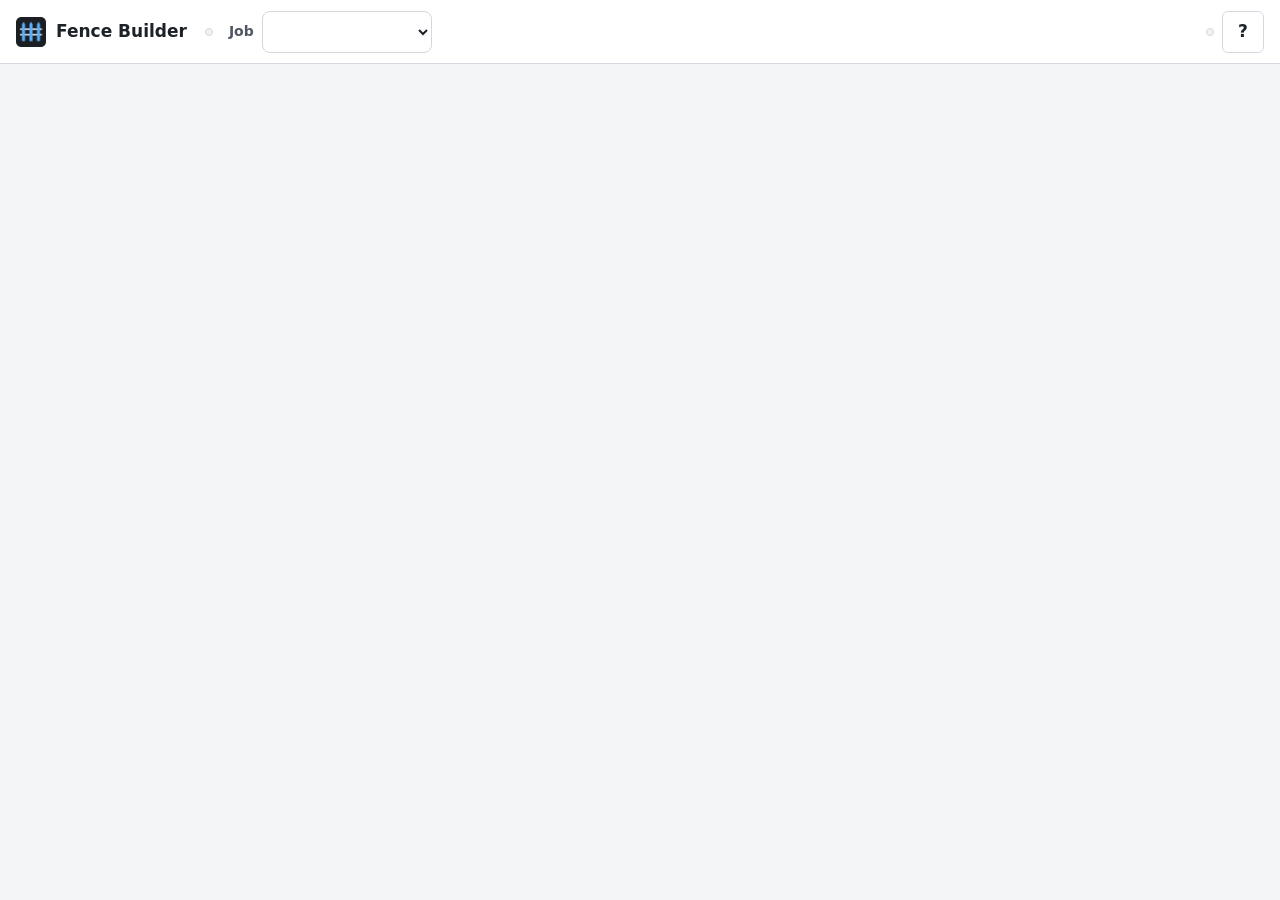
==== commit b775f3c3: "Looks: light by default, five looks in Settings, calmer header and map toolbar (work in progress) Co" ====
--- a/static/index.html
+++ b/static/index.html
@@ -6,10 +6,11 @@
 <title>Fence Builder</title>
 <link rel="icon" href="icon-256.png" type="image/png">
 <link rel="manifest" href="manifest.webmanifest">
-<meta name="theme-color" content="#1b1e22">
+<meta name="theme-color" content="#ffffff">
 <link rel="stylesheet" href="vendor/leaflet.css">
 <script type="importmap">{"imports":{"three":"./vendor/three.module.js","three/addons/":"./vendor/jsm/"}}</script>
 <link rel="stylesheet" href="app.css">
+<script src="look.js"></script>
 </head>
 <body>
 <header>
@@ -17,14 +18,16 @@
   <nav class="tabs" id="tabs" aria-label="Job pages"></nav>
   <label class="jobpick"><span>Job</span><select id="proj" aria-label="Job"></select></label>
   <button class="btn pri" id="newProj" hidden>+ New job</button>
+  <span id="status"></span>
   <div class="hright">
-    <span id="status"></span>
+    <span class="hlbl" aria-hidden="true">Setup</span>
     <nav class="tabs" id="tabs2" aria-label="Setup pages"></nav>
+    <button class="btn" id="bMe" hidden>Account</button>
     <button class="btn" id="bKeys" title="Keyboard shortcuts (?)" aria-label="Keyboard shortcuts">?</button>
   </div>
 </header>
 <div id="updbar" hidden></div>
-<div id="stale" hidden>The app has been updated. <button class="btn sm pri" onclick="location.reload()">Refresh to get the new version</button></div>
+<div id="stale" hidden>The app has been updated. <button class="btn sm pri" id="staleGo">Refresh to get the new version</button></div>
 <main>
   <section id="panel">
     <div id="body"></div>
@@ -32,27 +35,41 @@
   <aside id="side" aria-label="Fence setup"></aside>
   <div id="split" role="separator" aria-orientation="vertical" title="Drag to resize the map, double-click to reset"></div>
   <aside id="mapwrap" aria-label="Map">
-    <div id="mapbar">
-      <form id="search"><input id="q" type="search" placeholder="Search an address or place" aria-label="Search the map"><button class="btn">Go</button></form>
-      <span class="vsep"></span>
-      <button class="btn sm pri" id="bDraw" title="Draw a fence line (F)">Draw fence <kbd>F</kbd></button>
-      <button class="btn sm" id="bGate" title="Add a gate (G)">Add gate <kbd>G</kbd></button>
-      <button class="btn sm" id="bBrace" title="Add a brace (B)">Add brace <kbd>B</kbd></button>
-      <button class="btn sm" id="b3d" title="See the fence in 3D">3D view</button>
-      <span class="sp"></span>
-      <button class="btn sm" id="bHU" title="Undo (Ctrl+Z)" disabled>Undo</button>
-      <button class="btn sm" id="bHR" title="Redo (Ctrl+Y)" disabled>Redo</button>
-      <button class="btn sm" id="bRefresh" title="Recalculate with your latest prices, materials and fence types">Refresh</button>
-      <span class="maplbl">Show:</span><button class="btn sm" id="bRolls" title="Show each roll of the main wire laid along the fence, using the roll length set on the fence type">Rolls</button>
-      <button class="btn sm" id="bDims" title="Show the length of each stretch between braces, like dimensions on a drawing">Dimensions</button>
-      <button class="btn sm del" id="bClear" title="Remove every fence line drawn on the map for this job">Clear map</button>
-      <button class="btn sm" id="bLoc" title="Go to my location">My location</button>
-      <button class="btn sm" id="bOff" title="Save the map, aerial photo and LiDAR for an area, to use with no internet">Save area for offline</button>
+    <div id="mapbar" role="toolbar" aria-label="Map tools">
+      <div class="mgroup" role="group" aria-label="Draw">
+        <button class="btn pri" id="bDraw" title="Draw a fence line (F)">Draw fence <kbd>F</kbd></button>
+        <button class="btn" id="bGate" title="Add a gate (G)">Add gate <kbd>G</kbd></button>
+        <button class="btn" id="bBrace" title="Add a brace (B)">Add brace <kbd>B</kbd></button>
+      </div>
+      <div class="mgroup" role="group" aria-label="Undo and redo">
+        <button class="btn" id="bHU" title="Undo (Ctrl+Z)" disabled>Undo</button>
+        <button class="btn" id="bHR" title="Redo (Ctrl+Y)" disabled>Redo</button>
+      </div>
+      <div class="mgroup" role="group" aria-label="View">
+        <button class="btn" id="b3d" title="See the fence in 3D">3D view</button>
+        <details class="menu" id="mShow">
+          <summary class="btn" title="What to show along the fence lines">Show <i class="caret" aria-hidden="true"></i></summary>
+          <div class="menupop">
+            <p class="menuhead">Show on the map</p>
+            <button class="btn mitem check" id="bRolls" title="Show each roll of the main wire laid along the fence, using the roll length set on the fence type"><b>Rolls</b><span>Each roll of wire laid along the fence</span></button>
+            <button class="btn mitem check" id="bDims" title="Show the length of each stretch between braces, like dimensions on a drawing"><b>Dimensions</b><span>The length of each stretch between braces</span></button>
+          </div>
+        </details>
+        <details class="menu" id="mMore">
+          <summary class="btn" title="More map tools">More <i class="caret" aria-hidden="true"></i></summary>
+          <div class="menupop">
+            <button class="btn mitem" id="bRefresh" title="Recalculate with your latest prices, materials and fence types"><b>Refresh</b><span>Work it out again with your latest prices, materials and fence types</span></button>
+            <button class="btn mitem" id="bLoc" title="Go to my location"><b>My location</b><span>Move the map to where you are</span></button>
+            <button class="btn mitem" id="bOff" title="Save the map, aerial photo and LiDAR for an area, to use with no internet"><b>Save area for offline</b><span>Keep the map of an area to use with no internet</span></button>
+            <button class="btn mitem del" id="bClear" title="Remove every fence line drawn on the map for this job"><b>Clear map</b><span>Remove every fence line in this job</span></button>
+          </div>
+        </details>
+      </div>
+      <form id="search" role="search"><input id="q" type="search" placeholder="Find a place" title="Search an address or place" aria-label="Search the map for an address or place"><button class="btn">Go</button></form>
     </div>
     <div id="mapbox">
       <div id="map"></div>
       <div id="mapsum"></div>
-      <div id="undofab" hidden><button class="btn big" id="bU2" title="Undo the last change (Ctrl+Z)">↶ Undo</button><button class="btn big" id="bR2" title="Redo (Ctrl+Y)">Redo ↷</button></div>
       <div id="offbar" hidden></div>
       <div id="drawbar" hidden><span id="drawMsg"></span><button class="btn" id="bUndo">Undo last point</button><button class="btn pri" id="bFinish">Finish line</button><button class="btn" id="bCancel">Cancel</button></div>
     </div>
--- a/static/app.css
+++ b/static/app.css
@@ -1,33 +1,73 @@
-:root{color-scheme:light dark;
---bg:light-dark(#f4f5f6,#141619);--pan:light-dark(#fff,#1b1e22);--pan2:light-dark(#f3f4f6,#23272c);
---line:light-dark(#dcdfe3,#33383e);--ink:light-dark(#1c2024,#e4e6e8);--mut:light-dark(#646c75,#98a0a8);
---acc:light-dark(#1d5bb8,#7aa7ee);--accInk:light-dark(#fff,#0d1520);--red:light-dark(#b3261e,#f08a80);--ok:light-dark(#2b6e31,#7cc583);
+/* ---- the looks (Settings, Look and text size). look.js puts the one picked on this computer on <html data-theme>.
+   Light "Clean" unless something else was picked, whatever the computer's own dark setting is.
+   --bg page, --pan cards, --pan2 quiet fill, --line borders, --ink text, --mut quieter text, --acc the one accent
+   (main buttons, the active page, links), --accInk text on it, --accSoft/--accLine a light tint of it for selected things,
+   --hdr* the top bar, --warn* notes that need a look, --custBg a job's own price, --totBg the total box. ---- */
+:root,[data-theme="clean"]{color-scheme:light;
+--bg:#f4f5f7;--pan:#fff;--pan2:#f0f2f5;--line:#d3d8df;--ink:#1d2228;--mut:#4f5762;
+--acc:#1f5fbf;--accInk:#fff;--accSoft:#eaf1fb;--accLine:#b6cbea;--focus:#1f5fbf;
+--red:#b42318;--ok:#1f7a36;--switch:#1f7a36;
+--hdr:#fff;--hdrInk:#1d2228;--hdrMut:#4f5762;--hdrLine:#d3d8df;--hdrGrp:#f0f2f5;--hdrOn:#fff;--hdrOnInk:#16395f;--hdrMark:#1f5fbf;
+--warnInk:#7a4a00;--warnBg:#fff5d6;--warnLine:#e3c46a;--custBg:#fffaf0;--totBg:#f2f6fc;
+--grd:#dfe8d8;--grdLine:#8aa07a;--shadow:0 1px 2px #1018280f,0 1px 3px #1018281a;--bw:1px;
 --mark:#f5c518}
+[data-theme="warm"]{color-scheme:light;
+--bg:#f5f1e8;--pan:#fffdf9;--pan2:#f2ede3;--line:#d9cfbd;--ink:#2a251f;--mut:#5b5245;
+--acc:#3e5d80;--accInk:#fff;--accSoft:#eaeff4;--accLine:#b9c8d9;--focus:#3e5d80;
+--red:#a3311d;--ok:#3b6a2c;--switch:#3b6a2c;
+--hdr:#fbf8f1;--hdrInk:#2a251f;--hdrMut:#5b5245;--hdrLine:#d9cfbd;--hdrGrp:#f0eadf;--hdrOn:#fffdf9;--hdrOnInk:#2f4865;--hdrMark:#3e5d80;
+--warnInk:#774b00;--warnBg:#fbefcf;--warnLine:#dcc07a;--custBg:#fcf5e4;--totBg:#eef1f4;
+--grd:#e4e2cf;--grdLine:#9a9470;--shadow:0 1px 2px #3a2a100d,0 1px 3px #3a2a1017}
+[data-theme="ranch"]{color-scheme:light;
+--bg:#f2efe8;--pan:#fff;--pan2:#f1ece2;--line:#d4cbb9;--ink:#25221d;--mut:#575043;
+--acc:#1d6766;--accInk:#fff;--accSoft:#e2efed;--accLine:#a5cbc6;--focus:#1d6766;
+--red:#a23720;--ok:#36662a;--switch:#36662a;
+--hdr:#3d3125;--hdrInk:#f7f1e6;--hdrMut:#dccfba;--hdrLine:#6d5c48;--hdrGrp:#4b3e30;--hdrOn:#f7f1e6;--hdrOnInk:#2b2117;--hdrMark:#d9a441;
+--warnInk:#764800;--warnBg:#fbeecb;--warnLine:#d9bb72;--custBg:#fbf4e2;--totBg:#ecf3f1;
+--grd:#e2e3cc;--grdLine:#8f9466;--shadow:0 1px 2px #2a1d0d0f,0 1px 3px #2a1d0d1a}
+[data-theme="contrast"]{color-scheme:light;
+--bg:#fff;--pan:#fff;--pan2:#eeeeee;--line:#555;--ink:#000;--mut:#262626;
+--acc:#0a3a8c;--accInk:#fff;--accSoft:#dde7f7;--accLine:#0a3a8c;--focus:#000;
+--red:#9b0000;--ok:#0b5a19;--switch:#0b5a19;
+--hdr:#fff;--hdrInk:#000;--hdrMut:#262626;--hdrLine:#555;--hdrGrp:#eeeeee;--hdrOn:#fff;--hdrOnInk:#000;--hdrMark:#0a3a8c;
+--warnInk:#5a3700;--warnBg:#fff0c4;--warnLine:#7d5a00;--custBg:#fff6dc;--totBg:#eef3fb;
+--grd:#dfe8d8;--grdLine:#4c6a3c;--shadow:none;--bw:2px}
+[data-theme="dark"]{color-scheme:dark;
+--bg:#16191d;--pan:#1e2227;--pan2:#262b31;--line:#3a4149;--ink:#e5e7ea;--mut:#aab2bb;
+--acc:#6d9ad6;--accInk:#0c1420;--accSoft:#22314a;--accLine:#3e5779;--focus:#8db2e6;
+--red:#f0897f;--ok:#7cc583;--switch:#4f9a5a;
+--hdr:#111316;--hdrInk:#e5e7ea;--hdrMut:#aab2bb;--hdrLine:#353b43;--hdrGrp:#1b1f24;--hdrOn:#2a3442;--hdrOnInk:#f2f5f8;--hdrMark:#6d9ad6;
+--warnInk:#f0c060;--warnBg:#3a3210;--warnLine:#6b5a1c;--custBg:#2b2613;--totBg:#1d2836;
+--grd:#243024;--grdLine:#4f6a4f;--shadow:0 1px 3px #0006}
 *{box-sizing:border-box;min-width:0}
 html,body{height:100%}
 body{margin:0;background:var(--bg);color:var(--ink);font:14px/1.45 system-ui,-apple-system,"Segoe UI",Roboto,sans-serif;display:flex;flex-direction:column;overflow:hidden}
 button,input,select,textarea{font:inherit;color:inherit}
-header{display:flex;align-items:center;min-height:64px;flex:none;padding:0 16px;gap:4px;background:light-dark(#eef1f4,#0f1114);border-bottom:2px solid var(--acc);box-shadow:0 2px 8px #0003;flex-wrap:wrap}
-header h1{font-size:19px;font-weight:700;margin:0 18px 0 4px;display:flex;align-items:center;gap:10px;white-space:nowrap}
-header h1::before{content:'';width:28px;height:28px;background:url(icon-256.png) center/contain no-repeat;flex:none}
-header nav.tabs{position:static;padding:8px 0;background:none;border:0;gap:6px;align-items:center;overflow:visible;flex-wrap:wrap}
-header nav.tabs button{padding:10px 18px;min-height:44px;font-size:15px;font-weight:600;color:var(--ink);background:var(--pan);border:1px solid var(--line);border-radius:6px;white-space:nowrap}
-header nav.tabs button:hover{border-color:var(--acc);color:var(--ink)}
-header nav.tabs button.on{background:var(--acc);color:var(--accInk);border-color:var(--acc);box-shadow:0 2px 6px #0004}
+/* the top bar: the app's name, the job pages and the job picker on the left, the setup pages on the right */
+header{display:flex;align-items:center;min-height:64px;flex:none;padding:8px 16px;gap:8px 12px;background:var(--hdr);color:var(--hdrInk);border-bottom:1px solid var(--hdrLine);box-shadow:var(--shadow);flex-wrap:wrap}
+header h1{font-size:18px;font-weight:700;margin:0 6px 0 0;display:flex;align-items:center;gap:10px;white-space:nowrap;color:var(--hdrInk)}
+header h1::before{content:'';width:30px;height:30px;background:url(icon-256.png) center/contain no-repeat;flex:none}
+header nav.tabs{position:static;display:flex;padding:3px;background:var(--hdrGrp);border:1px solid var(--hdrLine);border-radius:10px;gap:2px;align-items:center;overflow:visible;flex-wrap:wrap}
+header nav.tabs button{padding:0 16px;min-height:42px;font-size:15px;font-weight:600;color:var(--hdrInk);background:transparent;border:0;border-radius:8px;white-space:nowrap;position:relative}
+header nav.tabs button:hover{background:var(--hdrOn);color:var(--hdrOnInk);opacity:.92}
+header nav.tabs button.on{background:var(--hdrOn);color:var(--hdrOnInk);box-shadow:var(--shadow),inset 0 -3px 0 var(--hdrMark);opacity:1}
+header nav.tabs button.on:hover{opacity:1}
+header .btn{background:transparent;color:var(--hdrInk);border:1px solid var(--hdrLine)}
+header .btn:hover{background:var(--hdrGrp)}
+header .btn.pri{background:var(--acc);color:var(--accInk);border-color:var(--acc)}
 #updbar{flex:none;display:flex;gap:10px;align-items:center;justify-content:center;flex-wrap:wrap;padding:6px 16px;background:var(--ok);color:#fff;font-weight:500}
 #updbar[hidden]{display:none}#updbar .btn{background:var(--pan);color:var(--ink);border-color:var(--pan)}#updbar a{color:#fff}
-#stale{flex:none;display:flex;gap:10px;align-items:center;justify-content:center;padding:6px 16px;background:var(--acc);color:var(--accInk);font-weight:500}
+#stale{flex:none;display:flex;gap:10px;align-items:center;justify-content:center;padding:6px 16px;background:var(--accSoft);color:var(--ink);border-bottom:1px solid var(--accLine);font-weight:600}
 #stale[hidden]{display:none}
-#stale .btn{background:var(--pan);color:var(--ink);border-color:var(--pan)}
-.warn{color:light-dark(#8a5a00,#f0c060)}
-.warnbox{background:light-dark(#fff4d6,#3a3210);border-color:light-dark(#e2c66a,#6b5a1c)}
-tr.custp td{background:light-dark(#fffaf0,#2b2613)}
-.tag.warnt{color:light-dark(#8a5a00,#f0c060);border-color:currentColor}
+.warn{color:var(--warnInk)}
+.warnbox{background:var(--warnBg);border-color:var(--warnLine)}
+tr.custp td{background:var(--custBg)}
+.tag.warnt{color:var(--warnInk);border-color:currentColor}
 .printonly{display:none}
 @media print{.printonly{display:inline}}
 .crewc{display:inline-flex;align-items:center;gap:6px;border:1px solid var(--line);border-radius:4px;padding:4px 10px;background:var(--pan);cursor:pointer}
 .crewc.on{border-color:var(--acc)}.crewc input{width:16px;height:16px}
-span.up{color:light-dark(#b3261e,#f08a80)}span.down{color:var(--ok)}
+span.up{color:var(--red)}span.down{color:var(--ok)}
 .grab{margin:0 0 12px}.grab summary{cursor:pointer}
 .mrow{display:flex;gap:10px;align-items:center}
 .mpic{flex:none;object-fit:contain;background:#fff;border:1px solid var(--line);border-radius:4px}
@@ -41,16 +81,17 @@
 table.ed td select[data-f="ftw.look"]{min-width:120px}td.ord .btn{display:block;min-height:20px;height:20px;font-size:11px}
 .alts{margin-top:4px;display:flex;flex-wrap:wrap;gap:6px;align-items:center}.chip{border:1px solid var(--line);border-radius:10px;padding:0 8px;background:var(--pan2)}
 .altpick{width:auto!important;min-height:26px!important;font-size:12px}
-.savebar{display:flex;gap:8px;align-items:center;flex-wrap:wrap;background:light-dark(#fff4d6,#3a3210);border:1px solid light-dark(#e2c66a,#6b5a1c);border-radius:4px;padding:8px 10px;margin:0 0 12px;position:sticky;top:0;z-index:4}
+.savebar{display:flex;gap:8px;align-items:center;flex-wrap:wrap;background:var(--warnBg);border:1px solid var(--warnLine);border-radius:8px;padding:8px 10px;margin:0 0 12px;position:sticky;top:0;z-index:4}
 .lnk{font-variant-numeric:tabular-nums}
 .vsep{width:2px;align-self:center;height:28px;background:var(--line);margin:0 8px;flex:none}
-.hright{margin-left:auto;display:flex;align-items:center;gap:8px;padding-left:16px}
-#newProj[hidden]{display:none!important}header .jobpick{margin-left:12px}#status{font-size:13px}
-#tabs2 button{background:transparent}#tabs2 button.on{background:var(--acc)}
+.hright{margin-left:auto;display:flex;align-items:center;gap:8px;flex-wrap:wrap;justify-content:flex-end}
+#newProj[hidden]{display:none!important}header .jobpick{margin-left:4px}
+#tabs2 button{font-size:14.5px;padding:0 13px}
 body.pg-lib .jobpick,body.pg-lib #newProj{display:none}
-.jobpick{display:flex;align-items:center;gap:8px;font-size:14px;font-weight:600;color:var(--mut)}
-.hright .btn{min-height:40px;padding:0 16px;font-size:14px;font-weight:600}
-.jobpick select{font-weight:600;font-size:14px;color:var(--ink);min-width:180px;min-height:40px}
+.jobpick{display:flex;align-items:center;gap:8px;font-size:14px;font-weight:600;color:var(--hdrMut)}
+.hright .btn{min-height:42px;padding:0 14px;font-size:14px;font-weight:600}
+#bKeys{min-width:42px;padding:0;font-size:17px}
+.jobpick select{font-weight:600;font-size:15px;color:var(--ink);background:var(--pan);border-color:var(--hdrLine);min-width:170px;min-height:42px;border-radius:8px}
 .phead{display:flex;justify-content:space-between;align-items:flex-end;gap:16px;flex-wrap:wrap;margin:0 0 16px}
 .phead h1{font-size:20px;font-weight:600;margin:0}
 .phead p{margin:2px 0 0;color:var(--mut);max-width:70ch}
@@ -69,7 +110,7 @@
 table.mats td:nth-child(5){max-width:260px}
 table.mats td:first-child{min-width:230px}
 header select{width:auto;max-width:240px}
-#status{font-size:13px;color:var(--mut);white-space:nowrap}
+#status{font-size:14px;color:var(--hdrMut);white-space:nowrap}#status:empty{display:none}
 main{flex:1;display:grid;grid-template-columns:minmax(0,1fr);min-height:0}
 body.pg-build main{grid-template-columns:min(420px,45%) minmax(0,1fr)}
 #side{display:none;overflow:auto;min-height:0;border-right:1px solid var(--line);padding:14px 14px 40px}
@@ -100,7 +141,7 @@
 .setmenu{display:flex;flex-direction:column;gap:6px;position:sticky;top:0}
 .setnav{display:flex;flex-direction:column;align-items:flex-start;gap:2px;text-align:left;padding:10px 14px;background:var(--pan);border:1px solid var(--line);border-radius:6px;color:var(--ink);cursor:pointer}
 .setnav b{font-size:16px}.setnav span{font-size:13.5px;color:var(--mut)}.setnav:hover{background:var(--pan2)}
-.setnav.on{background:var(--acc);border-color:var(--acc);color:var(--accInk)}.setnav.on span{color:inherit;opacity:.85}
+.setnav.on{background:var(--accSoft);border-color:var(--accLine);box-shadow:inset 4px 0 0 var(--acc);color:var(--ink)}.setnav.on span{color:var(--mut)}
 .setbody{background:var(--pan);border:1px solid var(--line);border-radius:6px;padding:18px 22px 22px}
 .setbody h2{font-size:20px;margin:0 0 4px}.setbody h3{font-size:16px;margin:22px 0 4px}.setbody .lead{margin:0 0 16px;font-size:15px;max-width:62ch}
 .setbody .note{margin:16px 0 0;font-size:14px}.setfield{max-width:360px;margin:0 0 12px}.setfield input,.setfield select{min-height:42px;font-size:15px}
@@ -112,11 +153,11 @@
 .switch input{position:absolute;opacity:0;width:64px;height:34px;margin:0;cursor:pointer}
 .switch i{width:64px;height:34px;border-radius:17px;background:var(--line);position:relative;transition:background .15s;flex:none}
 .switch i::after{content:"";position:absolute;top:3px;left:3px;width:28px;height:28px;border-radius:50%;background:#fff;box-shadow:0 1px 3px #0006;transition:left .15s}
-.switch input:checked+i{background:var(--ok)}.switch input:checked+i::after{left:33px}
-.switch input:focus-visible+i{outline:3px solid var(--acc);outline-offset:2px}
+.switch input:checked+i{background:var(--switch)}.switch input:checked+i::after{left:33px}
+.switch input:focus-visible+i{outline:3px solid var(--focus);outline-offset:2px}
 .switch em{font-style:normal;font-weight:700;font-size:15px;min-width:28px}.setcheck b{display:block;font-size:15px}.setcheck span span{display:block;color:var(--mut);font-size:14px;margin-top:2px}
 .sizepick{display:flex;gap:10px;flex-wrap:wrap}.sizebtn{display:flex;flex-direction:column;align-items:center;justify-content:center;gap:4px;width:130px;height:100px;background:var(--pan);border:2px solid var(--line);border-radius:8px;color:var(--ink);cursor:pointer}
-.sizebtn b{font-size:15px}.sizebtn.on{border-color:var(--acc);background:var(--pan2);box-shadow:inset 0 0 0 1px var(--acc)}
+.sizebtn b{font-size:15px}.sizebtn.on{border-color:var(--acc);background:var(--accSoft);box-shadow:inset 0 0 0 1px var(--acc)}
 .crewlist{display:flex;flex-direction:column;gap:8px}.crewrow{display:grid;grid-template-columns:1fr 1fr 130px auto;gap:10px;align-items:end;padding:10px 0;border-bottom:1px solid var(--line)}
 .crewrow input{min-height:42px;font-size:15px}
 .setbody .offrow{padding:10px 12px}
@@ -139,7 +180,7 @@
 .bill.final td{vertical-align:middle}
 .bill.final td b{font-size:16px}.bill.final .small{font-size:14px;line-height:1.4}
 .bill.final .buyq{width:1%;text-align:center;white-space:nowrap}
-.qbadge{display:inline-flex;flex-direction:column;align-items:center;justify-content:center;min-width:64px;padding:6px 10px;border:2px solid var(--acc);border-radius:8px;background:var(--pan2);line-height:1.1}
+.qbadge{display:inline-flex;flex-direction:column;align-items:center;justify-content:center;min-width:64px;padding:6px 10px;border:2px solid var(--accLine);border-radius:8px;background:var(--accSoft);line-height:1.1}
 .qbadge b{font-size:26px!important;font-weight:800;font-variant-numeric:tabular-nums;color:var(--ink)}
 .qbadge span{font-size:13px;color:var(--mut);margin-top:2px}
 .bill.final tfoot td{font-size:16px;padding:8px 10px}.bill.final tfoot tr.tot td{font-size:22px;font-weight:700;padding-top:14px}
@@ -157,15 +198,15 @@
 .seg{display:flex}.seg .btn{min-height:44px;padding:0 16px;font-size:15px;border-radius:0}.seg .btn:first-child{border-radius:6px 0 0 6px}.seg .btn:last-child{border-radius:0 6px 6px 0}
 .stagechips{display:flex;gap:8px;flex-wrap:wrap;margin:0 0 16px}
 .stagechip{display:flex;flex-direction:column;align-items:flex-start;gap:2px;padding:8px 14px;min-width:130px;background:var(--pan);border:1px solid var(--line);border-radius:6px;color:var(--ink);cursor:pointer;text-align:left}
-.stagechip b{font-size:15px}.stagechip span{font-size:13px;color:var(--mut)}.stagechip.on{border-color:var(--acc);box-shadow:inset 0 0 0 1px var(--acc)}.stagechip:hover{background:var(--pan2)}
+.stagechip b{font-size:15px}.stagechip span{font-size:13px;color:var(--mut)}.stagechip.on{border-color:var(--acc);background:var(--accSoft);box-shadow:inset 0 0 0 1px var(--acc)}.stagechip:hover{background:var(--pan2)}
 .colhelp{margin:-6px 4px 10px}
 .jobgrid{display:grid;grid-template-columns:repeat(auto-fill,minmax(260px,1fr));gap:12px}
 .job{font-size:14px;line-height:1.5}.job>div{overflow-wrap:anywhere}
-.jobname{all:unset;cursor:pointer;font-size:16px;font-weight:700;display:block;margin-bottom:2px}.jobname:hover{text-decoration:underline}.jobname:focus-visible{outline:2px solid var(--acc)}
+.jobname{all:unset;cursor:pointer;font-size:16px;font-weight:700;display:block;margin-bottom:2px}.jobname:hover{text-decoration:underline}.jobname:focus-visible{outline:3px solid var(--focus);outline-offset:2px}
 .job .when{margin-top:4px;font-weight:600}
 .jobnums{display:flex;justify-content:space-between;align-items:baseline;margin-top:8px;padding-top:8px;border-top:1px solid var(--line)}.jobnums b{font-size:16px}
-.newjob{display:flex;flex-direction:column;align-items:center;justify-content:center;gap:2px;width:100%;min-height:110px;margin:0 0 8px;padding:14px;border:2px dashed var(--acc);border-radius:6px;background:transparent;color:var(--acc);cursor:pointer;text-align:center}
-.newjob:hover{background:var(--pan);border-style:solid}.newjob:focus-visible{outline:3px solid var(--acc);outline-offset:2px}
+.newjob{display:flex;flex-direction:column;align-items:center;justify-content:center;gap:2px;width:100%;min-height:110px;margin:0 0 8px;padding:14px;border:2px dashed var(--accLine);border-radius:10px;background:transparent;color:var(--acc);cursor:pointer;text-align:center}
+.newjob:hover{background:var(--accSoft);border-color:var(--acc)}.newjob:focus-visible{outline:3px solid var(--focus);outline-offset:2px}
 .newjob .plus{font-size:34px;line-height:1;font-weight:400}.newjob b{font-size:18px}.newjob span:last-child{font-size:14px;color:var(--mut)}
 .newjob.wide{min-height:64px;flex-direction:row;gap:12px;margin:0 0 12px}.newjob.wide .plus{font-size:28px}
 .jobbtns .btn.back{color:var(--mut)}
@@ -178,7 +219,7 @@
 .stepper{display:grid;grid-template-columns:repeat(4,1fr);gap:8px;margin:0 0 16px}
 .step{display:flex;flex-direction:column;align-items:flex-start;gap:2px;text-align:left;padding:10px 12px;background:var(--pan);border:1px solid var(--line);border-radius:6px;color:var(--ink);cursor:pointer}
 .step b{font-size:15px}.step span{font-size:12px;color:var(--mut)}.step.past{background:var(--pan2)}.step.past b::after{content:" ✓";color:var(--ok)}
-.step.on{background:var(--acc);border-color:var(--acc);color:var(--accInk)}.step.on span{color:inherit;opacity:.85}
+.step.on{background:var(--accSoft);border-color:var(--acc);box-shadow:inset 0 -4px 0 var(--acc);color:var(--ink)}.step.on span{color:var(--mut)}
 .jobcols{display:grid;grid-template-columns:repeat(auto-fit,minmax(340px,1fr));gap:14px}
 .jobcols .card{background:var(--pan);border:1px solid var(--line);border-radius:6px;padding:14px 16px}.jobcols .card.wide{grid-column:1/-1}
 .jobcols input{min-height:40px}.jobcols input[type=number]{text-align:left}
@@ -193,7 +234,7 @@
 header,#panel,#side,dialog,#drawbar,#mapbar,#toast{zoom:var(--tz,1)}
 .board{display:grid;grid-template-columns:repeat(4,minmax(230px,1fr));gap:12px;align-items:start;overflow-x:auto}
 .col{background:var(--pan2);border:1px solid var(--line);border-radius:6px;padding:8px;min-height:240px}
-.col.over{outline:2px solid var(--acc)}
+.col.over{outline:3px solid var(--acc);background:var(--accSoft)}
 .col h3{margin:2px 4px 10px;display:flex;justify-content:space-between}
 .job{background:var(--pan);border:1px solid var(--line);border-radius:4px;padding:10px;margin-bottom:8px;cursor:grab}
 .job.cur{border-color:var(--acc)}
@@ -234,10 +275,10 @@
 .btn{border:1px solid var(--line);background:var(--pan);border-radius:4px;padding:0 12px;min-height:32px;cursor:pointer;font-weight:500;display:inline-flex;align-items:center;gap:6px;justify-content:center;white-space:nowrap}
 .btn:hover{background:var(--pan2)}
 .btn:disabled{opacity:.6;cursor:default}
-.btn:focus-visible,input:focus-visible,select:focus-visible,textarea:focus-visible,nav.tabs button:focus-visible{outline:2px solid var(--acc);outline-offset:1px}
+.btn:focus-visible,input:focus-visible,select:focus-visible,textarea:focus-visible,nav.tabs button:focus-visible,summary:focus-visible,.setnav:focus-visible,.step:focus-visible,.stagechip:focus-visible,.sizebtn:focus-visible,.lookbtn:focus-visible,.tli:focus-visible,.lnk:focus-visible{outline:3px solid var(--focus);outline-offset:2px}
 .btn.pri{background:var(--acc);color:var(--accInk);border-color:var(--acc)}
 .btn.pri:hover{filter:brightness(1.08)}
-.btn.on{background:var(--ink);color:var(--pan);border-color:var(--ink)}
+.btn.on{background:var(--accSoft);color:var(--ink);border-color:var(--acc);box-shadow:inset 0 0 0 1px var(--acc)}
 .btn.sm{min-height:28px;padding:0 8px;font-size:13px}
 .btn.del{color:var(--red)}
 .btn.x{min-height:28px;width:28px;padding:0;border-color:transparent;background:none;color:var(--mut);font-size:16px}
@@ -321,7 +362,7 @@
 @container (max-width:700px){.bshape{grid-template-columns:minmax(0,1fr)}}
 .bsvg{display:block;width:100%;max-height:260px;background:var(--pan2);border:1px solid var(--line);border-radius:4px}
 .bsvg text{font:11px system-ui,sans-serif;fill:var(--ink)}.bsvg text.mu{fill:var(--mut)}
-.bsvg .gr{fill:light-dark(#dfe8d8,#243024)}.bsvg .gl{stroke:light-dark(#8aa07a,#4f6a4f);stroke-width:1.5}
+.bsvg .gr{fill:var(--grd)}.bsvg .gl{stroke:var(--grdLine);stroke-width:1.5}
 .bsvg .bw{stroke:var(--mut);stroke-width:1;stroke-dasharray:4 3}.bsvg .dm{stroke:var(--mut);stroke-width:1}
 .sec .g3{align-items:end}
 .cards{display:grid;grid-template-columns:repeat(auto-fill,minmax(330px,1fr));gap:12px;align-items:start}
@@ -341,7 +382,7 @@
 .sum .tot b{color:var(--acc)}
 .box{background:var(--pan);border:1px solid var(--line);border-radius:4px}
 .card{border:1px solid var(--line);border-radius:4px;padding:12px;margin:8px 0;background:var(--pan)}
-.dot{display:inline-block;width:10px;height:10px;border-radius:2px;flex:none;vertical-align:-1px;margin-right:6px}
+.dot{display:inline-block;width:10px;height:10px;border-radius:2px;flex:none;vertical-align:-1px;margin-right:6px;box-shadow:inset 0 0 0 1px #0004}
 .grow{flex:1}
 .num{font-variant-numeric:tabular-nums;white-space:nowrap;text-align:right}
 label.f{display:block;font-size:12px;color:var(--mut);margin:8px 0 2px}
@@ -373,7 +414,7 @@
 .prof{background:var(--pan2);border-radius:4px;padding:8px;margin:10px 0}
 .sum.stale,.sum.stale+.prof{opacity:.6}
 .prof svg{display:block;width:100%;height:110px}
-.prof .pf{fill:light-dark(#1d5bb822,#7aa7ee22)}.prof .pl{fill:none;stroke:var(--acc);stroke-width:2;vector-effect:non-scaling-stroke}
+.prof .pf{fill:var(--accSoft)}.prof .pl{fill:none;stroke:var(--acc);stroke-width:2;vector-effect:non-scaling-stroke}
 .pax{display:flex;justify-content:space-between;font-size:12px;color:var(--mut)}
 .nodes tr.on td{background:var(--pan2)}
 .it{display:grid;grid-template-columns:minmax(0,1.2fr) minmax(0,1fr) auto auto;gap:6px;align-items:center;margin:6px 0}
@@ -403,7 +444,6 @@
 #v3d .btn.on{background:#e4e6e8;color:#1b1e22}
 #v3d .v3counts{color:#98a0a8}
 /* ---- easier to read and to click: bigger text, darker grey, bigger buttons ---- */
-:root{--mut:light-dark(#4f5760,#b0b7be)}
 body{font-size:15px}
 .small{font-size:13.5px}
 .err{font-size:14px}
@@ -429,16 +469,16 @@
 .runs input,.runs select,.altpick{min-height:36px!important}
 label.row{flex-wrap:nowrap;align-items:flex-start;gap:10px}label.row input[type=checkbox]{flex:none;margin-top:2px}
 .sum span{font-size:13.5px}
-.sum .tot{background:light-dark(#e8f0fb,#1d2836)}.sum .tot b{font-size:22px}
+.sum .tot{background:var(--totBg)}.sum .tot b{font-size:22px}
 .step span,.stagechip span{font-size:14px}
 #keys td{font-size:14px}
 #toast{font-size:16px;padding:12px 20px;border-radius:6px;bottom:32px;box-shadow:0 4px 16px #0006}
 #mapbar .btn.sm{min-height:36px}
 .maplbl{font-size:13.5px;color:var(--mut);font-weight:600;margin-left:4px}
-details.help{margin:8px 0 0}details.help summary{color:var(--acc);font-size:14px;font-weight:600;padding:6px 0}details.help p{margin:4px 0 0}
+details.help{margin:8px 0 0}details.help summary{color:var(--acc);text-decoration:underline;text-underline-offset:3px;font-size:14px;font-weight:600;padding:6px 0}details.help p{margin:4px 0 0}
 details.more>summary{padding:4px 0}
 .stp{display:flex;align-items:center;gap:10px;font-size:18px;margin:22px 0 10px}
-.stpn{display:inline-flex;align-items:center;justify-content:center;width:30px;height:30px;border-radius:50%;background:var(--acc);color:var(--accInk);font-size:16px;flex:none}
+.stpn{display:inline-flex;align-items:center;justify-content:center;width:32px;height:32px;border-radius:50%;background:var(--accSoft);color:var(--acc);border:2px solid var(--accLine);font-size:16px;font-weight:700;flex:none}
 #side .sum>div{padding:14px 18px}#side .sum b{font-size:30px;font-weight:700}#side .sum span{font-size:17px;margin-bottom:4px}#side .sum .tot b{font-size:30px}
 #side .sumbtns .btn{min-height:50px;font-size:17px;font-weight:600}
 .savebar .btn{min-height:38px}.savebar>.grow{flex:1 1 240px}
@@ -450,14 +490,13 @@
 .bedit{background:var(--pan);border:1px solid var(--line);border-radius:6px;padding:14px 16px}
 @media print{header,#mapwrap,nav.tabs,.noprint,#toast{display:none!important}body,main,#panel{display:block;overflow:visible;height:auto;background:#fff;color:#000}.runs input,.runs select{border:0;padding:0;appearance:none}}
 /* ---- how-to cards, undo on the map, add-material choices, the job's actuals ---- */
-.tipcard{display:flex;gap:16px;align-items:flex-start;justify-content:space-between;background:light-dark(#eaf2fc,#16243a);border:1px solid light-dark(#a9c7ea,#2c4a73);border-left:6px solid var(--acc);border-radius:8px;padding:12px 16px;margin:0 0 16px;font-size:15px}
+.tipcard{display:flex;gap:16px;align-items:flex-start;justify-content:space-between;margin:0 0 16px;font-size:15px}
 .tipcard ol{margin:6px 0 0;padding-left:22px}.tipcard li{margin:3px 0}.tipcard .btn{flex:none}
-#undofab{position:absolute;z-index:650;top:10px;left:50%;transform:translateX(-50%);display:flex;gap:8px}
-#undofab[hidden]{display:none}
-#undofab .btn{box-shadow:0 2px 12px #0005;font-size:17px;padding:9px 18px;min-height:44px}
-.addpick{display:flex;flex-direction:column;gap:10px;width:min(540px,80vw)}
+.addpick{display:flex;flex-direction:column;gap:10px;width:100%}
+#askDlg.addmat{width:min(560px,94vw);overflow-x:hidden}
+.addopt,.addopt b,.addopt span{white-space:normal;overflow-wrap:anywhere;min-width:0}
 .addopt{text-align:left;display:flex;flex-direction:column;gap:3px;padding:14px 18px;border:1px solid var(--line);border-radius:8px;background:var(--pan2);color:var(--ink);font:inherit;cursor:pointer}
-.addopt:hover,.addopt:focus-visible{border-color:var(--acc);outline:2px solid var(--acc);outline-offset:-1px}
+.addopt:hover,.addopt:focus-visible{border-color:var(--acc);background:var(--accSoft);outline:2px solid var(--acc);outline-offset:-1px}
 .addopt b{font-size:17px}.addopt span{color:var(--mut);font-size:14px}
 .stepbox>summary,.linesbox>summary,.actual>summary,details.sub>summary{cursor:pointer;list-style:none}
 .stepbox>summary::-webkit-details-marker,.linesbox>summary::-webkit-details-marker,.actual>summary::-webkit-details-marker{display:none}
@@ -521,3 +560,183 @@
   body.quoting .qpage{box-shadow:none;width:auto;min-height:0;padding:0;margin:0}
 }
 @page{size:letter;margin:.55in}
+
+/* ---------- sign-in page and the admin's accounts page (shared server) ---------- */
+input[type=password],input:not([type]){color:var(--ink);width:100%;border:1px solid var(--line);border-radius:4px;background:var(--pan);padding:4px 8px;min-height:38px}
+#bMe{font-weight:600;max-width:200px;overflow:hidden;text-overflow:ellipsis}#bMe[hidden]{display:none}
+body.page{display:block;overflow:auto;height:auto;min-height:100%}
+body.signin{display:flex;flex-direction:column;align-items:center;justify-content:flex-start;padding:6vh 16px 40px}
+.authbox{width:100%;max-width:480px;background:var(--pan);border:1px solid var(--line);border-radius:10px;padding:28px 28px 20px;box-shadow:0 4px 24px #0003;font-size:17px}
+.authbox .brand{display:flex;align-items:center;gap:12px;font-size:26px;margin:0 0 18px}
+.authbox .brand::before{content:'';width:40px;height:40px;background:url(icon-256.png) center/contain no-repeat}
+.authbox h2{font-size:22px;margin:4px 0 6px}
+.authbox .lead{font-size:17px;margin:0 0 10px}
+.authbox label.f,.page dialog label.f,.page legend.f{font-size:16px;color:var(--ink);font-weight:600;margin:16px 0 6px}
+.authbox input:not([type=checkbox]):not([type=radio]){min-height:52px;font-size:19px;padding:6px 12px;border-radius:6px}
+.authbox .small{font-size:15px}
+.authbox code{font-size:14px}
+.authbox .err{font-size:17px;font-weight:600;margin:14px 0 0}
+.check{display:flex;gap:10px;align-items:flex-start;margin:16px 0 4px;font-size:17px;cursor:pointer;line-height:1.35}
+.check input{width:22px;height:22px;flex:none;margin-top:2px}
+.btn.wide{width:100%;margin-top:18px;min-height:56px;font-size:19px}
+.authbox .note{font-size:15px}
+body.admin header{position:sticky;top:0;z-index:5;gap:12px}
+body.admin .htitle{font-size:19px;font-weight:600;color:var(--mut)}
+body.admin .hright{margin-left:auto;display:flex;gap:8px}
+.adminwrap{max-width:1200px;margin:0 auto;padding:16px;font-size:15px}
+.apanel{padding:16px 20px;margin:0 0 16px}
+.apanel h2{margin:4px 0 8px;font-size:21px}
+.apanel h3{margin:18px 0 4px}
+table.ptable{width:100%;border-collapse:collapse}
+table.ptable th,table.ptable td{text-align:left;padding:8px;border-bottom:1px solid var(--line);vertical-align:top}
+table.ptable th{font-size:13px;color:var(--mut);font-weight:600}
+.pbtns{display:flex;flex-wrap:wrap;gap:6px}
+.tag.okt{color:var(--ok);border-color:currentColor}
+.page .tag{font-size:13px;padding:1px 6px;display:inline-block}
+.page dialog{max-width:560px;width:calc(100vw - 32px);font-size:16px;border:1px solid var(--line);border-radius:8px;background:var(--pan);color:var(--ink);padding:20px}
+.page dialog::backdrop{background:#0008}
+.page dialog .err{font-size:15px;font-weight:600}
+.page dialog select{min-height:44px;font-size:16px}
+.page dialog input:not([type=radio]){min-height:44px;font-size:17px}
+fieldset.how{border:0;padding:0;margin:8px 0 0}
+p.secret{font:600 22px/1.3 ui-monospace,Consolas,monospace;background:var(--pan2);border:1px solid var(--line);border-radius:6px;padding:12px;word-break:break-all;user-select:all}
+#events{max-height:480px;overflow:auto}
+@media (max-width:760px){table.ptable thead{display:none}table.ptable tr{display:block;border-bottom:1px solid var(--line);padding:6px 0}table.ptable td{display:block;border:0;padding:3px 0}}
+.autobox{background:var(--pan);border:1px solid var(--line);border-radius:6px;padding:4px 12px;margin:0 0 10px}
+.autobox>summary{cursor:pointer;padding:8px 0;font-size:15px}
+.autobox .sidecross{background:none;border:0;border-top:1px solid var(--line);border-radius:0;margin:0;padding:8px 0!important}
+/* the ground along a fence line (68-ground.js) */
+.ground{padding:6px 12px 10px}
+.ground .gline{display:flex;flex-wrap:wrap;gap:2px 12px;padding:7px 0;border-bottom:1px solid var(--line)}
+.ground .gline>b{flex:0 0 140px}
+.ground .gline>span{flex:1 1 220px;min-width:0}
+.ground .gline .btn{margin-left:4px}
+.ground details.help{margin-top:6px}
+table.gsoil{width:100%;border-collapse:collapse}table.gsoil td{padding:5px 4px;border-bottom:1px solid var(--line);vertical-align:top}
+.gleg{background:var(--pan);color:var(--ink);border:1px solid var(--line);border-radius:6px;padding:6px 10px;max-width:280px;font-size:13px;line-height:1.35;box-shadow:0 1px 4px #0003}
+.gleg[hidden]{display:none}.gleg div+div{margin-top:4px}
+/* the ground a closed fence line goes around */
+.arealbl span{position:absolute;transform:translate(-50%,-50%);white-space:nowrap;text-align:center;background:#000b;color:#fff;font:500 12px/1.3 system-ui,sans-serif;padding:4px 10px;border-radius:8px;pointer-events:none}.arealbl b{font-size:15px}
+.areanote{display:block;margin-top:4px;font-size:14px}.est .sum .areanote{font-size:15px;color:var(--mut)}
+.areabox{display:inline-flex;flex-direction:column;margin:10px 0 0;padding:8px 14px;border:1px solid var(--line);border-radius:6px;background:var(--pan2)}.areabox b{font-size:22px}.areabox span{font-size:13px;color:var(--mut)}
+/* ---------- calmer layout (1.9): one page width, the same cards everywhere, quieter colour ---------- */
+:root{--r:8px}
+.box,.card,.sec,.sum,.note,.tcard,.setbody,.setnav,.step,.stagechip,.jobcols .card,.col,.job,.autobox,.sidecross,.bedit,.tli.on{border-radius:var(--r)}
+.box,.card,.sec,.sum,.tcard,.setbody,.jobcols .card,.job,.autobox,.bedit,.stagechip,.step,.setnav,.tipcard{box-shadow:var(--shadow)}
+#body{padding:24px 32px 72px;max-width:1440px}
+#panel{background:var(--bg)}
+/* buttons at least 40px tall, boxes to type in the same */
+.btn{min-height:40px}.btn.sm,.est .btn.sm{min-height:40px}.btn.x{min-height:40px;width:40px}
+input[type=text],input[type=number],input[type=url],input[type=search],input[type=tel],input[type=email],input[type=date],input[type=password],select,textarea{min-height:40px;border-radius:6px}
+.btn:disabled{opacity:.55}
+/* a button that matters on a card, without a block of colour: the accent as a line and words */
+.btn.soft{color:var(--acc);border-color:var(--accLine);background:var(--pan);font-weight:600}
+.btn.soft:hover{background:var(--accSoft);border-color:var(--acc)}
+/* every page starts the same: the title and one line about it on the left, the main button on the right */
+.phead{align-items:flex-end;gap:12px 20px;margin:0 0 20px;padding:0 0 16px;border-bottom:1px solid var(--line)}
+.phead h1{font-size:26px;line-height:1.2}
+.phead p{max-width:90ch;margin-top:6px}
+.phead>.row{gap:8px}
+.pbar{display:flex;gap:8px;flex-wrap:wrap;align-items:center;margin:-8px 0 20px}
+.pbar .lbl2{font-size:14px;color:var(--mut);font-weight:600;margin-right:2px}
+.jobtop{margin:0 0 10px}
+.jobtop .btn{border-color:transparent;background:transparent;color:var(--acc);padding:0 8px;margin-left:-8px;text-decoration:underline;text-underline-offset:3px}
+.jobtop .btn:hover{background:var(--accSoft)}
+.est h2,.jobcols h2{letter-spacing:-.005em}
+.est .wide>h2{margin-top:28px}
+.est>.sum{margin-bottom:6px}
+.jobcols{gap:16px}
+.jobcols .card{padding:16px 18px}
+.cards,.jobgrid{gap:16px}
+.sec{padding:14px 16px}
+.note{font-size:14px;padding:10px 14px}
+/* the how-to cards: white, with a thin line of colour down the side */
+.tipcard{background:var(--pan);border:1px solid var(--line);border-left:5px solid var(--acc);border-radius:var(--r);padding:14px 18px}
+.tipcard b:first-child{font-size:16px}
+/* the job board */
+.col{padding:10px;background:var(--pan2)}
+.col h3{font-size:16px}
+.job{padding:12px 14px}
+.jobbtns .btn{min-height:40px}
+/* Settings */
+.setmenu{gap:8px}
+.setnav{border-color:var(--line)}
+.setbody{padding:22px 26px 26px}
+.lookpick{display:grid;grid-template-columns:repeat(auto-fill,minmax(190px,1fr));gap:12px;margin:4px 0 8px}
+.lookbtn{display:flex;flex-direction:column;align-items:stretch;gap:4px;text-align:left;padding:10px 10px 12px;background:var(--pan);border:2px solid var(--line);border-radius:10px;color:var(--ink);cursor:pointer;font:inherit}
+.lookbtn:hover{border-color:var(--mut)}
+.lookbtn.on{border-color:var(--acc);box-shadow:inset 0 0 0 1px var(--acc)}
+.lookbtn b{font-size:16px;margin-top:6px}.lookbtn .lookd{font-size:14px;color:var(--mut);line-height:1.35}
+.lookon{font-size:13px;font-weight:700;color:var(--acc);margin-left:4px}
+.lookprev{display:flex;flex-direction:column;height:92px;border-radius:6px;overflow:hidden;border:1px solid var(--line);background:var(--bg)}
+.lookprev i{display:block;font-style:normal}
+.lookprev .lp-bar{display:flex;gap:4px;align-items:center;height:24px;padding:0 6px;background:var(--hdr);border-bottom:1px solid var(--hdrLine)}
+.lookprev .lp-tab{width:22px;height:12px;border-radius:3px;background:var(--hdrGrp)}
+.lookprev .lp-tab.on{background:var(--hdrOn);box-shadow:inset 0 -2px 0 var(--hdrMark)}
+.lookprev .lp-card{margin:8px;padding:7px 8px;flex:1;background:var(--pan);border:1px solid var(--line);border-radius:4px;display:flex;flex-direction:column;gap:5px}
+.lookprev .lp-ln{height:6px;width:70%;border-radius:3px;background:var(--ink)}.lookprev .lp-ln.s{width:45%;background:var(--mut)}
+.lookprev .lp-row{display:flex;gap:5px;margin-top:auto;justify-content:flex-end}
+.lookprev .lp-btn{width:30px;height:12px;border-radius:3px;background:var(--pan);border:1px solid var(--line)}.lookprev .lp-btn.pri{background:var(--acc);border-color:var(--acc)}
+/* the Builder: the sidebar and the map toolbar */
+#side{background:var(--bg);padding:16px 16px 48px}
+#side .sum{box-shadow:var(--shadow)}
+#side .sumbtns .btn{background:var(--pan)}
+.stp{font-size:18px;font-weight:700}
+#mapbar{position:relative;z-index:1100;gap:8px 6px;padding:8px 10px;background:var(--pan);border-bottom:1px solid var(--line)}
+#mapbar .btn,#mapbar .menu>summary{min-height:42px;font-size:14.5px;font-weight:600;padding:0 13px}
+.mgroup{display:flex;gap:6px;align-items:center;padding-right:8px;margin-right:2px;border-right:1px solid var(--line)}
+.mgroup:last-of-type{border-right:0}
+#bDraw{padding:0 18px!important;font-size:15px!important}
+#bDraw.on{background:var(--acc);color:var(--accInk);border-color:var(--acc);box-shadow:0 0 0 3px var(--accLine)}
+#search{flex:1 1 130px;max-width:360px;margin-left:auto}
+#search input{min-height:42px;border-radius:8px 0 0 8px;font-size:15px}
+#search button{border-radius:0 8px 8px 0;min-height:42px}
+details.menu{position:relative}
+details.menu>summary{list-style:none;user-select:none}
+details.menu>summary::-webkit-details-marker{display:none}
+details.menu[open]>summary{background:var(--accSoft);border-color:var(--acc)}
+.caret{display:inline-block;width:0;height:0;margin-left:2px;border:5px solid transparent;border-top:6px solid currentColor;border-bottom:0;vertical-align:middle}
+.menupop{position:absolute;top:calc(100% + 6px);left:0;z-index:1200;display:flex;flex-direction:column;gap:4px;min-width:280px;max-width:min(340px,90vw);padding:8px;background:var(--pan);border:1px solid var(--line);border-radius:10px;box-shadow:0 8px 28px #0003}
+#mMore .menupop{left:auto;right:0}
+.menuhead{margin:2px 6px 4px;font-size:13px;font-weight:700;color:var(--mut)}
+#mapbar .mitem{position:relative;display:flex;flex-direction:column;align-items:flex-start;justify-content:center;gap:1px;text-align:left;white-space:normal;min-height:52px;padding:8px 12px;border-color:transparent;background:transparent;width:100%;height:auto;line-height:1.3}
+#mapbar .mitem:hover{background:var(--pan2);border-color:var(--line)}
+.mitem b{font-size:15px}.mitem span{font-size:13.5px;font-weight:400;color:var(--mut)}
+#mapbar .mitem.check{padding-left:46px}
+.mitem.check::before{content:'';position:absolute;left:12px;top:50%;transform:translateY(-50%);width:22px;height:22px;border:2px solid var(--mut);border-radius:5px;background:var(--pan);box-sizing:border-box}
+#mapbar .mitem.check.on{background:transparent;box-shadow:none;border-color:transparent;color:var(--ink)}
+#mapbar .mitem.check.on:hover{background:var(--pan2)}
+.mitem.check.on::before{content:'✓';display:flex;align-items:center;justify-content:center;background:var(--acc);border-color:var(--acc);color:var(--accInk);font-size:15px;font-weight:700}
+.mitem.del{margin-top:4px;border-top:1px solid var(--line)!important;border-radius:0 0 6px 6px}
+.mitem.del b{color:var(--red)}
+#drawbar{border-radius:10px;padding:8px;box-shadow:0 4px 18px #0004}
+#drawbar .btn{min-height:42px}
+/* the top bar on narrower windows: it wraps into two tidy rows */
+.hlbl{font-size:13px;font-weight:700;letter-spacing:.04em;text-transform:uppercase;color:var(--hdrMut);margin:0 -2px 0 6px}
+@media (max-width:1320px){header .hlbl{display:none}header h1{font-size:17px}body.pg-build main{grid-template-columns:min(400px,42%) minmax(0,1fr)}#mapbar .btn,#mapbar .menu>summary{padding:0 11px}}
+@media (max-width:1240px){header{padding:8px 12px}header nav.tabs button{padding:0 12px}#tabs2 button{padding:0 11px}}
+@media (max-width:1100px){.hright{margin-left:0;flex-basis:100%;justify-content:flex-start}header .hlbl{display:inline}}
+@media (max-width:860px){
+  header{gap:8px}header h1{flex-basis:100%;font-size:17px}
+  header nav.tabs{max-width:100%}
+  .jobpick{flex:1 1 200px}.jobpick select{flex:1;max-width:none;min-width:0}
+  #body{padding:16px 16px 56px}
+  .phead h1{font-size:22px}
+  #search{flex-basis:100%;max-width:none;margin-left:0;order:-1}
+  .mgroup{border-right:0;padding-right:0}
+}
+@media (max-width:560px){
+  header nav.tabs{width:100%}header nav.tabs button{flex:1 1 auto;padding:0 8px;font-size:14.5px}
+  .hright{gap:6px}.hlbl{display:none!important}#tabs2{flex:1 1 100%}#bKeys{display:none}
+  .setbody{padding:16px}
+  .phead>.row .btn.big{flex:1 1 auto}
+}
+/* High contrast: bold lines, links always underlined, a strong focus ring */
+[data-theme="contrast"] .btn,[data-theme="contrast"] input,[data-theme="contrast"] select,[data-theme="contrast"] textarea,[data-theme="contrast"] .box,[data-theme="contrast"] .card,[data-theme="contrast"] .sec,[data-theme="contrast"] .sum,[data-theme="contrast"] .tcard,[data-theme="contrast"] .setbody,[data-theme="contrast"] .setnav,[data-theme="contrast"] .step,[data-theme="contrast"] .stagechip,[data-theme="contrast"] .job,[data-theme="contrast"] .col,[data-theme="contrast"] .tipcard,[data-theme="contrast"] .autobox,[data-theme="contrast"] .note{border-width:2px}
+[data-theme="contrast"] header nav.tabs,[data-theme="contrast"] header .btn{border-width:2px}
+[data-theme="contrast"] .lnk,[data-theme="contrast"] a{text-decoration:underline}
+[data-theme="contrast"] .btn:disabled{opacity:1;color:#595959;border-style:dashed;background:#f4f4f4}
+[data-theme="contrast"] header nav.tabs button.on{box-shadow:inset 0 0 0 2px #000,inset 0 -5px 0 var(--hdrMark)}
+[data-theme="contrast"] .mut,[data-theme="contrast"] .small.mut{color:#262626}
+/* Dark: the map toolbar and cards keep a little more edge */
+[data-theme="dark"] .btn:disabled{opacity:.5}
